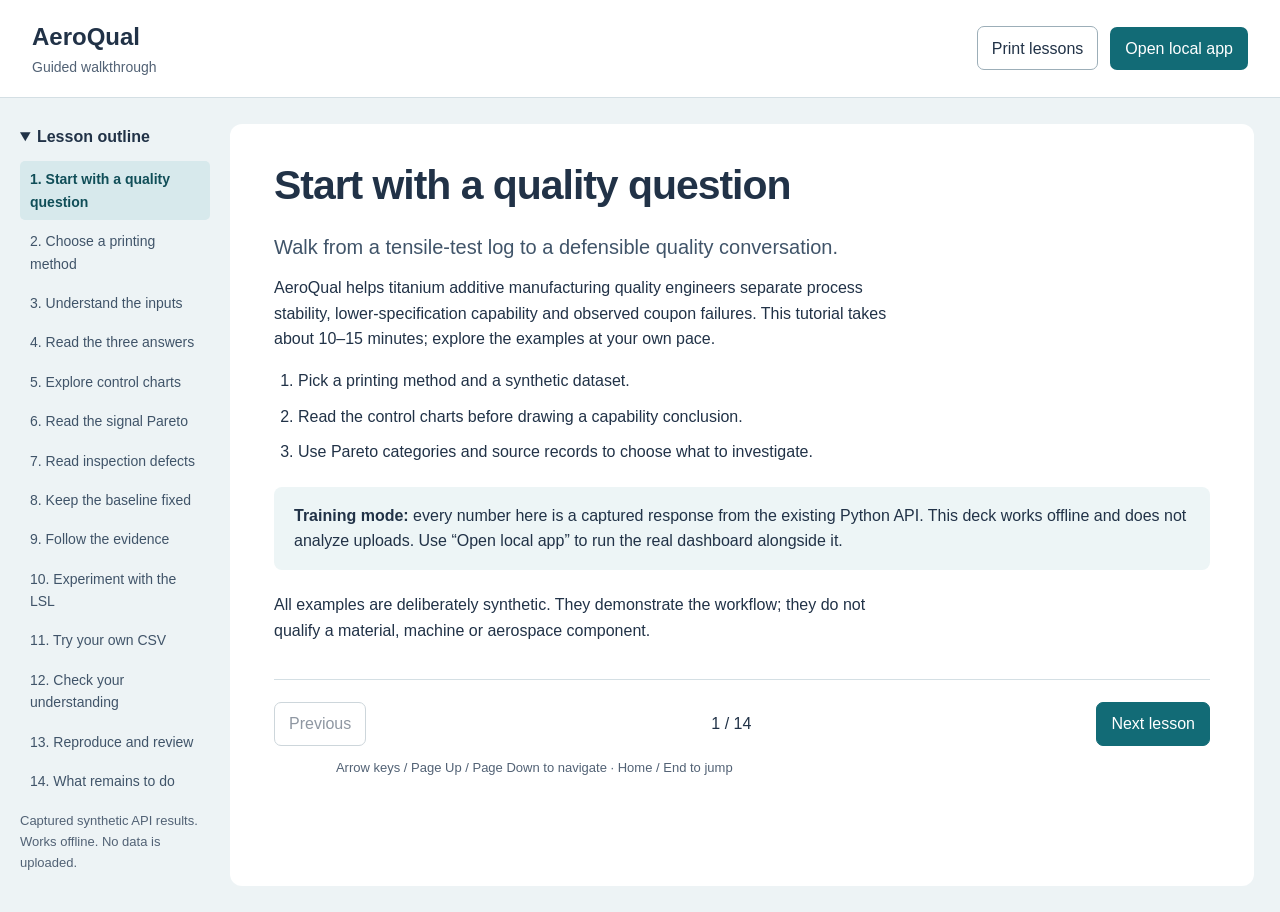
==== demo/slidedeck/index.html @ 6b4bc034 "Add multi-process Pareto investigations and interactive AeroQual walkthrough" ====
<!doctype html>
<html lang="en"><head><meta charset="utf-8"><meta name="viewport" content="width=device-width,initial-scale=1"><meta name="description" content="An interactive, offline AeroQual tutorial using captured synthetic API results."><link rel="icon" href="data:,"><title>AeroQual — guided walkthrough</title><style>:root{font-family:Inter,Segoe UI,Arial,sans-serif;color:#213247;background:#edf3f5;font-size:16px;line-height:1.6;--teal:#126b76;--muted:#526275;--line:#d4dfe4}*{box-sizing:border-box}body{margin:0}::selection{background:#c4e5e8;color:#16333e}a{color:var(--teal);text-underline-offset:3px}button,select{font:inherit;min-height:44px;border:1px solid #9caeb8;border-radius:7px;background:#fff;color:#213247;padding:8px 14px;cursor:pointer}button:hover,a.primary:hover{background:#e6f2f3}button:disabled{opacity:.5;cursor:default}button.primary,a.primary{background:var(--teal);color:#fff;border-color:var(--teal);text-decoration:none}button.primary:hover,a.primary:hover{background:#0e5360}:focus-visible{outline:3px solid #a95117;outline-offset:4px}header{display:flex;justify-content:space-between;align-items:center;padding:18px 32px;background:#fff;border-bottom:1px solid var(--line);gap:20px}.brand{font-size:24px;font-weight:750;text-decoration:none;color:#213247}.brand span{font-size:14px;font-weight:500;display:block;color:var(--muted)}.header-actions{display:flex;align-items:center;gap:12px}.header-actions a{padding:9px 15px;border-radius:7px}.shell{display:grid;grid-template-columns:230px minmax(0,1fr);max-width:1440px;margin:auto}aside{padding:26px 20px}aside summary{font-weight:700;margin-bottom:12px;cursor:pointer}nav{display:grid;gap:3px}nav a{font-size:14px;padding:7px 10px;text-decoration:none;color:#405469;border-radius:5px}nav a[aria-current=step]{background:#d7e9ec;color:#104e58;font-weight:700}main{background:white;margin:26px 26px 26px 0;padding:38px 44px;border-radius:12px;min-width:0;min-height:76vh}h1{font-size:clamp(28px,3.2vw,43px);line-height:1.16;letter-spacing:-.025em;margin:0 0 22px;max-width:25ch;text-wrap:balance}h2{font-size:22px;line-height:1.35;margin:30px 0 10px}p{max-width:72ch;margin:12px 0}.lead{font-size:20px;color:#405469;max-width:62ch}.small{font-size:13px;color:var(--muted)}.note{background:#edf5f6;padding:16px 20px;border-radius:8px;margin:22px 0}.controls{display:flex;gap:18px;flex-wrap:wrap;align-items:end;margin:24px 0}label{display:grid;gap:5px;font-size:14px;font-weight:650}select{max-width:100%;font-weight:400}.split{display:grid;grid-template-columns:minmax(0,1fr) minmax(0,1fr);gap:32px}.table-wrap{overflow:auto;max-width:100%;margin:20px 0}table{border-collapse:collapse;width:100%;font-size:14px;font-variant-numeric:tabular-nums}th,td{text-align:left;padding:10px 12px;border-bottom:1px solid var(--line);vertical-align:top}th{background:#f0f5f6;font-weight:650}code{background:#edf3f5;padding:2px 5px;border-radius:3px;font-size:.9em}pre{overflow:auto;background:#edf3f5;padding:16px;font-size:13px}li{margin:10px 0;max-width:70ch}ol,ul{padding-left:24px}.plot{overflow:auto;margin:20px 0}.plot svg{display:block;width:100%;min-width:500px;height:auto}.plot text{fill:#405469;font-size:12px}.bar{display:grid;grid-template-columns:minmax(170px,1fr) 2fr auto;gap:15px;align-items:center;width:100%;text-align:left;margin:8px 0;border:1px solid var(--line);padding:13px}.bar[aria-pressed=true]{background:#e2f1f3;border-color:var(--teal)}.bar-track{height:16px;background:#edf3f5}.bar-fill{display:block;height:100%;background:var(--teal)}.bar small{font-variant-numeric:tabular-nums}.quiz button{display:block;margin:10px 0;text-align:left;width:100%;max-width:650px}.feedback{min-height:28px;color:#104e58;font-weight:600}.result-row{font-variant-numeric:tabular-nums}.result-row strong{font-size:20px}footer{display:flex;justify-content:space-between;align-items:center;border-top:1px solid var(--line);padding-top:22px;margin-top:36px;gap:12px}.shortcuts{text-align:center}.skip{position:absolute;left:12px;top:-100px;background:#fff;padding:10px;z-index:5}.skip:focus{top:10px}#print-root{display:none}details>summary{cursor:pointer}details p{margin:12px 0}.point-buttons{display:flex;gap:5px;flex-wrap:wrap}.point-buttons button{font-size:12px;padding:5px;min-height:32px}progress{accent-color:var(--teal);width:100%;height:7px}button:active{transform:translateY(1px)}@media(max-width:850px){.shell{grid-template-columns:1fr}aside{padding:14px 20px}aside .small{display:none}nav{grid-template-columns:repeat(2,minmax(0,1fr))}main{margin:0 12px 20px;padding:26px 22px;min-height:65vh}.split{grid-template-columns:1fr;gap:12px}header{padding:14px 18px}.header-actions{gap:8px}.header-actions button{display:none}.bar{grid-template-columns:1fr auto}.bar-track{grid-column:1/-1;grid-row:2}.controls{display:grid}select{width:100%}.shortcuts{display:none}}@media(prefers-reduced-motion:reduce){*{scroll-behavior:auto!important}}@media print{body{background:#fff;font-size:11pt}body>header,.shell{display:none}#print-root{display:block}.print-lesson{break-after:page;padding:16px}.print-lesson:last-child{break-after:auto}.print-lesson button,.print-lesson select,.print-lesson .controls{display:none}.plot svg{min-width:0}.table-wrap,.plot{overflow:visible}.bar{break-inside:avoid}.small{font-size:9pt}h1{font-size:26pt}a{color:inherit}.note{background:#f2f2f2}table{font-size:10pt}}
.split>section{min-width:0}.plot{max-width:100%}
.plot svg{min-width:340px}
</style></head>
<body><a class="skip" href="#lesson">Skip to lesson</a>
<header><a class="brand" href="#1">AeroQual <span>Guided walkthrough</span></a><div class="header-actions"><button id="print" type="button">Print lessons</button><a class="primary" href="http://127.0.0.1:8001/dashboard/" target="_blank" rel="noopener">Open local app</a></div></header>
<div class="shell"><aside><details open><summary>Lesson outline</summary><nav aria-label="Lessons" id="outline"></nav></details><p class="small">Captured synthetic API results.<br>Works offline. No data is uploaded.</p></aside>
<main id="lesson" tabindex="-1"><div id="content"></div><footer><button id="previous" type="button">Previous</button><span id="position" aria-live="polite"></span><button class="primary" id="next" type="button">Next lesson</button></footer><p class="small shortcuts">Arrow keys / Page Up / Page Down to navigate · Home / End to jump</p></main></div>
<div id="print-root"></div><noscript>This interactive walkthrough requires JavaScript. The written walkthrough is in demo/README.md.</noscript>
<script type="application/json" id="deck-data">{"captured_at": "2026-10-22T22:35:55.113273+00:00", "revision": "3fa4c7c", "provenance": "Local working tree, including uncommitted candidate changes; synthetic data only; not a deployment.", "source_hashes": {"app/qc.py": "69725976dbe03f5cf3c3e7275a5296b4094a0d181ae76a0095c511d03b060209", "app/app.py": "35116d357f778949ed93ef45a61abc83d8e757721b8080e8a3c640b2a883998b", "app/signals.py": "acc8b84bf01e53503761fdc1f9d351d6ae9c9fd09b98cad20a336b620e516a8c", "app/inspection.py": "39b577ccd9baaab6bb3fa0da436458e09a4cc1b2c2b93c19c33e3a646bb013cd", "app/investigation.py": "31aa1aab9a68d8e371c37162a050e5b476db5f4b4dc57e44b797ad10322af25a", "app/pareto_view.py": "4d86cd672a30558ddb10ff9bcbba0a836e4fa8aae9546c456d32034fc1f80b3d", "app/profiles/__init__.py": "5e55041cd31e1cf738f6d349fde290a323cdc41c99e4896bf212940896ca829f", "app/profiles/ebpbf.py": "2ecf1469031588313794df6f24b16c47749c16da796fe5240bd879d368c679ef", "app/profiles/laser_ded.py": "fcfd11b255fd287776d0eef0502e3d774a80609b0029e9ac92eeb363dbba293a", "app/profiles/lpbf.py": "fce42798c60dc2ae50feb4f98ca46942d7880e47a2bde33dcc34d1ceb2de7aa2", "app/profiles/waam.py": "68b3c1d97c8bb0f5f278a5b73d808eb91a111c1f484c7e2c0e0f3e090d74b041", "data/stable_capable.csv": "9aa9c11546d18954f385bacbe28ed0547955d4dd8f28c4ad760bddf8c4a1fc14", "data/stable_incapable.csv": "89c300192693f5139ffdbac50e8b2341636c170c89073c842f6530425e1ce0a3", "data/unstable_shift.csv": "ec6fd70c2bcf9d8fcbe6e8a1496648d11432ddf8b1df36643a08295f4aa143b5", "data/lpbf_inspection_demo.csv": "e874083de5e7b023445764961b2447de105d65ca8105e4d7478c17d07c5bd5c5", "data/waam_stable_capable.csv": "936e99d287fe917a8cc3ed14415d5148bbb45190f0197cd70a59265b756a86f4", "data/waam_stable_incapable.csv": "d748acc9edbc8f8b05618547a1be5a3c8c09ad97a4a0f2b30eadd18482426476", "data/waam_unstable_shift.csv": "b4343f543ffadcc125889d7381634fcfdeb61c753dd6d4099e2f5bc299f9ce2d", "data/waam_inspection_demo.csv": "9c5996857ad8ac47f53365d6e70f713be978044fef35030e9ef20ff2eef74e7b", "data/ebpbf_stable_capable.csv": "f3468db802a16b7a22106544a59dc25461dffc42c509dd1d52d2cab5df1e7f25", "data/ebpbf_stable_incapable.csv": "b6d4f6e275015da28f6d01f34a89f3e0930e0813ab18b7c271c265b1ca490d38", "data/ebpbf_unstable_shift.csv": "134e6be0d1e1a4f7acc4f493397d0ea81ef55307d42dd90cefaa2430ae6e17a9", "data/ebpbf_inspection_demo.csv": "d30600992cbcdb72dc1a4afa4918acb356f12773b6ac090e0a8d4fa0e65a8466", "data/laser_ded_stable_capable.csv": "75db9d3cc81399cf26ed339151447079bbd8a16298bcac9fc42aab04a83a1462", "data/laser_ded_stable_incapable.csv": "a85e9111a3b59953f83f4361c62bcdbdb149867d0f44d8d2046a8949a1f57f4a", "data/laser_ded_unstable_shift.csv": "1a27b00a3e37109890c4c929961bf4cffb757181f83a512a4b1f66e4800f6237", "data/laser_ded_inspection_demo.csv": "1ff7987313c513e065a43c6f689f5dc7d5b4cc84b9769c0db4d79a3f7946b86f"}, "cases": [{"process": "lpbf", "dataset": "stable_capable", "csv": "build_id,build_date,uts_mpa,chamber_oxygen_ppm,powder_reuse_count,laser_power_w\nB001,2026-09-01,959.944,38.754,0,200.108\nB001,2026-09-01,958.441,38.754,0,200.108\nB001,2026-09-01,942.436,38.754,0,200.108\nB002,2026-09-02,948.571,37.188,1,200.913\nB002,2026-09-02,936.384,37.188,1,200.913\nB002,2026-09-02,939.818,37.188,1,200.913\nB003,2026-09-03,938.860,34.454,2,195.817\nB003,2026-09-03,947.396,34.454,2,195.817\nB003,2026-09-03,977.504,34.454,2,195.817\nB004,2026-09-04,959.435,36.731,3,197.441\nB004,2026-09-04,937.792,36.731,3,197.441\nB004,2026-09-04,934.438,36.731,3,197.441\nB005,2026-09-05,940.457,44.751,4,198.398\nB005,2026-09-05,961.355,44.751,4,198.398\nB005,2026-09-05,950.553,44.751,4,198.398\nB006,2026-09-06,936.871,43.848,5,202.927\nB006,2026-09-06,953.744,43.848,5,202.927\nB006,2026-09-06,947.610,43.848,5,202.927\nB007,2026-09-07,940.405,38.774,0,199.215\nB007,2026-09-07,962.635,38.774,0,199.215\nB007,2026-09-07,970.447,38.774,0,199.215\nB008,2026-09-08,936.686,42.144,1,202.905\nB008,2026-09-08,945.500,42.144,1,202.905\nB008,2026-09-08,960.675,42.144,1,202.905\nB009,2026-09-09,957.499,37.013,2,198.740\nB009,2026-09-09,954.553,37.013,2,198.740\nB009,2026-09-09,954.439,37.013,2,198.740\nB010,2026-09-10,927.302,35.355,3,196.939\nB010,2026-09-10,935.380,35.355,3,196.939\nB010,2026-09-10,967.644,35.355,3,196.939\nB011,2026-09-11,954.239,41.502,4,199.803\nB011,2026-09-11,950.316,41.502,4,199.803\nB011,2026-09-11,935.378,41.502,4,199.803\nB012,2026-09-12,958.569,40.980,5,201.268\nB012,2026-09-12,934.446,40.980,5,201.268\nB012,2026-09-12,942.453,40.980,5,201.268\nB013,2026-09-13,951.306,38.668,0,198.786\nB013,2026-09-13,950.097,38.668,0,198.786\nB013,2026-09-13,956.966,38.668,0,198.786\nB014,2026-09-14,961.082,46.303,1,199.883\nB014,2026-09-14,965.077,46.303,1,199.883\nB014,2026-09-14,948.148,46.303,1,199.883\nB015,2026-09-15,940.920,39.571,2,202.118\nB015,2026-09-15,952.250,39.571,2,202.118\nB015,2026-09-15,953.196,39.571,2,202.118\nB016,2026-09-16,951.407,41.651,3,199.698\nB016,2026-09-16,953.416,41.651,3,199.698\nB016,2026-09-16,948.567,41.651,3,199.698\nB017,2026-09-17,973.813,38.003,4,203.373\nB017,2026-09-17,947.017,38.003,4,203.373\nB017,2026-09-17,942.091,38.003,4,203.373\nB018,2026-09-18,964.658,33.167,5,198.842\nB018,2026-09-18,953.385,33.167,5,198.842\nB018,2026-09-18,957.571,33.167,5,198.842\nB019,2026-09-19,950.608,39.931,0,204.250\nB019,2026-09-19,937.289,39.931,0,204.250\nB019,2026-09-19,945.365,39.931,0,204.250\nB020,2026-09-20,930.238,41.926,1,200.804\nB020,2026-09-20,953.210,41.926,1,200.804\nB020,2026-09-20,936.586,41.926,1,200.804\nB021,2026-09-21,967.418,39.206,2,201.270\nB021,2026-09-21,948.731,39.206,2,201.270\nB021,2026-09-21,955.852,39.206,2,201.270\nB022,2026-09-22,956.775,41.447,3,199.418\nB022,2026-09-22,966.556,41.447,3,199.418\nB022,2026-09-22,943.671,41.447,3,199.418\nB023,2026-09-23,952.559,38.138,4,201.896\nB023,2026-09-23,951.424,38.138,4,201.896\nB023,2026-09-23,957.122,38.138,4,201.896\nB024,2026-09-24,950.153,38.497,5,202.561\nB024,2026-09-24,932.590,38.497,5,202.561\nB024,2026-09-24,953.823,38.497,5,202.561\nB025,2026-09-25,942.546,43.933,0,199.948\nB025,2026-09-25,959.790,43.933,0,199.948\nB025,2026-09-25,954.218,43.933,0,199.948\nB026,2026-09-26,949.846,37.093,1,198.500\nB026,2026-09-26,956.678,37.093,1,198.500\nB026,2026-09-26,946.680,37.093,1,198.500\nB027,2026-09-27,943.546,40.228,2,198.736\nB027,2026-09-27,964.107,40.228,2,198.736\nB027,2026-09-27,935.545,40.228,2,198.736\nB028,2026-09-28,939.689,47.072,3,198.026\nB028,2026-09-28,940.308,47.072,3,198.026\nB028,2026-09-28,954.976,47.072,3,198.026\nB029,2026-09-29,955.711,42.306,4,198.831\nB029,2026-09-29,950.274,42.306,4,198.831\nB029,2026-09-29,948.576,42.306,4,198.831\nB030,2026-09-30,949.475,36.907,5,200.894\nB030,2026-09-30,944.981,36.907,5,200.894\nB030,2026-09-30,963.145,36.907,5,200.894\n", "sha256": "9aa9c11546d18954f385bacbe28ed0547955d4dd8f28c4ad760bddf8c4a1fc14", "result": {"n_builds": 30, "n_per_build": 3, "builds": [{"build_id": "B001", "order": "2026-09-01", "mean": 953.607, "s": 9.703513951141575, "flagged": false, "reason": ""}, {"build_id": "B002", "order": "2026-09-02", "mean": 941.591, "s": 6.283978755533769, "flagged": false, "reason": ""}, {"build_id": "B003", "order": "2026-09-03", "mean": 954.5866666666667, "s": 20.300713025244608, "flagged": false, "reason": ""}, {"build_id": "B004", "order": "2026-09-04", "mean": 943.8883333333333, "s": 13.567846635827351, "flagged": false, "reason": ""}, {"build_id": "B005", "order": "2026-09-05", "mean": 950.7883333333333, "s": 10.450987385569565, "flagged": false, "reason": ""}, {"build_id": "B006", "order": "2026-09-06", "mean": 946.0749999999999, "s": 8.540591372967118, "flagged": false, "reason": ""}, {"build_id": "B007", "order": "2026-09-07", "mean": 957.8290000000001, "s": 15.586971097682861, "flagged": false, "reason": ""}, {"build_id": "B008", "order": "2026-09-08", "mean": 947.6203333333333, "s": 12.13424453080335, "flagged": false, "reason": ""}, {"build_id": "B009", "order": "2026-09-09", "mean": 955.497, "s": 1.734719573879381, "flagged": false, "reason": ""}, {"build_id": "B010", "order": "2026-09-10", "mean": 943.442, "s": 21.345166291223872, "flagged": false, "reason": ""}, {"build_id": "B011", "order": "2026-09-11", "mean": 946.6443333333333, "s": 9.952144609747867, "flagged": false, "reason": ""}, {"build_id": "B012", "order": "2026-09-12", "mean": 945.156, "s": 12.286555212914578, "flagged": false, "reason": ""}, {"build_id": "B013", "order": "2026-09-13", "mean": 952.7896666666667, "s": 3.6669797290595105, "flagged": false, "reason": ""}, {"build_id": "B014", "order": "2026-09-14", "mean": 958.1023333333333, "s": 8.84909997306695, "flagged": false, "reason": ""}, {"build_id": "B015", "order": "2026-09-15", "mean": 948.7886666666667, "s": 6.830861243894009, "flagged": false, "reason": ""}, {"build_id": "B016", "order": "2026-09-16", "mean": 951.1300000000001, "s": 2.436338851637851, "flagged": false, "reason": ""}, {"build_id": "B017", "order": "2026-09-17", "mean": 954.3070000000001, "s": 17.071303289438628, "flagged": false, "reason": ""}, {"build_id": "B018", "order": "2026-09-18", "mean": 958.538, "s": 5.69837248694752, "flagged": false, "reason": ""}, {"build_id": "B019", "order": "2026-09-19", "mean": 944.4206666666665, "s": 6.70952787708145, "flagged": false, "reason": ""}, {"build_id": "B020", "order": "2026-09-20", "mean": 940.0113333333334, "s": 11.862878121827485, "flagged": false, "reason": ""}, {"build_id": "B021", "order": "2026-09-21", "mean": 957.3336666666668, "s": 9.431197926739365, "flagged": false, "reason": ""}, {"build_id": "B022", "order": "2026-09-22", "mean": 955.6673333333333, "s": 11.482639083996933, "flagged": false, "reason": ""}, {"build_id": "B023", "order": "2026-09-23", "mean": 953.7016666666667, "s": 3.015968556423188, "flagged": false, "reason": ""}, {"build_id": "B024", "order": "2026-09-24", "mean": 945.5219999999999, "s": 11.348774955914832, "flagged": false, "reason": ""}, {"build_id": "B025", "order": "2026-09-25", "mean": 952.1846666666667, "s": 8.799983939379237, "flagged": false, "reason": ""}, {"build_id": "B026", "order": "2026-09-26", "mean": 951.0679999999999, "s": 5.109790993768754, "flagged": false, "reason": ""}, {"build_id": "B027", "order": "2026-09-27", "mean": 947.7326666666667, "s": 14.734079351399366, "flagged": false, "reason": ""}, {"build_id": "B028", "order": "2026-09-28", "mean": 944.991, "s": 8.652800644877964, "flagged": false, "reason": ""}, {"build_id": "B029", "order": "2026-09-29", "mean": 951.5203333333334, "s": 3.72720623702709, "flagged": false, "reason": ""}, {"build_id": "B030", "order": "2026-09-30", "mean": 952.5336666666667, "s": 9.460407249866817, "flagged": false, "reason": ""}], "xbar": {"center": 950.2355888888889, "lcl": 931.2924276158299, "ucl": 969.1787501619478}, "s_chart": {"center": 9.692521431829427, "lcl": 0.0, "ucl": 24.892038914075666}, "sigma_short": 10.936839260303094, "sigma_total": 10.292446230773237, "cpk": 1.683472027406637, "ppk": 1.7888714257173952, "n_coupons": 90, "n_failures": 0, "failure_rate": 0.0, "shapiro_p": 0.8058380444312406, "verdict": "capable", "reason": "Cpk 1.68 is at or above the target 1.33.", "signal_pareto": {"total_signals": 0, "flagged_builds": 0, "denominator": "signal occurrences", "categories": []}, "profile": {"name": "lpbf", "label": "Laser powder bed fusion (LPBF)", "value_label": "Ultimate tensile strength", "value_unit": "MPa", "parameters": [{"column": "chamber_oxygen_ppm", "label": "Chamber oxygen", "unit": "ppm"}, {"column": "powder_reuse_count", "label": "Powder reuse count", "unit": "times"}, {"column": "laser_power_w", "label": "Laser power", "unit": "W"}]}, "parameters": {"columns": ["chamber_oxygen_ppm", "powder_reuse_count", "laser_power_w"], "usual_range": {"chamber_oxygen_ppm": {"min": 33.167, "max": 47.072}, "powder_reuse_count": {"min": 0.0, "max": 5.0}, "laser_power_w": {"min": 195.817, "max": 204.25}}, "flagged_builds": []}, "investigation_actions": [{"id": "monitor", "priority": 1, "title": "Continue monitoring under comparable conditions", "evidence": "Lower-side Cpk 1.683 meets configured target 1.33; no implemented chart signal.", "action": "Retain process and test traceability and continue build-level monitoring. This statistical assessment does not qualify or release aerospace hardware.", "build_ids": []}], "inspection_pareto": {"provided": false, "total_coupons": 90, "inspected_coupons": 0, "unrecorded_coupons": 90, "no_defect_coupons": 0, "defective_coupons": 0, "coverage_percent": 0.0, "denominator": "coupons with a recorded primary defect", "categories": []}, "investigation_view": {"start_date": null, "end_date": null, "window_builds": 30, "full_builds": 30, "signal_pareto": {"total_signals": 0, "flagged_builds": 0, "denominator": "signal occurrences", "categories": []}, "inspection_pareto": {"provided": false, "total_coupons": 90, "inspected_coupons": 0, "unrecorded_coupons": 90, "no_defect_coupons": 0, "defective_coupons": 0, "coverage_percent": 0.0, "denominator": "coupons with a recorded primary defect", "categories": []}, "selection": null, "builds": [], "context": [], "actions": [{"id": "monitor", "priority": 1, "title": "Continue monitoring under comparable conditions", "evidence": "Lower-side Cpk 1.683 meets configured target 1.33; no implemented chart signal.", "action": "Retain process and test traceability and continue build-level monitoring. This statistical assessment does not qualify or release aerospace hardware.", "build_ids": []}], "filtered": false, "limits_source": "full input log; unchanged", "window_build_ids": ["B001", "B002", "B003", "B004", "B005", "B006", "B007", "B008", "B009", "B010", "B011", "B012", "B013", "B014", "B015", "B016", "B017", "B018", "B019", "B020", "B021", "B022", "B023", "B024", "B025", "B026", "B027", "B028", "B029", "B030"]}, "histogram": [{"lower": 927.302, "upper": 933.57725, "count": 3}, {"lower": 933.57725, "upper": 939.8525, "count": 14}, {"lower": 939.8525, "upper": 946.12775, "count": 13}, {"lower": 946.12775, "upper": 952.403, "count": 21}, {"lower": 952.403, "upper": 958.67825, "count": 22}, {"lower": 958.67825, "upper": 964.9535000000001, "count": 10}, {"lower": 964.9535000000001, "upper": 971.22875, "count": 5}, {"lower": 971.22875, "upper": 977.504, "count": 2}]}}, {"process": "lpbf", "dataset": "stable_incapable", "csv": "build_id,build_date,uts_mpa,chamber_oxygen_ppm,powder_reuse_count,laser_power_w\nB001,2026-09-01,914.944,38.754,0,200.108\nB001,2026-09-01,913.441,38.754,0,200.108\nB001,2026-09-01,897.436,38.754,0,200.108\nB002,2026-09-02,903.571,37.188,1,200.913\nB002,2026-09-02,891.384,37.188,1,200.913\nB002,2026-09-02,894.818,37.188,1,200.913\nB003,2026-09-03,893.860,34.454,2,195.817\nB003,2026-09-03,902.396,34.454,2,195.817\nB003,2026-09-03,932.504,34.454,2,195.817\nB004,2026-09-04,914.435,36.731,3,197.441\nB004,2026-09-04,892.792,36.731,3,197.441\nB004,2026-09-04,889.438,36.731,3,197.441\nB005,2026-09-05,895.457,44.751,4,198.398\nB005,2026-09-05,916.355,44.751,4,198.398\nB005,2026-09-05,905.553,44.751,4,198.398\nB006,2026-09-06,891.871,43.848,5,202.927\nB006,2026-09-06,908.744,43.848,5,202.927\nB006,2026-09-06,902.610,43.848,5,202.927\nB007,2026-09-07,895.405,38.774,0,199.215\nB007,2026-09-07,917.635,38.774,0,199.215\nB007,2026-09-07,925.447,38.774,0,199.215\nB008,2026-09-08,891.686,42.144,1,202.905\nB008,2026-09-08,900.500,42.144,1,202.905\nB008,2026-09-08,915.675,42.144,1,202.905\nB009,2026-09-09,912.499,37.013,2,198.740\nB009,2026-09-09,909.553,37.013,2,198.740\nB009,2026-09-09,909.439,37.013,2,198.740\nB010,2026-09-10,882.302,35.355,3,196.939\nB010,2026-09-10,890.380,35.355,3,196.939\nB010,2026-09-10,922.644,35.355,3,196.939\nB011,2026-09-11,909.239,41.502,4,199.803\nB011,2026-09-11,905.316,41.502,4,199.803\nB011,2026-09-11,890.378,41.502,4,199.803\nB012,2026-09-12,913.569,40.980,5,201.268\nB012,2026-09-12,889.446,40.980,5,201.268\nB012,2026-09-12,897.453,40.980,5,201.268\nB013,2026-09-13,906.306,38.668,0,198.786\nB013,2026-09-13,905.097,38.668,0,198.786\nB013,2026-09-13,911.966,38.668,0,198.786\nB014,2026-09-14,916.082,46.303,1,199.883\nB014,2026-09-14,920.077,46.303,1,199.883\nB014,2026-09-14,903.148,46.303,1,199.883\nB015,2026-09-15,895.920,39.571,2,202.118\nB015,2026-09-15,907.250,39.571,2,202.118\nB015,2026-09-15,908.196,39.571,2,202.118\nB016,2026-09-16,906.407,41.651,3,199.698\nB016,2026-09-16,908.416,41.651,3,199.698\nB016,2026-09-16,903.567,41.651,3,199.698\nB017,2026-09-17,928.813,38.003,4,203.373\nB017,2026-09-17,902.017,38.003,4,203.373\nB017,2026-09-17,897.091,38.003,4,203.373\nB018,2026-09-18,919.658,33.167,5,198.842\nB018,2026-09-18,908.385,33.167,5,198.842\nB018,2026-09-18,912.571,33.167,5,198.842\nB019,2026-09-19,905.608,39.931,0,204.250\nB019,2026-09-19,892.289,39.931,0,204.250\nB019,2026-09-19,900.365,39.931,0,204.250\nB020,2026-09-20,885.238,41.926,1,200.804\nB020,2026-09-20,908.210,41.926,1,200.804\nB020,2026-09-20,891.586,41.926,1,200.804\nB021,2026-09-21,922.418,39.206,2,201.270\nB021,2026-09-21,903.731,39.206,2,201.270\nB021,2026-09-21,910.852,39.206,2,201.270\nB022,2026-09-22,911.775,41.447,3,199.418\nB022,2026-09-22,921.556,41.447,3,199.418\nB022,2026-09-22,898.671,41.447,3,199.418\nB023,2026-09-23,907.559,38.138,4,201.896\nB023,2026-09-23,906.424,38.138,4,201.896\nB023,2026-09-23,912.122,38.138,4,201.896\nB024,2026-09-24,905.153,38.497,5,202.561\nB024,2026-09-24,887.590,38.497,5,202.561\nB024,2026-09-24,908.823,38.497,5,202.561\nB025,2026-09-25,897.546,43.933,0,199.948\nB025,2026-09-25,914.790,43.933,0,199.948\nB025,2026-09-25,909.218,43.933,0,199.948\nB026,2026-09-26,904.846,37.093,1,198.500\nB026,2026-09-26,911.678,37.093,1,198.500\nB026,2026-09-26,901.680,37.093,1,198.500\nB027,2026-09-27,898.546,40.228,2,198.736\nB027,2026-09-27,919.107,40.228,2,198.736\nB027,2026-09-27,890.545,40.228,2,198.736\nB028,2026-09-28,894.689,47.072,3,198.026\nB028,2026-09-28,895.308,47.072,3,198.026\nB028,2026-09-28,909.976,47.072,3,198.026\nB029,2026-09-29,910.711,42.306,4,198.831\nB029,2026-09-29,905.274,42.306,4,198.831\nB029,2026-09-29,903.576,42.306,4,198.831\nB030,2026-09-30,904.475,36.907,5,200.894\nB030,2026-09-30,899.981,36.907,5,200.894\nB030,2026-09-30,918.145,36.907,5,200.894\n", "sha256": "89c300192693f5139ffdbac50e8b2341636c170c89073c842f6530425e1ce0a3", "result": {"n_builds": 30, "n_per_build": 3, "builds": [{"build_id": "B001", "order": "2026-09-01", "mean": 908.607, "s": 9.703513951141575, "flagged": false, "reason": ""}, {"build_id": "B002", "order": "2026-09-02", "mean": 896.591, "s": 6.283978755533769, "flagged": false, "reason": ""}, {"build_id": "B003", "order": "2026-09-03", "mean": 909.5866666666667, "s": 20.300713025244608, "flagged": false, "reason": ""}, {"build_id": "B004", "order": "2026-09-04", "mean": 898.8883333333333, "s": 13.567846635827351, "flagged": false, "reason": ""}, {"build_id": "B005", "order": "2026-09-05", "mean": 905.7883333333333, "s": 10.450987385569565, "flagged": false, "reason": ""}, {"build_id": "B006", "order": "2026-09-06", "mean": 901.0749999999999, "s": 8.540591372967118, "flagged": false, "reason": ""}, {"build_id": "B007", "order": "2026-09-07", "mean": 912.8290000000001, "s": 15.586971097682861, "flagged": false, "reason": ""}, {"build_id": "B008", "order": "2026-09-08", "mean": 902.6203333333333, "s": 12.13424453080335, "flagged": false, "reason": ""}, {"build_id": "B009", "order": "2026-09-09", "mean": 910.497, "s": 1.734719573879381, "flagged": false, "reason": ""}, {"build_id": "B010", "order": "2026-09-10", "mean": 898.442, "s": 21.345166291223872, "flagged": false, "reason": ""}, {"build_id": "B011", "order": "2026-09-11", "mean": 901.6443333333333, "s": 9.952144609747867, "flagged": false, "reason": ""}, {"build_id": "B012", "order": "2026-09-12", "mean": 900.156, "s": 12.286555212914578, "flagged": false, "reason": ""}, {"build_id": "B013", "order": "2026-09-13", "mean": 907.7896666666667, "s": 3.6669797290595105, "flagged": false, "reason": ""}, {"build_id": "B014", "order": "2026-09-14", "mean": 913.1023333333333, "s": 8.84909997306695, "flagged": false, "reason": ""}, {"build_id": "B015", "order": "2026-09-15", "mean": 903.7886666666667, "s": 6.830861243894009, "flagged": false, "reason": ""}, {"build_id": "B016", "order": "2026-09-16", "mean": 906.1300000000001, "s": 2.436338851637851, "flagged": false, "reason": ""}, {"build_id": "B017", "order": "2026-09-17", "mean": 909.3070000000001, "s": 17.071303289438628, "flagged": false, "reason": ""}, {"build_id": "B018", "order": "2026-09-18", "mean": 913.538, "s": 5.69837248694752, "flagged": false, "reason": ""}, {"build_id": "B019", "order": "2026-09-19", "mean": 899.4206666666665, "s": 6.70952787708145, "flagged": false, "reason": ""}, {"build_id": "B020", "order": "2026-09-20", "mean": 895.0113333333334, "s": 11.862878121827485, "flagged": false, "reason": ""}, {"build_id": "B021", "order": "2026-09-21", "mean": 912.3336666666668, "s": 9.431197926739365, "flagged": false, "reason": ""}, {"build_id": "B022", "order": "2026-09-22", "mean": 910.6673333333333, "s": 11.482639083996933, "flagged": false, "reason": ""}, {"build_id": "B023", "order": "2026-09-23", "mean": 908.7016666666667, "s": 3.015968556423188, "flagged": false, "reason": ""}, {"build_id": "B024", "order": "2026-09-24", "mean": 900.5219999999999, "s": 11.348774955914832, "flagged": false, "reason": ""}, {"build_id": "B025", "order": "2026-09-25", "mean": 907.1846666666667, "s": 8.799983939379237, "flagged": false, "reason": ""}, {"build_id": "B026", "order": "2026-09-26", "mean": 906.0679999999999, "s": 5.109790993768754, "flagged": false, "reason": ""}, {"build_id": "B027", "order": "2026-09-27", "mean": 902.7326666666667, "s": 14.734079351399366, "flagged": false, "reason": ""}, {"build_id": "B028", "order": "2026-09-28", "mean": 899.991, "s": 8.652800644877964, "flagged": false, "reason": ""}, {"build_id": "B029", "order": "2026-09-29", "mean": 906.5203333333334, "s": 3.72720623702709, "flagged": false, "reason": ""}, {"build_id": "B030", "order": "2026-09-30", "mean": 907.5336666666667, "s": 9.460407249866817, "flagged": false, "reason": ""}], "xbar": {"center": 905.2355888888889, "lcl": 886.2924276158299, "ucl": 924.1787501619478}, "s_chart": {"center": 9.692521431829427, "lcl": 0.0, "ucl": 24.892038914075666}, "sigma_short": 10.936839260303094, "sigma_total": 10.292446230773237, "cpk": 0.3119606023055329, "ppk": 0.3314919394732296, "n_coupons": 90, "n_failures": 17, "failure_rate": 0.18888888888888888, "shapiro_p": 0.8058380444312406, "verdict": "not capable", "reason": "Cpk 0.31 is below the target 1.33.", "signal_pareto": {"total_signals": 0, "flagged_builds": 0, "denominator": "signal occurrences", "categories": []}, "profile": {"name": "lpbf", "label": "Laser powder bed fusion (LPBF)", "value_label": "Ultimate tensile strength", "value_unit": "MPa", "parameters": [{"column": "chamber_oxygen_ppm", "label": "Chamber oxygen", "unit": "ppm"}, {"column": "powder_reuse_count", "label": "Powder reuse count", "unit": "times"}, {"column": "laser_power_w", "label": "Laser power", "unit": "W"}]}, "parameters": {"columns": ["chamber_oxygen_ppm", "powder_reuse_count", "laser_power_w"], "usual_range": {"chamber_oxygen_ppm": {"min": 33.167, "max": 47.072}, "powder_reuse_count": {"min": 0.0, "max": 5.0}, "laser_power_w": {"min": 195.817, "max": 204.25}}, "flagged_builds": []}, "investigation_actions": [{"id": "coupon_failures", "priority": 1, "title": "Review below-specification coupon results", "evidence": "17 of 90 measured coupons are below the entered LSL.", "action": "Trace the failing coupons to their tensile-test reports and build travelers. Verify units, specimen preparation and customer acceptance requirements with the responsible quality engineer.", "build_ids": []}, {"id": "capability_gap", "priority": 2, "title": "Plan a controlled capability-improvement study", "evidence": "No implemented chart signal; lower-side Cpk 0.312 is below configured target 1.33.", "action": "Verify the customer LSL and measurement system, then use qualified engineering trials to study centering and within-build variation. Reassess stability and capability after changes; do not lower the customer requirement to obtain a pass.", "build_ids": []}, {"id": "process_records", "priority": 3, "title": "Compare available Laser powder bed fusion (LPBF) records", "evidence": "Usable recorded context: Chamber oxygen (ppm), Powder reuse count (times), Laser power (W).", "action": "Compare source records with build chronology and, where available, unflagged-build observed ranges. Those ranges are descriptive, not approved operating windows. Verify any proposed setting change through a qualified engineering study.", "build_ids": []}], "inspection_pareto": {"provided": false, "total_coupons": 90, "inspected_coupons": 0, "unrecorded_coupons": 90, "no_defect_coupons": 0, "defective_coupons": 0, "coverage_percent": 0.0, "denominator": "coupons with a recorded primary defect", "categories": []}, "investigation_view": {"start_date": null, "end_date": null, "window_builds": 30, "full_builds": 30, "signal_pareto": {"total_signals": 0, "flagged_builds": 0, "denominator": "signal occurrences", "categories": []}, "inspection_pareto": {"provided": false, "total_coupons": 90, "inspected_coupons": 0, "unrecorded_coupons": 90, "no_defect_coupons": 0, "defective_coupons": 0, "coverage_percent": 0.0, "denominator": "coupons with a recorded primary defect", "categories": []}, "selection": null, "builds": [], "context": [], "actions": [{"id": "coupon_failures", "priority": 1, "title": "Review below-specification coupon results", "evidence": "17 of 90 measured coupons are below the entered LSL.", "action": "Trace the failing coupons to their tensile-test reports and build travelers. Verify units, specimen preparation and customer acceptance requirements with the responsible quality engineer.", "build_ids": []}, {"id": "capability_gap", "priority": 2, "title": "Plan a controlled capability-improvement study", "evidence": "No implemented chart signal; lower-side Cpk 0.312 is below configured target 1.33.", "action": "Verify the customer LSL and measurement system, then use qualified engineering trials to study centering and within-build variation. Reassess stability and capability after changes; do not lower the customer requirement to obtain a pass.", "build_ids": []}, {"id": "process_records", "priority": 3, "title": "Compare available Laser powder bed fusion (LPBF) records", "evidence": "Usable recorded context: Chamber oxygen (ppm), Powder reuse count (times), Laser power (W).", "action": "Compare source records with build chronology and, where available, unflagged-build observed ranges. Those ranges are descriptive, not approved operating windows. Verify any proposed setting change through a qualified engineering study.", "build_ids": []}], "filtered": false, "limits_source": "full input log; unchanged", "window_build_ids": ["B001", "B002", "B003", "B004", "B005", "B006", "B007", "B008", "B009", "B010", "B011", "B012", "B013", "B014", "B015", "B016", "B017", "B018", "B019", "B020", "B021", "B022", "B023", "B024", "B025", "B026", "B027", "B028", "B029", "B030"]}, "histogram": [{"lower": 882.302, "upper": 888.57725, "count": 3}, {"lower": 888.57725, "upper": 894.8525, "count": 14}, {"lower": 894.8525, "upper": 901.12775, "count": 13}, {"lower": 901.12775, "upper": 907.403, "count": 21}, {"lower": 907.403, "upper": 913.67825, "count": 22}, {"lower": 913.67825, "upper": 919.9535000000001, "count": 10}, {"lower": 919.9535000000001, "upper": 926.22875, "count": 5}, {"lower": 926.22875, "upper": 932.504, "count": 2}]}}, {"process": "lpbf", "dataset": "unstable_shift", "csv": "build_id,build_date,uts_mpa,chamber_oxygen_ppm,powder_reuse_count,laser_power_w\nB001,2026-09-01,959.944,38.754,0,200.108\nB001,2026-09-01,958.441,38.754,0,200.108\nB001,2026-09-01,942.436,38.754,0,200.108\nB002,2026-09-02,948.571,37.188,1,200.913\nB002,2026-09-02,936.384,37.188,1,200.913\nB002,2026-09-02,939.818,37.188,1,200.913\nB003,2026-09-03,938.860,34.454,2,195.817\nB003,2026-09-03,947.396,34.454,2,195.817\nB003,2026-09-03,977.504,34.454,2,195.817\nB004,2026-09-04,959.435,36.731,3,197.441\nB004,2026-09-04,937.792,36.731,3,197.441\nB004,2026-09-04,934.438,36.731,3,197.441\nB005,2026-09-05,940.457,44.751,4,198.398\nB005,2026-09-05,961.355,44.751,4,198.398\nB005,2026-09-05,950.553,44.751,4,198.398\nB006,2026-09-06,936.871,43.848,5,202.927\nB006,2026-09-06,953.744,43.848,5,202.927\nB006,2026-09-06,947.610,43.848,5,202.927\nB007,2026-09-07,940.405,38.774,0,199.215\nB007,2026-09-07,962.635,38.774,0,199.215\nB007,2026-09-07,970.447,38.774,0,199.215\nB008,2026-09-08,936.686,42.144,1,202.905\nB008,2026-09-08,945.500,42.144,1,202.905\nB008,2026-09-08,960.675,42.144,1,202.905\nB009,2026-09-09,957.499,37.013,2,198.740\nB009,2026-09-09,954.553,37.013,2,198.740\nB009,2026-09-09,954.439,37.013,2,198.740\nB010,2026-09-10,927.302,35.355,3,196.939\nB010,2026-09-10,935.380,35.355,3,196.939\nB010,2026-09-10,967.644,35.355,3,196.939\nB011,2026-09-11,954.239,41.502,4,199.803\nB011,2026-09-11,950.316,41.502,4,199.803\nB011,2026-09-11,935.378,41.502,4,199.803\nB012,2026-09-12,958.569,40.980,5,201.268\nB012,2026-09-12,934.446,40.980,5,201.268\nB012,2026-09-12,942.453,40.980,5,201.268\nB013,2026-09-13,951.306,38.668,0,198.786\nB013,2026-09-13,950.097,38.668,0,198.786\nB013,2026-09-13,956.966,38.668,0,198.786\nB014,2026-09-14,961.082,46.303,1,199.883\nB014,2026-09-14,965.077,46.303,1,199.883\nB014,2026-09-14,948.148,46.303,1,199.883\nB015,2026-09-15,940.920,39.571,2,202.118\nB015,2026-09-15,952.250,39.571,2,202.118\nB015,2026-09-15,953.196,39.571,2,202.118\nB016,2026-09-16,951.407,41.651,3,199.698\nB016,2026-09-16,953.416,41.651,3,199.698\nB016,2026-09-16,948.567,41.651,3,199.698\nB017,2026-09-17,973.813,38.003,4,203.373\nB017,2026-09-17,947.017,38.003,4,203.373\nB017,2026-09-17,942.091,38.003,4,203.373\nB018,2026-09-18,964.658,33.167,5,198.842\nB018,2026-09-18,953.385,33.167,5,198.842\nB018,2026-09-18,957.571,33.167,5,198.842\nB019,2026-09-19,950.608,39.931,0,204.250\nB019,2026-09-19,937.289,39.931,0,204.250\nB019,2026-09-19,945.365,39.931,0,204.250\nB020,2026-09-20,895.238,141.926,1,200.804\nB020,2026-09-20,918.210,141.926,1,200.804\nB020,2026-09-20,901.586,141.926,1,200.804\nB021,2026-09-21,932.418,139.206,2,201.270\nB021,2026-09-21,913.731,139.206,2,201.270\nB021,2026-09-21,920.852,139.206,2,201.270\nB022,2026-09-22,921.775,141.447,3,199.418\nB022,2026-09-22,931.556,141.447,3,199.418\nB022,2026-09-22,908.671,141.447,3,199.418\nB023,2026-09-23,917.559,138.138,4,201.896\nB023,2026-09-23,916.424,138.138,4,201.896\nB023,2026-09-23,922.122,138.138,4,201.896\nB024,2026-09-24,915.153,138.497,5,202.561\nB024,2026-09-24,897.590,138.497,5,202.561\nB024,2026-09-24,918.823,138.497,5,202.561\nB025,2026-09-25,907.546,143.933,0,199.948\nB025,2026-09-25,924.790,143.933,0,199.948\nB025,2026-09-25,919.218,143.933,0,199.948\nB026,2026-09-26,914.846,137.093,1,198.500\nB026,2026-09-26,921.678,137.093,1,198.500\nB026,2026-09-26,911.680,137.093,1,198.500\nB027,2026-09-27,908.546,140.228,2,198.736\nB027,2026-09-27,929.107,140.228,2,198.736\nB027,2026-09-27,900.545,140.228,2,198.736\nB028,2026-09-28,904.689,147.072,3,198.026\nB028,2026-09-28,905.308,147.072,3,198.026\nB028,2026-09-28,919.976,147.072,3,198.026\nB029,2026-09-29,920.711,142.306,4,198.831\nB029,2026-09-29,915.274,142.306,4,198.831\nB029,2026-09-29,913.576,142.306,4,198.831\nB030,2026-09-30,914.475,136.907,5,200.894\nB030,2026-09-30,909.981,136.907,5,200.894\nB030,2026-09-30,928.145,136.907,5,200.894\n", "sha256": "ec6fd70c2bcf9d8fcbe6e8a1496648d11432ddf8b1df36643a08295f4aa143b5", "result": {"n_builds": 30, "n_per_build": 3, "builds": [{"build_id": "B001", "order": "2026-09-01", "mean": 953.607, "s": 9.703513951141575, "flagged": false, "reason": ""}, {"build_id": "B002", "order": "2026-09-02", "mean": 941.591, "s": 6.283978755533769, "flagged": false, "reason": ""}, {"build_id": "B003", "order": "2026-09-03", "mean": 954.5866666666667, "s": 20.300713025244608, "flagged": false, "reason": ""}, {"build_id": "B004", "order": "2026-09-04", "mean": 943.8883333333333, "s": 13.567846635827351, "flagged": false, "reason": ""}, {"build_id": "B005", "order": "2026-09-05", "mean": 950.7883333333333, "s": 10.450987385569565, "flagged": false, "reason": ""}, {"build_id": "B006", "order": "2026-09-06", "mean": 946.0749999999999, "s": 8.540591372967118, "flagged": false, "reason": ""}, {"build_id": "B007", "order": "2026-09-07", "mean": 957.8290000000001, "s": 15.586971097682861, "flagged": true, "reason": "mean above the X-bar upper limit"}, {"build_id": "B008", "order": "2026-09-08", "mean": 947.6203333333333, "s": 12.13424453080335, "flagged": false, "reason": ""}, {"build_id": "B009", "order": "2026-09-09", "mean": 955.497, "s": 1.734719573879381, "flagged": false, "reason": ""}, {"build_id": "B010", "order": "2026-09-10", "mean": 943.442, "s": 21.345166291223872, "flagged": false, "reason": ""}, {"build_id": "B011", "order": "2026-09-11", "mean": 946.6443333333333, "s": 9.952144609747867, "flagged": false, "reason": ""}, {"build_id": "B012", "order": "2026-09-12", "mean": 945.156, "s": 12.286555212914578, "flagged": false, "reason": ""}, {"build_id": "B013", "order": "2026-09-13", "mean": 952.7896666666667, "s": 3.6669797290595105, "flagged": false, "reason": ""}, {"build_id": "B014", "order": "2026-09-14", "mean": 958.1023333333333, "s": 8.84909997306695, "flagged": true, "reason": "mean above the X-bar upper limit"}, {"build_id": "B015", "order": "2026-09-15", "mean": 948.7886666666667, "s": 6.830861243894009, "flagged": false, "reason": ""}, {"build_id": "B016", "order": "2026-09-16", "mean": 951.1300000000001, "s": 2.436338851637851, "flagged": false, "reason": ""}, {"build_id": "B017", "order": "2026-09-17", "mean": 954.3070000000001, "s": 17.071303289438628, "flagged": false, "reason": ""}, {"build_id": "B018", "order": "2026-09-18", "mean": 958.538, "s": 5.69837248694752, "flagged": true, "reason": "mean above the X-bar upper limit"}, {"build_id": "B019", "order": "2026-09-19", "mean": 944.4206666666665, "s": 6.70952787708145, "flagged": false, "reason": ""}, {"build_id": "B020", "order": "2026-09-20", "mean": 905.0113333333334, "s": 11.862878121827485, "flagged": true, "reason": "mean below the X-bar lower limit"}, {"build_id": "B021", "order": "2026-09-21", "mean": 922.3336666666668, "s": 9.431197926739365, "flagged": false, "reason": ""}, {"build_id": "B022", "order": "2026-09-22", "mean": 920.6673333333333, "s": 11.482639083996933, "flagged": false, "reason": ""}, {"build_id": "B023", "order": "2026-09-23", "mean": 918.7016666666667, "s": 3.015968556423188, "flagged": false, "reason": ""}, {"build_id": "B024", "order": "2026-09-24", "mean": 910.5219999999999, "s": 11.348774955914832, "flagged": true, "reason": "mean below the X-bar lower limit"}, {"build_id": "B025", "order": "2026-09-25", "mean": 917.1846666666667, "s": 8.799983939379237, "flagged": true, "reason": "mean below the X-bar lower limit"}, {"build_id": "B026", "order": "2026-09-26", "mean": 916.0679999999999, "s": 5.109790993768754, "flagged": true, "reason": "mean below the X-bar lower limit"}, {"build_id": "B027", "order": "2026-09-27", "mean": 912.7326666666667, "s": 14.734079351399366, "flagged": true, "reason": "mean below the X-bar lower limit"}, {"build_id": "B028", "order": "2026-09-28", "mean": 909.991, "s": 8.652800644877964, "flagged": true, "reason": "mean below the X-bar lower limit"}, {"build_id": "B029", "order": "2026-09-29", "mean": 916.5203333333334, "s": 3.72720623702709, "flagged": true, "reason": "mean below the X-bar lower limit"}, {"build_id": "B030", "order": "2026-09-30", "mean": 917.5336666666667, "s": 9.460407249866817, "flagged": true, "reason": "mean below the X-bar lower limit"}], "xbar": {"center": 937.4022555555555, "lcl": 918.4590942824965, "ucl": 956.3454168286145}, "s_chart": {"center": 9.692521431829427, "lcl": 0.0, "ucl": 24.892038914075666}, "sigma_short": 10.936839260303094, "sigma_total": 19.858755839572513, "cpk": 1.2923372876555803, "ppk": 0.7117306491588054, "n_coupons": 90, "n_failures": 0, "failure_rate": 0.0, "shapiro_p": 0.030362371185109545, "verdict": "not assessable", "reason": "Not assessable: process is unstable, builds out of control: B007, B014, B018, B020, B024, B025, B026, B027, B028, B029, B030.", "signal_pareto": {"total_signals": 11, "flagged_builds": 11, "denominator": "signal occurrences", "categories": [{"category": "mean_low", "label": "Mean below X-bar LCL", "count": 8, "percent": 72.72727272727273, "cumulative_percent": 72.72727272727273, "build_ids": ["B020", "B024", "B025", "B026", "B027", "B028", "B029", "B030"]}, {"category": "mean_high", "label": "Mean above X-bar UCL", "count": 3, "percent": 27.272727272727273, "cumulative_percent": 100.0, "build_ids": ["B007", "B014", "B018"]}]}, "profile": {"name": "lpbf", "label": "Laser powder bed fusion (LPBF)", "value_label": "Ultimate tensile strength", "value_unit": "MPa", "parameters": [{"column": "chamber_oxygen_ppm", "label": "Chamber oxygen", "unit": "ppm"}, {"column": "powder_reuse_count", "label": "Powder reuse count", "unit": "times"}, {"column": "laser_power_w", "label": "Laser power", "unit": "W"}]}, "parameters": {"columns": ["chamber_oxygen_ppm", "powder_reuse_count", "laser_power_w"], "usual_range": {"chamber_oxygen_ppm": {"min": 34.454, "max": 141.447}, "powder_reuse_count": {"min": 0.0, "max": 5.0}, "laser_power_w": {"min": 195.817, "max": 204.25}}, "flagged_builds": [{"build_id": "B007", "values": {"chamber_oxygen_ppm": 38.774, "powder_reuse_count": 0.0, "laser_power_w": 199.215}}, {"build_id": "B014", "values": {"chamber_oxygen_ppm": 46.303, "powder_reuse_count": 1.0, "laser_power_w": 199.883}}, {"build_id": "B018", "values": {"chamber_oxygen_ppm": 33.167, "powder_reuse_count": 5.0, "laser_power_w": 198.842}}, {"build_id": "B020", "values": {"chamber_oxygen_ppm": 141.926, "powder_reuse_count": 1.0, "laser_power_w": 200.804}}, {"build_id": "B024", "values": {"chamber_oxygen_ppm": 138.497, "powder_reuse_count": 5.0, "laser_power_w": 202.561}}, {"build_id": "B025", "values": {"chamber_oxygen_ppm": 143.933, "powder_reuse_count": 0.0, "laser_power_w": 199.948}}, {"build_id": "B026", "values": {"chamber_oxygen_ppm": 137.093, "powder_reuse_count": 1.0, "laser_power_w": 198.5}}, {"build_id": "B027", "values": {"chamber_oxygen_ppm": 140.228, "powder_reuse_count": 2.0, "laser_power_w": 198.736}}, {"build_id": "B028", "values": {"chamber_oxygen_ppm": 147.072, "powder_reuse_count": 3.0, "laser_power_w": 198.02599999999998}}, {"build_id": "B029", "values": {"chamber_oxygen_ppm": 142.306, "powder_reuse_count": 4.0, "laser_power_w": 198.831}}, {"build_id": "B030", "values": {"chamber_oxygen_ppm": 136.907, "powder_reuse_count": 5.0, "laser_power_w": 200.894}}]}, "investigation_actions": [{"id": "unstable", "priority": 1, "title": "Investigate chart signals before interpreting capability", "evidence": "11 chart signals on 11 builds; capability conclusion is withheld.", "action": "Review build chronology, test conditions, material lots, orientation and post-processing around the affected builds. The signal Pareto prioritizes review frequency, not cause or severity.", "build_ids": []}, {"id": "mean_low", "priority": 2, "title": "Review Mean below X-bar LCL", "evidence": "8 signal occurrences (72.7% of all signals).", "action": "Compare the affected build means with earlier and later builds. Check test records and process changes; a low chart mean is separate from a coupon failing the LSL.", "build_ids": ["B020", "B024", "B025", "B026", "B027", "B028", "B029", "B030"]}, {"id": "mean_high", "priority": 3, "title": "Review Mean above X-bar UCL", "evidence": "3 signal occurrences (27.3% of all signals).", "action": "Check whether test conditions, coupon population or process records changed. This is a statistical shift; there is no upper strength specification in this analysis.", "build_ids": ["B007", "B014", "B018"]}, {"id": "baseline", "priority": 4, "title": "Review the control-limit baseline", "evidence": "Current limits use the entire uploaded log, including signaled builds.", "action": "After engineering investigation, collect or designate a justified stable qualification baseline before prospective monitoring. Full-log limits can also flag builds before a planted shift; do not simply delete points to obtain a passing result.", "build_ids": []}, {"id": "normality", "priority": 5, "title": "Review the strength distribution and test population", "evidence": "Pooled Shapiro-Wilk p = 0.03036 is below diagnostic threshold 0.05; this does not change the backend verdict.", "action": "Inspect the distribution and whether mixed conditions or a process shift explain it. Review suitability of normal-based indices with a statistician; a pooled diagnostic does not prove a within-build distribution or cause.", "build_ids": []}, {"id": "process_records", "priority": 6, "title": "Compare available Laser powder bed fusion (LPBF) records", "evidence": "Usable recorded context: Chamber oxygen (ppm), Powder reuse count (times), Laser power (W).", "action": "Compare source records with build chronology and, where available, unflagged-build observed ranges. Those ranges are descriptive, not approved operating windows. Verify any proposed setting change through a qualified engineering study.", "build_ids": []}], "inspection_pareto": {"provided": false, "total_coupons": 90, "inspected_coupons": 0, "unrecorded_coupons": 90, "no_defect_coupons": 0, "defective_coupons": 0, "coverage_percent": 0.0, "denominator": "coupons with a recorded primary defect", "categories": []}, "investigation_view": {"start_date": null, "end_date": null, "window_builds": 30, "full_builds": 30, "signal_pareto": {"total_signals": 11, "flagged_builds": 11, "denominator": "signal occurrences", "categories": [{"category": "mean_low", "label": "Mean below X-bar LCL", "count": 8, "percent": 72.72727272727273, "cumulative_percent": 72.72727272727273, "build_ids": ["B020", "B024", "B025", "B026", "B027", "B028", "B029", "B030"]}, {"category": "mean_high", "label": "Mean above X-bar UCL", "count": 3, "percent": 27.272727272727273, "cumulative_percent": 100.0, "build_ids": ["B007", "B014", "B018"]}]}, "inspection_pareto": {"provided": false, "total_coupons": 90, "inspected_coupons": 0, "unrecorded_coupons": 90, "no_defect_coupons": 0, "defective_coupons": 0, "coverage_percent": 0.0, "denominator": "coupons with a recorded primary defect", "categories": []}, "selection": null, "builds": [{"build_id": "B007", "order": "2026-09-07", "mean": 957.8290000000001, "s": 15.586971097682861, "flagged": true, "reason": "mean above the X-bar upper limit"}, {"build_id": "B014", "order": "2026-09-14", "mean": 958.1023333333333, "s": 8.84909997306695, "flagged": true, "reason": "mean above the X-bar upper limit"}, {"build_id": "B018", "order": "2026-09-18", "mean": 958.538, "s": 5.69837248694752, "flagged": true, "reason": "mean above the X-bar upper limit"}, {"build_id": "B020", "order": "2026-09-20", "mean": 905.0113333333334, "s": 11.862878121827485, "flagged": true, "reason": "mean below the X-bar lower limit"}, {"build_id": "B024", "order": "2026-09-24", "mean": 910.5219999999999, "s": 11.348774955914832, "flagged": true, "reason": "mean below the X-bar lower limit"}, {"build_id": "B025", "order": "2026-09-25", "mean": 917.1846666666667, "s": 8.799983939379237, "flagged": true, "reason": "mean below the X-bar lower limit"}, {"build_id": "B026", "order": "2026-09-26", "mean": 916.0679999999999, "s": 5.109790993768754, "flagged": true, "reason": "mean below the X-bar lower limit"}, {"build_id": "B027", "order": "2026-09-27", "mean": 912.7326666666667, "s": 14.734079351399366, "flagged": true, "reason": "mean below the X-bar lower limit"}, {"build_id": "B028", "order": "2026-09-28", "mean": 909.991, "s": 8.652800644877964, "flagged": true, "reason": "mean below the X-bar lower limit"}, {"build_id": "B029", "order": "2026-09-29", "mean": 916.5203333333334, "s": 3.72720623702709, "flagged": true, "reason": "mean below the X-bar lower limit"}, {"build_id": "B030", "order": "2026-09-30", "mean": 917.5336666666667, "s": 9.460407249866817, "flagged": true, "reason": "mean below the X-bar lower limit"}], "context": [{"build_id": "B007", "values": {"chamber_oxygen_ppm": 38.774, "powder_reuse_count": 0.0, "laser_power_w": 199.215}, "coupons": [{"row": 19, "build_id": "B007", "uts_mpa": 940.405, "category": null, "label": null}, {"row": 20, "build_id": "B007", "uts_mpa": 962.635, "category": null, "label": null}, {"row": 21, "build_id": "B007", "uts_mpa": 970.447, "category": null, "label": null}]}, {"build_id": "B014", "values": {"chamber_oxygen_ppm": 46.303, "powder_reuse_count": 1.0, "laser_power_w": 199.883}, "coupons": [{"row": 40, "build_id": "B014", "uts_mpa": 961.082, "category": null, "label": null}, {"row": 41, "build_id": "B014", "uts_mpa": 965.077, "category": null, "label": null}, {"row": 42, "build_id": "B014", "uts_mpa": 948.148, "category": null, "label": null}]}, {"build_id": "B018", "values": {"chamber_oxygen_ppm": 33.167, "powder_reuse_count": 5.0, "laser_power_w": 198.842}, "coupons": [{"row": 52, "build_id": "B018", "uts_mpa": 964.658, "category": null, "label": null}, {"row": 53, "build_id": "B018", "uts_mpa": 953.385, "category": null, "label": null}, {"row": 54, "build_id": "B018", "uts_mpa": 957.571, "category": null, "label": null}]}, {"build_id": "B020", "values": {"chamber_oxygen_ppm": 141.926, "powder_reuse_count": 1.0, "laser_power_w": 200.804}, "coupons": [{"row": 58, "build_id": "B020", "uts_mpa": 895.238, "category": null, "label": null}, {"row": 59, "build_id": "B020", "uts_mpa": 918.21, "category": null, "label": null}, {"row": 60, "build_id": "B020", "uts_mpa": 901.586, "category": null, "label": null}]}, {"build_id": "B024", "values": {"chamber_oxygen_ppm": 138.497, "powder_reuse_count": 5.0, "laser_power_w": 202.561}, "coupons": [{"row": 70, "build_id": "B024", "uts_mpa": 915.153, "category": null, "label": null}, {"row": 71, "build_id": "B024", "uts_mpa": 897.59, "category": null, "label": null}, {"row": 72, "build_id": "B024", "uts_mpa": 918.823, "category": null, "label": null}]}, {"build_id": "B025", "values": {"chamber_oxygen_ppm": 143.933, "powder_reuse_count": 0.0, "laser_power_w": 199.948}, "coupons": [{"row": 73, "build_id": "B025", "uts_mpa": 907.546, "category": null, "label": null}, {"row": 74, "build_id": "B025", "uts_mpa": 924.79, "category": null, "label": null}, {"row": 75, "build_id": "B025", "uts_mpa": 919.218, "category": null, "label": null}]}, {"build_id": "B026", "values": {"chamber_oxygen_ppm": 137.093, "powder_reuse_count": 1.0, "laser_power_w": 198.5}, "coupons": [{"row": 76, "build_id": "B026", "uts_mpa": 914.846, "category": null, "label": null}, {"row": 77, "build_id": "B026", "uts_mpa": 921.678, "category": null, "label": null}, {"row": 78, "build_id": "B026", "uts_mpa": 911.68, "category": null, "label": null}]}, {"build_id": "B027", "values": {"chamber_oxygen_ppm": 140.228, "powder_reuse_count": 2.0, "laser_power_w": 198.736}, "coupons": [{"row": 79, "build_id": "B027", "uts_mpa": 908.546, "category": null, "label": null}, {"row": 80, "build_id": "B027", "uts_mpa": 929.107, "category": null, "label": null}, {"row": 81, "build_id": "B027", "uts_mpa": 900.545, "category": null, "label": null}]}, {"build_id": "B028", "values": {"chamber_oxygen_ppm": 147.072, "powder_reuse_count": 3.0, "laser_power_w": 198.02599999999998}, "coupons": [{"row": 82, "build_id": "B028", "uts_mpa": 904.689, "category": null, "label": null}, {"row": 83, "build_id": "B028", "uts_mpa": 905.308, "category": null, "label": null}, {"row": 84, "build_id": "B028", "uts_mpa": 919.976, "category": null, "label": null}]}, {"build_id": "B029", "values": {"chamber_oxygen_ppm": 142.306, "powder_reuse_count": 4.0, "laser_power_w": 198.831}, "coupons": [{"row": 85, "build_id": "B029", "uts_mpa": 920.711, "category": null, "label": null}, {"row": 86, "build_id": "B029", "uts_mpa": 915.274, "category": null, "label": null}, {"row": 87, "build_id": "B029", "uts_mpa": 913.576, "category": null, "label": null}]}, {"build_id": "B030", "values": {"chamber_oxygen_ppm": 136.907, "powder_reuse_count": 5.0, "laser_power_w": 200.894}, "coupons": [{"row": 88, "build_id": "B030", "uts_mpa": 914.475, "category": null, "label": null}, {"row": 89, "build_id": "B030", "uts_mpa": 909.981, "category": null, "label": null}, {"row": 90, "build_id": "B030", "uts_mpa": 928.145, "category": null, "label": null}]}], "actions": [{"id": "unstable", "priority": 1, "title": "Investigate chart signals before interpreting capability", "evidence": "11 chart signals on 11 builds; capability conclusion is withheld.", "action": "Review build chronology, test conditions, material lots, orientation and post-processing around the affected builds. The signal Pareto prioritizes review frequency, not cause or severity.", "build_ids": []}, {"id": "mean_low", "priority": 2, "title": "Review Mean below X-bar LCL", "evidence": "8 signal occurrences (72.7% of all signals).", "action": "Compare the affected build means with earlier and later builds. Check test records and process changes; a low chart mean is separate from a coupon failing the LSL.", "build_ids": ["B020", "B024", "B025", "B026", "B027", "B028", "B029", "B030"]}, {"id": "mean_high", "priority": 3, "title": "Review Mean above X-bar UCL", "evidence": "3 signal occurrences (27.3% of all signals).", "action": "Check whether test conditions, coupon population or process records changed. This is a statistical shift; there is no upper strength specification in this analysis.", "build_ids": ["B007", "B014", "B018"]}, {"id": "baseline", "priority": 4, "title": "Review the control-limit baseline", "evidence": "Current limits use the entire uploaded log, including signaled builds.", "action": "After engineering investigation, collect or designate a justified stable qualification baseline before prospective monitoring. Full-log limits can also flag builds before a planted shift; do not simply delete points to obtain a passing result.", "build_ids": []}, {"id": "normality", "priority": 5, "title": "Review the strength distribution and test population", "evidence": "Pooled Shapiro-Wilk p = 0.03036 is below diagnostic threshold 0.05; this does not change the backend verdict.", "action": "Inspect the distribution and whether mixed conditions or a process shift explain it. Review suitability of normal-based indices with a statistician; a pooled diagnostic does not prove a within-build distribution or cause.", "build_ids": []}, {"id": "process_records", "priority": 6, "title": "Compare available Laser powder bed fusion (LPBF) records", "evidence": "Usable recorded context: Chamber oxygen (ppm), Powder reuse count (times), Laser power (W).", "action": "Compare source records with build chronology and, where available, unflagged-build observed ranges. Those ranges are descriptive, not approved operating windows. Verify any proposed setting change through a qualified engineering study.", "build_ids": []}], "filtered": false, "limits_source": "full input log; unchanged", "window_build_ids": ["B001", "B002", "B003", "B004", "B005", "B006", "B007", "B008", "B009", "B010", "B011", "B012", "B013", "B014", "B015", "B016", "B017", "B018", "B019", "B020", "B021", "B022", "B023", "B024", "B025", "B026", "B027", "B028", "B029", "B030"]}, "histogram": [{"lower": 895.238, "upper": 905.52125, "count": 6}, {"lower": 905.52125, "upper": 915.8045000000001, "count": 11}, {"lower": 915.8045000000001, "upper": 926.08775, "count": 12}, {"lower": 926.08775, "upper": 936.3710000000001, "count": 9}, {"lower": 936.3710000000001, "upper": 946.65425, "count": 15}, {"lower": 946.65425, "upper": 956.9375, "count": 20}, {"lower": 956.9375, "upper": 967.2207500000001, "count": 13}, {"lower": 967.2207500000001, "upper": 977.504, "count": 4}]}}, {"process": "lpbf", "dataset": "lpbf_inspection_demo", "csv": "build_id,build_date,uts_mpa,chamber_oxygen_ppm,powder_reuse_count,laser_power_w,primary_defect\nB001,2026-09-01,959.944,38.754,0,200.108,none\nB001,2026-09-01,958.441,38.754,0,200.108,Porosity\nB001,2026-09-01,942.436,38.754,0,200.108,none\nB002,2026-09-02,948.571,37.188,1,200.913,Porosity\nB002,2026-09-02,936.384,37.188,1,200.913,none\nB002,2026-09-02,939.818,37.188,1,200.913,none\nB003,2026-09-03,938.860,34.454,2,195.817,Porosity\nB003,2026-09-03,947.396,34.454,2,195.817,none\nB003,2026-09-03,977.504,34.454,2,195.817,Porosity\nB004,2026-09-04,959.435,36.731,3,197.441,Porosity\nB004,2026-09-04,937.792,36.731,3,197.441,none\nB004,2026-09-04,934.438,36.731,3,197.441,\nB005,2026-09-05,940.457,44.751,4,198.398,Porosity\nB005,2026-09-05,961.355,44.751,4,198.398,none\nB005,2026-09-05,950.553,44.751,4,198.398,Dimensional deviation\nB006,2026-09-06,936.871,43.848,5,202.927,none\nB006,2026-09-06,953.744,43.848,5,202.927,\nB006,2026-09-06,947.610,43.848,5,202.927,Cracking\nB007,2026-09-07,940.405,38.774,0,199.215,Porosity\nB007,2026-09-07,962.635,38.774,0,199.215,none\nB007,2026-09-07,970.447,38.774,0,199.215,none\nB008,2026-09-08,936.686,42.144,1,202.905,Lack of fusion\nB008,2026-09-08,945.500,42.144,1,202.905,Porosity\nB008,2026-09-08,960.675,42.144,1,202.905,none\nB009,2026-09-09,957.499,37.013,2,198.740,none\nB009,2026-09-09,954.553,37.013,2,198.740,none\nB009,2026-09-09,954.439,37.013,2,198.740,Lack of fusion\nB010,2026-09-10,927.302,35.355,3,196.939,none\nB010,2026-09-10,935.380,35.355,3,196.939,Lack of fusion\nB010,2026-09-10,967.644,35.355,3,196.939,Lack of fusion\nB011,2026-09-11,954.239,41.502,4,199.803,none\nB011,2026-09-11,950.316,41.502,4,199.803,Porosity\nB011,2026-09-11,935.378,41.502,4,199.803,none\nB012,2026-09-12,958.569,40.980,5,201.268,Lack of fusion\nB012,2026-09-12,934.446,40.980,5,201.268,none\nB012,2026-09-12,942.453,40.980,5,201.268,Porosity\nB013,2026-09-13,951.306,38.668,0,198.786,\nB013,2026-09-13,950.097,38.668,0,198.786,Porosity\nB013,2026-09-13,956.966,38.668,0,198.786,none\nB014,2026-09-14,961.082,46.303,1,199.883,Dimensional deviation\nB014,2026-09-14,965.077,46.303,1,199.883,Lack of fusion\nB014,2026-09-14,948.148,46.303,1,199.883,Porosity\nB015,2026-09-15,940.920,39.571,2,202.118,Lack of fusion\nB015,2026-09-15,952.250,39.571,2,202.118,Lack of fusion\nB015,2026-09-15,953.196,39.571,2,202.118,Cracking\nB016,2026-09-16,951.407,41.651,3,199.698,Porosity\nB016,2026-09-16,953.416,41.651,3,199.698,none\nB016,2026-09-16,948.567,41.651,3,199.698,Porosity\nB017,2026-09-17,973.813,38.003,4,203.373,Porosity\nB017,2026-09-17,947.017,38.003,4,203.373,none\nB017,2026-09-17,942.091,38.003,4,203.373,Porosity\nB018,2026-09-18,964.658,33.167,5,198.842,none\nB018,2026-09-18,953.385,33.167,5,198.842,none\nB018,2026-09-18,957.571,33.167,5,198.842,none\nB019,2026-09-19,950.608,39.931,0,204.250,none\nB019,2026-09-19,937.289,39.931,0,204.250,none\nB019,2026-09-19,945.365,39.931,0,204.250,none\nB020,2026-09-20,895.238,141.926,1,200.804,none\nB020,2026-09-20,918.210,141.926,1,200.804,Lack of fusion\nB020,2026-09-20,901.586,141.926,1,200.804,none\nB021,2026-09-21,932.418,139.206,2,201.270,none\nB021,2026-09-21,913.731,139.206,2,201.270,none\nB021,2026-09-21,920.852,139.206,2,201.270,Porosity\nB022,2026-09-22,921.775,141.447,3,199.418,none\nB022,2026-09-22,931.556,141.447,3,199.418,Porosity\nB022,2026-09-22,908.671,141.447,3,199.418,none\nB023,2026-09-23,917.559,138.138,4,201.896,none\nB023,2026-09-23,916.424,138.138,4,201.896,none\nB023,2026-09-23,922.122,138.138,4,201.896,none\nB024,2026-09-24,915.153,138.497,5,202.561,none\nB024,2026-09-24,897.590,138.497,5,202.561,none\nB024,2026-09-24,918.823,138.497,5,202.561,none\nB025,2026-09-25,907.546,143.933,0,199.948,Porosity\nB025,2026-09-25,924.790,143.933,0,199.948,none\nB025,2026-09-25,919.218,143.933,0,199.948,\nB026,2026-09-26,914.846,137.093,1,198.500,none\nB026,2026-09-26,921.678,137.093,1,198.500,none\nB026,2026-09-26,911.680,137.093,1,198.500,Cracking\nB027,2026-09-27,908.546,140.228,2,198.736,Lack of fusion\nB027,2026-09-27,929.107,140.228,2,198.736,none\nB027,2026-09-27,900.545,140.228,2,198.736,none\nB028,2026-09-28,904.689,147.072,3,198.026,Porosity\nB028,2026-09-28,905.308,147.072,3,198.026,none\nB028,2026-09-28,919.976,147.072,3,198.026,Cracking\nB029,2026-09-29,920.711,142.306,4,198.831,\nB029,2026-09-29,915.274,142.306,4,198.831,Cracking\nB029,2026-09-29,913.576,142.306,4,198.831,Lack of fusion\nB030,2026-09-30,914.475,136.907,5,200.894,Lack of fusion\nB030,2026-09-30,909.981,136.907,5,200.894,none\nB030,2026-09-30,928.145,136.907,5,200.894,\n", "sha256": "e874083de5e7b023445764961b2447de105d65ca8105e4d7478c17d07c5bd5c5", "result": {"n_builds": 30, "n_per_build": 3, "builds": [{"build_id": "B001", "order": "2026-09-01", "mean": 953.607, "s": 9.703513951141575, "flagged": false, "reason": ""}, {"build_id": "B002", "order": "2026-09-02", "mean": 941.591, "s": 6.283978755533769, "flagged": false, "reason": ""}, {"build_id": "B003", "order": "2026-09-03", "mean": 954.5866666666667, "s": 20.300713025244608, "flagged": false, "reason": ""}, {"build_id": "B004", "order": "2026-09-04", "mean": 943.8883333333333, "s": 13.567846635827351, "flagged": false, "reason": ""}, {"build_id": "B005", "order": "2026-09-05", "mean": 950.7883333333333, "s": 10.450987385569565, "flagged": false, "reason": ""}, {"build_id": "B006", "order": "2026-09-06", "mean": 946.0749999999999, "s": 8.540591372967118, "flagged": false, "reason": ""}, {"build_id": "B007", "order": "2026-09-07", "mean": 957.8290000000001, "s": 15.586971097682861, "flagged": true, "reason": "mean above the X-bar upper limit"}, {"build_id": "B008", "order": "2026-09-08", "mean": 947.6203333333333, "s": 12.13424453080335, "flagged": false, "reason": ""}, {"build_id": "B009", "order": "2026-09-09", "mean": 955.497, "s": 1.734719573879381, "flagged": false, "reason": ""}, {"build_id": "B010", "order": "2026-09-10", "mean": 943.442, "s": 21.345166291223872, "flagged": false, "reason": ""}, {"build_id": "B011", "order": "2026-09-11", "mean": 946.6443333333333, "s": 9.952144609747867, "flagged": false, "reason": ""}, {"build_id": "B012", "order": "2026-09-12", "mean": 945.156, "s": 12.286555212914578, "flagged": false, "reason": ""}, {"build_id": "B013", "order": "2026-09-13", "mean": 952.7896666666667, "s": 3.6669797290595105, "flagged": false, "reason": ""}, {"build_id": "B014", "order": "2026-09-14", "mean": 958.1023333333333, "s": 8.84909997306695, "flagged": true, "reason": "mean above the X-bar upper limit"}, {"build_id": "B015", "order": "2026-09-15", "mean": 948.7886666666667, "s": 6.830861243894009, "flagged": false, "reason": ""}, {"build_id": "B016", "order": "2026-09-16", "mean": 951.1300000000001, "s": 2.436338851637851, "flagged": false, "reason": ""}, {"build_id": "B017", "order": "2026-09-17", "mean": 954.3070000000001, "s": 17.071303289438628, "flagged": false, "reason": ""}, {"build_id": "B018", "order": "2026-09-18", "mean": 958.538, "s": 5.69837248694752, "flagged": true, "reason": "mean above the X-bar upper limit"}, {"build_id": "B019", "order": "2026-09-19", "mean": 944.4206666666665, "s": 6.70952787708145, "flagged": false, "reason": ""}, {"build_id": "B020", "order": "2026-09-20", "mean": 905.0113333333334, "s": 11.862878121827485, "flagged": true, "reason": "mean below the X-bar lower limit"}, {"build_id": "B021", "order": "2026-09-21", "mean": 922.3336666666668, "s": 9.431197926739365, "flagged": false, "reason": ""}, {"build_id": "B022", "order": "2026-09-22", "mean": 920.6673333333333, "s": 11.482639083996933, "flagged": false, "reason": ""}, {"build_id": "B023", "order": "2026-09-23", "mean": 918.7016666666667, "s": 3.015968556423188, "flagged": false, "reason": ""}, {"build_id": "B024", "order": "2026-09-24", "mean": 910.5219999999999, "s": 11.348774955914832, "flagged": true, "reason": "mean below the X-bar lower limit"}, {"build_id": "B025", "order": "2026-09-25", "mean": 917.1846666666667, "s": 8.799983939379237, "flagged": true, "reason": "mean below the X-bar lower limit"}, {"build_id": "B026", "order": "2026-09-26", "mean": 916.0679999999999, "s": 5.109790993768754, "flagged": true, "reason": "mean below the X-bar lower limit"}, {"build_id": "B027", "order": "2026-09-27", "mean": 912.7326666666667, "s": 14.734079351399366, "flagged": true, "reason": "mean below the X-bar lower limit"}, {"build_id": "B028", "order": "2026-09-28", "mean": 909.991, "s": 8.652800644877964, "flagged": true, "reason": "mean below the X-bar lower limit"}, {"build_id": "B029", "order": "2026-09-29", "mean": 916.5203333333334, "s": 3.72720623702709, "flagged": true, "reason": "mean below the X-bar lower limit"}, {"build_id": "B030", "order": "2026-09-30", "mean": 917.5336666666667, "s": 9.460407249866817, "flagged": true, "reason": "mean below the X-bar lower limit"}], "xbar": {"center": 937.4022555555555, "lcl": 918.4590942824965, "ucl": 956.3454168286145}, "s_chart": {"center": 9.692521431829427, "lcl": 0.0, "ucl": 24.892038914075666}, "sigma_short": 10.936839260303094, "sigma_total": 19.858755839572513, "cpk": 1.2923372876555803, "ppk": 0.7117306491588054, "n_coupons": 90, "n_failures": 0, "failure_rate": 0.0, "shapiro_p": 0.030362371185109545, "verdict": "not assessable", "reason": "Not assessable: process is unstable, builds out of control: B007, B014, B018, B020, B024, B025, B026, B027, B028, B029, B030.", "signal_pareto": {"total_signals": 11, "flagged_builds": 11, "denominator": "signal occurrences", "categories": [{"category": "mean_low", "label": "Mean below X-bar LCL", "count": 8, "percent": 72.72727272727273, "cumulative_percent": 72.72727272727273, "build_ids": ["B020", "B024", "B025", "B026", "B027", "B028", "B029", "B030"]}, {"category": "mean_high", "label": "Mean above X-bar UCL", "count": 3, "percent": 27.272727272727273, "cumulative_percent": 100.0, "build_ids": ["B007", "B014", "B018"]}]}, "profile": {"name": "lpbf", "label": "Laser powder bed fusion (LPBF)", "value_label": "Ultimate tensile strength", "value_unit": "MPa", "parameters": [{"column": "chamber_oxygen_ppm", "label": "Chamber oxygen", "unit": "ppm"}, {"column": "powder_reuse_count", "label": "Powder reuse count", "unit": "times"}, {"column": "laser_power_w", "label": "Laser power", "unit": "W"}]}, "parameters": {"columns": ["chamber_oxygen_ppm", "powder_reuse_count", "laser_power_w"], "usual_range": {"chamber_oxygen_ppm": {"min": 34.454, "max": 141.447}, "powder_reuse_count": {"min": 0.0, "max": 5.0}, "laser_power_w": {"min": 195.817, "max": 204.25}}, "flagged_builds": [{"build_id": "B007", "values": {"chamber_oxygen_ppm": 38.774, "powder_reuse_count": 0.0, "laser_power_w": 199.215}}, {"build_id": "B014", "values": {"chamber_oxygen_ppm": 46.303, "powder_reuse_count": 1.0, "laser_power_w": 199.883}}, {"build_id": "B018", "values": {"chamber_oxygen_ppm": 33.167, "powder_reuse_count": 5.0, "laser_power_w": 198.842}}, {"build_id": "B020", "values": {"chamber_oxygen_ppm": 141.926, "powder_reuse_count": 1.0, "laser_power_w": 200.804}}, {"build_id": "B024", "values": {"chamber_oxygen_ppm": 138.497, "powder_reuse_count": 5.0, "laser_power_w": 202.561}}, {"build_id": "B025", "values": {"chamber_oxygen_ppm": 143.933, "powder_reuse_count": 0.0, "laser_power_w": 199.948}}, {"build_id": "B026", "values": {"chamber_oxygen_ppm": 137.093, "powder_reuse_count": 1.0, "laser_power_w": 198.5}}, {"build_id": "B027", "values": {"chamber_oxygen_ppm": 140.228, "powder_reuse_count": 2.0, "laser_power_w": 198.736}}, {"build_id": "B028", "values": {"chamber_oxygen_ppm": 147.072, "powder_reuse_count": 3.0, "laser_power_w": 198.02599999999998}}, {"build_id": "B029", "values": {"chamber_oxygen_ppm": 142.306, "powder_reuse_count": 4.0, "laser_power_w": 198.831}}, {"build_id": "B030", "values": {"chamber_oxygen_ppm": 136.907, "powder_reuse_count": 5.0, "laser_power_w": 200.894}}]}, "investigation_actions": [{"id": "unstable", "priority": 1, "title": "Investigate chart signals before interpreting capability", "evidence": "11 chart signals on 11 builds; capability conclusion is withheld.", "action": "Review build chronology, test conditions, material lots, orientation and post-processing around the affected builds. The signal Pareto prioritizes review frequency, not cause or severity.", "build_ids": []}, {"id": "mean_low", "priority": 2, "title": "Review Mean below X-bar LCL", "evidence": "8 signal occurrences (72.7% of all signals).", "action": "Compare the affected build means with earlier and later builds. Check test records and process changes; a low chart mean is separate from a coupon failing the LSL.", "build_ids": ["B020", "B024", "B025", "B026", "B027", "B028", "B029", "B030"]}, {"id": "mean_high", "priority": 3, "title": "Review Mean above X-bar UCL", "evidence": "3 signal occurrences (27.3% of all signals).", "action": "Check whether test conditions, coupon population or process records changed. This is a statistical shift; there is no upper strength specification in this analysis.", "build_ids": ["B007", "B014", "B018"]}, {"id": "baseline", "priority": 4, "title": "Review the control-limit baseline", "evidence": "Current limits use the entire uploaded log, including signaled builds.", "action": "After engineering investigation, collect or designate a justified stable qualification baseline before prospective monitoring. Full-log limits can also flag builds before a planted shift; do not simply delete points to obtain a passing result.", "build_ids": []}, {"id": "normality", "priority": 5, "title": "Review the strength distribution and test population", "evidence": "Pooled Shapiro-Wilk p = 0.03036 is below diagnostic threshold 0.05; this does not change the backend verdict.", "action": "Inspect the distribution and whether mixed conditions or a process shift explain it. Review suitability of normal-based indices with a statistician; a pooled diagnostic does not prove a within-build distribution or cause.", "build_ids": []}, {"id": "process_records", "priority": 6, "title": "Compare available Laser powder bed fusion (LPBF) records", "evidence": "Usable recorded context: Chamber oxygen (ppm), Powder reuse count (times), Laser power (W).", "action": "Compare source records with build chronology and, where available, unflagged-build observed ranges. Those ranges are descriptive, not approved operating windows. Verify any proposed setting change through a qualified engineering study.", "build_ids": []}], "inspection_pareto": {"provided": true, "total_coupons": 90, "inspected_coupons": 84, "unrecorded_coupons": 6, "no_defect_coupons": 45, "defective_coupons": 39, "coverage_percent": 93.33333333333333, "denominator": "coupons with a recorded primary defect", "categories": [{"category": "porosity", "label": "Porosity", "count": 20, "percent": 51.282051282051285, "cumulative_percent": 51.282051282051285, "build_ids": ["B001", "B002", "B003", "B004", "B005", "B007", "B008", "B011", "B012", "B013", "B014", "B016", "B017", "B021", "B022", "B025", "B028"], "coupon_rows": [2, 4, 7, 9, 10, 13, 19, 23, 32, 36, 38, 42, 46, 48, 49, 51, 63, 65, 73, 82]}, {"category": "lack of fusion", "label": "Lack of fusion", "count": 12, "percent": 30.76923076923077, "cumulative_percent": 82.05128205128206, "build_ids": ["B008", "B009", "B010", "B012", "B014", "B015", "B020", "B027", "B029", "B030"], "coupon_rows": [22, 27, 29, 30, 34, 41, 43, 44, 59, 79, 87, 88]}, {"category": "cracking", "label": "Cracking", "count": 5, "percent": 12.820512820512821, "cumulative_percent": 94.87179487179488, "build_ids": ["B006", "B015", "B026", "B028", "B029"], "coupon_rows": [18, 45, 78, 84, 86]}, {"category": "dimensional deviation", "label": "Dimensional deviation", "count": 2, "percent": 5.128205128205129, "cumulative_percent": 100.0, "build_ids": ["B005", "B014"], "coupon_rows": [15, 40]}]}, "investigation_view": {"start_date": null, "end_date": null, "window_builds": 30, "full_builds": 30, "signal_pareto": {"total_signals": 11, "flagged_builds": 11, "denominator": "signal occurrences", "categories": [{"category": "mean_low", "label": "Mean below X-bar LCL", "count": 8, "percent": 72.72727272727273, "cumulative_percent": 72.72727272727273, "build_ids": ["B020", "B024", "B025", "B026", "B027", "B028", "B029", "B030"]}, {"category": "mean_high", "label": "Mean above X-bar UCL", "count": 3, "percent": 27.272727272727273, "cumulative_percent": 100.0, "build_ids": ["B007", "B014", "B018"]}]}, "inspection_pareto": {"provided": true, "total_coupons": 90, "inspected_coupons": 84, "unrecorded_coupons": 6, "no_defect_coupons": 45, "defective_coupons": 39, "coverage_percent": 93.33333333333333, "denominator": "coupons with a recorded primary defect", "categories": [{"category": "porosity", "label": "Porosity", "count": 20, "percent": 51.282051282051285, "cumulative_percent": 51.282051282051285, "build_ids": ["B001", "B002", "B003", "B004", "B005", "B007", "B008", "B011", "B012", "B013", "B014", "B016", "B017", "B021", "B022", "B025", "B028"], "coupon_rows": [2, 4, 7, 9, 10, 13, 19, 23, 32, 36, 38, 42, 46, 48, 49, 51, 63, 65, 73, 82]}, {"category": "lack of fusion", "label": "Lack of fusion", "count": 12, "percent": 30.76923076923077, "cumulative_percent": 82.05128205128206, "build_ids": ["B008", "B009", "B010", "B012", "B014", "B015", "B020", "B027", "B029", "B030"], "coupon_rows": [22, 27, 29, 30, 34, 41, 43, 44, 59, 79, 87, 88]}, {"category": "cracking", "label": "Cracking", "count": 5, "percent": 12.820512820512821, "cumulative_percent": 94.87179487179488, "build_ids": ["B006", "B015", "B026", "B028", "B029"], "coupon_rows": [18, 45, 78, 84, 86]}, {"category": "dimensional deviation", "label": "Dimensional deviation", "count": 2, "percent": 5.128205128205129, "cumulative_percent": 100.0, "build_ids": ["B005", "B014"], "coupon_rows": [15, 40]}]}, "selection": null, "builds": [{"build_id": "B007", "order": "2026-09-07", "mean": 957.8290000000001, "s": 15.586971097682861, "flagged": true, "reason": "mean above the X-bar upper limit"}, {"build_id": "B014", "order": "2026-09-14", "mean": 958.1023333333333, "s": 8.84909997306695, "flagged": true, "reason": "mean above the X-bar upper limit"}, {"build_id": "B018", "order": "2026-09-18", "mean": 958.538, "s": 5.69837248694752, "flagged": true, "reason": "mean above the X-bar upper limit"}, {"build_id": "B020", "order": "2026-09-20", "mean": 905.0113333333334, "s": 11.862878121827485, "flagged": true, "reason": "mean below the X-bar lower limit"}, {"build_id": "B024", "order": "2026-09-24", "mean": 910.5219999999999, "s": 11.348774955914832, "flagged": true, "reason": "mean below the X-bar lower limit"}, {"build_id": "B025", "order": "2026-09-25", "mean": 917.1846666666667, "s": 8.799983939379237, "flagged": true, "reason": "mean below the X-bar lower limit"}, {"build_id": "B026", "order": "2026-09-26", "mean": 916.0679999999999, "s": 5.109790993768754, "flagged": true, "reason": "mean below the X-bar lower limit"}, {"build_id": "B027", "order": "2026-09-27", "mean": 912.7326666666667, "s": 14.734079351399366, "flagged": true, "reason": "mean below the X-bar lower limit"}, {"build_id": "B028", "order": "2026-09-28", "mean": 909.991, "s": 8.652800644877964, "flagged": true, "reason": "mean below the X-bar lower limit"}, {"build_id": "B029", "order": "2026-09-29", "mean": 916.5203333333334, "s": 3.72720623702709, "flagged": true, "reason": "mean below the X-bar lower limit"}, {"build_id": "B030", "order": "2026-09-30", "mean": 917.5336666666667, "s": 9.460407249866817, "flagged": true, "reason": "mean below the X-bar lower limit"}], "context": [{"build_id": "B007", "values": {"chamber_oxygen_ppm": 38.774, "powder_reuse_count": 0.0, "laser_power_w": 199.215}, "coupons": [{"row": 19, "build_id": "B007", "uts_mpa": 940.405, "category": "porosity", "label": "Porosity"}, {"row": 20, "build_id": "B007", "uts_mpa": 962.635, "category": "none", "label": "none"}, {"row": 21, "build_id": "B007", "uts_mpa": 970.447, "category": "none", "label": "none"}]}, {"build_id": "B014", "values": {"chamber_oxygen_ppm": 46.303, "powder_reuse_count": 1.0, "laser_power_w": 199.883}, "coupons": [{"row": 40, "build_id": "B014", "uts_mpa": 961.082, "category": "dimensional deviation", "label": "Dimensional deviation"}, {"row": 41, "build_id": "B014", "uts_mpa": 965.077, "category": "lack of fusion", "label": "Lack of fusion"}, {"row": 42, "build_id": "B014", "uts_mpa": 948.148, "category": "porosity", "label": "Porosity"}]}, {"build_id": "B018", "values": {"chamber_oxygen_ppm": 33.167, "powder_reuse_count": 5.0, "laser_power_w": 198.842}, "coupons": [{"row": 52, "build_id": "B018", "uts_mpa": 964.658, "category": "none", "label": "none"}, {"row": 53, "build_id": "B018", "uts_mpa": 953.385, "category": "none", "label": "none"}, {"row": 54, "build_id": "B018", "uts_mpa": 957.571, "category": "none", "label": "none"}]}, {"build_id": "B020", "values": {"chamber_oxygen_ppm": 141.926, "powder_reuse_count": 1.0, "laser_power_w": 200.804}, "coupons": [{"row": 58, "build_id": "B020", "uts_mpa": 895.238, "category": "none", "label": "none"}, {"row": 59, "build_id": "B020", "uts_mpa": 918.21, "category": "lack of fusion", "label": "Lack of fusion"}, {"row": 60, "build_id": "B020", "uts_mpa": 901.586, "category": "none", "label": "none"}]}, {"build_id": "B024", "values": {"chamber_oxygen_ppm": 138.497, "powder_reuse_count": 5.0, "laser_power_w": 202.561}, "coupons": [{"row": 70, "build_id": "B024", "uts_mpa": 915.153, "category": "none", "label": "none"}, {"row": 71, "build_id": "B024", "uts_mpa": 897.59, "category": "none", "label": "none"}, {"row": 72, "build_id": "B024", "uts_mpa": 918.823, "category": "none", "label": "none"}]}, {"build_id": "B025", "values": {"chamber_oxygen_ppm": 143.933, "powder_reuse_count": 0.0, "laser_power_w": 199.948}, "coupons": [{"row": 73, "build_id": "B025", "uts_mpa": 907.546, "category": "porosity", "label": "Porosity"}, {"row": 74, "build_id": "B025", "uts_mpa": 924.79, "category": "none", "label": "none"}, {"row": 75, "build_id": "B025", "uts_mpa": 919.218, "category": null, "label": null}]}, {"build_id": "B026", "values": {"chamber_oxygen_ppm": 137.093, "powder_reuse_count": 1.0, "laser_power_w": 198.5}, "coupons": [{"row": 76, "build_id": "B026", "uts_mpa": 914.846, "category": "none", "label": "none"}, {"row": 77, "build_id": "B026", "uts_mpa": 921.678, "category": "none", "label": "none"}, {"row": 78, "build_id": "B026", "uts_mpa": 911.68, "category": "cracking", "label": "Cracking"}]}, {"build_id": "B027", "values": {"chamber_oxygen_ppm": 140.228, "powder_reuse_count": 2.0, "laser_power_w": 198.736}, "coupons": [{"row": 79, "build_id": "B027", "uts_mpa": 908.546, "category": "lack of fusion", "label": "Lack of fusion"}, {"row": 80, "build_id": "B027", "uts_mpa": 929.107, "category": "none", "label": "none"}, {"row": 81, "build_id": "B027", "uts_mpa": 900.545, "category": "none", "label": "none"}]}, {"build_id": "B028", "values": {"chamber_oxygen_ppm": 147.072, "powder_reuse_count": 3.0, "laser_power_w": 198.02599999999998}, "coupons": [{"row": 82, "build_id": "B028", "uts_mpa": 904.689, "category": "porosity", "label": "Porosity"}, {"row": 83, "build_id": "B028", "uts_mpa": 905.308, "category": "none", "label": "none"}, {"row": 84, "build_id": "B028", "uts_mpa": 919.976, "category": "cracking", "label": "Cracking"}]}, {"build_id": "B029", "values": {"chamber_oxygen_ppm": 142.306, "powder_reuse_count": 4.0, "laser_power_w": 198.831}, "coupons": [{"row": 85, "build_id": "B029", "uts_mpa": 920.711, "category": null, "label": null}, {"row": 86, "build_id": "B029", "uts_mpa": 915.274, "category": "cracking", "label": "Cracking"}, {"row": 87, "build_id": "B029", "uts_mpa": 913.576, "category": "lack of fusion", "label": "Lack of fusion"}]}, {"build_id": "B030", "values": {"chamber_oxygen_ppm": 136.907, "powder_reuse_count": 5.0, "laser_power_w": 200.894}, "coupons": [{"row": 88, "build_id": "B030", "uts_mpa": 914.475, "category": "lack of fusion", "label": "Lack of fusion"}, {"row": 89, "build_id": "B030", "uts_mpa": 909.981, "category": "none", "label": "none"}, {"row": 90, "build_id": "B030", "uts_mpa": 928.145, "category": null, "label": null}]}], "actions": [{"id": "unstable", "priority": 1, "title": "Investigate chart signals before interpreting capability", "evidence": "11 chart signals on 11 builds; capability conclusion is withheld.", "action": "Review build chronology, test conditions, material lots, orientation and post-processing around the affected builds. The signal Pareto prioritizes review frequency, not cause or severity.", "build_ids": []}, {"id": "mean_low", "priority": 2, "title": "Review Mean below X-bar LCL", "evidence": "8 signal occurrences (72.7% of all signals).", "action": "Compare the affected build means with earlier and later builds. Check test records and process changes; a low chart mean is separate from a coupon failing the LSL.", "build_ids": ["B020", "B024", "B025", "B026", "B027", "B028", "B029", "B030"]}, {"id": "mean_high", "priority": 3, "title": "Review Mean above X-bar UCL", "evidence": "3 signal occurrences (27.3% of all signals).", "action": "Check whether test conditions, coupon population or process records changed. This is a statistical shift; there is no upper strength specification in this analysis.", "build_ids": ["B007", "B014", "B018"]}, {"id": "baseline", "priority": 4, "title": "Review the control-limit baseline", "evidence": "Current limits use the entire uploaded log, including signaled builds.", "action": "After engineering investigation, collect or designate a justified stable qualification baseline before prospective monitoring. Full-log limits can also flag builds before a planted shift; do not simply delete points to obtain a passing result.", "build_ids": []}, {"id": "normality", "priority": 5, "title": "Review the strength distribution and test population", "evidence": "Pooled Shapiro-Wilk p = 0.03036 is below diagnostic threshold 0.05; this does not change the backend verdict.", "action": "Inspect the distribution and whether mixed conditions or a process shift explain it. Review suitability of normal-based indices with a statistician; a pooled diagnostic does not prove a within-build distribution or cause.", "build_ids": []}, {"id": "process_records", "priority": 6, "title": "Compare available Laser powder bed fusion (LPBF) records", "evidence": "Usable recorded context: Chamber oxygen (ppm), Powder reuse count (times), Laser power (W).", "action": "Compare source records with build chronology and, where available, unflagged-build observed ranges. Those ranges are descriptive, not approved operating windows. Verify any proposed setting change through a qualified engineering study.", "build_ids": []}, {"id": "inspection_review", "priority": 7, "title": "Review recorded inspection category: Porosity", "evidence": "20 coupons (51.3% of recorded primary defects in this date view).", "action": "Trace these data rows to their original inspection reports, method, coverage and acceptance criteria. Confirm the primary classification with the responsible engineer. A recorded category is not a diagnosis of cause, a complete defect inventory or a printer-setting prescription.", "build_ids": ["B001", "B002", "B003", "B004", "B005", "B007", "B008", "B011", "B012", "B013", "B014", "B016", "B017", "B021", "B022", "B025", "B028"]}], "filtered": false, "limits_source": "full input log; unchanged", "window_build_ids": ["B001", "B002", "B003", "B004", "B005", "B006", "B007", "B008", "B009", "B010", "B011", "B012", "B013", "B014", "B015", "B016", "B017", "B018", "B019", "B020", "B021", "B022", "B023", "B024", "B025", "B026", "B027", "B028", "B029", "B030"]}, "histogram": [{"lower": 895.238, "upper": 905.52125, "count": 6}, {"lower": 905.52125, "upper": 915.8045000000001, "count": 11}, {"lower": 915.8045000000001, "upper": 926.08775, "count": 12}, {"lower": 926.08775, "upper": 936.3710000000001, "count": 9}, {"lower": 936.3710000000001, "upper": 946.65425, "count": 15}, {"lower": 946.65425, "upper": 956.9375, "count": 20}, {"lower": 956.9375, "upper": 967.2207500000001, "count": 13}, {"lower": 967.2207500000001, "upper": 977.504, "count": 4}]}}, {"process": "waam", "dataset": "waam_stable_capable", "csv": "process_type,build_id,build_date,uts_mpa,arc_current_a,arc_voltage_v,wire_feed_rate_m_min,travel_speed_mm_s,shielding_gas_flow_l_min\nwaam,W001,2026-10-01,947.592,123.609,11.804,1.42,3.896,18.400\nwaam,W001,2026-10-01,955.792,123.609,11.804,1.42,3.896,18.400\nwaam,W001,2026-10-01,945.670,123.609,11.804,1.42,3.896,18.400\nwaam,W002,2026-10-02,949.693,126.091,12.389,1.517,3.957,17.256\nwaam,W002,2026-10-02,955.502,126.091,12.389,1.517,3.957,17.256\nwaam,W002,2026-10-02,943.366,126.091,12.389,1.517,3.957,17.256\nwaam,W003,2026-10-03,958.718,124.709,12.178,1.536,4.044,18.519\nwaam,W003,2026-10-03,968.545,124.709,12.178,1.536,4.044,18.519\nwaam,W003,2026-10-03,982.516,124.709,12.178,1.536,4.044,18.519\nwaam,W004,2026-10-04,966.427,122.106,11.657,1.462,3.884,17.336\nwaam,W004,2026-10-04,960.274,122.106,11.657,1.462,3.884,17.336\nwaam,W004,2026-10-04,984.711,122.106,11.657,1.462,3.884,17.336\nwaam,W005,2026-10-05,970.389,128.993,11.846,1.57,4.02,17.993\nwaam,W005,2026-10-05,974.848,128.993,11.846,1.57,4.02,17.993\nwaam,W005,2026-10-05,958.544,128.993,11.846,1.57,4.02,17.993\nwaam,W006,2026-10-06,971.865,122.588,11.744,1.483,3.874,17.332\nwaam,W006,2026-10-06,958.371,122.588,11.744,1.483,3.874,17.332\nwaam,W006,2026-10-06,953.215,122.588,11.744,1.483,3.874,17.332\nwaam,W007,2026-10-07,958.884,121.23,11.687,1.45,3.983,18.310\nwaam,W007,2026-10-07,948.399,121.23,11.687,1.45,3.983,18.310\nwaam,W007,2026-10-07,956.993,121.23,11.687,1.45,3.983,18.310\nwaam,W008,2026-10-08,947.321,128.259,12.268,1.519,4.069,18.225\nwaam,W008,2026-10-08,951.035,128.259,12.268,1.519,4.069,18.225\nwaam,W008,2026-10-08,961.509,128.259,12.268,1.519,4.069,18.225\nwaam,W009,2026-10-09,966.556,123.737,11.621,1.504,3.82,17.975\nwaam,W009,2026-10-09,954.099,123.737,11.621,1.504,3.82,17.975\nwaam,W009,2026-10-09,954.721,123.737,11.621,1.504,3.82,17.975\nwaam,W010,2026-10-10,979.726,128.08,12.101,1.432,3.845,17.242\nwaam,W010,2026-10-10,976.615,128.08,12.101,1.432,3.845,17.242\nwaam,W010,2026-10-10,951.796,128.08,12.101,1.432,3.845,17.242\nwaam,W011,2026-10-11,963.959,128.206,11.961,1.426,3.839,17.301\nwaam,W011,2026-10-11,963.172,128.206,11.961,1.426,3.839,17.301\nwaam,W011,2026-10-11,952.182,128.206,11.961,1.426,3.839,17.301\nwaam,W012,2026-10-12,950.341,126.997,11.8,1.443,4.005,17.433\nwaam,W012,2026-10-12,961.847,126.997,11.8,1.443,4.005,17.433\nwaam,W012,2026-10-12,965.436,126.997,11.8,1.443,4.005,17.433\nwaam,W013,2026-10-13,943.649,123.688,11.756,1.488,4.001,17.577\nwaam,W013,2026-10-13,956.258,123.688,11.756,1.488,4.001,17.577\nwaam,W013,2026-10-13,950.776,123.688,11.756,1.488,4.001,17.577\nwaam,W014,2026-10-14,965.186,121.252,11.935,1.553,4.098,18.460\nwaam,W014,2026-10-14,971.681,121.252,11.935,1.553,4.098,18.460\nwaam,W014,2026-10-14,949.822,121.252,11.935,1.553,4.098,18.460\nwaam,W015,2026-10-15,945.735,123.13,12.243,1.525,4.09,18.688\nwaam,W015,2026-10-15,954.429,123.13,12.243,1.525,4.09,18.688\nwaam,W015,2026-10-15,967.263,123.13,12.243,1.525,4.09,18.688\nwaam,W016,2026-10-16,961.492,121.283,11.895,1.536,4.027,17.755\nwaam,W016,2026-10-16,977.459,121.283,11.895,1.536,4.027,17.755\nwaam,W016,2026-10-16,981.163,121.283,11.895,1.536,4.027,17.755\nwaam,W017,2026-10-17,978.236,127.119,11.657,1.518,4.105,17.978\nwaam,W017,2026-10-17,981.683,127.119,11.657,1.518,4.105,17.978\nwaam,W017,2026-10-17,947.302,127.119,11.657,1.518,4.105,17.978\nwaam,W018,2026-10-18,952.815,125.083,11.674,1.501,4.099,17.332\nwaam,W018,2026-10-18,951.293,125.083,11.674,1.501,4.099,17.332\nwaam,W018,2026-10-18,976.104,125.083,11.674,1.501,4.099,17.332\nwaam,W019,2026-10-19,969.094,121.347,11.905,1.569,3.887,18.307\nwaam,W019,2026-10-19,965.584,121.347,11.905,1.569,3.887,18.307\nwaam,W019,2026-10-19,949.735,121.347,11.905,1.569,3.887,18.307\nwaam,W020,2026-10-20,946.718,124.664,11.835,1.531,4.088,17.965\nwaam,W020,2026-10-20,964.764,124.664,11.835,1.531,4.088,17.965\nwaam,W020,2026-10-20,975.457,124.664,11.835,1.531,4.088,17.965\nwaam,W021,2026-10-21,959.429,124.577,12.072,1.483,3.938,18.788\nwaam,W021,2026-10-21,952.326,124.577,12.072,1.483,3.938,18.788\nwaam,W021,2026-10-21,958.440,124.577,12.072,1.483,3.938,18.788\nwaam,W022,2026-10-22,941.386,124.646,12.38,1.575,4.035,18.157\nwaam,W022,2026-10-22,975.865,124.646,12.38,1.575,4.035,18.157\nwaam,W022,2026-10-22,940.441,124.646,12.38,1.575,4.035,18.157\nwaam,W023,2026-10-23,952.295,123.941,12.244,1.516,4.051,18.314\nwaam,W023,2026-10-23,942.249,123.941,12.244,1.516,4.051,18.314\nwaam,W023,2026-10-23,958.256,123.941,12.244,1.516,4.051,18.314\nwaam,W024,2026-10-24,986.547,121.309,12.132,1.567,4.056,17.622\nwaam,W024,2026-10-24,955.580,121.309,12.132,1.567,4.056,17.622\nwaam,W024,2026-10-24,975.112,121.309,12.132,1.567,4.056,17.622\nwaam,W025,2026-10-25,965.159,121.06,12.056,1.447,4.183,17.880\nwaam,W025,2026-10-25,964.597,121.06,12.056,1.447,4.183,17.880\nwaam,W025,2026-10-25,968.171,121.06,12.056,1.447,4.183,17.880\nwaam,W026,2026-10-26,943.557,123.692,12.122,1.51,3.873,18.791\nwaam,W026,2026-10-26,956.788,123.692,12.122,1.51,3.873,18.791\nwaam,W026,2026-10-26,969.992,123.692,12.122,1.51,3.873,18.791\nwaam,W027,2026-10-27,936.263,128.559,12.237,1.551,4.2,18.155\nwaam,W027,2026-10-27,971.289,128.559,12.237,1.551,4.2,18.155\nwaam,W027,2026-10-27,965.054,128.559,12.237,1.551,4.2,18.155\nwaam,W028,2026-10-28,972.300,121.911,11.828,1.503,4.135,17.966\nwaam,W028,2026-10-28,950.620,121.911,11.828,1.503,4.135,17.966\nwaam,W028,2026-10-28,972.982,121.911,11.828,1.503,4.135,17.966\nwaam,W029,2026-10-29,959.373,122.123,12.15,1.462,3.899,18.093\nwaam,W029,2026-10-29,948.167,122.123,12.15,1.462,3.899,18.093\nwaam,W029,2026-10-29,957.199,122.123,12.15,1.462,3.899,18.093\nwaam,W030,2026-10-30,964.593,123.271,12.149,1.492,3.917,18.698\nwaam,W030,2026-10-30,962.951,123.271,12.149,1.492,3.917,18.698\nwaam,W030,2026-10-30,969.386,123.271,12.149,1.492,3.917,18.698\n", "sha256": "936e99d287fe917a8cc3ed14415d5148bbb45190f0197cd70a59265b756a86f4", "result": {"n_builds": 30, "n_per_build": 3, "builds": [{"build_id": "W001", "order": "2026-10-01", "mean": 949.6846666666667, "s": 5.375701008550765, "flagged": false, "reason": ""}, {"build_id": "W002", "order": "2026-10-02", "mean": 949.5203333333333, "s": 6.069842200035596, "flagged": false, "reason": ""}, {"build_id": "W003", "order": "2026-10-03", "mean": 969.9263333333333, "s": 11.958982495736542, "flagged": false, "reason": ""}, {"build_id": "W004", "order": "2026-10-04", "mean": 970.4706666666667, "s": 12.710435568198795, "flagged": false, "reason": ""}, {"build_id": "W005", "order": "2026-10-05", "mean": 967.927, "s": 8.426220208373403, "flagged": false, "reason": ""}, {"build_id": "W006", "order": "2026-10-06", "mean": 961.1503333333334, "s": 9.63063576994438, "flagged": false, "reason": ""}, {"build_id": "W007", "order": "2026-10-07", "mean": 954.7586666666666, "s": 5.5882009925675895, "flagged": false, "reason": ""}, {"build_id": "W008", "order": "2026-10-08", "mean": 953.2883333333333, "s": 7.3575110827870045, "flagged": false, "reason": ""}, {"build_id": "W009", "order": "2026-10-09", "mean": 958.4586666666668, "s": 7.019389313418519, "flagged": false, "reason": ""}, {"build_id": "W010", "order": "2026-10-10", "mean": 969.379, "s": 15.306567120030493, "flagged": false, "reason": ""}, {"build_id": "W011", "order": "2026-10-11", "mean": 959.7710000000001, "s": 6.584036224080126, "flagged": false, "reason": ""}, {"build_id": "W012", "order": "2026-10-12", "mean": 959.208, "s": 7.885936659649204, "flagged": false, "reason": ""}, {"build_id": "W013", "order": "2026-10-13", "mean": 950.2276666666667, "s": 6.322358921584028, "flagged": false, "reason": ""}, {"build_id": "W014", "order": "2026-10-14", "mean": 962.2296666666667, "s": 11.22536860567769, "flagged": false, "reason": ""}, {"build_id": "W015", "order": "2026-10-15", "mean": 955.8090000000001, "s": 10.83014293534488, "flagged": false, "reason": ""}, {"build_id": "W016", "order": "2026-10-16", "mean": 973.3713333333334, "s": 10.453172931379855, "flagged": false, "reason": ""}, {"build_id": "W017", "order": "2026-10-17", "mean": 969.0736666666667, "s": 18.93342426327927, "flagged": false, "reason": ""}, {"build_id": "W018", "order": "2026-10-18", "mean": 960.0706666666666, "s": 13.90611212141383, "flagged": false, "reason": ""}, {"build_id": "W019", "order": "2026-10-19", "mean": 961.471, "s": 10.314082460403329, "flagged": false, "reason": ""}, {"build_id": "W020", "order": "2026-10-20", "mean": 962.313, "s": 14.525428771640463, "flagged": false, "reason": ""}, {"build_id": "W021", "order": "2026-10-21", "mean": 956.7316666666667, "s": 3.8473308063296834, "flagged": false, "reason": ""}, {"build_id": "W022", "order": "2026-10-22", "mean": 952.564, "s": 20.184789000631138, "flagged": false, "reason": ""}, {"build_id": "W023", "order": "2026-10-23", "mean": 950.9333333333334, "s": 8.089908178300481, "flagged": false, "reason": ""}, {"build_id": "W024", "order": "2026-10-24", "mean": 972.413, "s": 15.658934286853585, "flagged": false, "reason": ""}, {"build_id": "W025", "order": "2026-10-25", "mean": 965.9756666666667, "s": 1.9218681883348936, "flagged": false, "reason": ""}, {"build_id": "W026", "order": "2026-10-26", "mean": 956.779, "s": 13.217502298089427, "flagged": false, "reason": ""}, {"build_id": "W027", "order": "2026-10-27", "mean": 957.5353333333333, "s": 18.684296356387918, "flagged": false, "reason": ""}, {"build_id": "W028", "order": "2026-10-28", "mean": 965.3006666666666, "s": 12.71840246781541, "flagged": false, "reason": ""}, {"build_id": "W029", "order": "2026-10-29", "mean": 954.913, "s": 5.94247053000683, "flagged": false, "reason": ""}, {"build_id": "W030", "order": "2026-10-30", "mean": 965.6433333333333, "s": 3.3436067850949898, "flagged": false, "reason": ""}], "xbar": {"center": 960.5632666666666, "lcl": 940.7564505774665, "ucl": 980.3700827558666}, "s_chart": {"center": 10.134421951731335, "lcl": 0.0, "ucl": 26.026914396674666}, "sigma_short": 11.435470600889083, "sigma_total": 11.556566505185005, "cpk": 1.9111082512444262, "ppk": 1.8910826336193287, "n_coupons": 90, "n_failures": 0, "failure_rate": 0.0, "shapiro_p": 0.3090378457361912, "verdict": "capable", "reason": "Cpk 1.91 is at or above the target 1.33.", "signal_pareto": {"total_signals": 0, "flagged_builds": 0, "denominator": "signal occurrences", "categories": []}, "profile": {"name": "waam", "label": "Wire arc additive manufacturing (WAAM)", "value_label": "Ultimate tensile strength", "value_unit": "MPa", "parameters": [{"column": "arc_current_a", "label": "Arc current", "unit": "A"}, {"column": "arc_voltage_v", "label": "Arc voltage", "unit": "V"}, {"column": "wire_feed_rate_m_min", "label": "Wire feed rate", "unit": "m/min"}, {"column": "travel_speed_mm_s", "label": "Travel speed", "unit": "mm/s"}, {"column": "shielding_gas_flow_l_min", "label": "Shielding gas flow", "unit": "L/min"}]}, "parameters": {"columns": ["arc_current_a", "arc_voltage_v", "wire_feed_rate_m_min", "travel_speed_mm_s", "shielding_gas_flow_l_min"], "usual_range": {"arc_current_a": {"min": 121.06, "max": 128.993}, "arc_voltage_v": {"min": 11.621, "max": 12.389000000000001}, "wire_feed_rate_m_min": {"min": 1.42, "max": 1.575}, "travel_speed_mm_s": {"min": 3.82, "max": 4.2}, "shielding_gas_flow_l_min": {"min": 17.242, "max": 18.791}}, "flagged_builds": []}, "investigation_actions": [{"id": "monitor", "priority": 1, "title": "Continue monitoring under comparable conditions", "evidence": "Lower-side Cpk 1.911 meets configured target 1.33; no implemented chart signal.", "action": "Retain process and test traceability and continue build-level monitoring. This statistical assessment does not qualify or release aerospace hardware.", "build_ids": []}], "inspection_pareto": {"provided": false, "total_coupons": 90, "inspected_coupons": 0, "unrecorded_coupons": 90, "no_defect_coupons": 0, "defective_coupons": 0, "coverage_percent": 0.0, "denominator": "coupons with a recorded primary defect", "categories": []}, "investigation_view": {"start_date": null, "end_date": null, "window_builds": 30, "full_builds": 30, "signal_pareto": {"total_signals": 0, "flagged_builds": 0, "denominator": "signal occurrences", "categories": []}, "inspection_pareto": {"provided": false, "total_coupons": 90, "inspected_coupons": 0, "unrecorded_coupons": 90, "no_defect_coupons": 0, "defective_coupons": 0, "coverage_percent": 0.0, "denominator": "coupons with a recorded primary defect", "categories": []}, "selection": null, "builds": [], "context": [], "actions": [{"id": "monitor", "priority": 1, "title": "Continue monitoring under comparable conditions", "evidence": "Lower-side Cpk 1.911 meets configured target 1.33; no implemented chart signal.", "action": "Retain process and test traceability and continue build-level monitoring. This statistical assessment does not qualify or release aerospace hardware.", "build_ids": []}], "filtered": false, "limits_source": "full input log; unchanged", "window_build_ids": ["W001", "W002", "W003", "W004", "W005", "W006", "W007", "W008", "W009", "W010", "W011", "W012", "W013", "W014", "W015", "W016", "W017", "W018", "W019", "W020", "W021", "W022", "W023", "W024", "W025", "W026", "W027", "W028", "W029", "W030"]}, "histogram": [{"lower": 936.263, "upper": 942.5485, "count": 4}, {"lower": 942.5485, "upper": 948.8340000000001, "count": 11}, {"lower": 948.8340000000001, "upper": 955.1195, "count": 17}, {"lower": 955.1195, "upper": 961.405, "count": 16}, {"lower": 961.405, "upper": 967.6905, "count": 17}, {"lower": 967.6905, "upper": 973.976, "count": 11}, {"lower": 973.976, "upper": 980.2615000000001, "count": 9}, {"lower": 980.2615000000001, "upper": 986.547, "count": 5}]}}, {"process": "waam", "dataset": "waam_stable_incapable", "csv": "process_type,build_id,build_date,uts_mpa,arc_current_a,arc_voltage_v,wire_feed_rate_m_min,travel_speed_mm_s,shielding_gas_flow_l_min\nwaam,W001,2026-10-01,892.592,123.609,11.804,1.42,3.896,18.400\nwaam,W001,2026-10-01,900.792,123.609,11.804,1.42,3.896,18.400\nwaam,W001,2026-10-01,890.670,123.609,11.804,1.42,3.896,18.400\nwaam,W002,2026-10-02,894.693,126.091,12.389,1.517,3.957,17.256\nwaam,W002,2026-10-02,900.502,126.091,12.389,1.517,3.957,17.256\nwaam,W002,2026-10-02,888.366,126.091,12.389,1.517,3.957,17.256\nwaam,W003,2026-10-03,903.718,124.709,12.178,1.536,4.044,18.519\nwaam,W003,2026-10-03,913.545,124.709,12.178,1.536,4.044,18.519\nwaam,W003,2026-10-03,927.516,124.709,12.178,1.536,4.044,18.519\nwaam,W004,2026-10-04,911.427,122.106,11.657,1.462,3.884,17.336\nwaam,W004,2026-10-04,905.274,122.106,11.657,1.462,3.884,17.336\nwaam,W004,2026-10-04,929.711,122.106,11.657,1.462,3.884,17.336\nwaam,W005,2026-10-05,915.389,128.993,11.846,1.57,4.02,17.993\nwaam,W005,2026-10-05,919.848,128.993,11.846,1.57,4.02,17.993\nwaam,W005,2026-10-05,903.544,128.993,11.846,1.57,4.02,17.993\nwaam,W006,2026-10-06,916.865,122.588,11.744,1.483,3.874,17.332\nwaam,W006,2026-10-06,903.371,122.588,11.744,1.483,3.874,17.332\nwaam,W006,2026-10-06,898.215,122.588,11.744,1.483,3.874,17.332\nwaam,W007,2026-10-07,903.884,121.23,11.687,1.45,3.983,18.310\nwaam,W007,2026-10-07,893.399,121.23,11.687,1.45,3.983,18.310\nwaam,W007,2026-10-07,901.993,121.23,11.687,1.45,3.983,18.310\nwaam,W008,2026-10-08,892.321,128.259,12.268,1.519,4.069,18.225\nwaam,W008,2026-10-08,896.035,128.259,12.268,1.519,4.069,18.225\nwaam,W008,2026-10-08,906.509,128.259,12.268,1.519,4.069,18.225\nwaam,W009,2026-10-09,911.556,123.737,11.621,1.504,3.82,17.975\nwaam,W009,2026-10-09,899.099,123.737,11.621,1.504,3.82,17.975\nwaam,W009,2026-10-09,899.721,123.737,11.621,1.504,3.82,17.975\nwaam,W010,2026-10-10,924.726,128.08,12.101,1.432,3.845,17.242\nwaam,W010,2026-10-10,921.615,128.08,12.101,1.432,3.845,17.242\nwaam,W010,2026-10-10,896.796,128.08,12.101,1.432,3.845,17.242\nwaam,W011,2026-10-11,908.959,128.206,11.961,1.426,3.839,17.301\nwaam,W011,2026-10-11,908.172,128.206,11.961,1.426,3.839,17.301\nwaam,W011,2026-10-11,897.182,128.206,11.961,1.426,3.839,17.301\nwaam,W012,2026-10-12,895.341,126.997,11.8,1.443,4.005,17.433\nwaam,W012,2026-10-12,906.847,126.997,11.8,1.443,4.005,17.433\nwaam,W012,2026-10-12,910.436,126.997,11.8,1.443,4.005,17.433\nwaam,W013,2026-10-13,888.649,123.688,11.756,1.488,4.001,17.577\nwaam,W013,2026-10-13,901.258,123.688,11.756,1.488,4.001,17.577\nwaam,W013,2026-10-13,895.776,123.688,11.756,1.488,4.001,17.577\nwaam,W014,2026-10-14,910.186,121.252,11.935,1.553,4.098,18.460\nwaam,W014,2026-10-14,916.681,121.252,11.935,1.553,4.098,18.460\nwaam,W014,2026-10-14,894.822,121.252,11.935,1.553,4.098,18.460\nwaam,W015,2026-10-15,890.735,123.13,12.243,1.525,4.09,18.688\nwaam,W015,2026-10-15,899.429,123.13,12.243,1.525,4.09,18.688\nwaam,W015,2026-10-15,912.263,123.13,12.243,1.525,4.09,18.688\nwaam,W016,2026-10-16,906.492,121.283,11.895,1.536,4.027,17.755\nwaam,W016,2026-10-16,922.459,121.283,11.895,1.536,4.027,17.755\nwaam,W016,2026-10-16,926.163,121.283,11.895,1.536,4.027,17.755\nwaam,W017,2026-10-17,923.236,127.119,11.657,1.518,4.105,17.978\nwaam,W017,2026-10-17,926.683,127.119,11.657,1.518,4.105,17.978\nwaam,W017,2026-10-17,892.302,127.119,11.657,1.518,4.105,17.978\nwaam,W018,2026-10-18,897.815,125.083,11.674,1.501,4.099,17.332\nwaam,W018,2026-10-18,896.293,125.083,11.674,1.501,4.099,17.332\nwaam,W018,2026-10-18,921.104,125.083,11.674,1.501,4.099,17.332\nwaam,W019,2026-10-19,914.094,121.347,11.905,1.569,3.887,18.307\nwaam,W019,2026-10-19,910.584,121.347,11.905,1.569,3.887,18.307\nwaam,W019,2026-10-19,894.735,121.347,11.905,1.569,3.887,18.307\nwaam,W020,2026-10-20,891.718,124.664,11.835,1.531,4.088,17.965\nwaam,W020,2026-10-20,909.764,124.664,11.835,1.531,4.088,17.965\nwaam,W020,2026-10-20,920.457,124.664,11.835,1.531,4.088,17.965\nwaam,W021,2026-10-21,904.429,124.577,12.072,1.483,3.938,18.788\nwaam,W021,2026-10-21,897.326,124.577,12.072,1.483,3.938,18.788\nwaam,W021,2026-10-21,903.440,124.577,12.072,1.483,3.938,18.788\nwaam,W022,2026-10-22,886.386,124.646,12.38,1.575,4.035,18.157\nwaam,W022,2026-10-22,920.865,124.646,12.38,1.575,4.035,18.157\nwaam,W022,2026-10-22,885.441,124.646,12.38,1.575,4.035,18.157\nwaam,W023,2026-10-23,897.295,123.941,12.244,1.516,4.051,18.314\nwaam,W023,2026-10-23,887.249,123.941,12.244,1.516,4.051,18.314\nwaam,W023,2026-10-23,903.256,123.941,12.244,1.516,4.051,18.314\nwaam,W024,2026-10-24,931.547,121.309,12.132,1.567,4.056,17.622\nwaam,W024,2026-10-24,900.580,121.309,12.132,1.567,4.056,17.622\nwaam,W024,2026-10-24,920.112,121.309,12.132,1.567,4.056,17.622\nwaam,W025,2026-10-25,910.159,121.06,12.056,1.447,4.183,17.880\nwaam,W025,2026-10-25,909.597,121.06,12.056,1.447,4.183,17.880\nwaam,W025,2026-10-25,913.171,121.06,12.056,1.447,4.183,17.880\nwaam,W026,2026-10-26,888.557,123.692,12.122,1.51,3.873,18.791\nwaam,W026,2026-10-26,901.788,123.692,12.122,1.51,3.873,18.791\nwaam,W026,2026-10-26,914.992,123.692,12.122,1.51,3.873,18.791\nwaam,W027,2026-10-27,881.263,128.559,12.237,1.551,4.2,18.155\nwaam,W027,2026-10-27,916.289,128.559,12.237,1.551,4.2,18.155\nwaam,W027,2026-10-27,910.054,128.559,12.237,1.551,4.2,18.155\nwaam,W028,2026-10-28,917.300,121.911,11.828,1.503,4.135,17.966\nwaam,W028,2026-10-28,895.620,121.911,11.828,1.503,4.135,17.966\nwaam,W028,2026-10-28,917.982,121.911,11.828,1.503,4.135,17.966\nwaam,W029,2026-10-29,904.373,122.123,12.15,1.462,3.899,18.093\nwaam,W029,2026-10-29,893.167,122.123,12.15,1.462,3.899,18.093\nwaam,W029,2026-10-29,902.199,122.123,12.15,1.462,3.899,18.093\nwaam,W030,2026-10-30,909.593,123.271,12.149,1.492,3.917,18.698\nwaam,W030,2026-10-30,907.951,123.271,12.149,1.492,3.917,18.698\nwaam,W030,2026-10-30,914.386,123.271,12.149,1.492,3.917,18.698\n", "sha256": "d748acc9edbc8f8b05618547a1be5a3c8c09ad97a4a0f2b30eadd18482426476", "result": {"n_builds": 30, "n_per_build": 3, "builds": [{"build_id": "W001", "order": "2026-10-01", "mean": 894.6846666666667, "s": 5.375701008550765, "flagged": false, "reason": ""}, {"build_id": "W002", "order": "2026-10-02", "mean": 894.5203333333333, "s": 6.069842200035596, "flagged": false, "reason": ""}, {"build_id": "W003", "order": "2026-10-03", "mean": 914.9263333333333, "s": 11.958982495736542, "flagged": false, "reason": ""}, {"build_id": "W004", "order": "2026-10-04", "mean": 915.4706666666667, "s": 12.710435568198795, "flagged": false, "reason": ""}, {"build_id": "W005", "order": "2026-10-05", "mean": 912.927, "s": 8.426220208373403, "flagged": false, "reason": ""}, {"build_id": "W006", "order": "2026-10-06", "mean": 906.1503333333334, "s": 9.63063576994438, "flagged": false, "reason": ""}, {"build_id": "W007", "order": "2026-10-07", "mean": 899.7586666666666, "s": 5.5882009925675895, "flagged": false, "reason": ""}, {"build_id": "W008", "order": "2026-10-08", "mean": 898.2883333333333, "s": 7.3575110827870045, "flagged": false, "reason": ""}, {"build_id": "W009", "order": "2026-10-09", "mean": 903.4586666666668, "s": 7.019389313418519, "flagged": false, "reason": ""}, {"build_id": "W010", "order": "2026-10-10", "mean": 914.379, "s": 15.306567120030493, "flagged": false, "reason": ""}, {"build_id": "W011", "order": "2026-10-11", "mean": 904.7710000000001, "s": 6.584036224080126, "flagged": false, "reason": ""}, {"build_id": "W012", "order": "2026-10-12", "mean": 904.208, "s": 7.885936659649204, "flagged": false, "reason": ""}, {"build_id": "W013", "order": "2026-10-13", "mean": 895.2276666666667, "s": 6.322358921584028, "flagged": false, "reason": ""}, {"build_id": "W014", "order": "2026-10-14", "mean": 907.2296666666667, "s": 11.22536860567769, "flagged": false, "reason": ""}, {"build_id": "W015", "order": "2026-10-15", "mean": 900.8090000000001, "s": 10.83014293534488, "flagged": false, "reason": ""}, {"build_id": "W016", "order": "2026-10-16", "mean": 918.3713333333334, "s": 10.453172931379855, "flagged": false, "reason": ""}, {"build_id": "W017", "order": "2026-10-17", "mean": 914.0736666666667, "s": 18.93342426327927, "flagged": false, "reason": ""}, {"build_id": "W018", "order": "2026-10-18", "mean": 905.0706666666666, "s": 13.90611212141383, "flagged": false, "reason": ""}, {"build_id": "W019", "order": "2026-10-19", "mean": 906.471, "s": 10.314082460403329, "flagged": false, "reason": ""}, {"build_id": "W020", "order": "2026-10-20", "mean": 907.313, "s": 14.525428771640463, "flagged": false, "reason": ""}, {"build_id": "W021", "order": "2026-10-21", "mean": 901.7316666666667, "s": 3.8473308063296834, "flagged": false, "reason": ""}, {"build_id": "W022", "order": "2026-10-22", "mean": 897.564, "s": 20.184789000631138, "flagged": false, "reason": ""}, {"build_id": "W023", "order": "2026-10-23", "mean": 895.9333333333334, "s": 8.089908178300481, "flagged": false, "reason": ""}, {"build_id": "W024", "order": "2026-10-24", "mean": 917.413, "s": 15.658934286853585, "flagged": false, "reason": ""}, {"build_id": "W025", "order": "2026-10-25", "mean": 910.9756666666667, "s": 1.9218681883348936, "flagged": false, "reason": ""}, {"build_id": "W026", "order": "2026-10-26", "mean": 901.779, "s": 13.217502298089427, "flagged": false, "reason": ""}, {"build_id": "W027", "order": "2026-10-27", "mean": 902.5353333333333, "s": 18.684296356387918, "flagged": false, "reason": ""}, {"build_id": "W028", "order": "2026-10-28", "mean": 910.3006666666666, "s": 12.71840246781541, "flagged": false, "reason": ""}, {"build_id": "W029", "order": "2026-10-29", "mean": 899.913, "s": 5.94247053000683, "flagged": false, "reason": ""}, {"build_id": "W030", "order": "2026-10-30", "mean": 910.6433333333333, "s": 3.3436067850949898, "flagged": false, "reason": ""}], "xbar": {"center": 905.5632666666666, "lcl": 885.7564505774665, "ucl": 925.3700827558666}, "s_chart": {"center": 10.134421951731335, "lcl": 0.0, "ucl": 26.026914396674666}, "sigma_short": 11.435470600889083, "sigma_total": 11.556566505185005, "cpk": 0.30790939977713666, "ppk": 0.304682959883376, "n_coupons": 90, "n_failures": 18, "failure_rate": 0.2, "shapiro_p": 0.3090378457361912, "verdict": "not capable", "reason": "Cpk 0.31 is below the target 1.33.", "signal_pareto": {"total_signals": 0, "flagged_builds": 0, "denominator": "signal occurrences", "categories": []}, "profile": {"name": "waam", "label": "Wire arc additive manufacturing (WAAM)", "value_label": "Ultimate tensile strength", "value_unit": "MPa", "parameters": [{"column": "arc_current_a", "label": "Arc current", "unit": "A"}, {"column": "arc_voltage_v", "label": "Arc voltage", "unit": "V"}, {"column": "wire_feed_rate_m_min", "label": "Wire feed rate", "unit": "m/min"}, {"column": "travel_speed_mm_s", "label": "Travel speed", "unit": "mm/s"}, {"column": "shielding_gas_flow_l_min", "label": "Shielding gas flow", "unit": "L/min"}]}, "parameters": {"columns": ["arc_current_a", "arc_voltage_v", "wire_feed_rate_m_min", "travel_speed_mm_s", "shielding_gas_flow_l_min"], "usual_range": {"arc_current_a": {"min": 121.06, "max": 128.993}, "arc_voltage_v": {"min": 11.621, "max": 12.389000000000001}, "wire_feed_rate_m_min": {"min": 1.42, "max": 1.575}, "travel_speed_mm_s": {"min": 3.82, "max": 4.2}, "shielding_gas_flow_l_min": {"min": 17.242, "max": 18.791}}, "flagged_builds": []}, "investigation_actions": [{"id": "coupon_failures", "priority": 1, "title": "Review below-specification coupon results", "evidence": "18 of 90 measured coupons are below the entered LSL.", "action": "Trace the failing coupons to their tensile-test reports and build travelers. Verify units, specimen preparation and customer acceptance requirements with the responsible quality engineer.", "build_ids": []}, {"id": "capability_gap", "priority": 2, "title": "Plan a controlled capability-improvement study", "evidence": "No implemented chart signal; lower-side Cpk 0.308 is below configured target 1.33.", "action": "Verify the customer LSL and measurement system, then use qualified engineering trials to study centering and within-build variation. Reassess stability and capability after changes; do not lower the customer requirement to obtain a pass.", "build_ids": []}, {"id": "process_records", "priority": 3, "title": "Compare available Wire arc additive manufacturing (WAAM) records", "evidence": "Usable recorded context: Arc current (A), Arc voltage (V), Wire feed rate (m/min), Travel speed (mm/s), Shielding gas flow (L/min).", "action": "Compare source records with build chronology and, where available, unflagged-build observed ranges. Those ranges are descriptive, not approved operating windows. Verify any proposed setting change through a qualified engineering study.", "build_ids": []}], "inspection_pareto": {"provided": false, "total_coupons": 90, "inspected_coupons": 0, "unrecorded_coupons": 90, "no_defect_coupons": 0, "defective_coupons": 0, "coverage_percent": 0.0, "denominator": "coupons with a recorded primary defect", "categories": []}, "investigation_view": {"start_date": null, "end_date": null, "window_builds": 30, "full_builds": 30, "signal_pareto": {"total_signals": 0, "flagged_builds": 0, "denominator": "signal occurrences", "categories": []}, "inspection_pareto": {"provided": false, "total_coupons": 90, "inspected_coupons": 0, "unrecorded_coupons": 90, "no_defect_coupons": 0, "defective_coupons": 0, "coverage_percent": 0.0, "denominator": "coupons with a recorded primary defect", "categories": []}, "selection": null, "builds": [], "context": [], "actions": [{"id": "coupon_failures", "priority": 1, "title": "Review below-specification coupon results", "evidence": "18 of 90 measured coupons are below the entered LSL.", "action": "Trace the failing coupons to their tensile-test reports and build travelers. Verify units, specimen preparation and customer acceptance requirements with the responsible quality engineer.", "build_ids": []}, {"id": "capability_gap", "priority": 2, "title": "Plan a controlled capability-improvement study", "evidence": "No implemented chart signal; lower-side Cpk 0.308 is below configured target 1.33.", "action": "Verify the customer LSL and measurement system, then use qualified engineering trials to study centering and within-build variation. Reassess stability and capability after changes; do not lower the customer requirement to obtain a pass.", "build_ids": []}, {"id": "process_records", "priority": 3, "title": "Compare available Wire arc additive manufacturing (WAAM) records", "evidence": "Usable recorded context: Arc current (A), Arc voltage (V), Wire feed rate (m/min), Travel speed (mm/s), Shielding gas flow (L/min).", "action": "Compare source records with build chronology and, where available, unflagged-build observed ranges. Those ranges are descriptive, not approved operating windows. Verify any proposed setting change through a qualified engineering study.", "build_ids": []}], "filtered": false, "limits_source": "full input log; unchanged", "window_build_ids": ["W001", "W002", "W003", "W004", "W005", "W006", "W007", "W008", "W009", "W010", "W011", "W012", "W013", "W014", "W015", "W016", "W017", "W018", "W019", "W020", "W021", "W022", "W023", "W024", "W025", "W026", "W027", "W028", "W029", "W030"]}, "histogram": [{"lower": 881.263, "upper": 887.5485, "count": 4}, {"lower": 887.5485, "upper": 893.8340000000001, "count": 11}, {"lower": 893.8340000000001, "upper": 900.1195, "count": 17}, {"lower": 900.1195, "upper": 906.405, "count": 16}, {"lower": 906.405, "upper": 912.6905, "count": 17}, {"lower": 912.6905, "upper": 918.976, "count": 11}, {"lower": 918.976, "upper": 925.2615000000001, "count": 9}, {"lower": 925.2615000000001, "upper": 931.547, "count": 5}]}}, {"process": "waam", "dataset": "waam_unstable_shift", "csv": "process_type,build_id,build_date,uts_mpa,arc_current_a,arc_voltage_v,wire_feed_rate_m_min,travel_speed_mm_s,shielding_gas_flow_l_min\nwaam,W001,2026-10-01,947.592,123.609,11.804,1.42,3.896,18.400\nwaam,W001,2026-10-01,955.792,123.609,11.804,1.42,3.896,18.400\nwaam,W001,2026-10-01,945.670,123.609,11.804,1.42,3.896,18.400\nwaam,W002,2026-10-02,949.693,126.091,12.389,1.517,3.957,17.256\nwaam,W002,2026-10-02,955.502,126.091,12.389,1.517,3.957,17.256\nwaam,W002,2026-10-02,943.366,126.091,12.389,1.517,3.957,17.256\nwaam,W003,2026-10-03,958.718,124.709,12.178,1.536,4.044,18.519\nwaam,W003,2026-10-03,968.545,124.709,12.178,1.536,4.044,18.519\nwaam,W003,2026-10-03,982.516,124.709,12.178,1.536,4.044,18.519\nwaam,W004,2026-10-04,966.427,122.106,11.657,1.462,3.884,17.336\nwaam,W004,2026-10-04,960.274,122.106,11.657,1.462,3.884,17.336\nwaam,W004,2026-10-04,984.711,122.106,11.657,1.462,3.884,17.336\nwaam,W005,2026-10-05,970.389,128.993,11.846,1.57,4.02,17.993\nwaam,W005,2026-10-05,974.848,128.993,11.846,1.57,4.02,17.993\nwaam,W005,2026-10-05,958.544,128.993,11.846,1.57,4.02,17.993\nwaam,W006,2026-10-06,971.865,122.588,11.744,1.483,3.874,17.332\nwaam,W006,2026-10-06,958.371,122.588,11.744,1.483,3.874,17.332\nwaam,W006,2026-10-06,953.215,122.588,11.744,1.483,3.874,17.332\nwaam,W007,2026-10-07,958.884,121.23,11.687,1.45,3.983,18.310\nwaam,W007,2026-10-07,948.399,121.23,11.687,1.45,3.983,18.310\nwaam,W007,2026-10-07,956.993,121.23,11.687,1.45,3.983,18.310\nwaam,W008,2026-10-08,947.321,128.259,12.268,1.519,4.069,18.225\nwaam,W008,2026-10-08,951.035,128.259,12.268,1.519,4.069,18.225\nwaam,W008,2026-10-08,961.509,128.259,12.268,1.519,4.069,18.225\nwaam,W009,2026-10-09,966.556,123.737,11.621,1.504,3.82,17.975\nwaam,W009,2026-10-09,954.099,123.737,11.621,1.504,3.82,17.975\nwaam,W009,2026-10-09,954.721,123.737,11.621,1.504,3.82,17.975\nwaam,W010,2026-10-10,979.726,128.08,12.101,1.432,3.845,17.242\nwaam,W010,2026-10-10,976.615,128.08,12.101,1.432,3.845,17.242\nwaam,W010,2026-10-10,951.796,128.08,12.101,1.432,3.845,17.242\nwaam,W011,2026-10-11,963.959,128.206,11.961,1.426,3.839,17.301\nwaam,W011,2026-10-11,963.172,128.206,11.961,1.426,3.839,17.301\nwaam,W011,2026-10-11,952.182,128.206,11.961,1.426,3.839,17.301\nwaam,W012,2026-10-12,950.341,126.997,11.8,1.443,4.005,17.433\nwaam,W012,2026-10-12,961.847,126.997,11.8,1.443,4.005,17.433\nwaam,W012,2026-10-12,965.436,126.997,11.8,1.443,4.005,17.433\nwaam,W013,2026-10-13,943.649,123.688,11.756,1.488,4.001,17.577\nwaam,W013,2026-10-13,956.258,123.688,11.756,1.488,4.001,17.577\nwaam,W013,2026-10-13,950.776,123.688,11.756,1.488,4.001,17.577\nwaam,W014,2026-10-14,965.186,121.252,11.935,1.553,4.098,18.460\nwaam,W014,2026-10-14,971.681,121.252,11.935,1.553,4.098,18.460\nwaam,W014,2026-10-14,949.822,121.252,11.935,1.553,4.098,18.460\nwaam,W015,2026-10-15,945.735,123.13,12.243,1.525,4.09,18.688\nwaam,W015,2026-10-15,954.429,123.13,12.243,1.525,4.09,18.688\nwaam,W015,2026-10-15,967.263,123.13,12.243,1.525,4.09,18.688\nwaam,W016,2026-10-16,961.492,121.283,11.895,1.536,4.027,17.755\nwaam,W016,2026-10-16,977.459,121.283,11.895,1.536,4.027,17.755\nwaam,W016,2026-10-16,981.163,121.283,11.895,1.536,4.027,17.755\nwaam,W017,2026-10-17,978.236,127.119,11.657,1.518,4.105,17.978\nwaam,W017,2026-10-17,981.683,127.119,11.657,1.518,4.105,17.978\nwaam,W017,2026-10-17,947.302,127.119,11.657,1.518,4.105,17.978\nwaam,W018,2026-10-18,952.815,125.083,11.674,1.501,4.099,17.332\nwaam,W018,2026-10-18,951.293,125.083,11.674,1.501,4.099,17.332\nwaam,W018,2026-10-18,976.104,125.083,11.674,1.501,4.099,17.332\nwaam,W019,2026-10-19,969.094,121.347,11.905,1.569,3.887,18.307\nwaam,W019,2026-10-19,965.584,121.347,11.905,1.569,3.887,18.307\nwaam,W019,2026-10-19,949.735,121.347,11.905,1.569,3.887,18.307\nwaam,W020,2026-10-20,896.718,124.664,11.835,1.531,4.088,12.965\nwaam,W020,2026-10-20,914.764,124.664,11.835,1.531,4.088,12.965\nwaam,W020,2026-10-20,925.457,124.664,11.835,1.531,4.088,12.965\nwaam,W021,2026-10-21,909.429,124.577,12.072,1.483,3.938,13.788\nwaam,W021,2026-10-21,902.326,124.577,12.072,1.483,3.938,13.788\nwaam,W021,2026-10-21,908.440,124.577,12.072,1.483,3.938,13.788\nwaam,W022,2026-10-22,891.386,124.646,12.38,1.575,4.035,13.157\nwaam,W022,2026-10-22,925.865,124.646,12.38,1.575,4.035,13.157\nwaam,W022,2026-10-22,890.441,124.646,12.38,1.575,4.035,13.157\nwaam,W023,2026-10-23,902.295,123.941,12.244,1.516,4.051,13.314\nwaam,W023,2026-10-23,892.249,123.941,12.244,1.516,4.051,13.314\nwaam,W023,2026-10-23,908.256,123.941,12.244,1.516,4.051,13.314\nwaam,W024,2026-10-24,936.547,121.309,12.132,1.567,4.056,12.622\nwaam,W024,2026-10-24,905.580,121.309,12.132,1.567,4.056,12.622\nwaam,W024,2026-10-24,925.112,121.309,12.132,1.567,4.056,12.622\nwaam,W025,2026-10-25,915.159,121.06,12.056,1.447,4.183,12.880\nwaam,W025,2026-10-25,914.597,121.06,12.056,1.447,4.183,12.880\nwaam,W025,2026-10-25,918.171,121.06,12.056,1.447,4.183,12.880\nwaam,W026,2026-10-26,893.557,123.692,12.122,1.51,3.873,13.791\nwaam,W026,2026-10-26,906.788,123.692,12.122,1.51,3.873,13.791\nwaam,W026,2026-10-26,919.992,123.692,12.122,1.51,3.873,13.791\nwaam,W027,2026-10-27,886.263,128.559,12.237,1.551,4.2,13.155\nwaam,W027,2026-10-27,921.289,128.559,12.237,1.551,4.2,13.155\nwaam,W027,2026-10-27,915.054,128.559,12.237,1.551,4.2,13.155\nwaam,W028,2026-10-28,922.300,121.911,11.828,1.503,4.135,12.966\nwaam,W028,2026-10-28,900.620,121.911,11.828,1.503,4.135,12.966\nwaam,W028,2026-10-28,922.982,121.911,11.828,1.503,4.135,12.966\nwaam,W029,2026-10-29,909.373,122.123,12.15,1.462,3.899,13.093\nwaam,W029,2026-10-29,898.167,122.123,12.15,1.462,3.899,13.093\nwaam,W029,2026-10-29,907.199,122.123,12.15,1.462,3.899,13.093\nwaam,W030,2026-10-30,914.593,123.271,12.149,1.492,3.917,13.698\nwaam,W030,2026-10-30,912.951,123.271,12.149,1.492,3.917,13.698\nwaam,W030,2026-10-30,919.386,123.271,12.149,1.492,3.917,13.698\n", "sha256": "b4343f543ffadcc125889d7381634fcfdeb61c753dd6d4099e2f5bc299f9ce2d", "result": {"n_builds": 30, "n_per_build": 3, "builds": [{"build_id": "W001", "order": "2026-10-01", "mean": 949.6846666666667, "s": 5.375701008550765, "flagged": false, "reason": ""}, {"build_id": "W002", "order": "2026-10-02", "mean": 949.5203333333333, "s": 6.069842200035596, "flagged": false, "reason": ""}, {"build_id": "W003", "order": "2026-10-03", "mean": 969.9263333333333, "s": 11.958982495736542, "flagged": true, "reason": "mean above the X-bar upper limit"}, {"build_id": "W004", "order": "2026-10-04", "mean": 970.4706666666667, "s": 12.710435568198795, "flagged": true, "reason": "mean above the X-bar upper limit"}, {"build_id": "W005", "order": "2026-10-05", "mean": 967.927, "s": 8.426220208373403, "flagged": true, "reason": "mean above the X-bar upper limit"}, {"build_id": "W006", "order": "2026-10-06", "mean": 961.1503333333334, "s": 9.63063576994438, "flagged": false, "reason": ""}, {"build_id": "W007", "order": "2026-10-07", "mean": 954.7586666666666, "s": 5.5882009925675895, "flagged": false, "reason": ""}, {"build_id": "W008", "order": "2026-10-08", "mean": 953.2883333333333, "s": 7.3575110827870045, "flagged": false, "reason": ""}, {"build_id": "W009", "order": "2026-10-09", "mean": 958.4586666666668, "s": 7.019389313418519, "flagged": false, "reason": ""}, {"build_id": "W010", "order": "2026-10-10", "mean": 969.379, "s": 15.306567120030493, "flagged": true, "reason": "mean above the X-bar upper limit"}, {"build_id": "W011", "order": "2026-10-11", "mean": 959.7710000000001, "s": 6.584036224080126, "flagged": false, "reason": ""}, {"build_id": "W012", "order": "2026-10-12", "mean": 959.208, "s": 7.885936659649204, "flagged": false, "reason": ""}, {"build_id": "W013", "order": "2026-10-13", "mean": 950.2276666666667, "s": 6.322358921584028, "flagged": false, "reason": ""}, {"build_id": "W014", "order": "2026-10-14", "mean": 962.2296666666667, "s": 11.22536860567769, "flagged": true, "reason": "mean above the X-bar upper limit"}, {"build_id": "W015", "order": "2026-10-15", "mean": 955.8090000000001, "s": 10.83014293534488, "flagged": false, "reason": ""}, {"build_id": "W016", "order": "2026-10-16", "mean": 973.3713333333334, "s": 10.453172931379855, "flagged": true, "reason": "mean above the X-bar upper limit"}, {"build_id": "W017", "order": "2026-10-17", "mean": 969.0736666666667, "s": 18.93342426327927, "flagged": true, "reason": "mean above the X-bar upper limit"}, {"build_id": "W018", "order": "2026-10-18", "mean": 960.0706666666666, "s": 13.90611212141383, "flagged": false, "reason": ""}, {"build_id": "W019", "order": "2026-10-19", "mean": 961.471, "s": 10.314082460403329, "flagged": false, "reason": ""}, {"build_id": "W020", "order": "2026-10-20", "mean": 912.313, "s": 14.525428771640463, "flagged": true, "reason": "mean below the X-bar lower limit"}, {"build_id": "W021", "order": "2026-10-21", "mean": 906.7316666666667, "s": 3.8473308063296834, "flagged": true, "reason": "mean below the X-bar lower limit"}, {"build_id": "W022", "order": "2026-10-22", "mean": 902.564, "s": 20.184789000631138, "flagged": true, "reason": "mean below the X-bar lower limit"}, {"build_id": "W023", "order": "2026-10-23", "mean": 900.9333333333334, "s": 8.089908178300481, "flagged": true, "reason": "mean below the X-bar lower limit"}, {"build_id": "W024", "order": "2026-10-24", "mean": 922.413, "s": 15.658934286853585, "flagged": true, "reason": "mean below the X-bar lower limit"}, {"build_id": "W025", "order": "2026-10-25", "mean": 915.9756666666667, "s": 1.9218681883348936, "flagged": true, "reason": "mean below the X-bar lower limit"}, {"build_id": "W026", "order": "2026-10-26", "mean": 906.779, "s": 13.217502298089427, "flagged": true, "reason": "mean below the X-bar lower limit"}, {"build_id": "W027", "order": "2026-10-27", "mean": 907.5353333333333, "s": 18.684296356387918, "flagged": true, "reason": "mean below the X-bar lower limit"}, {"build_id": "W028", "order": "2026-10-28", "mean": 915.3006666666666, "s": 12.71840246781541, "flagged": true, "reason": "mean below the X-bar lower limit"}, {"build_id": "W029", "order": "2026-10-29", "mean": 904.913, "s": 5.94247053000683, "flagged": true, "reason": "mean below the X-bar lower limit"}, {"build_id": "W030", "order": "2026-10-30", "mean": 915.6433333333333, "s": 3.3436067850949898, "flagged": true, "reason": "mean below the X-bar lower limit"}], "xbar": {"center": 942.2299333333333, "lcl": 922.4231172441332, "ucl": 962.0367494225334}, "s_chart": {"center": 10.134421951731335, "lcl": 0.0, "ucl": 26.026914396674666}, "sigma_short": 11.435470600889083, "sigma_total": 27.1625374895629, "cpk": 1.3767086340886652, "ppk": 0.5795964797898725, "n_coupons": 90, "n_failures": 5, "failure_rate": 0.05555555555555555, "shapiro_p": 0.00010396944104064196, "verdict": "not assessable", "reason": "Not assessable: process is unstable, builds out of control: W003, W004, W005, W010, W014, W016, W017, W020, W021, W022, W023, W024, W025, W026, W027, W028, W029, W030.", "signal_pareto": {"total_signals": 18, "flagged_builds": 18, "denominator": "signal occurrences", "categories": [{"category": "mean_low", "label": "Mean below X-bar LCL", "count": 11, "percent": 61.111111111111114, "cumulative_percent": 61.111111111111114, "build_ids": ["W020", "W021", "W022", "W023", "W024", "W025", "W026", "W027", "W028", "W029", "W030"]}, {"category": "mean_high", "label": "Mean above X-bar UCL", "count": 7, "percent": 38.888888888888886, "cumulative_percent": 100.0, "build_ids": ["W003", "W004", "W005", "W010", "W014", "W016", "W017"]}]}, "profile": {"name": "waam", "label": "Wire arc additive manufacturing (WAAM)", "value_label": "Ultimate tensile strength", "value_unit": "MPa", "parameters": [{"column": "arc_current_a", "label": "Arc current", "unit": "A"}, {"column": "arc_voltage_v", "label": "Arc voltage", "unit": "V"}, {"column": "wire_feed_rate_m_min", "label": "Wire feed rate", "unit": "m/min"}, {"column": "travel_speed_mm_s", "label": "Travel speed", "unit": "mm/s"}, {"column": "shielding_gas_flow_l_min", "label": "Shielding gas flow", "unit": "L/min"}]}, "parameters": {"columns": ["arc_current_a", "arc_voltage_v", "wire_feed_rate_m_min", "travel_speed_mm_s", "shielding_gas_flow_l_min"], "usual_range": {"arc_current_a": {"min": 121.23, "max": 128.259}, "arc_voltage_v": {"min": 11.621, "max": 12.389000000000001}, "wire_feed_rate_m_min": {"min": 1.42, "max": 1.569}, "travel_speed_mm_s": {"min": 3.82, "max": 4.099}, "shielding_gas_flow_l_min": {"min": 17.256, "max": 18.688}}, "flagged_builds": [{"build_id": "W003", "values": {"arc_current_a": 124.709, "arc_voltage_v": 12.178000000000003, "wire_feed_rate_m_min": 1.5360000000000003, "travel_speed_mm_s": 4.044, "shielding_gas_flow_l_min": 18.519}}, {"build_id": "W004", "values": {"arc_current_a": 122.106, "arc_voltage_v": 11.657000000000002, "wire_feed_rate_m_min": 1.462, "travel_speed_mm_s": 3.884, "shielding_gas_flow_l_min": 17.336}}, {"build_id": "W005", "values": {"arc_current_a": 128.993, "arc_voltage_v": 11.845999999999998, "wire_feed_rate_m_min": 1.57, "travel_speed_mm_s": 4.02, "shielding_gas_flow_l_min": 17.993}}, {"build_id": "W010", "values": {"arc_current_a": 128.08, "arc_voltage_v": 12.101, "wire_feed_rate_m_min": 1.4319999999999997, "travel_speed_mm_s": 3.845, "shielding_gas_flow_l_min": 17.242}}, {"build_id": "W014", "values": {"arc_current_a": 121.252, "arc_voltage_v": 11.935, "wire_feed_rate_m_min": 1.553, "travel_speed_mm_s": 4.098, "shielding_gas_flow_l_min": 18.46}}, {"build_id": "W016", "values": {"arc_current_a": 121.283, "arc_voltage_v": 11.895000000000001, "wire_feed_rate_m_min": 1.5360000000000003, "travel_speed_mm_s": 4.027, "shielding_gas_flow_l_min": 17.755}}, {"build_id": "W017", "values": {"arc_current_a": 127.11899999999999, "arc_voltage_v": 11.657000000000002, "wire_feed_rate_m_min": 1.518, "travel_speed_mm_s": 4.105, "shielding_gas_flow_l_min": 17.978}}, {"build_id": "W020", "values": {"arc_current_a": 124.664, "arc_voltage_v": 11.835, "wire_feed_rate_m_min": 1.531, "travel_speed_mm_s": 4.088, "shielding_gas_flow_l_min": 12.964999999999998}}, {"build_id": "W021", "values": {"arc_current_a": 124.577, "arc_voltage_v": 12.071999999999997, "wire_feed_rate_m_min": 1.4829999999999999, "travel_speed_mm_s": 3.938, "shielding_gas_flow_l_min": 13.788000000000002}}, {"build_id": "W022", "values": {"arc_current_a": 124.646, "arc_voltage_v": 12.38, "wire_feed_rate_m_min": 1.575, "travel_speed_mm_s": 4.035, "shielding_gas_flow_l_min": 13.157000000000002}}, {"build_id": "W023", "values": {"arc_current_a": 123.94099999999999, "arc_voltage_v": 12.244, "wire_feed_rate_m_min": 1.516, "travel_speed_mm_s": 4.051, "shielding_gas_flow_l_min": 13.314}}, {"build_id": "W024", "values": {"arc_current_a": 121.30900000000001, "arc_voltage_v": 12.132, "wire_feed_rate_m_min": 1.567, "travel_speed_mm_s": 4.056, "shielding_gas_flow_l_min": 12.622}}, {"build_id": "W025", "values": {"arc_current_a": 121.06, "arc_voltage_v": 12.056, "wire_feed_rate_m_min": 1.447, "travel_speed_mm_s": 4.183, "shielding_gas_flow_l_min": 12.88}}, {"build_id": "W026", "values": {"arc_current_a": 123.692, "arc_voltage_v": 12.122, "wire_feed_rate_m_min": 1.51, "travel_speed_mm_s": 3.8729999999999998, "shielding_gas_flow_l_min": 13.791000000000002}}, {"build_id": "W027", "values": {"arc_current_a": 128.559, "arc_voltage_v": 12.237, "wire_feed_rate_m_min": 1.551, "travel_speed_mm_s": 4.2, "shielding_gas_flow_l_min": 13.155}}, {"build_id": "W028", "values": {"arc_current_a": 121.911, "arc_voltage_v": 11.827999999999998, "wire_feed_rate_m_min": 1.503, "travel_speed_mm_s": 4.135, "shielding_gas_flow_l_min": 12.966}}, {"build_id": "W029", "values": {"arc_current_a": 122.123, "arc_voltage_v": 12.15, "wire_feed_rate_m_min": 1.462, "travel_speed_mm_s": 3.8989999999999996, "shielding_gas_flow_l_min": 13.092999999999998}}, {"build_id": "W030", "values": {"arc_current_a": 123.271, "arc_voltage_v": 12.149, "wire_feed_rate_m_min": 1.492, "travel_speed_mm_s": 3.917, "shielding_gas_flow_l_min": 13.698}}]}, "investigation_actions": [{"id": "coupon_failures", "priority": 1, "title": "Review below-specification coupon results", "evidence": "5 of 90 measured coupons are below the entered LSL.", "action": "Trace the failing coupons to their tensile-test reports and build travelers. Verify units, specimen preparation and customer acceptance requirements with the responsible quality engineer.", "build_ids": []}, {"id": "unstable", "priority": 2, "title": "Investigate chart signals before interpreting capability", "evidence": "18 chart signals on 18 builds; capability conclusion is withheld.", "action": "Review build chronology, test conditions, material lots, orientation and post-processing around the affected builds. The signal Pareto prioritizes review frequency, not cause or severity.", "build_ids": []}, {"id": "mean_low", "priority": 3, "title": "Review Mean below X-bar LCL", "evidence": "11 signal occurrences (61.1% of all signals).", "action": "Compare the affected build means with earlier and later builds. Check test records and process changes; a low chart mean is separate from a coupon failing the LSL.", "build_ids": ["W020", "W021", "W022", "W023", "W024", "W025", "W026", "W027", "W028", "W029", "W030"]}, {"id": "mean_high", "priority": 4, "title": "Review Mean above X-bar UCL", "evidence": "7 signal occurrences (38.9% of all signals).", "action": "Check whether test conditions, coupon population or process records changed. This is a statistical shift; there is no upper strength specification in this analysis.", "build_ids": ["W003", "W004", "W005", "W010", "W014", "W016", "W017"]}, {"id": "baseline", "priority": 5, "title": "Review the control-limit baseline", "evidence": "Current limits use the entire uploaded log, including signaled builds.", "action": "After engineering investigation, collect or designate a justified stable qualification baseline before prospective monitoring. Full-log limits can also flag builds before a planted shift; do not simply delete points to obtain a passing result.", "build_ids": []}, {"id": "normality", "priority": 6, "title": "Review the strength distribution and test population", "evidence": "Pooled Shapiro-Wilk p = 0.000104 is below diagnostic threshold 0.05; this does not change the backend verdict.", "action": "Inspect the distribution and whether mixed conditions or a process shift explain it. Review suitability of normal-based indices with a statistician; a pooled diagnostic does not prove a within-build distribution or cause.", "build_ids": []}, {"id": "process_records", "priority": 7, "title": "Compare available Wire arc additive manufacturing (WAAM) records", "evidence": "Usable recorded context: Arc current (A), Arc voltage (V), Wire feed rate (m/min), Travel speed (mm/s), Shielding gas flow (L/min).", "action": "Compare source records with build chronology and, where available, unflagged-build observed ranges. Those ranges are descriptive, not approved operating windows. Verify any proposed setting change through a qualified engineering study.", "build_ids": []}], "inspection_pareto": {"provided": false, "total_coupons": 90, "inspected_coupons": 0, "unrecorded_coupons": 90, "no_defect_coupons": 0, "defective_coupons": 0, "coverage_percent": 0.0, "denominator": "coupons with a recorded primary defect", "categories": []}, "investigation_view": {"start_date": null, "end_date": null, "window_builds": 30, "full_builds": 30, "signal_pareto": {"total_signals": 18, "flagged_builds": 18, "denominator": "signal occurrences", "categories": [{"category": "mean_low", "label": "Mean below X-bar LCL", "count": 11, "percent": 61.111111111111114, "cumulative_percent": 61.111111111111114, "build_ids": ["W020", "W021", "W022", "W023", "W024", "W025", "W026", "W027", "W028", "W029", "W030"]}, {"category": "mean_high", "label": "Mean above X-bar UCL", "count": 7, "percent": 38.888888888888886, "cumulative_percent": 100.0, "build_ids": ["W003", "W004", "W005", "W010", "W014", "W016", "W017"]}]}, "inspection_pareto": {"provided": false, "total_coupons": 90, "inspected_coupons": 0, "unrecorded_coupons": 90, "no_defect_coupons": 0, "defective_coupons": 0, "coverage_percent": 0.0, "denominator": "coupons with a recorded primary defect", "categories": []}, "selection": null, "builds": [{"build_id": "W003", "order": "2026-10-03", "mean": 969.9263333333333, "s": 11.958982495736542, "flagged": true, "reason": "mean above the X-bar upper limit"}, {"build_id": "W004", "order": "2026-10-04", "mean": 970.4706666666667, "s": 12.710435568198795, "flagged": true, "reason": "mean above the X-bar upper limit"}, {"build_id": "W005", "order": "2026-10-05", "mean": 967.927, "s": 8.426220208373403, "flagged": true, "reason": "mean above the X-bar upper limit"}, {"build_id": "W010", "order": "2026-10-10", "mean": 969.379, "s": 15.306567120030493, "flagged": true, "reason": "mean above the X-bar upper limit"}, {"build_id": "W014", "order": "2026-10-14", "mean": 962.2296666666667, "s": 11.22536860567769, "flagged": true, "reason": "mean above the X-bar upper limit"}, {"build_id": "W016", "order": "2026-10-16", "mean": 973.3713333333334, "s": 10.453172931379855, "flagged": true, "reason": "mean above the X-bar upper limit"}, {"build_id": "W017", "order": "2026-10-17", "mean": 969.0736666666667, "s": 18.93342426327927, "flagged": true, "reason": "mean above the X-bar upper limit"}, {"build_id": "W020", "order": "2026-10-20", "mean": 912.313, "s": 14.525428771640463, "flagged": true, "reason": "mean below the X-bar lower limit"}, {"build_id": "W021", "order": "2026-10-21", "mean": 906.7316666666667, "s": 3.8473308063296834, "flagged": true, "reason": "mean below the X-bar lower limit"}, {"build_id": "W022", "order": "2026-10-22", "mean": 902.564, "s": 20.184789000631138, "flagged": true, "reason": "mean below the X-bar lower limit"}, {"build_id": "W023", "order": "2026-10-23", "mean": 900.9333333333334, "s": 8.089908178300481, "flagged": true, "reason": "mean below the X-bar lower limit"}, {"build_id": "W024", "order": "2026-10-24", "mean": 922.413, "s": 15.658934286853585, "flagged": true, "reason": "mean below the X-bar lower limit"}, {"build_id": "W025", "order": "2026-10-25", "mean": 915.9756666666667, "s": 1.9218681883348936, "flagged": true, "reason": "mean below the X-bar lower limit"}, {"build_id": "W026", "order": "2026-10-26", "mean": 906.779, "s": 13.217502298089427, "flagged": true, "reason": "mean below the X-bar lower limit"}, {"build_id": "W027", "order": "2026-10-27", "mean": 907.5353333333333, "s": 18.684296356387918, "flagged": true, "reason": "mean below the X-bar lower limit"}, {"build_id": "W028", "order": "2026-10-28", "mean": 915.3006666666666, "s": 12.71840246781541, "flagged": true, "reason": "mean below the X-bar lower limit"}, {"build_id": "W029", "order": "2026-10-29", "mean": 904.913, "s": 5.94247053000683, "flagged": true, "reason": "mean below the X-bar lower limit"}, {"build_id": "W030", "order": "2026-10-30", "mean": 915.6433333333333, "s": 3.3436067850949898, "flagged": true, "reason": "mean below the X-bar lower limit"}], "context": [{"build_id": "W003", "values": {"arc_current_a": 124.709, "arc_voltage_v": 12.178000000000003, "wire_feed_rate_m_min": 1.5360000000000003, "travel_speed_mm_s": 4.044, "shielding_gas_flow_l_min": 18.519}, "coupons": [{"row": 7, "build_id": "W003", "uts_mpa": 958.718, "category": null, "label": null}, {"row": 8, "build_id": "W003", "uts_mpa": 968.545, "category": null, "label": null}, {"row": 9, "build_id": "W003", "uts_mpa": 982.516, "category": null, "label": null}]}, {"build_id": "W004", "values": {"arc_current_a": 122.106, "arc_voltage_v": 11.657000000000002, "wire_feed_rate_m_min": 1.462, "travel_speed_mm_s": 3.884, "shielding_gas_flow_l_min": 17.336}, "coupons": [{"row": 10, "build_id": "W004", "uts_mpa": 966.427, "category": null, "label": null}, {"row": 11, "build_id": "W004", "uts_mpa": 960.274, "category": null, "label": null}, {"row": 12, "build_id": "W004", "uts_mpa": 984.711, "category": null, "label": null}]}, {"build_id": "W005", "values": {"arc_current_a": 128.993, "arc_voltage_v": 11.845999999999998, "wire_feed_rate_m_min": 1.57, "travel_speed_mm_s": 4.02, "shielding_gas_flow_l_min": 17.993}, "coupons": [{"row": 13, "build_id": "W005", "uts_mpa": 970.389, "category": null, "label": null}, {"row": 14, "build_id": "W005", "uts_mpa": 974.848, "category": null, "label": null}, {"row": 15, "build_id": "W005", "uts_mpa": 958.544, "category": null, "label": null}]}, {"build_id": "W010", "values": {"arc_current_a": 128.08, "arc_voltage_v": 12.101, "wire_feed_rate_m_min": 1.4319999999999997, "travel_speed_mm_s": 3.845, "shielding_gas_flow_l_min": 17.242}, "coupons": [{"row": 28, "build_id": "W010", "uts_mpa": 979.726, "category": null, "label": null}, {"row": 29, "build_id": "W010", "uts_mpa": 976.615, "category": null, "label": null}, {"row": 30, "build_id": "W010", "uts_mpa": 951.796, "category": null, "label": null}]}, {"build_id": "W014", "values": {"arc_current_a": 121.252, "arc_voltage_v": 11.935, "wire_feed_rate_m_min": 1.553, "travel_speed_mm_s": 4.098, "shielding_gas_flow_l_min": 18.46}, "coupons": [{"row": 40, "build_id": "W014", "uts_mpa": 965.186, "category": null, "label": null}, {"row": 41, "build_id": "W014", "uts_mpa": 971.681, "category": null, "label": null}, {"row": 42, "build_id": "W014", "uts_mpa": 949.822, "category": null, "label": null}]}, {"build_id": "W016", "values": {"arc_current_a": 121.283, "arc_voltage_v": 11.895000000000001, "wire_feed_rate_m_min": 1.5360000000000003, "travel_speed_mm_s": 4.027, "shielding_gas_flow_l_min": 17.755}, "coupons": [{"row": 46, "build_id": "W016", "uts_mpa": 961.492, "category": null, "label": null}, {"row": 47, "build_id": "W016", "uts_mpa": 977.459, "category": null, "label": null}, {"row": 48, "build_id": "W016", "uts_mpa": 981.163, "category": null, "label": null}]}, {"build_id": "W017", "values": {"arc_current_a": 127.11899999999999, "arc_voltage_v": 11.657000000000002, "wire_feed_rate_m_min": 1.518, "travel_speed_mm_s": 4.105, "shielding_gas_flow_l_min": 17.978}, "coupons": [{"row": 49, "build_id": "W017", "uts_mpa": 978.236, "category": null, "label": null}, {"row": 50, "build_id": "W017", "uts_mpa": 981.683, "category": null, "label": null}, {"row": 51, "build_id": "W017", "uts_mpa": 947.302, "category": null, "label": null}]}, {"build_id": "W020", "values": {"arc_current_a": 124.664, "arc_voltage_v": 11.835, "wire_feed_rate_m_min": 1.531, "travel_speed_mm_s": 4.088, "shielding_gas_flow_l_min": 12.964999999999998}, "coupons": [{"row": 58, "build_id": "W020", "uts_mpa": 896.718, "category": null, "label": null}, {"row": 59, "build_id": "W020", "uts_mpa": 914.764, "category": null, "label": null}, {"row": 60, "build_id": "W020", "uts_mpa": 925.457, "category": null, "label": null}]}, {"build_id": "W021", "values": {"arc_current_a": 124.577, "arc_voltage_v": 12.071999999999997, "wire_feed_rate_m_min": 1.4829999999999999, "travel_speed_mm_s": 3.938, "shielding_gas_flow_l_min": 13.788000000000002}, "coupons": [{"row": 61, "build_id": "W021", "uts_mpa": 909.429, "category": null, "label": null}, {"row": 62, "build_id": "W021", "uts_mpa": 902.326, "category": null, "label": null}, {"row": 63, "build_id": "W021", "uts_mpa": 908.44, "category": null, "label": null}]}, {"build_id": "W022", "values": {"arc_current_a": 124.646, "arc_voltage_v": 12.38, "wire_feed_rate_m_min": 1.575, "travel_speed_mm_s": 4.035, "shielding_gas_flow_l_min": 13.157000000000002}, "coupons": [{"row": 64, "build_id": "W022", "uts_mpa": 891.386, "category": null, "label": null}, {"row": 65, "build_id": "W022", "uts_mpa": 925.865, "category": null, "label": null}, {"row": 66, "build_id": "W022", "uts_mpa": 890.441, "category": null, "label": null}]}, {"build_id": "W023", "values": {"arc_current_a": 123.94099999999999, "arc_voltage_v": 12.244, "wire_feed_rate_m_min": 1.516, "travel_speed_mm_s": 4.051, "shielding_gas_flow_l_min": 13.314}, "coupons": [{"row": 67, "build_id": "W023", "uts_mpa": 902.295, "category": null, "label": null}, {"row": 68, "build_id": "W023", "uts_mpa": 892.249, "category": null, "label": null}, {"row": 69, "build_id": "W023", "uts_mpa": 908.256, "category": null, "label": null}]}, {"build_id": "W024", "values": {"arc_current_a": 121.30900000000001, "arc_voltage_v": 12.132, "wire_feed_rate_m_min": 1.567, "travel_speed_mm_s": 4.056, "shielding_gas_flow_l_min": 12.622}, "coupons": [{"row": 70, "build_id": "W024", "uts_mpa": 936.547, "category": null, "label": null}, {"row": 71, "build_id": "W024", "uts_mpa": 905.58, "category": null, "label": null}, {"row": 72, "build_id": "W024", "uts_mpa": 925.112, "category": null, "label": null}]}, {"build_id": "W025", "values": {"arc_current_a": 121.06, "arc_voltage_v": 12.056, "wire_feed_rate_m_min": 1.447, "travel_speed_mm_s": 4.183, "shielding_gas_flow_l_min": 12.88}, "coupons": [{"row": 73, "build_id": "W025", "uts_mpa": 915.159, "category": null, "label": null}, {"row": 74, "build_id": "W025", "uts_mpa": 914.597, "category": null, "label": null}, {"row": 75, "build_id": "W025", "uts_mpa": 918.171, "category": null, "label": null}]}, {"build_id": "W026", "values": {"arc_current_a": 123.692, "arc_voltage_v": 12.122, "wire_feed_rate_m_min": 1.51, "travel_speed_mm_s": 3.8729999999999998, "shielding_gas_flow_l_min": 13.791000000000002}, "coupons": [{"row": 76, "build_id": "W026", "uts_mpa": 893.557, "category": null, "label": null}, {"row": 77, "build_id": "W026", "uts_mpa": 906.788, "category": null, "label": null}, {"row": 78, "build_id": "W026", "uts_mpa": 919.992, "category": null, "label": null}]}, {"build_id": "W027", "values": {"arc_current_a": 128.559, "arc_voltage_v": 12.237, "wire_feed_rate_m_min": 1.551, "travel_speed_mm_s": 4.2, "shielding_gas_flow_l_min": 13.155}, "coupons": [{"row": 79, "build_id": "W027", "uts_mpa": 886.263, "category": null, "label": null}, {"row": 80, "build_id": "W027", "uts_mpa": 921.289, "category": null, "label": null}, {"row": 81, "build_id": "W027", "uts_mpa": 915.054, "category": null, "label": null}]}, {"build_id": "W028", "values": {"arc_current_a": 121.911, "arc_voltage_v": 11.827999999999998, "wire_feed_rate_m_min": 1.503, "travel_speed_mm_s": 4.135, "shielding_gas_flow_l_min": 12.966}, "coupons": [{"row": 82, "build_id": "W028", "uts_mpa": 922.3, "category": null, "label": null}, {"row": 83, "build_id": "W028", "uts_mpa": 900.62, "category": null, "label": null}, {"row": 84, "build_id": "W028", "uts_mpa": 922.982, "category": null, "label": null}]}, {"build_id": "W029", "values": {"arc_current_a": 122.123, "arc_voltage_v": 12.15, "wire_feed_rate_m_min": 1.462, "travel_speed_mm_s": 3.8989999999999996, "shielding_gas_flow_l_min": 13.092999999999998}, "coupons": [{"row": 85, "build_id": "W029", "uts_mpa": 909.373, "category": null, "label": null}, {"row": 86, "build_id": "W029", "uts_mpa": 898.167, "category": null, "label": null}, {"row": 87, "build_id": "W029", "uts_mpa": 907.199, "category": null, "label": null}]}, {"build_id": "W030", "values": {"arc_current_a": 123.271, "arc_voltage_v": 12.149, "wire_feed_rate_m_min": 1.492, "travel_speed_mm_s": 3.917, "shielding_gas_flow_l_min": 13.698}, "coupons": [{"row": 88, "build_id": "W030", "uts_mpa": 914.593, "category": null, "label": null}, {"row": 89, "build_id": "W030", "uts_mpa": 912.951, "category": null, "label": null}, {"row": 90, "build_id": "W030", "uts_mpa": 919.386, "category": null, "label": null}]}], "actions": [{"id": "coupon_failures", "priority": 1, "title": "Review below-specification coupon results", "evidence": "5 of 90 measured coupons are below the entered LSL.", "action": "Trace the failing coupons to their tensile-test reports and build travelers. Verify units, specimen preparation and customer acceptance requirements with the responsible quality engineer.", "build_ids": []}, {"id": "unstable", "priority": 2, "title": "Investigate chart signals before interpreting capability", "evidence": "18 chart signals on 18 builds; capability conclusion is withheld.", "action": "Review build chronology, test conditions, material lots, orientation and post-processing around the affected builds. The signal Pareto prioritizes review frequency, not cause or severity.", "build_ids": []}, {"id": "mean_low", "priority": 3, "title": "Review Mean below X-bar LCL", "evidence": "11 signal occurrences (61.1% of all signals).", "action": "Compare the affected build means with earlier and later builds. Check test records and process changes; a low chart mean is separate from a coupon failing the LSL.", "build_ids": ["W020", "W021", "W022", "W023", "W024", "W025", "W026", "W027", "W028", "W029", "W030"]}, {"id": "mean_high", "priority": 4, "title": "Review Mean above X-bar UCL", "evidence": "7 signal occurrences (38.9% of all signals).", "action": "Check whether test conditions, coupon population or process records changed. This is a statistical shift; there is no upper strength specification in this analysis.", "build_ids": ["W003", "W004", "W005", "W010", "W014", "W016", "W017"]}, {"id": "baseline", "priority": 5, "title": "Review the control-limit baseline", "evidence": "Current limits use the entire uploaded log, including signaled builds.", "action": "After engineering investigation, collect or designate a justified stable qualification baseline before prospective monitoring. Full-log limits can also flag builds before a planted shift; do not simply delete points to obtain a passing result.", "build_ids": []}, {"id": "normality", "priority": 6, "title": "Review the strength distribution and test population", "evidence": "Pooled Shapiro-Wilk p = 0.000104 is below diagnostic threshold 0.05; this does not change the backend verdict.", "action": "Inspect the distribution and whether mixed conditions or a process shift explain it. Review suitability of normal-based indices with a statistician; a pooled diagnostic does not prove a within-build distribution or cause.", "build_ids": []}, {"id": "process_records", "priority": 7, "title": "Compare available Wire arc additive manufacturing (WAAM) records", "evidence": "Usable recorded context: Arc current (A), Arc voltage (V), Wire feed rate (m/min), Travel speed (mm/s), Shielding gas flow (L/min).", "action": "Compare source records with build chronology and, where available, unflagged-build observed ranges. Those ranges are descriptive, not approved operating windows. Verify any proposed setting change through a qualified engineering study.", "build_ids": []}], "filtered": false, "limits_source": "full input log; unchanged", "window_build_ids": ["W001", "W002", "W003", "W004", "W005", "W006", "W007", "W008", "W009", "W010", "W011", "W012", "W013", "W014", "W015", "W016", "W017", "W018", "W019", "W020", "W021", "W022", "W023", "W024", "W025", "W026", "W027", "W028", "W029", "W030"]}, "histogram": [{"lower": 886.263, "upper": 898.5690000000001, "count": 7}, {"lower": 898.5690000000001, "upper": 910.875, "count": 10}, {"lower": 910.875, "upper": 923.181, "count": 12}, {"lower": 923.181, "upper": 935.4870000000001, "count": 3}, {"lower": 935.4870000000001, "upper": 947.793, "count": 8}, {"lower": 947.793, "upper": 960.099, "count": 23}, {"lower": 960.099, "upper": 972.405, "count": 17}, {"lower": 972.405, "upper": 984.711, "count": 10}]}}, {"process": "waam", "dataset": "waam_inspection_demo", "csv": "process_type,build_id,build_date,uts_mpa,arc_current_a,arc_voltage_v,wire_feed_rate_m_min,travel_speed_mm_s,shielding_gas_flow_l_min,primary_defect\nwaam,W001,2026-10-01,947.592,123.609,11.804,1.42,3.896,18.400,none\nwaam,W001,2026-10-01,955.792,123.609,11.804,1.42,3.896,18.400,none\nwaam,W001,2026-10-01,945.670,123.609,11.804,1.42,3.896,18.400,Cracking\nwaam,W002,2026-10-02,949.693,126.091,12.389,1.517,3.957,17.256,Lack of fusion\nwaam,W002,2026-10-02,955.502,126.091,12.389,1.517,3.957,17.256,Lack of fusion\nwaam,W002,2026-10-02,943.366,126.091,12.389,1.517,3.957,17.256,Porosity\nwaam,W003,2026-10-03,958.718,124.709,12.178,1.536,4.044,18.519,none\nwaam,W003,2026-10-03,968.545,124.709,12.178,1.536,4.044,18.519,none\nwaam,W003,2026-10-03,982.516,124.709,12.178,1.536,4.044,18.519,none\nwaam,W004,2026-10-04,966.427,122.106,11.657,1.462,3.884,17.336,Lack of fusion\nwaam,W004,2026-10-04,960.274,122.106,11.657,1.462,3.884,17.336,Porosity\nwaam,W004,2026-10-04,984.711,122.106,11.657,1.462,3.884,17.336,\nwaam,W005,2026-10-05,970.389,128.993,11.846,1.57,4.02,17.993,none\nwaam,W005,2026-10-05,974.848,128.993,11.846,1.57,4.02,17.993,none\nwaam,W005,2026-10-05,958.544,128.993,11.846,1.57,4.02,17.993,none\nwaam,W006,2026-10-06,971.865,122.588,11.744,1.483,3.874,17.332,none\nwaam,W006,2026-10-06,958.371,122.588,11.744,1.483,3.874,17.332,none\nwaam,W006,2026-10-06,953.215,122.588,11.744,1.483,3.874,17.332,none\nwaam,W007,2026-10-07,958.884,121.23,11.687,1.45,3.983,18.310,none\nwaam,W007,2026-10-07,948.399,121.23,11.687,1.45,3.983,18.310,none\nwaam,W007,2026-10-07,956.993,121.23,11.687,1.45,3.983,18.310,\nwaam,W008,2026-10-08,947.321,128.259,12.268,1.519,4.069,18.225,Porosity\nwaam,W008,2026-10-08,951.035,128.259,12.268,1.519,4.069,18.225,none\nwaam,W008,2026-10-08,961.509,128.259,12.268,1.519,4.069,18.225,none\nwaam,W009,2026-10-09,966.556,123.737,11.621,1.504,3.82,17.975,none\nwaam,W009,2026-10-09,954.099,123.737,11.621,1.504,3.82,17.975,Lack of fusion\nwaam,W009,2026-10-09,954.721,123.737,11.621,1.504,3.82,17.975,none\nwaam,W010,2026-10-10,979.726,128.08,12.101,1.432,3.845,17.242,none\nwaam,W010,2026-10-10,976.615,128.08,12.101,1.432,3.845,17.242,Porosity\nwaam,W010,2026-10-10,951.796,128.08,12.101,1.432,3.845,17.242,none\nwaam,W011,2026-10-11,963.959,128.206,11.961,1.426,3.839,17.301,\nwaam,W011,2026-10-11,963.172,128.206,11.961,1.426,3.839,17.301,Porosity\nwaam,W011,2026-10-11,952.182,128.206,11.961,1.426,3.839,17.301,\nwaam,W012,2026-10-12,950.341,126.997,11.8,1.443,4.005,17.433,none\nwaam,W012,2026-10-12,961.847,126.997,11.8,1.443,4.005,17.433,Lack of fusion\nwaam,W012,2026-10-12,965.436,126.997,11.8,1.443,4.005,17.433,none\nwaam,W013,2026-10-13,943.649,123.688,11.756,1.488,4.001,17.577,none\nwaam,W013,2026-10-13,956.258,123.688,11.756,1.488,4.001,17.577,Lack of fusion\nwaam,W013,2026-10-13,950.776,123.688,11.756,1.488,4.001,17.577,none\nwaam,W014,2026-10-14,965.186,121.252,11.935,1.553,4.098,18.460,Porosity\nwaam,W014,2026-10-14,971.681,121.252,11.935,1.553,4.098,18.460,Lack of fusion\nwaam,W014,2026-10-14,949.822,121.252,11.935,1.553,4.098,18.460,\nwaam,W015,2026-10-15,945.735,123.13,12.243,1.525,4.09,18.688,none\nwaam,W015,2026-10-15,954.429,123.13,12.243,1.525,4.09,18.688,none\nwaam,W015,2026-10-15,967.263,123.13,12.243,1.525,4.09,18.688,Porosity\nwaam,W016,2026-10-16,961.492,121.283,11.895,1.536,4.027,17.755,none\nwaam,W016,2026-10-16,977.459,121.283,11.895,1.536,4.027,17.755,Cracking\nwaam,W016,2026-10-16,981.163,121.283,11.895,1.536,4.027,17.755,Lack of fusion\nwaam,W017,2026-10-17,978.236,127.119,11.657,1.518,4.105,17.978,Lack of fusion\nwaam,W017,2026-10-17,981.683,127.119,11.657,1.518,4.105,17.978,none\nwaam,W017,2026-10-17,947.302,127.119,11.657,1.518,4.105,17.978,none\nwaam,W018,2026-10-18,952.815,125.083,11.674,1.501,4.099,17.332,Porosity\nwaam,W018,2026-10-18,951.293,125.083,11.674,1.501,4.099,17.332,Cracking\nwaam,W018,2026-10-18,976.104,125.083,11.674,1.501,4.099,17.332,none\nwaam,W019,2026-10-19,969.094,121.347,11.905,1.569,3.887,18.307,none\nwaam,W019,2026-10-19,965.584,121.347,11.905,1.569,3.887,18.307,Porosity\nwaam,W019,2026-10-19,949.735,121.347,11.905,1.569,3.887,18.307,Porosity\nwaam,W020,2026-10-20,896.718,124.664,11.835,1.531,4.088,12.965,none\nwaam,W020,2026-10-20,914.764,124.664,11.835,1.531,4.088,12.965,none\nwaam,W020,2026-10-20,925.457,124.664,11.835,1.531,4.088,12.965,Lack of fusion\nwaam,W021,2026-10-21,909.429,124.577,12.072,1.483,3.938,13.788,none\nwaam,W021,2026-10-21,902.326,124.577,12.072,1.483,3.938,13.788,none\nwaam,W021,2026-10-21,908.440,124.577,12.072,1.483,3.938,13.788,none\nwaam,W022,2026-10-22,891.386,124.646,12.38,1.575,4.035,13.157,Porosity\nwaam,W022,2026-10-22,925.865,124.646,12.38,1.575,4.035,13.157,Porosity\nwaam,W022,2026-10-22,890.441,124.646,12.38,1.575,4.035,13.157,Dimensional deviation\nwaam,W023,2026-10-23,902.295,123.941,12.244,1.516,4.051,13.314,Porosity\nwaam,W023,2026-10-23,892.249,123.941,12.244,1.516,4.051,13.314,Porosity\nwaam,W023,2026-10-23,908.256,123.941,12.244,1.516,4.051,13.314,none\nwaam,W024,2026-10-24,936.547,121.309,12.132,1.567,4.056,12.622,Porosity\nwaam,W024,2026-10-24,905.580,121.309,12.132,1.567,4.056,12.622,Porosity\nwaam,W024,2026-10-24,925.112,121.309,12.132,1.567,4.056,12.622,Porosity\nwaam,W025,2026-10-25,915.159,121.06,12.056,1.447,4.183,12.880,Lack of fusion\nwaam,W025,2026-10-25,914.597,121.06,12.056,1.447,4.183,12.880,none\nwaam,W025,2026-10-25,918.171,121.06,12.056,1.447,4.183,12.880,Porosity\nwaam,W026,2026-10-26,893.557,123.692,12.122,1.51,3.873,13.791,none\nwaam,W026,2026-10-26,906.788,123.692,12.122,1.51,3.873,13.791,none\nwaam,W026,2026-10-26,919.992,123.692,12.122,1.51,3.873,13.791,\nwaam,W027,2026-10-27,886.263,128.559,12.237,1.551,4.2,13.155,none\nwaam,W027,2026-10-27,921.289,128.559,12.237,1.551,4.2,13.155,none\nwaam,W027,2026-10-27,915.054,128.559,12.237,1.551,4.2,13.155,Dimensional deviation\nwaam,W028,2026-10-28,922.300,121.911,11.828,1.503,4.135,12.966,Porosity\nwaam,W028,2026-10-28,900.620,121.911,11.828,1.503,4.135,12.966,none\nwaam,W028,2026-10-28,922.982,121.911,11.828,1.503,4.135,12.966,none\nwaam,W029,2026-10-29,909.373,122.123,12.15,1.462,3.899,13.093,Cracking\nwaam,W029,2026-10-29,898.167,122.123,12.15,1.462,3.899,13.093,none\nwaam,W029,2026-10-29,907.199,122.123,12.15,1.462,3.899,13.093,Porosity\nwaam,W030,2026-10-30,914.593,123.271,12.149,1.492,3.917,13.698,none\nwaam,W030,2026-10-30,912.951,123.271,12.149,1.492,3.917,13.698,Lack of fusion\nwaam,W030,2026-10-30,919.386,123.271,12.149,1.492,3.917,13.698,Cracking\n", "sha256": "9c5996857ad8ac47f53365d6e70f713be978044fef35030e9ef20ff2eef74e7b", "result": {"n_builds": 30, "n_per_build": 3, "builds": [{"build_id": "W001", "order": "2026-10-01", "mean": 949.6846666666667, "s": 5.375701008550765, "flagged": false, "reason": ""}, {"build_id": "W002", "order": "2026-10-02", "mean": 949.5203333333333, "s": 6.069842200035596, "flagged": false, "reason": ""}, {"build_id": "W003", "order": "2026-10-03", "mean": 969.9263333333333, "s": 11.958982495736542, "flagged": true, "reason": "mean above the X-bar upper limit"}, {"build_id": "W004", "order": "2026-10-04", "mean": 970.4706666666667, "s": 12.710435568198795, "flagged": true, "reason": "mean above the X-bar upper limit"}, {"build_id": "W005", "order": "2026-10-05", "mean": 967.927, "s": 8.426220208373403, "flagged": true, "reason": "mean above the X-bar upper limit"}, {"build_id": "W006", "order": "2026-10-06", "mean": 961.1503333333334, "s": 9.63063576994438, "flagged": false, "reason": ""}, {"build_id": "W007", "order": "2026-10-07", "mean": 954.7586666666666, "s": 5.5882009925675895, "flagged": false, "reason": ""}, {"build_id": "W008", "order": "2026-10-08", "mean": 953.2883333333333, "s": 7.3575110827870045, "flagged": false, "reason": ""}, {"build_id": "W009", "order": "2026-10-09", "mean": 958.4586666666668, "s": 7.019389313418519, "flagged": false, "reason": ""}, {"build_id": "W010", "order": "2026-10-10", "mean": 969.379, "s": 15.306567120030493, "flagged": true, "reason": "mean above the X-bar upper limit"}, {"build_id": "W011", "order": "2026-10-11", "mean": 959.7710000000001, "s": 6.584036224080126, "flagged": false, "reason": ""}, {"build_id": "W012", "order": "2026-10-12", "mean": 959.208, "s": 7.885936659649204, "flagged": false, "reason": ""}, {"build_id": "W013", "order": "2026-10-13", "mean": 950.2276666666667, "s": 6.322358921584028, "flagged": false, "reason": ""}, {"build_id": "W014", "order": "2026-10-14", "mean": 962.2296666666667, "s": 11.22536860567769, "flagged": true, "reason": "mean above the X-bar upper limit"}, {"build_id": "W015", "order": "2026-10-15", "mean": 955.8090000000001, "s": 10.83014293534488, "flagged": false, "reason": ""}, {"build_id": "W016", "order": "2026-10-16", "mean": 973.3713333333334, "s": 10.453172931379855, "flagged": true, "reason": "mean above the X-bar upper limit"}, {"build_id": "W017", "order": "2026-10-17", "mean": 969.0736666666667, "s": 18.93342426327927, "flagged": true, "reason": "mean above the X-bar upper limit"}, {"build_id": "W018", "order": "2026-10-18", "mean": 960.0706666666666, "s": 13.90611212141383, "flagged": false, "reason": ""}, {"build_id": "W019", "order": "2026-10-19", "mean": 961.471, "s": 10.314082460403329, "flagged": false, "reason": ""}, {"build_id": "W020", "order": "2026-10-20", "mean": 912.313, "s": 14.525428771640463, "flagged": true, "reason": "mean below the X-bar lower limit"}, {"build_id": "W021", "order": "2026-10-21", "mean": 906.7316666666667, "s": 3.8473308063296834, "flagged": true, "reason": "mean below the X-bar lower limit"}, {"build_id": "W022", "order": "2026-10-22", "mean": 902.564, "s": 20.184789000631138, "flagged": true, "reason": "mean below the X-bar lower limit"}, {"build_id": "W023", "order": "2026-10-23", "mean": 900.9333333333334, "s": 8.089908178300481, "flagged": true, "reason": "mean below the X-bar lower limit"}, {"build_id": "W024", "order": "2026-10-24", "mean": 922.413, "s": 15.658934286853585, "flagged": true, "reason": "mean below the X-bar lower limit"}, {"build_id": "W025", "order": "2026-10-25", "mean": 915.9756666666667, "s": 1.9218681883348936, "flagged": true, "reason": "mean below the X-bar lower limit"}, {"build_id": "W026", "order": "2026-10-26", "mean": 906.779, "s": 13.217502298089427, "flagged": true, "reason": "mean below the X-bar lower limit"}, {"build_id": "W027", "order": "2026-10-27", "mean": 907.5353333333333, "s": 18.684296356387918, "flagged": true, "reason": "mean below the X-bar lower limit"}, {"build_id": "W028", "order": "2026-10-28", "mean": 915.3006666666666, "s": 12.71840246781541, "flagged": true, "reason": "mean below the X-bar lower limit"}, {"build_id": "W029", "order": "2026-10-29", "mean": 904.913, "s": 5.94247053000683, "flagged": true, "reason": "mean below the X-bar lower limit"}, {"build_id": "W030", "order": "2026-10-30", "mean": 915.6433333333333, "s": 3.3436067850949898, "flagged": true, "reason": "mean below the X-bar lower limit"}], "xbar": {"center": 942.2299333333333, "lcl": 922.4231172441332, "ucl": 962.0367494225334}, "s_chart": {"center": 10.134421951731335, "lcl": 0.0, "ucl": 26.026914396674666}, "sigma_short": 11.435470600889083, "sigma_total": 27.1625374895629, "cpk": 1.3767086340886652, "ppk": 0.5795964797898725, "n_coupons": 90, "n_failures": 5, "failure_rate": 0.05555555555555555, "shapiro_p": 0.00010396944104064196, "verdict": "not assessable", "reason": "Not assessable: process is unstable, builds out of control: W003, W004, W005, W010, W014, W016, W017, W020, W021, W022, W023, W024, W025, W026, W027, W028, W029, W030.", "signal_pareto": {"total_signals": 18, "flagged_builds": 18, "denominator": "signal occurrences", "categories": [{"category": "mean_low", "label": "Mean below X-bar LCL", "count": 11, "percent": 61.111111111111114, "cumulative_percent": 61.111111111111114, "build_ids": ["W020", "W021", "W022", "W023", "W024", "W025", "W026", "W027", "W028", "W029", "W030"]}, {"category": "mean_high", "label": "Mean above X-bar UCL", "count": 7, "percent": 38.888888888888886, "cumulative_percent": 100.0, "build_ids": ["W003", "W004", "W005", "W010", "W014", "W016", "W017"]}]}, "profile": {"name": "waam", "label": "Wire arc additive manufacturing (WAAM)", "value_label": "Ultimate tensile strength", "value_unit": "MPa", "parameters": [{"column": "arc_current_a", "label": "Arc current", "unit": "A"}, {"column": "arc_voltage_v", "label": "Arc voltage", "unit": "V"}, {"column": "wire_feed_rate_m_min", "label": "Wire feed rate", "unit": "m/min"}, {"column": "travel_speed_mm_s", "label": "Travel speed", "unit": "mm/s"}, {"column": "shielding_gas_flow_l_min", "label": "Shielding gas flow", "unit": "L/min"}]}, "parameters": {"columns": ["arc_current_a", "arc_voltage_v", "wire_feed_rate_m_min", "travel_speed_mm_s", "shielding_gas_flow_l_min"], "usual_range": {"arc_current_a": {"min": 121.23, "max": 128.259}, "arc_voltage_v": {"min": 11.621, "max": 12.389000000000001}, "wire_feed_rate_m_min": {"min": 1.42, "max": 1.569}, "travel_speed_mm_s": {"min": 3.82, "max": 4.099}, "shielding_gas_flow_l_min": {"min": 17.256, "max": 18.688}}, "flagged_builds": [{"build_id": "W003", "values": {"arc_current_a": 124.709, "arc_voltage_v": 12.178000000000003, "wire_feed_rate_m_min": 1.5360000000000003, "travel_speed_mm_s": 4.044, "shielding_gas_flow_l_min": 18.519}}, {"build_id": "W004", "values": {"arc_current_a": 122.106, "arc_voltage_v": 11.657000000000002, "wire_feed_rate_m_min": 1.462, "travel_speed_mm_s": 3.884, "shielding_gas_flow_l_min": 17.336}}, {"build_id": "W005", "values": {"arc_current_a": 128.993, "arc_voltage_v": 11.845999999999998, "wire_feed_rate_m_min": 1.57, "travel_speed_mm_s": 4.02, "shielding_gas_flow_l_min": 17.993}}, {"build_id": "W010", "values": {"arc_current_a": 128.08, "arc_voltage_v": 12.101, "wire_feed_rate_m_min": 1.4319999999999997, "travel_speed_mm_s": 3.845, "shielding_gas_flow_l_min": 17.242}}, {"build_id": "W014", "values": {"arc_current_a": 121.252, "arc_voltage_v": 11.935, "wire_feed_rate_m_min": 1.553, "travel_speed_mm_s": 4.098, "shielding_gas_flow_l_min": 18.46}}, {"build_id": "W016", "values": {"arc_current_a": 121.283, "arc_voltage_v": 11.895000000000001, "wire_feed_rate_m_min": 1.5360000000000003, "travel_speed_mm_s": 4.027, "shielding_gas_flow_l_min": 17.755}}, {"build_id": "W017", "values": {"arc_current_a": 127.11899999999999, "arc_voltage_v": 11.657000000000002, "wire_feed_rate_m_min": 1.518, "travel_speed_mm_s": 4.105, "shielding_gas_flow_l_min": 17.978}}, {"build_id": "W020", "values": {"arc_current_a": 124.664, "arc_voltage_v": 11.835, "wire_feed_rate_m_min": 1.531, "travel_speed_mm_s": 4.088, "shielding_gas_flow_l_min": 12.964999999999998}}, {"build_id": "W021", "values": {"arc_current_a": 124.577, "arc_voltage_v": 12.071999999999997, "wire_feed_rate_m_min": 1.4829999999999999, "travel_speed_mm_s": 3.938, "shielding_gas_flow_l_min": 13.788000000000002}}, {"build_id": "W022", "values": {"arc_current_a": 124.646, "arc_voltage_v": 12.38, "wire_feed_rate_m_min": 1.575, "travel_speed_mm_s": 4.035, "shielding_gas_flow_l_min": 13.157000000000002}}, {"build_id": "W023", "values": {"arc_current_a": 123.94099999999999, "arc_voltage_v": 12.244, "wire_feed_rate_m_min": 1.516, "travel_speed_mm_s": 4.051, "shielding_gas_flow_l_min": 13.314}}, {"build_id": "W024", "values": {"arc_current_a": 121.30900000000001, "arc_voltage_v": 12.132, "wire_feed_rate_m_min": 1.567, "travel_speed_mm_s": 4.056, "shielding_gas_flow_l_min": 12.622}}, {"build_id": "W025", "values": {"arc_current_a": 121.06, "arc_voltage_v": 12.056, "wire_feed_rate_m_min": 1.447, "travel_speed_mm_s": 4.183, "shielding_gas_flow_l_min": 12.88}}, {"build_id": "W026", "values": {"arc_current_a": 123.692, "arc_voltage_v": 12.122, "wire_feed_rate_m_min": 1.51, "travel_speed_mm_s": 3.8729999999999998, "shielding_gas_flow_l_min": 13.791000000000002}}, {"build_id": "W027", "values": {"arc_current_a": 128.559, "arc_voltage_v": 12.237, "wire_feed_rate_m_min": 1.551, "travel_speed_mm_s": 4.2, "shielding_gas_flow_l_min": 13.155}}, {"build_id": "W028", "values": {"arc_current_a": 121.911, "arc_voltage_v": 11.827999999999998, "wire_feed_rate_m_min": 1.503, "travel_speed_mm_s": 4.135, "shielding_gas_flow_l_min": 12.966}}, {"build_id": "W029", "values": {"arc_current_a": 122.123, "arc_voltage_v": 12.15, "wire_feed_rate_m_min": 1.462, "travel_speed_mm_s": 3.8989999999999996, "shielding_gas_flow_l_min": 13.092999999999998}}, {"build_id": "W030", "values": {"arc_current_a": 123.271, "arc_voltage_v": 12.149, "wire_feed_rate_m_min": 1.492, "travel_speed_mm_s": 3.917, "shielding_gas_flow_l_min": 13.698}}]}, "investigation_actions": [{"id": "coupon_failures", "priority": 1, "title": "Review below-specification coupon results", "evidence": "5 of 90 measured coupons are below the entered LSL.", "action": "Trace the failing coupons to their tensile-test reports and build travelers. Verify units, specimen preparation and customer acceptance requirements with the responsible quality engineer.", "build_ids": []}, {"id": "unstable", "priority": 2, "title": "Investigate chart signals before interpreting capability", "evidence": "18 chart signals on 18 builds; capability conclusion is withheld.", "action": "Review build chronology, test conditions, material lots, orientation and post-processing around the affected builds. The signal Pareto prioritizes review frequency, not cause or severity.", "build_ids": []}, {"id": "mean_low", "priority": 3, "title": "Review Mean below X-bar LCL", "evidence": "11 signal occurrences (61.1% of all signals).", "action": "Compare the affected build means with earlier and later builds. Check test records and process changes; a low chart mean is separate from a coupon failing the LSL.", "build_ids": ["W020", "W021", "W022", "W023", "W024", "W025", "W026", "W027", "W028", "W029", "W030"]}, {"id": "mean_high", "priority": 4, "title": "Review Mean above X-bar UCL", "evidence": "7 signal occurrences (38.9% of all signals).", "action": "Check whether test conditions, coupon population or process records changed. This is a statistical shift; there is no upper strength specification in this analysis.", "build_ids": ["W003", "W004", "W005", "W010", "W014", "W016", "W017"]}, {"id": "baseline", "priority": 5, "title": "Review the control-limit baseline", "evidence": "Current limits use the entire uploaded log, including signaled builds.", "action": "After engineering investigation, collect or designate a justified stable qualification baseline before prospective monitoring. Full-log limits can also flag builds before a planted shift; do not simply delete points to obtain a passing result.", "build_ids": []}, {"id": "normality", "priority": 6, "title": "Review the strength distribution and test population", "evidence": "Pooled Shapiro-Wilk p = 0.000104 is below diagnostic threshold 0.05; this does not change the backend verdict.", "action": "Inspect the distribution and whether mixed conditions or a process shift explain it. Review suitability of normal-based indices with a statistician; a pooled diagnostic does not prove a within-build distribution or cause.", "build_ids": []}, {"id": "process_records", "priority": 7, "title": "Compare available Wire arc additive manufacturing (WAAM) records", "evidence": "Usable recorded context: Arc current (A), Arc voltage (V), Wire feed rate (m/min), Travel speed (mm/s), Shielding gas flow (L/min).", "action": "Compare source records with build chronology and, where available, unflagged-build observed ranges. Those ranges are descriptive, not approved operating windows. Verify any proposed setting change through a qualified engineering study.", "build_ids": []}], "inspection_pareto": {"provided": true, "total_coupons": 90, "inspected_coupons": 84, "unrecorded_coupons": 6, "no_defect_coupons": 45, "defective_coupons": 39, "coverage_percent": 93.33333333333333, "denominator": "coupons with a recorded primary defect", "categories": [{"category": "porosity", "label": "Porosity", "count": 20, "percent": 51.282051282051285, "cumulative_percent": 51.282051282051285, "build_ids": ["W002", "W004", "W008", "W010", "W011", "W014", "W015", "W018", "W019", "W022", "W023", "W024", "W025", "W028", "W029"], "coupon_rows": [6, 11, 22, 29, 32, 40, 45, 52, 56, 57, 64, 65, 67, 68, 70, 71, 72, 75, 82, 87]}, {"category": "lack of fusion", "label": "Lack of fusion", "count": 12, "percent": 30.76923076923077, "cumulative_percent": 82.05128205128206, "build_ids": ["W002", "W004", "W009", "W012", "W013", "W014", "W016", "W017", "W020", "W025", "W030"], "coupon_rows": [4, 5, 10, 26, 35, 38, 41, 48, 49, 60, 73, 89]}, {"category": "cracking", "label": "Cracking", "count": 5, "percent": 12.820512820512821, "cumulative_percent": 94.87179487179488, "build_ids": ["W001", "W016", "W018", "W029", "W030"], "coupon_rows": [3, 47, 53, 85, 90]}, {"category": "dimensional deviation", "label": "Dimensional deviation", "count": 2, "percent": 5.128205128205129, "cumulative_percent": 100.0, "build_ids": ["W022", "W027"], "coupon_rows": [66, 81]}]}, "investigation_view": {"start_date": null, "end_date": null, "window_builds": 30, "full_builds": 30, "signal_pareto": {"total_signals": 18, "flagged_builds": 18, "denominator": "signal occurrences", "categories": [{"category": "mean_low", "label": "Mean below X-bar LCL", "count": 11, "percent": 61.111111111111114, "cumulative_percent": 61.111111111111114, "build_ids": ["W020", "W021", "W022", "W023", "W024", "W025", "W026", "W027", "W028", "W029", "W030"]}, {"category": "mean_high", "label": "Mean above X-bar UCL", "count": 7, "percent": 38.888888888888886, "cumulative_percent": 100.0, "build_ids": ["W003", "W004", "W005", "W010", "W014", "W016", "W017"]}]}, "inspection_pareto": {"provided": true, "total_coupons": 90, "inspected_coupons": 84, "unrecorded_coupons": 6, "no_defect_coupons": 45, "defective_coupons": 39, "coverage_percent": 93.33333333333333, "denominator": "coupons with a recorded primary defect", "categories": [{"category": "porosity", "label": "Porosity", "count": 20, "percent": 51.282051282051285, "cumulative_percent": 51.282051282051285, "build_ids": ["W002", "W004", "W008", "W010", "W011", "W014", "W015", "W018", "W019", "W022", "W023", "W024", "W025", "W028", "W029"], "coupon_rows": [6, 11, 22, 29, 32, 40, 45, 52, 56, 57, 64, 65, 67, 68, 70, 71, 72, 75, 82, 87]}, {"category": "lack of fusion", "label": "Lack of fusion", "count": 12, "percent": 30.76923076923077, "cumulative_percent": 82.05128205128206, "build_ids": ["W002", "W004", "W009", "W012", "W013", "W014", "W016", "W017", "W020", "W025", "W030"], "coupon_rows": [4, 5, 10, 26, 35, 38, 41, 48, 49, 60, 73, 89]}, {"category": "cracking", "label": "Cracking", "count": 5, "percent": 12.820512820512821, "cumulative_percent": 94.87179487179488, "build_ids": ["W001", "W016", "W018", "W029", "W030"], "coupon_rows": [3, 47, 53, 85, 90]}, {"category": "dimensional deviation", "label": "Dimensional deviation", "count": 2, "percent": 5.128205128205129, "cumulative_percent": 100.0, "build_ids": ["W022", "W027"], "coupon_rows": [66, 81]}]}, "selection": null, "builds": [{"build_id": "W003", "order": "2026-10-03", "mean": 969.9263333333333, "s": 11.958982495736542, "flagged": true, "reason": "mean above the X-bar upper limit"}, {"build_id": "W004", "order": "2026-10-04", "mean": 970.4706666666667, "s": 12.710435568198795, "flagged": true, "reason": "mean above the X-bar upper limit"}, {"build_id": "W005", "order": "2026-10-05", "mean": 967.927, "s": 8.426220208373403, "flagged": true, "reason": "mean above the X-bar upper limit"}, {"build_id": "W010", "order": "2026-10-10", "mean": 969.379, "s": 15.306567120030493, "flagged": true, "reason": "mean above the X-bar upper limit"}, {"build_id": "W014", "order": "2026-10-14", "mean": 962.2296666666667, "s": 11.22536860567769, "flagged": true, "reason": "mean above the X-bar upper limit"}, {"build_id": "W016", "order": "2026-10-16", "mean": 973.3713333333334, "s": 10.453172931379855, "flagged": true, "reason": "mean above the X-bar upper limit"}, {"build_id": "W017", "order": "2026-10-17", "mean": 969.0736666666667, "s": 18.93342426327927, "flagged": true, "reason": "mean above the X-bar upper limit"}, {"build_id": "W020", "order": "2026-10-20", "mean": 912.313, "s": 14.525428771640463, "flagged": true, "reason": "mean below the X-bar lower limit"}, {"build_id": "W021", "order": "2026-10-21", "mean": 906.7316666666667, "s": 3.8473308063296834, "flagged": true, "reason": "mean below the X-bar lower limit"}, {"build_id": "W022", "order": "2026-10-22", "mean": 902.564, "s": 20.184789000631138, "flagged": true, "reason": "mean below the X-bar lower limit"}, {"build_id": "W023", "order": "2026-10-23", "mean": 900.9333333333334, "s": 8.089908178300481, "flagged": true, "reason": "mean below the X-bar lower limit"}, {"build_id": "W024", "order": "2026-10-24", "mean": 922.413, "s": 15.658934286853585, "flagged": true, "reason": "mean below the X-bar lower limit"}, {"build_id": "W025", "order": "2026-10-25", "mean": 915.9756666666667, "s": 1.9218681883348936, "flagged": true, "reason": "mean below the X-bar lower limit"}, {"build_id": "W026", "order": "2026-10-26", "mean": 906.779, "s": 13.217502298089427, "flagged": true, "reason": "mean below the X-bar lower limit"}, {"build_id": "W027", "order": "2026-10-27", "mean": 907.5353333333333, "s": 18.684296356387918, "flagged": true, "reason": "mean below the X-bar lower limit"}, {"build_id": "W028", "order": "2026-10-28", "mean": 915.3006666666666, "s": 12.71840246781541, "flagged": true, "reason": "mean below the X-bar lower limit"}, {"build_id": "W029", "order": "2026-10-29", "mean": 904.913, "s": 5.94247053000683, "flagged": true, "reason": "mean below the X-bar lower limit"}, {"build_id": "W030", "order": "2026-10-30", "mean": 915.6433333333333, "s": 3.3436067850949898, "flagged": true, "reason": "mean below the X-bar lower limit"}], "context": [{"build_id": "W003", "values": {"arc_current_a": 124.709, "arc_voltage_v": 12.178000000000003, "wire_feed_rate_m_min": 1.5360000000000003, "travel_speed_mm_s": 4.044, "shielding_gas_flow_l_min": 18.519}, "coupons": [{"row": 7, "build_id": "W003", "uts_mpa": 958.718, "category": "none", "label": "none"}, {"row": 8, "build_id": "W003", "uts_mpa": 968.545, "category": "none", "label": "none"}, {"row": 9, "build_id": "W003", "uts_mpa": 982.516, "category": "none", "label": "none"}]}, {"build_id": "W004", "values": {"arc_current_a": 122.106, "arc_voltage_v": 11.657000000000002, "wire_feed_rate_m_min": 1.462, "travel_speed_mm_s": 3.884, "shielding_gas_flow_l_min": 17.336}, "coupons": [{"row": 10, "build_id": "W004", "uts_mpa": 966.427, "category": "lack of fusion", "label": "Lack of fusion"}, {"row": 11, "build_id": "W004", "uts_mpa": 960.274, "category": "porosity", "label": "Porosity"}, {"row": 12, "build_id": "W004", "uts_mpa": 984.711, "category": null, "label": null}]}, {"build_id": "W005", "values": {"arc_current_a": 128.993, "arc_voltage_v": 11.845999999999998, "wire_feed_rate_m_min": 1.57, "travel_speed_mm_s": 4.02, "shielding_gas_flow_l_min": 17.993}, "coupons": [{"row": 13, "build_id": "W005", "uts_mpa": 970.389, "category": "none", "label": "none"}, {"row": 14, "build_id": "W005", "uts_mpa": 974.848, "category": "none", "label": "none"}, {"row": 15, "build_id": "W005", "uts_mpa": 958.544, "category": "none", "label": "none"}]}, {"build_id": "W010", "values": {"arc_current_a": 128.08, "arc_voltage_v": 12.101, "wire_feed_rate_m_min": 1.4319999999999997, "travel_speed_mm_s": 3.845, "shielding_gas_flow_l_min": 17.242}, "coupons": [{"row": 28, "build_id": "W010", "uts_mpa": 979.726, "category": "none", "label": "none"}, {"row": 29, "build_id": "W010", "uts_mpa": 976.615, "category": "porosity", "label": "Porosity"}, {"row": 30, "build_id": "W010", "uts_mpa": 951.796, "category": "none", "label": "none"}]}, {"build_id": "W014", "values": {"arc_current_a": 121.252, "arc_voltage_v": 11.935, "wire_feed_rate_m_min": 1.553, "travel_speed_mm_s": 4.098, "shielding_gas_flow_l_min": 18.46}, "coupons": [{"row": 40, "build_id": "W014", "uts_mpa": 965.186, "category": "porosity", "label": "Porosity"}, {"row": 41, "build_id": "W014", "uts_mpa": 971.681, "category": "lack of fusion", "label": "Lack of fusion"}, {"row": 42, "build_id": "W014", "uts_mpa": 949.822, "category": null, "label": null}]}, {"build_id": "W016", "values": {"arc_current_a": 121.283, "arc_voltage_v": 11.895000000000001, "wire_feed_rate_m_min": 1.5360000000000003, "travel_speed_mm_s": 4.027, "shielding_gas_flow_l_min": 17.755}, "coupons": [{"row": 46, "build_id": "W016", "uts_mpa": 961.492, "category": "none", "label": "none"}, {"row": 47, "build_id": "W016", "uts_mpa": 977.459, "category": "cracking", "label": "Cracking"}, {"row": 48, "build_id": "W016", "uts_mpa": 981.163, "category": "lack of fusion", "label": "Lack of fusion"}]}, {"build_id": "W017", "values": {"arc_current_a": 127.11899999999999, "arc_voltage_v": 11.657000000000002, "wire_feed_rate_m_min": 1.518, "travel_speed_mm_s": 4.105, "shielding_gas_flow_l_min": 17.978}, "coupons": [{"row": 49, "build_id": "W017", "uts_mpa": 978.236, "category": "lack of fusion", "label": "Lack of fusion"}, {"row": 50, "build_id": "W017", "uts_mpa": 981.683, "category": "none", "label": "none"}, {"row": 51, "build_id": "W017", "uts_mpa": 947.302, "category": "none", "label": "none"}]}, {"build_id": "W020", "values": {"arc_current_a": 124.664, "arc_voltage_v": 11.835, "wire_feed_rate_m_min": 1.531, "travel_speed_mm_s": 4.088, "shielding_gas_flow_l_min": 12.964999999999998}, "coupons": [{"row": 58, "build_id": "W020", "uts_mpa": 896.718, "category": "none", "label": "none"}, {"row": 59, "build_id": "W020", "uts_mpa": 914.764, "category": "none", "label": "none"}, {"row": 60, "build_id": "W020", "uts_mpa": 925.457, "category": "lack of fusion", "label": "Lack of fusion"}]}, {"build_id": "W021", "values": {"arc_current_a": 124.577, "arc_voltage_v": 12.071999999999997, "wire_feed_rate_m_min": 1.4829999999999999, "travel_speed_mm_s": 3.938, "shielding_gas_flow_l_min": 13.788000000000002}, "coupons": [{"row": 61, "build_id": "W021", "uts_mpa": 909.429, "category": "none", "label": "none"}, {"row": 62, "build_id": "W021", "uts_mpa": 902.326, "category": "none", "label": "none"}, {"row": 63, "build_id": "W021", "uts_mpa": 908.44, "category": "none", "label": "none"}]}, {"build_id": "W022", "values": {"arc_current_a": 124.646, "arc_voltage_v": 12.38, "wire_feed_rate_m_min": 1.575, "travel_speed_mm_s": 4.035, "shielding_gas_flow_l_min": 13.157000000000002}, "coupons": [{"row": 64, "build_id": "W022", "uts_mpa": 891.386, "category": "porosity", "label": "Porosity"}, {"row": 65, "build_id": "W022", "uts_mpa": 925.865, "category": "porosity", "label": "Porosity"}, {"row": 66, "build_id": "W022", "uts_mpa": 890.441, "category": "dimensional deviation", "label": "Dimensional deviation"}]}, {"build_id": "W023", "values": {"arc_current_a": 123.94099999999999, "arc_voltage_v": 12.244, "wire_feed_rate_m_min": 1.516, "travel_speed_mm_s": 4.051, "shielding_gas_flow_l_min": 13.314}, "coupons": [{"row": 67, "build_id": "W023", "uts_mpa": 902.295, "category": "porosity", "label": "Porosity"}, {"row": 68, "build_id": "W023", "uts_mpa": 892.249, "category": "porosity", "label": "Porosity"}, {"row": 69, "build_id": "W023", "uts_mpa": 908.256, "category": "none", "label": "none"}]}, {"build_id": "W024", "values": {"arc_current_a": 121.30900000000001, "arc_voltage_v": 12.132, "wire_feed_rate_m_min": 1.567, "travel_speed_mm_s": 4.056, "shielding_gas_flow_l_min": 12.622}, "coupons": [{"row": 70, "build_id": "W024", "uts_mpa": 936.547, "category": "porosity", "label": "Porosity"}, {"row": 71, "build_id": "W024", "uts_mpa": 905.58, "category": "porosity", "label": "Porosity"}, {"row": 72, "build_id": "W024", "uts_mpa": 925.112, "category": "porosity", "label": "Porosity"}]}, {"build_id": "W025", "values": {"arc_current_a": 121.06, "arc_voltage_v": 12.056, "wire_feed_rate_m_min": 1.447, "travel_speed_mm_s": 4.183, "shielding_gas_flow_l_min": 12.88}, "coupons": [{"row": 73, "build_id": "W025", "uts_mpa": 915.159, "category": "lack of fusion", "label": "Lack of fusion"}, {"row": 74, "build_id": "W025", "uts_mpa": 914.597, "category": "none", "label": "none"}, {"row": 75, "build_id": "W025", "uts_mpa": 918.171, "category": "porosity", "label": "Porosity"}]}, {"build_id": "W026", "values": {"arc_current_a": 123.692, "arc_voltage_v": 12.122, "wire_feed_rate_m_min": 1.51, "travel_speed_mm_s": 3.8729999999999998, "shielding_gas_flow_l_min": 13.791000000000002}, "coupons": [{"row": 76, "build_id": "W026", "uts_mpa": 893.557, "category": "none", "label": "none"}, {"row": 77, "build_id": "W026", "uts_mpa": 906.788, "category": "none", "label": "none"}, {"row": 78, "build_id": "W026", "uts_mpa": 919.992, "category": null, "label": null}]}, {"build_id": "W027", "values": {"arc_current_a": 128.559, "arc_voltage_v": 12.237, "wire_feed_rate_m_min": 1.551, "travel_speed_mm_s": 4.2, "shielding_gas_flow_l_min": 13.155}, "coupons": [{"row": 79, "build_id": "W027", "uts_mpa": 886.263, "category": "none", "label": "none"}, {"row": 80, "build_id": "W027", "uts_mpa": 921.289, "category": "none", "label": "none"}, {"row": 81, "build_id": "W027", "uts_mpa": 915.054, "category": "dimensional deviation", "label": "Dimensional deviation"}]}, {"build_id": "W028", "values": {"arc_current_a": 121.911, "arc_voltage_v": 11.827999999999998, "wire_feed_rate_m_min": 1.503, "travel_speed_mm_s": 4.135, "shielding_gas_flow_l_min": 12.966}, "coupons": [{"row": 82, "build_id": "W028", "uts_mpa": 922.3, "category": "porosity", "label": "Porosity"}, {"row": 83, "build_id": "W028", "uts_mpa": 900.62, "category": "none", "label": "none"}, {"row": 84, "build_id": "W028", "uts_mpa": 922.982, "category": "none", "label": "none"}]}, {"build_id": "W029", "values": {"arc_current_a": 122.123, "arc_voltage_v": 12.15, "wire_feed_rate_m_min": 1.462, "travel_speed_mm_s": 3.8989999999999996, "shielding_gas_flow_l_min": 13.092999999999998}, "coupons": [{"row": 85, "build_id": "W029", "uts_mpa": 909.373, "category": "cracking", "label": "Cracking"}, {"row": 86, "build_id": "W029", "uts_mpa": 898.167, "category": "none", "label": "none"}, {"row": 87, "build_id": "W029", "uts_mpa": 907.199, "category": "porosity", "label": "Porosity"}]}, {"build_id": "W030", "values": {"arc_current_a": 123.271, "arc_voltage_v": 12.149, "wire_feed_rate_m_min": 1.492, "travel_speed_mm_s": 3.917, "shielding_gas_flow_l_min": 13.698}, "coupons": [{"row": 88, "build_id": "W030", "uts_mpa": 914.593, "category": "none", "label": "none"}, {"row": 89, "build_id": "W030", "uts_mpa": 912.951, "category": "lack of fusion", "label": "Lack of fusion"}, {"row": 90, "build_id": "W030", "uts_mpa": 919.386, "category": "cracking", "label": "Cracking"}]}], "actions": [{"id": "coupon_failures", "priority": 1, "title": "Review below-specification coupon results", "evidence": "5 of 90 measured coupons are below the entered LSL.", "action": "Trace the failing coupons to their tensile-test reports and build travelers. Verify units, specimen preparation and customer acceptance requirements with the responsible quality engineer.", "build_ids": []}, {"id": "unstable", "priority": 2, "title": "Investigate chart signals before interpreting capability", "evidence": "18 chart signals on 18 builds; capability conclusion is withheld.", "action": "Review build chronology, test conditions, material lots, orientation and post-processing around the affected builds. The signal Pareto prioritizes review frequency, not cause or severity.", "build_ids": []}, {"id": "mean_low", "priority": 3, "title": "Review Mean below X-bar LCL", "evidence": "11 signal occurrences (61.1% of all signals).", "action": "Compare the affected build means with earlier and later builds. Check test records and process changes; a low chart mean is separate from a coupon failing the LSL.", "build_ids": ["W020", "W021", "W022", "W023", "W024", "W025", "W026", "W027", "W028", "W029", "W030"]}, {"id": "mean_high", "priority": 4, "title": "Review Mean above X-bar UCL", "evidence": "7 signal occurrences (38.9% of all signals).", "action": "Check whether test conditions, coupon population or process records changed. This is a statistical shift; there is no upper strength specification in this analysis.", "build_ids": ["W003", "W004", "W005", "W010", "W014", "W016", "W017"]}, {"id": "baseline", "priority": 5, "title": "Review the control-limit baseline", "evidence": "Current limits use the entire uploaded log, including signaled builds.", "action": "After engineering investigation, collect or designate a justified stable qualification baseline before prospective monitoring. Full-log limits can also flag builds before a planted shift; do not simply delete points to obtain a passing result.", "build_ids": []}, {"id": "normality", "priority": 6, "title": "Review the strength distribution and test population", "evidence": "Pooled Shapiro-Wilk p = 0.000104 is below diagnostic threshold 0.05; this does not change the backend verdict.", "action": "Inspect the distribution and whether mixed conditions or a process shift explain it. Review suitability of normal-based indices with a statistician; a pooled diagnostic does not prove a within-build distribution or cause.", "build_ids": []}, {"id": "process_records", "priority": 7, "title": "Compare available Wire arc additive manufacturing (WAAM) records", "evidence": "Usable recorded context: Arc current (A), Arc voltage (V), Wire feed rate (m/min), Travel speed (mm/s), Shielding gas flow (L/min).", "action": "Compare source records with build chronology and, where available, unflagged-build observed ranges. Those ranges are descriptive, not approved operating windows. Verify any proposed setting change through a qualified engineering study.", "build_ids": []}, {"id": "inspection_review", "priority": 8, "title": "Review recorded inspection category: Porosity", "evidence": "20 coupons (51.3% of recorded primary defects in this date view).", "action": "Trace these data rows to their original inspection reports, method, coverage and acceptance criteria. Confirm the primary classification with the responsible engineer. A recorded category is not a diagnosis of cause, a complete defect inventory or a printer-setting prescription.", "build_ids": ["W002", "W004", "W008", "W010", "W011", "W014", "W015", "W018", "W019", "W022", "W023", "W024", "W025", "W028", "W029"]}], "filtered": false, "limits_source": "full input log; unchanged", "window_build_ids": ["W001", "W002", "W003", "W004", "W005", "W006", "W007", "W008", "W009", "W010", "W011", "W012", "W013", "W014", "W015", "W016", "W017", "W018", "W019", "W020", "W021", "W022", "W023", "W024", "W025", "W026", "W027", "W028", "W029", "W030"]}, "histogram": [{"lower": 886.263, "upper": 898.5690000000001, "count": 7}, {"lower": 898.5690000000001, "upper": 910.875, "count": 10}, {"lower": 910.875, "upper": 923.181, "count": 12}, {"lower": 923.181, "upper": 935.4870000000001, "count": 3}, {"lower": 935.4870000000001, "upper": 947.793, "count": 8}, {"lower": 947.793, "upper": 960.099, "count": 23}, {"lower": 960.099, "upper": 972.405, "count": 17}, {"lower": 972.405, "upper": 984.711, "count": 10}]}}, {"process": "ebpbf", "dataset": "ebpbf_stable_capable", "csv": "process_type,build_id,build_date,uts_mpa,beam_current_ma,accelerating_voltage_kv,scan_speed_mm_s,preheat_temperature_c,chamber_pressure_pa\nebpbf,E001,2026-10-01,961.339,12.5183,59.5335,977.0438,704.6075,0.0188\nebpbf,E001,2026-10-01,958.430,12.5183,59.5335,977.0438,704.6075,0.0188\nebpbf,E001,2026-10-01,962.706,12.5183,59.5335,977.0438,704.6075,0.0188\nebpbf,E002,2026-10-02,958.286,12.1161,59.1190,961.4273,697.5616,0.0192\nebpbf,E002,2026-10-02,948.559,12.1161,59.1190,961.4273,697.5616,0.0192\nebpbf,E002,2026-10-02,975.695,12.1161,59.1190,961.4273,697.5616,0.0192\nebpbf,E003,2026-10-03,973.459,12.7332,60.3219,1043.1414,698.8244,0.0190\nebpbf,E003,2026-10-03,981.070,12.7332,60.3219,1043.1414,698.8244,0.0190\nebpbf,E003,2026-10-03,979.191,12.7332,60.3219,1043.1414,698.8244,0.0190\nebpbf,E004,2026-10-04,980.959,12.9338,59.0334,986.0801,704.4059,0.0209\nebpbf,E004,2026-10-04,986.625,12.9338,59.0334,986.0801,704.4059,0.0209\nebpbf,E004,2026-10-04,946.059,12.9338,59.0334,986.0801,704.4059,0.0209\nebpbf,E005,2026-10-05,995.390,12.2090,59.6802,1004.1189,693.2833,0.0206\nebpbf,E005,2026-10-05,956.681,12.2090,59.6802,1004.1189,693.2833,0.0206\nebpbf,E005,2026-10-05,973.550,12.2090,59.6802,1004.1189,693.2833,0.0206\nebpbf,E006,2026-10-06,980.350,11.1062,59.4653,966.6195,697.0598,0.0194\nebpbf,E006,2026-10-06,973.969,11.1062,59.4653,966.6195,697.0598,0.0194\nebpbf,E006,2026-10-06,993.411,11.1062,59.4653,966.6195,697.0598,0.0194\nebpbf,E007,2026-10-07,980.611,12.0491,60.3071,1010.5804,701.5564,0.0202\nebpbf,E007,2026-10-07,976.148,12.0491,60.3071,1010.5804,701.5564,0.0202\nebpbf,E007,2026-10-07,980.728,12.0491,60.3071,1010.5804,701.5564,0.0202\nebpbf,E008,2026-10-08,963.003,11.7019,59.3243,1040.8365,704.5667,0.0234\nebpbf,E008,2026-10-08,963.420,11.7019,59.3243,1040.8365,704.5667,0.0234\nebpbf,E008,2026-10-08,983.952,11.7019,59.3243,1040.8365,704.5667,0.0234\nebpbf,E009,2026-10-09,978.284,12.2835,59.2978,978.4212,711.1458,0.0196\nebpbf,E009,2026-10-09,969.816,12.2835,59.2978,978.4212,711.1458,0.0196\nebpbf,E009,2026-10-09,987.676,12.2835,59.2978,978.4212,711.1458,0.0196\nebpbf,E010,2026-10-10,956.877,12.8353,59.9170,978.0988,714.2022,0.0228\nebpbf,E010,2026-10-10,970.871,12.8353,59.9170,978.0988,714.2022,0.0228\nebpbf,E010,2026-10-10,961.973,12.8353,59.9170,978.0988,714.2022,0.0228\nebpbf,E011,2026-10-11,968.596,11.6932,60.3850,955.1854,701.7796,0.0223\nebpbf,E011,2026-10-11,957.734,11.6932,60.3850,955.1854,701.7796,0.0223\nebpbf,E011,2026-10-11,971.009,11.6932,60.3850,955.1854,701.7796,0.0223\nebpbf,E012,2026-10-12,976.584,11.0795,60.7468,971.7304,689.5999,0.0165\nebpbf,E012,2026-10-12,970.154,11.0795,60.7468,971.7304,689.5999,0.0165\nebpbf,E012,2026-10-12,983.054,11.0795,60.7468,971.7304,689.5999,0.0165\nebpbf,E013,2026-10-13,967.286,12.0271,60.3405,957.4577,706.4909,0.0161\nebpbf,E013,2026-10-13,962.742,12.0271,60.3405,957.4577,706.4909,0.0161\nebpbf,E013,2026-10-13,966.183,12.0271,60.3405,957.4577,706.4909,0.0161\nebpbf,E014,2026-10-14,966.892,11.5737,59.2140,968.1128,700.3915,0.0182\nebpbf,E014,2026-10-14,957.443,11.5737,59.2140,968.1128,700.3915,0.0182\nebpbf,E014,2026-10-14,974.283,11.5737,59.2140,968.1128,700.3915,0.0182\nebpbf,E015,2026-10-15,971.526,11.9443,60.2441,1024.2239,708.9567,0.0175\nebpbf,E015,2026-10-15,992.053,11.9443,60.2441,1024.2239,708.9567,0.0175\nebpbf,E015,2026-10-15,959.822,11.9443,60.2441,1024.2239,708.9567,0.0175\nebpbf,E016,2026-10-16,982.348,11.8836,60.2582,977.7419,713.7902,0.0238\nebpbf,E016,2026-10-16,966.155,11.8836,60.2582,977.7419,713.7902,0.0238\nebpbf,E016,2026-10-16,992.527,11.8836,60.2582,977.7419,713.7902,0.0238\nebpbf,E017,2026-10-17,957.484,12.0388,59.1641,951.5502,706.1131,0.0193\nebpbf,E017,2026-10-17,955.027,12.0388,59.1641,951.5502,706.1131,0.0193\nebpbf,E017,2026-10-17,978.680,12.0388,59.1641,951.5502,706.1131,0.0193\nebpbf,E018,2026-10-18,959.249,11.1388,59.2526,956.5878,713.1501,0.0179\nebpbf,E018,2026-10-18,970.224,11.1388,59.2526,956.5878,713.1501,0.0179\nebpbf,E018,2026-10-18,979.808,11.1388,59.2526,956.5878,713.1501,0.0179\nebpbf,E019,2026-10-19,987.862,11.7395,59.9986,967.7790,702.5222,0.0175\nebpbf,E019,2026-10-19,989.933,11.7395,59.9986,967.7790,702.5222,0.0175\nebpbf,E019,2026-10-19,981.935,11.7395,59.9986,967.7790,702.5222,0.0175\nebpbf,E020,2026-10-20,996.244,12.8254,59.6181,956.9716,696.6186,0.0183\nebpbf,E020,2026-10-20,967.108,12.8254,59.6181,956.9716,696.6186,0.0183\nebpbf,E020,2026-10-20,968.814,12.8254,59.6181,956.9716,696.6186,0.0183\nebpbf,E021,2026-10-21,972.938,12.8791,60.5517,969.2022,709.4789,0.0210\nebpbf,E021,2026-10-21,971.522,12.8791,60.5517,969.2022,709.4789,0.0210\nebpbf,E021,2026-10-21,975.315,12.8791,60.5517,969.2022,709.4789,0.0210\nebpbf,E022,2026-10-22,978.459,11.4544,60.3728,1020.7466,708.3895,0.0210\nebpbf,E022,2026-10-22,973.519,11.4544,60.3728,1020.7466,708.3895,0.0210\nebpbf,E022,2026-10-22,986.585,11.4544,60.3728,1020.7466,708.3895,0.0210\nebpbf,E023,2026-10-23,985.763,11.1668,60.8359,1012.3554,706.4571,0.0237\nebpbf,E023,2026-10-23,962.586,11.1668,60.8359,1012.3554,706.4571,0.0237\nebpbf,E023,2026-10-23,975.110,11.1668,60.8359,1012.3554,706.4571,0.0237\nebpbf,E024,2026-10-24,964.575,12.3520,60.5315,1007.8449,710.9238,0.0218\nebpbf,E024,2026-10-24,961.831,12.3520,60.5315,1007.8449,710.9238,0.0218\nebpbf,E024,2026-10-24,951.140,12.3520,60.5315,1007.8449,710.9238,0.0218\nebpbf,E025,2026-10-25,971.123,12.8141,59.3497,1031.7111,711.4179,0.0192\nebpbf,E025,2026-10-25,985.813,12.8141,59.3497,1031.7111,711.4179,0.0192\nebpbf,E025,2026-10-25,983.664,12.8141,59.3497,1031.7111,711.4179,0.0192\nebpbf,E026,2026-10-26,983.069,12.5881,60.6146,1029.6688,713.8238,0.0211\nebpbf,E026,2026-10-26,971.856,12.5881,60.6146,1029.6688,713.8238,0.0211\nebpbf,E026,2026-10-26,973.000,12.5881,60.6146,1029.6688,713.8238,0.0211\nebpbf,E027,2026-10-27,981.532,12.0926,59.9197,1027.8371,692.9377,0.0199\nebpbf,E027,2026-10-27,968.845,12.0926,59.9197,1027.8371,692.9377,0.0199\nebpbf,E027,2026-10-27,981.609,12.0926,59.9197,1027.8371,692.9377,0.0199\nebpbf,E028,2026-10-28,955.805,12.5683,60.1141,984.3819,705.8362,0.0224\nebpbf,E028,2026-10-28,964.106,12.5683,60.1141,984.3819,705.8362,0.0224\nebpbf,E028,2026-10-28,959.243,12.5683,60.1141,984.3819,705.8362,0.0224\nebpbf,E029,2026-10-29,964.187,11.4075,59.0586,982.7521,687.2899,0.0196\nebpbf,E029,2026-10-29,959.598,11.4075,59.0586,982.7521,687.2899,0.0196\nebpbf,E029,2026-10-29,968.265,11.4075,59.0586,982.7521,687.2899,0.0196\nebpbf,E030,2026-10-30,991.014,12.4394,59.1706,1024.2644,693.1580,0.0197\nebpbf,E030,2026-10-30,974.922,12.4394,59.1706,1024.2644,693.1580,0.0197\nebpbf,E030,2026-10-30,966.333,12.4394,59.1706,1024.2644,693.1580,0.0197\n", "sha256": "f3468db802a16b7a22106544a59dc25461dffc42c509dd1d52d2cab5df1e7f25", "result": {"n_builds": 30, "n_per_build": 3, "builds": [{"build_id": "E001", "order": "2026-10-01", "mean": 960.8249999999999, "s": 2.1838477511035714, "flagged": false, "reason": ""}, {"build_id": "E002", "order": "2026-10-02", "mean": 960.8466666666667, "s": 13.748032016741, "flagged": false, "reason": ""}, {"build_id": "E003", "order": "2026-10-03", "mean": 977.9066666666668, "s": 3.964714911987217, "flagged": false, "reason": ""}, {"build_id": "E004", "order": "2026-10-04", "mean": 971.2143333333333, "s": 21.968590881832444, "flagged": false, "reason": ""}, {"build_id": "E005", "order": "2026-10-05", "mean": 975.207, "s": 19.407624970613945, "flagged": false, "reason": ""}, {"build_id": "E006", "order": "2026-10-06", "mean": 982.5766666666667, "s": 9.910417465139043, "flagged": false, "reason": ""}, {"build_id": "E007", "order": "2026-10-07", "mean": 979.1623333333333, "s": 2.6111446404466316, "flagged": false, "reason": ""}, {"build_id": "E008", "order": "2026-10-08", "mean": 970.125, "s": 11.976348316577969, "flagged": false, "reason": ""}, {"build_id": "E009", "order": "2026-10-09", "mean": 978.592, "s": 8.933982762463806, "flagged": false, "reason": ""}, {"build_id": "E010", "order": "2026-10-10", "mean": 963.2403333333333, "s": 7.082556694678354, "flagged": false, "reason": ""}, {"build_id": "E011", "order": "2026-10-11", "mean": 965.7796666666667, "s": 7.071435945643074, "flagged": false, "reason": ""}, {"build_id": "E012", "order": "2026-10-12", "mean": 976.5973333333333, "s": 6.450010335909035, "flagged": false, "reason": ""}, {"build_id": "E013", "order": "2026-10-13", "mean": 965.4036666666666, "s": 2.370127493054591, "flagged": false, "reason": ""}, {"build_id": "E014", "order": "2026-10-14", "mean": 966.206, "s": 8.440932827596741, "flagged": false, "reason": ""}, {"build_id": "E015", "order": "2026-10-15", "mean": 974.467, "s": 16.31552791055196, "flagged": false, "reason": ""}, {"build_id": "E016", "order": "2026-10-16", "mean": 980.3433333333332, "s": 13.299797454598089, "flagged": false, "reason": ""}, {"build_id": "E017", "order": "2026-10-17", "mean": 963.7303333333333, "s": 13.004945687442634, "flagged": false, "reason": ""}, {"build_id": "E018", "order": "2026-10-18", "mean": 969.7603333333333, "s": 10.287339808392362, "flagged": false, "reason": ""}, {"build_id": "E019", "order": "2026-10-19", "mean": 986.5766666666667, "s": 4.151031478239337, "flagged": false, "reason": ""}, {"build_id": "E020", "order": "2026-10-20", "mean": 977.3886666666667, "s": 16.351461871445423, "flagged": false, "reason": ""}, {"build_id": "E021", "order": "2026-10-21", "mean": 973.2583333333333, "s": 1.9166826376146426, "flagged": false, "reason": ""}, {"build_id": "E022", "order": "2026-10-22", "mean": 979.5210000000001, "s": 6.597421617571506, "flagged": false, "reason": ""}, {"build_id": "E023", "order": "2026-10-23", "mean": 974.4863333333333, "s": 11.60107979169759, "flagged": false, "reason": ""}, {"build_id": "E024", "order": "2026-10-24", "mean": 959.1820000000001, "s": 7.098429896815217, "flagged": false, "reason": ""}, {"build_id": "E025", "order": "2026-10-25", "mean": 980.1999999999999, "s": 7.934008885802867, "flagged": false, "reason": ""}, {"build_id": "E026", "order": "2026-10-26", "mean": 975.975, "s": 6.170154860293202, "flagged": false, "reason": ""}, {"build_id": "E027", "order": "2026-10-27", "mean": 977.3286666666667, "s": 7.347171723413936, "flagged": false, "reason": ""}, {"build_id": "E028", "order": "2026-10-28", "mean": 959.718, "s": 4.170835527804945, "flagged": false, "reason": ""}, {"build_id": "E029", "order": "2026-10-29", "mean": 964.0166666666668, "s": 4.33600995540064, "flagged": false, "reason": ""}, {"build_id": "E030", "order": "2026-10-30", "mean": 977.4230000000001, "s": 12.529133689126363, "flagged": false, "reason": ""}], "xbar": {"center": 972.2352666666666, "lcl": 954.6956873241603, "ucl": 989.7748460091728}, "s_chart": {"center": 8.974359993666603, "lcl": 0.0, "ucl": 23.047678538804004}, "sigma_short": 10.126480854868811, "sigma_total": 11.35382977093702, "cpk": 2.542352990921878, "ppk": 2.267524651002773, "n_coupons": 90, "n_failures": 0, "failure_rate": 0.0, "shapiro_p": 0.6008121986447131, "verdict": "capable", "reason": "Cpk 2.54 is at or above the target 1.33.", "signal_pareto": {"total_signals": 0, "flagged_builds": 0, "denominator": "signal occurrences", "categories": []}, "profile": {"name": "ebpbf", "label": "Electron beam powder bed fusion (EB-PBF)", "value_label": "Ultimate tensile strength", "value_unit": "MPa", "parameters": [{"column": "beam_current_ma", "label": "Beam current", "unit": "mA"}, {"column": "accelerating_voltage_kv", "label": "Accelerating voltage", "unit": "kV"}, {"column": "scan_speed_mm_s", "label": "Scan speed", "unit": "mm/s"}, {"column": "preheat_temperature_c", "label": "Preheat temperature", "unit": "deg C"}, {"column": "chamber_pressure_pa", "label": "Chamber pressure", "unit": "Pa"}]}, "parameters": {"columns": ["beam_current_ma", "accelerating_voltage_kv", "scan_speed_mm_s", "preheat_temperature_c", "chamber_pressure_pa"], "usual_range": {"beam_current_ma": {"min": 11.079500000000001, "max": 12.9338}, "accelerating_voltage_kv": {"min": 59.0334, "max": 60.8359}, "scan_speed_mm_s": {"min": 951.5502, "max": 1043.1414}, "preheat_temperature_c": {"min": 687.2899000000001, "max": 714.2022000000001}, "chamber_pressure_pa": {"min": 0.0161, "max": 0.0238}}, "flagged_builds": []}, "investigation_actions": [{"id": "monitor", "priority": 1, "title": "Continue monitoring under comparable conditions", "evidence": "Lower-side Cpk 2.542 meets configured target 1.33; no implemented chart signal.", "action": "Retain process and test traceability and continue build-level monitoring. This statistical assessment does not qualify or release aerospace hardware.", "build_ids": []}], "inspection_pareto": {"provided": false, "total_coupons": 90, "inspected_coupons": 0, "unrecorded_coupons": 90, "no_defect_coupons": 0, "defective_coupons": 0, "coverage_percent": 0.0, "denominator": "coupons with a recorded primary defect", "categories": []}, "investigation_view": {"start_date": null, "end_date": null, "window_builds": 30, "full_builds": 30, "signal_pareto": {"total_signals": 0, "flagged_builds": 0, "denominator": "signal occurrences", "categories": []}, "inspection_pareto": {"provided": false, "total_coupons": 90, "inspected_coupons": 0, "unrecorded_coupons": 90, "no_defect_coupons": 0, "defective_coupons": 0, "coverage_percent": 0.0, "denominator": "coupons with a recorded primary defect", "categories": []}, "selection": null, "builds": [], "context": [], "actions": [{"id": "monitor", "priority": 1, "title": "Continue monitoring under comparable conditions", "evidence": "Lower-side Cpk 2.542 meets configured target 1.33; no implemented chart signal.", "action": "Retain process and test traceability and continue build-level monitoring. This statistical assessment does not qualify or release aerospace hardware.", "build_ids": []}], "filtered": false, "limits_source": "full input log; unchanged", "window_build_ids": ["E001", "E002", "E003", "E004", "E005", "E006", "E007", "E008", "E009", "E010", "E011", "E012", "E013", "E014", "E015", "E016", "E017", "E018", "E019", "E020", "E021", "E022", "E023", "E024", "E025", "E026", "E027", "E028", "E029", "E030"]}, "histogram": [{"lower": 946.059, "upper": 952.332125, "count": 3}, {"lower": 952.332125, "upper": 958.60525, "count": 9}, {"lower": 958.60525, "upper": 964.878375, "count": 15}, {"lower": 964.878375, "upper": 971.1514999999999, "count": 16}, {"lower": 971.1514999999999, "upper": 977.424625, "count": 16}, {"lower": 977.424625, "upper": 983.69775, "count": 17}, {"lower": 983.69775, "upper": 989.970875, "count": 8}, {"lower": 989.970875, "upper": 996.244, "count": 6}]}}, {"process": "ebpbf", "dataset": "ebpbf_stable_incapable", "csv": "process_type,build_id,build_date,uts_mpa,beam_current_ma,accelerating_voltage_kv,scan_speed_mm_s,preheat_temperature_c,chamber_pressure_pa\nebpbf,E001,2026-10-01,896.339,12.5183,59.5335,977.0438,704.6075,0.0188\nebpbf,E001,2026-10-01,893.430,12.5183,59.5335,977.0438,704.6075,0.0188\nebpbf,E001,2026-10-01,897.706,12.5183,59.5335,977.0438,704.6075,0.0188\nebpbf,E002,2026-10-02,893.286,12.1161,59.1190,961.4273,697.5616,0.0192\nebpbf,E002,2026-10-02,883.559,12.1161,59.1190,961.4273,697.5616,0.0192\nebpbf,E002,2026-10-02,910.695,12.1161,59.1190,961.4273,697.5616,0.0192\nebpbf,E003,2026-10-03,908.459,12.7332,60.3219,1043.1414,698.8244,0.0190\nebpbf,E003,2026-10-03,916.070,12.7332,60.3219,1043.1414,698.8244,0.0190\nebpbf,E003,2026-10-03,914.191,12.7332,60.3219,1043.1414,698.8244,0.0190\nebpbf,E004,2026-10-04,915.959,12.9338,59.0334,986.0801,704.4059,0.0209\nebpbf,E004,2026-10-04,921.625,12.9338,59.0334,986.0801,704.4059,0.0209\nebpbf,E004,2026-10-04,881.059,12.9338,59.0334,986.0801,704.4059,0.0209\nebpbf,E005,2026-10-05,930.390,12.2090,59.6802,1004.1189,693.2833,0.0206\nebpbf,E005,2026-10-05,891.681,12.2090,59.6802,1004.1189,693.2833,0.0206\nebpbf,E005,2026-10-05,908.550,12.2090,59.6802,1004.1189,693.2833,0.0206\nebpbf,E006,2026-10-06,915.350,11.1062,59.4653,966.6195,697.0598,0.0194\nebpbf,E006,2026-10-06,908.969,11.1062,59.4653,966.6195,697.0598,0.0194\nebpbf,E006,2026-10-06,928.411,11.1062,59.4653,966.6195,697.0598,0.0194\nebpbf,E007,2026-10-07,915.611,12.0491,60.3071,1010.5804,701.5564,0.0202\nebpbf,E007,2026-10-07,911.148,12.0491,60.3071,1010.5804,701.5564,0.0202\nebpbf,E007,2026-10-07,915.728,12.0491,60.3071,1010.5804,701.5564,0.0202\nebpbf,E008,2026-10-08,898.003,11.7019,59.3243,1040.8365,704.5667,0.0234\nebpbf,E008,2026-10-08,898.420,11.7019,59.3243,1040.8365,704.5667,0.0234\nebpbf,E008,2026-10-08,918.952,11.7019,59.3243,1040.8365,704.5667,0.0234\nebpbf,E009,2026-10-09,913.284,12.2835,59.2978,978.4212,711.1458,0.0196\nebpbf,E009,2026-10-09,904.816,12.2835,59.2978,978.4212,711.1458,0.0196\nebpbf,E009,2026-10-09,922.676,12.2835,59.2978,978.4212,711.1458,0.0196\nebpbf,E010,2026-10-10,891.877,12.8353,59.9170,978.0988,714.2022,0.0228\nebpbf,E010,2026-10-10,905.871,12.8353,59.9170,978.0988,714.2022,0.0228\nebpbf,E010,2026-10-10,896.973,12.8353,59.9170,978.0988,714.2022,0.0228\nebpbf,E011,2026-10-11,903.596,11.6932,60.3850,955.1854,701.7796,0.0223\nebpbf,E011,2026-10-11,892.734,11.6932,60.3850,955.1854,701.7796,0.0223\nebpbf,E011,2026-10-11,906.009,11.6932,60.3850,955.1854,701.7796,0.0223\nebpbf,E012,2026-10-12,911.584,11.0795,60.7468,971.7304,689.5999,0.0165\nebpbf,E012,2026-10-12,905.154,11.0795,60.7468,971.7304,689.5999,0.0165\nebpbf,E012,2026-10-12,918.054,11.0795,60.7468,971.7304,689.5999,0.0165\nebpbf,E013,2026-10-13,902.286,12.0271,60.3405,957.4577,706.4909,0.0161\nebpbf,E013,2026-10-13,897.742,12.0271,60.3405,957.4577,706.4909,0.0161\nebpbf,E013,2026-10-13,901.183,12.0271,60.3405,957.4577,706.4909,0.0161\nebpbf,E014,2026-10-14,901.892,11.5737,59.2140,968.1128,700.3915,0.0182\nebpbf,E014,2026-10-14,892.443,11.5737,59.2140,968.1128,700.3915,0.0182\nebpbf,E014,2026-10-14,909.283,11.5737,59.2140,968.1128,700.3915,0.0182\nebpbf,E015,2026-10-15,906.526,11.9443,60.2441,1024.2239,708.9567,0.0175\nebpbf,E015,2026-10-15,927.053,11.9443,60.2441,1024.2239,708.9567,0.0175\nebpbf,E015,2026-10-15,894.822,11.9443,60.2441,1024.2239,708.9567,0.0175\nebpbf,E016,2026-10-16,917.348,11.8836,60.2582,977.7419,713.7902,0.0238\nebpbf,E016,2026-10-16,901.155,11.8836,60.2582,977.7419,713.7902,0.0238\nebpbf,E016,2026-10-16,927.527,11.8836,60.2582,977.7419,713.7902,0.0238\nebpbf,E017,2026-10-17,892.484,12.0388,59.1641,951.5502,706.1131,0.0193\nebpbf,E017,2026-10-17,890.027,12.0388,59.1641,951.5502,706.1131,0.0193\nebpbf,E017,2026-10-17,913.680,12.0388,59.1641,951.5502,706.1131,0.0193\nebpbf,E018,2026-10-18,894.249,11.1388,59.2526,956.5878,713.1501,0.0179\nebpbf,E018,2026-10-18,905.224,11.1388,59.2526,956.5878,713.1501,0.0179\nebpbf,E018,2026-10-18,914.808,11.1388,59.2526,956.5878,713.1501,0.0179\nebpbf,E019,2026-10-19,922.862,11.7395,59.9986,967.7790,702.5222,0.0175\nebpbf,E019,2026-10-19,924.933,11.7395,59.9986,967.7790,702.5222,0.0175\nebpbf,E019,2026-10-19,916.935,11.7395,59.9986,967.7790,702.5222,0.0175\nebpbf,E020,2026-10-20,931.244,12.8254,59.6181,956.9716,696.6186,0.0183\nebpbf,E020,2026-10-20,902.108,12.8254,59.6181,956.9716,696.6186,0.0183\nebpbf,E020,2026-10-20,903.814,12.8254,59.6181,956.9716,696.6186,0.0183\nebpbf,E021,2026-10-21,907.938,12.8791,60.5517,969.2022,709.4789,0.0210\nebpbf,E021,2026-10-21,906.522,12.8791,60.5517,969.2022,709.4789,0.0210\nebpbf,E021,2026-10-21,910.315,12.8791,60.5517,969.2022,709.4789,0.0210\nebpbf,E022,2026-10-22,913.459,11.4544,60.3728,1020.7466,708.3895,0.0210\nebpbf,E022,2026-10-22,908.519,11.4544,60.3728,1020.7466,708.3895,0.0210\nebpbf,E022,2026-10-22,921.585,11.4544,60.3728,1020.7466,708.3895,0.0210\nebpbf,E023,2026-10-23,920.763,11.1668,60.8359,1012.3554,706.4571,0.0237\nebpbf,E023,2026-10-23,897.586,11.1668,60.8359,1012.3554,706.4571,0.0237\nebpbf,E023,2026-10-23,910.110,11.1668,60.8359,1012.3554,706.4571,0.0237\nebpbf,E024,2026-10-24,899.575,12.3520,60.5315,1007.8449,710.9238,0.0218\nebpbf,E024,2026-10-24,896.831,12.3520,60.5315,1007.8449,710.9238,0.0218\nebpbf,E024,2026-10-24,886.140,12.3520,60.5315,1007.8449,710.9238,0.0218\nebpbf,E025,2026-10-25,906.123,12.8141,59.3497,1031.7111,711.4179,0.0192\nebpbf,E025,2026-10-25,920.813,12.8141,59.3497,1031.7111,711.4179,0.0192\nebpbf,E025,2026-10-25,918.664,12.8141,59.3497,1031.7111,711.4179,0.0192\nebpbf,E026,2026-10-26,918.069,12.5881,60.6146,1029.6688,713.8238,0.0211\nebpbf,E026,2026-10-26,906.856,12.5881,60.6146,1029.6688,713.8238,0.0211\nebpbf,E026,2026-10-26,908.000,12.5881,60.6146,1029.6688,713.8238,0.0211\nebpbf,E027,2026-10-27,916.532,12.0926,59.9197,1027.8371,692.9377,0.0199\nebpbf,E027,2026-10-27,903.845,12.0926,59.9197,1027.8371,692.9377,0.0199\nebpbf,E027,2026-10-27,916.609,12.0926,59.9197,1027.8371,692.9377,0.0199\nebpbf,E028,2026-10-28,890.805,12.5683,60.1141,984.3819,705.8362,0.0224\nebpbf,E028,2026-10-28,899.106,12.5683,60.1141,984.3819,705.8362,0.0224\nebpbf,E028,2026-10-28,894.243,12.5683,60.1141,984.3819,705.8362,0.0224\nebpbf,E029,2026-10-29,899.187,11.4075,59.0586,982.7521,687.2899,0.0196\nebpbf,E029,2026-10-29,894.598,11.4075,59.0586,982.7521,687.2899,0.0196\nebpbf,E029,2026-10-29,903.265,11.4075,59.0586,982.7521,687.2899,0.0196\nebpbf,E030,2026-10-30,926.014,12.4394,59.1706,1024.2644,693.1580,0.0197\nebpbf,E030,2026-10-30,909.922,12.4394,59.1706,1024.2644,693.1580,0.0197\nebpbf,E030,2026-10-30,901.333,12.4394,59.1706,1024.2644,693.1580,0.0197\n", "sha256": "b6d4f6e275015da28f6d01f34a89f3e0930e0813ab18b7c271c265b1ca490d38", "result": {"n_builds": 30, "n_per_build": 3, "builds": [{"build_id": "E001", "order": "2026-10-01", "mean": 895.8249999999999, "s": 2.1838477511035714, "flagged": false, "reason": ""}, {"build_id": "E002", "order": "2026-10-02", "mean": 895.8466666666667, "s": 13.748032016741, "flagged": false, "reason": ""}, {"build_id": "E003", "order": "2026-10-03", "mean": 912.9066666666668, "s": 3.964714911987217, "flagged": false, "reason": ""}, {"build_id": "E004", "order": "2026-10-04", "mean": 906.2143333333333, "s": 21.968590881832444, "flagged": false, "reason": ""}, {"build_id": "E005", "order": "2026-10-05", "mean": 910.207, "s": 19.407624970613945, "flagged": false, "reason": ""}, {"build_id": "E006", "order": "2026-10-06", "mean": 917.5766666666667, "s": 9.910417465139043, "flagged": false, "reason": ""}, {"build_id": "E007", "order": "2026-10-07", "mean": 914.1623333333333, "s": 2.6111446404466316, "flagged": false, "reason": ""}, {"build_id": "E008", "order": "2026-10-08", "mean": 905.125, "s": 11.976348316577969, "flagged": false, "reason": ""}, {"build_id": "E009", "order": "2026-10-09", "mean": 913.592, "s": 8.933982762463806, "flagged": false, "reason": ""}, {"build_id": "E010", "order": "2026-10-10", "mean": 898.2403333333333, "s": 7.082556694678354, "flagged": false, "reason": ""}, {"build_id": "E011", "order": "2026-10-11", "mean": 900.7796666666667, "s": 7.071435945643074, "flagged": false, "reason": ""}, {"build_id": "E012", "order": "2026-10-12", "mean": 911.5973333333333, "s": 6.450010335909035, "flagged": false, "reason": ""}, {"build_id": "E013", "order": "2026-10-13", "mean": 900.4036666666666, "s": 2.370127493054591, "flagged": false, "reason": ""}, {"build_id": "E014", "order": "2026-10-14", "mean": 901.206, "s": 8.440932827596741, "flagged": false, "reason": ""}, {"build_id": "E015", "order": "2026-10-15", "mean": 909.467, "s": 16.31552791055196, "flagged": false, "reason": ""}, {"build_id": "E016", "order": "2026-10-16", "mean": 915.3433333333332, "s": 13.299797454598089, "flagged": false, "reason": ""}, {"build_id": "E017", "order": "2026-10-17", "mean": 898.7303333333333, "s": 13.004945687442634, "flagged": false, "reason": ""}, {"build_id": "E018", "order": "2026-10-18", "mean": 904.7603333333333, "s": 10.287339808392362, "flagged": false, "reason": ""}, {"build_id": "E019", "order": "2026-10-19", "mean": 921.5766666666667, "s": 4.151031478239337, "flagged": false, "reason": ""}, {"build_id": "E020", "order": "2026-10-20", "mean": 912.3886666666667, "s": 16.351461871445423, "flagged": false, "reason": ""}, {"build_id": "E021", "order": "2026-10-21", "mean": 908.2583333333333, "s": 1.9166826376146426, "flagged": false, "reason": ""}, {"build_id": "E022", "order": "2026-10-22", "mean": 914.5210000000001, "s": 6.597421617571506, "flagged": false, "reason": ""}, {"build_id": "E023", "order": "2026-10-23", "mean": 909.4863333333333, "s": 11.60107979169759, "flagged": false, "reason": ""}, {"build_id": "E024", "order": "2026-10-24", "mean": 894.1820000000001, "s": 7.098429896815217, "flagged": false, "reason": ""}, {"build_id": "E025", "order": "2026-10-25", "mean": 915.1999999999999, "s": 7.934008885802867, "flagged": false, "reason": ""}, {"build_id": "E026", "order": "2026-10-26", "mean": 910.975, "s": 6.170154860293202, "flagged": false, "reason": ""}, {"build_id": "E027", "order": "2026-10-27", "mean": 912.3286666666667, "s": 7.347171723413936, "flagged": false, "reason": ""}, {"build_id": "E028", "order": "2026-10-28", "mean": 894.718, "s": 4.170835527804945, "flagged": false, "reason": ""}, {"build_id": "E029", "order": "2026-10-29", "mean": 899.0166666666668, "s": 4.33600995540064, "flagged": false, "reason": ""}, {"build_id": "E030", "order": "2026-10-30", "mean": 912.4230000000001, "s": 12.529133689126363, "flagged": false, "reason": ""}], "xbar": {"center": 907.2352666666666, "lcl": 889.6956873241603, "ucl": 924.7748460091728}, "s_chart": {"center": 8.974359993666603, "lcl": 0.0, "ucl": 23.047678538804004}, "sigma_short": 10.126480854868811, "sigma_total": 11.35382977093702, "cpk": 0.4027482282022275, "ppk": 0.35921114764834133, "n_coupons": 90, "n_failures": 16, "failure_rate": 0.17777777777777778, "shapiro_p": 0.6008121986447131, "verdict": "not capable", "reason": "Cpk 0.40 is below the target 1.33.", "signal_pareto": {"total_signals": 0, "flagged_builds": 0, "denominator": "signal occurrences", "categories": []}, "profile": {"name": "ebpbf", "label": "Electron beam powder bed fusion (EB-PBF)", "value_label": "Ultimate tensile strength", "value_unit": "MPa", "parameters": [{"column": "beam_current_ma", "label": "Beam current", "unit": "mA"}, {"column": "accelerating_voltage_kv", "label": "Accelerating voltage", "unit": "kV"}, {"column": "scan_speed_mm_s", "label": "Scan speed", "unit": "mm/s"}, {"column": "preheat_temperature_c", "label": "Preheat temperature", "unit": "deg C"}, {"column": "chamber_pressure_pa", "label": "Chamber pressure", "unit": "Pa"}]}, "parameters": {"columns": ["beam_current_ma", "accelerating_voltage_kv", "scan_speed_mm_s", "preheat_temperature_c", "chamber_pressure_pa"], "usual_range": {"beam_current_ma": {"min": 11.079500000000001, "max": 12.9338}, "accelerating_voltage_kv": {"min": 59.0334, "max": 60.8359}, "scan_speed_mm_s": {"min": 951.5502, "max": 1043.1414}, "preheat_temperature_c": {"min": 687.2899000000001, "max": 714.2022000000001}, "chamber_pressure_pa": {"min": 0.0161, "max": 0.0238}}, "flagged_builds": []}, "investigation_actions": [{"id": "coupon_failures", "priority": 1, "title": "Review below-specification coupon results", "evidence": "16 of 90 measured coupons are below the entered LSL.", "action": "Trace the failing coupons to their tensile-test reports and build travelers. Verify units, specimen preparation and customer acceptance requirements with the responsible quality engineer.", "build_ids": []}, {"id": "capability_gap", "priority": 2, "title": "Plan a controlled capability-improvement study", "evidence": "No implemented chart signal; lower-side Cpk 0.403 is below configured target 1.33.", "action": "Verify the customer LSL and measurement system, then use qualified engineering trials to study centering and within-build variation. Reassess stability and capability after changes; do not lower the customer requirement to obtain a pass.", "build_ids": []}, {"id": "process_records", "priority": 3, "title": "Compare available Electron beam powder bed fusion (EB-PBF) records", "evidence": "Usable recorded context: Beam current (mA), Accelerating voltage (kV), Scan speed (mm/s), Preheat temperature (deg C), Chamber pressure (Pa).", "action": "Compare source records with build chronology and, where available, unflagged-build observed ranges. Those ranges are descriptive, not approved operating windows. Verify any proposed setting change through a qualified engineering study.", "build_ids": []}], "inspection_pareto": {"provided": false, "total_coupons": 90, "inspected_coupons": 0, "unrecorded_coupons": 90, "no_defect_coupons": 0, "defective_coupons": 0, "coverage_percent": 0.0, "denominator": "coupons with a recorded primary defect", "categories": []}, "investigation_view": {"start_date": null, "end_date": null, "window_builds": 30, "full_builds": 30, "signal_pareto": {"total_signals": 0, "flagged_builds": 0, "denominator": "signal occurrences", "categories": []}, "inspection_pareto": {"provided": false, "total_coupons": 90, "inspected_coupons": 0, "unrecorded_coupons": 90, "no_defect_coupons": 0, "defective_coupons": 0, "coverage_percent": 0.0, "denominator": "coupons with a recorded primary defect", "categories": []}, "selection": null, "builds": [], "context": [], "actions": [{"id": "coupon_failures", "priority": 1, "title": "Review below-specification coupon results", "evidence": "16 of 90 measured coupons are below the entered LSL.", "action": "Trace the failing coupons to their tensile-test reports and build travelers. Verify units, specimen preparation and customer acceptance requirements with the responsible quality engineer.", "build_ids": []}, {"id": "capability_gap", "priority": 2, "title": "Plan a controlled capability-improvement study", "evidence": "No implemented chart signal; lower-side Cpk 0.403 is below configured target 1.33.", "action": "Verify the customer LSL and measurement system, then use qualified engineering trials to study centering and within-build variation. Reassess stability and capability after changes; do not lower the customer requirement to obtain a pass.", "build_ids": []}, {"id": "process_records", "priority": 3, "title": "Compare available Electron beam powder bed fusion (EB-PBF) records", "evidence": "Usable recorded context: Beam current (mA), Accelerating voltage (kV), Scan speed (mm/s), Preheat temperature (deg C), Chamber pressure (Pa).", "action": "Compare source records with build chronology and, where available, unflagged-build observed ranges. Those ranges are descriptive, not approved operating windows. Verify any proposed setting change through a qualified engineering study.", "build_ids": []}], "filtered": false, "limits_source": "full input log; unchanged", "window_build_ids": ["E001", "E002", "E003", "E004", "E005", "E006", "E007", "E008", "E009", "E010", "E011", "E012", "E013", "E014", "E015", "E016", "E017", "E018", "E019", "E020", "E021", "E022", "E023", "E024", "E025", "E026", "E027", "E028", "E029", "E030"]}, "histogram": [{"lower": 881.059, "upper": 887.332125, "count": 3}, {"lower": 887.332125, "upper": 893.60525, "count": 9}, {"lower": 893.60525, "upper": 899.878375, "count": 15}, {"lower": 899.878375, "upper": 906.1514999999999, "count": 16}, {"lower": 906.1514999999999, "upper": 912.424625, "count": 16}, {"lower": 912.424625, "upper": 918.69775, "count": 17}, {"lower": 918.69775, "upper": 924.970875, "count": 8}, {"lower": 924.970875, "upper": 931.244, "count": 6}]}}, {"process": "ebpbf", "dataset": "ebpbf_unstable_shift", "csv": "process_type,build_id,build_date,uts_mpa,beam_current_ma,accelerating_voltage_kv,scan_speed_mm_s,preheat_temperature_c,chamber_pressure_pa\nebpbf,E001,2026-10-01,961.339,12.5183,59.5335,977.0438,704.6075,0.0188\nebpbf,E001,2026-10-01,958.430,12.5183,59.5335,977.0438,704.6075,0.0188\nebpbf,E001,2026-10-01,962.706,12.5183,59.5335,977.0438,704.6075,0.0188\nebpbf,E002,2026-10-02,958.286,12.1161,59.1190,961.4273,697.5616,0.0192\nebpbf,E002,2026-10-02,948.559,12.1161,59.1190,961.4273,697.5616,0.0192\nebpbf,E002,2026-10-02,975.695,12.1161,59.1190,961.4273,697.5616,0.0192\nebpbf,E003,2026-10-03,973.459,12.7332,60.3219,1043.1414,698.8244,0.0190\nebpbf,E003,2026-10-03,981.070,12.7332,60.3219,1043.1414,698.8244,0.0190\nebpbf,E003,2026-10-03,979.191,12.7332,60.3219,1043.1414,698.8244,0.0190\nebpbf,E004,2026-10-04,980.959,12.9338,59.0334,986.0801,704.4059,0.0209\nebpbf,E004,2026-10-04,986.625,12.9338,59.0334,986.0801,704.4059,0.0209\nebpbf,E004,2026-10-04,946.059,12.9338,59.0334,986.0801,704.4059,0.0209\nebpbf,E005,2026-10-05,995.390,12.2090,59.6802,1004.1189,693.2833,0.0206\nebpbf,E005,2026-10-05,956.681,12.2090,59.6802,1004.1189,693.2833,0.0206\nebpbf,E005,2026-10-05,973.550,12.2090,59.6802,1004.1189,693.2833,0.0206\nebpbf,E006,2026-10-06,980.350,11.1062,59.4653,966.6195,697.0598,0.0194\nebpbf,E006,2026-10-06,973.969,11.1062,59.4653,966.6195,697.0598,0.0194\nebpbf,E006,2026-10-06,993.411,11.1062,59.4653,966.6195,697.0598,0.0194\nebpbf,E007,2026-10-07,980.611,12.0491,60.3071,1010.5804,701.5564,0.0202\nebpbf,E007,2026-10-07,976.148,12.0491,60.3071,1010.5804,701.5564,0.0202\nebpbf,E007,2026-10-07,980.728,12.0491,60.3071,1010.5804,701.5564,0.0202\nebpbf,E008,2026-10-08,963.003,11.7019,59.3243,1040.8365,704.5667,0.0234\nebpbf,E008,2026-10-08,963.420,11.7019,59.3243,1040.8365,704.5667,0.0234\nebpbf,E008,2026-10-08,983.952,11.7019,59.3243,1040.8365,704.5667,0.0234\nebpbf,E009,2026-10-09,978.284,12.2835,59.2978,978.4212,711.1458,0.0196\nebpbf,E009,2026-10-09,969.816,12.2835,59.2978,978.4212,711.1458,0.0196\nebpbf,E009,2026-10-09,987.676,12.2835,59.2978,978.4212,711.1458,0.0196\nebpbf,E010,2026-10-10,956.877,12.8353,59.9170,978.0988,714.2022,0.0228\nebpbf,E010,2026-10-10,970.871,12.8353,59.9170,978.0988,714.2022,0.0228\nebpbf,E010,2026-10-10,961.973,12.8353,59.9170,978.0988,714.2022,0.0228\nebpbf,E011,2026-10-11,968.596,11.6932,60.3850,955.1854,701.7796,0.0223\nebpbf,E011,2026-10-11,957.734,11.6932,60.3850,955.1854,701.7796,0.0223\nebpbf,E011,2026-10-11,971.009,11.6932,60.3850,955.1854,701.7796,0.0223\nebpbf,E012,2026-10-12,976.584,11.0795,60.7468,971.7304,689.5999,0.0165\nebpbf,E012,2026-10-12,970.154,11.0795,60.7468,971.7304,689.5999,0.0165\nebpbf,E012,2026-10-12,983.054,11.0795,60.7468,971.7304,689.5999,0.0165\nebpbf,E013,2026-10-13,967.286,12.0271,60.3405,957.4577,706.4909,0.0161\nebpbf,E013,2026-10-13,962.742,12.0271,60.3405,957.4577,706.4909,0.0161\nebpbf,E013,2026-10-13,966.183,12.0271,60.3405,957.4577,706.4909,0.0161\nebpbf,E014,2026-10-14,966.892,11.5737,59.2140,968.1128,700.3915,0.0182\nebpbf,E014,2026-10-14,957.443,11.5737,59.2140,968.1128,700.3915,0.0182\nebpbf,E014,2026-10-14,974.283,11.5737,59.2140,968.1128,700.3915,0.0182\nebpbf,E015,2026-10-15,971.526,11.9443,60.2441,1024.2239,708.9567,0.0175\nebpbf,E015,2026-10-15,992.053,11.9443,60.2441,1024.2239,708.9567,0.0175\nebpbf,E015,2026-10-15,959.822,11.9443,60.2441,1024.2239,708.9567,0.0175\nebpbf,E016,2026-10-16,982.348,11.8836,60.2582,977.7419,713.7902,0.0238\nebpbf,E016,2026-10-16,966.155,11.8836,60.2582,977.7419,713.7902,0.0238\nebpbf,E016,2026-10-16,992.527,11.8836,60.2582,977.7419,713.7902,0.0238\nebpbf,E017,2026-10-17,957.484,12.0388,59.1641,951.5502,706.1131,0.0193\nebpbf,E017,2026-10-17,955.027,12.0388,59.1641,951.5502,706.1131,0.0193\nebpbf,E017,2026-10-17,978.680,12.0388,59.1641,951.5502,706.1131,0.0193\nebpbf,E018,2026-10-18,959.249,11.1388,59.2526,956.5878,713.1501,0.0179\nebpbf,E018,2026-10-18,970.224,11.1388,59.2526,956.5878,713.1501,0.0179\nebpbf,E018,2026-10-18,979.808,11.1388,59.2526,956.5878,713.1501,0.0179\nebpbf,E019,2026-10-19,987.862,11.7395,59.9986,967.7790,702.5222,0.0175\nebpbf,E019,2026-10-19,989.933,11.7395,59.9986,967.7790,702.5222,0.0175\nebpbf,E019,2026-10-19,981.935,11.7395,59.9986,967.7790,702.5222,0.0175\nebpbf,E020,2026-10-20,931.244,12.8254,59.6181,956.9716,616.6186,0.0183\nebpbf,E020,2026-10-20,902.108,12.8254,59.6181,956.9716,616.6186,0.0183\nebpbf,E020,2026-10-20,903.814,12.8254,59.6181,956.9716,616.6186,0.0183\nebpbf,E021,2026-10-21,907.938,12.8791,60.5517,969.2022,629.4789,0.0210\nebpbf,E021,2026-10-21,906.522,12.8791,60.5517,969.2022,629.4789,0.0210\nebpbf,E021,2026-10-21,910.315,12.8791,60.5517,969.2022,629.4789,0.0210\nebpbf,E022,2026-10-22,913.459,11.4544,60.3728,1020.7466,628.3895,0.0210\nebpbf,E022,2026-10-22,908.519,11.4544,60.3728,1020.7466,628.3895,0.0210\nebpbf,E022,2026-10-22,921.585,11.4544,60.3728,1020.7466,628.3895,0.0210\nebpbf,E023,2026-10-23,920.763,11.1668,60.8359,1012.3554,626.4571,0.0237\nebpbf,E023,2026-10-23,897.586,11.1668,60.8359,1012.3554,626.4571,0.0237\nebpbf,E023,2026-10-23,910.110,11.1668,60.8359,1012.3554,626.4571,0.0237\nebpbf,E024,2026-10-24,899.575,12.3520,60.5315,1007.8449,630.9238,0.0218\nebpbf,E024,2026-10-24,896.831,12.3520,60.5315,1007.8449,630.9238,0.0218\nebpbf,E024,2026-10-24,886.140,12.3520,60.5315,1007.8449,630.9238,0.0218\nebpbf,E025,2026-10-25,906.123,12.8141,59.3497,1031.7111,631.4179,0.0192\nebpbf,E025,2026-10-25,920.813,12.8141,59.3497,1031.7111,631.4179,0.0192\nebpbf,E025,2026-10-25,918.664,12.8141,59.3497,1031.7111,631.4179,0.0192\nebpbf,E026,2026-10-26,918.069,12.5881,60.6146,1029.6688,633.8238,0.0211\nebpbf,E026,2026-10-26,906.856,12.5881,60.6146,1029.6688,633.8238,0.0211\nebpbf,E026,2026-10-26,908.000,12.5881,60.6146,1029.6688,633.8238,0.0211\nebpbf,E027,2026-10-27,916.532,12.0926,59.9197,1027.8371,612.9377,0.0199\nebpbf,E027,2026-10-27,903.845,12.0926,59.9197,1027.8371,612.9377,0.0199\nebpbf,E027,2026-10-27,916.609,12.0926,59.9197,1027.8371,612.9377,0.0199\nebpbf,E028,2026-10-28,890.805,12.5683,60.1141,984.3819,625.8362,0.0224\nebpbf,E028,2026-10-28,899.106,12.5683,60.1141,984.3819,625.8362,0.0224\nebpbf,E028,2026-10-28,894.243,12.5683,60.1141,984.3819,625.8362,0.0224\nebpbf,E029,2026-10-29,899.187,11.4075,59.0586,982.7521,607.2899,0.0196\nebpbf,E029,2026-10-29,894.598,11.4075,59.0586,982.7521,607.2899,0.0196\nebpbf,E029,2026-10-29,903.265,11.4075,59.0586,982.7521,607.2899,0.0196\nebpbf,E030,2026-10-30,926.014,12.4394,59.1706,1024.2644,613.1580,0.0197\nebpbf,E030,2026-10-30,909.922,12.4394,59.1706,1024.2644,613.1580,0.0197\nebpbf,E030,2026-10-30,901.333,12.4394,59.1706,1024.2644,613.1580,0.0197\n", "sha256": "134e6be0d1e1a4f7acc4f493397d0ea81ef55307d42dd90cefaa2430ae6e17a9", "result": {"n_builds": 30, "n_per_build": 3, "builds": [{"build_id": "E001", "order": "2026-10-01", "mean": 960.8249999999999, "s": 2.1838477511035714, "flagged": false, "reason": ""}, {"build_id": "E002", "order": "2026-10-02", "mean": 960.8466666666667, "s": 13.748032016741, "flagged": false, "reason": ""}, {"build_id": "E003", "order": "2026-10-03", "mean": 977.9066666666668, "s": 3.964714911987217, "flagged": true, "reason": "mean above the X-bar upper limit"}, {"build_id": "E004", "order": "2026-10-04", "mean": 971.2143333333333, "s": 21.968590881832444, "flagged": true, "reason": "mean above the X-bar upper limit"}, {"build_id": "E005", "order": "2026-10-05", "mean": 975.207, "s": 19.407624970613945, "flagged": true, "reason": "mean above the X-bar upper limit"}, {"build_id": "E006", "order": "2026-10-06", "mean": 982.5766666666667, "s": 9.910417465139043, "flagged": true, "reason": "mean above the X-bar upper limit"}, {"build_id": "E007", "order": "2026-10-07", "mean": 979.1623333333333, "s": 2.6111446404466316, "flagged": true, "reason": "mean above the X-bar upper limit"}, {"build_id": "E008", "order": "2026-10-08", "mean": 970.125, "s": 11.976348316577969, "flagged": true, "reason": "mean above the X-bar upper limit"}, {"build_id": "E009", "order": "2026-10-09", "mean": 978.592, "s": 8.933982762463806, "flagged": true, "reason": "mean above the X-bar upper limit"}, {"build_id": "E010", "order": "2026-10-10", "mean": 963.2403333333333, "s": 7.082556694678354, "flagged": false, "reason": ""}, {"build_id": "E011", "order": "2026-10-11", "mean": 965.7796666666667, "s": 7.071435945643074, "flagged": false, "reason": ""}, {"build_id": "E012", "order": "2026-10-12", "mean": 976.5973333333333, "s": 6.450010335909035, "flagged": true, "reason": "mean above the X-bar upper limit"}, {"build_id": "E013", "order": "2026-10-13", "mean": 965.4036666666666, "s": 2.370127493054591, "flagged": false, "reason": ""}, {"build_id": "E014", "order": "2026-10-14", "mean": 966.206, "s": 8.440932827596741, "flagged": true, "reason": "mean above the X-bar upper limit"}, {"build_id": "E015", "order": "2026-10-15", "mean": 974.467, "s": 16.31552791055196, "flagged": true, "reason": "mean above the X-bar upper limit"}, {"build_id": "E016", "order": "2026-10-16", "mean": 980.3433333333332, "s": 13.299797454598089, "flagged": true, "reason": "mean above the X-bar upper limit"}, {"build_id": "E017", "order": "2026-10-17", "mean": 963.7303333333333, "s": 13.004945687442634, "flagged": false, "reason": ""}, {"build_id": "E018", "order": "2026-10-18", "mean": 969.7603333333333, "s": 10.287339808392362, "flagged": true, "reason": "mean above the X-bar upper limit"}, {"build_id": "E019", "order": "2026-10-19", "mean": 986.5766666666667, "s": 4.151031478239337, "flagged": true, "reason": "mean above the X-bar upper limit"}, {"build_id": "E020", "order": "2026-10-20", "mean": 912.3886666666667, "s": 16.351461871445423, "flagged": true, "reason": "mean below the X-bar lower limit"}, {"build_id": "E021", "order": "2026-10-21", "mean": 908.2583333333333, "s": 1.9166826376146426, "flagged": true, "reason": "mean below the X-bar lower limit"}, {"build_id": "E022", "order": "2026-10-22", "mean": 914.5210000000001, "s": 6.597421617571506, "flagged": true, "reason": "mean below the X-bar lower limit"}, {"build_id": "E023", "order": "2026-10-23", "mean": 909.4863333333333, "s": 11.60107979169759, "flagged": true, "reason": "mean below the X-bar lower limit"}, {"build_id": "E024", "order": "2026-10-24", "mean": 894.1820000000001, "s": 7.098429896815217, "flagged": true, "reason": "mean below the X-bar lower limit"}, {"build_id": "E025", "order": "2026-10-25", "mean": 915.1999999999999, "s": 7.934008885802867, "flagged": true, "reason": "mean below the X-bar lower limit"}, {"build_id": "E026", "order": "2026-10-26", "mean": 910.975, "s": 6.170154860293202, "flagged": true, "reason": "mean below the X-bar lower limit"}, {"build_id": "E027", "order": "2026-10-27", "mean": 912.3286666666667, "s": 7.347171723413936, "flagged": true, "reason": "mean below the X-bar lower limit"}, {"build_id": "E028", "order": "2026-10-28", "mean": 894.718, "s": 4.170835527804945, "flagged": true, "reason": "mean below the X-bar lower limit"}, {"build_id": "E029", "order": "2026-10-29", "mean": 899.0166666666668, "s": 4.33600995540064, "flagged": true, "reason": "mean below the X-bar lower limit"}, {"build_id": "E030", "order": "2026-10-30", "mean": 912.4230000000001, "s": 12.529133689126363, "flagged": true, "reason": "mean below the X-bar lower limit"}], "xbar": {"center": 948.4019333333332, "lcl": 930.8623539908269, "ucl": 965.9415126758395}, "s_chart": {"center": 8.974359993666603, "lcl": 0.0, "ucl": 23.047678538804004}, "sigma_short": 10.126480854868811, "sigma_total": 33.22559002470667, "cpk": 1.7578312445913382, "ppk": 0.5357510410261421, "n_coupons": 90, "n_failures": 4, "failure_rate": 0.044444444444444446, "shapiro_p": 5.721625665382e-07, "verdict": "not assessable", "reason": "Not assessable: process is unstable, builds out of control: E003, E004, E005, E006, E007, E008, E009, E012, E014, E015, E016, E018, E019, E020, E021, E022, E023, E024, E025, E026, E027, E028, E029, E030.", "signal_pareto": {"total_signals": 24, "flagged_builds": 24, "denominator": "signal occurrences", "categories": [{"category": "mean_high", "label": "Mean above X-bar UCL", "count": 13, "percent": 54.166666666666664, "cumulative_percent": 54.166666666666664, "build_ids": ["E003", "E004", "E005", "E006", "E007", "E008", "E009", "E012", "E014", "E015", "E016", "E018", "E019"]}, {"category": "mean_low", "label": "Mean below X-bar LCL", "count": 11, "percent": 45.833333333333336, "cumulative_percent": 100.0, "build_ids": ["E020", "E021", "E022", "E023", "E024", "E025", "E026", "E027", "E028", "E029", "E030"]}]}, "profile": {"name": "ebpbf", "label": "Electron beam powder bed fusion (EB-PBF)", "value_label": "Ultimate tensile strength", "value_unit": "MPa", "parameters": [{"column": "beam_current_ma", "label": "Beam current", "unit": "mA"}, {"column": "accelerating_voltage_kv", "label": "Accelerating voltage", "unit": "kV"}, {"column": "scan_speed_mm_s", "label": "Scan speed", "unit": "mm/s"}, {"column": "preheat_temperature_c", "label": "Preheat temperature", "unit": "deg C"}, {"column": "chamber_pressure_pa", "label": "Chamber pressure", "unit": "Pa"}]}, "parameters": {"columns": ["beam_current_ma", "accelerating_voltage_kv", "scan_speed_mm_s", "preheat_temperature_c", "chamber_pressure_pa"], "usual_range": {"beam_current_ma": {"min": 11.6932, "max": 12.835299999999998}, "accelerating_voltage_kv": {"min": 59.119, "max": 60.385}, "scan_speed_mm_s": {"min": 951.5502, "max": 978.0988000000001}, "preheat_temperature_c": {"min": 697.5616, "max": 714.2022000000001}, "chamber_pressure_pa": {"min": 0.0161, "max": 0.0228}}, "flagged_builds": [{"build_id": "E003", "values": {"beam_current_ma": 12.733200000000002, "accelerating_voltage_kv": 60.3219, "scan_speed_mm_s": 1043.1414, "preheat_temperature_c": 698.8244, "chamber_pressure_pa": 0.019}}, {"build_id": "E004", "values": {"beam_current_ma": 12.9338, "accelerating_voltage_kv": 59.0334, "scan_speed_mm_s": 986.0801, "preheat_temperature_c": 704.4059000000001, "chamber_pressure_pa": 0.0209}}, {"build_id": "E005", "values": {"beam_current_ma": 12.208999999999998, "accelerating_voltage_kv": 59.68019999999999, "scan_speed_mm_s": 1004.1189, "preheat_temperature_c": 693.2833, "chamber_pressure_pa": 0.0206}}, {"build_id": "E006", "values": {"beam_current_ma": 11.1062, "accelerating_voltage_kv": 59.46529999999999, "scan_speed_mm_s": 966.6195000000001, "preheat_temperature_c": 697.0598, "chamber_pressure_pa": 0.0194}}, {"build_id": "E007", "values": {"beam_current_ma": 12.049100000000001, "accelerating_voltage_kv": 60.3071, "scan_speed_mm_s": 1010.5804000000002, "preheat_temperature_c": 701.5564, "chamber_pressure_pa": 0.0202}}, {"build_id": "E008", "values": {"beam_current_ma": 11.7019, "accelerating_voltage_kv": 59.3243, "scan_speed_mm_s": 1040.8365, "preheat_temperature_c": 704.5667, "chamber_pressure_pa": 0.0234}}, {"build_id": "E009", "values": {"beam_current_ma": 12.283499999999998, "accelerating_voltage_kv": 59.2978, "scan_speed_mm_s": 978.4212000000001, "preheat_temperature_c": 711.1457999999999, "chamber_pressure_pa": 0.0196}}, {"build_id": "E012", "values": {"beam_current_ma": 11.079500000000001, "accelerating_voltage_kv": 60.7468, "scan_speed_mm_s": 971.7304, "preheat_temperature_c": 689.5999, "chamber_pressure_pa": 0.0165}}, {"build_id": "E014", "values": {"beam_current_ma": 11.5737, "accelerating_voltage_kv": 59.214, "scan_speed_mm_s": 968.1128, "preheat_temperature_c": 700.3915000000001, "chamber_pressure_pa": 0.0182}}, {"build_id": "E015", "values": {"beam_current_ma": 11.9443, "accelerating_voltage_kv": 60.2441, "scan_speed_mm_s": 1024.2239, "preheat_temperature_c": 708.9567000000001, "chamber_pressure_pa": 0.0175}}, {"build_id": "E016", "values": {"beam_current_ma": 11.8836, "accelerating_voltage_kv": 60.25820000000001, "scan_speed_mm_s": 977.7419, "preheat_temperature_c": 713.7902, "chamber_pressure_pa": 0.0238}}, {"build_id": "E018", "values": {"beam_current_ma": 11.138799999999998, "accelerating_voltage_kv": 59.2526, "scan_speed_mm_s": 956.5877999999999, "preheat_temperature_c": 713.1501, "chamber_pressure_pa": 0.0179}}, {"build_id": "E019", "values": {"beam_current_ma": 11.7395, "accelerating_voltage_kv": 59.9986, "scan_speed_mm_s": 967.779, "preheat_temperature_c": 702.5222, "chamber_pressure_pa": 0.0175}}, {"build_id": "E020", "values": {"beam_current_ma": 12.8254, "accelerating_voltage_kv": 59.6181, "scan_speed_mm_s": 956.9716, "preheat_temperature_c": 616.6186, "chamber_pressure_pa": 0.0183}}, {"build_id": "E021", "values": {"beam_current_ma": 12.8791, "accelerating_voltage_kv": 60.551700000000004, "scan_speed_mm_s": 969.2022000000001, "preheat_temperature_c": 629.4789, "chamber_pressure_pa": 0.021}}, {"build_id": "E022", "values": {"beam_current_ma": 11.4544, "accelerating_voltage_kv": 60.372800000000005, "scan_speed_mm_s": 1020.7466, "preheat_temperature_c": 628.3895, "chamber_pressure_pa": 0.021}}, {"build_id": "E023", "values": {"beam_current_ma": 11.1668, "accelerating_voltage_kv": 60.8359, "scan_speed_mm_s": 1012.3554, "preheat_temperature_c": 626.4571, "chamber_pressure_pa": 0.0237}}, {"build_id": "E024", "values": {"beam_current_ma": 12.351999999999999, "accelerating_voltage_kv": 60.5315, "scan_speed_mm_s": 1007.8449, "preheat_temperature_c": 630.9238, "chamber_pressure_pa": 0.0218}}, {"build_id": "E025", "values": {"beam_current_ma": 12.814100000000002, "accelerating_voltage_kv": 59.349700000000006, "scan_speed_mm_s": 1031.7111, "preheat_temperature_c": 631.4179, "chamber_pressure_pa": 0.0192}}, {"build_id": "E026", "values": {"beam_current_ma": 12.588100000000003, "accelerating_voltage_kv": 60.6146, "scan_speed_mm_s": 1029.6688, "preheat_temperature_c": 633.8238, "chamber_pressure_pa": 0.021099999999999997}}, {"build_id": "E027", "values": {"beam_current_ma": 12.0926, "accelerating_voltage_kv": 59.9197, "scan_speed_mm_s": 1027.8371, "preheat_temperature_c": 612.9377, "chamber_pressure_pa": 0.0199}}, {"build_id": "E028", "values": {"beam_current_ma": 12.5683, "accelerating_voltage_kv": 60.1141, "scan_speed_mm_s": 984.3819, "preheat_temperature_c": 625.8362, "chamber_pressure_pa": 0.0224}}, {"build_id": "E029", "values": {"beam_current_ma": 11.4075, "accelerating_voltage_kv": 59.05859999999999, "scan_speed_mm_s": 982.7521, "preheat_temperature_c": 607.2899, "chamber_pressure_pa": 0.0196}}, {"build_id": "E030", "values": {"beam_current_ma": 12.4394, "accelerating_voltage_kv": 59.1706, "scan_speed_mm_s": 1024.2644, "preheat_temperature_c": 613.158, "chamber_pressure_pa": 0.0197}}]}, "investigation_actions": [{"id": "coupon_failures", "priority": 1, "title": "Review below-specification coupon results", "evidence": "4 of 90 measured coupons are below the entered LSL.", "action": "Trace the failing coupons to their tensile-test reports and build travelers. Verify units, specimen preparation and customer acceptance requirements with the responsible quality engineer.", "build_ids": []}, {"id": "unstable", "priority": 2, "title": "Investigate chart signals before interpreting capability", "evidence": "24 chart signals on 24 builds; capability conclusion is withheld.", "action": "Review build chronology, test conditions, material lots, orientation and post-processing around the affected builds. The signal Pareto prioritizes review frequency, not cause or severity.", "build_ids": []}, {"id": "mean_high", "priority": 3, "title": "Review Mean above X-bar UCL", "evidence": "13 signal occurrences (54.2% of all signals).", "action": "Check whether test conditions, coupon population or process records changed. This is a statistical shift; there is no upper strength specification in this analysis.", "build_ids": ["E003", "E004", "E005", "E006", "E007", "E008", "E009", "E012", "E014", "E015", "E016", "E018", "E019"]}, {"id": "mean_low", "priority": 4, "title": "Review Mean below X-bar LCL", "evidence": "11 signal occurrences (45.8% of all signals).", "action": "Compare the affected build means with earlier and later builds. Check test records and process changes; a low chart mean is separate from a coupon failing the LSL.", "build_ids": ["E020", "E021", "E022", "E023", "E024", "E025", "E026", "E027", "E028", "E029", "E030"]}, {"id": "baseline", "priority": 5, "title": "Review the control-limit baseline", "evidence": "Current limits use the entire uploaded log, including signaled builds.", "action": "After engineering investigation, collect or designate a justified stable qualification baseline before prospective monitoring. Full-log limits can also flag builds before a planted shift; do not simply delete points to obtain a passing result.", "build_ids": []}, {"id": "normality", "priority": 6, "title": "Review the strength distribution and test population", "evidence": "Pooled Shapiro-Wilk p = 5.722e-07 is below diagnostic threshold 0.05; this does not change the backend verdict.", "action": "Inspect the distribution and whether mixed conditions or a process shift explain it. Review suitability of normal-based indices with a statistician; a pooled diagnostic does not prove a within-build distribution or cause.", "build_ids": []}, {"id": "process_records", "priority": 7, "title": "Compare available Electron beam powder bed fusion (EB-PBF) records", "evidence": "Usable recorded context: Beam current (mA), Accelerating voltage (kV), Scan speed (mm/s), Preheat temperature (deg C), Chamber pressure (Pa).", "action": "Compare source records with build chronology and, where available, unflagged-build observed ranges. Those ranges are descriptive, not approved operating windows. Verify any proposed setting change through a qualified engineering study.", "build_ids": []}], "inspection_pareto": {"provided": false, "total_coupons": 90, "inspected_coupons": 0, "unrecorded_coupons": 90, "no_defect_coupons": 0, "defective_coupons": 0, "coverage_percent": 0.0, "denominator": "coupons with a recorded primary defect", "categories": []}, "investigation_view": {"start_date": null, "end_date": null, "window_builds": 30, "full_builds": 30, "signal_pareto": {"total_signals": 24, "flagged_builds": 24, "denominator": "signal occurrences", "categories": [{"category": "mean_high", "label": "Mean above X-bar UCL", "count": 13, "percent": 54.166666666666664, "cumulative_percent": 54.166666666666664, "build_ids": ["E003", "E004", "E005", "E006", "E007", "E008", "E009", "E012", "E014", "E015", "E016", "E018", "E019"]}, {"category": "mean_low", "label": "Mean below X-bar LCL", "count": 11, "percent": 45.833333333333336, "cumulative_percent": 100.0, "build_ids": ["E020", "E021", "E022", "E023", "E024", "E025", "E026", "E027", "E028", "E029", "E030"]}]}, "inspection_pareto": {"provided": false, "total_coupons": 90, "inspected_coupons": 0, "unrecorded_coupons": 90, "no_defect_coupons": 0, "defective_coupons": 0, "coverage_percent": 0.0, "denominator": "coupons with a recorded primary defect", "categories": []}, "selection": null, "builds": [{"build_id": "E003", "order": "2026-10-03", "mean": 977.9066666666668, "s": 3.964714911987217, "flagged": true, "reason": "mean above the X-bar upper limit"}, {"build_id": "E004", "order": "2026-10-04", "mean": 971.2143333333333, "s": 21.968590881832444, "flagged": true, "reason": "mean above the X-bar upper limit"}, {"build_id": "E005", "order": "2026-10-05", "mean": 975.207, "s": 19.407624970613945, "flagged": true, "reason": "mean above the X-bar upper limit"}, {"build_id": "E006", "order": "2026-10-06", "mean": 982.5766666666667, "s": 9.910417465139043, "flagged": true, "reason": "mean above the X-bar upper limit"}, {"build_id": "E007", "order": "2026-10-07", "mean": 979.1623333333333, "s": 2.6111446404466316, "flagged": true, "reason": "mean above the X-bar upper limit"}, {"build_id": "E008", "order": "2026-10-08", "mean": 970.125, "s": 11.976348316577969, "flagged": true, "reason": "mean above the X-bar upper limit"}, {"build_id": "E009", "order": "2026-10-09", "mean": 978.592, "s": 8.933982762463806, "flagged": true, "reason": "mean above the X-bar upper limit"}, {"build_id": "E012", "order": "2026-10-12", "mean": 976.5973333333333, "s": 6.450010335909035, "flagged": true, "reason": "mean above the X-bar upper limit"}, {"build_id": "E014", "order": "2026-10-14", "mean": 966.206, "s": 8.440932827596741, "flagged": true, "reason": "mean above the X-bar upper limit"}, {"build_id": "E015", "order": "2026-10-15", "mean": 974.467, "s": 16.31552791055196, "flagged": true, "reason": "mean above the X-bar upper limit"}, {"build_id": "E016", "order": "2026-10-16", "mean": 980.3433333333332, "s": 13.299797454598089, "flagged": true, "reason": "mean above the X-bar upper limit"}, {"build_id": "E018", "order": "2026-10-18", "mean": 969.7603333333333, "s": 10.287339808392362, "flagged": true, "reason": "mean above the X-bar upper limit"}, {"build_id": "E019", "order": "2026-10-19", "mean": 986.5766666666667, "s": 4.151031478239337, "flagged": true, "reason": "mean above the X-bar upper limit"}, {"build_id": "E020", "order": "2026-10-20", "mean": 912.3886666666667, "s": 16.351461871445423, "flagged": true, "reason": "mean below the X-bar lower limit"}, {"build_id": "E021", "order": "2026-10-21", "mean": 908.2583333333333, "s": 1.9166826376146426, "flagged": true, "reason": "mean below the X-bar lower limit"}, {"build_id": "E022", "order": "2026-10-22", "mean": 914.5210000000001, "s": 6.597421617571506, "flagged": true, "reason": "mean below the X-bar lower limit"}, {"build_id": "E023", "order": "2026-10-23", "mean": 909.4863333333333, "s": 11.60107979169759, "flagged": true, "reason": "mean below the X-bar lower limit"}, {"build_id": "E024", "order": "2026-10-24", "mean": 894.1820000000001, "s": 7.098429896815217, "flagged": true, "reason": "mean below the X-bar lower limit"}, {"build_id": "E025", "order": "2026-10-25", "mean": 915.1999999999999, "s": 7.934008885802867, "flagged": true, "reason": "mean below the X-bar lower limit"}, {"build_id": "E026", "order": "2026-10-26", "mean": 910.975, "s": 6.170154860293202, "flagged": true, "reason": "mean below the X-bar lower limit"}, {"build_id": "E027", "order": "2026-10-27", "mean": 912.3286666666667, "s": 7.347171723413936, "flagged": true, "reason": "mean below the X-bar lower limit"}, {"build_id": "E028", "order": "2026-10-28", "mean": 894.718, "s": 4.170835527804945, "flagged": true, "reason": "mean below the X-bar lower limit"}, {"build_id": "E029", "order": "2026-10-29", "mean": 899.0166666666668, "s": 4.33600995540064, "flagged": true, "reason": "mean below the X-bar lower limit"}, {"build_id": "E030", "order": "2026-10-30", "mean": 912.4230000000001, "s": 12.529133689126363, "flagged": true, "reason": "mean below the X-bar lower limit"}], "context": [{"build_id": "E003", "values": {"beam_current_ma": 12.733200000000002, "accelerating_voltage_kv": 60.3219, "scan_speed_mm_s": 1043.1414, "preheat_temperature_c": 698.8244, "chamber_pressure_pa": 0.019}, "coupons": [{"row": 7, "build_id": "E003", "uts_mpa": 973.459, "category": null, "label": null}, {"row": 8, "build_id": "E003", "uts_mpa": 981.07, "category": null, "label": null}, {"row": 9, "build_id": "E003", "uts_mpa": 979.191, "category": null, "label": null}]}, {"build_id": "E004", "values": {"beam_current_ma": 12.9338, "accelerating_voltage_kv": 59.0334, "scan_speed_mm_s": 986.0801, "preheat_temperature_c": 704.4059000000001, "chamber_pressure_pa": 0.0209}, "coupons": [{"row": 10, "build_id": "E004", "uts_mpa": 980.959, "category": null, "label": null}, {"row": 11, "build_id": "E004", "uts_mpa": 986.625, "category": null, "label": null}, {"row": 12, "build_id": "E004", "uts_mpa": 946.059, "category": null, "label": null}]}, {"build_id": "E005", "values": {"beam_current_ma": 12.208999999999998, "accelerating_voltage_kv": 59.68019999999999, "scan_speed_mm_s": 1004.1189, "preheat_temperature_c": 693.2833, "chamber_pressure_pa": 0.0206}, "coupons": [{"row": 13, "build_id": "E005", "uts_mpa": 995.39, "category": null, "label": null}, {"row": 14, "build_id": "E005", "uts_mpa": 956.681, "category": null, "label": null}, {"row": 15, "build_id": "E005", "uts_mpa": 973.55, "category": null, "label": null}]}, {"build_id": "E006", "values": {"beam_current_ma": 11.1062, "accelerating_voltage_kv": 59.46529999999999, "scan_speed_mm_s": 966.6195000000001, "preheat_temperature_c": 697.0598, "chamber_pressure_pa": 0.0194}, "coupons": [{"row": 16, "build_id": "E006", "uts_mpa": 980.35, "category": null, "label": null}, {"row": 17, "build_id": "E006", "uts_mpa": 973.969, "category": null, "label": null}, {"row": 18, "build_id": "E006", "uts_mpa": 993.411, "category": null, "label": null}]}, {"build_id": "E007", "values": {"beam_current_ma": 12.049100000000001, "accelerating_voltage_kv": 60.3071, "scan_speed_mm_s": 1010.5804000000002, "preheat_temperature_c": 701.5564, "chamber_pressure_pa": 0.0202}, "coupons": [{"row": 19, "build_id": "E007", "uts_mpa": 980.611, "category": null, "label": null}, {"row": 20, "build_id": "E007", "uts_mpa": 976.148, "category": null, "label": null}, {"row": 21, "build_id": "E007", "uts_mpa": 980.728, "category": null, "label": null}]}, {"build_id": "E008", "values": {"beam_current_ma": 11.7019, "accelerating_voltage_kv": 59.3243, "scan_speed_mm_s": 1040.8365, "preheat_temperature_c": 704.5667, "chamber_pressure_pa": 0.0234}, "coupons": [{"row": 22, "build_id": "E008", "uts_mpa": 963.003, "category": null, "label": null}, {"row": 23, "build_id": "E008", "uts_mpa": 963.42, "category": null, "label": null}, {"row": 24, "build_id": "E008", "uts_mpa": 983.952, "category": null, "label": null}]}, {"build_id": "E009", "values": {"beam_current_ma": 12.283499999999998, "accelerating_voltage_kv": 59.2978, "scan_speed_mm_s": 978.4212000000001, "preheat_temperature_c": 711.1457999999999, "chamber_pressure_pa": 0.0196}, "coupons": [{"row": 25, "build_id": "E009", "uts_mpa": 978.284, "category": null, "label": null}, {"row": 26, "build_id": "E009", "uts_mpa": 969.816, "category": null, "label": null}, {"row": 27, "build_id": "E009", "uts_mpa": 987.676, "category": null, "label": null}]}, {"build_id": "E012", "values": {"beam_current_ma": 11.079500000000001, "accelerating_voltage_kv": 60.7468, "scan_speed_mm_s": 971.7304, "preheat_temperature_c": 689.5999, "chamber_pressure_pa": 0.0165}, "coupons": [{"row": 34, "build_id": "E012", "uts_mpa": 976.584, "category": null, "label": null}, {"row": 35, "build_id": "E012", "uts_mpa": 970.154, "category": null, "label": null}, {"row": 36, "build_id": "E012", "uts_mpa": 983.054, "category": null, "label": null}]}, {"build_id": "E014", "values": {"beam_current_ma": 11.5737, "accelerating_voltage_kv": 59.214, "scan_speed_mm_s": 968.1128, "preheat_temperature_c": 700.3915000000001, "chamber_pressure_pa": 0.0182}, "coupons": [{"row": 40, "build_id": "E014", "uts_mpa": 966.892, "category": null, "label": null}, {"row": 41, "build_id": "E014", "uts_mpa": 957.443, "category": null, "label": null}, {"row": 42, "build_id": "E014", "uts_mpa": 974.283, "category": null, "label": null}]}, {"build_id": "E015", "values": {"beam_current_ma": 11.9443, "accelerating_voltage_kv": 60.2441, "scan_speed_mm_s": 1024.2239, "preheat_temperature_c": 708.9567000000001, "chamber_pressure_pa": 0.0175}, "coupons": [{"row": 43, "build_id": "E015", "uts_mpa": 971.526, "category": null, "label": null}, {"row": 44, "build_id": "E015", "uts_mpa": 992.053, "category": null, "label": null}, {"row": 45, "build_id": "E015", "uts_mpa": 959.822, "category": null, "label": null}]}, {"build_id": "E016", "values": {"beam_current_ma": 11.8836, "accelerating_voltage_kv": 60.25820000000001, "scan_speed_mm_s": 977.7419, "preheat_temperature_c": 713.7902, "chamber_pressure_pa": 0.0238}, "coupons": [{"row": 46, "build_id": "E016", "uts_mpa": 982.348, "category": null, "label": null}, {"row": 47, "build_id": "E016", "uts_mpa": 966.155, "category": null, "label": null}, {"row": 48, "build_id": "E016", "uts_mpa": 992.527, "category": null, "label": null}]}, {"build_id": "E018", "values": {"beam_current_ma": 11.138799999999998, "accelerating_voltage_kv": 59.2526, "scan_speed_mm_s": 956.5877999999999, "preheat_temperature_c": 713.1501, "chamber_pressure_pa": 0.0179}, "coupons": [{"row": 52, "build_id": "E018", "uts_mpa": 959.249, "category": null, "label": null}, {"row": 53, "build_id": "E018", "uts_mpa": 970.224, "category": null, "label": null}, {"row": 54, "build_id": "E018", "uts_mpa": 979.808, "category": null, "label": null}]}, {"build_id": "E019", "values": {"beam_current_ma": 11.7395, "accelerating_voltage_kv": 59.9986, "scan_speed_mm_s": 967.779, "preheat_temperature_c": 702.5222, "chamber_pressure_pa": 0.0175}, "coupons": [{"row": 55, "build_id": "E019", "uts_mpa": 987.862, "category": null, "label": null}, {"row": 56, "build_id": "E019", "uts_mpa": 989.933, "category": null, "label": null}, {"row": 57, "build_id": "E019", "uts_mpa": 981.935, "category": null, "label": null}]}, {"build_id": "E020", "values": {"beam_current_ma": 12.8254, "accelerating_voltage_kv": 59.6181, "scan_speed_mm_s": 956.9716, "preheat_temperature_c": 616.6186, "chamber_pressure_pa": 0.0183}, "coupons": [{"row": 58, "build_id": "E020", "uts_mpa": 931.244, "category": null, "label": null}, {"row": 59, "build_id": "E020", "uts_mpa": 902.108, "category": null, "label": null}, {"row": 60, "build_id": "E020", "uts_mpa": 903.814, "category": null, "label": null}]}, {"build_id": "E021", "values": {"beam_current_ma": 12.8791, "accelerating_voltage_kv": 60.551700000000004, "scan_speed_mm_s": 969.2022000000001, "preheat_temperature_c": 629.4789, "chamber_pressure_pa": 0.021}, "coupons": [{"row": 61, "build_id": "E021", "uts_mpa": 907.938, "category": null, "label": null}, {"row": 62, "build_id": "E021", "uts_mpa": 906.522, "category": null, "label": null}, {"row": 63, "build_id": "E021", "uts_mpa": 910.315, "category": null, "label": null}]}, {"build_id": "E022", "values": {"beam_current_ma": 11.4544, "accelerating_voltage_kv": 60.372800000000005, "scan_speed_mm_s": 1020.7466, "preheat_temperature_c": 628.3895, "chamber_pressure_pa": 0.021}, "coupons": [{"row": 64, "build_id": "E022", "uts_mpa": 913.459, "category": null, "label": null}, {"row": 65, "build_id": "E022", "uts_mpa": 908.519, "category": null, "label": null}, {"row": 66, "build_id": "E022", "uts_mpa": 921.585, "category": null, "label": null}]}, {"build_id": "E023", "values": {"beam_current_ma": 11.1668, "accelerating_voltage_kv": 60.8359, "scan_speed_mm_s": 1012.3554, "preheat_temperature_c": 626.4571, "chamber_pressure_pa": 0.0237}, "coupons": [{"row": 67, "build_id": "E023", "uts_mpa": 920.763, "category": null, "label": null}, {"row": 68, "build_id": "E023", "uts_mpa": 897.586, "category": null, "label": null}, {"row": 69, "build_id": "E023", "uts_mpa": 910.11, "category": null, "label": null}]}, {"build_id": "E024", "values": {"beam_current_ma": 12.351999999999999, "accelerating_voltage_kv": 60.5315, "scan_speed_mm_s": 1007.8449, "preheat_temperature_c": 630.9238, "chamber_pressure_pa": 0.0218}, "coupons": [{"row": 70, "build_id": "E024", "uts_mpa": 899.575, "category": null, "label": null}, {"row": 71, "build_id": "E024", "uts_mpa": 896.831, "category": null, "label": null}, {"row": 72, "build_id": "E024", "uts_mpa": 886.14, "category": null, "label": null}]}, {"build_id": "E025", "values": {"beam_current_ma": 12.814100000000002, "accelerating_voltage_kv": 59.349700000000006, "scan_speed_mm_s": 1031.7111, "preheat_temperature_c": 631.4179, "chamber_pressure_pa": 0.0192}, "coupons": [{"row": 73, "build_id": "E025", "uts_mpa": 906.123, "category": null, "label": null}, {"row": 74, "build_id": "E025", "uts_mpa": 920.813, "category": null, "label": null}, {"row": 75, "build_id": "E025", "uts_mpa": 918.664, "category": null, "label": null}]}, {"build_id": "E026", "values": {"beam_current_ma": 12.588100000000003, "accelerating_voltage_kv": 60.6146, "scan_speed_mm_s": 1029.6688, "preheat_temperature_c": 633.8238, "chamber_pressure_pa": 0.021099999999999997}, "coupons": [{"row": 76, "build_id": "E026", "uts_mpa": 918.069, "category": null, "label": null}, {"row": 77, "build_id": "E026", "uts_mpa": 906.856, "category": null, "label": null}, {"row": 78, "build_id": "E026", "uts_mpa": 908.0, "category": null, "label": null}]}, {"build_id": "E027", "values": {"beam_current_ma": 12.0926, "accelerating_voltage_kv": 59.9197, "scan_speed_mm_s": 1027.8371, "preheat_temperature_c": 612.9377, "chamber_pressure_pa": 0.0199}, "coupons": [{"row": 79, "build_id": "E027", "uts_mpa": 916.532, "category": null, "label": null}, {"row": 80, "build_id": "E027", "uts_mpa": 903.845, "category": null, "label": null}, {"row": 81, "build_id": "E027", "uts_mpa": 916.609, "category": null, "label": null}]}, {"build_id": "E028", "values": {"beam_current_ma": 12.5683, "accelerating_voltage_kv": 60.1141, "scan_speed_mm_s": 984.3819, "preheat_temperature_c": 625.8362, "chamber_pressure_pa": 0.0224}, "coupons": [{"row": 82, "build_id": "E028", "uts_mpa": 890.805, "category": null, "label": null}, {"row": 83, "build_id": "E028", "uts_mpa": 899.106, "category": null, "label": null}, {"row": 84, "build_id": "E028", "uts_mpa": 894.243, "category": null, "label": null}]}, {"build_id": "E029", "values": {"beam_current_ma": 11.4075, "accelerating_voltage_kv": 59.05859999999999, "scan_speed_mm_s": 982.7521, "preheat_temperature_c": 607.2899, "chamber_pressure_pa": 0.0196}, "coupons": [{"row": 85, "build_id": "E029", "uts_mpa": 899.187, "category": null, "label": null}, {"row": 86, "build_id": "E029", "uts_mpa": 894.598, "category": null, "label": null}, {"row": 87, "build_id": "E029", "uts_mpa": 903.265, "category": null, "label": null}]}, {"build_id": "E030", "values": {"beam_current_ma": 12.4394, "accelerating_voltage_kv": 59.1706, "scan_speed_mm_s": 1024.2644, "preheat_temperature_c": 613.158, "chamber_pressure_pa": 0.0197}, "coupons": [{"row": 88, "build_id": "E030", "uts_mpa": 926.014, "category": null, "label": null}, {"row": 89, "build_id": "E030", "uts_mpa": 909.922, "category": null, "label": null}, {"row": 90, "build_id": "E030", "uts_mpa": 901.333, "category": null, "label": null}]}], "actions": [{"id": "coupon_failures", "priority": 1, "title": "Review below-specification coupon results", "evidence": "4 of 90 measured coupons are below the entered LSL.", "action": "Trace the failing coupons to their tensile-test reports and build travelers. Verify units, specimen preparation and customer acceptance requirements with the responsible quality engineer.", "build_ids": []}, {"id": "unstable", "priority": 2, "title": "Investigate chart signals before interpreting capability", "evidence": "24 chart signals on 24 builds; capability conclusion is withheld.", "action": "Review build chronology, test conditions, material lots, orientation and post-processing around the affected builds. The signal Pareto prioritizes review frequency, not cause or severity.", "build_ids": []}, {"id": "mean_high", "priority": 3, "title": "Review Mean above X-bar UCL", "evidence": "13 signal occurrences (54.2% of all signals).", "action": "Check whether test conditions, coupon population or process records changed. This is a statistical shift; there is no upper strength specification in this analysis.", "build_ids": ["E003", "E004", "E005", "E006", "E007", "E008", "E009", "E012", "E014", "E015", "E016", "E018", "E019"]}, {"id": "mean_low", "priority": 4, "title": "Review Mean below X-bar LCL", "evidence": "11 signal occurrences (45.8% of all signals).", "action": "Compare the affected build means with earlier and later builds. Check test records and process changes; a low chart mean is separate from a coupon failing the LSL.", "build_ids": ["E020", "E021", "E022", "E023", "E024", "E025", "E026", "E027", "E028", "E029", "E030"]}, {"id": "baseline", "priority": 5, "title": "Review the control-limit baseline", "evidence": "Current limits use the entire uploaded log, including signaled builds.", "action": "After engineering investigation, collect or designate a justified stable qualification baseline before prospective monitoring. Full-log limits can also flag builds before a planted shift; do not simply delete points to obtain a passing result.", "build_ids": []}, {"id": "normality", "priority": 6, "title": "Review the strength distribution and test population", "evidence": "Pooled Shapiro-Wilk p = 5.722e-07 is below diagnostic threshold 0.05; this does not change the backend verdict.", "action": "Inspect the distribution and whether mixed conditions or a process shift explain it. Review suitability of normal-based indices with a statistician; a pooled diagnostic does not prove a within-build distribution or cause.", "build_ids": []}, {"id": "process_records", "priority": 7, "title": "Compare available Electron beam powder bed fusion (EB-PBF) records", "evidence": "Usable recorded context: Beam current (mA), Accelerating voltage (kV), Scan speed (mm/s), Preheat temperature (deg C), Chamber pressure (Pa).", "action": "Compare source records with build chronology and, where available, unflagged-build observed ranges. Those ranges are descriptive, not approved operating windows. Verify any proposed setting change through a qualified engineering study.", "build_ids": []}], "filtered": false, "limits_source": "full input log; unchanged", "window_build_ids": ["E001", "E002", "E003", "E004", "E005", "E006", "E007", "E008", "E009", "E010", "E011", "E012", "E013", "E014", "E015", "E016", "E017", "E018", "E019", "E020", "E021", "E022", "E023", "E024", "E025", "E026", "E027", "E028", "E029", "E030"]}, "histogram": [{"lower": 886.14, "upper": 899.79625, "count": 9}, {"lower": 899.79625, "upper": 913.4525, "count": 14}, {"lower": 913.4525, "upper": 927.10875, "count": 9}, {"lower": 927.10875, "upper": 940.765, "count": 1}, {"lower": 940.765, "upper": 954.42125, "count": 2}, {"lower": 954.42125, "upper": 968.0775, "count": 20}, {"lower": 968.0775, "upper": 981.73375, "count": 23}, {"lower": 981.73375, "upper": 995.39, "count": 12}]}}, {"process": "ebpbf", "dataset": "ebpbf_inspection_demo", "csv": "process_type,build_id,build_date,uts_mpa,beam_current_ma,accelerating_voltage_kv,scan_speed_mm_s,preheat_temperature_c,chamber_pressure_pa,primary_defect\nebpbf,E001,2026-10-01,961.339,12.5183,59.5335,977.0438,704.6075,0.0188,Porosity\nebpbf,E001,2026-10-01,958.430,12.5183,59.5335,977.0438,704.6075,0.0188,none\nebpbf,E001,2026-10-01,962.706,12.5183,59.5335,977.0438,704.6075,0.0188,none\nebpbf,E002,2026-10-02,958.286,12.1161,59.1190,961.4273,697.5616,0.0192,Cracking\nebpbf,E002,2026-10-02,948.559,12.1161,59.1190,961.4273,697.5616,0.0192,none\nebpbf,E002,2026-10-02,975.695,12.1161,59.1190,961.4273,697.5616,0.0192,none\nebpbf,E003,2026-10-03,973.459,12.7332,60.3219,1043.1414,698.8244,0.0190,none\nebpbf,E003,2026-10-03,981.070,12.7332,60.3219,1043.1414,698.8244,0.0190,Porosity\nebpbf,E003,2026-10-03,979.191,12.7332,60.3219,1043.1414,698.8244,0.0190,none\nebpbf,E004,2026-10-04,980.959,12.9338,59.0334,986.0801,704.4059,0.0209,none\nebpbf,E004,2026-10-04,986.625,12.9338,59.0334,986.0801,704.4059,0.0209,none\nebpbf,E004,2026-10-04,946.059,12.9338,59.0334,986.0801,704.4059,0.0209,\nebpbf,E005,2026-10-05,995.390,12.2090,59.6802,1004.1189,693.2833,0.0206,none\nebpbf,E005,2026-10-05,956.681,12.2090,59.6802,1004.1189,693.2833,0.0206,Lack of fusion\nebpbf,E005,2026-10-05,973.550,12.2090,59.6802,1004.1189,693.2833,0.0206,none\nebpbf,E006,2026-10-06,980.350,11.1062,59.4653,966.6195,697.0598,0.0194,Porosity\nebpbf,E006,2026-10-06,973.969,11.1062,59.4653,966.6195,697.0598,0.0194,none\nebpbf,E006,2026-10-06,993.411,11.1062,59.4653,966.6195,697.0598,0.0194,\nebpbf,E007,2026-10-07,980.611,12.0491,60.3071,1010.5804,701.5564,0.0202,none\nebpbf,E007,2026-10-07,976.148,12.0491,60.3071,1010.5804,701.5564,0.0202,Lack of fusion\nebpbf,E007,2026-10-07,980.728,12.0491,60.3071,1010.5804,701.5564,0.0202,Porosity\nebpbf,E008,2026-10-08,963.003,11.7019,59.3243,1040.8365,704.5667,0.0234,none\nebpbf,E008,2026-10-08,963.420,11.7019,59.3243,1040.8365,704.5667,0.0234,Lack of fusion\nebpbf,E008,2026-10-08,983.952,11.7019,59.3243,1040.8365,704.5667,0.0234,Porosity\nebpbf,E009,2026-10-09,978.284,12.2835,59.2978,978.4212,711.1458,0.0196,Lack of fusion\nebpbf,E009,2026-10-09,969.816,12.2835,59.2978,978.4212,711.1458,0.0196,\nebpbf,E009,2026-10-09,987.676,12.2835,59.2978,978.4212,711.1458,0.0196,none\nebpbf,E010,2026-10-10,956.877,12.8353,59.9170,978.0988,714.2022,0.0228,Lack of fusion\nebpbf,E010,2026-10-10,970.871,12.8353,59.9170,978.0988,714.2022,0.0228,none\nebpbf,E010,2026-10-10,961.973,12.8353,59.9170,978.0988,714.2022,0.0228,none\nebpbf,E011,2026-10-11,968.596,11.6932,60.3850,955.1854,701.7796,0.0223,Porosity\nebpbf,E011,2026-10-11,957.734,11.6932,60.3850,955.1854,701.7796,0.0223,\nebpbf,E011,2026-10-11,971.009,11.6932,60.3850,955.1854,701.7796,0.0223,Porosity\nebpbf,E012,2026-10-12,976.584,11.0795,60.7468,971.7304,689.5999,0.0165,Porosity\nebpbf,E012,2026-10-12,970.154,11.0795,60.7468,971.7304,689.5999,0.0165,none\nebpbf,E012,2026-10-12,983.054,11.0795,60.7468,971.7304,689.5999,0.0165,Porosity\nebpbf,E013,2026-10-13,967.286,12.0271,60.3405,957.4577,706.4909,0.0161,Porosity\nebpbf,E013,2026-10-13,962.742,12.0271,60.3405,957.4577,706.4909,0.0161,none\nebpbf,E013,2026-10-13,966.183,12.0271,60.3405,957.4577,706.4909,0.0161,Lack of fusion\nebpbf,E014,2026-10-14,966.892,11.5737,59.2140,968.1128,700.3915,0.0182,none\nebpbf,E014,2026-10-14,957.443,11.5737,59.2140,968.1128,700.3915,0.0182,Lack of fusion\nebpbf,E014,2026-10-14,974.283,11.5737,59.2140,968.1128,700.3915,0.0182,none\nebpbf,E015,2026-10-15,971.526,11.9443,60.2441,1024.2239,708.9567,0.0175,Dimensional deviation\nebpbf,E015,2026-10-15,992.053,11.9443,60.2441,1024.2239,708.9567,0.0175,none\nebpbf,E015,2026-10-15,959.822,11.9443,60.2441,1024.2239,708.9567,0.0175,Lack of fusion\nebpbf,E016,2026-10-16,982.348,11.8836,60.2582,977.7419,713.7902,0.0238,Porosity\nebpbf,E016,2026-10-16,966.155,11.8836,60.2582,977.7419,713.7902,0.0238,Lack of fusion\nebpbf,E016,2026-10-16,992.527,11.8836,60.2582,977.7419,713.7902,0.0238,Porosity\nebpbf,E017,2026-10-17,957.484,12.0388,59.1641,951.5502,706.1131,0.0193,none\nebpbf,E017,2026-10-17,955.027,12.0388,59.1641,951.5502,706.1131,0.0193,Porosity\nebpbf,E017,2026-10-17,978.680,12.0388,59.1641,951.5502,706.1131,0.0193,none\nebpbf,E018,2026-10-18,959.249,11.1388,59.2526,956.5878,713.1501,0.0179,none\nebpbf,E018,2026-10-18,970.224,11.1388,59.2526,956.5878,713.1501,0.0179,Lack of fusion\nebpbf,E018,2026-10-18,979.808,11.1388,59.2526,956.5878,713.1501,0.0179,none\nebpbf,E019,2026-10-19,987.862,11.7395,59.9986,967.7790,702.5222,0.0175,Porosity\nebpbf,E019,2026-10-19,989.933,11.7395,59.9986,967.7790,702.5222,0.0175,Cracking\nebpbf,E019,2026-10-19,981.935,11.7395,59.9986,967.7790,702.5222,0.0175,Porosity\nebpbf,E020,2026-10-20,931.244,12.8254,59.6181,956.9716,616.6186,0.0183,none\nebpbf,E020,2026-10-20,902.108,12.8254,59.6181,956.9716,616.6186,0.0183,\nebpbf,E020,2026-10-20,903.814,12.8254,59.6181,956.9716,616.6186,0.0183,Lack of fusion\nebpbf,E021,2026-10-21,907.938,12.8791,60.5517,969.2022,629.4789,0.0210,Porosity\nebpbf,E021,2026-10-21,906.522,12.8791,60.5517,969.2022,629.4789,0.0210,none\nebpbf,E021,2026-10-21,910.315,12.8791,60.5517,969.2022,629.4789,0.0210,Dimensional deviation\nebpbf,E022,2026-10-22,913.459,11.4544,60.3728,1020.7466,628.3895,0.0210,none\nebpbf,E022,2026-10-22,908.519,11.4544,60.3728,1020.7466,628.3895,0.0210,none\nebpbf,E022,2026-10-22,921.585,11.4544,60.3728,1020.7466,628.3895,0.0210,Lack of fusion\nebpbf,E023,2026-10-23,920.763,11.1668,60.8359,1012.3554,626.4571,0.0237,none\nebpbf,E023,2026-10-23,897.586,11.1668,60.8359,1012.3554,626.4571,0.0237,Cracking\nebpbf,E023,2026-10-23,910.110,11.1668,60.8359,1012.3554,626.4571,0.0237,none\nebpbf,E024,2026-10-24,899.575,12.3520,60.5315,1007.8449,630.9238,0.0218,Porosity\nebpbf,E024,2026-10-24,896.831,12.3520,60.5315,1007.8449,630.9238,0.0218,Porosity\nebpbf,E024,2026-10-24,886.140,12.3520,60.5315,1007.8449,630.9238,0.0218,none\nebpbf,E025,2026-10-25,906.123,12.8141,59.3497,1031.7111,631.4179,0.0192,none\nebpbf,E025,2026-10-25,920.813,12.8141,59.3497,1031.7111,631.4179,0.0192,Cracking\nebpbf,E025,2026-10-25,918.664,12.8141,59.3497,1031.7111,631.4179,0.0192,Cracking\nebpbf,E026,2026-10-26,918.069,12.5881,60.6146,1029.6688,633.8238,0.0211,Porosity\nebpbf,E026,2026-10-26,906.856,12.5881,60.6146,1029.6688,633.8238,0.0211,none\nebpbf,E026,2026-10-26,908.000,12.5881,60.6146,1029.6688,633.8238,0.0211,none\nebpbf,E027,2026-10-27,916.532,12.0926,59.9197,1027.8371,612.9377,0.0199,Porosity\nebpbf,E027,2026-10-27,903.845,12.0926,59.9197,1027.8371,612.9377,0.0199,none\nebpbf,E027,2026-10-27,916.609,12.0926,59.9197,1027.8371,612.9377,0.0199,none\nebpbf,E028,2026-10-28,890.805,12.5683,60.1141,984.3819,625.8362,0.0224,\nebpbf,E028,2026-10-28,899.106,12.5683,60.1141,984.3819,625.8362,0.0224,none\nebpbf,E028,2026-10-28,894.243,12.5683,60.1141,984.3819,625.8362,0.0224,none\nebpbf,E029,2026-10-29,899.187,11.4075,59.0586,982.7521,607.2899,0.0196,none\nebpbf,E029,2026-10-29,894.598,11.4075,59.0586,982.7521,607.2899,0.0196,none\nebpbf,E029,2026-10-29,903.265,11.4075,59.0586,982.7521,607.2899,0.0196,none\nebpbf,E030,2026-10-30,926.014,12.4394,59.1706,1024.2644,613.1580,0.0197,none\nebpbf,E030,2026-10-30,909.922,12.4394,59.1706,1024.2644,613.1580,0.0197,none\nebpbf,E030,2026-10-30,901.333,12.4394,59.1706,1024.2644,613.1580,0.0197,none\n", "sha256": "d30600992cbcdb72dc1a4afa4918acb356f12773b6ac090e0a8d4fa0e65a8466", "result": {"n_builds": 30, "n_per_build": 3, "builds": [{"build_id": "E001", "order": "2026-10-01", "mean": 960.8249999999999, "s": 2.1838477511035714, "flagged": false, "reason": ""}, {"build_id": "E002", "order": "2026-10-02", "mean": 960.8466666666667, "s": 13.748032016741, "flagged": false, "reason": ""}, {"build_id": "E003", "order": "2026-10-03", "mean": 977.9066666666668, "s": 3.964714911987217, "flagged": true, "reason": "mean above the X-bar upper limit"}, {"build_id": "E004", "order": "2026-10-04", "mean": 971.2143333333333, "s": 21.968590881832444, "flagged": true, "reason": "mean above the X-bar upper limit"}, {"build_id": "E005", "order": "2026-10-05", "mean": 975.207, "s": 19.407624970613945, "flagged": true, "reason": "mean above the X-bar upper limit"}, {"build_id": "E006", "order": "2026-10-06", "mean": 982.5766666666667, "s": 9.910417465139043, "flagged": true, "reason": "mean above the X-bar upper limit"}, {"build_id": "E007", "order": "2026-10-07", "mean": 979.1623333333333, "s": 2.6111446404466316, "flagged": true, "reason": "mean above the X-bar upper limit"}, {"build_id": "E008", "order": "2026-10-08", "mean": 970.125, "s": 11.976348316577969, "flagged": true, "reason": "mean above the X-bar upper limit"}, {"build_id": "E009", "order": "2026-10-09", "mean": 978.592, "s": 8.933982762463806, "flagged": true, "reason": "mean above the X-bar upper limit"}, {"build_id": "E010", "order": "2026-10-10", "mean": 963.2403333333333, "s": 7.082556694678354, "flagged": false, "reason": ""}, {"build_id": "E011", "order": "2026-10-11", "mean": 965.7796666666667, "s": 7.071435945643074, "flagged": false, "reason": ""}, {"build_id": "E012", "order": "2026-10-12", "mean": 976.5973333333333, "s": 6.450010335909035, "flagged": true, "reason": "mean above the X-bar upper limit"}, {"build_id": "E013", "order": "2026-10-13", "mean": 965.4036666666666, "s": 2.370127493054591, "flagged": false, "reason": ""}, {"build_id": "E014", "order": "2026-10-14", "mean": 966.206, "s": 8.440932827596741, "flagged": true, "reason": "mean above the X-bar upper limit"}, {"build_id": "E015", "order": "2026-10-15", "mean": 974.467, "s": 16.31552791055196, "flagged": true, "reason": "mean above the X-bar upper limit"}, {"build_id": "E016", "order": "2026-10-16", "mean": 980.3433333333332, "s": 13.299797454598089, "flagged": true, "reason": "mean above the X-bar upper limit"}, {"build_id": "E017", "order": "2026-10-17", "mean": 963.7303333333333, "s": 13.004945687442634, "flagged": false, "reason": ""}, {"build_id": "E018", "order": "2026-10-18", "mean": 969.7603333333333, "s": 10.287339808392362, "flagged": true, "reason": "mean above the X-bar upper limit"}, {"build_id": "E019", "order": "2026-10-19", "mean": 986.5766666666667, "s": 4.151031478239337, "flagged": true, "reason": "mean above the X-bar upper limit"}, {"build_id": "E020", "order": "2026-10-20", "mean": 912.3886666666667, "s": 16.351461871445423, "flagged": true, "reason": "mean below the X-bar lower limit"}, {"build_id": "E021", "order": "2026-10-21", "mean": 908.2583333333333, "s": 1.9166826376146426, "flagged": true, "reason": "mean below the X-bar lower limit"}, {"build_id": "E022", "order": "2026-10-22", "mean": 914.5210000000001, "s": 6.597421617571506, "flagged": true, "reason": "mean below the X-bar lower limit"}, {"build_id": "E023", "order": "2026-10-23", "mean": 909.4863333333333, "s": 11.60107979169759, "flagged": true, "reason": "mean below the X-bar lower limit"}, {"build_id": "E024", "order": "2026-10-24", "mean": 894.1820000000001, "s": 7.098429896815217, "flagged": true, "reason": "mean below the X-bar lower limit"}, {"build_id": "E025", "order": "2026-10-25", "mean": 915.1999999999999, "s": 7.934008885802867, "flagged": true, "reason": "mean below the X-bar lower limit"}, {"build_id": "E026", "order": "2026-10-26", "mean": 910.975, "s": 6.170154860293202, "flagged": true, "reason": "mean below the X-bar lower limit"}, {"build_id": "E027", "order": "2026-10-27", "mean": 912.3286666666667, "s": 7.347171723413936, "flagged": true, "reason": "mean below the X-bar lower limit"}, {"build_id": "E028", "order": "2026-10-28", "mean": 894.718, "s": 4.170835527804945, "flagged": true, "reason": "mean below the X-bar lower limit"}, {"build_id": "E029", "order": "2026-10-29", "mean": 899.0166666666668, "s": 4.33600995540064, "flagged": true, "reason": "mean below the X-bar lower limit"}, {"build_id": "E030", "order": "2026-10-30", "mean": 912.4230000000001, "s": 12.529133689126363, "flagged": true, "reason": "mean below the X-bar lower limit"}], "xbar": {"center": 948.4019333333332, "lcl": 930.8623539908269, "ucl": 965.9415126758395}, "s_chart": {"center": 8.974359993666603, "lcl": 0.0, "ucl": 23.047678538804004}, "sigma_short": 10.126480854868811, "sigma_total": 33.22559002470667, "cpk": 1.7578312445913382, "ppk": 0.5357510410261421, "n_coupons": 90, "n_failures": 4, "failure_rate": 0.044444444444444446, "shapiro_p": 5.721625665382e-07, "verdict": "not assessable", "reason": "Not assessable: process is unstable, builds out of control: E003, E004, E005, E006, E007, E008, E009, E012, E014, E015, E016, E018, E019, E020, E021, E022, E023, E024, E025, E026, E027, E028, E029, E030.", "signal_pareto": {"total_signals": 24, "flagged_builds": 24, "denominator": "signal occurrences", "categories": [{"category": "mean_high", "label": "Mean above X-bar UCL", "count": 13, "percent": 54.166666666666664, "cumulative_percent": 54.166666666666664, "build_ids": ["E003", "E004", "E005", "E006", "E007", "E008", "E009", "E012", "E014", "E015", "E016", "E018", "E019"]}, {"category": "mean_low", "label": "Mean below X-bar LCL", "count": 11, "percent": 45.833333333333336, "cumulative_percent": 100.0, "build_ids": ["E020", "E021", "E022", "E023", "E024", "E025", "E026", "E027", "E028", "E029", "E030"]}]}, "profile": {"name": "ebpbf", "label": "Electron beam powder bed fusion (EB-PBF)", "value_label": "Ultimate tensile strength", "value_unit": "MPa", "parameters": [{"column": "beam_current_ma", "label": "Beam current", "unit": "mA"}, {"column": "accelerating_voltage_kv", "label": "Accelerating voltage", "unit": "kV"}, {"column": "scan_speed_mm_s", "label": "Scan speed", "unit": "mm/s"}, {"column": "preheat_temperature_c", "label": "Preheat temperature", "unit": "deg C"}, {"column": "chamber_pressure_pa", "label": "Chamber pressure", "unit": "Pa"}]}, "parameters": {"columns": ["beam_current_ma", "accelerating_voltage_kv", "scan_speed_mm_s", "preheat_temperature_c", "chamber_pressure_pa"], "usual_range": {"beam_current_ma": {"min": 11.6932, "max": 12.835299999999998}, "accelerating_voltage_kv": {"min": 59.119, "max": 60.385}, "scan_speed_mm_s": {"min": 951.5502, "max": 978.0988000000001}, "preheat_temperature_c": {"min": 697.5616, "max": 714.2022000000001}, "chamber_pressure_pa": {"min": 0.0161, "max": 0.0228}}, "flagged_builds": [{"build_id": "E003", "values": {"beam_current_ma": 12.733200000000002, "accelerating_voltage_kv": 60.3219, "scan_speed_mm_s": 1043.1414, "preheat_temperature_c": 698.8244, "chamber_pressure_pa": 0.019}}, {"build_id": "E004", "values": {"beam_current_ma": 12.9338, "accelerating_voltage_kv": 59.0334, "scan_speed_mm_s": 986.0801, "preheat_temperature_c": 704.4059000000001, "chamber_pressure_pa": 0.0209}}, {"build_id": "E005", "values": {"beam_current_ma": 12.208999999999998, "accelerating_voltage_kv": 59.68019999999999, "scan_speed_mm_s": 1004.1189, "preheat_temperature_c": 693.2833, "chamber_pressure_pa": 0.0206}}, {"build_id": "E006", "values": {"beam_current_ma": 11.1062, "accelerating_voltage_kv": 59.46529999999999, "scan_speed_mm_s": 966.6195000000001, "preheat_temperature_c": 697.0598, "chamber_pressure_pa": 0.0194}}, {"build_id": "E007", "values": {"beam_current_ma": 12.049100000000001, "accelerating_voltage_kv": 60.3071, "scan_speed_mm_s": 1010.5804000000002, "preheat_temperature_c": 701.5564, "chamber_pressure_pa": 0.0202}}, {"build_id": "E008", "values": {"beam_current_ma": 11.7019, "accelerating_voltage_kv": 59.3243, "scan_speed_mm_s": 1040.8365, "preheat_temperature_c": 704.5667, "chamber_pressure_pa": 0.0234}}, {"build_id": "E009", "values": {"beam_current_ma": 12.283499999999998, "accelerating_voltage_kv": 59.2978, "scan_speed_mm_s": 978.4212000000001, "preheat_temperature_c": 711.1457999999999, "chamber_pressure_pa": 0.0196}}, {"build_id": "E012", "values": {"beam_current_ma": 11.079500000000001, "accelerating_voltage_kv": 60.7468, "scan_speed_mm_s": 971.7304, "preheat_temperature_c": 689.5999, "chamber_pressure_pa": 0.0165}}, {"build_id": "E014", "values": {"beam_current_ma": 11.5737, "accelerating_voltage_kv": 59.214, "scan_speed_mm_s": 968.1128, "preheat_temperature_c": 700.3915000000001, "chamber_pressure_pa": 0.0182}}, {"build_id": "E015", "values": {"beam_current_ma": 11.9443, "accelerating_voltage_kv": 60.2441, "scan_speed_mm_s": 1024.2239, "preheat_temperature_c": 708.9567000000001, "chamber_pressure_pa": 0.0175}}, {"build_id": "E016", "values": {"beam_current_ma": 11.8836, "accelerating_voltage_kv": 60.25820000000001, "scan_speed_mm_s": 977.7419, "preheat_temperature_c": 713.7902, "chamber_pressure_pa": 0.0238}}, {"build_id": "E018", "values": {"beam_current_ma": 11.138799999999998, "accelerating_voltage_kv": 59.2526, "scan_speed_mm_s": 956.5877999999999, "preheat_temperature_c": 713.1501, "chamber_pressure_pa": 0.0179}}, {"build_id": "E019", "values": {"beam_current_ma": 11.7395, "accelerating_voltage_kv": 59.9986, "scan_speed_mm_s": 967.779, "preheat_temperature_c": 702.5222, "chamber_pressure_pa": 0.0175}}, {"build_id": "E020", "values": {"beam_current_ma": 12.8254, "accelerating_voltage_kv": 59.6181, "scan_speed_mm_s": 956.9716, "preheat_temperature_c": 616.6186, "chamber_pressure_pa": 0.0183}}, {"build_id": "E021", "values": {"beam_current_ma": 12.8791, "accelerating_voltage_kv": 60.551700000000004, "scan_speed_mm_s": 969.2022000000001, "preheat_temperature_c": 629.4789, "chamber_pressure_pa": 0.021}}, {"build_id": "E022", "values": {"beam_current_ma": 11.4544, "accelerating_voltage_kv": 60.372800000000005, "scan_speed_mm_s": 1020.7466, "preheat_temperature_c": 628.3895, "chamber_pressure_pa": 0.021}}, {"build_id": "E023", "values": {"beam_current_ma": 11.1668, "accelerating_voltage_kv": 60.8359, "scan_speed_mm_s": 1012.3554, "preheat_temperature_c": 626.4571, "chamber_pressure_pa": 0.0237}}, {"build_id": "E024", "values": {"beam_current_ma": 12.351999999999999, "accelerating_voltage_kv": 60.5315, "scan_speed_mm_s": 1007.8449, "preheat_temperature_c": 630.9238, "chamber_pressure_pa": 0.0218}}, {"build_id": "E025", "values": {"beam_current_ma": 12.814100000000002, "accelerating_voltage_kv": 59.349700000000006, "scan_speed_mm_s": 1031.7111, "preheat_temperature_c": 631.4179, "chamber_pressure_pa": 0.0192}}, {"build_id": "E026", "values": {"beam_current_ma": 12.588100000000003, "accelerating_voltage_kv": 60.6146, "scan_speed_mm_s": 1029.6688, "preheat_temperature_c": 633.8238, "chamber_pressure_pa": 0.021099999999999997}}, {"build_id": "E027", "values": {"beam_current_ma": 12.0926, "accelerating_voltage_kv": 59.9197, "scan_speed_mm_s": 1027.8371, "preheat_temperature_c": 612.9377, "chamber_pressure_pa": 0.0199}}, {"build_id": "E028", "values": {"beam_current_ma": 12.5683, "accelerating_voltage_kv": 60.1141, "scan_speed_mm_s": 984.3819, "preheat_temperature_c": 625.8362, "chamber_pressure_pa": 0.0224}}, {"build_id": "E029", "values": {"beam_current_ma": 11.4075, "accelerating_voltage_kv": 59.05859999999999, "scan_speed_mm_s": 982.7521, "preheat_temperature_c": 607.2899, "chamber_pressure_pa": 0.0196}}, {"build_id": "E030", "values": {"beam_current_ma": 12.4394, "accelerating_voltage_kv": 59.1706, "scan_speed_mm_s": 1024.2644, "preheat_temperature_c": 613.158, "chamber_pressure_pa": 0.0197}}]}, "investigation_actions": [{"id": "coupon_failures", "priority": 1, "title": "Review below-specification coupon results", "evidence": "4 of 90 measured coupons are below the entered LSL.", "action": "Trace the failing coupons to their tensile-test reports and build travelers. Verify units, specimen preparation and customer acceptance requirements with the responsible quality engineer.", "build_ids": []}, {"id": "unstable", "priority": 2, "title": "Investigate chart signals before interpreting capability", "evidence": "24 chart signals on 24 builds; capability conclusion is withheld.", "action": "Review build chronology, test conditions, material lots, orientation and post-processing around the affected builds. The signal Pareto prioritizes review frequency, not cause or severity.", "build_ids": []}, {"id": "mean_high", "priority": 3, "title": "Review Mean above X-bar UCL", "evidence": "13 signal occurrences (54.2% of all signals).", "action": "Check whether test conditions, coupon population or process records changed. This is a statistical shift; there is no upper strength specification in this analysis.", "build_ids": ["E003", "E004", "E005", "E006", "E007", "E008", "E009", "E012", "E014", "E015", "E016", "E018", "E019"]}, {"id": "mean_low", "priority": 4, "title": "Review Mean below X-bar LCL", "evidence": "11 signal occurrences (45.8% of all signals).", "action": "Compare the affected build means with earlier and later builds. Check test records and process changes; a low chart mean is separate from a coupon failing the LSL.", "build_ids": ["E020", "E021", "E022", "E023", "E024", "E025", "E026", "E027", "E028", "E029", "E030"]}, {"id": "baseline", "priority": 5, "title": "Review the control-limit baseline", "evidence": "Current limits use the entire uploaded log, including signaled builds.", "action": "After engineering investigation, collect or designate a justified stable qualification baseline before prospective monitoring. Full-log limits can also flag builds before a planted shift; do not simply delete points to obtain a passing result.", "build_ids": []}, {"id": "normality", "priority": 6, "title": "Review the strength distribution and test population", "evidence": "Pooled Shapiro-Wilk p = 5.722e-07 is below diagnostic threshold 0.05; this does not change the backend verdict.", "action": "Inspect the distribution and whether mixed conditions or a process shift explain it. Review suitability of normal-based indices with a statistician; a pooled diagnostic does not prove a within-build distribution or cause.", "build_ids": []}, {"id": "process_records", "priority": 7, "title": "Compare available Electron beam powder bed fusion (EB-PBF) records", "evidence": "Usable recorded context: Beam current (mA), Accelerating voltage (kV), Scan speed (mm/s), Preheat temperature (deg C), Chamber pressure (Pa).", "action": "Compare source records with build chronology and, where available, unflagged-build observed ranges. Those ranges are descriptive, not approved operating windows. Verify any proposed setting change through a qualified engineering study.", "build_ids": []}], "inspection_pareto": {"provided": true, "total_coupons": 90, "inspected_coupons": 84, "unrecorded_coupons": 6, "no_defect_coupons": 45, "defective_coupons": 39, "coverage_percent": 93.33333333333333, "denominator": "coupons with a recorded primary defect", "categories": [{"category": "porosity", "label": "Porosity", "count": 20, "percent": 51.282051282051285, "cumulative_percent": 51.282051282051285, "build_ids": ["E001", "E003", "E006", "E007", "E008", "E011", "E012", "E013", "E016", "E017", "E019", "E021", "E024", "E026", "E027"], "coupon_rows": [1, 8, 16, 21, 24, 31, 33, 34, 36, 37, 46, 48, 50, 55, 57, 61, 70, 71, 76, 79]}, {"category": "lack of fusion", "label": "Lack of fusion", "count": 12, "percent": 30.76923076923077, "cumulative_percent": 82.05128205128206, "build_ids": ["E005", "E007", "E008", "E009", "E010", "E013", "E014", "E015", "E016", "E018", "E020", "E022"], "coupon_rows": [14, 20, 23, 25, 28, 39, 41, 45, 47, 53, 60, 66]}, {"category": "cracking", "label": "Cracking", "count": 5, "percent": 12.820512820512821, "cumulative_percent": 94.87179487179488, "build_ids": ["E002", "E019", "E023", "E025"], "coupon_rows": [4, 56, 68, 74, 75]}, {"category": "dimensional deviation", "label": "Dimensional deviation", "count": 2, "percent": 5.128205128205129, "cumulative_percent": 100.0, "build_ids": ["E015", "E021"], "coupon_rows": [43, 63]}]}, "investigation_view": {"start_date": null, "end_date": null, "window_builds": 30, "full_builds": 30, "signal_pareto": {"total_signals": 24, "flagged_builds": 24, "denominator": "signal occurrences", "categories": [{"category": "mean_high", "label": "Mean above X-bar UCL", "count": 13, "percent": 54.166666666666664, "cumulative_percent": 54.166666666666664, "build_ids": ["E003", "E004", "E005", "E006", "E007", "E008", "E009", "E012", "E014", "E015", "E016", "E018", "E019"]}, {"category": "mean_low", "label": "Mean below X-bar LCL", "count": 11, "percent": 45.833333333333336, "cumulative_percent": 100.0, "build_ids": ["E020", "E021", "E022", "E023", "E024", "E025", "E026", "E027", "E028", "E029", "E030"]}]}, "inspection_pareto": {"provided": true, "total_coupons": 90, "inspected_coupons": 84, "unrecorded_coupons": 6, "no_defect_coupons": 45, "defective_coupons": 39, "coverage_percent": 93.33333333333333, "denominator": "coupons with a recorded primary defect", "categories": [{"category": "porosity", "label": "Porosity", "count": 20, "percent": 51.282051282051285, "cumulative_percent": 51.282051282051285, "build_ids": ["E001", "E003", "E006", "E007", "E008", "E011", "E012", "E013", "E016", "E017", "E019", "E021", "E024", "E026", "E027"], "coupon_rows": [1, 8, 16, 21, 24, 31, 33, 34, 36, 37, 46, 48, 50, 55, 57, 61, 70, 71, 76, 79]}, {"category": "lack of fusion", "label": "Lack of fusion", "count": 12, "percent": 30.76923076923077, "cumulative_percent": 82.05128205128206, "build_ids": ["E005", "E007", "E008", "E009", "E010", "E013", "E014", "E015", "E016", "E018", "E020", "E022"], "coupon_rows": [14, 20, 23, 25, 28, 39, 41, 45, 47, 53, 60, 66]}, {"category": "cracking", "label": "Cracking", "count": 5, "percent": 12.820512820512821, "cumulative_percent": 94.87179487179488, "build_ids": ["E002", "E019", "E023", "E025"], "coupon_rows": [4, 56, 68, 74, 75]}, {"category": "dimensional deviation", "label": "Dimensional deviation", "count": 2, "percent": 5.128205128205129, "cumulative_percent": 100.0, "build_ids": ["E015", "E021"], "coupon_rows": [43, 63]}]}, "selection": null, "builds": [{"build_id": "E003", "order": "2026-10-03", "mean": 977.9066666666668, "s": 3.964714911987217, "flagged": true, "reason": "mean above the X-bar upper limit"}, {"build_id": "E004", "order": "2026-10-04", "mean": 971.2143333333333, "s": 21.968590881832444, "flagged": true, "reason": "mean above the X-bar upper limit"}, {"build_id": "E005", "order": "2026-10-05", "mean": 975.207, "s": 19.407624970613945, "flagged": true, "reason": "mean above the X-bar upper limit"}, {"build_id": "E006", "order": "2026-10-06", "mean": 982.5766666666667, "s": 9.910417465139043, "flagged": true, "reason": "mean above the X-bar upper limit"}, {"build_id": "E007", "order": "2026-10-07", "mean": 979.1623333333333, "s": 2.6111446404466316, "flagged": true, "reason": "mean above the X-bar upper limit"}, {"build_id": "E008", "order": "2026-10-08", "mean": 970.125, "s": 11.976348316577969, "flagged": true, "reason": "mean above the X-bar upper limit"}, {"build_id": "E009", "order": "2026-10-09", "mean": 978.592, "s": 8.933982762463806, "flagged": true, "reason": "mean above the X-bar upper limit"}, {"build_id": "E012", "order": "2026-10-12", "mean": 976.5973333333333, "s": 6.450010335909035, "flagged": true, "reason": "mean above the X-bar upper limit"}, {"build_id": "E014", "order": "2026-10-14", "mean": 966.206, "s": 8.440932827596741, "flagged": true, "reason": "mean above the X-bar upper limit"}, {"build_id": "E015", "order": "2026-10-15", "mean": 974.467, "s": 16.31552791055196, "flagged": true, "reason": "mean above the X-bar upper limit"}, {"build_id": "E016", "order": "2026-10-16", "mean": 980.3433333333332, "s": 13.299797454598089, "flagged": true, "reason": "mean above the X-bar upper limit"}, {"build_id": "E018", "order": "2026-10-18", "mean": 969.7603333333333, "s": 10.287339808392362, "flagged": true, "reason": "mean above the X-bar upper limit"}, {"build_id": "E019", "order": "2026-10-19", "mean": 986.5766666666667, "s": 4.151031478239337, "flagged": true, "reason": "mean above the X-bar upper limit"}, {"build_id": "E020", "order": "2026-10-20", "mean": 912.3886666666667, "s": 16.351461871445423, "flagged": true, "reason": "mean below the X-bar lower limit"}, {"build_id": "E021", "order": "2026-10-21", "mean": 908.2583333333333, "s": 1.9166826376146426, "flagged": true, "reason": "mean below the X-bar lower limit"}, {"build_id": "E022", "order": "2026-10-22", "mean": 914.5210000000001, "s": 6.597421617571506, "flagged": true, "reason": "mean below the X-bar lower limit"}, {"build_id": "E023", "order": "2026-10-23", "mean": 909.4863333333333, "s": 11.60107979169759, "flagged": true, "reason": "mean below the X-bar lower limit"}, {"build_id": "E024", "order": "2026-10-24", "mean": 894.1820000000001, "s": 7.098429896815217, "flagged": true, "reason": "mean below the X-bar lower limit"}, {"build_id": "E025", "order": "2026-10-25", "mean": 915.1999999999999, "s": 7.934008885802867, "flagged": true, "reason": "mean below the X-bar lower limit"}, {"build_id": "E026", "order": "2026-10-26", "mean": 910.975, "s": 6.170154860293202, "flagged": true, "reason": "mean below the X-bar lower limit"}, {"build_id": "E027", "order": "2026-10-27", "mean": 912.3286666666667, "s": 7.347171723413936, "flagged": true, "reason": "mean below the X-bar lower limit"}, {"build_id": "E028", "order": "2026-10-28", "mean": 894.718, "s": 4.170835527804945, "flagged": true, "reason": "mean below the X-bar lower limit"}, {"build_id": "E029", "order": "2026-10-29", "mean": 899.0166666666668, "s": 4.33600995540064, "flagged": true, "reason": "mean below the X-bar lower limit"}, {"build_id": "E030", "order": "2026-10-30", "mean": 912.4230000000001, "s": 12.529133689126363, "flagged": true, "reason": "mean below the X-bar lower limit"}], "context": [{"build_id": "E003", "values": {"beam_current_ma": 12.733200000000002, "accelerating_voltage_kv": 60.3219, "scan_speed_mm_s": 1043.1414, "preheat_temperature_c": 698.8244, "chamber_pressure_pa": 0.019}, "coupons": [{"row": 7, "build_id": "E003", "uts_mpa": 973.459, "category": "none", "label": "none"}, {"row": 8, "build_id": "E003", "uts_mpa": 981.07, "category": "porosity", "label": "Porosity"}, {"row": 9, "build_id": "E003", "uts_mpa": 979.191, "category": "none", "label": "none"}]}, {"build_id": "E004", "values": {"beam_current_ma": 12.9338, "accelerating_voltage_kv": 59.0334, "scan_speed_mm_s": 986.0801, "preheat_temperature_c": 704.4059000000001, "chamber_pressure_pa": 0.0209}, "coupons": [{"row": 10, "build_id": "E004", "uts_mpa": 980.959, "category": "none", "label": "none"}, {"row": 11, "build_id": "E004", "uts_mpa": 986.625, "category": "none", "label": "none"}, {"row": 12, "build_id": "E004", "uts_mpa": 946.059, "category": null, "label": null}]}, {"build_id": "E005", "values": {"beam_current_ma": 12.208999999999998, "accelerating_voltage_kv": 59.68019999999999, "scan_speed_mm_s": 1004.1189, "preheat_temperature_c": 693.2833, "chamber_pressure_pa": 0.0206}, "coupons": [{"row": 13, "build_id": "E005", "uts_mpa": 995.39, "category": "none", "label": "none"}, {"row": 14, "build_id": "E005", "uts_mpa": 956.681, "category": "lack of fusion", "label": "Lack of fusion"}, {"row": 15, "build_id": "E005", "uts_mpa": 973.55, "category": "none", "label": "none"}]}, {"build_id": "E006", "values": {"beam_current_ma": 11.1062, "accelerating_voltage_kv": 59.46529999999999, "scan_speed_mm_s": 966.6195000000001, "preheat_temperature_c": 697.0598, "chamber_pressure_pa": 0.0194}, "coupons": [{"row": 16, "build_id": "E006", "uts_mpa": 980.35, "category": "porosity", "label": "Porosity"}, {"row": 17, "build_id": "E006", "uts_mpa": 973.969, "category": "none", "label": "none"}, {"row": 18, "build_id": "E006", "uts_mpa": 993.411, "category": null, "label": null}]}, {"build_id": "E007", "values": {"beam_current_ma": 12.049100000000001, "accelerating_voltage_kv": 60.3071, "scan_speed_mm_s": 1010.5804000000002, "preheat_temperature_c": 701.5564, "chamber_pressure_pa": 0.0202}, "coupons": [{"row": 19, "build_id": "E007", "uts_mpa": 980.611, "category": "none", "label": "none"}, {"row": 20, "build_id": "E007", "uts_mpa": 976.148, "category": "lack of fusion", "label": "Lack of fusion"}, {"row": 21, "build_id": "E007", "uts_mpa": 980.728, "category": "porosity", "label": "Porosity"}]}, {"build_id": "E008", "values": {"beam_current_ma": 11.7019, "accelerating_voltage_kv": 59.3243, "scan_speed_mm_s": 1040.8365, "preheat_temperature_c": 704.5667, "chamber_pressure_pa": 0.0234}, "coupons": [{"row": 22, "build_id": "E008", "uts_mpa": 963.003, "category": "none", "label": "none"}, {"row": 23, "build_id": "E008", "uts_mpa": 963.42, "category": "lack of fusion", "label": "Lack of fusion"}, {"row": 24, "build_id": "E008", "uts_mpa": 983.952, "category": "porosity", "label": "Porosity"}]}, {"build_id": "E009", "values": {"beam_current_ma": 12.283499999999998, "accelerating_voltage_kv": 59.2978, "scan_speed_mm_s": 978.4212000000001, "preheat_temperature_c": 711.1457999999999, "chamber_pressure_pa": 0.0196}, "coupons": [{"row": 25, "build_id": "E009", "uts_mpa": 978.284, "category": "lack of fusion", "label": "Lack of fusion"}, {"row": 26, "build_id": "E009", "uts_mpa": 969.816, "category": null, "label": null}, {"row": 27, "build_id": "E009", "uts_mpa": 987.676, "category": "none", "label": "none"}]}, {"build_id": "E012", "values": {"beam_current_ma": 11.079500000000001, "accelerating_voltage_kv": 60.7468, "scan_speed_mm_s": 971.7304, "preheat_temperature_c": 689.5999, "chamber_pressure_pa": 0.0165}, "coupons": [{"row": 34, "build_id": "E012", "uts_mpa": 976.584, "category": "porosity", "label": "Porosity"}, {"row": 35, "build_id": "E012", "uts_mpa": 970.154, "category": "none", "label": "none"}, {"row": 36, "build_id": "E012", "uts_mpa": 983.054, "category": "porosity", "label": "Porosity"}]}, {"build_id": "E014", "values": {"beam_current_ma": 11.5737, "accelerating_voltage_kv": 59.214, "scan_speed_mm_s": 968.1128, "preheat_temperature_c": 700.3915000000001, "chamber_pressure_pa": 0.0182}, "coupons": [{"row": 40, "build_id": "E014", "uts_mpa": 966.892, "category": "none", "label": "none"}, {"row": 41, "build_id": "E014", "uts_mpa": 957.443, "category": "lack of fusion", "label": "Lack of fusion"}, {"row": 42, "build_id": "E014", "uts_mpa": 974.283, "category": "none", "label": "none"}]}, {"build_id": "E015", "values": {"beam_current_ma": 11.9443, "accelerating_voltage_kv": 60.2441, "scan_speed_mm_s": 1024.2239, "preheat_temperature_c": 708.9567000000001, "chamber_pressure_pa": 0.0175}, "coupons": [{"row": 43, "build_id": "E015", "uts_mpa": 971.526, "category": "dimensional deviation", "label": "Dimensional deviation"}, {"row": 44, "build_id": "E015", "uts_mpa": 992.053, "category": "none", "label": "none"}, {"row": 45, "build_id": "E015", "uts_mpa": 959.822, "category": "lack of fusion", "label": "Lack of fusion"}]}, {"build_id": "E016", "values": {"beam_current_ma": 11.8836, "accelerating_voltage_kv": 60.25820000000001, "scan_speed_mm_s": 977.7419, "preheat_temperature_c": 713.7902, "chamber_pressure_pa": 0.0238}, "coupons": [{"row": 46, "build_id": "E016", "uts_mpa": 982.348, "category": "porosity", "label": "Porosity"}, {"row": 47, "build_id": "E016", "uts_mpa": 966.155, "category": "lack of fusion", "label": "Lack of fusion"}, {"row": 48, "build_id": "E016", "uts_mpa": 992.527, "category": "porosity", "label": "Porosity"}]}, {"build_id": "E018", "values": {"beam_current_ma": 11.138799999999998, "accelerating_voltage_kv": 59.2526, "scan_speed_mm_s": 956.5877999999999, "preheat_temperature_c": 713.1501, "chamber_pressure_pa": 0.0179}, "coupons": [{"row": 52, "build_id": "E018", "uts_mpa": 959.249, "category": "none", "label": "none"}, {"row": 53, "build_id": "E018", "uts_mpa": 970.224, "category": "lack of fusion", "label": "Lack of fusion"}, {"row": 54, "build_id": "E018", "uts_mpa": 979.808, "category": "none", "label": "none"}]}, {"build_id": "E019", "values": {"beam_current_ma": 11.7395, "accelerating_voltage_kv": 59.9986, "scan_speed_mm_s": 967.779, "preheat_temperature_c": 702.5222, "chamber_pressure_pa": 0.0175}, "coupons": [{"row": 55, "build_id": "E019", "uts_mpa": 987.862, "category": "porosity", "label": "Porosity"}, {"row": 56, "build_id": "E019", "uts_mpa": 989.933, "category": "cracking", "label": "Cracking"}, {"row": 57, "build_id": "E019", "uts_mpa": 981.935, "category": "porosity", "label": "Porosity"}]}, {"build_id": "E020", "values": {"beam_current_ma": 12.8254, "accelerating_voltage_kv": 59.6181, "scan_speed_mm_s": 956.9716, "preheat_temperature_c": 616.6186, "chamber_pressure_pa": 0.0183}, "coupons": [{"row": 58, "build_id": "E020", "uts_mpa": 931.244, "category": "none", "label": "none"}, {"row": 59, "build_id": "E020", "uts_mpa": 902.108, "category": null, "label": null}, {"row": 60, "build_id": "E020", "uts_mpa": 903.814, "category": "lack of fusion", "label": "Lack of fusion"}]}, {"build_id": "E021", "values": {"beam_current_ma": 12.8791, "accelerating_voltage_kv": 60.551700000000004, "scan_speed_mm_s": 969.2022000000001, "preheat_temperature_c": 629.4789, "chamber_pressure_pa": 0.021}, "coupons": [{"row": 61, "build_id": "E021", "uts_mpa": 907.938, "category": "porosity", "label": "Porosity"}, {"row": 62, "build_id": "E021", "uts_mpa": 906.522, "category": "none", "label": "none"}, {"row": 63, "build_id": "E021", "uts_mpa": 910.315, "category": "dimensional deviation", "label": "Dimensional deviation"}]}, {"build_id": "E022", "values": {"beam_current_ma": 11.4544, "accelerating_voltage_kv": 60.372800000000005, "scan_speed_mm_s": 1020.7466, "preheat_temperature_c": 628.3895, "chamber_pressure_pa": 0.021}, "coupons": [{"row": 64, "build_id": "E022", "uts_mpa": 913.459, "category": "none", "label": "none"}, {"row": 65, "build_id": "E022", "uts_mpa": 908.519, "category": "none", "label": "none"}, {"row": 66, "build_id": "E022", "uts_mpa": 921.585, "category": "lack of fusion", "label": "Lack of fusion"}]}, {"build_id": "E023", "values": {"beam_current_ma": 11.1668, "accelerating_voltage_kv": 60.8359, "scan_speed_mm_s": 1012.3554, "preheat_temperature_c": 626.4571, "chamber_pressure_pa": 0.0237}, "coupons": [{"row": 67, "build_id": "E023", "uts_mpa": 920.763, "category": "none", "label": "none"}, {"row": 68, "build_id": "E023", "uts_mpa": 897.586, "category": "cracking", "label": "Cracking"}, {"row": 69, "build_id": "E023", "uts_mpa": 910.11, "category": "none", "label": "none"}]}, {"build_id": "E024", "values": {"beam_current_ma": 12.351999999999999, "accelerating_voltage_kv": 60.5315, "scan_speed_mm_s": 1007.8449, "preheat_temperature_c": 630.9238, "chamber_pressure_pa": 0.0218}, "coupons": [{"row": 70, "build_id": "E024", "uts_mpa": 899.575, "category": "porosity", "label": "Porosity"}, {"row": 71, "build_id": "E024", "uts_mpa": 896.831, "category": "porosity", "label": "Porosity"}, {"row": 72, "build_id": "E024", "uts_mpa": 886.14, "category": "none", "label": "none"}]}, {"build_id": "E025", "values": {"beam_current_ma": 12.814100000000002, "accelerating_voltage_kv": 59.349700000000006, "scan_speed_mm_s": 1031.7111, "preheat_temperature_c": 631.4179, "chamber_pressure_pa": 0.0192}, "coupons": [{"row": 73, "build_id": "E025", "uts_mpa": 906.123, "category": "none", "label": "none"}, {"row": 74, "build_id": "E025", "uts_mpa": 920.813, "category": "cracking", "label": "Cracking"}, {"row": 75, "build_id": "E025", "uts_mpa": 918.664, "category": "cracking", "label": "Cracking"}]}, {"build_id": "E026", "values": {"beam_current_ma": 12.588100000000003, "accelerating_voltage_kv": 60.6146, "scan_speed_mm_s": 1029.6688, "preheat_temperature_c": 633.8238, "chamber_pressure_pa": 0.021099999999999997}, "coupons": [{"row": 76, "build_id": "E026", "uts_mpa": 918.069, "category": "porosity", "label": "Porosity"}, {"row": 77, "build_id": "E026", "uts_mpa": 906.856, "category": "none", "label": "none"}, {"row": 78, "build_id": "E026", "uts_mpa": 908.0, "category": "none", "label": "none"}]}, {"build_id": "E027", "values": {"beam_current_ma": 12.0926, "accelerating_voltage_kv": 59.9197, "scan_speed_mm_s": 1027.8371, "preheat_temperature_c": 612.9377, "chamber_pressure_pa": 0.0199}, "coupons": [{"row": 79, "build_id": "E027", "uts_mpa": 916.532, "category": "porosity", "label": "Porosity"}, {"row": 80, "build_id": "E027", "uts_mpa": 903.845, "category": "none", "label": "none"}, {"row": 81, "build_id": "E027", "uts_mpa": 916.609, "category": "none", "label": "none"}]}, {"build_id": "E028", "values": {"beam_current_ma": 12.5683, "accelerating_voltage_kv": 60.1141, "scan_speed_mm_s": 984.3819, "preheat_temperature_c": 625.8362, "chamber_pressure_pa": 0.0224}, "coupons": [{"row": 82, "build_id": "E028", "uts_mpa": 890.805, "category": null, "label": null}, {"row": 83, "build_id": "E028", "uts_mpa": 899.106, "category": "none", "label": "none"}, {"row": 84, "build_id": "E028", "uts_mpa": 894.243, "category": "none", "label": "none"}]}, {"build_id": "E029", "values": {"beam_current_ma": 11.4075, "accelerating_voltage_kv": 59.05859999999999, "scan_speed_mm_s": 982.7521, "preheat_temperature_c": 607.2899, "chamber_pressure_pa": 0.0196}, "coupons": [{"row": 85, "build_id": "E029", "uts_mpa": 899.187, "category": "none", "label": "none"}, {"row": 86, "build_id": "E029", "uts_mpa": 894.598, "category": "none", "label": "none"}, {"row": 87, "build_id": "E029", "uts_mpa": 903.265, "category": "none", "label": "none"}]}, {"build_id": "E030", "values": {"beam_current_ma": 12.4394, "accelerating_voltage_kv": 59.1706, "scan_speed_mm_s": 1024.2644, "preheat_temperature_c": 613.158, "chamber_pressure_pa": 0.0197}, "coupons": [{"row": 88, "build_id": "E030", "uts_mpa": 926.014, "category": "none", "label": "none"}, {"row": 89, "build_id": "E030", "uts_mpa": 909.922, "category": "none", "label": "none"}, {"row": 90, "build_id": "E030", "uts_mpa": 901.333, "category": "none", "label": "none"}]}], "actions": [{"id": "coupon_failures", "priority": 1, "title": "Review below-specification coupon results", "evidence": "4 of 90 measured coupons are below the entered LSL.", "action": "Trace the failing coupons to their tensile-test reports and build travelers. Verify units, specimen preparation and customer acceptance requirements with the responsible quality engineer.", "build_ids": []}, {"id": "unstable", "priority": 2, "title": "Investigate chart signals before interpreting capability", "evidence": "24 chart signals on 24 builds; capability conclusion is withheld.", "action": "Review build chronology, test conditions, material lots, orientation and post-processing around the affected builds. The signal Pareto prioritizes review frequency, not cause or severity.", "build_ids": []}, {"id": "mean_high", "priority": 3, "title": "Review Mean above X-bar UCL", "evidence": "13 signal occurrences (54.2% of all signals).", "action": "Check whether test conditions, coupon population or process records changed. This is a statistical shift; there is no upper strength specification in this analysis.", "build_ids": ["E003", "E004", "E005", "E006", "E007", "E008", "E009", "E012", "E014", "E015", "E016", "E018", "E019"]}, {"id": "mean_low", "priority": 4, "title": "Review Mean below X-bar LCL", "evidence": "11 signal occurrences (45.8% of all signals).", "action": "Compare the affected build means with earlier and later builds. Check test records and process changes; a low chart mean is separate from a coupon failing the LSL.", "build_ids": ["E020", "E021", "E022", "E023", "E024", "E025", "E026", "E027", "E028", "E029", "E030"]}, {"id": "baseline", "priority": 5, "title": "Review the control-limit baseline", "evidence": "Current limits use the entire uploaded log, including signaled builds.", "action": "After engineering investigation, collect or designate a justified stable qualification baseline before prospective monitoring. Full-log limits can also flag builds before a planted shift; do not simply delete points to obtain a passing result.", "build_ids": []}, {"id": "normality", "priority": 6, "title": "Review the strength distribution and test population", "evidence": "Pooled Shapiro-Wilk p = 5.722e-07 is below diagnostic threshold 0.05; this does not change the backend verdict.", "action": "Inspect the distribution and whether mixed conditions or a process shift explain it. Review suitability of normal-based indices with a statistician; a pooled diagnostic does not prove a within-build distribution or cause.", "build_ids": []}, {"id": "process_records", "priority": 7, "title": "Compare available Electron beam powder bed fusion (EB-PBF) records", "evidence": "Usable recorded context: Beam current (mA), Accelerating voltage (kV), Scan speed (mm/s), Preheat temperature (deg C), Chamber pressure (Pa).", "action": "Compare source records with build chronology and, where available, unflagged-build observed ranges. Those ranges are descriptive, not approved operating windows. Verify any proposed setting change through a qualified engineering study.", "build_ids": []}, {"id": "inspection_review", "priority": 8, "title": "Review recorded inspection category: Porosity", "evidence": "20 coupons (51.3% of recorded primary defects in this date view).", "action": "Trace these data rows to their original inspection reports, method, coverage and acceptance criteria. Confirm the primary classification with the responsible engineer. A recorded category is not a diagnosis of cause, a complete defect inventory or a printer-setting prescription.", "build_ids": ["E001", "E003", "E006", "E007", "E008", "E011", "E012", "E013", "E016", "E017", "E019", "E021", "E024", "E026", "E027"]}], "filtered": false, "limits_source": "full input log; unchanged", "window_build_ids": ["E001", "E002", "E003", "E004", "E005", "E006", "E007", "E008", "E009", "E010", "E011", "E012", "E013", "E014", "E015", "E016", "E017", "E018", "E019", "E020", "E021", "E022", "E023", "E024", "E025", "E026", "E027", "E028", "E029", "E030"]}, "histogram": [{"lower": 886.14, "upper": 899.79625, "count": 9}, {"lower": 899.79625, "upper": 913.4525, "count": 14}, {"lower": 913.4525, "upper": 927.10875, "count": 9}, {"lower": 927.10875, "upper": 940.765, "count": 1}, {"lower": 940.765, "upper": 954.42125, "count": 2}, {"lower": 954.42125, "upper": 968.0775, "count": 20}, {"lower": 968.0775, "upper": 981.73375, "count": 23}, {"lower": 981.73375, "upper": 995.39, "count": 12}]}}, {"process": "laser_ded", "dataset": "laser_ded_stable_capable", "csv": "process_type,build_id,build_date,uts_mpa,laser_power_w,powder_feed_rate_g_min,travel_speed_mm_s,shielding_gas_flow_l_min,standoff_distance_mm\nlaser_ded,D001,2026-10-01,964.817,1013.9652,5.8621,7.7402,20.4672,12.0278\nlaser_ded,D001,2026-10-01,964.769,1013.9652,5.8621,7.7402,20.4672,12.0278\nlaser_ded,D001,2026-10-01,944.011,1013.9652,5.8621,7.7402,20.4672,12.0278\nlaser_ded,D002,2026-10-02,976.452,971.5201,6.1397,8.2069,20.9389,12.1026\nlaser_ded,D002,2026-10-02,971.903,971.5201,6.1397,8.2069,20.9389,12.1026\nlaser_ded,D002,2026-10-02,962.510,971.5201,6.1397,8.2069,20.9389,12.1026\nlaser_ded,D003,2026-10-03,939.260,1032.2986,5.7724,7.9789,20.6599,11.8361\nlaser_ded,D003,2026-10-03,971.269,1032.2986,5.7724,7.9789,20.6599,11.8361\nlaser_ded,D003,2026-10-03,974.282,1032.2986,5.7724,7.9789,20.6599,11.8361\nlaser_ded,D004,2026-10-04,944.289,974.9639,5.9820,7.7023,20.5766,11.7254\nlaser_ded,D004,2026-10-04,933.235,974.9639,5.9820,7.7023,20.5766,11.7254\nlaser_ded,D004,2026-10-04,976.258,974.9639,5.9820,7.7023,20.5766,11.7254\nlaser_ded,D005,2026-10-05,947.552,969.8809,5.9463,7.8015,19.4189,12.1357\nlaser_ded,D005,2026-10-05,993.251,969.8809,5.9463,7.8015,19.4189,12.1357\nlaser_ded,D005,2026-10-05,985.608,969.8809,5.9463,7.8015,19.4189,12.1357\nlaser_ded,D006,2026-10-06,986.522,1028.4404,6.2730,7.9279,19.5560,11.5708\nlaser_ded,D006,2026-10-06,953.793,1028.4404,6.2730,7.9279,19.5560,11.5708\nlaser_ded,D006,2026-10-06,974.431,1028.4404,6.2730,7.9279,19.5560,11.5708\nlaser_ded,D007,2026-10-07,976.787,963.7641,6.1738,8.1064,20.0491,11.6247\nlaser_ded,D007,2026-10-07,951.120,963.7641,6.1738,8.1064,20.0491,11.6247\nlaser_ded,D007,2026-10-07,968.943,963.7641,6.1738,8.1064,20.0491,11.6247\nlaser_ded,D008,2026-10-08,940.348,995.6671,6.2961,7.6570,19.5579,12.3247\nlaser_ded,D008,2026-10-08,989.744,995.6671,6.2961,7.6570,19.5579,12.3247\nlaser_ded,D008,2026-10-08,960.104,995.6671,6.2961,7.6570,19.5579,12.3247\nlaser_ded,D009,2026-10-09,983.608,1004.0742,5.9262,8.2701,20.9579,12.1353\nlaser_ded,D009,2026-10-09,961.347,1004.0742,5.9262,8.2701,20.9579,12.1353\nlaser_ded,D009,2026-10-09,969.510,1004.0742,5.9262,8.2701,20.9579,12.1353\nlaser_ded,D010,2026-10-10,955.952,1027.7488,5.7542,8.3567,20.4921,11.9790\nlaser_ded,D010,2026-10-10,954.216,1027.7488,5.7542,8.3567,20.4921,11.9790\nlaser_ded,D010,2026-10-10,953.680,1027.7488,5.7542,8.3567,20.4921,11.9790\nlaser_ded,D011,2026-10-11,946.016,982.3295,5.8425,7.6467,20.3140,11.8096\nlaser_ded,D011,2026-10-11,957.369,982.3295,5.8425,7.6467,20.3140,11.8096\nlaser_ded,D011,2026-10-11,956.559,982.3295,5.8425,7.6467,20.3140,11.8096\nlaser_ded,D012,2026-10-12,971.741,998.4686,5.8589,8.3478,19.4466,11.5439\nlaser_ded,D012,2026-10-12,933.564,998.4686,5.8589,8.3478,19.4466,11.5439\nlaser_ded,D012,2026-10-12,945.295,998.4686,5.8589,8.3478,19.4466,11.5439\nlaser_ded,D013,2026-10-13,981.818,969.3699,5.9379,8.2530,20.4896,11.7832\nlaser_ded,D013,2026-10-13,954.879,969.3699,5.9379,8.2530,20.4896,11.7832\nlaser_ded,D013,2026-10-13,961.113,969.3699,5.9379,8.2530,20.4896,11.7832\nlaser_ded,D014,2026-10-14,954.224,976.8581,5.9583,7.6773,20.5962,12.3417\nlaser_ded,D014,2026-10-14,983.345,976.8581,5.9583,7.6773,20.5962,12.3417\nlaser_ded,D014,2026-10-14,985.167,976.8581,5.9583,7.6773,20.5962,12.3417\nlaser_ded,D015,2026-10-15,955.168,980.0320,6.2763,8.1108,19.5141,11.8014\nlaser_ded,D015,2026-10-15,939.294,980.0320,6.2763,8.1108,19.5141,11.8014\nlaser_ded,D015,2026-10-15,950.792,980.0320,6.2763,8.1108,19.5141,11.8014\nlaser_ded,D016,2026-10-16,951.468,1006.8932,6.2984,7.7823,19.3026,11.7254\nlaser_ded,D016,2026-10-16,960.308,1006.8932,6.2984,7.7823,19.3026,11.7254\nlaser_ded,D016,2026-10-16,966.480,1006.8932,6.2984,7.7823,19.3026,11.7254\nlaser_ded,D017,2026-10-17,967.460,970.3214,6.1723,7.8799,20.3932,11.7057\nlaser_ded,D017,2026-10-17,959.854,970.3214,6.1723,7.8799,20.3932,11.7057\nlaser_ded,D017,2026-10-17,965.512,970.3214,6.1723,7.8799,20.3932,11.7057\nlaser_ded,D018,2026-10-18,986.122,1029.5388,5.7675,8.3587,19.8546,12.1226\nlaser_ded,D018,2026-10-18,949.627,1029.5388,5.7675,8.3587,19.8546,12.1226\nlaser_ded,D018,2026-10-18,968.119,1029.5388,5.7675,8.3587,19.8546,12.1226\nlaser_ded,D019,2026-10-19,968.581,1033.9899,5.9602,7.8832,19.5032,12.2738\nlaser_ded,D019,2026-10-19,990.045,1033.9899,5.9602,7.8832,19.5032,12.2738\nlaser_ded,D019,2026-10-19,964.272,1033.9899,5.9602,7.8832,19.5032,12.2738\nlaser_ded,D020,2026-10-20,947.146,984.0880,5.9995,7.9888,20.0104,11.5747\nlaser_ded,D020,2026-10-20,974.000,984.0880,5.9995,7.9888,20.0104,11.5747\nlaser_ded,D020,2026-10-20,950.796,984.0880,5.9995,7.9888,20.0104,11.5747\nlaser_ded,D021,2026-10-21,963.738,995.5925,5.8759,8.1407,19.9498,12.4302\nlaser_ded,D021,2026-10-21,941.295,995.5925,5.8759,8.1407,19.9498,12.4302\nlaser_ded,D021,2026-10-21,974.645,995.5925,5.8759,8.1407,19.9498,12.4302\nlaser_ded,D022,2026-10-22,966.114,1038.8136,5.9887,8.1470,19.0052,11.7740\nlaser_ded,D022,2026-10-22,929.595,1038.8136,5.9887,8.1470,19.0052,11.7740\nlaser_ded,D022,2026-10-22,947.336,1038.8136,5.9887,8.1470,19.0052,11.7740\nlaser_ded,D023,2026-10-23,946.080,995.1427,6.0316,8.1427,19.7841,12.1548\nlaser_ded,D023,2026-10-23,963.606,995.1427,6.0316,8.1427,19.7841,12.1548\nlaser_ded,D023,2026-10-23,954.471,995.1427,6.0316,8.1427,19.7841,12.1548\nlaser_ded,D024,2026-10-24,958.895,1029.7186,6.2370,8.2656,19.2197,12.0833\nlaser_ded,D024,2026-10-24,947.535,1029.7186,6.2370,8.2656,19.2197,12.0833\nlaser_ded,D024,2026-10-24,951.666,1029.7186,6.2370,8.2656,19.2197,12.0833\nlaser_ded,D025,2026-10-25,952.506,987.1454,6.2832,8.0159,20.0440,12.2455\nlaser_ded,D025,2026-10-25,948.009,987.1454,6.2832,8.0159,20.0440,12.2455\nlaser_ded,D025,2026-10-25,965.611,987.1454,6.2832,8.0159,20.0440,12.2455\nlaser_ded,D026,2026-10-26,962.805,994.3746,5.8127,7.9129,19.4030,12.4524\nlaser_ded,D026,2026-10-26,971.301,994.3746,5.8127,7.9129,19.4030,12.4524\nlaser_ded,D026,2026-10-26,955.283,994.3746,5.8127,7.9129,19.4030,12.4524\nlaser_ded,D027,2026-10-27,974.500,985.7150,6.2423,7.6710,19.2226,12.1308\nlaser_ded,D027,2026-10-27,959.862,985.7150,6.2423,7.6710,19.2226,12.1308\nlaser_ded,D027,2026-10-27,984.563,985.7150,6.2423,7.6710,19.2226,12.1308\nlaser_ded,D028,2026-10-28,963.991,1003.2886,6.2095,7.7749,20.3432,12.1153\nlaser_ded,D028,2026-10-28,938.732,1003.2886,6.2095,7.7749,20.3432,12.1153\nlaser_ded,D028,2026-10-28,980.853,1003.2886,6.2095,7.7749,20.3432,12.1153\nlaser_ded,D029,2026-10-29,922.331,986.4956,6.0540,7.6159,19.1684,11.8796\nlaser_ded,D029,2026-10-29,984.265,986.4956,6.0540,7.6159,19.1684,11.8796\nlaser_ded,D029,2026-10-29,967.735,986.4956,6.0540,7.6159,19.1684,11.8796\nlaser_ded,D030,2026-10-30,935.570,982.6047,6.0854,7.7655,19.9031,12.3490\nlaser_ded,D030,2026-10-30,941.863,982.6047,6.0854,7.7655,19.9031,12.3490\nlaser_ded,D030,2026-10-30,956.173,982.6047,6.0854,7.7655,19.9031,12.3490\n", "sha256": "75db9d3cc81399cf26ed339151447079bbd8a16298bcac9fc42aab04a83a1462", "result": {"n_builds": 30, "n_per_build": 3, "builds": [{"build_id": "D001", "order": "2026-10-01", "mean": 957.8656666666666, "s": 11.998517297288622, "flagged": false, "reason": ""}, {"build_id": "D002", "order": "2026-10-02", "mean": 970.2883333333333, "s": 7.1098665482084265, "flagged": false, "reason": ""}, {"build_id": "D003", "order": "2026-10-03", "mean": 961.6036666666668, "s": 19.408738298337028, "flagged": false, "reason": ""}, {"build_id": "D004", "order": "2026-10-04", "mean": 951.2606666666667, "s": 22.342733367547815, "flagged": false, "reason": ""}, {"build_id": "D005", "order": "2026-10-05", "mean": 975.4703333333333, "s": 24.478130327566554, "flagged": false, "reason": ""}, {"build_id": "D006", "order": "2026-10-06", "mean": 971.582, "s": 16.5494550061324, "flagged": false, "reason": ""}, {"build_id": "D007", "order": "2026-10-07", "mean": 965.6166666666667, "s": 13.152835904599975, "flagged": false, "reason": ""}, {"build_id": "D008", "order": "2026-10-08", "mean": 963.3986666666666, "s": 24.862267099629786, "flagged": false, "reason": ""}, {"build_id": "D009", "order": "2026-10-09", "mean": 971.4883333333333, "s": 11.261588801467267, "flagged": false, "reason": ""}, {"build_id": "D010", "order": "2026-10-10", "mean": 954.616, "s": 1.1876430440162216, "flagged": false, "reason": ""}, {"build_id": "D011", "order": "2026-10-11", "mean": 953.3146666666667, "s": 6.333792413186086, "flagged": false, "reason": ""}, {"build_id": "D012", "order": "2026-10-12", "mean": 950.1999999999999, "s": 19.555436609802378, "flagged": false, "reason": ""}, {"build_id": "D013", "order": "2026-10-13", "mean": 965.9366666666666, "s": 14.102420016909639, "flagged": false, "reason": ""}, {"build_id": "D014", "order": "2026-10-14", "mean": 974.2453333333333, "s": 17.362899018693128, "flagged": false, "reason": ""}, {"build_id": "D015", "order": "2026-10-15", "mean": 948.418, "s": 8.198955787171942, "flagged": false, "reason": ""}, {"build_id": "D016", "order": "2026-10-16", "mean": 959.4186666666666, "s": 7.54541061396493, "flagged": false, "reason": ""}, {"build_id": "D017", "order": "2026-10-17", "mean": 964.2753333333334, "s": 3.9509261361525296, "flagged": false, "reason": ""}, {"build_id": "D018", "order": "2026-10-18", "mean": 967.956, "s": 18.24804600498363, "flagged": false, "reason": ""}, {"build_id": "D019", "order": "2026-10-19", "mean": 974.2993333333334, "s": 13.805302761378773, "flagged": false, "reason": ""}, {"build_id": "D020", "order": "2026-10-20", "mean": 957.314, "s": 14.565286540264147, "flagged": false, "reason": ""}, {"build_id": "D021", "order": "2026-10-21", "mean": 959.8926666666666, "s": 17.00428082376124, "flagged": false, "reason": ""}, {"build_id": "D022", "order": "2026-10-22", "mean": 947.6816666666667, "s": 18.261953738122696, "flagged": false, "reason": ""}, {"build_id": "D023", "order": "2026-10-23", "mean": 954.719, "s": 8.765631580211384, "flagged": false, "reason": ""}, {"build_id": "D024", "order": "2026-10-24", "mean": 952.6986666666667, "s": 5.74997394196991, "flagged": false, "reason": ""}, {"build_id": "D025", "order": "2026-10-25", "mean": 955.3753333333334, "s": 9.1450755236539, "flagged": false, "reason": ""}, {"build_id": "D026", "order": "2026-10-26", "mean": 963.1296666666667, "s": 8.013933948650552, "flagged": false, "reason": ""}, {"build_id": "D027", "order": "2026-10-27", "mean": 972.975, "s": 12.42091256711841, "flagged": false, "reason": ""}, {"build_id": "D028", "order": "2026-10-28", "mean": 961.192, "s": 21.199539169519678, "flagged": false, "reason": ""}, {"build_id": "D029", "order": "2026-10-29", "mean": 958.1103333333334, "s": 32.06915566916804, "flagged": false, "reason": ""}, {"build_id": "D030", "order": "2026-10-30", "mean": 944.5353333333334, "s": 10.55826341465931, "flagged": false, "reason": ""}], "xbar": {"center": 960.9626000000001, "lcl": 933.652392437493, "ucl": 988.2728075625072}, "s_chart": {"center": 13.973632399137879, "lcl": 0.0, "ucl": 35.88665796580824}, "sigma_short": 15.767555687838067, "sigma_total": 15.447469526819676, "cpk": 1.3944795102447567, "ppk": 1.4233744429894433, "n_coupons": 90, "n_failures": 0, "failure_rate": 0.0, "shapiro_p": 0.7164250704913966, "verdict": "capable", "reason": "Cpk 1.39 is at or above the target 1.33.", "signal_pareto": {"total_signals": 0, "flagged_builds": 0, "denominator": "signal occurrences", "categories": []}, "profile": {"name": "laser_ded", "label": "Powder-fed laser directed energy deposition (laser DED)", "value_label": "Ultimate tensile strength", "value_unit": "MPa", "parameters": [{"column": "laser_power_w", "label": "Laser power", "unit": "W"}, {"column": "powder_feed_rate_g_min", "label": "Powder feed rate", "unit": "g/min"}, {"column": "travel_speed_mm_s", "label": "Travel speed", "unit": "mm/s"}, {"column": "shielding_gas_flow_l_min", "label": "Shielding gas flow", "unit": "L/min"}, {"column": "standoff_distance_mm", "label": "Standoff distance", "unit": "mm"}]}, "parameters": {"columns": ["laser_power_w", "powder_feed_rate_g_min", "travel_speed_mm_s", "shielding_gas_flow_l_min", "standoff_distance_mm"], "usual_range": {"laser_power_w": {"min": 963.7641, "max": 1038.8136}, "powder_feed_rate_g_min": {"min": 5.7542, "max": 6.2984}, "travel_speed_mm_s": {"min": 7.6159, "max": 8.3587}, "shielding_gas_flow_l_min": {"min": 19.0052, "max": 20.9579}, "standoff_distance_mm": {"min": 11.5439, "max": 12.452400000000003}}, "flagged_builds": []}, "investigation_actions": [{"id": "monitor", "priority": 1, "title": "Continue monitoring under comparable conditions", "evidence": "Lower-side Cpk 1.394 meets configured target 1.33; no implemented chart signal.", "action": "Retain process and test traceability and continue build-level monitoring. This statistical assessment does not qualify or release aerospace hardware.", "build_ids": []}], "inspection_pareto": {"provided": false, "total_coupons": 90, "inspected_coupons": 0, "unrecorded_coupons": 90, "no_defect_coupons": 0, "defective_coupons": 0, "coverage_percent": 0.0, "denominator": "coupons with a recorded primary defect", "categories": []}, "investigation_view": {"start_date": null, "end_date": null, "window_builds": 30, "full_builds": 30, "signal_pareto": {"total_signals": 0, "flagged_builds": 0, "denominator": "signal occurrences", "categories": []}, "inspection_pareto": {"provided": false, "total_coupons": 90, "inspected_coupons": 0, "unrecorded_coupons": 90, "no_defect_coupons": 0, "defective_coupons": 0, "coverage_percent": 0.0, "denominator": "coupons with a recorded primary defect", "categories": []}, "selection": null, "builds": [], "context": [], "actions": [{"id": "monitor", "priority": 1, "title": "Continue monitoring under comparable conditions", "evidence": "Lower-side Cpk 1.394 meets configured target 1.33; no implemented chart signal.", "action": "Retain process and test traceability and continue build-level monitoring. This statistical assessment does not qualify or release aerospace hardware.", "build_ids": []}], "filtered": false, "limits_source": "full input log; unchanged", "window_build_ids": ["D001", "D002", "D003", "D004", "D005", "D006", "D007", "D008", "D009", "D010", "D011", "D012", "D013", "D014", "D015", "D016", "D017", "D018", "D019", "D020", "D021", "D022", "D023", "D024", "D025", "D026", "D027", "D028", "D029", "D030"]}, "histogram": [{"lower": 922.331, "upper": 931.196, "count": 2}, {"lower": 931.196, "upper": 940.061, "count": 6}, {"lower": 940.061, "upper": 948.926, "count": 13}, {"lower": 948.926, "upper": 957.7909999999999, "count": 19}, {"lower": 957.7909999999999, "upper": 966.656, "count": 19}, {"lower": 966.656, "upper": 975.521, "count": 15}, {"lower": 975.521, "upper": 984.386, "count": 8}, {"lower": 984.386, "upper": 993.251, "count": 8}]}}, {"process": "laser_ded", "dataset": "laser_ded_stable_incapable", "csv": "process_type,build_id,build_date,uts_mpa,laser_power_w,powder_feed_rate_g_min,travel_speed_mm_s,shielding_gas_flow_l_min,standoff_distance_mm\nlaser_ded,D001,2026-10-01,909.817,1013.9652,5.8621,7.7402,20.4672,12.0278\nlaser_ded,D001,2026-10-01,909.769,1013.9652,5.8621,7.7402,20.4672,12.0278\nlaser_ded,D001,2026-10-01,889.011,1013.9652,5.8621,7.7402,20.4672,12.0278\nlaser_ded,D002,2026-10-02,921.452,971.5201,6.1397,8.2069,20.9389,12.1026\nlaser_ded,D002,2026-10-02,916.903,971.5201,6.1397,8.2069,20.9389,12.1026\nlaser_ded,D002,2026-10-02,907.510,971.5201,6.1397,8.2069,20.9389,12.1026\nlaser_ded,D003,2026-10-03,884.260,1032.2986,5.7724,7.9789,20.6599,11.8361\nlaser_ded,D003,2026-10-03,916.269,1032.2986,5.7724,7.9789,20.6599,11.8361\nlaser_ded,D003,2026-10-03,919.282,1032.2986,5.7724,7.9789,20.6599,11.8361\nlaser_ded,D004,2026-10-04,889.289,974.9639,5.9820,7.7023,20.5766,11.7254\nlaser_ded,D004,2026-10-04,878.235,974.9639,5.9820,7.7023,20.5766,11.7254\nlaser_ded,D004,2026-10-04,921.258,974.9639,5.9820,7.7023,20.5766,11.7254\nlaser_ded,D005,2026-10-05,892.552,969.8809,5.9463,7.8015,19.4189,12.1357\nlaser_ded,D005,2026-10-05,938.251,969.8809,5.9463,7.8015,19.4189,12.1357\nlaser_ded,D005,2026-10-05,930.608,969.8809,5.9463,7.8015,19.4189,12.1357\nlaser_ded,D006,2026-10-06,931.522,1028.4404,6.2730,7.9279,19.5560,11.5708\nlaser_ded,D006,2026-10-06,898.793,1028.4404,6.2730,7.9279,19.5560,11.5708\nlaser_ded,D006,2026-10-06,919.431,1028.4404,6.2730,7.9279,19.5560,11.5708\nlaser_ded,D007,2026-10-07,921.787,963.7641,6.1738,8.1064,20.0491,11.6247\nlaser_ded,D007,2026-10-07,896.120,963.7641,6.1738,8.1064,20.0491,11.6247\nlaser_ded,D007,2026-10-07,913.943,963.7641,6.1738,8.1064,20.0491,11.6247\nlaser_ded,D008,2026-10-08,885.348,995.6671,6.2961,7.6570,19.5579,12.3247\nlaser_ded,D008,2026-10-08,934.744,995.6671,6.2961,7.6570,19.5579,12.3247\nlaser_ded,D008,2026-10-08,905.104,995.6671,6.2961,7.6570,19.5579,12.3247\nlaser_ded,D009,2026-10-09,928.608,1004.0742,5.9262,8.2701,20.9579,12.1353\nlaser_ded,D009,2026-10-09,906.347,1004.0742,5.9262,8.2701,20.9579,12.1353\nlaser_ded,D009,2026-10-09,914.510,1004.0742,5.9262,8.2701,20.9579,12.1353\nlaser_ded,D010,2026-10-10,900.952,1027.7488,5.7542,8.3567,20.4921,11.9790\nlaser_ded,D010,2026-10-10,899.216,1027.7488,5.7542,8.3567,20.4921,11.9790\nlaser_ded,D010,2026-10-10,898.680,1027.7488,5.7542,8.3567,20.4921,11.9790\nlaser_ded,D011,2026-10-11,891.016,982.3295,5.8425,7.6467,20.3140,11.8096\nlaser_ded,D011,2026-10-11,902.369,982.3295,5.8425,7.6467,20.3140,11.8096\nlaser_ded,D011,2026-10-11,901.559,982.3295,5.8425,7.6467,20.3140,11.8096\nlaser_ded,D012,2026-10-12,916.741,998.4686,5.8589,8.3478,19.4466,11.5439\nlaser_ded,D012,2026-10-12,878.564,998.4686,5.8589,8.3478,19.4466,11.5439\nlaser_ded,D012,2026-10-12,890.295,998.4686,5.8589,8.3478,19.4466,11.5439\nlaser_ded,D013,2026-10-13,926.818,969.3699,5.9379,8.2530,20.4896,11.7832\nlaser_ded,D013,2026-10-13,899.879,969.3699,5.9379,8.2530,20.4896,11.7832\nlaser_ded,D013,2026-10-13,906.113,969.3699,5.9379,8.2530,20.4896,11.7832\nlaser_ded,D014,2026-10-14,899.224,976.8581,5.9583,7.6773,20.5962,12.3417\nlaser_ded,D014,2026-10-14,928.345,976.8581,5.9583,7.6773,20.5962,12.3417\nlaser_ded,D014,2026-10-14,930.167,976.8581,5.9583,7.6773,20.5962,12.3417\nlaser_ded,D015,2026-10-15,900.168,980.0320,6.2763,8.1108,19.5141,11.8014\nlaser_ded,D015,2026-10-15,884.294,980.0320,6.2763,8.1108,19.5141,11.8014\nlaser_ded,D015,2026-10-15,895.792,980.0320,6.2763,8.1108,19.5141,11.8014\nlaser_ded,D016,2026-10-16,896.468,1006.8932,6.2984,7.7823,19.3026,11.7254\nlaser_ded,D016,2026-10-16,905.308,1006.8932,6.2984,7.7823,19.3026,11.7254\nlaser_ded,D016,2026-10-16,911.480,1006.8932,6.2984,7.7823,19.3026,11.7254\nlaser_ded,D017,2026-10-17,912.460,970.3214,6.1723,7.8799,20.3932,11.7057\nlaser_ded,D017,2026-10-17,904.854,970.3214,6.1723,7.8799,20.3932,11.7057\nlaser_ded,D017,2026-10-17,910.512,970.3214,6.1723,7.8799,20.3932,11.7057\nlaser_ded,D018,2026-10-18,931.122,1029.5388,5.7675,8.3587,19.8546,12.1226\nlaser_ded,D018,2026-10-18,894.627,1029.5388,5.7675,8.3587,19.8546,12.1226\nlaser_ded,D018,2026-10-18,913.119,1029.5388,5.7675,8.3587,19.8546,12.1226\nlaser_ded,D019,2026-10-19,913.581,1033.9899,5.9602,7.8832,19.5032,12.2738\nlaser_ded,D019,2026-10-19,935.045,1033.9899,5.9602,7.8832,19.5032,12.2738\nlaser_ded,D019,2026-10-19,909.272,1033.9899,5.9602,7.8832,19.5032,12.2738\nlaser_ded,D020,2026-10-20,892.146,984.0880,5.9995,7.9888,20.0104,11.5747\nlaser_ded,D020,2026-10-20,919.000,984.0880,5.9995,7.9888,20.0104,11.5747\nlaser_ded,D020,2026-10-20,895.796,984.0880,5.9995,7.9888,20.0104,11.5747\nlaser_ded,D021,2026-10-21,908.738,995.5925,5.8759,8.1407,19.9498,12.4302\nlaser_ded,D021,2026-10-21,886.295,995.5925,5.8759,8.1407,19.9498,12.4302\nlaser_ded,D021,2026-10-21,919.645,995.5925,5.8759,8.1407,19.9498,12.4302\nlaser_ded,D022,2026-10-22,911.114,1038.8136,5.9887,8.1470,19.0052,11.7740\nlaser_ded,D022,2026-10-22,874.595,1038.8136,5.9887,8.1470,19.0052,11.7740\nlaser_ded,D022,2026-10-22,892.336,1038.8136,5.9887,8.1470,19.0052,11.7740\nlaser_ded,D023,2026-10-23,891.080,995.1427,6.0316,8.1427,19.7841,12.1548\nlaser_ded,D023,2026-10-23,908.606,995.1427,6.0316,8.1427,19.7841,12.1548\nlaser_ded,D023,2026-10-23,899.471,995.1427,6.0316,8.1427,19.7841,12.1548\nlaser_ded,D024,2026-10-24,903.895,1029.7186,6.2370,8.2656,19.2197,12.0833\nlaser_ded,D024,2026-10-24,892.535,1029.7186,6.2370,8.2656,19.2197,12.0833\nlaser_ded,D024,2026-10-24,896.666,1029.7186,6.2370,8.2656,19.2197,12.0833\nlaser_ded,D025,2026-10-25,897.506,987.1454,6.2832,8.0159,20.0440,12.2455\nlaser_ded,D025,2026-10-25,893.009,987.1454,6.2832,8.0159,20.0440,12.2455\nlaser_ded,D025,2026-10-25,910.611,987.1454,6.2832,8.0159,20.0440,12.2455\nlaser_ded,D026,2026-10-26,907.805,994.3746,5.8127,7.9129,19.4030,12.4524\nlaser_ded,D026,2026-10-26,916.301,994.3746,5.8127,7.9129,19.4030,12.4524\nlaser_ded,D026,2026-10-26,900.283,994.3746,5.8127,7.9129,19.4030,12.4524\nlaser_ded,D027,2026-10-27,919.500,985.7150,6.2423,7.6710,19.2226,12.1308\nlaser_ded,D027,2026-10-27,904.862,985.7150,6.2423,7.6710,19.2226,12.1308\nlaser_ded,D027,2026-10-27,929.563,985.7150,6.2423,7.6710,19.2226,12.1308\nlaser_ded,D028,2026-10-28,908.991,1003.2886,6.2095,7.7749,20.3432,12.1153\nlaser_ded,D028,2026-10-28,883.732,1003.2886,6.2095,7.7749,20.3432,12.1153\nlaser_ded,D028,2026-10-28,925.853,1003.2886,6.2095,7.7749,20.3432,12.1153\nlaser_ded,D029,2026-10-29,867.331,986.4956,6.0540,7.6159,19.1684,11.8796\nlaser_ded,D029,2026-10-29,929.265,986.4956,6.0540,7.6159,19.1684,11.8796\nlaser_ded,D029,2026-10-29,912.735,986.4956,6.0540,7.6159,19.1684,11.8796\nlaser_ded,D030,2026-10-30,880.570,982.6047,6.0854,7.7655,19.9031,12.3490\nlaser_ded,D030,2026-10-30,886.863,982.6047,6.0854,7.7655,19.9031,12.3490\nlaser_ded,D030,2026-10-30,901.173,982.6047,6.0854,7.7655,19.9031,12.3490\n", "sha256": "a85e9111a3b59953f83f4361c62bcdbdb149867d0f44d8d2046a8949a1f57f4a", "result": {"n_builds": 30, "n_per_build": 3, "builds": [{"build_id": "D001", "order": "2026-10-01", "mean": 902.8656666666666, "s": 11.998517297288622, "flagged": false, "reason": ""}, {"build_id": "D002", "order": "2026-10-02", "mean": 915.2883333333333, "s": 7.1098665482084265, "flagged": false, "reason": ""}, {"build_id": "D003", "order": "2026-10-03", "mean": 906.6036666666668, "s": 19.408738298337028, "flagged": false, "reason": ""}, {"build_id": "D004", "order": "2026-10-04", "mean": 896.2606666666667, "s": 22.342733367547815, "flagged": false, "reason": ""}, {"build_id": "D005", "order": "2026-10-05", "mean": 920.4703333333333, "s": 24.478130327566554, "flagged": false, "reason": ""}, {"build_id": "D006", "order": "2026-10-06", "mean": 916.582, "s": 16.5494550061324, "flagged": false, "reason": ""}, {"build_id": "D007", "order": "2026-10-07", "mean": 910.6166666666667, "s": 13.152835904599975, "flagged": false, "reason": ""}, {"build_id": "D008", "order": "2026-10-08", "mean": 908.3986666666666, "s": 24.862267099629786, "flagged": false, "reason": ""}, {"build_id": "D009", "order": "2026-10-09", "mean": 916.4883333333333, "s": 11.261588801467267, "flagged": false, "reason": ""}, {"build_id": "D010", "order": "2026-10-10", "mean": 899.616, "s": 1.1876430440162216, "flagged": false, "reason": ""}, {"build_id": "D011", "order": "2026-10-11", "mean": 898.3146666666667, "s": 6.333792413186086, "flagged": false, "reason": ""}, {"build_id": "D012", "order": "2026-10-12", "mean": 895.1999999999999, "s": 19.555436609802378, "flagged": false, "reason": ""}, {"build_id": "D013", "order": "2026-10-13", "mean": 910.9366666666666, "s": 14.102420016909639, "flagged": false, "reason": ""}, {"build_id": "D014", "order": "2026-10-14", "mean": 919.2453333333333, "s": 17.362899018693128, "flagged": false, "reason": ""}, {"build_id": "D015", "order": "2026-10-15", "mean": 893.418, "s": 8.198955787171942, "flagged": false, "reason": ""}, {"build_id": "D016", "order": "2026-10-16", "mean": 904.4186666666666, "s": 7.54541061396493, "flagged": false, "reason": ""}, {"build_id": "D017", "order": "2026-10-17", "mean": 909.2753333333334, "s": 3.9509261361525296, "flagged": false, "reason": ""}, {"build_id": "D018", "order": "2026-10-18", "mean": 912.956, "s": 18.24804600498363, "flagged": false, "reason": ""}, {"build_id": "D019", "order": "2026-10-19", "mean": 919.2993333333334, "s": 13.805302761378773, "flagged": false, "reason": ""}, {"build_id": "D020", "order": "2026-10-20", "mean": 902.314, "s": 14.565286540264147, "flagged": false, "reason": ""}, {"build_id": "D021", "order": "2026-10-21", "mean": 904.8926666666666, "s": 17.00428082376124, "flagged": false, "reason": ""}, {"build_id": "D022", "order": "2026-10-22", "mean": 892.6816666666667, "s": 18.261953738122696, "flagged": false, "reason": ""}, {"build_id": "D023", "order": "2026-10-23", "mean": 899.719, "s": 8.765631580211384, "flagged": false, "reason": ""}, {"build_id": "D024", "order": "2026-10-24", "mean": 897.6986666666667, "s": 5.74997394196991, "flagged": false, "reason": ""}, {"build_id": "D025", "order": "2026-10-25", "mean": 900.3753333333334, "s": 9.1450755236539, "flagged": false, "reason": ""}, {"build_id": "D026", "order": "2026-10-26", "mean": 908.1296666666667, "s": 8.013933948650552, "flagged": false, "reason": ""}, {"build_id": "D027", "order": "2026-10-27", "mean": 917.975, "s": 12.42091256711841, "flagged": false, "reason": ""}, {"build_id": "D028", "order": "2026-10-28", "mean": 906.192, "s": 21.199539169519678, "flagged": false, "reason": ""}, {"build_id": "D029", "order": "2026-10-29", "mean": 903.1103333333334, "s": 32.06915566916804, "flagged": false, "reason": ""}, {"build_id": "D030", "order": "2026-10-30", "mean": 889.5353333333334, "s": 10.55826341465931, "flagged": false, "reason": ""}], "xbar": {"center": 905.9626000000001, "lcl": 878.652392437493, "ucl": 933.2728075625072}, "s_chart": {"center": 13.973632399137879, "lcl": 0.0, "ucl": 35.88665796580824}, "sigma_short": 15.767555687838067, "sigma_total": 15.447469526819676, "cpk": 0.2317543741303291, "ppk": 0.23655654368863793, "n_coupons": 90, "n_failures": 22, "failure_rate": 0.24444444444444444, "shapiro_p": 0.7164250704913966, "verdict": "not capable", "reason": "Cpk 0.23 is below the target 1.33.", "signal_pareto": {"total_signals": 0, "flagged_builds": 0, "denominator": "signal occurrences", "categories": []}, "profile": {"name": "laser_ded", "label": "Powder-fed laser directed energy deposition (laser DED)", "value_label": "Ultimate tensile strength", "value_unit": "MPa", "parameters": [{"column": "laser_power_w", "label": "Laser power", "unit": "W"}, {"column": "powder_feed_rate_g_min", "label": "Powder feed rate", "unit": "g/min"}, {"column": "travel_speed_mm_s", "label": "Travel speed", "unit": "mm/s"}, {"column": "shielding_gas_flow_l_min", "label": "Shielding gas flow", "unit": "L/min"}, {"column": "standoff_distance_mm", "label": "Standoff distance", "unit": "mm"}]}, "parameters": {"columns": ["laser_power_w", "powder_feed_rate_g_min", "travel_speed_mm_s", "shielding_gas_flow_l_min", "standoff_distance_mm"], "usual_range": {"laser_power_w": {"min": 963.7641, "max": 1038.8136}, "powder_feed_rate_g_min": {"min": 5.7542, "max": 6.2984}, "travel_speed_mm_s": {"min": 7.6159, "max": 8.3587}, "shielding_gas_flow_l_min": {"min": 19.0052, "max": 20.9579}, "standoff_distance_mm": {"min": 11.5439, "max": 12.452400000000003}}, "flagged_builds": []}, "investigation_actions": [{"id": "coupon_failures", "priority": 1, "title": "Review below-specification coupon results", "evidence": "22 of 90 measured coupons are below the entered LSL.", "action": "Trace the failing coupons to their tensile-test reports and build travelers. Verify units, specimen preparation and customer acceptance requirements with the responsible quality engineer.", "build_ids": []}, {"id": "capability_gap", "priority": 2, "title": "Plan a controlled capability-improvement study", "evidence": "No implemented chart signal; lower-side Cpk 0.232 is below configured target 1.33.", "action": "Verify the customer LSL and measurement system, then use qualified engineering trials to study centering and within-build variation. Reassess stability and capability after changes; do not lower the customer requirement to obtain a pass.", "build_ids": []}, {"id": "process_records", "priority": 3, "title": "Compare available Powder-fed laser directed energy deposition (laser DED) records", "evidence": "Usable recorded context: Laser power (W), Powder feed rate (g/min), Travel speed (mm/s), Shielding gas flow (L/min), Standoff distance (mm).", "action": "Compare source records with build chronology and, where available, unflagged-build observed ranges. Those ranges are descriptive, not approved operating windows. Verify any proposed setting change through a qualified engineering study.", "build_ids": []}], "inspection_pareto": {"provided": false, "total_coupons": 90, "inspected_coupons": 0, "unrecorded_coupons": 90, "no_defect_coupons": 0, "defective_coupons": 0, "coverage_percent": 0.0, "denominator": "coupons with a recorded primary defect", "categories": []}, "investigation_view": {"start_date": null, "end_date": null, "window_builds": 30, "full_builds": 30, "signal_pareto": {"total_signals": 0, "flagged_builds": 0, "denominator": "signal occurrences", "categories": []}, "inspection_pareto": {"provided": false, "total_coupons": 90, "inspected_coupons": 0, "unrecorded_coupons": 90, "no_defect_coupons": 0, "defective_coupons": 0, "coverage_percent": 0.0, "denominator": "coupons with a recorded primary defect", "categories": []}, "selection": null, "builds": [], "context": [], "actions": [{"id": "coupon_failures", "priority": 1, "title": "Review below-specification coupon results", "evidence": "22 of 90 measured coupons are below the entered LSL.", "action": "Trace the failing coupons to their tensile-test reports and build travelers. Verify units, specimen preparation and customer acceptance requirements with the responsible quality engineer.", "build_ids": []}, {"id": "capability_gap", "priority": 2, "title": "Plan a controlled capability-improvement study", "evidence": "No implemented chart signal; lower-side Cpk 0.232 is below configured target 1.33.", "action": "Verify the customer LSL and measurement system, then use qualified engineering trials to study centering and within-build variation. Reassess stability and capability after changes; do not lower the customer requirement to obtain a pass.", "build_ids": []}, {"id": "process_records", "priority": 3, "title": "Compare available Powder-fed laser directed energy deposition (laser DED) records", "evidence": "Usable recorded context: Laser power (W), Powder feed rate (g/min), Travel speed (mm/s), Shielding gas flow (L/min), Standoff distance (mm).", "action": "Compare source records with build chronology and, where available, unflagged-build observed ranges. Those ranges are descriptive, not approved operating windows. Verify any proposed setting change through a qualified engineering study.", "build_ids": []}], "filtered": false, "limits_source": "full input log; unchanged", "window_build_ids": ["D001", "D002", "D003", "D004", "D005", "D006", "D007", "D008", "D009", "D010", "D011", "D012", "D013", "D014", "D015", "D016", "D017", "D018", "D019", "D020", "D021", "D022", "D023", "D024", "D025", "D026", "D027", "D028", "D029", "D030"]}, "histogram": [{"lower": 867.331, "upper": 876.196, "count": 2}, {"lower": 876.196, "upper": 885.061, "count": 6}, {"lower": 885.061, "upper": 893.926, "count": 13}, {"lower": 893.926, "upper": 902.7909999999999, "count": 19}, {"lower": 902.7909999999999, "upper": 911.656, "count": 19}, {"lower": 911.656, "upper": 920.521, "count": 15}, {"lower": 920.521, "upper": 929.386, "count": 8}, {"lower": 929.386, "upper": 938.251, "count": 8}]}}, {"process": "laser_ded", "dataset": "laser_ded_unstable_shift", "csv": "process_type,build_id,build_date,uts_mpa,laser_power_w,powder_feed_rate_g_min,travel_speed_mm_s,shielding_gas_flow_l_min,standoff_distance_mm\nlaser_ded,D001,2026-10-01,964.817,1013.9652,5.8621,7.7402,20.4672,12.0278\nlaser_ded,D001,2026-10-01,964.769,1013.9652,5.8621,7.7402,20.4672,12.0278\nlaser_ded,D001,2026-10-01,944.011,1013.9652,5.8621,7.7402,20.4672,12.0278\nlaser_ded,D002,2026-10-02,976.452,971.5201,6.1397,8.2069,20.9389,12.1026\nlaser_ded,D002,2026-10-02,971.903,971.5201,6.1397,8.2069,20.9389,12.1026\nlaser_ded,D002,2026-10-02,962.510,971.5201,6.1397,8.2069,20.9389,12.1026\nlaser_ded,D003,2026-10-03,939.260,1032.2986,5.7724,7.9789,20.6599,11.8361\nlaser_ded,D003,2026-10-03,971.269,1032.2986,5.7724,7.9789,20.6599,11.8361\nlaser_ded,D003,2026-10-03,974.282,1032.2986,5.7724,7.9789,20.6599,11.8361\nlaser_ded,D004,2026-10-04,944.289,974.9639,5.9820,7.7023,20.5766,11.7254\nlaser_ded,D004,2026-10-04,933.235,974.9639,5.9820,7.7023,20.5766,11.7254\nlaser_ded,D004,2026-10-04,976.258,974.9639,5.9820,7.7023,20.5766,11.7254\nlaser_ded,D005,2026-10-05,947.552,969.8809,5.9463,7.8015,19.4189,12.1357\nlaser_ded,D005,2026-10-05,993.251,969.8809,5.9463,7.8015,19.4189,12.1357\nlaser_ded,D005,2026-10-05,985.608,969.8809,5.9463,7.8015,19.4189,12.1357\nlaser_ded,D006,2026-10-06,986.522,1028.4404,6.2730,7.9279,19.5560,11.5708\nlaser_ded,D006,2026-10-06,953.793,1028.4404,6.2730,7.9279,19.5560,11.5708\nlaser_ded,D006,2026-10-06,974.431,1028.4404,6.2730,7.9279,19.5560,11.5708\nlaser_ded,D007,2026-10-07,976.787,963.7641,6.1738,8.1064,20.0491,11.6247\nlaser_ded,D007,2026-10-07,951.120,963.7641,6.1738,8.1064,20.0491,11.6247\nlaser_ded,D007,2026-10-07,968.943,963.7641,6.1738,8.1064,20.0491,11.6247\nlaser_ded,D008,2026-10-08,940.348,995.6671,6.2961,7.6570,19.5579,12.3247\nlaser_ded,D008,2026-10-08,989.744,995.6671,6.2961,7.6570,19.5579,12.3247\nlaser_ded,D008,2026-10-08,960.104,995.6671,6.2961,7.6570,19.5579,12.3247\nlaser_ded,D009,2026-10-09,983.608,1004.0742,5.9262,8.2701,20.9579,12.1353\nlaser_ded,D009,2026-10-09,961.347,1004.0742,5.9262,8.2701,20.9579,12.1353\nlaser_ded,D009,2026-10-09,969.510,1004.0742,5.9262,8.2701,20.9579,12.1353\nlaser_ded,D010,2026-10-10,955.952,1027.7488,5.7542,8.3567,20.4921,11.9790\nlaser_ded,D010,2026-10-10,954.216,1027.7488,5.7542,8.3567,20.4921,11.9790\nlaser_ded,D010,2026-10-10,953.680,1027.7488,5.7542,8.3567,20.4921,11.9790\nlaser_ded,D011,2026-10-11,946.016,982.3295,5.8425,7.6467,20.3140,11.8096\nlaser_ded,D011,2026-10-11,957.369,982.3295,5.8425,7.6467,20.3140,11.8096\nlaser_ded,D011,2026-10-11,956.559,982.3295,5.8425,7.6467,20.3140,11.8096\nlaser_ded,D012,2026-10-12,971.741,998.4686,5.8589,8.3478,19.4466,11.5439\nlaser_ded,D012,2026-10-12,933.564,998.4686,5.8589,8.3478,19.4466,11.5439\nlaser_ded,D012,2026-10-12,945.295,998.4686,5.8589,8.3478,19.4466,11.5439\nlaser_ded,D013,2026-10-13,981.818,969.3699,5.9379,8.2530,20.4896,11.7832\nlaser_ded,D013,2026-10-13,954.879,969.3699,5.9379,8.2530,20.4896,11.7832\nlaser_ded,D013,2026-10-13,961.113,969.3699,5.9379,8.2530,20.4896,11.7832\nlaser_ded,D014,2026-10-14,954.224,976.8581,5.9583,7.6773,20.5962,12.3417\nlaser_ded,D014,2026-10-14,983.345,976.8581,5.9583,7.6773,20.5962,12.3417\nlaser_ded,D014,2026-10-14,985.167,976.8581,5.9583,7.6773,20.5962,12.3417\nlaser_ded,D015,2026-10-15,955.168,980.0320,6.2763,8.1108,19.5141,11.8014\nlaser_ded,D015,2026-10-15,939.294,980.0320,6.2763,8.1108,19.5141,11.8014\nlaser_ded,D015,2026-10-15,950.792,980.0320,6.2763,8.1108,19.5141,11.8014\nlaser_ded,D016,2026-10-16,951.468,1006.8932,6.2984,7.7823,19.3026,11.7254\nlaser_ded,D016,2026-10-16,960.308,1006.8932,6.2984,7.7823,19.3026,11.7254\nlaser_ded,D016,2026-10-16,966.480,1006.8932,6.2984,7.7823,19.3026,11.7254\nlaser_ded,D017,2026-10-17,967.460,970.3214,6.1723,7.8799,20.3932,11.7057\nlaser_ded,D017,2026-10-17,959.854,970.3214,6.1723,7.8799,20.3932,11.7057\nlaser_ded,D017,2026-10-17,965.512,970.3214,6.1723,7.8799,20.3932,11.7057\nlaser_ded,D018,2026-10-18,986.122,1029.5388,5.7675,8.3587,19.8546,12.1226\nlaser_ded,D018,2026-10-18,949.627,1029.5388,5.7675,8.3587,19.8546,12.1226\nlaser_ded,D018,2026-10-18,968.119,1029.5388,5.7675,8.3587,19.8546,12.1226\nlaser_ded,D019,2026-10-19,968.581,1033.9899,5.9602,7.8832,19.5032,12.2738\nlaser_ded,D019,2026-10-19,990.045,1033.9899,5.9602,7.8832,19.5032,12.2738\nlaser_ded,D019,2026-10-19,964.272,1033.9899,5.9602,7.8832,19.5032,12.2738\nlaser_ded,D020,2026-10-20,892.146,984.0880,4.9995,7.9888,20.0104,11.5747\nlaser_ded,D020,2026-10-20,919.000,984.0880,4.9995,7.9888,20.0104,11.5747\nlaser_ded,D020,2026-10-20,895.796,984.0880,4.9995,7.9888,20.0104,11.5747\nlaser_ded,D021,2026-10-21,908.738,995.5925,4.8759,8.1407,19.9498,12.4302\nlaser_ded,D021,2026-10-21,886.295,995.5925,4.8759,8.1407,19.9498,12.4302\nlaser_ded,D021,2026-10-21,919.645,995.5925,4.8759,8.1407,19.9498,12.4302\nlaser_ded,D022,2026-10-22,911.114,1038.8136,4.9887,8.1470,19.0052,11.7740\nlaser_ded,D022,2026-10-22,874.595,1038.8136,4.9887,8.1470,19.0052,11.7740\nlaser_ded,D022,2026-10-22,892.336,1038.8136,4.9887,8.1470,19.0052,11.7740\nlaser_ded,D023,2026-10-23,891.080,995.1427,5.0316,8.1427,19.7841,12.1548\nlaser_ded,D023,2026-10-23,908.606,995.1427,5.0316,8.1427,19.7841,12.1548\nlaser_ded,D023,2026-10-23,899.471,995.1427,5.0316,8.1427,19.7841,12.1548\nlaser_ded,D024,2026-10-24,843.895,1029.7186,5.2370,8.2656,19.2197,12.0833\nlaser_ded,D024,2026-10-24,892.535,1029.7186,5.2370,8.2656,19.2197,12.0833\nlaser_ded,D024,2026-10-24,956.666,1029.7186,5.2370,8.2656,19.2197,12.0833\nlaser_ded,D025,2026-10-25,897.506,987.1454,5.2832,8.0159,20.0440,12.2455\nlaser_ded,D025,2026-10-25,893.009,987.1454,5.2832,8.0159,20.0440,12.2455\nlaser_ded,D025,2026-10-25,910.611,987.1454,5.2832,8.0159,20.0440,12.2455\nlaser_ded,D026,2026-10-26,907.805,994.3746,4.8127,7.9129,19.4030,12.4524\nlaser_ded,D026,2026-10-26,916.301,994.3746,4.8127,7.9129,19.4030,12.4524\nlaser_ded,D026,2026-10-26,900.283,994.3746,4.8127,7.9129,19.4030,12.4524\nlaser_ded,D027,2026-10-27,919.500,985.7150,5.2423,7.6710,19.2226,12.1308\nlaser_ded,D027,2026-10-27,904.862,985.7150,5.2423,7.6710,19.2226,12.1308\nlaser_ded,D027,2026-10-27,929.563,985.7150,5.2423,7.6710,19.2226,12.1308\nlaser_ded,D028,2026-10-28,908.991,1003.2886,5.2095,7.7749,20.3432,12.1153\nlaser_ded,D028,2026-10-28,883.732,1003.2886,5.2095,7.7749,20.3432,12.1153\nlaser_ded,D028,2026-10-28,925.853,1003.2886,5.2095,7.7749,20.3432,12.1153\nlaser_ded,D029,2026-10-29,867.331,986.4956,5.0540,7.6159,19.1684,11.8796\nlaser_ded,D029,2026-10-29,929.265,986.4956,5.0540,7.6159,19.1684,11.8796\nlaser_ded,D029,2026-10-29,912.735,986.4956,5.0540,7.6159,19.1684,11.8796\nlaser_ded,D030,2026-10-30,880.570,982.6047,5.0854,7.7655,19.9031,12.3490\nlaser_ded,D030,2026-10-30,886.863,982.6047,5.0854,7.7655,19.9031,12.3490\nlaser_ded,D030,2026-10-30,901.173,982.6047,5.0854,7.7655,19.9031,12.3490\n", "sha256": "1a27b00a3e37109890c4c929961bf4cffb757181f83a512a4b1f66e4800f6237", "result": {"n_builds": 30, "n_per_build": 3, "builds": [{"build_id": "D001", "order": "2026-10-01", "mean": 957.8656666666666, "s": 11.998517297288622, "flagged": false, "reason": ""}, {"build_id": "D002", "order": "2026-10-02", "mean": 970.2883333333333, "s": 7.1098665482084265, "flagged": false, "reason": ""}, {"build_id": "D003", "order": "2026-10-03", "mean": 961.6036666666668, "s": 19.408738298337028, "flagged": false, "reason": ""}, {"build_id": "D004", "order": "2026-10-04", "mean": 951.2606666666667, "s": 22.342733367547815, "flagged": false, "reason": ""}, {"build_id": "D005", "order": "2026-10-05", "mean": 975.4703333333333, "s": 24.478130327566554, "flagged": true, "reason": "mean above the X-bar upper limit"}, {"build_id": "D006", "order": "2026-10-06", "mean": 971.582, "s": 16.5494550061324, "flagged": true, "reason": "mean above the X-bar upper limit"}, {"build_id": "D007", "order": "2026-10-07", "mean": 965.6166666666667, "s": 13.152835904599975, "flagged": false, "reason": ""}, {"build_id": "D008", "order": "2026-10-08", "mean": 963.3986666666666, "s": 24.862267099629786, "flagged": false, "reason": ""}, {"build_id": "D009", "order": "2026-10-09", "mean": 971.4883333333333, "s": 11.261588801467267, "flagged": true, "reason": "mean above the X-bar upper limit"}, {"build_id": "D010", "order": "2026-10-10", "mean": 954.616, "s": 1.1876430440162216, "flagged": false, "reason": ""}, {"build_id": "D011", "order": "2026-10-11", "mean": 953.3146666666667, "s": 6.333792413186086, "flagged": false, "reason": ""}, {"build_id": "D012", "order": "2026-10-12", "mean": 950.1999999999999, "s": 19.555436609802378, "flagged": false, "reason": ""}, {"build_id": "D013", "order": "2026-10-13", "mean": 965.9366666666666, "s": 14.102420016909639, "flagged": false, "reason": ""}, {"build_id": "D014", "order": "2026-10-14", "mean": 974.2453333333333, "s": 17.362899018693128, "flagged": true, "reason": "mean above the X-bar upper limit"}, {"build_id": "D015", "order": "2026-10-15", "mean": 948.418, "s": 8.198955787171942, "flagged": false, "reason": ""}, {"build_id": "D016", "order": "2026-10-16", "mean": 959.4186666666666, "s": 7.54541061396493, "flagged": false, "reason": ""}, {"build_id": "D017", "order": "2026-10-17", "mean": 964.2753333333334, "s": 3.9509261361525296, "flagged": false, "reason": ""}, {"build_id": "D018", "order": "2026-10-18", "mean": 967.956, "s": 18.24804600498363, "flagged": false, "reason": ""}, {"build_id": "D019", "order": "2026-10-19", "mean": 974.2993333333334, "s": 13.805302761378773, "flagged": true, "reason": "mean above the X-bar upper limit"}, {"build_id": "D020", "order": "2026-10-20", "mean": 902.314, "s": 14.565286540264147, "flagged": true, "reason": "mean below the X-bar lower limit"}, {"build_id": "D021", "order": "2026-10-21", "mean": 904.8926666666666, "s": 17.00428082376124, "flagged": true, "reason": "mean below the X-bar lower limit"}, {"build_id": "D022", "order": "2026-10-22", "mean": 892.6816666666667, "s": 18.261953738122696, "flagged": true, "reason": "mean below the X-bar lower limit"}, {"build_id": "D023", "order": "2026-10-23", "mean": 899.719, "s": 8.765631580211384, "flagged": true, "reason": "mean below the X-bar lower limit"}, {"build_id": "D024", "order": "2026-10-24", "mean": 897.6986666666667, "s": 56.562551218393075, "flagged": true, "reason": "mean below the X-bar lower limit; s above the S chart upper limit"}, {"build_id": "D025", "order": "2026-10-25", "mean": 900.3753333333334, "s": 9.1450755236539, "flagged": true, "reason": "mean below the X-bar lower limit"}, {"build_id": "D026", "order": "2026-10-26", "mean": 908.1296666666667, "s": 8.013933948650552, "flagged": true, "reason": "mean below the X-bar lower limit"}, {"build_id": "D027", "order": "2026-10-27", "mean": 917.975, "s": 12.42091256711841, "flagged": false, "reason": ""}, {"build_id": "D028", "order": "2026-10-28", "mean": 906.192, "s": 21.199539169519678, "flagged": true, "reason": "mean below the X-bar lower limit"}, {"build_id": "D029", "order": "2026-10-29", "mean": 903.1103333333334, "s": 32.06915566916804, "flagged": true, "reason": "mean below the X-bar lower limit"}, {"build_id": "D030", "order": "2026-10-30", "mean": 889.5353333333334, "s": 10.55826341465931, "flagged": true, "reason": "mean below the X-bar lower limit"}], "xbar": {"center": 940.7959333333333, "lcl": 910.1754387183566, "ucl": 971.41642794831}, "s_chart": {"center": 15.667384975018651, "lcl": 0.0, "ucl": 40.23650184556352}, "sigma_short": 17.67875080867629, "sigma_total": 34.34311536842557, "cpk": 0.8634835841240136, "ppk": 0.44449406954925685, "n_coupons": 90, "n_failures": 12, "failure_rate": 0.13333333333333333, "shapiro_p": 0.0005182620606633805, "verdict": "not assessable", "reason": "Not assessable: process is unstable, builds out of control: D005, D006, D009, D014, D019, D020, D021, D022, D023, D024, D025, D026, D028, D029, D030.", "signal_pareto": {"total_signals": 16, "flagged_builds": 15, "denominator": "signal occurrences", "categories": [{"category": "mean_low", "label": "Mean below X-bar LCL", "count": 10, "percent": 62.5, "cumulative_percent": 62.5, "build_ids": ["D020", "D021", "D022", "D023", "D024", "D025", "D026", "D028", "D029", "D030"]}, {"category": "mean_high", "label": "Mean above X-bar UCL", "count": 5, "percent": 31.25, "cumulative_percent": 93.75, "build_ids": ["D005", "D006", "D009", "D014", "D019"]}, {"category": "spread_high", "label": "S above UCL", "count": 1, "percent": 6.25, "cumulative_percent": 100.0, "build_ids": ["D024"]}]}, "profile": {"name": "laser_ded", "label": "Powder-fed laser directed energy deposition (laser DED)", "value_label": "Ultimate tensile strength", "value_unit": "MPa", "parameters": [{"column": "laser_power_w", "label": "Laser power", "unit": "W"}, {"column": "powder_feed_rate_g_min", "label": "Powder feed rate", "unit": "g/min"}, {"column": "travel_speed_mm_s", "label": "Travel speed", "unit": "mm/s"}, {"column": "shielding_gas_flow_l_min", "label": "Shielding gas flow", "unit": "L/min"}, {"column": "standoff_distance_mm", "label": "Standoff distance", "unit": "mm"}]}, "parameters": {"columns": ["laser_power_w", "powder_feed_rate_g_min", "travel_speed_mm_s", "shielding_gas_flow_l_min", "standoff_distance_mm"], "usual_range": {"laser_power_w": {"min": 963.7641, "max": 1032.2986}, "powder_feed_rate_g_min": {"min": 5.2423, "max": 6.2984}, "travel_speed_mm_s": {"min": 7.6467, "max": 8.3587}, "shielding_gas_flow_l_min": {"min": 19.2226, "max": 20.9389}, "standoff_distance_mm": {"min": 11.5439, "max": 12.3247}}, "flagged_builds": [{"build_id": "D005", "values": {"laser_power_w": 969.8809, "powder_feed_rate_g_min": 5.9463, "travel_speed_mm_s": 7.8015, "shielding_gas_flow_l_min": 19.4189, "standoff_distance_mm": 12.1357}}, {"build_id": "D006", "values": {"laser_power_w": 1028.4404, "powder_feed_rate_g_min": 6.273, "travel_speed_mm_s": 7.9279, "shielding_gas_flow_l_min": 19.556, "standoff_distance_mm": 11.5708}}, {"build_id": "D009", "values": {"laser_power_w": 1004.0742, "powder_feed_rate_g_min": 5.926199999999999, "travel_speed_mm_s": 8.2701, "shielding_gas_flow_l_min": 20.9579, "standoff_distance_mm": 12.1353}}, {"build_id": "D014", "values": {"laser_power_w": 976.8581, "powder_feed_rate_g_min": 5.9583, "travel_speed_mm_s": 7.6773, "shielding_gas_flow_l_min": 20.5962, "standoff_distance_mm": 12.341699999999998}}, {"build_id": "D019", "values": {"laser_power_w": 1033.9899, "powder_feed_rate_g_min": 5.9602, "travel_speed_mm_s": 7.8831999999999995, "shielding_gas_flow_l_min": 19.5032, "standoff_distance_mm": 12.2738}}, {"build_id": "D020", "values": {"laser_power_w": 984.0880000000001, "powder_feed_rate_g_min": 4.9995, "travel_speed_mm_s": 7.9888, "shielding_gas_flow_l_min": 20.0104, "standoff_distance_mm": 11.5747}}, {"build_id": "D021", "values": {"laser_power_w": 995.5925000000001, "powder_feed_rate_g_min": 4.8759, "travel_speed_mm_s": 8.1407, "shielding_gas_flow_l_min": 19.9498, "standoff_distance_mm": 12.4302}}, {"build_id": "D022", "values": {"laser_power_w": 1038.8136, "powder_feed_rate_g_min": 4.9887, "travel_speed_mm_s": 8.147, "shielding_gas_flow_l_min": 19.0052, "standoff_distance_mm": 11.774}}, {"build_id": "D023", "values": {"laser_power_w": 995.1427, "powder_feed_rate_g_min": 5.0316, "travel_speed_mm_s": 8.1427, "shielding_gas_flow_l_min": 19.7841, "standoff_distance_mm": 12.1548}}, {"build_id": "D024", "values": {"laser_power_w": 1029.7186, "powder_feed_rate_g_min": 5.237, "travel_speed_mm_s": 8.2656, "shielding_gas_flow_l_min": 19.2197, "standoff_distance_mm": 12.0833}}, {"build_id": "D025", "values": {"laser_power_w": 987.1454, "powder_feed_rate_g_min": 5.2832, "travel_speed_mm_s": 8.0159, "shielding_gas_flow_l_min": 20.044, "standoff_distance_mm": 12.2455}}, {"build_id": "D026", "values": {"laser_power_w": 994.3746, "powder_feed_rate_g_min": 4.8127, "travel_speed_mm_s": 7.9129, "shielding_gas_flow_l_min": 19.403, "standoff_distance_mm": 12.452400000000003}}, {"build_id": "D028", "values": {"laser_power_w": 1003.2886, "powder_feed_rate_g_min": 5.2095, "travel_speed_mm_s": 7.7749, "shielding_gas_flow_l_min": 20.3432, "standoff_distance_mm": 12.1153}}, {"build_id": "D029", "values": {"laser_power_w": 986.4955999999999, "powder_feed_rate_g_min": 5.054, "travel_speed_mm_s": 7.6159, "shielding_gas_flow_l_min": 19.1684, "standoff_distance_mm": 11.879600000000002}}, {"build_id": "D030", "values": {"laser_power_w": 982.6047, "powder_feed_rate_g_min": 5.0854, "travel_speed_mm_s": 7.7655, "shielding_gas_flow_l_min": 19.9031, "standoff_distance_mm": 12.348999999999998}}]}, "investigation_actions": [{"id": "coupon_failures", "priority": 1, "title": "Review below-specification coupon results", "evidence": "12 of 90 measured coupons are below the entered LSL.", "action": "Trace the failing coupons to their tensile-test reports and build travelers. Verify units, specimen preparation and customer acceptance requirements with the responsible quality engineer.", "build_ids": []}, {"id": "unstable", "priority": 2, "title": "Investigate chart signals before interpreting capability", "evidence": "16 chart signals on 15 builds; capability conclusion is withheld.", "action": "Review build chronology, test conditions, material lots, orientation and post-processing around the affected builds. The signal Pareto prioritizes review frequency, not cause or severity.", "build_ids": []}, {"id": "mean_low", "priority": 3, "title": "Review Mean below X-bar LCL", "evidence": "10 signal occurrences (62.5% of all signals).", "action": "Compare the affected build means with earlier and later builds. Check test records and process changes; a low chart mean is separate from a coupon failing the LSL.", "build_ids": ["D020", "D021", "D022", "D023", "D024", "D025", "D026", "D028", "D029", "D030"]}, {"id": "mean_high", "priority": 4, "title": "Review Mean above X-bar UCL", "evidence": "5 signal occurrences (31.2% of all signals).", "action": "Check whether test conditions, coupon population or process records changed. This is a statistical shift; there is no upper strength specification in this analysis.", "build_ids": ["D005", "D006", "D009", "D014", "D019"]}, {"id": "spread_high", "priority": 5, "title": "Review S above UCL", "evidence": "1 signal occurrences (6.2% of all signals).", "action": "Check individual coupons, sampling locations, specimen preparation, test repeatability and consistency within each build. A spread signal does not identify its physical cause.", "build_ids": ["D024"]}, {"id": "baseline", "priority": 6, "title": "Review the control-limit baseline", "evidence": "Current limits use the entire uploaded log, including signaled builds.", "action": "After engineering investigation, collect or designate a justified stable qualification baseline before prospective monitoring. Full-log limits can also flag builds before a planted shift; do not simply delete points to obtain a passing result.", "build_ids": []}, {"id": "normality", "priority": 7, "title": "Review the strength distribution and test population", "evidence": "Pooled Shapiro-Wilk p = 0.0005183 is below diagnostic threshold 0.05; this does not change the backend verdict.", "action": "Inspect the distribution and whether mixed conditions or a process shift explain it. Review suitability of normal-based indices with a statistician; a pooled diagnostic does not prove a within-build distribution or cause.", "build_ids": []}, {"id": "process_records", "priority": 8, "title": "Compare available Powder-fed laser directed energy deposition (laser DED) records", "evidence": "Usable recorded context: Laser power (W), Powder feed rate (g/min), Travel speed (mm/s), Shielding gas flow (L/min), Standoff distance (mm).", "action": "Compare source records with build chronology and, where available, unflagged-build observed ranges. Those ranges are descriptive, not approved operating windows. Verify any proposed setting change through a qualified engineering study.", "build_ids": []}], "inspection_pareto": {"provided": false, "total_coupons": 90, "inspected_coupons": 0, "unrecorded_coupons": 90, "no_defect_coupons": 0, "defective_coupons": 0, "coverage_percent": 0.0, "denominator": "coupons with a recorded primary defect", "categories": []}, "investigation_view": {"start_date": null, "end_date": null, "window_builds": 30, "full_builds": 30, "signal_pareto": {"total_signals": 16, "flagged_builds": 15, "denominator": "signal occurrences", "categories": [{"category": "mean_low", "label": "Mean below X-bar LCL", "count": 10, "percent": 62.5, "cumulative_percent": 62.5, "build_ids": ["D020", "D021", "D022", "D023", "D024", "D025", "D026", "D028", "D029", "D030"]}, {"category": "mean_high", "label": "Mean above X-bar UCL", "count": 5, "percent": 31.25, "cumulative_percent": 93.75, "build_ids": ["D005", "D006", "D009", "D014", "D019"]}, {"category": "spread_high", "label": "S above UCL", "count": 1, "percent": 6.25, "cumulative_percent": 100.0, "build_ids": ["D024"]}]}, "inspection_pareto": {"provided": false, "total_coupons": 90, "inspected_coupons": 0, "unrecorded_coupons": 90, "no_defect_coupons": 0, "defective_coupons": 0, "coverage_percent": 0.0, "denominator": "coupons with a recorded primary defect", "categories": []}, "selection": null, "builds": [{"build_id": "D005", "order": "2026-10-05", "mean": 975.4703333333333, "s": 24.478130327566554, "flagged": true, "reason": "mean above the X-bar upper limit"}, {"build_id": "D006", "order": "2026-10-06", "mean": 971.582, "s": 16.5494550061324, "flagged": true, "reason": "mean above the X-bar upper limit"}, {"build_id": "D009", "order": "2026-10-09", "mean": 971.4883333333333, "s": 11.261588801467267, "flagged": true, "reason": "mean above the X-bar upper limit"}, {"build_id": "D014", "order": "2026-10-14", "mean": 974.2453333333333, "s": 17.362899018693128, "flagged": true, "reason": "mean above the X-bar upper limit"}, {"build_id": "D019", "order": "2026-10-19", "mean": 974.2993333333334, "s": 13.805302761378773, "flagged": true, "reason": "mean above the X-bar upper limit"}, {"build_id": "D020", "order": "2026-10-20", "mean": 902.314, "s": 14.565286540264147, "flagged": true, "reason": "mean below the X-bar lower limit"}, {"build_id": "D021", "order": "2026-10-21", "mean": 904.8926666666666, "s": 17.00428082376124, "flagged": true, "reason": "mean below the X-bar lower limit"}, {"build_id": "D022", "order": "2026-10-22", "mean": 892.6816666666667, "s": 18.261953738122696, "flagged": true, "reason": "mean below the X-bar lower limit"}, {"build_id": "D023", "order": "2026-10-23", "mean": 899.719, "s": 8.765631580211384, "flagged": true, "reason": "mean below the X-bar lower limit"}, {"build_id": "D024", "order": "2026-10-24", "mean": 897.6986666666667, "s": 56.562551218393075, "flagged": true, "reason": "mean below the X-bar lower limit; s above the S chart upper limit"}, {"build_id": "D025", "order": "2026-10-25", "mean": 900.3753333333334, "s": 9.1450755236539, "flagged": true, "reason": "mean below the X-bar lower limit"}, {"build_id": "D026", "order": "2026-10-26", "mean": 908.1296666666667, "s": 8.013933948650552, "flagged": true, "reason": "mean below the X-bar lower limit"}, {"build_id": "D028", "order": "2026-10-28", "mean": 906.192, "s": 21.199539169519678, "flagged": true, "reason": "mean below the X-bar lower limit"}, {"build_id": "D029", "order": "2026-10-29", "mean": 903.1103333333334, "s": 32.06915566916804, "flagged": true, "reason": "mean below the X-bar lower limit"}, {"build_id": "D030", "order": "2026-10-30", "mean": 889.5353333333334, "s": 10.55826341465931, "flagged": true, "reason": "mean below the X-bar lower limit"}], "context": [{"build_id": "D005", "values": {"laser_power_w": 969.8809, "powder_feed_rate_g_min": 5.9463, "travel_speed_mm_s": 7.8015, "shielding_gas_flow_l_min": 19.4189, "standoff_distance_mm": 12.1357}, "coupons": [{"row": 13, "build_id": "D005", "uts_mpa": 947.552, "category": null, "label": null}, {"row": 14, "build_id": "D005", "uts_mpa": 993.251, "category": null, "label": null}, {"row": 15, "build_id": "D005", "uts_mpa": 985.608, "category": null, "label": null}]}, {"build_id": "D006", "values": {"laser_power_w": 1028.4404, "powder_feed_rate_g_min": 6.273, "travel_speed_mm_s": 7.9279, "shielding_gas_flow_l_min": 19.556, "standoff_distance_mm": 11.5708}, "coupons": [{"row": 16, "build_id": "D006", "uts_mpa": 986.522, "category": null, "label": null}, {"row": 17, "build_id": "D006", "uts_mpa": 953.793, "category": null, "label": null}, {"row": 18, "build_id": "D006", "uts_mpa": 974.431, "category": null, "label": null}]}, {"build_id": "D009", "values": {"laser_power_w": 1004.0742, "powder_feed_rate_g_min": 5.926199999999999, "travel_speed_mm_s": 8.2701, "shielding_gas_flow_l_min": 20.9579, "standoff_distance_mm": 12.1353}, "coupons": [{"row": 25, "build_id": "D009", "uts_mpa": 983.608, "category": null, "label": null}, {"row": 26, "build_id": "D009", "uts_mpa": 961.347, "category": null, "label": null}, {"row": 27, "build_id": "D009", "uts_mpa": 969.51, "category": null, "label": null}]}, {"build_id": "D014", "values": {"laser_power_w": 976.8581, "powder_feed_rate_g_min": 5.9583, "travel_speed_mm_s": 7.6773, "shielding_gas_flow_l_min": 20.5962, "standoff_distance_mm": 12.341699999999998}, "coupons": [{"row": 40, "build_id": "D014", "uts_mpa": 954.224, "category": null, "label": null}, {"row": 41, "build_id": "D014", "uts_mpa": 983.345, "category": null, "label": null}, {"row": 42, "build_id": "D014", "uts_mpa": 985.167, "category": null, "label": null}]}, {"build_id": "D019", "values": {"laser_power_w": 1033.9899, "powder_feed_rate_g_min": 5.9602, "travel_speed_mm_s": 7.8831999999999995, "shielding_gas_flow_l_min": 19.5032, "standoff_distance_mm": 12.2738}, "coupons": [{"row": 55, "build_id": "D019", "uts_mpa": 968.581, "category": null, "label": null}, {"row": 56, "build_id": "D019", "uts_mpa": 990.045, "category": null, "label": null}, {"row": 57, "build_id": "D019", "uts_mpa": 964.272, "category": null, "label": null}]}, {"build_id": "D020", "values": {"laser_power_w": 984.0880000000001, "powder_feed_rate_g_min": 4.9995, "travel_speed_mm_s": 7.9888, "shielding_gas_flow_l_min": 20.0104, "standoff_distance_mm": 11.5747}, "coupons": [{"row": 58, "build_id": "D020", "uts_mpa": 892.146, "category": null, "label": null}, {"row": 59, "build_id": "D020", "uts_mpa": 919.0, "category": null, "label": null}, {"row": 60, "build_id": "D020", "uts_mpa": 895.796, "category": null, "label": null}]}, {"build_id": "D021", "values": {"laser_power_w": 995.5925000000001, "powder_feed_rate_g_min": 4.8759, "travel_speed_mm_s": 8.1407, "shielding_gas_flow_l_min": 19.9498, "standoff_distance_mm": 12.4302}, "coupons": [{"row": 61, "build_id": "D021", "uts_mpa": 908.738, "category": null, "label": null}, {"row": 62, "build_id": "D021", "uts_mpa": 886.295, "category": null, "label": null}, {"row": 63, "build_id": "D021", "uts_mpa": 919.645, "category": null, "label": null}]}, {"build_id": "D022", "values": {"laser_power_w": 1038.8136, "powder_feed_rate_g_min": 4.9887, "travel_speed_mm_s": 8.147, "shielding_gas_flow_l_min": 19.0052, "standoff_distance_mm": 11.774}, "coupons": [{"row": 64, "build_id": "D022", "uts_mpa": 911.114, "category": null, "label": null}, {"row": 65, "build_id": "D022", "uts_mpa": 874.595, "category": null, "label": null}, {"row": 66, "build_id": "D022", "uts_mpa": 892.336, "category": null, "label": null}]}, {"build_id": "D023", "values": {"laser_power_w": 995.1427, "powder_feed_rate_g_min": 5.0316, "travel_speed_mm_s": 8.1427, "shielding_gas_flow_l_min": 19.7841, "standoff_distance_mm": 12.1548}, "coupons": [{"row": 67, "build_id": "D023", "uts_mpa": 891.08, "category": null, "label": null}, {"row": 68, "build_id": "D023", "uts_mpa": 908.606, "category": null, "label": null}, {"row": 69, "build_id": "D023", "uts_mpa": 899.471, "category": null, "label": null}]}, {"build_id": "D024", "values": {"laser_power_w": 1029.7186, "powder_feed_rate_g_min": 5.237, "travel_speed_mm_s": 8.2656, "shielding_gas_flow_l_min": 19.2197, "standoff_distance_mm": 12.0833}, "coupons": [{"row": 70, "build_id": "D024", "uts_mpa": 843.895, "category": null, "label": null}, {"row": 71, "build_id": "D024", "uts_mpa": 892.535, "category": null, "label": null}, {"row": 72, "build_id": "D024", "uts_mpa": 956.666, "category": null, "label": null}]}, {"build_id": "D025", "values": {"laser_power_w": 987.1454, "powder_feed_rate_g_min": 5.2832, "travel_speed_mm_s": 8.0159, "shielding_gas_flow_l_min": 20.044, "standoff_distance_mm": 12.2455}, "coupons": [{"row": 73, "build_id": "D025", "uts_mpa": 897.506, "category": null, "label": null}, {"row": 74, "build_id": "D025", "uts_mpa": 893.009, "category": null, "label": null}, {"row": 75, "build_id": "D025", "uts_mpa": 910.611, "category": null, "label": null}]}, {"build_id": "D026", "values": {"laser_power_w": 994.3746, "powder_feed_rate_g_min": 4.8127, "travel_speed_mm_s": 7.9129, "shielding_gas_flow_l_min": 19.403, "standoff_distance_mm": 12.452400000000003}, "coupons": [{"row": 76, "build_id": "D026", "uts_mpa": 907.805, "category": null, "label": null}, {"row": 77, "build_id": "D026", "uts_mpa": 916.301, "category": null, "label": null}, {"row": 78, "build_id": "D026", "uts_mpa": 900.283, "category": null, "label": null}]}, {"build_id": "D028", "values": {"laser_power_w": 1003.2886, "powder_feed_rate_g_min": 5.2095, "travel_speed_mm_s": 7.7749, "shielding_gas_flow_l_min": 20.3432, "standoff_distance_mm": 12.1153}, "coupons": [{"row": 82, "build_id": "D028", "uts_mpa": 908.991, "category": null, "label": null}, {"row": 83, "build_id": "D028", "uts_mpa": 883.732, "category": null, "label": null}, {"row": 84, "build_id": "D028", "uts_mpa": 925.853, "category": null, "label": null}]}, {"build_id": "D029", "values": {"laser_power_w": 986.4955999999999, "powder_feed_rate_g_min": 5.054, "travel_speed_mm_s": 7.6159, "shielding_gas_flow_l_min": 19.1684, "standoff_distance_mm": 11.879600000000002}, "coupons": [{"row": 85, "build_id": "D029", "uts_mpa": 867.331, "category": null, "label": null}, {"row": 86, "build_id": "D029", "uts_mpa": 929.265, "category": null, "label": null}, {"row": 87, "build_id": "D029", "uts_mpa": 912.735, "category": null, "label": null}]}, {"build_id": "D030", "values": {"laser_power_w": 982.6047, "powder_feed_rate_g_min": 5.0854, "travel_speed_mm_s": 7.7655, "shielding_gas_flow_l_min": 19.9031, "standoff_distance_mm": 12.348999999999998}, "coupons": [{"row": 88, "build_id": "D030", "uts_mpa": 880.57, "category": null, "label": null}, {"row": 89, "build_id": "D030", "uts_mpa": 886.863, "category": null, "label": null}, {"row": 90, "build_id": "D030", "uts_mpa": 901.173, "category": null, "label": null}]}], "actions": [{"id": "coupon_failures", "priority": 1, "title": "Review below-specification coupon results", "evidence": "12 of 90 measured coupons are below the entered LSL.", "action": "Trace the failing coupons to their tensile-test reports and build travelers. Verify units, specimen preparation and customer acceptance requirements with the responsible quality engineer.", "build_ids": []}, {"id": "unstable", "priority": 2, "title": "Investigate chart signals before interpreting capability", "evidence": "16 chart signals on 15 builds; capability conclusion is withheld.", "action": "Review build chronology, test conditions, material lots, orientation and post-processing around the affected builds. The signal Pareto prioritizes review frequency, not cause or severity.", "build_ids": []}, {"id": "mean_low", "priority": 3, "title": "Review Mean below X-bar LCL", "evidence": "10 signal occurrences (62.5% of all signals).", "action": "Compare the affected build means with earlier and later builds. Check test records and process changes; a low chart mean is separate from a coupon failing the LSL.", "build_ids": ["D020", "D021", "D022", "D023", "D024", "D025", "D026", "D028", "D029", "D030"]}, {"id": "mean_high", "priority": 4, "title": "Review Mean above X-bar UCL", "evidence": "5 signal occurrences (31.2% of all signals).", "action": "Check whether test conditions, coupon population or process records changed. This is a statistical shift; there is no upper strength specification in this analysis.", "build_ids": ["D005", "D006", "D009", "D014", "D019"]}, {"id": "spread_high", "priority": 5, "title": "Review S above UCL", "evidence": "1 signal occurrences (6.2% of all signals).", "action": "Check individual coupons, sampling locations, specimen preparation, test repeatability and consistency within each build. A spread signal does not identify its physical cause.", "build_ids": ["D024"]}, {"id": "baseline", "priority": 6, "title": "Review the control-limit baseline", "evidence": "Current limits use the entire uploaded log, including signaled builds.", "action": "After engineering investigation, collect or designate a justified stable qualification baseline before prospective monitoring. Full-log limits can also flag builds before a planted shift; do not simply delete points to obtain a passing result.", "build_ids": []}, {"id": "normality", "priority": 7, "title": "Review the strength distribution and test population", "evidence": "Pooled Shapiro-Wilk p = 0.0005183 is below diagnostic threshold 0.05; this does not change the backend verdict.", "action": "Inspect the distribution and whether mixed conditions or a process shift explain it. Review suitability of normal-based indices with a statistician; a pooled diagnostic does not prove a within-build distribution or cause.", "build_ids": []}, {"id": "process_records", "priority": 8, "title": "Compare available Powder-fed laser directed energy deposition (laser DED) records", "evidence": "Usable recorded context: Laser power (W), Powder feed rate (g/min), Travel speed (mm/s), Shielding gas flow (L/min), Standoff distance (mm).", "action": "Compare source records with build chronology and, where available, unflagged-build observed ranges. Those ranges are descriptive, not approved operating windows. Verify any proposed setting change through a qualified engineering study.", "build_ids": []}], "filtered": false, "limits_source": "full input log; unchanged", "window_build_ids": ["D001", "D002", "D003", "D004", "D005", "D006", "D007", "D008", "D009", "D010", "D011", "D012", "D013", "D014", "D015", "D016", "D017", "D018", "D019", "D020", "D021", "D022", "D023", "D024", "D025", "D026", "D027", "D028", "D029", "D030"]}, "histogram": [{"lower": 843.895, "upper": 862.5645, "count": 1}, {"lower": 862.5645, "upper": 881.2339999999999, "count": 3}, {"lower": 881.2339999999999, "upper": 899.9035, "count": 11}, {"lower": 899.9035, "upper": 918.573, "count": 11}, {"lower": 918.573, "upper": 937.2425, "count": 8}, {"lower": 937.2425, "upper": 955.912, "count": 18}, {"lower": 955.912, "upper": 974.5815, "count": 25}, {"lower": 974.5815, "upper": 993.251, "count": 13}]}}, {"process": "laser_ded", "dataset": "laser_ded_inspection_demo", "csv": "process_type,build_id,build_date,uts_mpa,laser_power_w,powder_feed_rate_g_min,travel_speed_mm_s,shielding_gas_flow_l_min,standoff_distance_mm,primary_defect\nlaser_ded,D001,2026-10-01,964.817,1013.9652,5.8621,7.7402,20.4672,12.0278,Porosity\nlaser_ded,D001,2026-10-01,964.769,1013.9652,5.8621,7.7402,20.4672,12.0278,none\nlaser_ded,D001,2026-10-01,944.011,1013.9652,5.8621,7.7402,20.4672,12.0278,Porosity\nlaser_ded,D002,2026-10-02,976.452,971.5201,6.1397,8.2069,20.9389,12.1026,none\nlaser_ded,D002,2026-10-02,971.903,971.5201,6.1397,8.2069,20.9389,12.1026,Porosity\nlaser_ded,D002,2026-10-02,962.510,971.5201,6.1397,8.2069,20.9389,12.1026,none\nlaser_ded,D003,2026-10-03,939.260,1032.2986,5.7724,7.9789,20.6599,11.8361,Porosity\nlaser_ded,D003,2026-10-03,971.269,1032.2986,5.7724,7.9789,20.6599,11.8361,none\nlaser_ded,D003,2026-10-03,974.282,1032.2986,5.7724,7.9789,20.6599,11.8361,Cracking\nlaser_ded,D004,2026-10-04,944.289,974.9639,5.9820,7.7023,20.5766,11.7254,none\nlaser_ded,D004,2026-10-04,933.235,974.9639,5.9820,7.7023,20.5766,11.7254,\nlaser_ded,D004,2026-10-04,976.258,974.9639,5.9820,7.7023,20.5766,11.7254,Lack of fusion\nlaser_ded,D005,2026-10-05,947.552,969.8809,5.9463,7.8015,19.4189,12.1357,Lack of fusion\nlaser_ded,D005,2026-10-05,993.251,969.8809,5.9463,7.8015,19.4189,12.1357,none\nlaser_ded,D005,2026-10-05,985.608,969.8809,5.9463,7.8015,19.4189,12.1357,none\nlaser_ded,D006,2026-10-06,986.522,1028.4404,6.2730,7.9279,19.5560,11.5708,none\nlaser_ded,D006,2026-10-06,953.793,1028.4404,6.2730,7.9279,19.5560,11.5708,none\nlaser_ded,D006,2026-10-06,974.431,1028.4404,6.2730,7.9279,19.5560,11.5708,none\nlaser_ded,D007,2026-10-07,976.787,963.7641,6.1738,8.1064,20.0491,11.6247,Porosity\nlaser_ded,D007,2026-10-07,951.120,963.7641,6.1738,8.1064,20.0491,11.6247,Lack of fusion\nlaser_ded,D007,2026-10-07,968.943,963.7641,6.1738,8.1064,20.0491,11.6247,Cracking\nlaser_ded,D008,2026-10-08,940.348,995.6671,6.2961,7.6570,19.5579,12.3247,Lack of fusion\nlaser_ded,D008,2026-10-08,989.744,995.6671,6.2961,7.6570,19.5579,12.3247,Porosity\nlaser_ded,D008,2026-10-08,960.104,995.6671,6.2961,7.6570,19.5579,12.3247,Dimensional deviation\nlaser_ded,D009,2026-10-09,983.608,1004.0742,5.9262,8.2701,20.9579,12.1353,Porosity\nlaser_ded,D009,2026-10-09,961.347,1004.0742,5.9262,8.2701,20.9579,12.1353,none\nlaser_ded,D009,2026-10-09,969.510,1004.0742,5.9262,8.2701,20.9579,12.1353,none\nlaser_ded,D010,2026-10-10,955.952,1027.7488,5.7542,8.3567,20.4921,11.9790,Lack of fusion\nlaser_ded,D010,2026-10-10,954.216,1027.7488,5.7542,8.3567,20.4921,11.9790,Porosity\nlaser_ded,D010,2026-10-10,953.680,1027.7488,5.7542,8.3567,20.4921,11.9790,Porosity\nlaser_ded,D011,2026-10-11,946.016,982.3295,5.8425,7.6467,20.3140,11.8096,none\nlaser_ded,D011,2026-10-11,957.369,982.3295,5.8425,7.6467,20.3140,11.8096,none\nlaser_ded,D011,2026-10-11,956.559,982.3295,5.8425,7.6467,20.3140,11.8096,Lack of fusion\nlaser_ded,D012,2026-10-12,971.741,998.4686,5.8589,8.3478,19.4466,11.5439,none\nlaser_ded,D012,2026-10-12,933.564,998.4686,5.8589,8.3478,19.4466,11.5439,Lack of fusion\nlaser_ded,D012,2026-10-12,945.295,998.4686,5.8589,8.3478,19.4466,11.5439,Cracking\nlaser_ded,D013,2026-10-13,981.818,969.3699,5.9379,8.2530,20.4896,11.7832,none\nlaser_ded,D013,2026-10-13,954.879,969.3699,5.9379,8.2530,20.4896,11.7832,none\nlaser_ded,D013,2026-10-13,961.113,969.3699,5.9379,8.2530,20.4896,11.7832,none\nlaser_ded,D014,2026-10-14,954.224,976.8581,5.9583,7.6773,20.5962,12.3417,\nlaser_ded,D014,2026-10-14,983.345,976.8581,5.9583,7.6773,20.5962,12.3417,\nlaser_ded,D014,2026-10-14,985.167,976.8581,5.9583,7.6773,20.5962,12.3417,none\nlaser_ded,D015,2026-10-15,955.168,980.0320,6.2763,8.1108,19.5141,11.8014,none\nlaser_ded,D015,2026-10-15,939.294,980.0320,6.2763,8.1108,19.5141,11.8014,none\nlaser_ded,D015,2026-10-15,950.792,980.0320,6.2763,8.1108,19.5141,11.8014,none\nlaser_ded,D016,2026-10-16,951.468,1006.8932,6.2984,7.7823,19.3026,11.7254,none\nlaser_ded,D016,2026-10-16,960.308,1006.8932,6.2984,7.7823,19.3026,11.7254,Porosity\nlaser_ded,D016,2026-10-16,966.480,1006.8932,6.2984,7.7823,19.3026,11.7254,Porosity\nlaser_ded,D017,2026-10-17,967.460,970.3214,6.1723,7.8799,20.3932,11.7057,Lack of fusion\nlaser_ded,D017,2026-10-17,959.854,970.3214,6.1723,7.8799,20.3932,11.7057,none\nlaser_ded,D017,2026-10-17,965.512,970.3214,6.1723,7.8799,20.3932,11.7057,none\nlaser_ded,D018,2026-10-18,986.122,1029.5388,5.7675,8.3587,19.8546,12.1226,Porosity\nlaser_ded,D018,2026-10-18,949.627,1029.5388,5.7675,8.3587,19.8546,12.1226,none\nlaser_ded,D018,2026-10-18,968.119,1029.5388,5.7675,8.3587,19.8546,12.1226,Dimensional deviation\nlaser_ded,D019,2026-10-19,968.581,1033.9899,5.9602,7.8832,19.5032,12.2738,none\nlaser_ded,D019,2026-10-19,990.045,1033.9899,5.9602,7.8832,19.5032,12.2738,none\nlaser_ded,D019,2026-10-19,964.272,1033.9899,5.9602,7.8832,19.5032,12.2738,none\nlaser_ded,D020,2026-10-20,892.146,984.0880,4.9995,7.9888,20.0104,11.5747,none\nlaser_ded,D020,2026-10-20,919.000,984.0880,4.9995,7.9888,20.0104,11.5747,Cracking\nlaser_ded,D020,2026-10-20,895.796,984.0880,4.9995,7.9888,20.0104,11.5747,none\nlaser_ded,D021,2026-10-21,908.738,995.5925,4.8759,8.1407,19.9498,12.4302,Lack of fusion\nlaser_ded,D021,2026-10-21,886.295,995.5925,4.8759,8.1407,19.9498,12.4302,none\nlaser_ded,D021,2026-10-21,919.645,995.5925,4.8759,8.1407,19.9498,12.4302,none\nlaser_ded,D022,2026-10-22,911.114,1038.8136,4.9887,8.1470,19.0052,11.7740,none\nlaser_ded,D022,2026-10-22,874.595,1038.8136,4.9887,8.1470,19.0052,11.7740,none\nlaser_ded,D022,2026-10-22,892.336,1038.8136,4.9887,8.1470,19.0052,11.7740,Porosity\nlaser_ded,D023,2026-10-23,891.080,995.1427,5.0316,8.1427,19.7841,12.1548,Lack of fusion\nlaser_ded,D023,2026-10-23,908.606,995.1427,5.0316,8.1427,19.7841,12.1548,Porosity\nlaser_ded,D023,2026-10-23,899.471,995.1427,5.0316,8.1427,19.7841,12.1548,none\nlaser_ded,D024,2026-10-24,843.895,1029.7186,5.2370,8.2656,19.2197,12.0833,\nlaser_ded,D024,2026-10-24,892.535,1029.7186,5.2370,8.2656,19.2197,12.0833,Porosity\nlaser_ded,D024,2026-10-24,956.666,1029.7186,5.2370,8.2656,19.2197,12.0833,none\nlaser_ded,D025,2026-10-25,897.506,987.1454,5.2832,8.0159,20.0440,12.2455,none\nlaser_ded,D025,2026-10-25,893.009,987.1454,5.2832,8.0159,20.0440,12.2455,Porosity\nlaser_ded,D025,2026-10-25,910.611,987.1454,5.2832,8.0159,20.0440,12.2455,Lack of fusion\nlaser_ded,D026,2026-10-26,907.805,994.3746,4.8127,7.9129,19.4030,12.4524,Porosity\nlaser_ded,D026,2026-10-26,916.301,994.3746,4.8127,7.9129,19.4030,12.4524,none\nlaser_ded,D026,2026-10-26,900.283,994.3746,4.8127,7.9129,19.4030,12.4524,none\nlaser_ded,D027,2026-10-27,919.500,985.7150,5.2423,7.6710,19.2226,12.1308,Porosity\nlaser_ded,D027,2026-10-27,904.862,985.7150,5.2423,7.6710,19.2226,12.1308,none\nlaser_ded,D027,2026-10-27,929.563,985.7150,5.2423,7.6710,19.2226,12.1308,none\nlaser_ded,D028,2026-10-28,908.991,1003.2886,5.2095,7.7749,20.3432,12.1153,none\nlaser_ded,D028,2026-10-28,883.732,1003.2886,5.2095,7.7749,20.3432,12.1153,Lack of fusion\nlaser_ded,D028,2026-10-28,925.853,1003.2886,5.2095,7.7749,20.3432,12.1153,none\nlaser_ded,D029,2026-10-29,867.331,986.4956,5.0540,7.6159,19.1684,11.8796,none\nlaser_ded,D029,2026-10-29,929.265,986.4956,5.0540,7.6159,19.1684,11.8796,\nlaser_ded,D029,2026-10-29,912.735,986.4956,5.0540,7.6159,19.1684,11.8796,Porosity\nlaser_ded,D030,2026-10-30,880.570,982.6047,5.0854,7.7655,19.9031,12.3490,Cracking\nlaser_ded,D030,2026-10-30,886.863,982.6047,5.0854,7.7655,19.9031,12.3490,Porosity\nlaser_ded,D030,2026-10-30,901.173,982.6047,5.0854,7.7655,19.9031,12.3490,\n", "sha256": "1ff7987313c513e065a43c6f689f5dc7d5b4cc84b9769c0db4d79a3f7946b86f", "result": {"n_builds": 30, "n_per_build": 3, "builds": [{"build_id": "D001", "order": "2026-10-01", "mean": 957.8656666666666, "s": 11.998517297288622, "flagged": false, "reason": ""}, {"build_id": "D002", "order": "2026-10-02", "mean": 970.2883333333333, "s": 7.1098665482084265, "flagged": false, "reason": ""}, {"build_id": "D003", "order": "2026-10-03", "mean": 961.6036666666668, "s": 19.408738298337028, "flagged": false, "reason": ""}, {"build_id": "D004", "order": "2026-10-04", "mean": 951.2606666666667, "s": 22.342733367547815, "flagged": false, "reason": ""}, {"build_id": "D005", "order": "2026-10-05", "mean": 975.4703333333333, "s": 24.478130327566554, "flagged": true, "reason": "mean above the X-bar upper limit"}, {"build_id": "D006", "order": "2026-10-06", "mean": 971.582, "s": 16.5494550061324, "flagged": true, "reason": "mean above the X-bar upper limit"}, {"build_id": "D007", "order": "2026-10-07", "mean": 965.6166666666667, "s": 13.152835904599975, "flagged": false, "reason": ""}, {"build_id": "D008", "order": "2026-10-08", "mean": 963.3986666666666, "s": 24.862267099629786, "flagged": false, "reason": ""}, {"build_id": "D009", "order": "2026-10-09", "mean": 971.4883333333333, "s": 11.261588801467267, "flagged": true, "reason": "mean above the X-bar upper limit"}, {"build_id": "D010", "order": "2026-10-10", "mean": 954.616, "s": 1.1876430440162216, "flagged": false, "reason": ""}, {"build_id": "D011", "order": "2026-10-11", "mean": 953.3146666666667, "s": 6.333792413186086, "flagged": false, "reason": ""}, {"build_id": "D012", "order": "2026-10-12", "mean": 950.1999999999999, "s": 19.555436609802378, "flagged": false, "reason": ""}, {"build_id": "D013", "order": "2026-10-13", "mean": 965.9366666666666, "s": 14.102420016909639, "flagged": false, "reason": ""}, {"build_id": "D014", "order": "2026-10-14", "mean": 974.2453333333333, "s": 17.362899018693128, "flagged": true, "reason": "mean above the X-bar upper limit"}, {"build_id": "D015", "order": "2026-10-15", "mean": 948.418, "s": 8.198955787171942, "flagged": false, "reason": ""}, {"build_id": "D016", "order": "2026-10-16", "mean": 959.4186666666666, "s": 7.54541061396493, "flagged": false, "reason": ""}, {"build_id": "D017", "order": "2026-10-17", "mean": 964.2753333333334, "s": 3.9509261361525296, "flagged": false, "reason": ""}, {"build_id": "D018", "order": "2026-10-18", "mean": 967.956, "s": 18.24804600498363, "flagged": false, "reason": ""}, {"build_id": "D019", "order": "2026-10-19", "mean": 974.2993333333334, "s": 13.805302761378773, "flagged": true, "reason": "mean above the X-bar upper limit"}, {"build_id": "D020", "order": "2026-10-20", "mean": 902.314, "s": 14.565286540264147, "flagged": true, "reason": "mean below the X-bar lower limit"}, {"build_id": "D021", "order": "2026-10-21", "mean": 904.8926666666666, "s": 17.00428082376124, "flagged": true, "reason": "mean below the X-bar lower limit"}, {"build_id": "D022", "order": "2026-10-22", "mean": 892.6816666666667, "s": 18.261953738122696, "flagged": true, "reason": "mean below the X-bar lower limit"}, {"build_id": "D023", "order": "2026-10-23", "mean": 899.719, "s": 8.765631580211384, "flagged": true, "reason": "mean below the X-bar lower limit"}, {"build_id": "D024", "order": "2026-10-24", "mean": 897.6986666666667, "s": 56.562551218393075, "flagged": true, "reason": "mean below the X-bar lower limit; s above the S chart upper limit"}, {"build_id": "D025", "order": "2026-10-25", "mean": 900.3753333333334, "s": 9.1450755236539, "flagged": true, "reason": "mean below the X-bar lower limit"}, {"build_id": "D026", "order": "2026-10-26", "mean": 908.1296666666667, "s": 8.013933948650552, "flagged": true, "reason": "mean below the X-bar lower limit"}, {"build_id": "D027", "order": "2026-10-27", "mean": 917.975, "s": 12.42091256711841, "flagged": false, "reason": ""}, {"build_id": "D028", "order": "2026-10-28", "mean": 906.192, "s": 21.199539169519678, "flagged": true, "reason": "mean below the X-bar lower limit"}, {"build_id": "D029", "order": "2026-10-29", "mean": 903.1103333333334, "s": 32.06915566916804, "flagged": true, "reason": "mean below the X-bar lower limit"}, {"build_id": "D030", "order": "2026-10-30", "mean": 889.5353333333334, "s": 10.55826341465931, "flagged": true, "reason": "mean below the X-bar lower limit"}], "xbar": {"center": 940.7959333333333, "lcl": 910.1754387183566, "ucl": 971.41642794831}, "s_chart": {"center": 15.667384975018651, "lcl": 0.0, "ucl": 40.23650184556352}, "sigma_short": 17.67875080867629, "sigma_total": 34.34311536842557, "cpk": 0.8634835841240136, "ppk": 0.44449406954925685, "n_coupons": 90, "n_failures": 12, "failure_rate": 0.13333333333333333, "shapiro_p": 0.0005182620606633805, "verdict": "not assessable", "reason": "Not assessable: process is unstable, builds out of control: D005, D006, D009, D014, D019, D020, D021, D022, D023, D024, D025, D026, D028, D029, D030.", "signal_pareto": {"total_signals": 16, "flagged_builds": 15, "denominator": "signal occurrences", "categories": [{"category": "mean_low", "label": "Mean below X-bar LCL", "count": 10, "percent": 62.5, "cumulative_percent": 62.5, "build_ids": ["D020", "D021", "D022", "D023", "D024", "D025", "D026", "D028", "D029", "D030"]}, {"category": "mean_high", "label": "Mean above X-bar UCL", "count": 5, "percent": 31.25, "cumulative_percent": 93.75, "build_ids": ["D005", "D006", "D009", "D014", "D019"]}, {"category": "spread_high", "label": "S above UCL", "count": 1, "percent": 6.25, "cumulative_percent": 100.0, "build_ids": ["D024"]}]}, "profile": {"name": "laser_ded", "label": "Powder-fed laser directed energy deposition (laser DED)", "value_label": "Ultimate tensile strength", "value_unit": "MPa", "parameters": [{"column": "laser_power_w", "label": "Laser power", "unit": "W"}, {"column": "powder_feed_rate_g_min", "label": "Powder feed rate", "unit": "g/min"}, {"column": "travel_speed_mm_s", "label": "Travel speed", "unit": "mm/s"}, {"column": "shielding_gas_flow_l_min", "label": "Shielding gas flow", "unit": "L/min"}, {"column": "standoff_distance_mm", "label": "Standoff distance", "unit": "mm"}]}, "parameters": {"columns": ["laser_power_w", "powder_feed_rate_g_min", "travel_speed_mm_s", "shielding_gas_flow_l_min", "standoff_distance_mm"], "usual_range": {"laser_power_w": {"min": 963.7641, "max": 1032.2986}, "powder_feed_rate_g_min": {"min": 5.2423, "max": 6.2984}, "travel_speed_mm_s": {"min": 7.6467, "max": 8.3587}, "shielding_gas_flow_l_min": {"min": 19.2226, "max": 20.9389}, "standoff_distance_mm": {"min": 11.5439, "max": 12.3247}}, "flagged_builds": [{"build_id": "D005", "values": {"laser_power_w": 969.8809, "powder_feed_rate_g_min": 5.9463, "travel_speed_mm_s": 7.8015, "shielding_gas_flow_l_min": 19.4189, "standoff_distance_mm": 12.1357}}, {"build_id": "D006", "values": {"laser_power_w": 1028.4404, "powder_feed_rate_g_min": 6.273, "travel_speed_mm_s": 7.9279, "shielding_gas_flow_l_min": 19.556, "standoff_distance_mm": 11.5708}}, {"build_id": "D009", "values": {"laser_power_w": 1004.0742, "powder_feed_rate_g_min": 5.926199999999999, "travel_speed_mm_s": 8.2701, "shielding_gas_flow_l_min": 20.9579, "standoff_distance_mm": 12.1353}}, {"build_id": "D014", "values": {"laser_power_w": 976.8581, "powder_feed_rate_g_min": 5.9583, "travel_speed_mm_s": 7.6773, "shielding_gas_flow_l_min": 20.5962, "standoff_distance_mm": 12.341699999999998}}, {"build_id": "D019", "values": {"laser_power_w": 1033.9899, "powder_feed_rate_g_min": 5.9602, "travel_speed_mm_s": 7.8831999999999995, "shielding_gas_flow_l_min": 19.5032, "standoff_distance_mm": 12.2738}}, {"build_id": "D020", "values": {"laser_power_w": 984.0880000000001, "powder_feed_rate_g_min": 4.9995, "travel_speed_mm_s": 7.9888, "shielding_gas_flow_l_min": 20.0104, "standoff_distance_mm": 11.5747}}, {"build_id": "D021", "values": {"laser_power_w": 995.5925000000001, "powder_feed_rate_g_min": 4.8759, "travel_speed_mm_s": 8.1407, "shielding_gas_flow_l_min": 19.9498, "standoff_distance_mm": 12.4302}}, {"build_id": "D022", "values": {"laser_power_w": 1038.8136, "powder_feed_rate_g_min": 4.9887, "travel_speed_mm_s": 8.147, "shielding_gas_flow_l_min": 19.0052, "standoff_distance_mm": 11.774}}, {"build_id": "D023", "values": {"laser_power_w": 995.1427, "powder_feed_rate_g_min": 5.0316, "travel_speed_mm_s": 8.1427, "shielding_gas_flow_l_min": 19.7841, "standoff_distance_mm": 12.1548}}, {"build_id": "D024", "values": {"laser_power_w": 1029.7186, "powder_feed_rate_g_min": 5.237, "travel_speed_mm_s": 8.2656, "shielding_gas_flow_l_min": 19.2197, "standoff_distance_mm": 12.0833}}, {"build_id": "D025", "values": {"laser_power_w": 987.1454, "powder_feed_rate_g_min": 5.2832, "travel_speed_mm_s": 8.0159, "shielding_gas_flow_l_min": 20.044, "standoff_distance_mm": 12.2455}}, {"build_id": "D026", "values": {"laser_power_w": 994.3746, "powder_feed_rate_g_min": 4.8127, "travel_speed_mm_s": 7.9129, "shielding_gas_flow_l_min": 19.403, "standoff_distance_mm": 12.452400000000003}}, {"build_id": "D028", "values": {"laser_power_w": 1003.2886, "powder_feed_rate_g_min": 5.2095, "travel_speed_mm_s": 7.7749, "shielding_gas_flow_l_min": 20.3432, "standoff_distance_mm": 12.1153}}, {"build_id": "D029", "values": {"laser_power_w": 986.4955999999999, "powder_feed_rate_g_min": 5.054, "travel_speed_mm_s": 7.6159, "shielding_gas_flow_l_min": 19.1684, "standoff_distance_mm": 11.879600000000002}}, {"build_id": "D030", "values": {"laser_power_w": 982.6047, "powder_feed_rate_g_min": 5.0854, "travel_speed_mm_s": 7.7655, "shielding_gas_flow_l_min": 19.9031, "standoff_distance_mm": 12.348999999999998}}]}, "investigation_actions": [{"id": "coupon_failures", "priority": 1, "title": "Review below-specification coupon results", "evidence": "12 of 90 measured coupons are below the entered LSL.", "action": "Trace the failing coupons to their tensile-test reports and build travelers. Verify units, specimen preparation and customer acceptance requirements with the responsible quality engineer.", "build_ids": []}, {"id": "unstable", "priority": 2, "title": "Investigate chart signals before interpreting capability", "evidence": "16 chart signals on 15 builds; capability conclusion is withheld.", "action": "Review build chronology, test conditions, material lots, orientation and post-processing around the affected builds. The signal Pareto prioritizes review frequency, not cause or severity.", "build_ids": []}, {"id": "mean_low", "priority": 3, "title": "Review Mean below X-bar LCL", "evidence": "10 signal occurrences (62.5% of all signals).", "action": "Compare the affected build means with earlier and later builds. Check test records and process changes; a low chart mean is separate from a coupon failing the LSL.", "build_ids": ["D020", "D021", "D022", "D023", "D024", "D025", "D026", "D028", "D029", "D030"]}, {"id": "mean_high", "priority": 4, "title": "Review Mean above X-bar UCL", "evidence": "5 signal occurrences (31.2% of all signals).", "action": "Check whether test conditions, coupon population or process records changed. This is a statistical shift; there is no upper strength specification in this analysis.", "build_ids": ["D005", "D006", "D009", "D014", "D019"]}, {"id": "spread_high", "priority": 5, "title": "Review S above UCL", "evidence": "1 signal occurrences (6.2% of all signals).", "action": "Check individual coupons, sampling locations, specimen preparation, test repeatability and consistency within each build. A spread signal does not identify its physical cause.", "build_ids": ["D024"]}, {"id": "baseline", "priority": 6, "title": "Review the control-limit baseline", "evidence": "Current limits use the entire uploaded log, including signaled builds.", "action": "After engineering investigation, collect or designate a justified stable qualification baseline before prospective monitoring. Full-log limits can also flag builds before a planted shift; do not simply delete points to obtain a passing result.", "build_ids": []}, {"id": "normality", "priority": 7, "title": "Review the strength distribution and test population", "evidence": "Pooled Shapiro-Wilk p = 0.0005183 is below diagnostic threshold 0.05; this does not change the backend verdict.", "action": "Inspect the distribution and whether mixed conditions or a process shift explain it. Review suitability of normal-based indices with a statistician; a pooled diagnostic does not prove a within-build distribution or cause.", "build_ids": []}, {"id": "process_records", "priority": 8, "title": "Compare available Powder-fed laser directed energy deposition (laser DED) records", "evidence": "Usable recorded context: Laser power (W), Powder feed rate (g/min), Travel speed (mm/s), Shielding gas flow (L/min), Standoff distance (mm).", "action": "Compare source records with build chronology and, where available, unflagged-build observed ranges. Those ranges are descriptive, not approved operating windows. Verify any proposed setting change through a qualified engineering study.", "build_ids": []}], "inspection_pareto": {"provided": true, "total_coupons": 90, "inspected_coupons": 84, "unrecorded_coupons": 6, "no_defect_coupons": 45, "defective_coupons": 39, "coverage_percent": 93.33333333333333, "denominator": "coupons with a recorded primary defect", "categories": [{"category": "porosity", "label": "Porosity", "count": 20, "percent": 51.282051282051285, "cumulative_percent": 51.282051282051285, "build_ids": ["D001", "D002", "D003", "D007", "D008", "D009", "D010", "D016", "D018", "D022", "D023", "D024", "D025", "D026", "D027", "D029", "D030"], "coupon_rows": [1, 3, 5, 7, 19, 23, 25, 29, 30, 47, 48, 52, 66, 68, 71, 74, 76, 79, 87, 89]}, {"category": "lack of fusion", "label": "Lack of fusion", "count": 12, "percent": 30.76923076923077, "cumulative_percent": 82.05128205128206, "build_ids": ["D004", "D005", "D007", "D008", "D010", "D011", "D012", "D017", "D021", "D023", "D025", "D028"], "coupon_rows": [12, 13, 20, 22, 28, 33, 35, 49, 61, 67, 75, 83]}, {"category": "cracking", "label": "Cracking", "count": 5, "percent": 12.820512820512821, "cumulative_percent": 94.87179487179488, "build_ids": ["D003", "D007", "D012", "D020", "D030"], "coupon_rows": [9, 21, 36, 59, 88]}, {"category": "dimensional deviation", "label": "Dimensional deviation", "count": 2, "percent": 5.128205128205129, "cumulative_percent": 100.0, "build_ids": ["D008", "D018"], "coupon_rows": [24, 54]}]}, "investigation_view": {"start_date": null, "end_date": null, "window_builds": 30, "full_builds": 30, "signal_pareto": {"total_signals": 16, "flagged_builds": 15, "denominator": "signal occurrences", "categories": [{"category": "mean_low", "label": "Mean below X-bar LCL", "count": 10, "percent": 62.5, "cumulative_percent": 62.5, "build_ids": ["D020", "D021", "D022", "D023", "D024", "D025", "D026", "D028", "D029", "D030"]}, {"category": "mean_high", "label": "Mean above X-bar UCL", "count": 5, "percent": 31.25, "cumulative_percent": 93.75, "build_ids": ["D005", "D006", "D009", "D014", "D019"]}, {"category": "spread_high", "label": "S above UCL", "count": 1, "percent": 6.25, "cumulative_percent": 100.0, "build_ids": ["D024"]}]}, "inspection_pareto": {"provided": true, "total_coupons": 90, "inspected_coupons": 84, "unrecorded_coupons": 6, "no_defect_coupons": 45, "defective_coupons": 39, "coverage_percent": 93.33333333333333, "denominator": "coupons with a recorded primary defect", "categories": [{"category": "porosity", "label": "Porosity", "count": 20, "percent": 51.282051282051285, "cumulative_percent": 51.282051282051285, "build_ids": ["D001", "D002", "D003", "D007", "D008", "D009", "D010", "D016", "D018", "D022", "D023", "D024", "D025", "D026", "D027", "D029", "D030"], "coupon_rows": [1, 3, 5, 7, 19, 23, 25, 29, 30, 47, 48, 52, 66, 68, 71, 74, 76, 79, 87, 89]}, {"category": "lack of fusion", "label": "Lack of fusion", "count": 12, "percent": 30.76923076923077, "cumulative_percent": 82.05128205128206, "build_ids": ["D004", "D005", "D007", "D008", "D010", "D011", "D012", "D017", "D021", "D023", "D025", "D028"], "coupon_rows": [12, 13, 20, 22, 28, 33, 35, 49, 61, 67, 75, 83]}, {"category": "cracking", "label": "Cracking", "count": 5, "percent": 12.820512820512821, "cumulative_percent": 94.87179487179488, "build_ids": ["D003", "D007", "D012", "D020", "D030"], "coupon_rows": [9, 21, 36, 59, 88]}, {"category": "dimensional deviation", "label": "Dimensional deviation", "count": 2, "percent": 5.128205128205129, "cumulative_percent": 100.0, "build_ids": ["D008", "D018"], "coupon_rows": [24, 54]}]}, "selection": null, "builds": [{"build_id": "D005", "order": "2026-10-05", "mean": 975.4703333333333, "s": 24.478130327566554, "flagged": true, "reason": "mean above the X-bar upper limit"}, {"build_id": "D006", "order": "2026-10-06", "mean": 971.582, "s": 16.5494550061324, "flagged": true, "reason": "mean above the X-bar upper limit"}, {"build_id": "D009", "order": "2026-10-09", "mean": 971.4883333333333, "s": 11.261588801467267, "flagged": true, "reason": "mean above the X-bar upper limit"}, {"build_id": "D014", "order": "2026-10-14", "mean": 974.2453333333333, "s": 17.362899018693128, "flagged": true, "reason": "mean above the X-bar upper limit"}, {"build_id": "D019", "order": "2026-10-19", "mean": 974.2993333333334, "s": 13.805302761378773, "flagged": true, "reason": "mean above the X-bar upper limit"}, {"build_id": "D020", "order": "2026-10-20", "mean": 902.314, "s": 14.565286540264147, "flagged": true, "reason": "mean below the X-bar lower limit"}, {"build_id": "D021", "order": "2026-10-21", "mean": 904.8926666666666, "s": 17.00428082376124, "flagged": true, "reason": "mean below the X-bar lower limit"}, {"build_id": "D022", "order": "2026-10-22", "mean": 892.6816666666667, "s": 18.261953738122696, "flagged": true, "reason": "mean below the X-bar lower limit"}, {"build_id": "D023", "order": "2026-10-23", "mean": 899.719, "s": 8.765631580211384, "flagged": true, "reason": "mean below the X-bar lower limit"}, {"build_id": "D024", "order": "2026-10-24", "mean": 897.6986666666667, "s": 56.562551218393075, "flagged": true, "reason": "mean below the X-bar lower limit; s above the S chart upper limit"}, {"build_id": "D025", "order": "2026-10-25", "mean": 900.3753333333334, "s": 9.1450755236539, "flagged": true, "reason": "mean below the X-bar lower limit"}, {"build_id": "D026", "order": "2026-10-26", "mean": 908.1296666666667, "s": 8.013933948650552, "flagged": true, "reason": "mean below the X-bar lower limit"}, {"build_id": "D028", "order": "2026-10-28", "mean": 906.192, "s": 21.199539169519678, "flagged": true, "reason": "mean below the X-bar lower limit"}, {"build_id": "D029", "order": "2026-10-29", "mean": 903.1103333333334, "s": 32.06915566916804, "flagged": true, "reason": "mean below the X-bar lower limit"}, {"build_id": "D030", "order": "2026-10-30", "mean": 889.5353333333334, "s": 10.55826341465931, "flagged": true, "reason": "mean below the X-bar lower limit"}], "context": [{"build_id": "D005", "values": {"laser_power_w": 969.8809, "powder_feed_rate_g_min": 5.9463, "travel_speed_mm_s": 7.8015, "shielding_gas_flow_l_min": 19.4189, "standoff_distance_mm": 12.1357}, "coupons": [{"row": 13, "build_id": "D005", "uts_mpa": 947.552, "category": "lack of fusion", "label": "Lack of fusion"}, {"row": 14, "build_id": "D005", "uts_mpa": 993.251, "category": "none", "label": "none"}, {"row": 15, "build_id": "D005", "uts_mpa": 985.608, "category": "none", "label": "none"}]}, {"build_id": "D006", "values": {"laser_power_w": 1028.4404, "powder_feed_rate_g_min": 6.273, "travel_speed_mm_s": 7.9279, "shielding_gas_flow_l_min": 19.556, "standoff_distance_mm": 11.5708}, "coupons": [{"row": 16, "build_id": "D006", "uts_mpa": 986.522, "category": "none", "label": "none"}, {"row": 17, "build_id": "D006", "uts_mpa": 953.793, "category": "none", "label": "none"}, {"row": 18, "build_id": "D006", "uts_mpa": 974.431, "category": "none", "label": "none"}]}, {"build_id": "D009", "values": {"laser_power_w": 1004.0742, "powder_feed_rate_g_min": 5.926199999999999, "travel_speed_mm_s": 8.2701, "shielding_gas_flow_l_min": 20.9579, "standoff_distance_mm": 12.1353}, "coupons": [{"row": 25, "build_id": "D009", "uts_mpa": 983.608, "category": "porosity", "label": "Porosity"}, {"row": 26, "build_id": "D009", "uts_mpa": 961.347, "category": "none", "label": "none"}, {"row": 27, "build_id": "D009", "uts_mpa": 969.51, "category": "none", "label": "none"}]}, {"build_id": "D014", "values": {"laser_power_w": 976.8581, "powder_feed_rate_g_min": 5.9583, "travel_speed_mm_s": 7.6773, "shielding_gas_flow_l_min": 20.5962, "standoff_distance_mm": 12.341699999999998}, "coupons": [{"row": 40, "build_id": "D014", "uts_mpa": 954.224, "category": null, "label": null}, {"row": 41, "build_id": "D014", "uts_mpa": 983.345, "category": null, "label": null}, {"row": 42, "build_id": "D014", "uts_mpa": 985.167, "category": "none", "label": "none"}]}, {"build_id": "D019", "values": {"laser_power_w": 1033.9899, "powder_feed_rate_g_min": 5.9602, "travel_speed_mm_s": 7.8831999999999995, "shielding_gas_flow_l_min": 19.5032, "standoff_distance_mm": 12.2738}, "coupons": [{"row": 55, "build_id": "D019", "uts_mpa": 968.581, "category": "none", "label": "none"}, {"row": 56, "build_id": "D019", "uts_mpa": 990.045, "category": "none", "label": "none"}, {"row": 57, "build_id": "D019", "uts_mpa": 964.272, "category": "none", "label": "none"}]}, {"build_id": "D020", "values": {"laser_power_w": 984.0880000000001, "powder_feed_rate_g_min": 4.9995, "travel_speed_mm_s": 7.9888, "shielding_gas_flow_l_min": 20.0104, "standoff_distance_mm": 11.5747}, "coupons": [{"row": 58, "build_id": "D020", "uts_mpa": 892.146, "category": "none", "label": "none"}, {"row": 59, "build_id": "D020", "uts_mpa": 919.0, "category": "cracking", "label": "Cracking"}, {"row": 60, "build_id": "D020", "uts_mpa": 895.796, "category": "none", "label": "none"}]}, {"build_id": "D021", "values": {"laser_power_w": 995.5925000000001, "powder_feed_rate_g_min": 4.8759, "travel_speed_mm_s": 8.1407, "shielding_gas_flow_l_min": 19.9498, "standoff_distance_mm": 12.4302}, "coupons": [{"row": 61, "build_id": "D021", "uts_mpa": 908.738, "category": "lack of fusion", "label": "Lack of fusion"}, {"row": 62, "build_id": "D021", "uts_mpa": 886.295, "category": "none", "label": "none"}, {"row": 63, "build_id": "D021", "uts_mpa": 919.645, "category": "none", "label": "none"}]}, {"build_id": "D022", "values": {"laser_power_w": 1038.8136, "powder_feed_rate_g_min": 4.9887, "travel_speed_mm_s": 8.147, "shielding_gas_flow_l_min": 19.0052, "standoff_distance_mm": 11.774}, "coupons": [{"row": 64, "build_id": "D022", "uts_mpa": 911.114, "category": "none", "label": "none"}, {"row": 65, "build_id": "D022", "uts_mpa": 874.595, "category": "none", "label": "none"}, {"row": 66, "build_id": "D022", "uts_mpa": 892.336, "category": "porosity", "label": "Porosity"}]}, {"build_id": "D023", "values": {"laser_power_w": 995.1427, "powder_feed_rate_g_min": 5.0316, "travel_speed_mm_s": 8.1427, "shielding_gas_flow_l_min": 19.7841, "standoff_distance_mm": 12.1548}, "coupons": [{"row": 67, "build_id": "D023", "uts_mpa": 891.08, "category": "lack of fusion", "label": "Lack of fusion"}, {"row": 68, "build_id": "D023", "uts_mpa": 908.606, "category": "porosity", "label": "Porosity"}, {"row": 69, "build_id": "D023", "uts_mpa": 899.471, "category": "none", "label": "none"}]}, {"build_id": "D024", "values": {"laser_power_w": 1029.7186, "powder_feed_rate_g_min": 5.237, "travel_speed_mm_s": 8.2656, "shielding_gas_flow_l_min": 19.2197, "standoff_distance_mm": 12.0833}, "coupons": [{"row": 70, "build_id": "D024", "uts_mpa": 843.895, "category": null, "label": null}, {"row": 71, "build_id": "D024", "uts_mpa": 892.535, "category": "porosity", "label": "Porosity"}, {"row": 72, "build_id": "D024", "uts_mpa": 956.666, "category": "none", "label": "none"}]}, {"build_id": "D025", "values": {"laser_power_w": 987.1454, "powder_feed_rate_g_min": 5.2832, "travel_speed_mm_s": 8.0159, "shielding_gas_flow_l_min": 20.044, "standoff_distance_mm": 12.2455}, "coupons": [{"row": 73, "build_id": "D025", "uts_mpa": 897.506, "category": "none", "label": "none"}, {"row": 74, "build_id": "D025", "uts_mpa": 893.009, "category": "porosity", "label": "Porosity"}, {"row": 75, "build_id": "D025", "uts_mpa": 910.611, "category": "lack of fusion", "label": "Lack of fusion"}]}, {"build_id": "D026", "values": {"laser_power_w": 994.3746, "powder_feed_rate_g_min": 4.8127, "travel_speed_mm_s": 7.9129, "shielding_gas_flow_l_min": 19.403, "standoff_distance_mm": 12.452400000000003}, "coupons": [{"row": 76, "build_id": "D026", "uts_mpa": 907.805, "category": "porosity", "label": "Porosity"}, {"row": 77, "build_id": "D026", "uts_mpa": 916.301, "category": "none", "label": "none"}, {"row": 78, "build_id": "D026", "uts_mpa": 900.283, "category": "none", "label": "none"}]}, {"build_id": "D028", "values": {"laser_power_w": 1003.2886, "powder_feed_rate_g_min": 5.2095, "travel_speed_mm_s": 7.7749, "shielding_gas_flow_l_min": 20.3432, "standoff_distance_mm": 12.1153}, "coupons": [{"row": 82, "build_id": "D028", "uts_mpa": 908.991, "category": "none", "label": "none"}, {"row": 83, "build_id": "D028", "uts_mpa": 883.732, "category": "lack of fusion", "label": "Lack of fusion"}, {"row": 84, "build_id": "D028", "uts_mpa": 925.853, "category": "none", "label": "none"}]}, {"build_id": "D029", "values": {"laser_power_w": 986.4955999999999, "powder_feed_rate_g_min": 5.054, "travel_speed_mm_s": 7.6159, "shielding_gas_flow_l_min": 19.1684, "standoff_distance_mm": 11.879600000000002}, "coupons": [{"row": 85, "build_id": "D029", "uts_mpa": 867.331, "category": "none", "label": "none"}, {"row": 86, "build_id": "D029", "uts_mpa": 929.265, "category": null, "label": null}, {"row": 87, "build_id": "D029", "uts_mpa": 912.735, "category": "porosity", "label": "Porosity"}]}, {"build_id": "D030", "values": {"laser_power_w": 982.6047, "powder_feed_rate_g_min": 5.0854, "travel_speed_mm_s": 7.7655, "shielding_gas_flow_l_min": 19.9031, "standoff_distance_mm": 12.348999999999998}, "coupons": [{"row": 88, "build_id": "D030", "uts_mpa": 880.57, "category": "cracking", "label": "Cracking"}, {"row": 89, "build_id": "D030", "uts_mpa": 886.863, "category": "porosity", "label": "Porosity"}, {"row": 90, "build_id": "D030", "uts_mpa": 901.173, "category": null, "label": null}]}], "actions": [{"id": "coupon_failures", "priority": 1, "title": "Review below-specification coupon results", "evidence": "12 of 90 measured coupons are below the entered LSL.", "action": "Trace the failing coupons to their tensile-test reports and build travelers. Verify units, specimen preparation and customer acceptance requirements with the responsible quality engineer.", "build_ids": []}, {"id": "unstable", "priority": 2, "title": "Investigate chart signals before interpreting capability", "evidence": "16 chart signals on 15 builds; capability conclusion is withheld.", "action": "Review build chronology, test conditions, material lots, orientation and post-processing around the affected builds. The signal Pareto prioritizes review frequency, not cause or severity.", "build_ids": []}, {"id": "mean_low", "priority": 3, "title": "Review Mean below X-bar LCL", "evidence": "10 signal occurrences (62.5% of all signals).", "action": "Compare the affected build means with earlier and later builds. Check test records and process changes; a low chart mean is separate from a coupon failing the LSL.", "build_ids": ["D020", "D021", "D022", "D023", "D024", "D025", "D026", "D028", "D029", "D030"]}, {"id": "mean_high", "priority": 4, "title": "Review Mean above X-bar UCL", "evidence": "5 signal occurrences (31.2% of all signals).", "action": "Check whether test conditions, coupon population or process records changed. This is a statistical shift; there is no upper strength specification in this analysis.", "build_ids": ["D005", "D006", "D009", "D014", "D019"]}, {"id": "spread_high", "priority": 5, "title": "Review S above UCL", "evidence": "1 signal occurrences (6.2% of all signals).", "action": "Check individual coupons, sampling locations, specimen preparation, test repeatability and consistency within each build. A spread signal does not identify its physical cause.", "build_ids": ["D024"]}, {"id": "baseline", "priority": 6, "title": "Review the control-limit baseline", "evidence": "Current limits use the entire uploaded log, including signaled builds.", "action": "After engineering investigation, collect or designate a justified stable qualification baseline before prospective monitoring. Full-log limits can also flag builds before a planted shift; do not simply delete points to obtain a passing result.", "build_ids": []}, {"id": "normality", "priority": 7, "title": "Review the strength distribution and test population", "evidence": "Pooled Shapiro-Wilk p = 0.0005183 is below diagnostic threshold 0.05; this does not change the backend verdict.", "action": "Inspect the distribution and whether mixed conditions or a process shift explain it. Review suitability of normal-based indices with a statistician; a pooled diagnostic does not prove a within-build distribution or cause.", "build_ids": []}, {"id": "process_records", "priority": 8, "title": "Compare available Powder-fed laser directed energy deposition (laser DED) records", "evidence": "Usable recorded context: Laser power (W), Powder feed rate (g/min), Travel speed (mm/s), Shielding gas flow (L/min), Standoff distance (mm).", "action": "Compare source records with build chronology and, where available, unflagged-build observed ranges. Those ranges are descriptive, not approved operating windows. Verify any proposed setting change through a qualified engineering study.", "build_ids": []}, {"id": "inspection_review", "priority": 9, "title": "Review recorded inspection category: Porosity", "evidence": "20 coupons (51.3% of recorded primary defects in this date view).", "action": "Trace these data rows to their original inspection reports, method, coverage and acceptance criteria. Confirm the primary classification with the responsible engineer. A recorded category is not a diagnosis of cause, a complete defect inventory or a printer-setting prescription.", "build_ids": ["D001", "D002", "D003", "D007", "D008", "D009", "D010", "D016", "D018", "D022", "D023", "D024", "D025", "D026", "D027", "D029", "D030"]}], "filtered": false, "limits_source": "full input log; unchanged", "window_build_ids": ["D001", "D002", "D003", "D004", "D005", "D006", "D007", "D008", "D009", "D010", "D011", "D012", "D013", "D014", "D015", "D016", "D017", "D018", "D019", "D020", "D021", "D022", "D023", "D024", "D025", "D026", "D027", "D028", "D029", "D030"]}, "histogram": [{"lower": 843.895, "upper": 862.5645, "count": 1}, {"lower": 862.5645, "upper": 881.2339999999999, "count": 3}, {"lower": 881.2339999999999, "upper": 899.9035, "count": 11}, {"lower": 899.9035, "upper": 918.573, "count": 11}, {"lower": 918.573, "upper": 937.2425, "count": 8}, {"lower": 937.2425, "upper": 955.912, "count": 18}, {"lower": 955.912, "upper": 974.5815, "count": 25}, {"lower": 974.5815, "upper": 993.251, "count": 13}]}}], "experiments": {"lpbf": {"895": {"n_builds": 30, "n_per_build": 3, "builds": [{"build_id": "B001", "order": "2026-09-01", "mean": 953.607, "s": 9.703513951141575, "flagged": false, "reason": ""}, {"build_id": "B002", "order": "2026-09-02", "mean": 941.591, "s": 6.283978755533769, "flagged": false, "reason": ""}, {"build_id": "B003", "order": "2026-09-03", "mean": 954.5866666666667, "s": 20.300713025244608, "flagged": false, "reason": ""}, {"build_id": "B004", "order": "2026-09-04", "mean": 943.8883333333333, "s": 13.567846635827351, "flagged": false, "reason": ""}, {"build_id": "B005", "order": "2026-09-05", "mean": 950.7883333333333, "s": 10.450987385569565, "flagged": false, "reason": ""}, {"build_id": "B006", "order": "2026-09-06", "mean": 946.0749999999999, "s": 8.540591372967118, "flagged": false, "reason": ""}, {"build_id": "B007", "order": "2026-09-07", "mean": 957.8290000000001, "s": 15.586971097682861, "flagged": false, "reason": ""}, {"build_id": "B008", "order": "2026-09-08", "mean": 947.6203333333333, "s": 12.13424453080335, "flagged": false, "reason": ""}, {"build_id": "B009", "order": "2026-09-09", "mean": 955.497, "s": 1.734719573879381, "flagged": false, "reason": ""}, {"build_id": "B010", "order": "2026-09-10", "mean": 943.442, "s": 21.345166291223872, "flagged": false, "reason": ""}, {"build_id": "B011", "order": "2026-09-11", "mean": 946.6443333333333, "s": 9.952144609747867, "flagged": false, "reason": ""}, {"build_id": "B012", "order": "2026-09-12", "mean": 945.156, "s": 12.286555212914578, "flagged": false, "reason": ""}, {"build_id": "B013", "order": "2026-09-13", "mean": 952.7896666666667, "s": 3.6669797290595105, "flagged": false, "reason": ""}, {"build_id": "B014", "order": "2026-09-14", "mean": 958.1023333333333, "s": 8.84909997306695, "flagged": false, "reason": ""}, {"build_id": "B015", "order": "2026-09-15", "mean": 948.7886666666667, "s": 6.830861243894009, "flagged": false, "reason": ""}, {"build_id": "B016", "order": "2026-09-16", "mean": 951.1300000000001, "s": 2.436338851637851, "flagged": false, "reason": ""}, {"build_id": "B017", "order": "2026-09-17", "mean": 954.3070000000001, "s": 17.071303289438628, "flagged": false, "reason": ""}, {"build_id": "B018", "order": "2026-09-18", "mean": 958.538, "s": 5.69837248694752, "flagged": false, "reason": ""}, {"build_id": "B019", "order": "2026-09-19", "mean": 944.4206666666665, "s": 6.70952787708145, "flagged": false, "reason": ""}, {"build_id": "B020", "order": "2026-09-20", "mean": 940.0113333333334, "s": 11.862878121827485, "flagged": false, "reason": ""}, {"build_id": "B021", "order": "2026-09-21", "mean": 957.3336666666668, "s": 9.431197926739365, "flagged": false, "reason": ""}, {"build_id": "B022", "order": "2026-09-22", "mean": 955.6673333333333, "s": 11.482639083996933, "flagged": false, "reason": ""}, {"build_id": "B023", "order": "2026-09-23", "mean": 953.7016666666667, "s": 3.015968556423188, "flagged": false, "reason": ""}, {"build_id": "B024", "order": "2026-09-24", "mean": 945.5219999999999, "s": 11.348774955914832, "flagged": false, "reason": ""}, {"build_id": "B025", "order": "2026-09-25", "mean": 952.1846666666667, "s": 8.799983939379237, "flagged": false, "reason": ""}, {"build_id": "B026", "order": "2026-09-26", "mean": 951.0679999999999, "s": 5.109790993768754, "flagged": false, "reason": ""}, {"build_id": "B027", "order": "2026-09-27", "mean": 947.7326666666667, "s": 14.734079351399366, "flagged": false, "reason": ""}, {"build_id": "B028", "order": "2026-09-28", "mean": 944.991, "s": 8.652800644877964, "flagged": false, "reason": ""}, {"build_id": "B029", "order": "2026-09-29", "mean": 951.5203333333334, "s": 3.72720623702709, "flagged": false, "reason": ""}, {"build_id": "B030", "order": "2026-09-30", "mean": 952.5336666666667, "s": 9.460407249866817, "flagged": false, "reason": ""}], "xbar": {"center": 950.2355888888889, "lcl": 931.2924276158299, "ucl": 969.1787501619478}, "s_chart": {"center": 9.692521431829427, "lcl": 0.0, "ucl": 24.892038914075666}, "sigma_short": 10.936839260303094, "sigma_total": 10.292446230773237, "cpk": 1.683472027406637, "ppk": 1.7888714257173952, "n_coupons": 90, "n_failures": 0, "failure_rate": 0.0, "shapiro_p": 0.8058380444312406, "verdict": "capable", "reason": "Cpk 1.68 is at or above the target 1.33.", "signal_pareto": {"total_signals": 0, "flagged_builds": 0, "denominator": "signal occurrences", "categories": []}, "profile": {"name": "lpbf", "label": "Laser powder bed fusion (LPBF)", "value_label": "Ultimate tensile strength", "value_unit": "MPa", "parameters": [{"column": "chamber_oxygen_ppm", "label": "Chamber oxygen", "unit": "ppm"}, {"column": "powder_reuse_count", "label": "Powder reuse count", "unit": "times"}, {"column": "laser_power_w", "label": "Laser power", "unit": "W"}]}, "parameters": {"columns": ["chamber_oxygen_ppm", "powder_reuse_count", "laser_power_w"], "usual_range": {"chamber_oxygen_ppm": {"min": 33.167, "max": 47.072}, "powder_reuse_count": {"min": 0.0, "max": 5.0}, "laser_power_w": {"min": 195.817, "max": 204.25}}, "flagged_builds": []}, "investigation_actions": [{"id": "monitor", "priority": 1, "title": "Continue monitoring under comparable conditions", "evidence": "Lower-side Cpk 1.683 meets configured target 1.33; no implemented chart signal.", "action": "Retain process and test traceability and continue build-level monitoring. This statistical assessment does not qualify or release aerospace hardware.", "build_ids": []}], "inspection_pareto": {"provided": false, "total_coupons": 90, "inspected_coupons": 0, "unrecorded_coupons": 90, "no_defect_coupons": 0, "defective_coupons": 0, "coverage_percent": 0.0, "denominator": "coupons with a recorded primary defect", "categories": []}, "investigation_view": {"start_date": null, "end_date": null, "window_builds": 30, "full_builds": 30, "signal_pareto": {"total_signals": 0, "flagged_builds": 0, "denominator": "signal occurrences", "categories": []}, "inspection_pareto": {"provided": false, "total_coupons": 90, "inspected_coupons": 0, "unrecorded_coupons": 90, "no_defect_coupons": 0, "defective_coupons": 0, "coverage_percent": 0.0, "denominator": "coupons with a recorded primary defect", "categories": []}, "selection": null, "builds": [], "context": [], "actions": [{"id": "monitor", "priority": 1, "title": "Continue monitoring under comparable conditions", "evidence": "Lower-side Cpk 1.683 meets configured target 1.33; no implemented chart signal.", "action": "Retain process and test traceability and continue build-level monitoring. This statistical assessment does not qualify or release aerospace hardware.", "build_ids": []}], "filtered": false, "limits_source": "full input log; unchanged", "window_build_ids": ["B001", "B002", "B003", "B004", "B005", "B006", "B007", "B008", "B009", "B010", "B011", "B012", "B013", "B014", "B015", "B016", "B017", "B018", "B019", "B020", "B021", "B022", "B023", "B024", "B025", "B026", "B027", "B028", "B029", "B030"]}, "histogram": [{"lower": 927.302, "upper": 933.57725, "count": 3}, {"lower": 933.57725, "upper": 939.8525, "count": 14}, {"lower": 939.8525, "upper": 946.12775, "count": 13}, {"lower": 946.12775, "upper": 952.403, "count": 21}, {"lower": 952.403, "upper": 958.67825, "count": 22}, {"lower": 958.67825, "upper": 964.9535000000001, "count": 10}, {"lower": 964.9535000000001, "upper": 971.22875, "count": 5}, {"lower": 971.22875, "upper": 977.504, "count": 2}]}, "925": {"n_builds": 30, "n_per_build": 3, "builds": [{"build_id": "B001", "order": "2026-09-01", "mean": 953.607, "s": 9.703513951141575, "flagged": false, "reason": ""}, {"build_id": "B002", "order": "2026-09-02", "mean": 941.591, "s": 6.283978755533769, "flagged": false, "reason": ""}, {"build_id": "B003", "order": "2026-09-03", "mean": 954.5866666666667, "s": 20.300713025244608, "flagged": false, "reason": ""}, {"build_id": "B004", "order": "2026-09-04", "mean": 943.8883333333333, "s": 13.567846635827351, "flagged": false, "reason": ""}, {"build_id": "B005", "order": "2026-09-05", "mean": 950.7883333333333, "s": 10.450987385569565, "flagged": false, "reason": ""}, {"build_id": "B006", "order": "2026-09-06", "mean": 946.0749999999999, "s": 8.540591372967118, "flagged": false, "reason": ""}, {"build_id": "B007", "order": "2026-09-07", "mean": 957.8290000000001, "s": 15.586971097682861, "flagged": false, "reason": ""}, {"build_id": "B008", "order": "2026-09-08", "mean": 947.6203333333333, "s": 12.13424453080335, "flagged": false, "reason": ""}, {"build_id": "B009", "order": "2026-09-09", "mean": 955.497, "s": 1.734719573879381, "flagged": false, "reason": ""}, {"build_id": "B010", "order": "2026-09-10", "mean": 943.442, "s": 21.345166291223872, "flagged": false, "reason": ""}, {"build_id": "B011", "order": "2026-09-11", "mean": 946.6443333333333, "s": 9.952144609747867, "flagged": false, "reason": ""}, {"build_id": "B012", "order": "2026-09-12", "mean": 945.156, "s": 12.286555212914578, "flagged": false, "reason": ""}, {"build_id": "B013", "order": "2026-09-13", "mean": 952.7896666666667, "s": 3.6669797290595105, "flagged": false, "reason": ""}, {"build_id": "B014", "order": "2026-09-14", "mean": 958.1023333333333, "s": 8.84909997306695, "flagged": false, "reason": ""}, {"build_id": "B015", "order": "2026-09-15", "mean": 948.7886666666667, "s": 6.830861243894009, "flagged": false, "reason": ""}, {"build_id": "B016", "order": "2026-09-16", "mean": 951.1300000000001, "s": 2.436338851637851, "flagged": false, "reason": ""}, {"build_id": "B017", "order": "2026-09-17", "mean": 954.3070000000001, "s": 17.071303289438628, "flagged": false, "reason": ""}, {"build_id": "B018", "order": "2026-09-18", "mean": 958.538, "s": 5.69837248694752, "flagged": false, "reason": ""}, {"build_id": "B019", "order": "2026-09-19", "mean": 944.4206666666665, "s": 6.70952787708145, "flagged": false, "reason": ""}, {"build_id": "B020", "order": "2026-09-20", "mean": 940.0113333333334, "s": 11.862878121827485, "flagged": false, "reason": ""}, {"build_id": "B021", "order": "2026-09-21", "mean": 957.3336666666668, "s": 9.431197926739365, "flagged": false, "reason": ""}, {"build_id": "B022", "order": "2026-09-22", "mean": 955.6673333333333, "s": 11.482639083996933, "flagged": false, "reason": ""}, {"build_id": "B023", "order": "2026-09-23", "mean": 953.7016666666667, "s": 3.015968556423188, "flagged": false, "reason": ""}, {"build_id": "B024", "order": "2026-09-24", "mean": 945.5219999999999, "s": 11.348774955914832, "flagged": false, "reason": ""}, {"build_id": "B025", "order": "2026-09-25", "mean": 952.1846666666667, "s": 8.799983939379237, "flagged": false, "reason": ""}, {"build_id": "B026", "order": "2026-09-26", "mean": 951.0679999999999, "s": 5.109790993768754, "flagged": false, "reason": ""}, {"build_id": "B027", "order": "2026-09-27", "mean": 947.7326666666667, "s": 14.734079351399366, "flagged": false, "reason": ""}, {"build_id": "B028", "order": "2026-09-28", "mean": 944.991, "s": 8.652800644877964, "flagged": false, "reason": ""}, {"build_id": "B029", "order": "2026-09-29", "mean": 951.5203333333334, "s": 3.72720623702709, "flagged": false, "reason": ""}, {"build_id": "B030", "order": "2026-09-30", "mean": 952.5336666666667, "s": 9.460407249866817, "flagged": false, "reason": ""}], "xbar": {"center": 950.2355888888889, "lcl": 931.2924276158299, "ucl": 969.1787501619478}, "s_chart": {"center": 9.692521431829427, "lcl": 0.0, "ucl": 24.892038914075666}, "sigma_short": 10.936839260303094, "sigma_total": 10.292446230773237, "cpk": 0.7691310773392342, "ppk": 0.8172851015546182, "n_coupons": 90, "n_failures": 0, "failure_rate": 0.0, "shapiro_p": 0.8058380444312406, "verdict": "not capable", "reason": "Cpk 0.77 is below the target 1.33.", "signal_pareto": {"total_signals": 0, "flagged_builds": 0, "denominator": "signal occurrences", "categories": []}, "profile": {"name": "lpbf", "label": "Laser powder bed fusion (LPBF)", "value_label": "Ultimate tensile strength", "value_unit": "MPa", "parameters": [{"column": "chamber_oxygen_ppm", "label": "Chamber oxygen", "unit": "ppm"}, {"column": "powder_reuse_count", "label": "Powder reuse count", "unit": "times"}, {"column": "laser_power_w", "label": "Laser power", "unit": "W"}]}, "parameters": {"columns": ["chamber_oxygen_ppm", "powder_reuse_count", "laser_power_w"], "usual_range": {"chamber_oxygen_ppm": {"min": 33.167, "max": 47.072}, "powder_reuse_count": {"min": 0.0, "max": 5.0}, "laser_power_w": {"min": 195.817, "max": 204.25}}, "flagged_builds": []}, "investigation_actions": [{"id": "capability_gap", "priority": 1, "title": "Plan a controlled capability-improvement study", "evidence": "No implemented chart signal; lower-side Cpk 0.769 is below configured target 1.33.", "action": "Verify the customer LSL and measurement system, then use qualified engineering trials to study centering and within-build variation. Reassess stability and capability after changes; do not lower the customer requirement to obtain a pass.", "build_ids": []}, {"id": "process_records", "priority": 2, "title": "Compare available Laser powder bed fusion (LPBF) records", "evidence": "Usable recorded context: Chamber oxygen (ppm), Powder reuse count (times), Laser power (W).", "action": "Compare source records with build chronology and, where available, unflagged-build observed ranges. Those ranges are descriptive, not approved operating windows. Verify any proposed setting change through a qualified engineering study.", "build_ids": []}], "inspection_pareto": {"provided": false, "total_coupons": 90, "inspected_coupons": 0, "unrecorded_coupons": 90, "no_defect_coupons": 0, "defective_coupons": 0, "coverage_percent": 0.0, "denominator": "coupons with a recorded primary defect", "categories": []}, "investigation_view": {"start_date": null, "end_date": null, "window_builds": 30, "full_builds": 30, "signal_pareto": {"total_signals": 0, "flagged_builds": 0, "denominator": "signal occurrences", "categories": []}, "inspection_pareto": {"provided": false, "total_coupons": 90, "inspected_coupons": 0, "unrecorded_coupons": 90, "no_defect_coupons": 0, "defective_coupons": 0, "coverage_percent": 0.0, "denominator": "coupons with a recorded primary defect", "categories": []}, "selection": null, "builds": [], "context": [], "actions": [{"id": "capability_gap", "priority": 1, "title": "Plan a controlled capability-improvement study", "evidence": "No implemented chart signal; lower-side Cpk 0.769 is below configured target 1.33.", "action": "Verify the customer LSL and measurement system, then use qualified engineering trials to study centering and within-build variation. Reassess stability and capability after changes; do not lower the customer requirement to obtain a pass.", "build_ids": []}, {"id": "process_records", "priority": 2, "title": "Compare available Laser powder bed fusion (LPBF) records", "evidence": "Usable recorded context: Chamber oxygen (ppm), Powder reuse count (times), Laser power (W).", "action": "Compare source records with build chronology and, where available, unflagged-build observed ranges. Those ranges are descriptive, not approved operating windows. Verify any proposed setting change through a qualified engineering study.", "build_ids": []}], "filtered": false, "limits_source": "full input log; unchanged", "window_build_ids": ["B001", "B002", "B003", "B004", "B005", "B006", "B007", "B008", "B009", "B010", "B011", "B012", "B013", "B014", "B015", "B016", "B017", "B018", "B019", "B020", "B021", "B022", "B023", "B024", "B025", "B026", "B027", "B028", "B029", "B030"]}, "histogram": [{"lower": 927.302, "upper": 933.57725, "count": 3}, {"lower": 933.57725, "upper": 939.8525, "count": 14}, {"lower": 939.8525, "upper": 946.12775, "count": 13}, {"lower": 946.12775, "upper": 952.403, "count": 21}, {"lower": 952.403, "upper": 958.67825, "count": 22}, {"lower": 958.67825, "upper": 964.9535000000001, "count": 10}, {"lower": 964.9535000000001, "upper": 971.22875, "count": 5}, {"lower": 971.22875, "upper": 977.504, "count": 2}]}, "980": {"n_builds": 30, "n_per_build": 3, "builds": [{"build_id": "B001", "order": "2026-09-01", "mean": 953.607, "s": 9.703513951141575, "flagged": false, "reason": ""}, {"build_id": "B002", "order": "2026-09-02", "mean": 941.591, "s": 6.283978755533769, "flagged": false, "reason": ""}, {"build_id": "B003", "order": "2026-09-03", "mean": 954.5866666666667, "s": 20.300713025244608, "flagged": false, "reason": ""}, {"build_id": "B004", "order": "2026-09-04", "mean": 943.8883333333333, "s": 13.567846635827351, "flagged": false, "reason": ""}, {"build_id": "B005", "order": "2026-09-05", "mean": 950.7883333333333, "s": 10.450987385569565, "flagged": false, "reason": ""}, {"build_id": "B006", "order": "2026-09-06", "mean": 946.0749999999999, "s": 8.540591372967118, "flagged": false, "reason": ""}, {"build_id": "B007", "order": "2026-09-07", "mean": 957.8290000000001, "s": 15.586971097682861, "flagged": false, "reason": ""}, {"build_id": "B008", "order": "2026-09-08", "mean": 947.6203333333333, "s": 12.13424453080335, "flagged": false, "reason": ""}, {"build_id": "B009", "order": "2026-09-09", "mean": 955.497, "s": 1.734719573879381, "flagged": false, "reason": ""}, {"build_id": "B010", "order": "2026-09-10", "mean": 943.442, "s": 21.345166291223872, "flagged": false, "reason": ""}, {"build_id": "B011", "order": "2026-09-11", "mean": 946.6443333333333, "s": 9.952144609747867, "flagged": false, "reason": ""}, {"build_id": "B012", "order": "2026-09-12", "mean": 945.156, "s": 12.286555212914578, "flagged": false, "reason": ""}, {"build_id": "B013", "order": "2026-09-13", "mean": 952.7896666666667, "s": 3.6669797290595105, "flagged": false, "reason": ""}, {"build_id": "B014", "order": "2026-09-14", "mean": 958.1023333333333, "s": 8.84909997306695, "flagged": false, "reason": ""}, {"build_id": "B015", "order": "2026-09-15", "mean": 948.7886666666667, "s": 6.830861243894009, "flagged": false, "reason": ""}, {"build_id": "B016", "order": "2026-09-16", "mean": 951.1300000000001, "s": 2.436338851637851, "flagged": false, "reason": ""}, {"build_id": "B017", "order": "2026-09-17", "mean": 954.3070000000001, "s": 17.071303289438628, "flagged": false, "reason": ""}, {"build_id": "B018", "order": "2026-09-18", "mean": 958.538, "s": 5.69837248694752, "flagged": false, "reason": ""}, {"build_id": "B019", "order": "2026-09-19", "mean": 944.4206666666665, "s": 6.70952787708145, "flagged": false, "reason": ""}, {"build_id": "B020", "order": "2026-09-20", "mean": 940.0113333333334, "s": 11.862878121827485, "flagged": false, "reason": ""}, {"build_id": "B021", "order": "2026-09-21", "mean": 957.3336666666668, "s": 9.431197926739365, "flagged": false, "reason": ""}, {"build_id": "B022", "order": "2026-09-22", "mean": 955.6673333333333, "s": 11.482639083996933, "flagged": false, "reason": ""}, {"build_id": "B023", "order": "2026-09-23", "mean": 953.7016666666667, "s": 3.015968556423188, "flagged": false, "reason": ""}, {"build_id": "B024", "order": "2026-09-24", "mean": 945.5219999999999, "s": 11.348774955914832, "flagged": false, "reason": ""}, {"build_id": "B025", "order": "2026-09-25", "mean": 952.1846666666667, "s": 8.799983939379237, "flagged": false, "reason": ""}, {"build_id": "B026", "order": "2026-09-26", "mean": 951.0679999999999, "s": 5.109790993768754, "flagged": false, "reason": ""}, {"build_id": "B027", "order": "2026-09-27", "mean": 947.7326666666667, "s": 14.734079351399366, "flagged": false, "reason": ""}, {"build_id": "B028", "order": "2026-09-28", "mean": 944.991, "s": 8.652800644877964, "flagged": false, "reason": ""}, {"build_id": "B029", "order": "2026-09-29", "mean": 951.5203333333334, "s": 3.72720623702709, "flagged": false, "reason": ""}, {"build_id": "B030", "order": "2026-09-30", "mean": 952.5336666666667, "s": 9.460407249866817, "flagged": false, "reason": ""}], "xbar": {"center": 950.2355888888889, "lcl": 931.2924276158299, "ucl": 969.1787501619478}, "s_chart": {"center": 9.692521431829427, "lcl": 0.0, "ucl": 24.892038914075666}, "sigma_short": 10.936839260303094, "sigma_total": 10.292446230773237, "cpk": -0.9071606644510041, "ppk": -0.9639564927438066, "n_coupons": 90, "n_failures": 90, "failure_rate": 1.0, "shapiro_p": 0.8058380444312406, "verdict": "not capable", "reason": "Cpk -0.91 is below the target 1.33.", "signal_pareto": {"total_signals": 0, "flagged_builds": 0, "denominator": "signal occurrences", "categories": []}, "profile": {"name": "lpbf", "label": "Laser powder bed fusion (LPBF)", "value_label": "Ultimate tensile strength", "value_unit": "MPa", "parameters": [{"column": "chamber_oxygen_ppm", "label": "Chamber oxygen", "unit": "ppm"}, {"column": "powder_reuse_count", "label": "Powder reuse count", "unit": "times"}, {"column": "laser_power_w", "label": "Laser power", "unit": "W"}]}, "parameters": {"columns": ["chamber_oxygen_ppm", "powder_reuse_count", "laser_power_w"], "usual_range": {"chamber_oxygen_ppm": {"min": 33.167, "max": 47.072}, "powder_reuse_count": {"min": 0.0, "max": 5.0}, "laser_power_w": {"min": 195.817, "max": 204.25}}, "flagged_builds": []}, "investigation_actions": [{"id": "coupon_failures", "priority": 1, "title": "Review below-specification coupon results", "evidence": "90 of 90 measured coupons are below the entered LSL.", "action": "Trace the failing coupons to their tensile-test reports and build travelers. Verify units, specimen preparation and customer acceptance requirements with the responsible quality engineer.", "build_ids": []}, {"id": "capability_gap", "priority": 2, "title": "Plan a controlled capability-improvement study", "evidence": "No implemented chart signal; lower-side Cpk -0.907 is below configured target 1.33.", "action": "Verify the customer LSL and measurement system, then use qualified engineering trials to study centering and within-build variation. Reassess stability and capability after changes; do not lower the customer requirement to obtain a pass.", "build_ids": []}, {"id": "process_records", "priority": 3, "title": "Compare available Laser powder bed fusion (LPBF) records", "evidence": "Usable recorded context: Chamber oxygen (ppm), Powder reuse count (times), Laser power (W).", "action": "Compare source records with build chronology and, where available, unflagged-build observed ranges. Those ranges are descriptive, not approved operating windows. Verify any proposed setting change through a qualified engineering study.", "build_ids": []}], "inspection_pareto": {"provided": false, "total_coupons": 90, "inspected_coupons": 0, "unrecorded_coupons": 90, "no_defect_coupons": 0, "defective_coupons": 0, "coverage_percent": 0.0, "denominator": "coupons with a recorded primary defect", "categories": []}, "investigation_view": {"start_date": null, "end_date": null, "window_builds": 30, "full_builds": 30, "signal_pareto": {"total_signals": 0, "flagged_builds": 0, "denominator": "signal occurrences", "categories": []}, "inspection_pareto": {"provided": false, "total_coupons": 90, "inspected_coupons": 0, "unrecorded_coupons": 90, "no_defect_coupons": 0, "defective_coupons": 0, "coverage_percent": 0.0, "denominator": "coupons with a recorded primary defect", "categories": []}, "selection": null, "builds": [], "context": [], "actions": [{"id": "coupon_failures", "priority": 1, "title": "Review below-specification coupon results", "evidence": "90 of 90 measured coupons are below the entered LSL.", "action": "Trace the failing coupons to their tensile-test reports and build travelers. Verify units, specimen preparation and customer acceptance requirements with the responsible quality engineer.", "build_ids": []}, {"id": "capability_gap", "priority": 2, "title": "Plan a controlled capability-improvement study", "evidence": "No implemented chart signal; lower-side Cpk -0.907 is below configured target 1.33.", "action": "Verify the customer LSL and measurement system, then use qualified engineering trials to study centering and within-build variation. Reassess stability and capability after changes; do not lower the customer requirement to obtain a pass.", "build_ids": []}, {"id": "process_records", "priority": 3, "title": "Compare available Laser powder bed fusion (LPBF) records", "evidence": "Usable recorded context: Chamber oxygen (ppm), Powder reuse count (times), Laser power (W).", "action": "Compare source records with build chronology and, where available, unflagged-build observed ranges. Those ranges are descriptive, not approved operating windows. Verify any proposed setting change through a qualified engineering study.", "build_ids": []}], "filtered": false, "limits_source": "full input log; unchanged", "window_build_ids": ["B001", "B002", "B003", "B004", "B005", "B006", "B007", "B008", "B009", "B010", "B011", "B012", "B013", "B014", "B015", "B016", "B017", "B018", "B019", "B020", "B021", "B022", "B023", "B024", "B025", "B026", "B027", "B028", "B029", "B030"]}, "histogram": [{"lower": 927.302, "upper": 933.57725, "count": 3}, {"lower": 933.57725, "upper": 939.8525, "count": 14}, {"lower": 939.8525, "upper": 946.12775, "count": 13}, {"lower": 946.12775, "upper": 952.403, "count": 21}, {"lower": 952.403, "upper": 958.67825, "count": 22}, {"lower": 958.67825, "upper": 964.9535000000001, "count": 10}, {"lower": 964.9535000000001, "upper": 971.22875, "count": 5}, {"lower": 971.22875, "upper": 977.504, "count": 2}]}}, "waam": {"895": {"n_builds": 30, "n_per_build": 3, "builds": [{"build_id": "W001", "order": "2026-10-01", "mean": 949.6846666666667, "s": 5.375701008550765, "flagged": false, "reason": ""}, {"build_id": "W002", "order": "2026-10-02", "mean": 949.5203333333333, "s": 6.069842200035596, "flagged": false, "reason": ""}, {"build_id": "W003", "order": "2026-10-03", "mean": 969.9263333333333, "s": 11.958982495736542, "flagged": false, "reason": ""}, {"build_id": "W004", "order": "2026-10-04", "mean": 970.4706666666667, "s": 12.710435568198795, "flagged": false, "reason": ""}, {"build_id": "W005", "order": "2026-10-05", "mean": 967.927, "s": 8.426220208373403, "flagged": false, "reason": ""}, {"build_id": "W006", "order": "2026-10-06", "mean": 961.1503333333334, "s": 9.63063576994438, "flagged": false, "reason": ""}, {"build_id": "W007", "order": "2026-10-07", "mean": 954.7586666666666, "s": 5.5882009925675895, "flagged": false, "reason": ""}, {"build_id": "W008", "order": "2026-10-08", "mean": 953.2883333333333, "s": 7.3575110827870045, "flagged": false, "reason": ""}, {"build_id": "W009", "order": "2026-10-09", "mean": 958.4586666666668, "s": 7.019389313418519, "flagged": false, "reason": ""}, {"build_id": "W010", "order": "2026-10-10", "mean": 969.379, "s": 15.306567120030493, "flagged": false, "reason": ""}, {"build_id": "W011", "order": "2026-10-11", "mean": 959.7710000000001, "s": 6.584036224080126, "flagged": false, "reason": ""}, {"build_id": "W012", "order": "2026-10-12", "mean": 959.208, "s": 7.885936659649204, "flagged": false, "reason": ""}, {"build_id": "W013", "order": "2026-10-13", "mean": 950.2276666666667, "s": 6.322358921584028, "flagged": false, "reason": ""}, {"build_id": "W014", "order": "2026-10-14", "mean": 962.2296666666667, "s": 11.22536860567769, "flagged": false, "reason": ""}, {"build_id": "W015", "order": "2026-10-15", "mean": 955.8090000000001, "s": 10.83014293534488, "flagged": false, "reason": ""}, {"build_id": "W016", "order": "2026-10-16", "mean": 973.3713333333334, "s": 10.453172931379855, "flagged": false, "reason": ""}, {"build_id": "W017", "order": "2026-10-17", "mean": 969.0736666666667, "s": 18.93342426327927, "flagged": false, "reason": ""}, {"build_id": "W018", "order": "2026-10-18", "mean": 960.0706666666666, "s": 13.90611212141383, "flagged": false, "reason": ""}, {"build_id": "W019", "order": "2026-10-19", "mean": 961.471, "s": 10.314082460403329, "flagged": false, "reason": ""}, {"build_id": "W020", "order": "2026-10-20", "mean": 962.313, "s": 14.525428771640463, "flagged": false, "reason": ""}, {"build_id": "W021", "order": "2026-10-21", "mean": 956.7316666666667, "s": 3.8473308063296834, "flagged": false, "reason": ""}, {"build_id": "W022", "order": "2026-10-22", "mean": 952.564, "s": 20.184789000631138, "flagged": false, "reason": ""}, {"build_id": "W023", "order": "2026-10-23", "mean": 950.9333333333334, "s": 8.089908178300481, "flagged": false, "reason": ""}, {"build_id": "W024", "order": "2026-10-24", "mean": 972.413, "s": 15.658934286853585, "flagged": false, "reason": ""}, {"build_id": "W025", "order": "2026-10-25", "mean": 965.9756666666667, "s": 1.9218681883348936, "flagged": false, "reason": ""}, {"build_id": "W026", "order": "2026-10-26", "mean": 956.779, "s": 13.217502298089427, "flagged": false, "reason": ""}, {"build_id": "W027", "order": "2026-10-27", "mean": 957.5353333333333, "s": 18.684296356387918, "flagged": false, "reason": ""}, {"build_id": "W028", "order": "2026-10-28", "mean": 965.3006666666666, "s": 12.71840246781541, "flagged": false, "reason": ""}, {"build_id": "W029", "order": "2026-10-29", "mean": 954.913, "s": 5.94247053000683, "flagged": false, "reason": ""}, {"build_id": "W030", "order": "2026-10-30", "mean": 965.6433333333333, "s": 3.3436067850949898, "flagged": false, "reason": ""}], "xbar": {"center": 960.5632666666666, "lcl": 940.7564505774665, "ucl": 980.3700827558666}, "s_chart": {"center": 10.134421951731335, "lcl": 0.0, "ucl": 26.026914396674666}, "sigma_short": 11.435470600889083, "sigma_total": 11.556566505185005, "cpk": 1.9111082512444262, "ppk": 1.8910826336193287, "n_coupons": 90, "n_failures": 0, "failure_rate": 0.0, "shapiro_p": 0.3090378457361912, "verdict": "capable", "reason": "Cpk 1.91 is at or above the target 1.33.", "signal_pareto": {"total_signals": 0, "flagged_builds": 0, "denominator": "signal occurrences", "categories": []}, "profile": {"name": "waam", "label": "Wire arc additive manufacturing (WAAM)", "value_label": "Ultimate tensile strength", "value_unit": "MPa", "parameters": [{"column": "arc_current_a", "label": "Arc current", "unit": "A"}, {"column": "arc_voltage_v", "label": "Arc voltage", "unit": "V"}, {"column": "wire_feed_rate_m_min", "label": "Wire feed rate", "unit": "m/min"}, {"column": "travel_speed_mm_s", "label": "Travel speed", "unit": "mm/s"}, {"column": "shielding_gas_flow_l_min", "label": "Shielding gas flow", "unit": "L/min"}]}, "parameters": {"columns": ["arc_current_a", "arc_voltage_v", "wire_feed_rate_m_min", "travel_speed_mm_s", "shielding_gas_flow_l_min"], "usual_range": {"arc_current_a": {"min": 121.06, "max": 128.993}, "arc_voltage_v": {"min": 11.621, "max": 12.389000000000001}, "wire_feed_rate_m_min": {"min": 1.42, "max": 1.575}, "travel_speed_mm_s": {"min": 3.82, "max": 4.2}, "shielding_gas_flow_l_min": {"min": 17.242, "max": 18.791}}, "flagged_builds": []}, "investigation_actions": [{"id": "monitor", "priority": 1, "title": "Continue monitoring under comparable conditions", "evidence": "Lower-side Cpk 1.911 meets configured target 1.33; no implemented chart signal.", "action": "Retain process and test traceability and continue build-level monitoring. This statistical assessment does not qualify or release aerospace hardware.", "build_ids": []}], "inspection_pareto": {"provided": false, "total_coupons": 90, "inspected_coupons": 0, "unrecorded_coupons": 90, "no_defect_coupons": 0, "defective_coupons": 0, "coverage_percent": 0.0, "denominator": "coupons with a recorded primary defect", "categories": []}, "investigation_view": {"start_date": null, "end_date": null, "window_builds": 30, "full_builds": 30, "signal_pareto": {"total_signals": 0, "flagged_builds": 0, "denominator": "signal occurrences", "categories": []}, "inspection_pareto": {"provided": false, "total_coupons": 90, "inspected_coupons": 0, "unrecorded_coupons": 90, "no_defect_coupons": 0, "defective_coupons": 0, "coverage_percent": 0.0, "denominator": "coupons with a recorded primary defect", "categories": []}, "selection": null, "builds": [], "context": [], "actions": [{"id": "monitor", "priority": 1, "title": "Continue monitoring under comparable conditions", "evidence": "Lower-side Cpk 1.911 meets configured target 1.33; no implemented chart signal.", "action": "Retain process and test traceability and continue build-level monitoring. This statistical assessment does not qualify or release aerospace hardware.", "build_ids": []}], "filtered": false, "limits_source": "full input log; unchanged", "window_build_ids": ["W001", "W002", "W003", "W004", "W005", "W006", "W007", "W008", "W009", "W010", "W011", "W012", "W013", "W014", "W015", "W016", "W017", "W018", "W019", "W020", "W021", "W022", "W023", "W024", "W025", "W026", "W027", "W028", "W029", "W030"]}, "histogram": [{"lower": 936.263, "upper": 942.5485, "count": 4}, {"lower": 942.5485, "upper": 948.8340000000001, "count": 11}, {"lower": 948.8340000000001, "upper": 955.1195, "count": 17}, {"lower": 955.1195, "upper": 961.405, "count": 16}, {"lower": 961.405, "upper": 967.6905, "count": 17}, {"lower": 967.6905, "upper": 973.976, "count": 11}, {"lower": 973.976, "upper": 980.2615000000001, "count": 9}, {"lower": 980.2615000000001, "upper": 986.547, "count": 5}]}, "925": {"n_builds": 30, "n_per_build": 3, "builds": [{"build_id": "W001", "order": "2026-10-01", "mean": 949.6846666666667, "s": 5.375701008550765, "flagged": false, "reason": ""}, {"build_id": "W002", "order": "2026-10-02", "mean": 949.5203333333333, "s": 6.069842200035596, "flagged": false, "reason": ""}, {"build_id": "W003", "order": "2026-10-03", "mean": 969.9263333333333, "s": 11.958982495736542, "flagged": false, "reason": ""}, {"build_id": "W004", "order": "2026-10-04", "mean": 970.4706666666667, "s": 12.710435568198795, "flagged": false, "reason": ""}, {"build_id": "W005", "order": "2026-10-05", "mean": 967.927, "s": 8.426220208373403, "flagged": false, "reason": ""}, {"build_id": "W006", "order": "2026-10-06", "mean": 961.1503333333334, "s": 9.63063576994438, "flagged": false, "reason": ""}, {"build_id": "W007", "order": "2026-10-07", "mean": 954.7586666666666, "s": 5.5882009925675895, "flagged": false, "reason": ""}, {"build_id": "W008", "order": "2026-10-08", "mean": 953.2883333333333, "s": 7.3575110827870045, "flagged": false, "reason": ""}, {"build_id": "W009", "order": "2026-10-09", "mean": 958.4586666666668, "s": 7.019389313418519, "flagged": false, "reason": ""}, {"build_id": "W010", "order": "2026-10-10", "mean": 969.379, "s": 15.306567120030493, "flagged": false, "reason": ""}, {"build_id": "W011", "order": "2026-10-11", "mean": 959.7710000000001, "s": 6.584036224080126, "flagged": false, "reason": ""}, {"build_id": "W012", "order": "2026-10-12", "mean": 959.208, "s": 7.885936659649204, "flagged": false, "reason": ""}, {"build_id": "W013", "order": "2026-10-13", "mean": 950.2276666666667, "s": 6.322358921584028, "flagged": false, "reason": ""}, {"build_id": "W014", "order": "2026-10-14", "mean": 962.2296666666667, "s": 11.22536860567769, "flagged": false, "reason": ""}, {"build_id": "W015", "order": "2026-10-15", "mean": 955.8090000000001, "s": 10.83014293534488, "flagged": false, "reason": ""}, {"build_id": "W016", "order": "2026-10-16", "mean": 973.3713333333334, "s": 10.453172931379855, "flagged": false, "reason": ""}, {"build_id": "W017", "order": "2026-10-17", "mean": 969.0736666666667, "s": 18.93342426327927, "flagged": false, "reason": ""}, {"build_id": "W018", "order": "2026-10-18", "mean": 960.0706666666666, "s": 13.90611212141383, "flagged": false, "reason": ""}, {"build_id": "W019", "order": "2026-10-19", "mean": 961.471, "s": 10.314082460403329, "flagged": false, "reason": ""}, {"build_id": "W020", "order": "2026-10-20", "mean": 962.313, "s": 14.525428771640463, "flagged": false, "reason": ""}, {"build_id": "W021", "order": "2026-10-21", "mean": 956.7316666666667, "s": 3.8473308063296834, "flagged": false, "reason": ""}, {"build_id": "W022", "order": "2026-10-22", "mean": 952.564, "s": 20.184789000631138, "flagged": false, "reason": ""}, {"build_id": "W023", "order": "2026-10-23", "mean": 950.9333333333334, "s": 8.089908178300481, "flagged": false, "reason": ""}, {"build_id": "W024", "order": "2026-10-24", "mean": 972.413, "s": 15.658934286853585, "flagged": false, "reason": ""}, {"build_id": "W025", "order": "2026-10-25", "mean": 965.9756666666667, "s": 1.9218681883348936, "flagged": false, "reason": ""}, {"build_id": "W026", "order": "2026-10-26", "mean": 956.779, "s": 13.217502298089427, "flagged": false, "reason": ""}, {"build_id": "W027", "order": "2026-10-27", "mean": 957.5353333333333, "s": 18.684296356387918, "flagged": false, "reason": ""}, {"build_id": "W028", "order": "2026-10-28", "mean": 965.3006666666666, "s": 12.71840246781541, "flagged": false, "reason": ""}, {"build_id": "W029", "order": "2026-10-29", "mean": 954.913, "s": 5.94247053000683, "flagged": false, "reason": ""}, {"build_id": "W030", "order": "2026-10-30", "mean": 965.6433333333333, "s": 3.3436067850949898, "flagged": false, "reason": ""}], "xbar": {"center": 960.5632666666666, "lcl": 940.7564505774665, "ucl": 980.3700827558666}, "s_chart": {"center": 10.134421951731335, "lcl": 0.0, "ucl": 26.026914396674666}, "sigma_short": 11.435470600889083, "sigma_total": 11.556566505185005, "cpk": 1.0366361504440864, "ppk": 1.0257737206724455, "n_coupons": 90, "n_failures": 0, "failure_rate": 0.0, "shapiro_p": 0.3090378457361912, "verdict": "not capable", "reason": "Cpk 1.04 is below the target 1.33.", "signal_pareto": {"total_signals": 0, "flagged_builds": 0, "denominator": "signal occurrences", "categories": []}, "profile": {"name": "waam", "label": "Wire arc additive manufacturing (WAAM)", "value_label": "Ultimate tensile strength", "value_unit": "MPa", "parameters": [{"column": "arc_current_a", "label": "Arc current", "unit": "A"}, {"column": "arc_voltage_v", "label": "Arc voltage", "unit": "V"}, {"column": "wire_feed_rate_m_min", "label": "Wire feed rate", "unit": "m/min"}, {"column": "travel_speed_mm_s", "label": "Travel speed", "unit": "mm/s"}, {"column": "shielding_gas_flow_l_min", "label": "Shielding gas flow", "unit": "L/min"}]}, "parameters": {"columns": ["arc_current_a", "arc_voltage_v", "wire_feed_rate_m_min", "travel_speed_mm_s", "shielding_gas_flow_l_min"], "usual_range": {"arc_current_a": {"min": 121.06, "max": 128.993}, "arc_voltage_v": {"min": 11.621, "max": 12.389000000000001}, "wire_feed_rate_m_min": {"min": 1.42, "max": 1.575}, "travel_speed_mm_s": {"min": 3.82, "max": 4.2}, "shielding_gas_flow_l_min": {"min": 17.242, "max": 18.791}}, "flagged_builds": []}, "investigation_actions": [{"id": "capability_gap", "priority": 1, "title": "Plan a controlled capability-improvement study", "evidence": "No implemented chart signal; lower-side Cpk 1.037 is below configured target 1.33.", "action": "Verify the customer LSL and measurement system, then use qualified engineering trials to study centering and within-build variation. Reassess stability and capability after changes; do not lower the customer requirement to obtain a pass.", "build_ids": []}, {"id": "process_records", "priority": 2, "title": "Compare available Wire arc additive manufacturing (WAAM) records", "evidence": "Usable recorded context: Arc current (A), Arc voltage (V), Wire feed rate (m/min), Travel speed (mm/s), Shielding gas flow (L/min).", "action": "Compare source records with build chronology and, where available, unflagged-build observed ranges. Those ranges are descriptive, not approved operating windows. Verify any proposed setting change through a qualified engineering study.", "build_ids": []}], "inspection_pareto": {"provided": false, "total_coupons": 90, "inspected_coupons": 0, "unrecorded_coupons": 90, "no_defect_coupons": 0, "defective_coupons": 0, "coverage_percent": 0.0, "denominator": "coupons with a recorded primary defect", "categories": []}, "investigation_view": {"start_date": null, "end_date": null, "window_builds": 30, "full_builds": 30, "signal_pareto": {"total_signals": 0, "flagged_builds": 0, "denominator": "signal occurrences", "categories": []}, "inspection_pareto": {"provided": false, "total_coupons": 90, "inspected_coupons": 0, "unrecorded_coupons": 90, "no_defect_coupons": 0, "defective_coupons": 0, "coverage_percent": 0.0, "denominator": "coupons with a recorded primary defect", "categories": []}, "selection": null, "builds": [], "context": [], "actions": [{"id": "capability_gap", "priority": 1, "title": "Plan a controlled capability-improvement study", "evidence": "No implemented chart signal; lower-side Cpk 1.037 is below configured target 1.33.", "action": "Verify the customer LSL and measurement system, then use qualified engineering trials to study centering and within-build variation. Reassess stability and capability after changes; do not lower the customer requirement to obtain a pass.", "build_ids": []}, {"id": "process_records", "priority": 2, "title": "Compare available Wire arc additive manufacturing (WAAM) records", "evidence": "Usable recorded context: Arc current (A), Arc voltage (V), Wire feed rate (m/min), Travel speed (mm/s), Shielding gas flow (L/min).", "action": "Compare source records with build chronology and, where available, unflagged-build observed ranges. Those ranges are descriptive, not approved operating windows. Verify any proposed setting change through a qualified engineering study.", "build_ids": []}], "filtered": false, "limits_source": "full input log; unchanged", "window_build_ids": ["W001", "W002", "W003", "W004", "W005", "W006", "W007", "W008", "W009", "W010", "W011", "W012", "W013", "W014", "W015", "W016", "W017", "W018", "W019", "W020", "W021", "W022", "W023", "W024", "W025", "W026", "W027", "W028", "W029", "W030"]}, "histogram": [{"lower": 936.263, "upper": 942.5485, "count": 4}, {"lower": 942.5485, "upper": 948.8340000000001, "count": 11}, {"lower": 948.8340000000001, "upper": 955.1195, "count": 17}, {"lower": 955.1195, "upper": 961.405, "count": 16}, {"lower": 961.405, "upper": 967.6905, "count": 17}, {"lower": 967.6905, "upper": 973.976, "count": 11}, {"lower": 973.976, "upper": 980.2615000000001, "count": 9}, {"lower": 980.2615000000001, "upper": 986.547, "count": 5}]}, "980": {"n_builds": 30, "n_per_build": 3, "builds": [{"build_id": "W001", "order": "2026-10-01", "mean": 949.6846666666667, "s": 5.375701008550765, "flagged": false, "reason": ""}, {"build_id": "W002", "order": "2026-10-02", "mean": 949.5203333333333, "s": 6.069842200035596, "flagged": false, "reason": ""}, {"build_id": "W003", "order": "2026-10-03", "mean": 969.9263333333333, "s": 11.958982495736542, "flagged": false, "reason": ""}, {"build_id": "W004", "order": "2026-10-04", "mean": 970.4706666666667, "s": 12.710435568198795, "flagged": false, "reason": ""}, {"build_id": "W005", "order": "2026-10-05", "mean": 967.927, "s": 8.426220208373403, "flagged": false, "reason": ""}, {"build_id": "W006", "order": "2026-10-06", "mean": 961.1503333333334, "s": 9.63063576994438, "flagged": false, "reason": ""}, {"build_id": "W007", "order": "2026-10-07", "mean": 954.7586666666666, "s": 5.5882009925675895, "flagged": false, "reason": ""}, {"build_id": "W008", "order": "2026-10-08", "mean": 953.2883333333333, "s": 7.3575110827870045, "flagged": false, "reason": ""}, {"build_id": "W009", "order": "2026-10-09", "mean": 958.4586666666668, "s": 7.019389313418519, "flagged": false, "reason": ""}, {"build_id": "W010", "order": "2026-10-10", "mean": 969.379, "s": 15.306567120030493, "flagged": false, "reason": ""}, {"build_id": "W011", "order": "2026-10-11", "mean": 959.7710000000001, "s": 6.584036224080126, "flagged": false, "reason": ""}, {"build_id": "W012", "order": "2026-10-12", "mean": 959.208, "s": 7.885936659649204, "flagged": false, "reason": ""}, {"build_id": "W013", "order": "2026-10-13", "mean": 950.2276666666667, "s": 6.322358921584028, "flagged": false, "reason": ""}, {"build_id": "W014", "order": "2026-10-14", "mean": 962.2296666666667, "s": 11.22536860567769, "flagged": false, "reason": ""}, {"build_id": "W015", "order": "2026-10-15", "mean": 955.8090000000001, "s": 10.83014293534488, "flagged": false, "reason": ""}, {"build_id": "W016", "order": "2026-10-16", "mean": 973.3713333333334, "s": 10.453172931379855, "flagged": false, "reason": ""}, {"build_id": "W017", "order": "2026-10-17", "mean": 969.0736666666667, "s": 18.93342426327927, "flagged": false, "reason": ""}, {"build_id": "W018", "order": "2026-10-18", "mean": 960.0706666666666, "s": 13.90611212141383, "flagged": false, "reason": ""}, {"build_id": "W019", "order": "2026-10-19", "mean": 961.471, "s": 10.314082460403329, "flagged": false, "reason": ""}, {"build_id": "W020", "order": "2026-10-20", "mean": 962.313, "s": 14.525428771640463, "flagged": false, "reason": ""}, {"build_id": "W021", "order": "2026-10-21", "mean": 956.7316666666667, "s": 3.8473308063296834, "flagged": false, "reason": ""}, {"build_id": "W022", "order": "2026-10-22", "mean": 952.564, "s": 20.184789000631138, "flagged": false, "reason": ""}, {"build_id": "W023", "order": "2026-10-23", "mean": 950.9333333333334, "s": 8.089908178300481, "flagged": false, "reason": ""}, {"build_id": "W024", "order": "2026-10-24", "mean": 972.413, "s": 15.658934286853585, "flagged": false, "reason": ""}, {"build_id": "W025", "order": "2026-10-25", "mean": 965.9756666666667, "s": 1.9218681883348936, "flagged": false, "reason": ""}, {"build_id": "W026", "order": "2026-10-26", "mean": 956.779, "s": 13.217502298089427, "flagged": false, "reason": ""}, {"build_id": "W027", "order": "2026-10-27", "mean": 957.5353333333333, "s": 18.684296356387918, "flagged": false, "reason": ""}, {"build_id": "W028", "order": "2026-10-28", "mean": 965.3006666666666, "s": 12.71840246781541, "flagged": false, "reason": ""}, {"build_id": "W029", "order": "2026-10-29", "mean": 954.913, "s": 5.94247053000683, "flagged": false, "reason": ""}, {"build_id": "W030", "order": "2026-10-30", "mean": 965.6433333333333, "s": 3.3436067850949898, "flagged": false, "reason": ""}], "xbar": {"center": 960.5632666666666, "lcl": 940.7564505774665, "ucl": 980.3700827558666}, "s_chart": {"center": 10.134421951731335, "lcl": 0.0, "ucl": 26.026914396674666}, "sigma_short": 11.435470600889083, "sigma_total": 11.556566505185005, "cpk": -0.566562701023203, "ppk": -0.5606259530635074, "n_coupons": 90, "n_failures": 85, "failure_rate": 0.9444444444444444, "shapiro_p": 0.3090378457361912, "verdict": "not capable", "reason": "Cpk -0.57 is below the target 1.33.", "signal_pareto": {"total_signals": 0, "flagged_builds": 0, "denominator": "signal occurrences", "categories": []}, "profile": {"name": "waam", "label": "Wire arc additive manufacturing (WAAM)", "value_label": "Ultimate tensile strength", "value_unit": "MPa", "parameters": [{"column": "arc_current_a", "label": "Arc current", "unit": "A"}, {"column": "arc_voltage_v", "label": "Arc voltage", "unit": "V"}, {"column": "wire_feed_rate_m_min", "label": "Wire feed rate", "unit": "m/min"}, {"column": "travel_speed_mm_s", "label": "Travel speed", "unit": "mm/s"}, {"column": "shielding_gas_flow_l_min", "label": "Shielding gas flow", "unit": "L/min"}]}, "parameters": {"columns": ["arc_current_a", "arc_voltage_v", "wire_feed_rate_m_min", "travel_speed_mm_s", "shielding_gas_flow_l_min"], "usual_range": {"arc_current_a": {"min": 121.06, "max": 128.993}, "arc_voltage_v": {"min": 11.621, "max": 12.389000000000001}, "wire_feed_rate_m_min": {"min": 1.42, "max": 1.575}, "travel_speed_mm_s": {"min": 3.82, "max": 4.2}, "shielding_gas_flow_l_min": {"min": 17.242, "max": 18.791}}, "flagged_builds": []}, "investigation_actions": [{"id": "coupon_failures", "priority": 1, "title": "Review below-specification coupon results", "evidence": "85 of 90 measured coupons are below the entered LSL.", "action": "Trace the failing coupons to their tensile-test reports and build travelers. Verify units, specimen preparation and customer acceptance requirements with the responsible quality engineer.", "build_ids": []}, {"id": "capability_gap", "priority": 2, "title": "Plan a controlled capability-improvement study", "evidence": "No implemented chart signal; lower-side Cpk -0.567 is below configured target 1.33.", "action": "Verify the customer LSL and measurement system, then use qualified engineering trials to study centering and within-build variation. Reassess stability and capability after changes; do not lower the customer requirement to obtain a pass.", "build_ids": []}, {"id": "process_records", "priority": 3, "title": "Compare available Wire arc additive manufacturing (WAAM) records", "evidence": "Usable recorded context: Arc current (A), Arc voltage (V), Wire feed rate (m/min), Travel speed (mm/s), Shielding gas flow (L/min).", "action": "Compare source records with build chronology and, where available, unflagged-build observed ranges. Those ranges are descriptive, not approved operating windows. Verify any proposed setting change through a qualified engineering study.", "build_ids": []}], "inspection_pareto": {"provided": false, "total_coupons": 90, "inspected_coupons": 0, "unrecorded_coupons": 90, "no_defect_coupons": 0, "defective_coupons": 0, "coverage_percent": 0.0, "denominator": "coupons with a recorded primary defect", "categories": []}, "investigation_view": {"start_date": null, "end_date": null, "window_builds": 30, "full_builds": 30, "signal_pareto": {"total_signals": 0, "flagged_builds": 0, "denominator": "signal occurrences", "categories": []}, "inspection_pareto": {"provided": false, "total_coupons": 90, "inspected_coupons": 0, "unrecorded_coupons": 90, "no_defect_coupons": 0, "defective_coupons": 0, "coverage_percent": 0.0, "denominator": "coupons with a recorded primary defect", "categories": []}, "selection": null, "builds": [], "context": [], "actions": [{"id": "coupon_failures", "priority": 1, "title": "Review below-specification coupon results", "evidence": "85 of 90 measured coupons are below the entered LSL.", "action": "Trace the failing coupons to their tensile-test reports and build travelers. Verify units, specimen preparation and customer acceptance requirements with the responsible quality engineer.", "build_ids": []}, {"id": "capability_gap", "priority": 2, "title": "Plan a controlled capability-improvement study", "evidence": "No implemented chart signal; lower-side Cpk -0.567 is below configured target 1.33.", "action": "Verify the customer LSL and measurement system, then use qualified engineering trials to study centering and within-build variation. Reassess stability and capability after changes; do not lower the customer requirement to obtain a pass.", "build_ids": []}, {"id": "process_records", "priority": 3, "title": "Compare available Wire arc additive manufacturing (WAAM) records", "evidence": "Usable recorded context: Arc current (A), Arc voltage (V), Wire feed rate (m/min), Travel speed (mm/s), Shielding gas flow (L/min).", "action": "Compare source records with build chronology and, where available, unflagged-build observed ranges. Those ranges are descriptive, not approved operating windows. Verify any proposed setting change through a qualified engineering study.", "build_ids": []}], "filtered": false, "limits_source": "full input log; unchanged", "window_build_ids": ["W001", "W002", "W003", "W004", "W005", "W006", "W007", "W008", "W009", "W010", "W011", "W012", "W013", "W014", "W015", "W016", "W017", "W018", "W019", "W020", "W021", "W022", "W023", "W024", "W025", "W026", "W027", "W028", "W029", "W030"]}, "histogram": [{"lower": 936.263, "upper": 942.5485, "count": 4}, {"lower": 942.5485, "upper": 948.8340000000001, "count": 11}, {"lower": 948.8340000000001, "upper": 955.1195, "count": 17}, {"lower": 955.1195, "upper": 961.405, "count": 16}, {"lower": 961.405, "upper": 967.6905, "count": 17}, {"lower": 967.6905, "upper": 973.976, "count": 11}, {"lower": 973.976, "upper": 980.2615000000001, "count": 9}, {"lower": 980.2615000000001, "upper": 986.547, "count": 5}]}}, "ebpbf": {"895": {"n_builds": 30, "n_per_build": 3, "builds": [{"build_id": "E001", "order": "2026-10-01", "mean": 960.8249999999999, "s": 2.1838477511035714, "flagged": false, "reason": ""}, {"build_id": "E002", "order": "2026-10-02", "mean": 960.8466666666667, "s": 13.748032016741, "flagged": false, "reason": ""}, {"build_id": "E003", "order": "2026-10-03", "mean": 977.9066666666668, "s": 3.964714911987217, "flagged": false, "reason": ""}, {"build_id": "E004", "order": "2026-10-04", "mean": 971.2143333333333, "s": 21.968590881832444, "flagged": false, "reason": ""}, {"build_id": "E005", "order": "2026-10-05", "mean": 975.207, "s": 19.407624970613945, "flagged": false, "reason": ""}, {"build_id": "E006", "order": "2026-10-06", "mean": 982.5766666666667, "s": 9.910417465139043, "flagged": false, "reason": ""}, {"build_id": "E007", "order": "2026-10-07", "mean": 979.1623333333333, "s": 2.6111446404466316, "flagged": false, "reason": ""}, {"build_id": "E008", "order": "2026-10-08", "mean": 970.125, "s": 11.976348316577969, "flagged": false, "reason": ""}, {"build_id": "E009", "order": "2026-10-09", "mean": 978.592, "s": 8.933982762463806, "flagged": false, "reason": ""}, {"build_id": "E010", "order": "2026-10-10", "mean": 963.2403333333333, "s": 7.082556694678354, "flagged": false, "reason": ""}, {"build_id": "E011", "order": "2026-10-11", "mean": 965.7796666666667, "s": 7.071435945643074, "flagged": false, "reason": ""}, {"build_id": "E012", "order": "2026-10-12", "mean": 976.5973333333333, "s": 6.450010335909035, "flagged": false, "reason": ""}, {"build_id": "E013", "order": "2026-10-13", "mean": 965.4036666666666, "s": 2.370127493054591, "flagged": false, "reason": ""}, {"build_id": "E014", "order": "2026-10-14", "mean": 966.206, "s": 8.440932827596741, "flagged": false, "reason": ""}, {"build_id": "E015", "order": "2026-10-15", "mean": 974.467, "s": 16.31552791055196, "flagged": false, "reason": ""}, {"build_id": "E016", "order": "2026-10-16", "mean": 980.3433333333332, "s": 13.299797454598089, "flagged": false, "reason": ""}, {"build_id": "E017", "order": "2026-10-17", "mean": 963.7303333333333, "s": 13.004945687442634, "flagged": false, "reason": ""}, {"build_id": "E018", "order": "2026-10-18", "mean": 969.7603333333333, "s": 10.287339808392362, "flagged": false, "reason": ""}, {"build_id": "E019", "order": "2026-10-19", "mean": 986.5766666666667, "s": 4.151031478239337, "flagged": false, "reason": ""}, {"build_id": "E020", "order": "2026-10-20", "mean": 977.3886666666667, "s": 16.351461871445423, "flagged": false, "reason": ""}, {"build_id": "E021", "order": "2026-10-21", "mean": 973.2583333333333, "s": 1.9166826376146426, "flagged": false, "reason": ""}, {"build_id": "E022", "order": "2026-10-22", "mean": 979.5210000000001, "s": 6.597421617571506, "flagged": false, "reason": ""}, {"build_id": "E023", "order": "2026-10-23", "mean": 974.4863333333333, "s": 11.60107979169759, "flagged": false, "reason": ""}, {"build_id": "E024", "order": "2026-10-24", "mean": 959.1820000000001, "s": 7.098429896815217, "flagged": false, "reason": ""}, {"build_id": "E025", "order": "2026-10-25", "mean": 980.1999999999999, "s": 7.934008885802867, "flagged": false, "reason": ""}, {"build_id": "E026", "order": "2026-10-26", "mean": 975.975, "s": 6.170154860293202, "flagged": false, "reason": ""}, {"build_id": "E027", "order": "2026-10-27", "mean": 977.3286666666667, "s": 7.347171723413936, "flagged": false, "reason": ""}, {"build_id": "E028", "order": "2026-10-28", "mean": 959.718, "s": 4.170835527804945, "flagged": false, "reason": ""}, {"build_id": "E029", "order": "2026-10-29", "mean": 964.0166666666668, "s": 4.33600995540064, "flagged": false, "reason": ""}, {"build_id": "E030", "order": "2026-10-30", "mean": 977.4230000000001, "s": 12.529133689126363, "flagged": false, "reason": ""}], "xbar": {"center": 972.2352666666666, "lcl": 954.6956873241603, "ucl": 989.7748460091728}, "s_chart": {"center": 8.974359993666603, "lcl": 0.0, "ucl": 23.047678538804004}, "sigma_short": 10.126480854868811, "sigma_total": 11.35382977093702, "cpk": 2.542352990921878, "ppk": 2.267524651002773, "n_coupons": 90, "n_failures": 0, "failure_rate": 0.0, "shapiro_p": 0.6008121986447131, "verdict": "capable", "reason": "Cpk 2.54 is at or above the target 1.33.", "signal_pareto": {"total_signals": 0, "flagged_builds": 0, "denominator": "signal occurrences", "categories": []}, "profile": {"name": "ebpbf", "label": "Electron beam powder bed fusion (EB-PBF)", "value_label": "Ultimate tensile strength", "value_unit": "MPa", "parameters": [{"column": "beam_current_ma", "label": "Beam current", "unit": "mA"}, {"column": "accelerating_voltage_kv", "label": "Accelerating voltage", "unit": "kV"}, {"column": "scan_speed_mm_s", "label": "Scan speed", "unit": "mm/s"}, {"column": "preheat_temperature_c", "label": "Preheat temperature", "unit": "deg C"}, {"column": "chamber_pressure_pa", "label": "Chamber pressure", "unit": "Pa"}]}, "parameters": {"columns": ["beam_current_ma", "accelerating_voltage_kv", "scan_speed_mm_s", "preheat_temperature_c", "chamber_pressure_pa"], "usual_range": {"beam_current_ma": {"min": 11.079500000000001, "max": 12.9338}, "accelerating_voltage_kv": {"min": 59.0334, "max": 60.8359}, "scan_speed_mm_s": {"min": 951.5502, "max": 1043.1414}, "preheat_temperature_c": {"min": 687.2899000000001, "max": 714.2022000000001}, "chamber_pressure_pa": {"min": 0.0161, "max": 0.0238}}, "flagged_builds": []}, "investigation_actions": [{"id": "monitor", "priority": 1, "title": "Continue monitoring under comparable conditions", "evidence": "Lower-side Cpk 2.542 meets configured target 1.33; no implemented chart signal.", "action": "Retain process and test traceability and continue build-level monitoring. This statistical assessment does not qualify or release aerospace hardware.", "build_ids": []}], "inspection_pareto": {"provided": false, "total_coupons": 90, "inspected_coupons": 0, "unrecorded_coupons": 90, "no_defect_coupons": 0, "defective_coupons": 0, "coverage_percent": 0.0, "denominator": "coupons with a recorded primary defect", "categories": []}, "investigation_view": {"start_date": null, "end_date": null, "window_builds": 30, "full_builds": 30, "signal_pareto": {"total_signals": 0, "flagged_builds": 0, "denominator": "signal occurrences", "categories": []}, "inspection_pareto": {"provided": false, "total_coupons": 90, "inspected_coupons": 0, "unrecorded_coupons": 90, "no_defect_coupons": 0, "defective_coupons": 0, "coverage_percent": 0.0, "denominator": "coupons with a recorded primary defect", "categories": []}, "selection": null, "builds": [], "context": [], "actions": [{"id": "monitor", "priority": 1, "title": "Continue monitoring under comparable conditions", "evidence": "Lower-side Cpk 2.542 meets configured target 1.33; no implemented chart signal.", "action": "Retain process and test traceability and continue build-level monitoring. This statistical assessment does not qualify or release aerospace hardware.", "build_ids": []}], "filtered": false, "limits_source": "full input log; unchanged", "window_build_ids": ["E001", "E002", "E003", "E004", "E005", "E006", "E007", "E008", "E009", "E010", "E011", "E012", "E013", "E014", "E015", "E016", "E017", "E018", "E019", "E020", "E021", "E022", "E023", "E024", "E025", "E026", "E027", "E028", "E029", "E030"]}, "histogram": [{"lower": 946.059, "upper": 952.332125, "count": 3}, {"lower": 952.332125, "upper": 958.60525, "count": 9}, {"lower": 958.60525, "upper": 964.878375, "count": 15}, {"lower": 964.878375, "upper": 971.1514999999999, "count": 16}, {"lower": 971.1514999999999, "upper": 977.424625, "count": 16}, {"lower": 977.424625, "upper": 983.69775, "count": 17}, {"lower": 983.69775, "upper": 989.970875, "count": 8}, {"lower": 989.970875, "upper": 996.244, "count": 6}]}, "925": {"n_builds": 30, "n_per_build": 3, "builds": [{"build_id": "E001", "order": "2026-10-01", "mean": 960.8249999999999, "s": 2.1838477511035714, "flagged": false, "reason": ""}, {"build_id": "E002", "order": "2026-10-02", "mean": 960.8466666666667, "s": 13.748032016741, "flagged": false, "reason": ""}, {"build_id": "E003", "order": "2026-10-03", "mean": 977.9066666666668, "s": 3.964714911987217, "flagged": false, "reason": ""}, {"build_id": "E004", "order": "2026-10-04", "mean": 971.2143333333333, "s": 21.968590881832444, "flagged": false, "reason": ""}, {"build_id": "E005", "order": "2026-10-05", "mean": 975.207, "s": 19.407624970613945, "flagged": false, "reason": ""}, {"build_id": "E006", "order": "2026-10-06", "mean": 982.5766666666667, "s": 9.910417465139043, "flagged": false, "reason": ""}, {"build_id": "E007", "order": "2026-10-07", "mean": 979.1623333333333, "s": 2.6111446404466316, "flagged": false, "reason": ""}, {"build_id": "E008", "order": "2026-10-08", "mean": 970.125, "s": 11.976348316577969, "flagged": false, "reason": ""}, {"build_id": "E009", "order": "2026-10-09", "mean": 978.592, "s": 8.933982762463806, "flagged": false, "reason": ""}, {"build_id": "E010", "order": "2026-10-10", "mean": 963.2403333333333, "s": 7.082556694678354, "flagged": false, "reason": ""}, {"build_id": "E011", "order": "2026-10-11", "mean": 965.7796666666667, "s": 7.071435945643074, "flagged": false, "reason": ""}, {"build_id": "E012", "order": "2026-10-12", "mean": 976.5973333333333, "s": 6.450010335909035, "flagged": false, "reason": ""}, {"build_id": "E013", "order": "2026-10-13", "mean": 965.4036666666666, "s": 2.370127493054591, "flagged": false, "reason": ""}, {"build_id": "E014", "order": "2026-10-14", "mean": 966.206, "s": 8.440932827596741, "flagged": false, "reason": ""}, {"build_id": "E015", "order": "2026-10-15", "mean": 974.467, "s": 16.31552791055196, "flagged": false, "reason": ""}, {"build_id": "E016", "order": "2026-10-16", "mean": 980.3433333333332, "s": 13.299797454598089, "flagged": false, "reason": ""}, {"build_id": "E017", "order": "2026-10-17", "mean": 963.7303333333333, "s": 13.004945687442634, "flagged": false, "reason": ""}, {"build_id": "E018", "order": "2026-10-18", "mean": 969.7603333333333, "s": 10.287339808392362, "flagged": false, "reason": ""}, {"build_id": "E019", "order": "2026-10-19", "mean": 986.5766666666667, "s": 4.151031478239337, "flagged": false, "reason": ""}, {"build_id": "E020", "order": "2026-10-20", "mean": 977.3886666666667, "s": 16.351461871445423, "flagged": false, "reason": ""}, {"build_id": "E021", "order": "2026-10-21", "mean": 973.2583333333333, "s": 1.9166826376146426, "flagged": false, "reason": ""}, {"build_id": "E022", "order": "2026-10-22", "mean": 979.5210000000001, "s": 6.597421617571506, "flagged": false, "reason": ""}, {"build_id": "E023", "order": "2026-10-23", "mean": 974.4863333333333, "s": 11.60107979169759, "flagged": false, "reason": ""}, {"build_id": "E024", "order": "2026-10-24", "mean": 959.1820000000001, "s": 7.098429896815217, "flagged": false, "reason": ""}, {"build_id": "E025", "order": "2026-10-25", "mean": 980.1999999999999, "s": 7.934008885802867, "flagged": false, "reason": ""}, {"build_id": "E026", "order": "2026-10-26", "mean": 975.975, "s": 6.170154860293202, "flagged": false, "reason": ""}, {"build_id": "E027", "order": "2026-10-27", "mean": 977.3286666666667, "s": 7.347171723413936, "flagged": false, "reason": ""}, {"build_id": "E028", "order": "2026-10-28", "mean": 959.718, "s": 4.170835527804945, "flagged": false, "reason": ""}, {"build_id": "E029", "order": "2026-10-29", "mean": 964.0166666666668, "s": 4.33600995540064, "flagged": false, "reason": ""}, {"build_id": "E030", "order": "2026-10-30", "mean": 977.4230000000001, "s": 12.529133689126363, "flagged": false, "reason": ""}], "xbar": {"center": 972.2352666666666, "lcl": 954.6956873241603, "ucl": 989.7748460091728}, "s_chart": {"center": 8.974359993666603, "lcl": 0.0, "ucl": 23.047678538804004}, "sigma_short": 10.126480854868811, "sigma_total": 11.35382977093702, "cpk": 1.5548431004358854, "ppk": 1.3867645725314968, "n_coupons": 90, "n_failures": 0, "failure_rate": 0.0, "shapiro_p": 0.6008121986447131, "verdict": "capable", "reason": "Cpk 1.55 is at or above the target 1.33.", "signal_pareto": {"total_signals": 0, "flagged_builds": 0, "denominator": "signal occurrences", "categories": []}, "profile": {"name": "ebpbf", "label": "Electron beam powder bed fusion (EB-PBF)", "value_label": "Ultimate tensile strength", "value_unit": "MPa", "parameters": [{"column": "beam_current_ma", "label": "Beam current", "unit": "mA"}, {"column": "accelerating_voltage_kv", "label": "Accelerating voltage", "unit": "kV"}, {"column": "scan_speed_mm_s", "label": "Scan speed", "unit": "mm/s"}, {"column": "preheat_temperature_c", "label": "Preheat temperature", "unit": "deg C"}, {"column": "chamber_pressure_pa", "label": "Chamber pressure", "unit": "Pa"}]}, "parameters": {"columns": ["beam_current_ma", "accelerating_voltage_kv", "scan_speed_mm_s", "preheat_temperature_c", "chamber_pressure_pa"], "usual_range": {"beam_current_ma": {"min": 11.079500000000001, "max": 12.9338}, "accelerating_voltage_kv": {"min": 59.0334, "max": 60.8359}, "scan_speed_mm_s": {"min": 951.5502, "max": 1043.1414}, "preheat_temperature_c": {"min": 687.2899000000001, "max": 714.2022000000001}, "chamber_pressure_pa": {"min": 0.0161, "max": 0.0238}}, "flagged_builds": []}, "investigation_actions": [{"id": "monitor", "priority": 1, "title": "Continue monitoring under comparable conditions", "evidence": "Lower-side Cpk 1.555 meets configured target 1.33; no implemented chart signal.", "action": "Retain process and test traceability and continue build-level monitoring. This statistical assessment does not qualify or release aerospace hardware.", "build_ids": []}], "inspection_pareto": {"provided": false, "total_coupons": 90, "inspected_coupons": 0, "unrecorded_coupons": 90, "no_defect_coupons": 0, "defective_coupons": 0, "coverage_percent": 0.0, "denominator": "coupons with a recorded primary defect", "categories": []}, "investigation_view": {"start_date": null, "end_date": null, "window_builds": 30, "full_builds": 30, "signal_pareto": {"total_signals": 0, "flagged_builds": 0, "denominator": "signal occurrences", "categories": []}, "inspection_pareto": {"provided": false, "total_coupons": 90, "inspected_coupons": 0, "unrecorded_coupons": 90, "no_defect_coupons": 0, "defective_coupons": 0, "coverage_percent": 0.0, "denominator": "coupons with a recorded primary defect", "categories": []}, "selection": null, "builds": [], "context": [], "actions": [{"id": "monitor", "priority": 1, "title": "Continue monitoring under comparable conditions", "evidence": "Lower-side Cpk 1.555 meets configured target 1.33; no implemented chart signal.", "action": "Retain process and test traceability and continue build-level monitoring. This statistical assessment does not qualify or release aerospace hardware.", "build_ids": []}], "filtered": false, "limits_source": "full input log; unchanged", "window_build_ids": ["E001", "E002", "E003", "E004", "E005", "E006", "E007", "E008", "E009", "E010", "E011", "E012", "E013", "E014", "E015", "E016", "E017", "E018", "E019", "E020", "E021", "E022", "E023", "E024", "E025", "E026", "E027", "E028", "E029", "E030"]}, "histogram": [{"lower": 946.059, "upper": 952.332125, "count": 3}, {"lower": 952.332125, "upper": 958.60525, "count": 9}, {"lower": 958.60525, "upper": 964.878375, "count": 15}, {"lower": 964.878375, "upper": 971.1514999999999, "count": 16}, {"lower": 971.1514999999999, "upper": 977.424625, "count": 16}, {"lower": 977.424625, "upper": 983.69775, "count": 17}, {"lower": 983.69775, "upper": 989.970875, "count": 8}, {"lower": 989.970875, "upper": 996.244, "count": 6}]}, "980": {"n_builds": 30, "n_per_build": 3, "builds": [{"build_id": "E001", "order": "2026-10-01", "mean": 960.8249999999999, "s": 2.1838477511035714, "flagged": false, "reason": ""}, {"build_id": "E002", "order": "2026-10-02", "mean": 960.8466666666667, "s": 13.748032016741, "flagged": false, "reason": ""}, {"build_id": "E003", "order": "2026-10-03", "mean": 977.9066666666668, "s": 3.964714911987217, "flagged": false, "reason": ""}, {"build_id": "E004", "order": "2026-10-04", "mean": 971.2143333333333, "s": 21.968590881832444, "flagged": false, "reason": ""}, {"build_id": "E005", "order": "2026-10-05", "mean": 975.207, "s": 19.407624970613945, "flagged": false, "reason": ""}, {"build_id": "E006", "order": "2026-10-06", "mean": 982.5766666666667, "s": 9.910417465139043, "flagged": false, "reason": ""}, {"build_id": "E007", "order": "2026-10-07", "mean": 979.1623333333333, "s": 2.6111446404466316, "flagged": false, "reason": ""}, {"build_id": "E008", "order": "2026-10-08", "mean": 970.125, "s": 11.976348316577969, "flagged": false, "reason": ""}, {"build_id": "E009", "order": "2026-10-09", "mean": 978.592, "s": 8.933982762463806, "flagged": false, "reason": ""}, {"build_id": "E010", "order": "2026-10-10", "mean": 963.2403333333333, "s": 7.082556694678354, "flagged": false, "reason": ""}, {"build_id": "E011", "order": "2026-10-11", "mean": 965.7796666666667, "s": 7.071435945643074, "flagged": false, "reason": ""}, {"build_id": "E012", "order": "2026-10-12", "mean": 976.5973333333333, "s": 6.450010335909035, "flagged": false, "reason": ""}, {"build_id": "E013", "order": "2026-10-13", "mean": 965.4036666666666, "s": 2.370127493054591, "flagged": false, "reason": ""}, {"build_id": "E014", "order": "2026-10-14", "mean": 966.206, "s": 8.440932827596741, "flagged": false, "reason": ""}, {"build_id": "E015", "order": "2026-10-15", "mean": 974.467, "s": 16.31552791055196, "flagged": false, "reason": ""}, {"build_id": "E016", "order": "2026-10-16", "mean": 980.3433333333332, "s": 13.299797454598089, "flagged": false, "reason": ""}, {"build_id": "E017", "order": "2026-10-17", "mean": 963.7303333333333, "s": 13.004945687442634, "flagged": false, "reason": ""}, {"build_id": "E018", "order": "2026-10-18", "mean": 969.7603333333333, "s": 10.287339808392362, "flagged": false, "reason": ""}, {"build_id": "E019", "order": "2026-10-19", "mean": 986.5766666666667, "s": 4.151031478239337, "flagged": false, "reason": ""}, {"build_id": "E020", "order": "2026-10-20", "mean": 977.3886666666667, "s": 16.351461871445423, "flagged": false, "reason": ""}, {"build_id": "E021", "order": "2026-10-21", "mean": 973.2583333333333, "s": 1.9166826376146426, "flagged": false, "reason": ""}, {"build_id": "E022", "order": "2026-10-22", "mean": 979.5210000000001, "s": 6.597421617571506, "flagged": false, "reason": ""}, {"build_id": "E023", "order": "2026-10-23", "mean": 974.4863333333333, "s": 11.60107979169759, "flagged": false, "reason": ""}, {"build_id": "E024", "order": "2026-10-24", "mean": 959.1820000000001, "s": 7.098429896815217, "flagged": false, "reason": ""}, {"build_id": "E025", "order": "2026-10-25", "mean": 980.1999999999999, "s": 7.934008885802867, "flagged": false, "reason": ""}, {"build_id": "E026", "order": "2026-10-26", "mean": 975.975, "s": 6.170154860293202, "flagged": false, "reason": ""}, {"build_id": "E027", "order": "2026-10-27", "mean": 977.3286666666667, "s": 7.347171723413936, "flagged": false, "reason": ""}, {"build_id": "E028", "order": "2026-10-28", "mean": 959.718, "s": 4.170835527804945, "flagged": false, "reason": ""}, {"build_id": "E029", "order": "2026-10-29", "mean": 964.0166666666668, "s": 4.33600995540064, "flagged": false, "reason": ""}, {"build_id": "E030", "order": "2026-10-30", "mean": 977.4230000000001, "s": 12.529133689126363, "flagged": false, "reason": ""}], "xbar": {"center": 972.2352666666666, "lcl": 954.6956873241603, "ucl": 989.7748460091728}, "s_chart": {"center": 8.974359993666603, "lcl": 0.0, "ucl": 23.047678538804004}, "sigma_short": 10.126480854868811, "sigma_total": 11.35382977093702, "cpk": -0.2555916987884342, "ppk": -0.22796223799917598, "n_coupons": 90, "n_failures": 64, "failure_rate": 0.7111111111111111, "shapiro_p": 0.6008121986447131, "verdict": "not capable", "reason": "Cpk -0.26 is below the target 1.33.", "signal_pareto": {"total_signals": 0, "flagged_builds": 0, "denominator": "signal occurrences", "categories": []}, "profile": {"name": "ebpbf", "label": "Electron beam powder bed fusion (EB-PBF)", "value_label": "Ultimate tensile strength", "value_unit": "MPa", "parameters": [{"column": "beam_current_ma", "label": "Beam current", "unit": "mA"}, {"column": "accelerating_voltage_kv", "label": "Accelerating voltage", "unit": "kV"}, {"column": "scan_speed_mm_s", "label": "Scan speed", "unit": "mm/s"}, {"column": "preheat_temperature_c", "label": "Preheat temperature", "unit": "deg C"}, {"column": "chamber_pressure_pa", "label": "Chamber pressure", "unit": "Pa"}]}, "parameters": {"columns": ["beam_current_ma", "accelerating_voltage_kv", "scan_speed_mm_s", "preheat_temperature_c", "chamber_pressure_pa"], "usual_range": {"beam_current_ma": {"min": 11.079500000000001, "max": 12.9338}, "accelerating_voltage_kv": {"min": 59.0334, "max": 60.8359}, "scan_speed_mm_s": {"min": 951.5502, "max": 1043.1414}, "preheat_temperature_c": {"min": 687.2899000000001, "max": 714.2022000000001}, "chamber_pressure_pa": {"min": 0.0161, "max": 0.0238}}, "flagged_builds": []}, "investigation_actions": [{"id": "coupon_failures", "priority": 1, "title": "Review below-specification coupon results", "evidence": "64 of 90 measured coupons are below the entered LSL.", "action": "Trace the failing coupons to their tensile-test reports and build travelers. Verify units, specimen preparation and customer acceptance requirements with the responsible quality engineer.", "build_ids": []}, {"id": "capability_gap", "priority": 2, "title": "Plan a controlled capability-improvement study", "evidence": "No implemented chart signal; lower-side Cpk -0.256 is below configured target 1.33.", "action": "Verify the customer LSL and measurement system, then use qualified engineering trials to study centering and within-build variation. Reassess stability and capability after changes; do not lower the customer requirement to obtain a pass.", "build_ids": []}, {"id": "process_records", "priority": 3, "title": "Compare available Electron beam powder bed fusion (EB-PBF) records", "evidence": "Usable recorded context: Beam current (mA), Accelerating voltage (kV), Scan speed (mm/s), Preheat temperature (deg C), Chamber pressure (Pa).", "action": "Compare source records with build chronology and, where available, unflagged-build observed ranges. Those ranges are descriptive, not approved operating windows. Verify any proposed setting change through a qualified engineering study.", "build_ids": []}], "inspection_pareto": {"provided": false, "total_coupons": 90, "inspected_coupons": 0, "unrecorded_coupons": 90, "no_defect_coupons": 0, "defective_coupons": 0, "coverage_percent": 0.0, "denominator": "coupons with a recorded primary defect", "categories": []}, "investigation_view": {"start_date": null, "end_date": null, "window_builds": 30, "full_builds": 30, "signal_pareto": {"total_signals": 0, "flagged_builds": 0, "denominator": "signal occurrences", "categories": []}, "inspection_pareto": {"provided": false, "total_coupons": 90, "inspected_coupons": 0, "unrecorded_coupons": 90, "no_defect_coupons": 0, "defective_coupons": 0, "coverage_percent": 0.0, "denominator": "coupons with a recorded primary defect", "categories": []}, "selection": null, "builds": [], "context": [], "actions": [{"id": "coupon_failures", "priority": 1, "title": "Review below-specification coupon results", "evidence": "64 of 90 measured coupons are below the entered LSL.", "action": "Trace the failing coupons to their tensile-test reports and build travelers. Verify units, specimen preparation and customer acceptance requirements with the responsible quality engineer.", "build_ids": []}, {"id": "capability_gap", "priority": 2, "title": "Plan a controlled capability-improvement study", "evidence": "No implemented chart signal; lower-side Cpk -0.256 is below configured target 1.33.", "action": "Verify the customer LSL and measurement system, then use qualified engineering trials to study centering and within-build variation. Reassess stability and capability after changes; do not lower the customer requirement to obtain a pass.", "build_ids": []}, {"id": "process_records", "priority": 3, "title": "Compare available Electron beam powder bed fusion (EB-PBF) records", "evidence": "Usable recorded context: Beam current (mA), Accelerating voltage (kV), Scan speed (mm/s), Preheat temperature (deg C), Chamber pressure (Pa).", "action": "Compare source records with build chronology and, where available, unflagged-build observed ranges. Those ranges are descriptive, not approved operating windows. Verify any proposed setting change through a qualified engineering study.", "build_ids": []}], "filtered": false, "limits_source": "full input log; unchanged", "window_build_ids": ["E001", "E002", "E003", "E004", "E005", "E006", "E007", "E008", "E009", "E010", "E011", "E012", "E013", "E014", "E015", "E016", "E017", "E018", "E019", "E020", "E021", "E022", "E023", "E024", "E025", "E026", "E027", "E028", "E029", "E030"]}, "histogram": [{"lower": 946.059, "upper": 952.332125, "count": 3}, {"lower": 952.332125, "upper": 958.60525, "count": 9}, {"lower": 958.60525, "upper": 964.878375, "count": 15}, {"lower": 964.878375, "upper": 971.1514999999999, "count": 16}, {"lower": 971.1514999999999, "upper": 977.424625, "count": 16}, {"lower": 977.424625, "upper": 983.69775, "count": 17}, {"lower": 983.69775, "upper": 989.970875, "count": 8}, {"lower": 989.970875, "upper": 996.244, "count": 6}]}}, "laser_ded": {"895": {"n_builds": 30, "n_per_build": 3, "builds": [{"build_id": "D001", "order": "2026-10-01", "mean": 957.8656666666666, "s": 11.998517297288622, "flagged": false, "reason": ""}, {"build_id": "D002", "order": "2026-10-02", "mean": 970.2883333333333, "s": 7.1098665482084265, "flagged": false, "reason": ""}, {"build_id": "D003", "order": "2026-10-03", "mean": 961.6036666666668, "s": 19.408738298337028, "flagged": false, "reason": ""}, {"build_id": "D004", "order": "2026-10-04", "mean": 951.2606666666667, "s": 22.342733367547815, "flagged": false, "reason": ""}, {"build_id": "D005", "order": "2026-10-05", "mean": 975.4703333333333, "s": 24.478130327566554, "flagged": false, "reason": ""}, {"build_id": "D006", "order": "2026-10-06", "mean": 971.582, "s": 16.5494550061324, "flagged": false, "reason": ""}, {"build_id": "D007", "order": "2026-10-07", "mean": 965.6166666666667, "s": 13.152835904599975, "flagged": false, "reason": ""}, {"build_id": "D008", "order": "2026-10-08", "mean": 963.3986666666666, "s": 24.862267099629786, "flagged": false, "reason": ""}, {"build_id": "D009", "order": "2026-10-09", "mean": 971.4883333333333, "s": 11.261588801467267, "flagged": false, "reason": ""}, {"build_id": "D010", "order": "2026-10-10", "mean": 954.616, "s": 1.1876430440162216, "flagged": false, "reason": ""}, {"build_id": "D011", "order": "2026-10-11", "mean": 953.3146666666667, "s": 6.333792413186086, "flagged": false, "reason": ""}, {"build_id": "D012", "order": "2026-10-12", "mean": 950.1999999999999, "s": 19.555436609802378, "flagged": false, "reason": ""}, {"build_id": "D013", "order": "2026-10-13", "mean": 965.9366666666666, "s": 14.102420016909639, "flagged": false, "reason": ""}, {"build_id": "D014", "order": "2026-10-14", "mean": 974.2453333333333, "s": 17.362899018693128, "flagged": false, "reason": ""}, {"build_id": "D015", "order": "2026-10-15", "mean": 948.418, "s": 8.198955787171942, "flagged": false, "reason": ""}, {"build_id": "D016", "order": "2026-10-16", "mean": 959.4186666666666, "s": 7.54541061396493, "flagged": false, "reason": ""}, {"build_id": "D017", "order": "2026-10-17", "mean": 964.2753333333334, "s": 3.9509261361525296, "flagged": false, "reason": ""}, {"build_id": "D018", "order": "2026-10-18", "mean": 967.956, "s": 18.24804600498363, "flagged": false, "reason": ""}, {"build_id": "D019", "order": "2026-10-19", "mean": 974.2993333333334, "s": 13.805302761378773, "flagged": false, "reason": ""}, {"build_id": "D020", "order": "2026-10-20", "mean": 957.314, "s": 14.565286540264147, "flagged": false, "reason": ""}, {"build_id": "D021", "order": "2026-10-21", "mean": 959.8926666666666, "s": 17.00428082376124, "flagged": false, "reason": ""}, {"build_id": "D022", "order": "2026-10-22", "mean": 947.6816666666667, "s": 18.261953738122696, "flagged": false, "reason": ""}, {"build_id": "D023", "order": "2026-10-23", "mean": 954.719, "s": 8.765631580211384, "flagged": false, "reason": ""}, {"build_id": "D024", "order": "2026-10-24", "mean": 952.6986666666667, "s": 5.74997394196991, "flagged": false, "reason": ""}, {"build_id": "D025", "order": "2026-10-25", "mean": 955.3753333333334, "s": 9.1450755236539, "flagged": false, "reason": ""}, {"build_id": "D026", "order": "2026-10-26", "mean": 963.1296666666667, "s": 8.013933948650552, "flagged": false, "reason": ""}, {"build_id": "D027", "order": "2026-10-27", "mean": 972.975, "s": 12.42091256711841, "flagged": false, "reason": ""}, {"build_id": "D028", "order": "2026-10-28", "mean": 961.192, "s": 21.199539169519678, "flagged": false, "reason": ""}, {"build_id": "D029", "order": "2026-10-29", "mean": 958.1103333333334, "s": 32.06915566916804, "flagged": false, "reason": ""}, {"build_id": "D030", "order": "2026-10-30", "mean": 944.5353333333334, "s": 10.55826341465931, "flagged": false, "reason": ""}], "xbar": {"center": 960.9626000000001, "lcl": 933.652392437493, "ucl": 988.2728075625072}, "s_chart": {"center": 13.973632399137879, "lcl": 0.0, "ucl": 35.88665796580824}, "sigma_short": 15.767555687838067, "sigma_total": 15.447469526819676, "cpk": 1.3944795102447567, "ppk": 1.4233744429894433, "n_coupons": 90, "n_failures": 0, "failure_rate": 0.0, "shapiro_p": 0.7164250704913966, "verdict": "capable", "reason": "Cpk 1.39 is at or above the target 1.33.", "signal_pareto": {"total_signals": 0, "flagged_builds": 0, "denominator": "signal occurrences", "categories": []}, "profile": {"name": "laser_ded", "label": "Powder-fed laser directed energy deposition (laser DED)", "value_label": "Ultimate tensile strength", "value_unit": "MPa", "parameters": [{"column": "laser_power_w", "label": "Laser power", "unit": "W"}, {"column": "powder_feed_rate_g_min", "label": "Powder feed rate", "unit": "g/min"}, {"column": "travel_speed_mm_s", "label": "Travel speed", "unit": "mm/s"}, {"column": "shielding_gas_flow_l_min", "label": "Shielding gas flow", "unit": "L/min"}, {"column": "standoff_distance_mm", "label": "Standoff distance", "unit": "mm"}]}, "parameters": {"columns": ["laser_power_w", "powder_feed_rate_g_min", "travel_speed_mm_s", "shielding_gas_flow_l_min", "standoff_distance_mm"], "usual_range": {"laser_power_w": {"min": 963.7641, "max": 1038.8136}, "powder_feed_rate_g_min": {"min": 5.7542, "max": 6.2984}, "travel_speed_mm_s": {"min": 7.6159, "max": 8.3587}, "shielding_gas_flow_l_min": {"min": 19.0052, "max": 20.9579}, "standoff_distance_mm": {"min": 11.5439, "max": 12.452400000000003}}, "flagged_builds": []}, "investigation_actions": [{"id": "monitor", "priority": 1, "title": "Continue monitoring under comparable conditions", "evidence": "Lower-side Cpk 1.394 meets configured target 1.33; no implemented chart signal.", "action": "Retain process and test traceability and continue build-level monitoring. This statistical assessment does not qualify or release aerospace hardware.", "build_ids": []}], "inspection_pareto": {"provided": false, "total_coupons": 90, "inspected_coupons": 0, "unrecorded_coupons": 90, "no_defect_coupons": 0, "defective_coupons": 0, "coverage_percent": 0.0, "denominator": "coupons with a recorded primary defect", "categories": []}, "investigation_view": {"start_date": null, "end_date": null, "window_builds": 30, "full_builds": 30, "signal_pareto": {"total_signals": 0, "flagged_builds": 0, "denominator": "signal occurrences", "categories": []}, "inspection_pareto": {"provided": false, "total_coupons": 90, "inspected_coupons": 0, "unrecorded_coupons": 90, "no_defect_coupons": 0, "defective_coupons": 0, "coverage_percent": 0.0, "denominator": "coupons with a recorded primary defect", "categories": []}, "selection": null, "builds": [], "context": [], "actions": [{"id": "monitor", "priority": 1, "title": "Continue monitoring under comparable conditions", "evidence": "Lower-side Cpk 1.394 meets configured target 1.33; no implemented chart signal.", "action": "Retain process and test traceability and continue build-level monitoring. This statistical assessment does not qualify or release aerospace hardware.", "build_ids": []}], "filtered": false, "limits_source": "full input log; unchanged", "window_build_ids": ["D001", "D002", "D003", "D004", "D005", "D006", "D007", "D008", "D009", "D010", "D011", "D012", "D013", "D014", "D015", "D016", "D017", "D018", "D019", "D020", "D021", "D022", "D023", "D024", "D025", "D026", "D027", "D028", "D029", "D030"]}, "histogram": [{"lower": 922.331, "upper": 931.196, "count": 2}, {"lower": 931.196, "upper": 940.061, "count": 6}, {"lower": 940.061, "upper": 948.926, "count": 13}, {"lower": 948.926, "upper": 957.7909999999999, "count": 19}, {"lower": 957.7909999999999, "upper": 966.656, "count": 19}, {"lower": 966.656, "upper": 975.521, "count": 15}, {"lower": 975.521, "upper": 984.386, "count": 8}, {"lower": 984.386, "upper": 993.251, "count": 8}]}, "925": {"n_builds": 30, "n_per_build": 3, "builds": [{"build_id": "D001", "order": "2026-10-01", "mean": 957.8656666666666, "s": 11.998517297288622, "flagged": false, "reason": ""}, {"build_id": "D002", "order": "2026-10-02", "mean": 970.2883333333333, "s": 7.1098665482084265, "flagged": false, "reason": ""}, {"build_id": "D003", "order": "2026-10-03", "mean": 961.6036666666668, "s": 19.408738298337028, "flagged": false, "reason": ""}, {"build_id": "D004", "order": "2026-10-04", "mean": 951.2606666666667, "s": 22.342733367547815, "flagged": false, "reason": ""}, {"build_id": "D005", "order": "2026-10-05", "mean": 975.4703333333333, "s": 24.478130327566554, "flagged": false, "reason": ""}, {"build_id": "D006", "order": "2026-10-06", "mean": 971.582, "s": 16.5494550061324, "flagged": false, "reason": ""}, {"build_id": "D007", "order": "2026-10-07", "mean": 965.6166666666667, "s": 13.152835904599975, "flagged": false, "reason": ""}, {"build_id": "D008", "order": "2026-10-08", "mean": 963.3986666666666, "s": 24.862267099629786, "flagged": false, "reason": ""}, {"build_id": "D009", "order": "2026-10-09", "mean": 971.4883333333333, "s": 11.261588801467267, "flagged": false, "reason": ""}, {"build_id": "D010", "order": "2026-10-10", "mean": 954.616, "s": 1.1876430440162216, "flagged": false, "reason": ""}, {"build_id": "D011", "order": "2026-10-11", "mean": 953.3146666666667, "s": 6.333792413186086, "flagged": false, "reason": ""}, {"build_id": "D012", "order": "2026-10-12", "mean": 950.1999999999999, "s": 19.555436609802378, "flagged": false, "reason": ""}, {"build_id": "D013", "order": "2026-10-13", "mean": 965.9366666666666, "s": 14.102420016909639, "flagged": false, "reason": ""}, {"build_id": "D014", "order": "2026-10-14", "mean": 974.2453333333333, "s": 17.362899018693128, "flagged": false, "reason": ""}, {"build_id": "D015", "order": "2026-10-15", "mean": 948.418, "s": 8.198955787171942, "flagged": false, "reason": ""}, {"build_id": "D016", "order": "2026-10-16", "mean": 959.4186666666666, "s": 7.54541061396493, "flagged": false, "reason": ""}, {"build_id": "D017", "order": "2026-10-17", "mean": 964.2753333333334, "s": 3.9509261361525296, "flagged": false, "reason": ""}, {"build_id": "D018", "order": "2026-10-18", "mean": 967.956, "s": 18.24804600498363, "flagged": false, "reason": ""}, {"build_id": "D019", "order": "2026-10-19", "mean": 974.2993333333334, "s": 13.805302761378773, "flagged": false, "reason": ""}, {"build_id": "D020", "order": "2026-10-20", "mean": 957.314, "s": 14.565286540264147, "flagged": false, "reason": ""}, {"build_id": "D021", "order": "2026-10-21", "mean": 959.8926666666666, "s": 17.00428082376124, "flagged": false, "reason": ""}, {"build_id": "D022", "order": "2026-10-22", "mean": 947.6816666666667, "s": 18.261953738122696, "flagged": false, "reason": ""}, {"build_id": "D023", "order": "2026-10-23", "mean": 954.719, "s": 8.765631580211384, "flagged": false, "reason": ""}, {"build_id": "D024", "order": "2026-10-24", "mean": 952.6986666666667, "s": 5.74997394196991, "flagged": false, "reason": ""}, {"build_id": "D025", "order": "2026-10-25", "mean": 955.3753333333334, "s": 9.1450755236539, "flagged": false, "reason": ""}, {"build_id": "D026", "order": "2026-10-26", "mean": 963.1296666666667, "s": 8.013933948650552, "flagged": false, "reason": ""}, {"build_id": "D027", "order": "2026-10-27", "mean": 972.975, "s": 12.42091256711841, "flagged": false, "reason": ""}, {"build_id": "D028", "order": "2026-10-28", "mean": 961.192, "s": 21.199539169519678, "flagged": false, "reason": ""}, {"build_id": "D029", "order": "2026-10-29", "mean": 958.1103333333334, "s": 32.06915566916804, "flagged": false, "reason": ""}, {"build_id": "D030", "order": "2026-10-30", "mean": 944.5353333333334, "s": 10.55826341465931, "flagged": false, "reason": ""}], "xbar": {"center": 960.9626000000001, "lcl": 933.652392437493, "ucl": 988.2728075625072}, "s_chart": {"center": 13.973632399137879, "lcl": 0.0, "ucl": 35.88665796580824}, "sigma_short": 15.767555687838067, "sigma_total": 15.447469526819676, "cpk": 0.7602657996368871, "ppk": 0.776019225189004, "n_coupons": 90, "n_failures": 1, "failure_rate": 0.011111111111111112, "shapiro_p": 0.7164250704913966, "verdict": "not capable", "reason": "Cpk 0.76 is below the target 1.33.", "signal_pareto": {"total_signals": 0, "flagged_builds": 0, "denominator": "signal occurrences", "categories": []}, "profile": {"name": "laser_ded", "label": "Powder-fed laser directed energy deposition (laser DED)", "value_label": "Ultimate tensile strength", "value_unit": "MPa", "parameters": [{"column": "laser_power_w", "label": "Laser power", "unit": "W"}, {"column": "powder_feed_rate_g_min", "label": "Powder feed rate", "unit": "g/min"}, {"column": "travel_speed_mm_s", "label": "Travel speed", "unit": "mm/s"}, {"column": "shielding_gas_flow_l_min", "label": "Shielding gas flow", "unit": "L/min"}, {"column": "standoff_distance_mm", "label": "Standoff distance", "unit": "mm"}]}, "parameters": {"columns": ["laser_power_w", "powder_feed_rate_g_min", "travel_speed_mm_s", "shielding_gas_flow_l_min", "standoff_distance_mm"], "usual_range": {"laser_power_w": {"min": 963.7641, "max": 1038.8136}, "powder_feed_rate_g_min": {"min": 5.7542, "max": 6.2984}, "travel_speed_mm_s": {"min": 7.6159, "max": 8.3587}, "shielding_gas_flow_l_min": {"min": 19.0052, "max": 20.9579}, "standoff_distance_mm": {"min": 11.5439, "max": 12.452400000000003}}, "flagged_builds": []}, "investigation_actions": [{"id": "coupon_failures", "priority": 1, "title": "Review below-specification coupon results", "evidence": "1 of 90 measured coupons are below the entered LSL.", "action": "Trace the failing coupons to their tensile-test reports and build travelers. Verify units, specimen preparation and customer acceptance requirements with the responsible quality engineer.", "build_ids": []}, {"id": "capability_gap", "priority": 2, "title": "Plan a controlled capability-improvement study", "evidence": "No implemented chart signal; lower-side Cpk 0.760 is below configured target 1.33.", "action": "Verify the customer LSL and measurement system, then use qualified engineering trials to study centering and within-build variation. Reassess stability and capability after changes; do not lower the customer requirement to obtain a pass.", "build_ids": []}, {"id": "process_records", "priority": 3, "title": "Compare available Powder-fed laser directed energy deposition (laser DED) records", "evidence": "Usable recorded context: Laser power (W), Powder feed rate (g/min), Travel speed (mm/s), Shielding gas flow (L/min), Standoff distance (mm).", "action": "Compare source records with build chronology and, where available, unflagged-build observed ranges. Those ranges are descriptive, not approved operating windows. Verify any proposed setting change through a qualified engineering study.", "build_ids": []}], "inspection_pareto": {"provided": false, "total_coupons": 90, "inspected_coupons": 0, "unrecorded_coupons": 90, "no_defect_coupons": 0, "defective_coupons": 0, "coverage_percent": 0.0, "denominator": "coupons with a recorded primary defect", "categories": []}, "investigation_view": {"start_date": null, "end_date": null, "window_builds": 30, "full_builds": 30, "signal_pareto": {"total_signals": 0, "flagged_builds": 0, "denominator": "signal occurrences", "categories": []}, "inspection_pareto": {"provided": false, "total_coupons": 90, "inspected_coupons": 0, "unrecorded_coupons": 90, "no_defect_coupons": 0, "defective_coupons": 0, "coverage_percent": 0.0, "denominator": "coupons with a recorded primary defect", "categories": []}, "selection": null, "builds": [], "context": [], "actions": [{"id": "coupon_failures", "priority": 1, "title": "Review below-specification coupon results", "evidence": "1 of 90 measured coupons are below the entered LSL.", "action": "Trace the failing coupons to their tensile-test reports and build travelers. Verify units, specimen preparation and customer acceptance requirements with the responsible quality engineer.", "build_ids": []}, {"id": "capability_gap", "priority": 2, "title": "Plan a controlled capability-improvement study", "evidence": "No implemented chart signal; lower-side Cpk 0.760 is below configured target 1.33.", "action": "Verify the customer LSL and measurement system, then use qualified engineering trials to study centering and within-build variation. Reassess stability and capability after changes; do not lower the customer requirement to obtain a pass.", "build_ids": []}, {"id": "process_records", "priority": 3, "title": "Compare available Powder-fed laser directed energy deposition (laser DED) records", "evidence": "Usable recorded context: Laser power (W), Powder feed rate (g/min), Travel speed (mm/s), Shielding gas flow (L/min), Standoff distance (mm).", "action": "Compare source records with build chronology and, where available, unflagged-build observed ranges. Those ranges are descriptive, not approved operating windows. Verify any proposed setting change through a qualified engineering study.", "build_ids": []}], "filtered": false, "limits_source": "full input log; unchanged", "window_build_ids": ["D001", "D002", "D003", "D004", "D005", "D006", "D007", "D008", "D009", "D010", "D011", "D012", "D013", "D014", "D015", "D016", "D017", "D018", "D019", "D020", "D021", "D022", "D023", "D024", "D025", "D026", "D027", "D028", "D029", "D030"]}, "histogram": [{"lower": 922.331, "upper": 931.196, "count": 2}, {"lower": 931.196, "upper": 940.061, "count": 6}, {"lower": 940.061, "upper": 948.926, "count": 13}, {"lower": 948.926, "upper": 957.7909999999999, "count": 19}, {"lower": 957.7909999999999, "upper": 966.656, "count": 19}, {"lower": 966.656, "upper": 975.521, "count": 15}, {"lower": 975.521, "upper": 984.386, "count": 8}, {"lower": 984.386, "upper": 993.251, "count": 8}]}, "980": {"n_builds": 30, "n_per_build": 3, "builds": [{"build_id": "D001", "order": "2026-10-01", "mean": 957.8656666666666, "s": 11.998517297288622, "flagged": false, "reason": ""}, {"build_id": "D002", "order": "2026-10-02", "mean": 970.2883333333333, "s": 7.1098665482084265, "flagged": false, "reason": ""}, {"build_id": "D003", "order": "2026-10-03", "mean": 961.6036666666668, "s": 19.408738298337028, "flagged": false, "reason": ""}, {"build_id": "D004", "order": "2026-10-04", "mean": 951.2606666666667, "s": 22.342733367547815, "flagged": false, "reason": ""}, {"build_id": "D005", "order": "2026-10-05", "mean": 975.4703333333333, "s": 24.478130327566554, "flagged": false, "reason": ""}, {"build_id": "D006", "order": "2026-10-06", "mean": 971.582, "s": 16.5494550061324, "flagged": false, "reason": ""}, {"build_id": "D007", "order": "2026-10-07", "mean": 965.6166666666667, "s": 13.152835904599975, "flagged": false, "reason": ""}, {"build_id": "D008", "order": "2026-10-08", "mean": 963.3986666666666, "s": 24.862267099629786, "flagged": false, "reason": ""}, {"build_id": "D009", "order": "2026-10-09", "mean": 971.4883333333333, "s": 11.261588801467267, "flagged": false, "reason": ""}, {"build_id": "D010", "order": "2026-10-10", "mean": 954.616, "s": 1.1876430440162216, "flagged": false, "reason": ""}, {"build_id": "D011", "order": "2026-10-11", "mean": 953.3146666666667, "s": 6.333792413186086, "flagged": false, "reason": ""}, {"build_id": "D012", "order": "2026-10-12", "mean": 950.1999999999999, "s": 19.555436609802378, "flagged": false, "reason": ""}, {"build_id": "D013", "order": "2026-10-13", "mean": 965.9366666666666, "s": 14.102420016909639, "flagged": false, "reason": ""}, {"build_id": "D014", "order": "2026-10-14", "mean": 974.2453333333333, "s": 17.362899018693128, "flagged": false, "reason": ""}, {"build_id": "D015", "order": "2026-10-15", "mean": 948.418, "s": 8.198955787171942, "flagged": false, "reason": ""}, {"build_id": "D016", "order": "2026-10-16", "mean": 959.4186666666666, "s": 7.54541061396493, "flagged": false, "reason": ""}, {"build_id": "D017", "order": "2026-10-17", "mean": 964.2753333333334, "s": 3.9509261361525296, "flagged": false, "reason": ""}, {"build_id": "D018", "order": "2026-10-18", "mean": 967.956, "s": 18.24804600498363, "flagged": false, "reason": ""}, {"build_id": "D019", "order": "2026-10-19", "mean": 974.2993333333334, "s": 13.805302761378773, "flagged": false, "reason": ""}, {"build_id": "D020", "order": "2026-10-20", "mean": 957.314, "s": 14.565286540264147, "flagged": false, "reason": ""}, {"build_id": "D021", "order": "2026-10-21", "mean": 959.8926666666666, "s": 17.00428082376124, "flagged": false, "reason": ""}, {"build_id": "D022", "order": "2026-10-22", "mean": 947.6816666666667, "s": 18.261953738122696, "flagged": false, "reason": ""}, {"build_id": "D023", "order": "2026-10-23", "mean": 954.719, "s": 8.765631580211384, "flagged": false, "reason": ""}, {"build_id": "D024", "order": "2026-10-24", "mean": 952.6986666666667, "s": 5.74997394196991, "flagged": false, "reason": ""}, {"build_id": "D025", "order": "2026-10-25", "mean": 955.3753333333334, "s": 9.1450755236539, "flagged": false, "reason": ""}, {"build_id": "D026", "order": "2026-10-26", "mean": 963.1296666666667, "s": 8.013933948650552, "flagged": false, "reason": ""}, {"build_id": "D027", "order": "2026-10-27", "mean": 972.975, "s": 12.42091256711841, "flagged": false, "reason": ""}, {"build_id": "D028", "order": "2026-10-28", "mean": 961.192, "s": 21.199539169519678, "flagged": false, "reason": ""}, {"build_id": "D029", "order": "2026-10-29", "mean": 958.1103333333334, "s": 32.06915566916804, "flagged": false, "reason": ""}, {"build_id": "D030", "order": "2026-10-30", "mean": 944.5353333333334, "s": 10.55826341465931, "flagged": false, "reason": ""}], "xbar": {"center": 960.9626000000001, "lcl": 933.652392437493, "ucl": 988.2728075625072}, "s_chart": {"center": 13.973632399137879, "lcl": 0.0, "ucl": 35.88665796580824}, "sigma_short": 15.767555687838067, "sigma_total": 15.447469526819676, "cpk": -0.4024593364775405, "ppk": -0.4107986741118013, "n_coupons": 90, "n_failures": 77, "failure_rate": 0.8555555555555555, "shapiro_p": 0.7164250704913966, "verdict": "not capable", "reason": "Cpk -0.40 is below the target 1.33.", "signal_pareto": {"total_signals": 0, "flagged_builds": 0, "denominator": "signal occurrences", "categories": []}, "profile": {"name": "laser_ded", "label": "Powder-fed laser directed energy deposition (laser DED)", "value_label": "Ultimate tensile strength", "value_unit": "MPa", "parameters": [{"column": "laser_power_w", "label": "Laser power", "unit": "W"}, {"column": "powder_feed_rate_g_min", "label": "Powder feed rate", "unit": "g/min"}, {"column": "travel_speed_mm_s", "label": "Travel speed", "unit": "mm/s"}, {"column": "shielding_gas_flow_l_min", "label": "Shielding gas flow", "unit": "L/min"}, {"column": "standoff_distance_mm", "label": "Standoff distance", "unit": "mm"}]}, "parameters": {"columns": ["laser_power_w", "powder_feed_rate_g_min", "travel_speed_mm_s", "shielding_gas_flow_l_min", "standoff_distance_mm"], "usual_range": {"laser_power_w": {"min": 963.7641, "max": 1038.8136}, "powder_feed_rate_g_min": {"min": 5.7542, "max": 6.2984}, "travel_speed_mm_s": {"min": 7.6159, "max": 8.3587}, "shielding_gas_flow_l_min": {"min": 19.0052, "max": 20.9579}, "standoff_distance_mm": {"min": 11.5439, "max": 12.452400000000003}}, "flagged_builds": []}, "investigation_actions": [{"id": "coupon_failures", "priority": 1, "title": "Review below-specification coupon results", "evidence": "77 of 90 measured coupons are below the entered LSL.", "action": "Trace the failing coupons to their tensile-test reports and build travelers. Verify units, specimen preparation and customer acceptance requirements with the responsible quality engineer.", "build_ids": []}, {"id": "capability_gap", "priority": 2, "title": "Plan a controlled capability-improvement study", "evidence": "No implemented chart signal; lower-side Cpk -0.402 is below configured target 1.33.", "action": "Verify the customer LSL and measurement system, then use qualified engineering trials to study centering and within-build variation. Reassess stability and capability after changes; do not lower the customer requirement to obtain a pass.", "build_ids": []}, {"id": "process_records", "priority": 3, "title": "Compare available Powder-fed laser directed energy deposition (laser DED) records", "evidence": "Usable recorded context: Laser power (W), Powder feed rate (g/min), Travel speed (mm/s), Shielding gas flow (L/min), Standoff distance (mm).", "action": "Compare source records with build chronology and, where available, unflagged-build observed ranges. Those ranges are descriptive, not approved operating windows. Verify any proposed setting change through a qualified engineering study.", "build_ids": []}], "inspection_pareto": {"provided": false, "total_coupons": 90, "inspected_coupons": 0, "unrecorded_coupons": 90, "no_defect_coupons": 0, "defective_coupons": 0, "coverage_percent": 0.0, "denominator": "coupons with a recorded primary defect", "categories": []}, "investigation_view": {"start_date": null, "end_date": null, "window_builds": 30, "full_builds": 30, "signal_pareto": {"total_signals": 0, "flagged_builds": 0, "denominator": "signal occurrences", "categories": []}, "inspection_pareto": {"provided": false, "total_coupons": 90, "inspected_coupons": 0, "unrecorded_coupons": 90, "no_defect_coupons": 0, "defective_coupons": 0, "coverage_percent": 0.0, "denominator": "coupons with a recorded primary defect", "categories": []}, "selection": null, "builds": [], "context": [], "actions": [{"id": "coupon_failures", "priority": 1, "title": "Review below-specification coupon results", "evidence": "77 of 90 measured coupons are below the entered LSL.", "action": "Trace the failing coupons to their tensile-test reports and build travelers. Verify units, specimen preparation and customer acceptance requirements with the responsible quality engineer.", "build_ids": []}, {"id": "capability_gap", "priority": 2, "title": "Plan a controlled capability-improvement study", "evidence": "No implemented chart signal; lower-side Cpk -0.402 is below configured target 1.33.", "action": "Verify the customer LSL and measurement system, then use qualified engineering trials to study centering and within-build variation. Reassess stability and capability after changes; do not lower the customer requirement to obtain a pass.", "build_ids": []}, {"id": "process_records", "priority": 3, "title": "Compare available Powder-fed laser directed energy deposition (laser DED) records", "evidence": "Usable recorded context: Laser power (W), Powder feed rate (g/min), Travel speed (mm/s), Shielding gas flow (L/min), Standoff distance (mm).", "action": "Compare source records with build chronology and, where available, unflagged-build observed ranges. Those ranges are descriptive, not approved operating windows. Verify any proposed setting change through a qualified engineering study.", "build_ids": []}], "filtered": false, "limits_source": "full input log; unchanged", "window_build_ids": ["D001", "D002", "D003", "D004", "D005", "D006", "D007", "D008", "D009", "D010", "D011", "D012", "D013", "D014", "D015", "D016", "D017", "D018", "D019", "D020", "D021", "D022", "D023", "D024", "D025", "D026", "D027", "D028", "D029", "D030"]}, "histogram": [{"lower": 922.331, "upper": 931.196, "count": 2}, {"lower": 931.196, "upper": 940.061, "count": 6}, {"lower": 940.061, "upper": 948.926, "count": 13}, {"lower": 948.926, "upper": 957.7909999999999, "count": 19}, {"lower": 957.7909999999999, "upper": 966.656, "count": 19}, {"lower": 966.656, "upper": 975.521, "count": 15}, {"lower": 975.521, "upper": 984.386, "count": 8}, {"lower": 984.386, "upper": 993.251, "count": 8}]}}}, "views": {"all": {"n_builds": 30, "n_per_build": 3, "builds": [{"build_id": "D001", "order": "2026-10-01", "mean": 957.8656666666666, "s": 11.998517297288622, "flagged": false, "reason": ""}, {"build_id": "D002", "order": "2026-10-02", "mean": 970.2883333333333, "s": 7.1098665482084265, "flagged": false, "reason": ""}, {"build_id": "D003", "order": "2026-10-03", "mean": 961.6036666666668, "s": 19.408738298337028, "flagged": false, "reason": ""}, {"build_id": "D004", "order": "2026-10-04", "mean": 951.2606666666667, "s": 22.342733367547815, "flagged": false, "reason": ""}, {"build_id": "D005", "order": "2026-10-05", "mean": 975.4703333333333, "s": 24.478130327566554, "flagged": true, "reason": "mean above the X-bar upper limit"}, {"build_id": "D006", "order": "2026-10-06", "mean": 971.582, "s": 16.5494550061324, "flagged": true, "reason": "mean above the X-bar upper limit"}, {"build_id": "D007", "order": "2026-10-07", "mean": 965.6166666666667, "s": 13.152835904599975, "flagged": false, "reason": ""}, {"build_id": "D008", "order": "2026-10-08", "mean": 963.3986666666666, "s": 24.862267099629786, "flagged": false, "reason": ""}, {"build_id": "D009", "order": "2026-10-09", "mean": 971.4883333333333, "s": 11.261588801467267, "flagged": true, "reason": "mean above the X-bar upper limit"}, {"build_id": "D010", "order": "2026-10-10", "mean": 954.616, "s": 1.1876430440162216, "flagged": false, "reason": ""}, {"build_id": "D011", "order": "2026-10-11", "mean": 953.3146666666667, "s": 6.333792413186086, "flagged": false, "reason": ""}, {"build_id": "D012", "order": "2026-10-12", "mean": 950.1999999999999, "s": 19.555436609802378, "flagged": false, "reason": ""}, {"build_id": "D013", "order": "2026-10-13", "mean": 965.9366666666666, "s": 14.102420016909639, "flagged": false, "reason": ""}, {"build_id": "D014", "order": "2026-10-14", "mean": 974.2453333333333, "s": 17.362899018693128, "flagged": true, "reason": "mean above the X-bar upper limit"}, {"build_id": "D015", "order": "2026-10-15", "mean": 948.418, "s": 8.198955787171942, "flagged": false, "reason": ""}, {"build_id": "D016", "order": "2026-10-16", "mean": 959.4186666666666, "s": 7.54541061396493, "flagged": false, "reason": ""}, {"build_id": "D017", "order": "2026-10-17", "mean": 964.2753333333334, "s": 3.9509261361525296, "flagged": false, "reason": ""}, {"build_id": "D018", "order": "2026-10-18", "mean": 967.956, "s": 18.24804600498363, "flagged": false, "reason": ""}, {"build_id": "D019", "order": "2026-10-19", "mean": 974.2993333333334, "s": 13.805302761378773, "flagged": true, "reason": "mean above the X-bar upper limit"}, {"build_id": "D020", "order": "2026-10-20", "mean": 902.314, "s": 14.565286540264147, "flagged": true, "reason": "mean below the X-bar lower limit"}, {"build_id": "D021", "order": "2026-10-21", "mean": 904.8926666666666, "s": 17.00428082376124, "flagged": true, "reason": "mean below the X-bar lower limit"}, {"build_id": "D022", "order": "2026-10-22", "mean": 892.6816666666667, "s": 18.261953738122696, "flagged": true, "reason": "mean below the X-bar lower limit"}, {"build_id": "D023", "order": "2026-10-23", "mean": 899.719, "s": 8.765631580211384, "flagged": true, "reason": "mean below the X-bar lower limit"}, {"build_id": "D024", "order": "2026-10-24", "mean": 897.6986666666667, "s": 56.562551218393075, "flagged": true, "reason": "mean below the X-bar lower limit; s above the S chart upper limit"}, {"build_id": "D025", "order": "2026-10-25", "mean": 900.3753333333334, "s": 9.1450755236539, "flagged": true, "reason": "mean below the X-bar lower limit"}, {"build_id": "D026", "order": "2026-10-26", "mean": 908.1296666666667, "s": 8.013933948650552, "flagged": true, "reason": "mean below the X-bar lower limit"}, {"build_id": "D027", "order": "2026-10-27", "mean": 917.975, "s": 12.42091256711841, "flagged": false, "reason": ""}, {"build_id": "D028", "order": "2026-10-28", "mean": 906.192, "s": 21.199539169519678, "flagged": true, "reason": "mean below the X-bar lower limit"}, {"build_id": "D029", "order": "2026-10-29", "mean": 903.1103333333334, "s": 32.06915566916804, "flagged": true, "reason": "mean below the X-bar lower limit"}, {"build_id": "D030", "order": "2026-10-30", "mean": 889.5353333333334, "s": 10.55826341465931, "flagged": true, "reason": "mean below the X-bar lower limit"}], "xbar": {"center": 940.7959333333333, "lcl": 910.1754387183566, "ucl": 971.41642794831}, "s_chart": {"center": 15.667384975018651, "lcl": 0.0, "ucl": 40.23650184556352}, "sigma_short": 17.67875080867629, "sigma_total": 34.34311536842557, "cpk": 0.8634835841240136, "ppk": 0.44449406954925685, "n_coupons": 90, "n_failures": 12, "failure_rate": 0.13333333333333333, "shapiro_p": 0.0005182620606633805, "verdict": "not assessable", "reason": "Not assessable: process is unstable, builds out of control: D005, D006, D009, D014, D019, D020, D021, D022, D023, D024, D025, D026, D028, D029, D030.", "signal_pareto": {"total_signals": 16, "flagged_builds": 15, "denominator": "signal occurrences", "categories": [{"category": "mean_low", "label": "Mean below X-bar LCL", "count": 10, "percent": 62.5, "cumulative_percent": 62.5, "build_ids": ["D020", "D021", "D022", "D023", "D024", "D025", "D026", "D028", "D029", "D030"]}, {"category": "mean_high", "label": "Mean above X-bar UCL", "count": 5, "percent": 31.25, "cumulative_percent": 93.75, "build_ids": ["D005", "D006", "D009", "D014", "D019"]}, {"category": "spread_high", "label": "S above UCL", "count": 1, "percent": 6.25, "cumulative_percent": 100.0, "build_ids": ["D024"]}]}, "profile": {"name": "laser_ded", "label": "Powder-fed laser directed energy deposition (laser DED)", "value_label": "Ultimate tensile strength", "value_unit": "MPa", "parameters": [{"column": "laser_power_w", "label": "Laser power", "unit": "W"}, {"column": "powder_feed_rate_g_min", "label": "Powder feed rate", "unit": "g/min"}, {"column": "travel_speed_mm_s", "label": "Travel speed", "unit": "mm/s"}, {"column": "shielding_gas_flow_l_min", "label": "Shielding gas flow", "unit": "L/min"}, {"column": "standoff_distance_mm", "label": "Standoff distance", "unit": "mm"}]}, "parameters": {"columns": ["laser_power_w", "powder_feed_rate_g_min", "travel_speed_mm_s", "shielding_gas_flow_l_min", "standoff_distance_mm"], "usual_range": {"laser_power_w": {"min": 963.7641, "max": 1032.2986}, "powder_feed_rate_g_min": {"min": 5.2423, "max": 6.2984}, "travel_speed_mm_s": {"min": 7.6467, "max": 8.3587}, "shielding_gas_flow_l_min": {"min": 19.2226, "max": 20.9389}, "standoff_distance_mm": {"min": 11.5439, "max": 12.3247}}, "flagged_builds": [{"build_id": "D005", "values": {"laser_power_w": 969.8809, "powder_feed_rate_g_min": 5.9463, "travel_speed_mm_s": 7.8015, "shielding_gas_flow_l_min": 19.4189, "standoff_distance_mm": 12.1357}}, {"build_id": "D006", "values": {"laser_power_w": 1028.4404, "powder_feed_rate_g_min": 6.273, "travel_speed_mm_s": 7.9279, "shielding_gas_flow_l_min": 19.556, "standoff_distance_mm": 11.5708}}, {"build_id": "D009", "values": {"laser_power_w": 1004.0742, "powder_feed_rate_g_min": 5.926199999999999, "travel_speed_mm_s": 8.2701, "shielding_gas_flow_l_min": 20.9579, "standoff_distance_mm": 12.1353}}, {"build_id": "D014", "values": {"laser_power_w": 976.8581, "powder_feed_rate_g_min": 5.9583, "travel_speed_mm_s": 7.6773, "shielding_gas_flow_l_min": 20.5962, "standoff_distance_mm": 12.341699999999998}}, {"build_id": "D019", "values": {"laser_power_w": 1033.9899, "powder_feed_rate_g_min": 5.9602, "travel_speed_mm_s": 7.8831999999999995, "shielding_gas_flow_l_min": 19.5032, "standoff_distance_mm": 12.2738}}, {"build_id": "D020", "values": {"laser_power_w": 984.0880000000001, "powder_feed_rate_g_min": 4.9995, "travel_speed_mm_s": 7.9888, "shielding_gas_flow_l_min": 20.0104, "standoff_distance_mm": 11.5747}}, {"build_id": "D021", "values": {"laser_power_w": 995.5925000000001, "powder_feed_rate_g_min": 4.8759, "travel_speed_mm_s": 8.1407, "shielding_gas_flow_l_min": 19.9498, "standoff_distance_mm": 12.4302}}, {"build_id": "D022", "values": {"laser_power_w": 1038.8136, "powder_feed_rate_g_min": 4.9887, "travel_speed_mm_s": 8.147, "shielding_gas_flow_l_min": 19.0052, "standoff_distance_mm": 11.774}}, {"build_id": "D023", "values": {"laser_power_w": 995.1427, "powder_feed_rate_g_min": 5.0316, "travel_speed_mm_s": 8.1427, "shielding_gas_flow_l_min": 19.7841, "standoff_distance_mm": 12.1548}}, {"build_id": "D024", "values": {"laser_power_w": 1029.7186, "powder_feed_rate_g_min": 5.237, "travel_speed_mm_s": 8.2656, "shielding_gas_flow_l_min": 19.2197, "standoff_distance_mm": 12.0833}}, {"build_id": "D025", "values": {"laser_power_w": 987.1454, "powder_feed_rate_g_min": 5.2832, "travel_speed_mm_s": 8.0159, "shielding_gas_flow_l_min": 20.044, "standoff_distance_mm": 12.2455}}, {"build_id": "D026", "values": {"laser_power_w": 994.3746, "powder_feed_rate_g_min": 4.8127, "travel_speed_mm_s": 7.9129, "shielding_gas_flow_l_min": 19.403, "standoff_distance_mm": 12.452400000000003}}, {"build_id": "D028", "values": {"laser_power_w": 1003.2886, "powder_feed_rate_g_min": 5.2095, "travel_speed_mm_s": 7.7749, "shielding_gas_flow_l_min": 20.3432, "standoff_distance_mm": 12.1153}}, {"build_id": "D029", "values": {"laser_power_w": 986.4955999999999, "powder_feed_rate_g_min": 5.054, "travel_speed_mm_s": 7.6159, "shielding_gas_flow_l_min": 19.1684, "standoff_distance_mm": 11.879600000000002}}, {"build_id": "D030", "values": {"laser_power_w": 982.6047, "powder_feed_rate_g_min": 5.0854, "travel_speed_mm_s": 7.7655, "shielding_gas_flow_l_min": 19.9031, "standoff_distance_mm": 12.348999999999998}}]}, "investigation_actions": [{"id": "coupon_failures", "priority": 1, "title": "Review below-specification coupon results", "evidence": "12 of 90 measured coupons are below the entered LSL.", "action": "Trace the failing coupons to their tensile-test reports and build travelers. Verify units, specimen preparation and customer acceptance requirements with the responsible quality engineer.", "build_ids": []}, {"id": "unstable", "priority": 2, "title": "Investigate chart signals before interpreting capability", "evidence": "16 chart signals on 15 builds; capability conclusion is withheld.", "action": "Review build chronology, test conditions, material lots, orientation and post-processing around the affected builds. The signal Pareto prioritizes review frequency, not cause or severity.", "build_ids": []}, {"id": "mean_low", "priority": 3, "title": "Review Mean below X-bar LCL", "evidence": "10 signal occurrences (62.5% of all signals).", "action": "Compare the affected build means with earlier and later builds. Check test records and process changes; a low chart mean is separate from a coupon failing the LSL.", "build_ids": ["D020", "D021", "D022", "D023", "D024", "D025", "D026", "D028", "D029", "D030"]}, {"id": "mean_high", "priority": 4, "title": "Review Mean above X-bar UCL", "evidence": "5 signal occurrences (31.2% of all signals).", "action": "Check whether test conditions, coupon population or process records changed. This is a statistical shift; there is no upper strength specification in this analysis.", "build_ids": ["D005", "D006", "D009", "D014", "D019"]}, {"id": "spread_high", "priority": 5, "title": "Review S above UCL", "evidence": "1 signal occurrences (6.2% of all signals).", "action": "Check individual coupons, sampling locations, specimen preparation, test repeatability and consistency within each build. A spread signal does not identify its physical cause.", "build_ids": ["D024"]}, {"id": "baseline", "priority": 6, "title": "Review the control-limit baseline", "evidence": "Current limits use the entire uploaded log, including signaled builds.", "action": "After engineering investigation, collect or designate a justified stable qualification baseline before prospective monitoring. Full-log limits can also flag builds before a planted shift; do not simply delete points to obtain a passing result.", "build_ids": []}, {"id": "normality", "priority": 7, "title": "Review the strength distribution and test population", "evidence": "Pooled Shapiro-Wilk p = 0.0005183 is below diagnostic threshold 0.05; this does not change the backend verdict.", "action": "Inspect the distribution and whether mixed conditions or a process shift explain it. Review suitability of normal-based indices with a statistician; a pooled diagnostic does not prove a within-build distribution or cause.", "build_ids": []}, {"id": "process_records", "priority": 8, "title": "Compare available Powder-fed laser directed energy deposition (laser DED) records", "evidence": "Usable recorded context: Laser power (W), Powder feed rate (g/min), Travel speed (mm/s), Shielding gas flow (L/min), Standoff distance (mm).", "action": "Compare source records with build chronology and, where available, unflagged-build observed ranges. Those ranges are descriptive, not approved operating windows. Verify any proposed setting change through a qualified engineering study.", "build_ids": []}], "inspection_pareto": {"provided": true, "total_coupons": 90, "inspected_coupons": 84, "unrecorded_coupons": 6, "no_defect_coupons": 45, "defective_coupons": 39, "coverage_percent": 93.33333333333333, "denominator": "coupons with a recorded primary defect", "categories": [{"category": "porosity", "label": "Porosity", "count": 20, "percent": 51.282051282051285, "cumulative_percent": 51.282051282051285, "build_ids": ["D001", "D002", "D003", "D007", "D008", "D009", "D010", "D016", "D018", "D022", "D023", "D024", "D025", "D026", "D027", "D029", "D030"], "coupon_rows": [1, 3, 5, 7, 19, 23, 25, 29, 30, 47, 48, 52, 66, 68, 71, 74, 76, 79, 87, 89]}, {"category": "lack of fusion", "label": "Lack of fusion", "count": 12, "percent": 30.76923076923077, "cumulative_percent": 82.05128205128206, "build_ids": ["D004", "D005", "D007", "D008", "D010", "D011", "D012", "D017", "D021", "D023", "D025", "D028"], "coupon_rows": [12, 13, 20, 22, 28, 33, 35, 49, 61, 67, 75, 83]}, {"category": "cracking", "label": "Cracking", "count": 5, "percent": 12.820512820512821, "cumulative_percent": 94.87179487179488, "build_ids": ["D003", "D007", "D012", "D020", "D030"], "coupon_rows": [9, 21, 36, 59, 88]}, {"category": "dimensional deviation", "label": "Dimensional deviation", "count": 2, "percent": 5.128205128205129, "cumulative_percent": 100.0, "build_ids": ["D008", "D018"], "coupon_rows": [24, 54]}]}, "investigation_view": {"start_date": null, "end_date": null, "window_builds": 30, "full_builds": 30, "signal_pareto": {"total_signals": 16, "flagged_builds": 15, "denominator": "signal occurrences", "categories": [{"category": "mean_low", "label": "Mean below X-bar LCL", "count": 10, "percent": 62.5, "cumulative_percent": 62.5, "build_ids": ["D020", "D021", "D022", "D023", "D024", "D025", "D026", "D028", "D029", "D030"]}, {"category": "mean_high", "label": "Mean above X-bar UCL", "count": 5, "percent": 31.25, "cumulative_percent": 93.75, "build_ids": ["D005", "D006", "D009", "D014", "D019"]}, {"category": "spread_high", "label": "S above UCL", "count": 1, "percent": 6.25, "cumulative_percent": 100.0, "build_ids": ["D024"]}]}, "inspection_pareto": {"provided": true, "total_coupons": 90, "inspected_coupons": 84, "unrecorded_coupons": 6, "no_defect_coupons": 45, "defective_coupons": 39, "coverage_percent": 93.33333333333333, "denominator": "coupons with a recorded primary defect", "categories": [{"category": "porosity", "label": "Porosity", "count": 20, "percent": 51.282051282051285, "cumulative_percent": 51.282051282051285, "build_ids": ["D001", "D002", "D003", "D007", "D008", "D009", "D010", "D016", "D018", "D022", "D023", "D024", "D025", "D026", "D027", "D029", "D030"], "coupon_rows": [1, 3, 5, 7, 19, 23, 25, 29, 30, 47, 48, 52, 66, 68, 71, 74, 76, 79, 87, 89]}, {"category": "lack of fusion", "label": "Lack of fusion", "count": 12, "percent": 30.76923076923077, "cumulative_percent": 82.05128205128206, "build_ids": ["D004", "D005", "D007", "D008", "D010", "D011", "D012", "D017", "D021", "D023", "D025", "D028"], "coupon_rows": [12, 13, 20, 22, 28, 33, 35, 49, 61, 67, 75, 83]}, {"category": "cracking", "label": "Cracking", "count": 5, "percent": 12.820512820512821, "cumulative_percent": 94.87179487179488, "build_ids": ["D003", "D007", "D012", "D020", "D030"], "coupon_rows": [9, 21, 36, 59, 88]}, {"category": "dimensional deviation", "label": "Dimensional deviation", "count": 2, "percent": 5.128205128205129, "cumulative_percent": 100.0, "build_ids": ["D008", "D018"], "coupon_rows": [24, 54]}]}, "selection": null, "builds": [{"build_id": "D005", "order": "2026-10-05", "mean": 975.4703333333333, "s": 24.478130327566554, "flagged": true, "reason": "mean above the X-bar upper limit"}, {"build_id": "D006", "order": "2026-10-06", "mean": 971.582, "s": 16.5494550061324, "flagged": true, "reason": "mean above the X-bar upper limit"}, {"build_id": "D009", "order": "2026-10-09", "mean": 971.4883333333333, "s": 11.261588801467267, "flagged": true, "reason": "mean above the X-bar upper limit"}, {"build_id": "D014", "order": "2026-10-14", "mean": 974.2453333333333, "s": 17.362899018693128, "flagged": true, "reason": "mean above the X-bar upper limit"}, {"build_id": "D019", "order": "2026-10-19", "mean": 974.2993333333334, "s": 13.805302761378773, "flagged": true, "reason": "mean above the X-bar upper limit"}, {"build_id": "D020", "order": "2026-10-20", "mean": 902.314, "s": 14.565286540264147, "flagged": true, "reason": "mean below the X-bar lower limit"}, {"build_id": "D021", "order": "2026-10-21", "mean": 904.8926666666666, "s": 17.00428082376124, "flagged": true, "reason": "mean below the X-bar lower limit"}, {"build_id": "D022", "order": "2026-10-22", "mean": 892.6816666666667, "s": 18.261953738122696, "flagged": true, "reason": "mean below the X-bar lower limit"}, {"build_id": "D023", "order": "2026-10-23", "mean": 899.719, "s": 8.765631580211384, "flagged": true, "reason": "mean below the X-bar lower limit"}, {"build_id": "D024", "order": "2026-10-24", "mean": 897.6986666666667, "s": 56.562551218393075, "flagged": true, "reason": "mean below the X-bar lower limit; s above the S chart upper limit"}, {"build_id": "D025", "order": "2026-10-25", "mean": 900.3753333333334, "s": 9.1450755236539, "flagged": true, "reason": "mean below the X-bar lower limit"}, {"build_id": "D026", "order": "2026-10-26", "mean": 908.1296666666667, "s": 8.013933948650552, "flagged": true, "reason": "mean below the X-bar lower limit"}, {"build_id": "D028", "order": "2026-10-28", "mean": 906.192, "s": 21.199539169519678, "flagged": true, "reason": "mean below the X-bar lower limit"}, {"build_id": "D029", "order": "2026-10-29", "mean": 903.1103333333334, "s": 32.06915566916804, "flagged": true, "reason": "mean below the X-bar lower limit"}, {"build_id": "D030", "order": "2026-10-30", "mean": 889.5353333333334, "s": 10.55826341465931, "flagged": true, "reason": "mean below the X-bar lower limit"}], "context": [{"build_id": "D005", "values": {"laser_power_w": 969.8809, "powder_feed_rate_g_min": 5.9463, "travel_speed_mm_s": 7.8015, "shielding_gas_flow_l_min": 19.4189, "standoff_distance_mm": 12.1357}, "coupons": [{"row": 13, "build_id": "D005", "uts_mpa": 947.552, "category": "lack of fusion", "label": "Lack of fusion"}, {"row": 14, "build_id": "D005", "uts_mpa": 993.251, "category": "none", "label": "none"}, {"row": 15, "build_id": "D005", "uts_mpa": 985.608, "category": "none", "label": "none"}]}, {"build_id": "D006", "values": {"laser_power_w": 1028.4404, "powder_feed_rate_g_min": 6.273, "travel_speed_mm_s": 7.9279, "shielding_gas_flow_l_min": 19.556, "standoff_distance_mm": 11.5708}, "coupons": [{"row": 16, "build_id": "D006", "uts_mpa": 986.522, "category": "none", "label": "none"}, {"row": 17, "build_id": "D006", "uts_mpa": 953.793, "category": "none", "label": "none"}, {"row": 18, "build_id": "D006", "uts_mpa": 974.431, "category": "none", "label": "none"}]}, {"build_id": "D009", "values": {"laser_power_w": 1004.0742, "powder_feed_rate_g_min": 5.926199999999999, "travel_speed_mm_s": 8.2701, "shielding_gas_flow_l_min": 20.9579, "standoff_distance_mm": 12.1353}, "coupons": [{"row": 25, "build_id": "D009", "uts_mpa": 983.608, "category": "porosity", "label": "Porosity"}, {"row": 26, "build_id": "D009", "uts_mpa": 961.347, "category": "none", "label": "none"}, {"row": 27, "build_id": "D009", "uts_mpa": 969.51, "category": "none", "label": "none"}]}, {"build_id": "D014", "values": {"laser_power_w": 976.8581, "powder_feed_rate_g_min": 5.9583, "travel_speed_mm_s": 7.6773, "shielding_gas_flow_l_min": 20.5962, "standoff_distance_mm": 12.341699999999998}, "coupons": [{"row": 40, "build_id": "D014", "uts_mpa": 954.224, "category": null, "label": null}, {"row": 41, "build_id": "D014", "uts_mpa": 983.345, "category": null, "label": null}, {"row": 42, "build_id": "D014", "uts_mpa": 985.167, "category": "none", "label": "none"}]}, {"build_id": "D019", "values": {"laser_power_w": 1033.9899, "powder_feed_rate_g_min": 5.9602, "travel_speed_mm_s": 7.8831999999999995, "shielding_gas_flow_l_min": 19.5032, "standoff_distance_mm": 12.2738}, "coupons": [{"row": 55, "build_id": "D019", "uts_mpa": 968.581, "category": "none", "label": "none"}, {"row": 56, "build_id": "D019", "uts_mpa": 990.045, "category": "none", "label": "none"}, {"row": 57, "build_id": "D019", "uts_mpa": 964.272, "category": "none", "label": "none"}]}, {"build_id": "D020", "values": {"laser_power_w": 984.0880000000001, "powder_feed_rate_g_min": 4.9995, "travel_speed_mm_s": 7.9888, "shielding_gas_flow_l_min": 20.0104, "standoff_distance_mm": 11.5747}, "coupons": [{"row": 58, "build_id": "D020", "uts_mpa": 892.146, "category": "none", "label": "none"}, {"row": 59, "build_id": "D020", "uts_mpa": 919.0, "category": "cracking", "label": "Cracking"}, {"row": 60, "build_id": "D020", "uts_mpa": 895.796, "category": "none", "label": "none"}]}, {"build_id": "D021", "values": {"laser_power_w": 995.5925000000001, "powder_feed_rate_g_min": 4.8759, "travel_speed_mm_s": 8.1407, "shielding_gas_flow_l_min": 19.9498, "standoff_distance_mm": 12.4302}, "coupons": [{"row": 61, "build_id": "D021", "uts_mpa": 908.738, "category": "lack of fusion", "label": "Lack of fusion"}, {"row": 62, "build_id": "D021", "uts_mpa": 886.295, "category": "none", "label": "none"}, {"row": 63, "build_id": "D021", "uts_mpa": 919.645, "category": "none", "label": "none"}]}, {"build_id": "D022", "values": {"laser_power_w": 1038.8136, "powder_feed_rate_g_min": 4.9887, "travel_speed_mm_s": 8.147, "shielding_gas_flow_l_min": 19.0052, "standoff_distance_mm": 11.774}, "coupons": [{"row": 64, "build_id": "D022", "uts_mpa": 911.114, "category": "none", "label": "none"}, {"row": 65, "build_id": "D022", "uts_mpa": 874.595, "category": "none", "label": "none"}, {"row": 66, "build_id": "D022", "uts_mpa": 892.336, "category": "porosity", "label": "Porosity"}]}, {"build_id": "D023", "values": {"laser_power_w": 995.1427, "powder_feed_rate_g_min": 5.0316, "travel_speed_mm_s": 8.1427, "shielding_gas_flow_l_min": 19.7841, "standoff_distance_mm": 12.1548}, "coupons": [{"row": 67, "build_id": "D023", "uts_mpa": 891.08, "category": "lack of fusion", "label": "Lack of fusion"}, {"row": 68, "build_id": "D023", "uts_mpa": 908.606, "category": "porosity", "label": "Porosity"}, {"row": 69, "build_id": "D023", "uts_mpa": 899.471, "category": "none", "label": "none"}]}, {"build_id": "D024", "values": {"laser_power_w": 1029.7186, "powder_feed_rate_g_min": 5.237, "travel_speed_mm_s": 8.2656, "shielding_gas_flow_l_min": 19.2197, "standoff_distance_mm": 12.0833}, "coupons": [{"row": 70, "build_id": "D024", "uts_mpa": 843.895, "category": null, "label": null}, {"row": 71, "build_id": "D024", "uts_mpa": 892.535, "category": "porosity", "label": "Porosity"}, {"row": 72, "build_id": "D024", "uts_mpa": 956.666, "category": "none", "label": "none"}]}, {"build_id": "D025", "values": {"laser_power_w": 987.1454, "powder_feed_rate_g_min": 5.2832, "travel_speed_mm_s": 8.0159, "shielding_gas_flow_l_min": 20.044, "standoff_distance_mm": 12.2455}, "coupons": [{"row": 73, "build_id": "D025", "uts_mpa": 897.506, "category": "none", "label": "none"}, {"row": 74, "build_id": "D025", "uts_mpa": 893.009, "category": "porosity", "label": "Porosity"}, {"row": 75, "build_id": "D025", "uts_mpa": 910.611, "category": "lack of fusion", "label": "Lack of fusion"}]}, {"build_id": "D026", "values": {"laser_power_w": 994.3746, "powder_feed_rate_g_min": 4.8127, "travel_speed_mm_s": 7.9129, "shielding_gas_flow_l_min": 19.403, "standoff_distance_mm": 12.452400000000003}, "coupons": [{"row": 76, "build_id": "D026", "uts_mpa": 907.805, "category": "porosity", "label": "Porosity"}, {"row": 77, "build_id": "D026", "uts_mpa": 916.301, "category": "none", "label": "none"}, {"row": 78, "build_id": "D026", "uts_mpa": 900.283, "category": "none", "label": "none"}]}, {"build_id": "D028", "values": {"laser_power_w": 1003.2886, "powder_feed_rate_g_min": 5.2095, "travel_speed_mm_s": 7.7749, "shielding_gas_flow_l_min": 20.3432, "standoff_distance_mm": 12.1153}, "coupons": [{"row": 82, "build_id": "D028", "uts_mpa": 908.991, "category": "none", "label": "none"}, {"row": 83, "build_id": "D028", "uts_mpa": 883.732, "category": "lack of fusion", "label": "Lack of fusion"}, {"row": 84, "build_id": "D028", "uts_mpa": 925.853, "category": "none", "label": "none"}]}, {"build_id": "D029", "values": {"laser_power_w": 986.4955999999999, "powder_feed_rate_g_min": 5.054, "travel_speed_mm_s": 7.6159, "shielding_gas_flow_l_min": 19.1684, "standoff_distance_mm": 11.879600000000002}, "coupons": [{"row": 85, "build_id": "D029", "uts_mpa": 867.331, "category": "none", "label": "none"}, {"row": 86, "build_id": "D029", "uts_mpa": 929.265, "category": null, "label": null}, {"row": 87, "build_id": "D029", "uts_mpa": 912.735, "category": "porosity", "label": "Porosity"}]}, {"build_id": "D030", "values": {"laser_power_w": 982.6047, "powder_feed_rate_g_min": 5.0854, "travel_speed_mm_s": 7.7655, "shielding_gas_flow_l_min": 19.9031, "standoff_distance_mm": 12.348999999999998}, "coupons": [{"row": 88, "build_id": "D030", "uts_mpa": 880.57, "category": "cracking", "label": "Cracking"}, {"row": 89, "build_id": "D030", "uts_mpa": 886.863, "category": "porosity", "label": "Porosity"}, {"row": 90, "build_id": "D030", "uts_mpa": 901.173, "category": null, "label": null}]}], "actions": [{"id": "coupon_failures", "priority": 1, "title": "Review below-specification coupon results", "evidence": "12 of 90 measured coupons are below the entered LSL.", "action": "Trace the failing coupons to their tensile-test reports and build travelers. Verify units, specimen preparation and customer acceptance requirements with the responsible quality engineer.", "build_ids": []}, {"id": "unstable", "priority": 2, "title": "Investigate chart signals before interpreting capability", "evidence": "16 chart signals on 15 builds; capability conclusion is withheld.", "action": "Review build chronology, test conditions, material lots, orientation and post-processing around the affected builds. The signal Pareto prioritizes review frequency, not cause or severity.", "build_ids": []}, {"id": "mean_low", "priority": 3, "title": "Review Mean below X-bar LCL", "evidence": "10 signal occurrences (62.5% of all signals).", "action": "Compare the affected build means with earlier and later builds. Check test records and process changes; a low chart mean is separate from a coupon failing the LSL.", "build_ids": ["D020", "D021", "D022", "D023", "D024", "D025", "D026", "D028", "D029", "D030"]}, {"id": "mean_high", "priority": 4, "title": "Review Mean above X-bar UCL", "evidence": "5 signal occurrences (31.2% of all signals).", "action": "Check whether test conditions, coupon population or process records changed. This is a statistical shift; there is no upper strength specification in this analysis.", "build_ids": ["D005", "D006", "D009", "D014", "D019"]}, {"id": "spread_high", "priority": 5, "title": "Review S above UCL", "evidence": "1 signal occurrences (6.2% of all signals).", "action": "Check individual coupons, sampling locations, specimen preparation, test repeatability and consistency within each build. A spread signal does not identify its physical cause.", "build_ids": ["D024"]}, {"id": "baseline", "priority": 6, "title": "Review the control-limit baseline", "evidence": "Current limits use the entire uploaded log, including signaled builds.", "action": "After engineering investigation, collect or designate a justified stable qualification baseline before prospective monitoring. Full-log limits can also flag builds before a planted shift; do not simply delete points to obtain a passing result.", "build_ids": []}, {"id": "normality", "priority": 7, "title": "Review the strength distribution and test population", "evidence": "Pooled Shapiro-Wilk p = 0.0005183 is below diagnostic threshold 0.05; this does not change the backend verdict.", "action": "Inspect the distribution and whether mixed conditions or a process shift explain it. Review suitability of normal-based indices with a statistician; a pooled diagnostic does not prove a within-build distribution or cause.", "build_ids": []}, {"id": "process_records", "priority": 8, "title": "Compare available Powder-fed laser directed energy deposition (laser DED) records", "evidence": "Usable recorded context: Laser power (W), Powder feed rate (g/min), Travel speed (mm/s), Shielding gas flow (L/min), Standoff distance (mm).", "action": "Compare source records with build chronology and, where available, unflagged-build observed ranges. Those ranges are descriptive, not approved operating windows. Verify any proposed setting change through a qualified engineering study.", "build_ids": []}, {"id": "inspection_review", "priority": 9, "title": "Review recorded inspection category: Porosity", "evidence": "20 coupons (51.3% of recorded primary defects in this date view).", "action": "Trace these data rows to their original inspection reports, method, coverage and acceptance criteria. Confirm the primary classification with the responsible engineer. A recorded category is not a diagnosis of cause, a complete defect inventory or a printer-setting prescription.", "build_ids": ["D001", "D002", "D003", "D007", "D008", "D009", "D010", "D016", "D018", "D022", "D023", "D024", "D025", "D026", "D027", "D029", "D030"]}], "filtered": false, "limits_source": "full input log; unchanged", "window_build_ids": ["D001", "D002", "D003", "D004", "D005", "D006", "D007", "D008", "D009", "D010", "D011", "D012", "D013", "D014", "D015", "D016", "D017", "D018", "D019", "D020", "D021", "D022", "D023", "D024", "D025", "D026", "D027", "D028", "D029", "D030"]}, "histogram": [{"lower": 843.895, "upper": 862.5645, "count": 1}, {"lower": 862.5645, "upper": 881.2339999999999, "count": 3}, {"lower": 881.2339999999999, "upper": 899.9035, "count": 11}, {"lower": 899.9035, "upper": 918.573, "count": 11}, {"lower": 918.573, "upper": 937.2425, "count": 8}, {"lower": 937.2425, "upper": 955.912, "count": 18}, {"lower": 955.912, "upper": 974.5815, "count": 25}, {"lower": 974.5815, "upper": 993.251, "count": 13}]}, "single": {"n_builds": 30, "n_per_build": 3, "builds": [{"build_id": "D001", "order": "2026-10-01", "mean": 957.8656666666666, "s": 11.998517297288622, "flagged": false, "reason": ""}, {"build_id": "D002", "order": "2026-10-02", "mean": 970.2883333333333, "s": 7.1098665482084265, "flagged": false, "reason": ""}, {"build_id": "D003", "order": "2026-10-03", "mean": 961.6036666666668, "s": 19.408738298337028, "flagged": false, "reason": ""}, {"build_id": "D004", "order": "2026-10-04", "mean": 951.2606666666667, "s": 22.342733367547815, "flagged": false, "reason": ""}, {"build_id": "D005", "order": "2026-10-05", "mean": 975.4703333333333, "s": 24.478130327566554, "flagged": true, "reason": "mean above the X-bar upper limit"}, {"build_id": "D006", "order": "2026-10-06", "mean": 971.582, "s": 16.5494550061324, "flagged": true, "reason": "mean above the X-bar upper limit"}, {"build_id": "D007", "order": "2026-10-07", "mean": 965.6166666666667, "s": 13.152835904599975, "flagged": false, "reason": ""}, {"build_id": "D008", "order": "2026-10-08", "mean": 963.3986666666666, "s": 24.862267099629786, "flagged": false, "reason": ""}, {"build_id": "D009", "order": "2026-10-09", "mean": 971.4883333333333, "s": 11.261588801467267, "flagged": true, "reason": "mean above the X-bar upper limit"}, {"build_id": "D010", "order": "2026-10-10", "mean": 954.616, "s": 1.1876430440162216, "flagged": false, "reason": ""}, {"build_id": "D011", "order": "2026-10-11", "mean": 953.3146666666667, "s": 6.333792413186086, "flagged": false, "reason": ""}, {"build_id": "D012", "order": "2026-10-12", "mean": 950.1999999999999, "s": 19.555436609802378, "flagged": false, "reason": ""}, {"build_id": "D013", "order": "2026-10-13", "mean": 965.9366666666666, "s": 14.102420016909639, "flagged": false, "reason": ""}, {"build_id": "D014", "order": "2026-10-14", "mean": 974.2453333333333, "s": 17.362899018693128, "flagged": true, "reason": "mean above the X-bar upper limit"}, {"build_id": "D015", "order": "2026-10-15", "mean": 948.418, "s": 8.198955787171942, "flagged": false, "reason": ""}, {"build_id": "D016", "order": "2026-10-16", "mean": 959.4186666666666, "s": 7.54541061396493, "flagged": false, "reason": ""}, {"build_id": "D017", "order": "2026-10-17", "mean": 964.2753333333334, "s": 3.9509261361525296, "flagged": false, "reason": ""}, {"build_id": "D018", "order": "2026-10-18", "mean": 967.956, "s": 18.24804600498363, "flagged": false, "reason": ""}, {"build_id": "D019", "order": "2026-10-19", "mean": 974.2993333333334, "s": 13.805302761378773, "flagged": true, "reason": "mean above the X-bar upper limit"}, {"build_id": "D020", "order": "2026-10-20", "mean": 902.314, "s": 14.565286540264147, "flagged": true, "reason": "mean below the X-bar lower limit"}, {"build_id": "D021", "order": "2026-10-21", "mean": 904.8926666666666, "s": 17.00428082376124, "flagged": true, "reason": "mean below the X-bar lower limit"}, {"build_id": "D022", "order": "2026-10-22", "mean": 892.6816666666667, "s": 18.261953738122696, "flagged": true, "reason": "mean below the X-bar lower limit"}, {"build_id": "D023", "order": "2026-10-23", "mean": 899.719, "s": 8.765631580211384, "flagged": true, "reason": "mean below the X-bar lower limit"}, {"build_id": "D024", "order": "2026-10-24", "mean": 897.6986666666667, "s": 56.562551218393075, "flagged": true, "reason": "mean below the X-bar lower limit; s above the S chart upper limit"}, {"build_id": "D025", "order": "2026-10-25", "mean": 900.3753333333334, "s": 9.1450755236539, "flagged": true, "reason": "mean below the X-bar lower limit"}, {"build_id": "D026", "order": "2026-10-26", "mean": 908.1296666666667, "s": 8.013933948650552, "flagged": true, "reason": "mean below the X-bar lower limit"}, {"build_id": "D027", "order": "2026-10-27", "mean": 917.975, "s": 12.42091256711841, "flagged": false, "reason": ""}, {"build_id": "D028", "order": "2026-10-28", "mean": 906.192, "s": 21.199539169519678, "flagged": true, "reason": "mean below the X-bar lower limit"}, {"build_id": "D029", "order": "2026-10-29", "mean": 903.1103333333334, "s": 32.06915566916804, "flagged": true, "reason": "mean below the X-bar lower limit"}, {"build_id": "D030", "order": "2026-10-30", "mean": 889.5353333333334, "s": 10.55826341465931, "flagged": true, "reason": "mean below the X-bar lower limit"}], "xbar": {"center": 940.7959333333333, "lcl": 910.1754387183566, "ucl": 971.41642794831}, "s_chart": {"center": 15.667384975018651, "lcl": 0.0, "ucl": 40.23650184556352}, "sigma_short": 17.67875080867629, "sigma_total": 34.34311536842557, "cpk": 0.8634835841240136, "ppk": 0.44449406954925685, "n_coupons": 90, "n_failures": 12, "failure_rate": 0.13333333333333333, "shapiro_p": 0.0005182620606633805, "verdict": "not assessable", "reason": "Not assessable: process is unstable, builds out of control: D005, D006, D009, D014, D019, D020, D021, D022, D023, D024, D025, D026, D028, D029, D030.", "signal_pareto": {"total_signals": 16, "flagged_builds": 15, "denominator": "signal occurrences", "categories": [{"category": "mean_low", "label": "Mean below X-bar LCL", "count": 10, "percent": 62.5, "cumulative_percent": 62.5, "build_ids": ["D020", "D021", "D022", "D023", "D024", "D025", "D026", "D028", "D029", "D030"]}, {"category": "mean_high", "label": "Mean above X-bar UCL", "count": 5, "percent": 31.25, "cumulative_percent": 93.75, "build_ids": ["D005", "D006", "D009", "D014", "D019"]}, {"category": "spread_high", "label": "S above UCL", "count": 1, "percent": 6.25, "cumulative_percent": 100.0, "build_ids": ["D024"]}]}, "profile": {"name": "laser_ded", "label": "Powder-fed laser directed energy deposition (laser DED)", "value_label": "Ultimate tensile strength", "value_unit": "MPa", "parameters": [{"column": "laser_power_w", "label": "Laser power", "unit": "W"}, {"column": "powder_feed_rate_g_min", "label": "Powder feed rate", "unit": "g/min"}, {"column": "travel_speed_mm_s", "label": "Travel speed", "unit": "mm/s"}, {"column": "shielding_gas_flow_l_min", "label": "Shielding gas flow", "unit": "L/min"}, {"column": "standoff_distance_mm", "label": "Standoff distance", "unit": "mm"}]}, "parameters": {"columns": ["laser_power_w", "powder_feed_rate_g_min", "travel_speed_mm_s", "shielding_gas_flow_l_min", "standoff_distance_mm"], "usual_range": {"laser_power_w": {"min": 963.7641, "max": 1032.2986}, "powder_feed_rate_g_min": {"min": 5.2423, "max": 6.2984}, "travel_speed_mm_s": {"min": 7.6467, "max": 8.3587}, "shielding_gas_flow_l_min": {"min": 19.2226, "max": 20.9389}, "standoff_distance_mm": {"min": 11.5439, "max": 12.3247}}, "flagged_builds": [{"build_id": "D005", "values": {"laser_power_w": 969.8809, "powder_feed_rate_g_min": 5.9463, "travel_speed_mm_s": 7.8015, "shielding_gas_flow_l_min": 19.4189, "standoff_distance_mm": 12.1357}}, {"build_id": "D006", "values": {"laser_power_w": 1028.4404, "powder_feed_rate_g_min": 6.273, "travel_speed_mm_s": 7.9279, "shielding_gas_flow_l_min": 19.556, "standoff_distance_mm": 11.5708}}, {"build_id": "D009", "values": {"laser_power_w": 1004.0742, "powder_feed_rate_g_min": 5.926199999999999, "travel_speed_mm_s": 8.2701, "shielding_gas_flow_l_min": 20.9579, "standoff_distance_mm": 12.1353}}, {"build_id": "D014", "values": {"laser_power_w": 976.8581, "powder_feed_rate_g_min": 5.9583, "travel_speed_mm_s": 7.6773, "shielding_gas_flow_l_min": 20.5962, "standoff_distance_mm": 12.341699999999998}}, {"build_id": "D019", "values": {"laser_power_w": 1033.9899, "powder_feed_rate_g_min": 5.9602, "travel_speed_mm_s": 7.8831999999999995, "shielding_gas_flow_l_min": 19.5032, "standoff_distance_mm": 12.2738}}, {"build_id": "D020", "values": {"laser_power_w": 984.0880000000001, "powder_feed_rate_g_min": 4.9995, "travel_speed_mm_s": 7.9888, "shielding_gas_flow_l_min": 20.0104, "standoff_distance_mm": 11.5747}}, {"build_id": "D021", "values": {"laser_power_w": 995.5925000000001, "powder_feed_rate_g_min": 4.8759, "travel_speed_mm_s": 8.1407, "shielding_gas_flow_l_min": 19.9498, "standoff_distance_mm": 12.4302}}, {"build_id": "D022", "values": {"laser_power_w": 1038.8136, "powder_feed_rate_g_min": 4.9887, "travel_speed_mm_s": 8.147, "shielding_gas_flow_l_min": 19.0052, "standoff_distance_mm": 11.774}}, {"build_id": "D023", "values": {"laser_power_w": 995.1427, "powder_feed_rate_g_min": 5.0316, "travel_speed_mm_s": 8.1427, "shielding_gas_flow_l_min": 19.7841, "standoff_distance_mm": 12.1548}}, {"build_id": "D024", "values": {"laser_power_w": 1029.7186, "powder_feed_rate_g_min": 5.237, "travel_speed_mm_s": 8.2656, "shielding_gas_flow_l_min": 19.2197, "standoff_distance_mm": 12.0833}}, {"build_id": "D025", "values": {"laser_power_w": 987.1454, "powder_feed_rate_g_min": 5.2832, "travel_speed_mm_s": 8.0159, "shielding_gas_flow_l_min": 20.044, "standoff_distance_mm": 12.2455}}, {"build_id": "D026", "values": {"laser_power_w": 994.3746, "powder_feed_rate_g_min": 4.8127, "travel_speed_mm_s": 7.9129, "shielding_gas_flow_l_min": 19.403, "standoff_distance_mm": 12.452400000000003}}, {"build_id": "D028", "values": {"laser_power_w": 1003.2886, "powder_feed_rate_g_min": 5.2095, "travel_speed_mm_s": 7.7749, "shielding_gas_flow_l_min": 20.3432, "standoff_distance_mm": 12.1153}}, {"build_id": "D029", "values": {"laser_power_w": 986.4955999999999, "powder_feed_rate_g_min": 5.054, "travel_speed_mm_s": 7.6159, "shielding_gas_flow_l_min": 19.1684, "standoff_distance_mm": 11.879600000000002}}, {"build_id": "D030", "values": {"laser_power_w": 982.6047, "powder_feed_rate_g_min": 5.0854, "travel_speed_mm_s": 7.7655, "shielding_gas_flow_l_min": 19.9031, "standoff_distance_mm": 12.348999999999998}}]}, "investigation_actions": [{"id": "coupon_failures", "priority": 1, "title": "Review below-specification coupon results", "evidence": "12 of 90 measured coupons are below the entered LSL.", "action": "Trace the failing coupons to their tensile-test reports and build travelers. Verify units, specimen preparation and customer acceptance requirements with the responsible quality engineer.", "build_ids": []}, {"id": "unstable", "priority": 2, "title": "Investigate chart signals before interpreting capability", "evidence": "16 chart signals on 15 builds; capability conclusion is withheld.", "action": "Review build chronology, test conditions, material lots, orientation and post-processing around the affected builds. The signal Pareto prioritizes review frequency, not cause or severity.", "build_ids": []}, {"id": "mean_low", "priority": 3, "title": "Review Mean below X-bar LCL", "evidence": "10 signal occurrences (62.5% of all signals).", "action": "Compare the affected build means with earlier and later builds. Check test records and process changes; a low chart mean is separate from a coupon failing the LSL.", "build_ids": ["D020", "D021", "D022", "D023", "D024", "D025", "D026", "D028", "D029", "D030"]}, {"id": "mean_high", "priority": 4, "title": "Review Mean above X-bar UCL", "evidence": "5 signal occurrences (31.2% of all signals).", "action": "Check whether test conditions, coupon population or process records changed. This is a statistical shift; there is no upper strength specification in this analysis.", "build_ids": ["D005", "D006", "D009", "D014", "D019"]}, {"id": "spread_high", "priority": 5, "title": "Review S above UCL", "evidence": "1 signal occurrences (6.2% of all signals).", "action": "Check individual coupons, sampling locations, specimen preparation, test repeatability and consistency within each build. A spread signal does not identify its physical cause.", "build_ids": ["D024"]}, {"id": "baseline", "priority": 6, "title": "Review the control-limit baseline", "evidence": "Current limits use the entire uploaded log, including signaled builds.", "action": "After engineering investigation, collect or designate a justified stable qualification baseline before prospective monitoring. Full-log limits can also flag builds before a planted shift; do not simply delete points to obtain a passing result.", "build_ids": []}, {"id": "normality", "priority": 7, "title": "Review the strength distribution and test population", "evidence": "Pooled Shapiro-Wilk p = 0.0005183 is below diagnostic threshold 0.05; this does not change the backend verdict.", "action": "Inspect the distribution and whether mixed conditions or a process shift explain it. Review suitability of normal-based indices with a statistician; a pooled diagnostic does not prove a within-build distribution or cause.", "build_ids": []}, {"id": "process_records", "priority": 8, "title": "Compare available Powder-fed laser directed energy deposition (laser DED) records", "evidence": "Usable recorded context: Laser power (W), Powder feed rate (g/min), Travel speed (mm/s), Shielding gas flow (L/min), Standoff distance (mm).", "action": "Compare source records with build chronology and, where available, unflagged-build observed ranges. Those ranges are descriptive, not approved operating windows. Verify any proposed setting change through a qualified engineering study.", "build_ids": []}], "inspection_pareto": {"provided": true, "total_coupons": 90, "inspected_coupons": 84, "unrecorded_coupons": 6, "no_defect_coupons": 45, "defective_coupons": 39, "coverage_percent": 93.33333333333333, "denominator": "coupons with a recorded primary defect", "categories": [{"category": "porosity", "label": "Porosity", "count": 20, "percent": 51.282051282051285, "cumulative_percent": 51.282051282051285, "build_ids": ["D001", "D002", "D003", "D007", "D008", "D009", "D010", "D016", "D018", "D022", "D023", "D024", "D025", "D026", "D027", "D029", "D030"], "coupon_rows": [1, 3, 5, 7, 19, 23, 25, 29, 30, 47, 48, 52, 66, 68, 71, 74, 76, 79, 87, 89]}, {"category": "lack of fusion", "label": "Lack of fusion", "count": 12, "percent": 30.76923076923077, "cumulative_percent": 82.05128205128206, "build_ids": ["D004", "D005", "D007", "D008", "D010", "D011", "D012", "D017", "D021", "D023", "D025", "D028"], "coupon_rows": [12, 13, 20, 22, 28, 33, 35, 49, 61, 67, 75, 83]}, {"category": "cracking", "label": "Cracking", "count": 5, "percent": 12.820512820512821, "cumulative_percent": 94.87179487179488, "build_ids": ["D003", "D007", "D012", "D020", "D030"], "coupon_rows": [9, 21, 36, 59, 88]}, {"category": "dimensional deviation", "label": "Dimensional deviation", "count": 2, "percent": 5.128205128205129, "cumulative_percent": 100.0, "build_ids": ["D008", "D018"], "coupon_rows": [24, 54]}]}, "investigation_view": {"start_date": "2026-10-24", "end_date": "2026-10-24", "window_builds": 1, "full_builds": 30, "signal_pareto": {"total_signals": 2, "flagged_builds": 1, "denominator": "signal occurrences", "categories": [{"category": "mean_low", "label": "Mean below X-bar LCL", "count": 1, "percent": 50.0, "cumulative_percent": 50.0, "build_ids": ["D024"]}, {"category": "spread_high", "label": "S above UCL", "count": 1, "percent": 50.0, "cumulative_percent": 100.0, "build_ids": ["D024"]}]}, "inspection_pareto": {"provided": true, "total_coupons": 3, "inspected_coupons": 2, "unrecorded_coupons": 1, "no_defect_coupons": 1, "defective_coupons": 1, "coverage_percent": 66.66666666666667, "denominator": "coupons with a recorded primary defect", "categories": [{"category": "porosity", "label": "Porosity", "count": 1, "percent": 100.0, "cumulative_percent": 100.0, "build_ids": ["D024"], "coupon_rows": [71]}]}, "selection": null, "builds": [{"build_id": "D024", "order": "2026-10-24", "mean": 897.6986666666667, "s": 56.562551218393075, "flagged": true, "reason": "mean below the X-bar lower limit; s above the S chart upper limit"}], "context": [{"build_id": "D024", "values": {"laser_power_w": 1029.7186, "powder_feed_rate_g_min": 5.237, "travel_speed_mm_s": 8.2656, "shielding_gas_flow_l_min": 19.2197, "standoff_distance_mm": 12.0833}, "coupons": [{"row": 70, "build_id": "D024", "uts_mpa": 843.895, "category": null, "label": null}, {"row": 71, "build_id": "D024", "uts_mpa": 892.535, "category": "porosity", "label": "Porosity"}, {"row": 72, "build_id": "D024", "uts_mpa": 956.666, "category": "none", "label": "none"}]}], "actions": [{"id": "mean_low", "priority": 1, "title": "Review Mean below X-bar LCL", "evidence": "1 signals (50.0% of signals in this date view); original full-log limits retained.", "action": "Compare the affected build means with earlier and later builds. Check test records and process changes; a low chart mean is separate from a coupon failing the LSL.", "build_ids": ["D024"]}, {"id": "spread_high", "priority": 2, "title": "Review S above UCL", "evidence": "1 signals (50.0% of signals in this date view); original full-log limits retained.", "action": "Check individual coupons, sampling locations, specimen preparation, test repeatability and consistency within each build. A spread signal does not identify its physical cause.", "build_ids": ["D024"]}, {"id": "inspection_review", "priority": 3, "title": "Review recorded inspection category: Porosity", "evidence": "1 coupons (100.0% of recorded primary defects in this date view).", "action": "Trace these data rows to their original inspection reports, method, coverage and acceptance criteria. Confirm the primary classification with the responsible engineer. A recorded category is not a diagnosis of cause, a complete defect inventory or a printer-setting prescription.", "build_ids": ["D024"]}, {"id": "view_records", "priority": 4, "title": "Compare source records for the displayed builds", "evidence": "1 displayed builds for Powder-fed laser directed energy deposition (laser DED).", "action": "Review the coupon details and available recorded process context below. Unflagged-build reference ranges and the capability assessment still describe the full input log. Confirm comparable material, orientation, processing and test conditions before engineering trials.", "build_ids": ["D024"]}], "filtered": true, "limits_source": "full input log; unchanged", "window_build_ids": ["D024"]}, "histogram": [{"lower": 843.895, "upper": 862.5645, "count": 1}, {"lower": 862.5645, "upper": 881.2339999999999, "count": 3}, {"lower": 881.2339999999999, "upper": 899.9035, "count": 11}, {"lower": 899.9035, "upper": 918.573, "count": 11}, {"lower": 918.573, "upper": 937.2425, "count": 8}, {"lower": 937.2425, "upper": 955.912, "count": 18}, {"lower": 955.912, "upper": 974.5815, "count": 25}, {"lower": 974.5815, "upper": 993.251, "count": 13}]}, "range": {"n_builds": 30, "n_per_build": 3, "builds": [{"build_id": "D001", "order": "2026-10-01", "mean": 957.8656666666666, "s": 11.998517297288622, "flagged": false, "reason": ""}, {"build_id": "D002", "order": "2026-10-02", "mean": 970.2883333333333, "s": 7.1098665482084265, "flagged": false, "reason": ""}, {"build_id": "D003", "order": "2026-10-03", "mean": 961.6036666666668, "s": 19.408738298337028, "flagged": false, "reason": ""}, {"build_id": "D004", "order": "2026-10-04", "mean": 951.2606666666667, "s": 22.342733367547815, "flagged": false, "reason": ""}, {"build_id": "D005", "order": "2026-10-05", "mean": 975.4703333333333, "s": 24.478130327566554, "flagged": true, "reason": "mean above the X-bar upper limit"}, {"build_id": "D006", "order": "2026-10-06", "mean": 971.582, "s": 16.5494550061324, "flagged": true, "reason": "mean above the X-bar upper limit"}, {"build_id": "D007", "order": "2026-10-07", "mean": 965.6166666666667, "s": 13.152835904599975, "flagged": false, "reason": ""}, {"build_id": "D008", "order": "2026-10-08", "mean": 963.3986666666666, "s": 24.862267099629786, "flagged": false, "reason": ""}, {"build_id": "D009", "order": "2026-10-09", "mean": 971.4883333333333, "s": 11.261588801467267, "flagged": true, "reason": "mean above the X-bar upper limit"}, {"build_id": "D010", "order": "2026-10-10", "mean": 954.616, "s": 1.1876430440162216, "flagged": false, "reason": ""}, {"build_id": "D011", "order": "2026-10-11", "mean": 953.3146666666667, "s": 6.333792413186086, "flagged": false, "reason": ""}, {"build_id": "D012", "order": "2026-10-12", "mean": 950.1999999999999, "s": 19.555436609802378, "flagged": false, "reason": ""}, {"build_id": "D013", "order": "2026-10-13", "mean": 965.9366666666666, "s": 14.102420016909639, "flagged": false, "reason": ""}, {"build_id": "D014", "order": "2026-10-14", "mean": 974.2453333333333, "s": 17.362899018693128, "flagged": true, "reason": "mean above the X-bar upper limit"}, {"build_id": "D015", "order": "2026-10-15", "mean": 948.418, "s": 8.198955787171942, "flagged": false, "reason": ""}, {"build_id": "D016", "order": "2026-10-16", "mean": 959.4186666666666, "s": 7.54541061396493, "flagged": false, "reason": ""}, {"build_id": "D017", "order": "2026-10-17", "mean": 964.2753333333334, "s": 3.9509261361525296, "flagged": false, "reason": ""}, {"build_id": "D018", "order": "2026-10-18", "mean": 967.956, "s": 18.24804600498363, "flagged": false, "reason": ""}, {"build_id": "D019", "order": "2026-10-19", "mean": 974.2993333333334, "s": 13.805302761378773, "flagged": true, "reason": "mean above the X-bar upper limit"}, {"build_id": "D020", "order": "2026-10-20", "mean": 902.314, "s": 14.565286540264147, "flagged": true, "reason": "mean below the X-bar lower limit"}, {"build_id": "D021", "order": "2026-10-21", "mean": 904.8926666666666, "s": 17.00428082376124, "flagged": true, "reason": "mean below the X-bar lower limit"}, {"build_id": "D022", "order": "2026-10-22", "mean": 892.6816666666667, "s": 18.261953738122696, "flagged": true, "reason": "mean below the X-bar lower limit"}, {"build_id": "D023", "order": "2026-10-23", "mean": 899.719, "s": 8.765631580211384, "flagged": true, "reason": "mean below the X-bar lower limit"}, {"build_id": "D024", "order": "2026-10-24", "mean": 897.6986666666667, "s": 56.562551218393075, "flagged": true, "reason": "mean below the X-bar lower limit; s above the S chart upper limit"}, {"build_id": "D025", "order": "2026-10-25", "mean": 900.3753333333334, "s": 9.1450755236539, "flagged": true, "reason": "mean below the X-bar lower limit"}, {"build_id": "D026", "order": "2026-10-26", "mean": 908.1296666666667, "s": 8.013933948650552, "flagged": true, "reason": "mean below the X-bar lower limit"}, {"build_id": "D027", "order": "2026-10-27", "mean": 917.975, "s": 12.42091256711841, "flagged": false, "reason": ""}, {"build_id": "D028", "order": "2026-10-28", "mean": 906.192, "s": 21.199539169519678, "flagged": true, "reason": "mean below the X-bar lower limit"}, {"build_id": "D029", "order": "2026-10-29", "mean": 903.1103333333334, "s": 32.06915566916804, "flagged": true, "reason": "mean below the X-bar lower limit"}, {"build_id": "D030", "order": "2026-10-30", "mean": 889.5353333333334, "s": 10.55826341465931, "flagged": true, "reason": "mean below the X-bar lower limit"}], "xbar": {"center": 940.7959333333333, "lcl": 910.1754387183566, "ucl": 971.41642794831}, "s_chart": {"center": 15.667384975018651, "lcl": 0.0, "ucl": 40.23650184556352}, "sigma_short": 17.67875080867629, "sigma_total": 34.34311536842557, "cpk": 0.8634835841240136, "ppk": 0.44449406954925685, "n_coupons": 90, "n_failures": 12, "failure_rate": 0.13333333333333333, "shapiro_p": 0.0005182620606633805, "verdict": "not assessable", "reason": "Not assessable: process is unstable, builds out of control: D005, D006, D009, D014, D019, D020, D021, D022, D023, D024, D025, D026, D028, D029, D030.", "signal_pareto": {"total_signals": 16, "flagged_builds": 15, "denominator": "signal occurrences", "categories": [{"category": "mean_low", "label": "Mean below X-bar LCL", "count": 10, "percent": 62.5, "cumulative_percent": 62.5, "build_ids": ["D020", "D021", "D022", "D023", "D024", "D025", "D026", "D028", "D029", "D030"]}, {"category": "mean_high", "label": "Mean above X-bar UCL", "count": 5, "percent": 31.25, "cumulative_percent": 93.75, "build_ids": ["D005", "D006", "D009", "D014", "D019"]}, {"category": "spread_high", "label": "S above UCL", "count": 1, "percent": 6.25, "cumulative_percent": 100.0, "build_ids": ["D024"]}]}, "profile": {"name": "laser_ded", "label": "Powder-fed laser directed energy deposition (laser DED)", "value_label": "Ultimate tensile strength", "value_unit": "MPa", "parameters": [{"column": "laser_power_w", "label": "Laser power", "unit": "W"}, {"column": "powder_feed_rate_g_min", "label": "Powder feed rate", "unit": "g/min"}, {"column": "travel_speed_mm_s", "label": "Travel speed", "unit": "mm/s"}, {"column": "shielding_gas_flow_l_min", "label": "Shielding gas flow", "unit": "L/min"}, {"column": "standoff_distance_mm", "label": "Standoff distance", "unit": "mm"}]}, "parameters": {"columns": ["laser_power_w", "powder_feed_rate_g_min", "travel_speed_mm_s", "shielding_gas_flow_l_min", "standoff_distance_mm"], "usual_range": {"laser_power_w": {"min": 963.7641, "max": 1032.2986}, "powder_feed_rate_g_min": {"min": 5.2423, "max": 6.2984}, "travel_speed_mm_s": {"min": 7.6467, "max": 8.3587}, "shielding_gas_flow_l_min": {"min": 19.2226, "max": 20.9389}, "standoff_distance_mm": {"min": 11.5439, "max": 12.3247}}, "flagged_builds": [{"build_id": "D005", "values": {"laser_power_w": 969.8809, "powder_feed_rate_g_min": 5.9463, "travel_speed_mm_s": 7.8015, "shielding_gas_flow_l_min": 19.4189, "standoff_distance_mm": 12.1357}}, {"build_id": "D006", "values": {"laser_power_w": 1028.4404, "powder_feed_rate_g_min": 6.273, "travel_speed_mm_s": 7.9279, "shielding_gas_flow_l_min": 19.556, "standoff_distance_mm": 11.5708}}, {"build_id": "D009", "values": {"laser_power_w": 1004.0742, "powder_feed_rate_g_min": 5.926199999999999, "travel_speed_mm_s": 8.2701, "shielding_gas_flow_l_min": 20.9579, "standoff_distance_mm": 12.1353}}, {"build_id": "D014", "values": {"laser_power_w": 976.8581, "powder_feed_rate_g_min": 5.9583, "travel_speed_mm_s": 7.6773, "shielding_gas_flow_l_min": 20.5962, "standoff_distance_mm": 12.341699999999998}}, {"build_id": "D019", "values": {"laser_power_w": 1033.9899, "powder_feed_rate_g_min": 5.9602, "travel_speed_mm_s": 7.8831999999999995, "shielding_gas_flow_l_min": 19.5032, "standoff_distance_mm": 12.2738}}, {"build_id": "D020", "values": {"laser_power_w": 984.0880000000001, "powder_feed_rate_g_min": 4.9995, "travel_speed_mm_s": 7.9888, "shielding_gas_flow_l_min": 20.0104, "standoff_distance_mm": 11.5747}}, {"build_id": "D021", "values": {"laser_power_w": 995.5925000000001, "powder_feed_rate_g_min": 4.8759, "travel_speed_mm_s": 8.1407, "shielding_gas_flow_l_min": 19.9498, "standoff_distance_mm": 12.4302}}, {"build_id": "D022", "values": {"laser_power_w": 1038.8136, "powder_feed_rate_g_min": 4.9887, "travel_speed_mm_s": 8.147, "shielding_gas_flow_l_min": 19.0052, "standoff_distance_mm": 11.774}}, {"build_id": "D023", "values": {"laser_power_w": 995.1427, "powder_feed_rate_g_min": 5.0316, "travel_speed_mm_s": 8.1427, "shielding_gas_flow_l_min": 19.7841, "standoff_distance_mm": 12.1548}}, {"build_id": "D024", "values": {"laser_power_w": 1029.7186, "powder_feed_rate_g_min": 5.237, "travel_speed_mm_s": 8.2656, "shielding_gas_flow_l_min": 19.2197, "standoff_distance_mm": 12.0833}}, {"build_id": "D025", "values": {"laser_power_w": 987.1454, "powder_feed_rate_g_min": 5.2832, "travel_speed_mm_s": 8.0159, "shielding_gas_flow_l_min": 20.044, "standoff_distance_mm": 12.2455}}, {"build_id": "D026", "values": {"laser_power_w": 994.3746, "powder_feed_rate_g_min": 4.8127, "travel_speed_mm_s": 7.9129, "shielding_gas_flow_l_min": 19.403, "standoff_distance_mm": 12.452400000000003}}, {"build_id": "D028", "values": {"laser_power_w": 1003.2886, "powder_feed_rate_g_min": 5.2095, "travel_speed_mm_s": 7.7749, "shielding_gas_flow_l_min": 20.3432, "standoff_distance_mm": 12.1153}}, {"build_id": "D029", "values": {"laser_power_w": 986.4955999999999, "powder_feed_rate_g_min": 5.054, "travel_speed_mm_s": 7.6159, "shielding_gas_flow_l_min": 19.1684, "standoff_distance_mm": 11.879600000000002}}, {"build_id": "D030", "values": {"laser_power_w": 982.6047, "powder_feed_rate_g_min": 5.0854, "travel_speed_mm_s": 7.7655, "shielding_gas_flow_l_min": 19.9031, "standoff_distance_mm": 12.348999999999998}}]}, "investigation_actions": [{"id": "coupon_failures", "priority": 1, "title": "Review below-specification coupon results", "evidence": "12 of 90 measured coupons are below the entered LSL.", "action": "Trace the failing coupons to their tensile-test reports and build travelers. Verify units, specimen preparation and customer acceptance requirements with the responsible quality engineer.", "build_ids": []}, {"id": "unstable", "priority": 2, "title": "Investigate chart signals before interpreting capability", "evidence": "16 chart signals on 15 builds; capability conclusion is withheld.", "action": "Review build chronology, test conditions, material lots, orientation and post-processing around the affected builds. The signal Pareto prioritizes review frequency, not cause or severity.", "build_ids": []}, {"id": "mean_low", "priority": 3, "title": "Review Mean below X-bar LCL", "evidence": "10 signal occurrences (62.5% of all signals).", "action": "Compare the affected build means with earlier and later builds. Check test records and process changes; a low chart mean is separate from a coupon failing the LSL.", "build_ids": ["D020", "D021", "D022", "D023", "D024", "D025", "D026", "D028", "D029", "D030"]}, {"id": "mean_high", "priority": 4, "title": "Review Mean above X-bar UCL", "evidence": "5 signal occurrences (31.2% of all signals).", "action": "Check whether test conditions, coupon population or process records changed. This is a statistical shift; there is no upper strength specification in this analysis.", "build_ids": ["D005", "D006", "D009", "D014", "D019"]}, {"id": "spread_high", "priority": 5, "title": "Review S above UCL", "evidence": "1 signal occurrences (6.2% of all signals).", "action": "Check individual coupons, sampling locations, specimen preparation, test repeatability and consistency within each build. A spread signal does not identify its physical cause.", "build_ids": ["D024"]}, {"id": "baseline", "priority": 6, "title": "Review the control-limit baseline", "evidence": "Current limits use the entire uploaded log, including signaled builds.", "action": "After engineering investigation, collect or designate a justified stable qualification baseline before prospective monitoring. Full-log limits can also flag builds before a planted shift; do not simply delete points to obtain a passing result.", "build_ids": []}, {"id": "normality", "priority": 7, "title": "Review the strength distribution and test population", "evidence": "Pooled Shapiro-Wilk p = 0.0005183 is below diagnostic threshold 0.05; this does not change the backend verdict.", "action": "Inspect the distribution and whether mixed conditions or a process shift explain it. Review suitability of normal-based indices with a statistician; a pooled diagnostic does not prove a within-build distribution or cause.", "build_ids": []}, {"id": "process_records", "priority": 8, "title": "Compare available Powder-fed laser directed energy deposition (laser DED) records", "evidence": "Usable recorded context: Laser power (W), Powder feed rate (g/min), Travel speed (mm/s), Shielding gas flow (L/min), Standoff distance (mm).", "action": "Compare source records with build chronology and, where available, unflagged-build observed ranges. Those ranges are descriptive, not approved operating windows. Verify any proposed setting change through a qualified engineering study.", "build_ids": []}], "inspection_pareto": {"provided": true, "total_coupons": 90, "inspected_coupons": 84, "unrecorded_coupons": 6, "no_defect_coupons": 45, "defective_coupons": 39, "coverage_percent": 93.33333333333333, "denominator": "coupons with a recorded primary defect", "categories": [{"category": "porosity", "label": "Porosity", "count": 20, "percent": 51.282051282051285, "cumulative_percent": 51.282051282051285, "build_ids": ["D001", "D002", "D003", "D007", "D008", "D009", "D010", "D016", "D018", "D022", "D023", "D024", "D025", "D026", "D027", "D029", "D030"], "coupon_rows": [1, 3, 5, 7, 19, 23, 25, 29, 30, 47, 48, 52, 66, 68, 71, 74, 76, 79, 87, 89]}, {"category": "lack of fusion", "label": "Lack of fusion", "count": 12, "percent": 30.76923076923077, "cumulative_percent": 82.05128205128206, "build_ids": ["D004", "D005", "D007", "D008", "D010", "D011", "D012", "D017", "D021", "D023", "D025", "D028"], "coupon_rows": [12, 13, 20, 22, 28, 33, 35, 49, 61, 67, 75, 83]}, {"category": "cracking", "label": "Cracking", "count": 5, "percent": 12.820512820512821, "cumulative_percent": 94.87179487179488, "build_ids": ["D003", "D007", "D012", "D020", "D030"], "coupon_rows": [9, 21, 36, 59, 88]}, {"category": "dimensional deviation", "label": "Dimensional deviation", "count": 2, "percent": 5.128205128205129, "cumulative_percent": 100.0, "build_ids": ["D008", "D018"], "coupon_rows": [24, 54]}]}, "investigation_view": {"start_date": "2026-10-20", "end_date": "2026-10-25", "window_builds": 6, "full_builds": 30, "signal_pareto": {"total_signals": 7, "flagged_builds": 6, "denominator": "signal occurrences", "categories": [{"category": "mean_low", "label": "Mean below X-bar LCL", "count": 6, "percent": 85.71428571428571, "cumulative_percent": 85.71428571428571, "build_ids": ["D020", "D021", "D022", "D023", "D024", "D025"]}, {"category": "spread_high", "label": "S above UCL", "count": 1, "percent": 14.285714285714286, "cumulative_percent": 100.0, "build_ids": ["D024"]}]}, "inspection_pareto": {"provided": true, "total_coupons": 18, "inspected_coupons": 17, "unrecorded_coupons": 1, "no_defect_coupons": 9, "defective_coupons": 8, "coverage_percent": 94.44444444444444, "denominator": "coupons with a recorded primary defect", "categories": [{"category": "porosity", "label": "Porosity", "count": 4, "percent": 50.0, "cumulative_percent": 50.0, "build_ids": ["D022", "D023", "D024", "D025"], "coupon_rows": [66, 68, 71, 74]}, {"category": "lack of fusion", "label": "Lack of fusion", "count": 3, "percent": 37.5, "cumulative_percent": 87.5, "build_ids": ["D021", "D023", "D025"], "coupon_rows": [61, 67, 75]}, {"category": "cracking", "label": "Cracking", "count": 1, "percent": 12.5, "cumulative_percent": 100.0, "build_ids": ["D020"], "coupon_rows": [59]}]}, "selection": null, "builds": [{"build_id": "D020", "order": "2026-10-20", "mean": 902.314, "s": 14.565286540264147, "flagged": true, "reason": "mean below the X-bar lower limit"}, {"build_id": "D021", "order": "2026-10-21", "mean": 904.8926666666666, "s": 17.00428082376124, "flagged": true, "reason": "mean below the X-bar lower limit"}, {"build_id": "D022", "order": "2026-10-22", "mean": 892.6816666666667, "s": 18.261953738122696, "flagged": true, "reason": "mean below the X-bar lower limit"}, {"build_id": "D023", "order": "2026-10-23", "mean": 899.719, "s": 8.765631580211384, "flagged": true, "reason": "mean below the X-bar lower limit"}, {"build_id": "D024", "order": "2026-10-24", "mean": 897.6986666666667, "s": 56.562551218393075, "flagged": true, "reason": "mean below the X-bar lower limit; s above the S chart upper limit"}, {"build_id": "D025", "order": "2026-10-25", "mean": 900.3753333333334, "s": 9.1450755236539, "flagged": true, "reason": "mean below the X-bar lower limit"}], "context": [{"build_id": "D020", "values": {"laser_power_w": 984.0880000000001, "powder_feed_rate_g_min": 4.9995, "travel_speed_mm_s": 7.9888, "shielding_gas_flow_l_min": 20.0104, "standoff_distance_mm": 11.5747}, "coupons": [{"row": 58, "build_id": "D020", "uts_mpa": 892.146, "category": "none", "label": "none"}, {"row": 59, "build_id": "D020", "uts_mpa": 919.0, "category": "cracking", "label": "Cracking"}, {"row": 60, "build_id": "D020", "uts_mpa": 895.796, "category": "none", "label": "none"}]}, {"build_id": "D021", "values": {"laser_power_w": 995.5925000000001, "powder_feed_rate_g_min": 4.8759, "travel_speed_mm_s": 8.1407, "shielding_gas_flow_l_min": 19.9498, "standoff_distance_mm": 12.4302}, "coupons": [{"row": 61, "build_id": "D021", "uts_mpa": 908.738, "category": "lack of fusion", "label": "Lack of fusion"}, {"row": 62, "build_id": "D021", "uts_mpa": 886.295, "category": "none", "label": "none"}, {"row": 63, "build_id": "D021", "uts_mpa": 919.645, "category": "none", "label": "none"}]}, {"build_id": "D022", "values": {"laser_power_w": 1038.8136, "powder_feed_rate_g_min": 4.9887, "travel_speed_mm_s": 8.147, "shielding_gas_flow_l_min": 19.0052, "standoff_distance_mm": 11.774}, "coupons": [{"row": 64, "build_id": "D022", "uts_mpa": 911.114, "category": "none", "label": "none"}, {"row": 65, "build_id": "D022", "uts_mpa": 874.595, "category": "none", "label": "none"}, {"row": 66, "build_id": "D022", "uts_mpa": 892.336, "category": "porosity", "label": "Porosity"}]}, {"build_id": "D023", "values": {"laser_power_w": 995.1427, "powder_feed_rate_g_min": 5.0316, "travel_speed_mm_s": 8.1427, "shielding_gas_flow_l_min": 19.7841, "standoff_distance_mm": 12.1548}, "coupons": [{"row": 67, "build_id": "D023", "uts_mpa": 891.08, "category": "lack of fusion", "label": "Lack of fusion"}, {"row": 68, "build_id": "D023", "uts_mpa": 908.606, "category": "porosity", "label": "Porosity"}, {"row": 69, "build_id": "D023", "uts_mpa": 899.471, "category": "none", "label": "none"}]}, {"build_id": "D024", "values": {"laser_power_w": 1029.7186, "powder_feed_rate_g_min": 5.237, "travel_speed_mm_s": 8.2656, "shielding_gas_flow_l_min": 19.2197, "standoff_distance_mm": 12.0833}, "coupons": [{"row": 70, "build_id": "D024", "uts_mpa": 843.895, "category": null, "label": null}, {"row": 71, "build_id": "D024", "uts_mpa": 892.535, "category": "porosity", "label": "Porosity"}, {"row": 72, "build_id": "D024", "uts_mpa": 956.666, "category": "none", "label": "none"}]}, {"build_id": "D025", "values": {"laser_power_w": 987.1454, "powder_feed_rate_g_min": 5.2832, "travel_speed_mm_s": 8.0159, "shielding_gas_flow_l_min": 20.044, "standoff_distance_mm": 12.2455}, "coupons": [{"row": 73, "build_id": "D025", "uts_mpa": 897.506, "category": "none", "label": "none"}, {"row": 74, "build_id": "D025", "uts_mpa": 893.009, "category": "porosity", "label": "Porosity"}, {"row": 75, "build_id": "D025", "uts_mpa": 910.611, "category": "lack of fusion", "label": "Lack of fusion"}]}], "actions": [{"id": "mean_low", "priority": 1, "title": "Review Mean below X-bar LCL", "evidence": "6 signals (85.7% of signals in this date view); original full-log limits retained.", "action": "Compare the affected build means with earlier and later builds. Check test records and process changes; a low chart mean is separate from a coupon failing the LSL.", "build_ids": ["D020", "D021", "D022", "D023", "D024", "D025"]}, {"id": "spread_high", "priority": 2, "title": "Review S above UCL", "evidence": "1 signals (14.3% of signals in this date view); original full-log limits retained.", "action": "Check individual coupons, sampling locations, specimen preparation, test repeatability and consistency within each build. A spread signal does not identify its physical cause.", "build_ids": ["D024"]}, {"id": "inspection_review", "priority": 3, "title": "Review recorded inspection category: Porosity", "evidence": "4 coupons (50.0% of recorded primary defects in this date view).", "action": "Trace these data rows to their original inspection reports, method, coverage and acceptance criteria. Confirm the primary classification with the responsible engineer. A recorded category is not a diagnosis of cause, a complete defect inventory or a printer-setting prescription.", "build_ids": ["D022", "D023", "D024", "D025"]}, {"id": "view_records", "priority": 4, "title": "Compare source records for the displayed builds", "evidence": "6 displayed builds for Powder-fed laser directed energy deposition (laser DED).", "action": "Review the coupon details and available recorded process context below. Unflagged-build reference ranges and the capability assessment still describe the full input log. Confirm comparable material, orientation, processing and test conditions before engineering trials.", "build_ids": ["D020", "D021", "D022", "D023", "D024", "D025"]}], "filtered": true, "limits_source": "full input log; unchanged", "window_build_ids": ["D020", "D021", "D022", "D023", "D024", "D025"]}, "histogram": [{"lower": 843.895, "upper": 862.5645, "count": 1}, {"lower": 862.5645, "upper": 881.2339999999999, "count": 3}, {"lower": 881.2339999999999, "upper": 899.9035, "count": 11}, {"lower": 899.9035, "upper": 918.573, "count": 11}, {"lower": 918.573, "upper": 937.2425, "count": 8}, {"lower": 937.2425, "upper": 955.912, "count": 18}, {"lower": 955.912, "upper": 974.5815, "count": 25}, {"lower": 974.5815, "upper": 993.251, "count": 13}]}, "empty": {"n_builds": 30, "n_per_build": 3, "builds": [{"build_id": "D001", "order": "2026-10-01", "mean": 957.8656666666666, "s": 11.998517297288622, "flagged": false, "reason": ""}, {"build_id": "D002", "order": "2026-10-02", "mean": 970.2883333333333, "s": 7.1098665482084265, "flagged": false, "reason": ""}, {"build_id": "D003", "order": "2026-10-03", "mean": 961.6036666666668, "s": 19.408738298337028, "flagged": false, "reason": ""}, {"build_id": "D004", "order": "2026-10-04", "mean": 951.2606666666667, "s": 22.342733367547815, "flagged": false, "reason": ""}, {"build_id": "D005", "order": "2026-10-05", "mean": 975.4703333333333, "s": 24.478130327566554, "flagged": true, "reason": "mean above the X-bar upper limit"}, {"build_id": "D006", "order": "2026-10-06", "mean": 971.582, "s": 16.5494550061324, "flagged": true, "reason": "mean above the X-bar upper limit"}, {"build_id": "D007", "order": "2026-10-07", "mean": 965.6166666666667, "s": 13.152835904599975, "flagged": false, "reason": ""}, {"build_id": "D008", "order": "2026-10-08", "mean": 963.3986666666666, "s": 24.862267099629786, "flagged": false, "reason": ""}, {"build_id": "D009", "order": "2026-10-09", "mean": 971.4883333333333, "s": 11.261588801467267, "flagged": true, "reason": "mean above the X-bar upper limit"}, {"build_id": "D010", "order": "2026-10-10", "mean": 954.616, "s": 1.1876430440162216, "flagged": false, "reason": ""}, {"build_id": "D011", "order": "2026-10-11", "mean": 953.3146666666667, "s": 6.333792413186086, "flagged": false, "reason": ""}, {"build_id": "D012", "order": "2026-10-12", "mean": 950.1999999999999, "s": 19.555436609802378, "flagged": false, "reason": ""}, {"build_id": "D013", "order": "2026-10-13", "mean": 965.9366666666666, "s": 14.102420016909639, "flagged": false, "reason": ""}, {"build_id": "D014", "order": "2026-10-14", "mean": 974.2453333333333, "s": 17.362899018693128, "flagged": true, "reason": "mean above the X-bar upper limit"}, {"build_id": "D015", "order": "2026-10-15", "mean": 948.418, "s": 8.198955787171942, "flagged": false, "reason": ""}, {"build_id": "D016", "order": "2026-10-16", "mean": 959.4186666666666, "s": 7.54541061396493, "flagged": false, "reason": ""}, {"build_id": "D017", "order": "2026-10-17", "mean": 964.2753333333334, "s": 3.9509261361525296, "flagged": false, "reason": ""}, {"build_id": "D018", "order": "2026-10-18", "mean": 967.956, "s": 18.24804600498363, "flagged": false, "reason": ""}, {"build_id": "D019", "order": "2026-10-19", "mean": 974.2993333333334, "s": 13.805302761378773, "flagged": true, "reason": "mean above the X-bar upper limit"}, {"build_id": "D020", "order": "2026-10-20", "mean": 902.314, "s": 14.565286540264147, "flagged": true, "reason": "mean below the X-bar lower limit"}, {"build_id": "D021", "order": "2026-10-21", "mean": 904.8926666666666, "s": 17.00428082376124, "flagged": true, "reason": "mean below the X-bar lower limit"}, {"build_id": "D022", "order": "2026-10-22", "mean": 892.6816666666667, "s": 18.261953738122696, "flagged": true, "reason": "mean below the X-bar lower limit"}, {"build_id": "D023", "order": "2026-10-23", "mean": 899.719, "s": 8.765631580211384, "flagged": true, "reason": "mean below the X-bar lower limit"}, {"build_id": "D024", "order": "2026-10-24", "mean": 897.6986666666667, "s": 56.562551218393075, "flagged": true, "reason": "mean below the X-bar lower limit; s above the S chart upper limit"}, {"build_id": "D025", "order": "2026-10-25", "mean": 900.3753333333334, "s": 9.1450755236539, "flagged": true, "reason": "mean below the X-bar lower limit"}, {"build_id": "D026", "order": "2026-10-26", "mean": 908.1296666666667, "s": 8.013933948650552, "flagged": true, "reason": "mean below the X-bar lower limit"}, {"build_id": "D027", "order": "2026-10-27", "mean": 917.975, "s": 12.42091256711841, "flagged": false, "reason": ""}, {"build_id": "D028", "order": "2026-10-28", "mean": 906.192, "s": 21.199539169519678, "flagged": true, "reason": "mean below the X-bar lower limit"}, {"build_id": "D029", "order": "2026-10-29", "mean": 903.1103333333334, "s": 32.06915566916804, "flagged": true, "reason": "mean below the X-bar lower limit"}, {"build_id": "D030", "order": "2026-10-30", "mean": 889.5353333333334, "s": 10.55826341465931, "flagged": true, "reason": "mean below the X-bar lower limit"}], "xbar": {"center": 940.7959333333333, "lcl": 910.1754387183566, "ucl": 971.41642794831}, "s_chart": {"center": 15.667384975018651, "lcl": 0.0, "ucl": 40.23650184556352}, "sigma_short": 17.67875080867629, "sigma_total": 34.34311536842557, "cpk": 0.8634835841240136, "ppk": 0.44449406954925685, "n_coupons": 90, "n_failures": 12, "failure_rate": 0.13333333333333333, "shapiro_p": 0.0005182620606633805, "verdict": "not assessable", "reason": "Not assessable: process is unstable, builds out of control: D005, D006, D009, D014, D019, D020, D021, D022, D023, D024, D025, D026, D028, D029, D030.", "signal_pareto": {"total_signals": 16, "flagged_builds": 15, "denominator": "signal occurrences", "categories": [{"category": "mean_low", "label": "Mean below X-bar LCL", "count": 10, "percent": 62.5, "cumulative_percent": 62.5, "build_ids": ["D020", "D021", "D022", "D023", "D024", "D025", "D026", "D028", "D029", "D030"]}, {"category": "mean_high", "label": "Mean above X-bar UCL", "count": 5, "percent": 31.25, "cumulative_percent": 93.75, "build_ids": ["D005", "D006", "D009", "D014", "D019"]}, {"category": "spread_high", "label": "S above UCL", "count": 1, "percent": 6.25, "cumulative_percent": 100.0, "build_ids": ["D024"]}]}, "profile": {"name": "laser_ded", "label": "Powder-fed laser directed energy deposition (laser DED)", "value_label": "Ultimate tensile strength", "value_unit": "MPa", "parameters": [{"column": "laser_power_w", "label": "Laser power", "unit": "W"}, {"column": "powder_feed_rate_g_min", "label": "Powder feed rate", "unit": "g/min"}, {"column": "travel_speed_mm_s", "label": "Travel speed", "unit": "mm/s"}, {"column": "shielding_gas_flow_l_min", "label": "Shielding gas flow", "unit": "L/min"}, {"column": "standoff_distance_mm", "label": "Standoff distance", "unit": "mm"}]}, "parameters": {"columns": ["laser_power_w", "powder_feed_rate_g_min", "travel_speed_mm_s", "shielding_gas_flow_l_min", "standoff_distance_mm"], "usual_range": {"laser_power_w": {"min": 963.7641, "max": 1032.2986}, "powder_feed_rate_g_min": {"min": 5.2423, "max": 6.2984}, "travel_speed_mm_s": {"min": 7.6467, "max": 8.3587}, "shielding_gas_flow_l_min": {"min": 19.2226, "max": 20.9389}, "standoff_distance_mm": {"min": 11.5439, "max": 12.3247}}, "flagged_builds": [{"build_id": "D005", "values": {"laser_power_w": 969.8809, "powder_feed_rate_g_min": 5.9463, "travel_speed_mm_s": 7.8015, "shielding_gas_flow_l_min": 19.4189, "standoff_distance_mm": 12.1357}}, {"build_id": "D006", "values": {"laser_power_w": 1028.4404, "powder_feed_rate_g_min": 6.273, "travel_speed_mm_s": 7.9279, "shielding_gas_flow_l_min": 19.556, "standoff_distance_mm": 11.5708}}, {"build_id": "D009", "values": {"laser_power_w": 1004.0742, "powder_feed_rate_g_min": 5.926199999999999, "travel_speed_mm_s": 8.2701, "shielding_gas_flow_l_min": 20.9579, "standoff_distance_mm": 12.1353}}, {"build_id": "D014", "values": {"laser_power_w": 976.8581, "powder_feed_rate_g_min": 5.9583, "travel_speed_mm_s": 7.6773, "shielding_gas_flow_l_min": 20.5962, "standoff_distance_mm": 12.341699999999998}}, {"build_id": "D019", "values": {"laser_power_w": 1033.9899, "powder_feed_rate_g_min": 5.9602, "travel_speed_mm_s": 7.8831999999999995, "shielding_gas_flow_l_min": 19.5032, "standoff_distance_mm": 12.2738}}, {"build_id": "D020", "values": {"laser_power_w": 984.0880000000001, "powder_feed_rate_g_min": 4.9995, "travel_speed_mm_s": 7.9888, "shielding_gas_flow_l_min": 20.0104, "standoff_distance_mm": 11.5747}}, {"build_id": "D021", "values": {"laser_power_w": 995.5925000000001, "powder_feed_rate_g_min": 4.8759, "travel_speed_mm_s": 8.1407, "shielding_gas_flow_l_min": 19.9498, "standoff_distance_mm": 12.4302}}, {"build_id": "D022", "values": {"laser_power_w": 1038.8136, "powder_feed_rate_g_min": 4.9887, "travel_speed_mm_s": 8.147, "shielding_gas_flow_l_min": 19.0052, "standoff_distance_mm": 11.774}}, {"build_id": "D023", "values": {"laser_power_w": 995.1427, "powder_feed_rate_g_min": 5.0316, "travel_speed_mm_s": 8.1427, "shielding_gas_flow_l_min": 19.7841, "standoff_distance_mm": 12.1548}}, {"build_id": "D024", "values": {"laser_power_w": 1029.7186, "powder_feed_rate_g_min": 5.237, "travel_speed_mm_s": 8.2656, "shielding_gas_flow_l_min": 19.2197, "standoff_distance_mm": 12.0833}}, {"build_id": "D025", "values": {"laser_power_w": 987.1454, "powder_feed_rate_g_min": 5.2832, "travel_speed_mm_s": 8.0159, "shielding_gas_flow_l_min": 20.044, "standoff_distance_mm": 12.2455}}, {"build_id": "D026", "values": {"laser_power_w": 994.3746, "powder_feed_rate_g_min": 4.8127, "travel_speed_mm_s": 7.9129, "shielding_gas_flow_l_min": 19.403, "standoff_distance_mm": 12.452400000000003}}, {"build_id": "D028", "values": {"laser_power_w": 1003.2886, "powder_feed_rate_g_min": 5.2095, "travel_speed_mm_s": 7.7749, "shielding_gas_flow_l_min": 20.3432, "standoff_distance_mm": 12.1153}}, {"build_id": "D029", "values": {"laser_power_w": 986.4955999999999, "powder_feed_rate_g_min": 5.054, "travel_speed_mm_s": 7.6159, "shielding_gas_flow_l_min": 19.1684, "standoff_distance_mm": 11.879600000000002}}, {"build_id": "D030", "values": {"laser_power_w": 982.6047, "powder_feed_rate_g_min": 5.0854, "travel_speed_mm_s": 7.7655, "shielding_gas_flow_l_min": 19.9031, "standoff_distance_mm": 12.348999999999998}}]}, "investigation_actions": [{"id": "coupon_failures", "priority": 1, "title": "Review below-specification coupon results", "evidence": "12 of 90 measured coupons are below the entered LSL.", "action": "Trace the failing coupons to their tensile-test reports and build travelers. Verify units, specimen preparation and customer acceptance requirements with the responsible quality engineer.", "build_ids": []}, {"id": "unstable", "priority": 2, "title": "Investigate chart signals before interpreting capability", "evidence": "16 chart signals on 15 builds; capability conclusion is withheld.", "action": "Review build chronology, test conditions, material lots, orientation and post-processing around the affected builds. The signal Pareto prioritizes review frequency, not cause or severity.", "build_ids": []}, {"id": "mean_low", "priority": 3, "title": "Review Mean below X-bar LCL", "evidence": "10 signal occurrences (62.5% of all signals).", "action": "Compare the affected build means with earlier and later builds. Check test records and process changes; a low chart mean is separate from a coupon failing the LSL.", "build_ids": ["D020", "D021", "D022", "D023", "D024", "D025", "D026", "D028", "D029", "D030"]}, {"id": "mean_high", "priority": 4, "title": "Review Mean above X-bar UCL", "evidence": "5 signal occurrences (31.2% of all signals).", "action": "Check whether test conditions, coupon population or process records changed. This is a statistical shift; there is no upper strength specification in this analysis.", "build_ids": ["D005", "D006", "D009", "D014", "D019"]}, {"id": "spread_high", "priority": 5, "title": "Review S above UCL", "evidence": "1 signal occurrences (6.2% of all signals).", "action": "Check individual coupons, sampling locations, specimen preparation, test repeatability and consistency within each build. A spread signal does not identify its physical cause.", "build_ids": ["D024"]}, {"id": "baseline", "priority": 6, "title": "Review the control-limit baseline", "evidence": "Current limits use the entire uploaded log, including signaled builds.", "action": "After engineering investigation, collect or designate a justified stable qualification baseline before prospective monitoring. Full-log limits can also flag builds before a planted shift; do not simply delete points to obtain a passing result.", "build_ids": []}, {"id": "normality", "priority": 7, "title": "Review the strength distribution and test population", "evidence": "Pooled Shapiro-Wilk p = 0.0005183 is below diagnostic threshold 0.05; this does not change the backend verdict.", "action": "Inspect the distribution and whether mixed conditions or a process shift explain it. Review suitability of normal-based indices with a statistician; a pooled diagnostic does not prove a within-build distribution or cause.", "build_ids": []}, {"id": "process_records", "priority": 8, "title": "Compare available Powder-fed laser directed energy deposition (laser DED) records", "evidence": "Usable recorded context: Laser power (W), Powder feed rate (g/min), Travel speed (mm/s), Shielding gas flow (L/min), Standoff distance (mm).", "action": "Compare source records with build chronology and, where available, unflagged-build observed ranges. Those ranges are descriptive, not approved operating windows. Verify any proposed setting change through a qualified engineering study.", "build_ids": []}], "inspection_pareto": {"provided": true, "total_coupons": 90, "inspected_coupons": 84, "unrecorded_coupons": 6, "no_defect_coupons": 45, "defective_coupons": 39, "coverage_percent": 93.33333333333333, "denominator": "coupons with a recorded primary defect", "categories": [{"category": "porosity", "label": "Porosity", "count": 20, "percent": 51.282051282051285, "cumulative_percent": 51.282051282051285, "build_ids": ["D001", "D002", "D003", "D007", "D008", "D009", "D010", "D016", "D018", "D022", "D023", "D024", "D025", "D026", "D027", "D029", "D030"], "coupon_rows": [1, 3, 5, 7, 19, 23, 25, 29, 30, 47, 48, 52, 66, 68, 71, 74, 76, 79, 87, 89]}, {"category": "lack of fusion", "label": "Lack of fusion", "count": 12, "percent": 30.76923076923077, "cumulative_percent": 82.05128205128206, "build_ids": ["D004", "D005", "D007", "D008", "D010", "D011", "D012", "D017", "D021", "D023", "D025", "D028"], "coupon_rows": [12, 13, 20, 22, 28, 33, 35, 49, 61, 67, 75, 83]}, {"category": "cracking", "label": "Cracking", "count": 5, "percent": 12.820512820512821, "cumulative_percent": 94.87179487179488, "build_ids": ["D003", "D007", "D012", "D020", "D030"], "coupon_rows": [9, 21, 36, 59, 88]}, {"category": "dimensional deviation", "label": "Dimensional deviation", "count": 2, "percent": 5.128205128205129, "cumulative_percent": 100.0, "build_ids": ["D008", "D018"], "coupon_rows": [24, 54]}]}, "investigation_view": {"start_date": "2027-01-01", "end_date": "2027-01-31", "window_builds": 0, "full_builds": 30, "signal_pareto": {"total_signals": 0, "flagged_builds": 0, "denominator": "signal occurrences", "categories": []}, "inspection_pareto": {"provided": true, "total_coupons": 0, "inspected_coupons": 0, "unrecorded_coupons": 0, "no_defect_coupons": 0, "defective_coupons": 0, "coverage_percent": null, "denominator": "coupons with a recorded primary defect", "categories": []}, "selection": null, "builds": [], "context": [], "actions": [{"id": "empty_view", "priority": 1, "title": "No matching evidence in this view", "evidence": "No selected signal or recorded primary-defect category to investigate in the current view.", "action": "Clear the category selection or expand the date range. Absence of evidence in a filtered view does not change the full-log capability verdict or prove defect-free production.", "build_ids": []}], "filtered": true, "limits_source": "full input log; unchanged", "window_build_ids": []}, "histogram": [{"lower": 843.895, "upper": 862.5645, "count": 1}, {"lower": 862.5645, "upper": 881.2339999999999, "count": 3}, {"lower": 881.2339999999999, "upper": 899.9035, "count": 11}, {"lower": 899.9035, "upper": 918.573, "count": 11}, {"lower": 918.573, "upper": 937.2425, "count": 8}, {"lower": 937.2425, "upper": 955.912, "count": 18}, {"lower": 955.912, "upper": 974.5815, "count": 25}, {"lower": 974.5815, "upper": 993.251, "count": 13}]}}}</script><script>'use strict';
const DATA = JSON.parse(document.getElementById('deck-data').textContent);
const titles = ['Start with a quality question','Choose a printing method','Understand the inputs','Read the three answers','Explore control charts','Read the signal Pareto','Read inspection defects','Keep the baseline fixed','Follow the evidence','Experiment with the LSL','Try your own CSV','Check your understanding','Reproduce and review','What remains to do'];
const state = {slide:0,process:'lpbf',scenario:0,lsl:'895',window:'all',category:null,point:0};
const labels = {lpbf:'Laser powder bed fusion (LPBF)',waam:'Wire arc additive manufacturing (WAAM)',ebpbf:'Electron beam powder bed fusion (EB-PBF)',laser_ded:'Powder-fed laser DED'};
const scenarios = ['Stable / capable','Stable / incapable','Unstable shift','Inspection example'];
const esc = value => String(value ?? '').replace(/[&<>"']/g,c=>({'&':'&amp;','<':'&lt;','>':'&gt;','"':'&quot;',"'":'&#39;'}[c]));
const num = (value,digits=3) => value == null ? 'Unavailable' : Number(value).toFixed(digits);
const chosen = () => DATA.cases.filter(c=>c.process===state.process)[state.scenario];
const demo = () => DATA.cases.find(c=>c.dataset==='laser_ded_inspection_demo').result;
const note = text => `<div class="note">${text}</div>`;
const table = (heads,rows) => `<div class="table-wrap"><table><thead><tr>${heads.map(h=>`<th scope="col">${esc(h)}</th>`).join('')}</tr></thead><tbody>${rows.map(row=>`<tr>${row.map(v=>`<td>${esc(v)}</td>`).join('')}</tr>`).join('')}</tbody></table></div>`;
const select = (id,label,options,value) => `<label>${label}<select id="${id}">${options.map(([v,t])=>`<option value="${v}" ${String(v)===String(value)?'selected':''}>${esc(t)}</option>`).join('')}</select></label>`;
const processSelect = () => select('process','Printing method',Object.entries(labels),state.process);
function answers(r){return table(['Question','Captured answer','How to read it'],[
 ['Is the process stable?',r.builds.some(b=>b.flagged)?'Chart signals present':'No chart signals detected','No detected signals is not proof of permanent stability.'],
 ['Is capability assessable?',r.verdict,r.reason],
 ['What was measured below LSL?',`${r.n_failures} / ${r.n_coupons} (${num(r.failure_rate*100,1)}%)`,'Observed sample failures; not a predicted population failure probability.'],
 ['Lower Cpk / Ppk',`${num(r.cpk)} / ${num(r.ppk)}`,'Within-build / overall variation. Diagnostic indices remain visible when a verdict is withheld.']]);}
function chart(r,kind){
 const key=kind==='mean'?'xbar':'s_chart',lim=r[key],vals=r.builds.map(b=>b[kind]);
 const low=Math.min(...vals,lim.lcl),high=Math.max(...vals,lim.ucl),pad=(high-low)*.12||1;
 const y=v=>190-(v-low+pad)/(high-low+2*pad)*160,x=i=>48+i*20;
 return `<div class="plot"><svg viewBox="0 0 700 235" role="img" aria-label="${kind==='mean'?'X-bar build means':'S chart build standard deviations'} in MPa; exact values in point selector below"><rect x="45" y="18" width="595" height="178" fill="#f5f8f9"/>${['lcl','center','ucl'].map(k=>`<line x1="45" x2="640" y1="${y(lim[k])}" y2="${y(lim[k])}" stroke="${k==='center'?'#126b76':'#a55422'}" stroke-dasharray="${k==='center'?'0':'5 4'}"/><text x="645" y="${y(lim[k])+4}">${k.toUpperCase()}</text>`).join('')}<polyline points="${vals.map((v,i)=>`${x(i)},${y(v)}`).join(' ')}" fill="none" stroke="#80979f"/>${r.builds.map((b,i)=>`<circle cx="${x(i)}" cy="${y(b[kind])}" r="${i===state.point?6:3.5}" fill="${b.flagged?'#a55422':'#126b76'}"><title>${esc(b.build_id)}: ${num(b[kind])} MPa</title></circle>`).join('')}<text x="48" y="218">${esc(r.builds[0].build_id)}</text><text x="590" y="218">${esc(r.builds.at(-1).build_id)}</text></svg></div>`;
}
function pareto(p){
 return p.categories.length? p.categories.map((c,i)=>`<button type="button" class="bar" data-category="${i}" aria-pressed="${state.category===i}"><span>${esc(c.label)}</span><span class="bar-track"><span class="bar-fill" style="width:${c.percent}%"></span></span><small>${c.count} · ${num(c.percent,1)}% · cumulative ${num(c.cumulative_percent,1)}%</small></button>`).join(''):'<p>No occurrences in this captured view.</p>';
}
function lesson(i){
 const r=chosen().result,d=demo();
 switch(i){
 case 0:return `<p class="lead">Walk from a tensile-test log to a defensible quality conversation.</p><p>AeroQual helps titanium additive manufacturing quality engineers separate process stability, lower-specification capability and observed coupon failures. This tutorial takes about 10–15 minutes; explore the examples at your own pace.</p><ol><li>Pick a printing method and a synthetic dataset.</li><li>Read the control charts before drawing a capability conclusion.</li><li>Use Pareto categories and source records to choose what to investigate.</li></ol>${note('<strong>Training mode:</strong> every number here is a captured response from the existing Python API. This deck works offline and does not analyze uploads. Use “Open local app” to run the real dashboard alongside it.')}<p>All examples are deliberately synthetic. They demonstrate the workflow; they do not qualify a material, machine or aerospace component.</p>`;
 case 1:return `<p class="lead">The statistical engine stays the same. The recorded process context changes.</p><div class="controls">${processSelect()}${select('scenario','Synthetic scenario',scenarios.map((t,i)=>[i,t]),state.scenario)}<button id="download">Download this CSV</button></div><p><strong>${esc(chosen().dataset)}.csv</strong> · 30 builds × 3 coupons · LSL 895 MPa</p>${answers(r)}<p>In the real app, choose the method first, then choose the built-in scenario and analyze. Compare stable/capable, stable/incapable and unstable before opening the inspection example.</p>${note('A method choice selects relevant parameter labels and investigation context. It does not train a strength predictor or establish a universal strength requirement.')}`;
 case 2:return `<p class="lead">One coupon per row. One build per subgroup.</p>${table(['Input','Meaning','Required?'],[['build_id','Identifier shared by coupons from the same build','Yes'],['build_date','Chronological build order; use ISO YYYY-MM-DD for date filtering','Yes'],['uts_mpa','Measured ultimate tensile strength, MPa','Yes'],['LSL','Customer lower strength specification in MPa','Entered separately'],['Process parameters','Method-specific recorded settings; see the data codebook','Optional context'],['primary_defect','One primary inspection category per coupon','Optional']])}<p>Use equal subgroup sizes, at least two coupons per build and at least two builds for calculation. A capability verdict requires at least 25 builds. The examples contain 30 × 3.</p>${note('Use comparable material, orientation, heat treatment and test conditions. Independence, rational subgroups and suitable distribution assumptions matter. A CSV is not a substitute for a measurement-system study.')}<p><code>none</code> means inspected with no recorded defect; a blank is unrecorded. Neither field establishes whether UTS passes the LSL.</p>`;
 case 3:return `<p class="lead">Stability, capability and conformance answer different questions.</p><div class="controls">${processSelect()}${select('scenario','Scenario',scenarios.map((t,i)=>[i,t]),state.scenario)}</div>${answers(r)}<p>Lower Cpk uses within-build variation; lower Ppk uses overall variation. The default capability threshold is 1.33. There is no upper strength specification in this analysis.</p>${note('When the process is unstable, the app withholds a capability conclusion even though diagnostic indices are displayed. A zero observed failure count does not prove future compliance.')}<p>The pooled Shapiro–Wilk result is a diagnostic, not a causal explanation or a separate automatic pass/fail rule.</p>`;
 case 4:{const b=r.builds[state.point];return `<p class="lead">Read the pattern, then inspect the exact build.</p><div class="controls">${processSelect()}${select('scenario','Scenario',scenarios.map((t,i)=>[i,t]),state.scenario)}${select('point','Inspect build',r.builds.map((b,i)=>[i,b.build_id]),state.point)}</div><div class="split"><section><h2>X-bar: build means</h2>${chart(r,'mean')}</section><section><h2>S: within-build spread</h2>${chart(r,'s')}</section></div>${table(['Build','Date','Mean MPa','S MPa','Signal'],[[b.build_id,b.order,num(b.mean),num(b.s),b.reason||'None detected']])}<p>Teal points have no detected signal; brown points have a signal on at least one chart. Dashed limits are statistical control limits calculated from the full log. They are not customer specifications.</p>${note('This engine flags points outside three-sigma limits. It does not implement every run/trend rule. Full-log limits can flag builds before a planted shift; review the baseline before prospective monitoring.')}`;}
 case 5:{const p=d.signal_pareto,c=p.categories[state.category];return `<p class="lead">Prioritize frequent chart signals, then trace the affected builds.</p><p>Laser DED inspection example: <strong>${p.total_signals} signal occurrences on ${p.flagged_builds} builds.</strong> A build can contribute a mean signal and a spread signal.</p>${pareto(p)}<div aria-live="polite">${c?`<h2>${esc(c.label)}</h2><p>${esc(c.build_ids.join(', '))}</p>`:'<p>Select a category to inspect its build IDs. Use Tab and Enter or Space.</p>'}</div>${note('The denominator is signal occurrences, not builds, coupons or physical defects. Cumulative share describes frequency. An 80% reference is a visual guide, not proof of an 80/20 cause or severity rule.')}<p>Try “S above UCL.” D024 also has a low-mean signal, which explains why 16 signals appear on only 15 builds.</p>`;}
 case 6:{const p=d.inspection_pareto,c=p.categories[state.category];return `<p class="lead">Inspection defects have their own denominator and missing-data story.</p><p>Laser DED inspection example: ${p.inspected_coupons}/${p.total_coupons} recorded inspections (${num(p.coverage_percent,1)}% coverage), ${p.no_defect_coupons} <code>none</code>, ${p.unrecorded_coupons} blanks, ${p.defective_coupons} recorded primary defects.</p>${pareto(p)}<div aria-live="polite">${c?`<p><strong>${esc(c.label)}:</strong> source coupon rows ${esc(c.coupon_rows.join(', '))}. Rows are 1-based data rows, excluding the header.</p>`:'<p>Select a defect to see source row positions.</p>'}</div>${note('Shares use only the 39 coupons with a recorded primary defect. Blanks do not mean “no defect.” One primary category per coupon does not capture multiple defects or severity.')}<p>Defect categories were assigned synthetically for interface testing. Their association with low strength is not evidence of causation.</p>`;}
 case 7:{const v=DATA.views[state.window],p=v.investigation_view;return `<p class="lead">Narrow the investigation without rewriting history.</p><div class="controls">${select('window','Laser DED inspection date view',[['all','All dates'],['single','24 October only'],['range','20–25 October'],['empty','January 2027 (empty)']],state.window)}</div>${table(['Captured view','Value'],[['Builds in window',`${p.window_builds} / ${p.full_builds}`],['Signal occurrences',p.signal_pareto.total_signals],['Flagged builds in window',p.signal_pareto.flagged_builds],['Full-log Cpk / Ppk',`${num(v.cpk)} / ${num(v.ppk)}`],['Full-log verdict',v.verdict],['Full-log coupon failures',`${v.n_failures} / ${v.n_coupons}`]])}${note('The API analyzes all input first. Date windows are inclusive and scope the investigation/Pareto views; full-log limits, indices, verdict and failure totals stay fixed. An empty view does not erase full-log signals.')}<p>In the app, category selection narrows the evidence table and actions without changing the Pareto denominator. “Clear selection” keeps the dates; “Reset view” clears both dates and category.</p>`;}
 case 8:{const b=d.builds.find(b=>b.build_id==='D024'),ctx=d.investigation_view.context.find(c=>c.build_id==='D024');return `<p class="lead">A signal is a reason to investigate, not a machine-setting prescription.</p>${table(['Build','Mean MPa','S MPa','Evidence'],[[b.build_id,num(b.mean),num(b.s),b.reason]])}${table(['Source coupon row','UTS MPa','Inspection label'],ctx.coupons.map(c=>[c.row,num(c.uts_mpa),c.label||'Unrecorded']))}<details><summary>See captured investigation recommendations</summary>${d.investigation_actions.slice(0,6).map(a=>`<h2>${esc(a.title)}</h2><p>${esc(a.evidence)}</p><p>${esc(a.action)}</p>`).join('')}</details>${note('Trace test reports, specimen preparation, material lots, chronology and recorded process changes. Recommendations are deterministic checks linked to evidence. They do not establish root cause or recommend validated setpoints.')}<p>After investigation, validate a corrective action and justify a stable qualification baseline before monitoring future production.</p>`;}
 case 9:{const e=DATA.experiments[state.process][state.lsl];return `<p class="lead">What changes when the customer requirement changes?</p><div class="controls">${processSelect()}${select('lsl','Training LSL (MPa)',[895,925,980].map(v=>[v,v]),state.lsl)}</div><p>Same stable/capable source CSV, unchanged measurements. These three choices are precomputed API responses.</p>${answers(e)}${note('LSL changes capability indices and observed below-specification counts. It does not change the measured build means, spread or statistical control limits. Use the actual customer requirement in practice; do not tune it to obtain a pass.')}<p>Try all three values, then repeat in the live app. Changing the requirement is not improving the manufacturing process.</p>`;}
 case 10:return `<p class="lead">Reproduce the training example, then use a comparable real log.</p><div class="controls">${processSelect()}${select('scenario','CSV to download',scenarios.map((t,i)=>[i,t]),state.scenario)}<button id="download">Download this CSV</button></div><ol><li>Open the local app and select the matching printing method.</li><li>Under <strong>Or upload coupon CSV</strong>, choose the downloaded file. Uploads take precedence over the selected example; use <strong>Clear upload</strong> to return to built-in data.</li><li>Enter LSL <strong>895 MPa</strong>, select <strong>Analyze builds</strong> and compare the result with lesson 2.</li><li>Try a date window, select a Pareto category, clear selection and reset the view.</li><li>For your own data, keep the required columns, units and rational build grouping. Review validation errors before interpreting results.</li></ol><p>The deck never reads your files. Actual CSV analysis runs through the app’s existing FastAPI backend.</p><details><summary>Preview the downloaded schema</summary><pre>${esc(chosen().csv.split('\n').slice(0,4).join('\n'))}</pre></details>`;
 case 11:return `<p class="lead">Check the interpretation before presenting a result.</p>${[
 ['Why can 16 signals occur on 15 builds?',['One build can trigger both mean and spread signals.','There must be a duplicate CSV row.'],0,'D024 has a low-mean signal and a high-S signal. Signal occurrences and unique builds use different denominators.'],
 ['What does a blank primary_defect mean?',['Inspected with no defect.','Inspection result is unrecorded.'],1,'The literal none records no defect. A blank records missing inspection information.'],
 ['What should you conclude from high diagnostic indices on an unstable log?',['Capability is established.','Investigate instability; capability remains not assessable.'],1,'A numerical index does not override the stability gate. Review assumptions and the baseline.']
 ].map((q,i)=>`<section class="quiz"><h2>${q[0]}</h2>${q[1].map((a,j)=>`<button data-quiz="${i}" data-correct="${j===q[2]}" data-feedback="${esc(q[3])}">${esc(a)}</button>`).join('')}<p class="feedback" id="feedback-${i}" aria-live="polite"></p></section>`).join('')}`;
 case 12:return `<p class="lead">Make every displayed number traceable.</p><p>Captured ${esc(DATA.captured_at)}. Source revision at capture: <code>${esc(DATA.revision)}</code>. ${esc(DATA.provenance)}</p>${table(['Evidence','Location in the repository'],[['Statistical known answer and edge cases','tests/ and SPEC.md section 4'],['All 16 synthetic scenario results','demo/check.py; demo/results*.json'],['Dataset variables, units and seeds','data/README.md'],['Complete API and startup instructions','app/README.md; README.md'],['Unchanged 100-point rubric mapping','docs/evaluation.md'],['Open-ended remaining work','docs/remaining-work.md']])}<pre>python demo/check.py --base-url http://127.0.0.1:8001\npython demo/build_slidedeck.py --check\npython -m pytest tests</pre>${note('The deck embeds captured API outputs and exact CSV text, with SHA-256 source hashes. JavaScript controls presentation and chart geometry; it does not recompute QC statistics. Re-capture after API or data changes.')}<p>Use the written walkthrough and dataset codebook alongside these lessons. Independent reproduction and publication of the current candidate remain separate checks.</p>`;
 case 13:return `<p class="lead">The next steps remain open for the team to pick up.</p><ul><li>Have someone who did not write the walkthrough reproduce the documented results and explain the statistical assumptions.</li><li>Review the current changes and choose when to commit and publish them to the public repository.</li><li>Repeat the clean-clone check against the published revision, including the walkthrough and downloadable examples.</li><li>Review the submission description, attach the selected repository/demo links and confirm final Devpost submission.</li></ul>${note('H-06 deployment work is outside this update. Its status and deployment files have been preserved. This tutorial does not claim that the latest candidate is live on Posit Connect.')}<p>Optional future work can include richer inspection models, additional chart rules, validated baseline selection and engineering experiments. Those are separate scope decisions, not prerequisites invented by this walkthrough.</p><p>To keep exploring, return to lesson 2 or open the local app and compare all four printing methods.</p>`;
 }
}
function go(index){state.slide=Math.max(0,Math.min(titles.length-1,index));state.category=null;location.hash=String(state.slide+1);render();document.querySelector('#lesson').focus();window.scrollTo(0,0);}
function render(){
 const i=state.slide;document.getElementById('content').innerHTML=`<h1>${titles[i]}</h1>${lesson(i)}`;
 document.getElementById('outline').innerHTML=titles.map((t,j)=>`<a href="#${j+1}" ${i===j?'aria-current="step"':''}>${j+1}. ${t}</a>`).join('');
 document.getElementById('position').textContent=`${i+1} / ${titles.length}`;
 document.getElementById('previous').disabled=i===0;document.getElementById('next').disabled=i===titles.length-1;
 for(const [id,key] of [['process','process'],['scenario','scenario'],['lsl','lsl'],['window','window'],['point','point']])document.getElementById(id)?.addEventListener('change',e=>{state[key]=['scenario','point'].includes(key)?Number(e.target.value):e.target.value;state.category=null;render();document.getElementById(id)?.focus();});
 document.getElementById('download')?.addEventListener('click',()=>{const c=chosen(),a=document.createElement('a'),url=URL.createObjectURL(new Blob([new TextEncoder().encode(c.csv)],{type:'text/csv;charset=utf-8'}));a.href=url;a.download=c.dataset+'.csv';a.click();setTimeout(()=>URL.revokeObjectURL(url),1000);});
 document.querySelectorAll('[data-category]').forEach(b=>b.addEventListener('click',()=>{state.category=Number(b.dataset.category);render();document.querySelector(`[data-category="${state.category}"]`).focus();}));
 document.querySelectorAll('[data-quiz]').forEach(b=>b.addEventListener('click',()=>{document.getElementById('feedback-'+b.dataset.quiz).textContent=(b.dataset.correct==='true'?'Correct. ':'Try again. ')+b.dataset.feedback;}));
}
document.getElementById('previous').onclick=()=>go(state.slide-1);document.getElementById('next').onclick=()=>go(state.slide+1);
window.addEventListener('hashchange',()=>{const n=Number(location.hash.slice(1));if(Number.isInteger(n)&&n>=1&&n<=titles.length){state.slide=n-1;state.category=null;render();document.querySelector('#lesson').focus();}});
document.addEventListener('keydown',e=>{if(e.target.closest('input,select,textarea,button,a,summary')||e.altKey||e.ctrlKey||e.metaKey)return;const moves={ArrowRight:state.slide+1,ArrowLeft:state.slide-1,PageDown:state.slide+1,PageUp:state.slide-1,Home:0,End:titles.length-1};if(e.key in moves){e.preventDefault();go(moves[e.key]);}});
window.addEventListener('beforeprint',()=>{document.getElementById('print-root').innerHTML=titles.map((t,i)=>`<section class="print-lesson"><h1>${i+1}. ${t}</h1>${lesson(i)}</section>`).join('');document.querySelectorAll('#print-root details').forEach(d=>d.open=true);});
window.addEventListener('afterprint',()=>document.getElementById('print-root').replaceChildren());
document.getElementById('print').onclick=()=>window.print();
const initial=Number(location.hash.slice(1));if(initial>=1&&initial<=titles.length)state.slide=initial-1;
if(window.matchMedia('(max-width:850px)').matches)document.querySelector('aside details').open=false;
render();
</script></body></html>
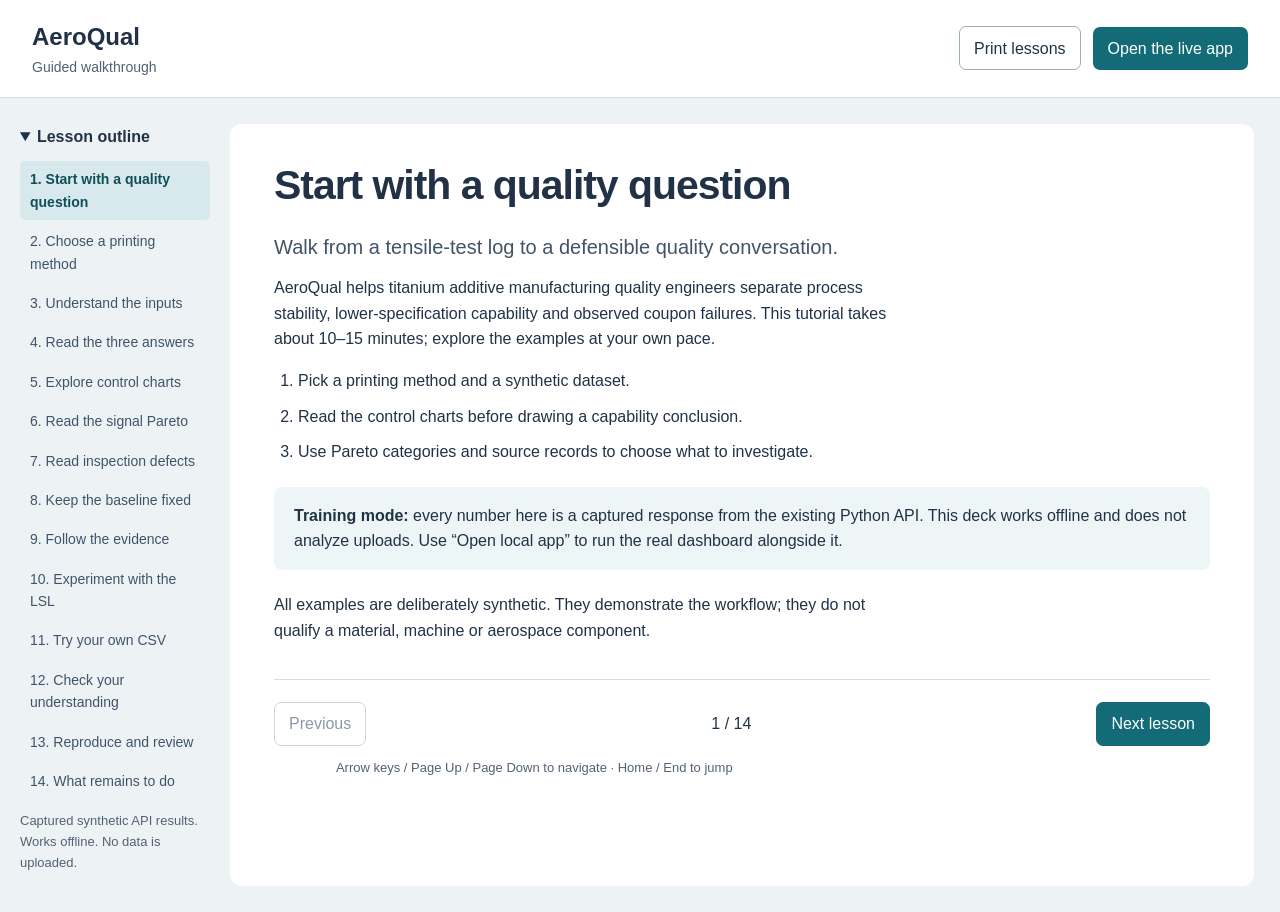
==== commit 42a19910: "Demo site: public landing page with live-app screenshots; tutorial and brief link to the live app Co" ====
--- a/demo/slidedeck/index.html
+++ b/demo/slidedeck/index.html
@@ -4,11 +4,11 @@
 .plot svg{min-width:340px}
 </style></head>
 <body><a class="skip" href="#lesson">Skip to lesson</a>
-<header><a class="brand" href="#1">AeroQual <span>Guided walkthrough</span></a><div class="header-actions"><button id="print" type="button">Print lessons</button><a class="primary" href="http://127.0.0.1:8001/dashboard/" target="_blank" rel="noopener">Open local app</a></div></header>
+<header><a class="brand" href="#1">AeroQual <span>Guided walkthrough</span></a><div class="header-actions"><button id="print" type="button">Print lessons</button><a class="primary" href="https://connect.systems-apps.com/content/0639302d-988d-4820-961e-e3268e78b0b0/dashboard/" target="_blank" rel="noopener">Open the live app</a></div></header>
 <div class="shell"><aside><details open><summary>Lesson outline</summary><nav aria-label="Lessons" id="outline"></nav></details><p class="small">Captured synthetic API results.<br>Works offline. No data is uploaded.</p></aside>
 <main id="lesson" tabindex="-1"><div id="content"></div><footer><button id="previous" type="button">Previous</button><span id="position" aria-live="polite"></span><button class="primary" id="next" type="button">Next lesson</button></footer><p class="small shortcuts">Arrow keys / Page Up / Page Down to navigate · Home / End to jump</p></main></div>
 <div id="print-root"></div><noscript>This interactive walkthrough requires JavaScript. The written walkthrough is in demo/README.md.</noscript>
-<script type="application/json" id="deck-data">{"captured_at": "2026-10-22T22:35:55.113273+00:00", "revision": "3fa4c7c", "provenance": "Local working tree, including uncommitted candidate changes; synthetic data only; not a deployment.", "source_hashes": {"app/qc.py": "69725976dbe03f5cf3c3e7275a5296b4094a0d181ae76a0095c511d03b060209", "app/app.py": "35116d357f778949ed93ef45a61abc83d8e757721b8080e8a3c640b2a883998b", "app/signals.py": "acc8b84bf01e53503761fdc1f9d351d6ae9c9fd09b98cad20a336b620e516a8c", "app/inspection.py": "39b577ccd9baaab6bb3fa0da436458e09a4cc1b2c2b93c19c33e3a646bb013cd", "app/investigation.py": "31aa1aab9a68d8e371c37162a050e5b476db5f4b4dc57e44b797ad10322af25a", "app/pareto_view.py": "4d86cd672a30558ddb10ff9bcbba0a836e4fa8aae9546c456d32034fc1f80b3d", "app/profiles/__init__.py": "5e55041cd31e1cf738f6d349fde290a323cdc41c99e4896bf212940896ca829f", "app/profiles/ebpbf.py": "2ecf1469031588313794df6f24b16c47749c16da796fe5240bd879d368c679ef", "app/profiles/laser_ded.py": "fcfd11b255fd287776d0eef0502e3d774a80609b0029e9ac92eeb363dbba293a", "app/profiles/lpbf.py": "fce42798c60dc2ae50feb4f98ca46942d7880e47a2bde33dcc34d1ceb2de7aa2", "app/profiles/waam.py": "68b3c1d97c8bb0f5f278a5b73d808eb91a111c1f484c7e2c0e0f3e090d74b041", "data/stable_capable.csv": "9aa9c11546d18954f385bacbe28ed0547955d4dd8f28c4ad760bddf8c4a1fc14", "data/stable_incapable.csv": "89c300192693f5139ffdbac50e8b2341636c170c89073c842f6530425e1ce0a3", "data/unstable_shift.csv": "ec6fd70c2bcf9d8fcbe6e8a1496648d11432ddf8b1df36643a08295f4aa143b5", "data/lpbf_inspection_demo.csv": "e874083de5e7b023445764961b2447de105d65ca8105e4d7478c17d07c5bd5c5", "data/waam_stable_capable.csv": "936e99d287fe917a8cc3ed14415d5148bbb45190f0197cd70a59265b756a86f4", "data/waam_stable_incapable.csv": "d748acc9edbc8f8b05618547a1be5a3c8c09ad97a4a0f2b30eadd18482426476", "data/waam_unstable_shift.csv": "b4343f543ffadcc125889d7381634fcfdeb61c753dd6d4099e2f5bc299f9ce2d", "data/waam_inspection_demo.csv": "9c5996857ad8ac47f53365d6e70f713be978044fef35030e9ef20ff2eef74e7b", "data/ebpbf_stable_capable.csv": "f3468db802a16b7a22106544a59dc25461dffc42c509dd1d52d2cab5df1e7f25", "data/ebpbf_stable_incapable.csv": "b6d4f6e275015da28f6d01f34a89f3e0930e0813ab18b7c271c265b1ca490d38", "data/ebpbf_unstable_shift.csv": "134e6be0d1e1a4f7acc4f493397d0ea81ef55307d42dd90cefaa2430ae6e17a9", "data/ebpbf_inspection_demo.csv": "d30600992cbcdb72dc1a4afa4918acb356f12773b6ac090e0a8d4fa0e65a8466", "data/laser_ded_stable_capable.csv": "75db9d3cc81399cf26ed339151447079bbd8a16298bcac9fc42aab04a83a1462", "data/laser_ded_stable_incapable.csv": "a85e9111a3b59953f83f4361c62bcdbdb149867d0f44d8d2046a8949a1f57f4a", "data/laser_ded_unstable_shift.csv": "1a27b00a3e37109890c4c929961bf4cffb757181f83a512a4b1f66e4800f6237", "data/laser_ded_inspection_demo.csv": "1ff7987313c513e065a43c6f689f5dc7d5b4cc84b9769c0db4d79a3f7946b86f"}, "cases": [{"process": "lpbf", "dataset": "stable_capable", "csv": "build_id,build_date,uts_mpa,chamber_oxygen_ppm,powder_reuse_count,laser_power_w\nB001,2026-09-01,959.944,38.754,0,200.108\nB001,2026-09-01,958.441,38.754,0,200.108\nB001,2026-09-01,942.436,38.754,0,200.108\nB002,2026-09-02,948.571,37.188,1,200.913\nB002,2026-09-02,936.384,37.188,1,200.913\nB002,2026-09-02,939.818,37.188,1,200.913\nB003,2026-09-03,938.860,34.454,2,195.817\nB003,2026-09-03,947.396,34.454,2,195.817\nB003,2026-09-03,977.504,34.454,2,195.817\nB004,2026-09-04,959.435,36.731,3,197.441\nB004,2026-09-04,937.792,36.731,3,197.441\nB004,2026-09-04,934.438,36.731,3,197.441\nB005,2026-09-05,940.457,44.751,4,198.398\nB005,2026-09-05,961.355,44.751,4,198.398\nB005,2026-09-05,950.553,44.751,4,198.398\nB006,2026-09-06,936.871,43.848,5,202.927\nB006,2026-09-06,953.744,43.848,5,202.927\nB006,2026-09-06,947.610,43.848,5,202.927\nB007,2026-09-07,940.405,38.774,0,199.215\nB007,2026-09-07,962.635,38.774,0,199.215\nB007,2026-09-07,970.447,38.774,0,199.215\nB008,2026-09-08,936.686,42.144,1,202.905\nB008,2026-09-08,945.500,42.144,1,202.905\nB008,2026-09-08,960.675,42.144,1,202.905\nB009,2026-09-09,957.499,37.013,2,198.740\nB009,2026-09-09,954.553,37.013,2,198.740\nB009,2026-09-09,954.439,37.013,2,198.740\nB010,2026-09-10,927.302,35.355,3,196.939\nB010,2026-09-10,935.380,35.355,3,196.939\nB010,2026-09-10,967.644,35.355,3,196.939\nB011,2026-09-11,954.239,41.502,4,199.803\nB011,2026-09-11,950.316,41.502,4,199.803\nB011,2026-09-11,935.378,41.502,4,199.803\nB012,2026-09-12,958.569,40.980,5,201.268\nB012,2026-09-12,934.446,40.980,5,201.268\nB012,2026-09-12,942.453,40.980,5,201.268\nB013,2026-09-13,951.306,38.668,0,198.786\nB013,2026-09-13,950.097,38.668,0,198.786\nB013,2026-09-13,956.966,38.668,0,198.786\nB014,2026-09-14,961.082,46.303,1,199.883\nB014,2026-09-14,965.077,46.303,1,199.883\nB014,2026-09-14,948.148,46.303,1,199.883\nB015,2026-09-15,940.920,39.571,2,202.118\nB015,2026-09-15,952.250,39.571,2,202.118\nB015,2026-09-15,953.196,39.571,2,202.118\nB016,2026-09-16,951.407,41.651,3,199.698\nB016,2026-09-16,953.416,41.651,3,199.698\nB016,2026-09-16,948.567,41.651,3,199.698\nB017,2026-09-17,973.813,38.003,4,203.373\nB017,2026-09-17,947.017,38.003,4,203.373\nB017,2026-09-17,942.091,38.003,4,203.373\nB018,2026-09-18,964.658,33.167,5,198.842\nB018,2026-09-18,953.385,33.167,5,198.842\nB018,2026-09-18,957.571,33.167,5,198.842\nB019,2026-09-19,950.608,39.931,0,204.250\nB019,2026-09-19,937.289,39.931,0,204.250\nB019,2026-09-19,945.365,39.931,0,204.250\nB020,2026-09-20,930.238,41.926,1,200.804\nB020,2026-09-20,953.210,41.926,1,200.804\nB020,2026-09-20,936.586,41.926,1,200.804\nB021,2026-09-21,967.418,39.206,2,201.270\nB021,2026-09-21,948.731,39.206,2,201.270\nB021,2026-09-21,955.852,39.206,2,201.270\nB022,2026-09-22,956.775,41.447,3,199.418\nB022,2026-09-22,966.556,41.447,3,199.418\nB022,2026-09-22,943.671,41.447,3,199.418\nB023,2026-09-23,952.559,38.138,4,201.896\nB023,2026-09-23,951.424,38.138,4,201.896\nB023,2026-09-23,957.122,38.138,4,201.896\nB024,2026-09-24,950.153,38.497,5,202.561\nB024,2026-09-24,932.590,38.497,5,202.561\nB024,2026-09-24,953.823,38.497,5,202.561\nB025,2026-09-25,942.546,43.933,0,199.948\nB025,2026-09-25,959.790,43.933,0,199.948\nB025,2026-09-25,954.218,43.933,0,199.948\nB026,2026-09-26,949.846,37.093,1,198.500\nB026,2026-09-26,956.678,37.093,1,198.500\nB026,2026-09-26,946.680,37.093,1,198.500\nB027,2026-09-27,943.546,40.228,2,198.736\nB027,2026-09-27,964.107,40.228,2,198.736\nB027,2026-09-27,935.545,40.228,2,198.736\nB028,2026-09-28,939.689,47.072,3,198.026\nB028,2026-09-28,940.308,47.072,3,198.026\nB028,2026-09-28,954.976,47.072,3,198.026\nB029,2026-09-29,955.711,42.306,4,198.831\nB029,2026-09-29,950.274,42.306,4,198.831\nB029,2026-09-29,948.576,42.306,4,198.831\nB030,2026-09-30,949.475,36.907,5,200.894\nB030,2026-09-30,944.981,36.907,5,200.894\nB030,2026-09-30,963.145,36.907,5,200.894\n", "sha256": "9aa9c11546d18954f385bacbe28ed0547955d4dd8f28c4ad760bddf8c4a1fc14", "result": {"n_builds": 30, "n_per_build": 3, "builds": [{"build_id": "B001", "order": "2026-09-01", "mean": 953.607, "s": 9.703513951141575, "flagged": false, "reason": ""}, {"build_id": "B002", "order": "2026-09-02", "mean": 941.591, "s": 6.283978755533769, "flagged": false, "reason": ""}, {"build_id": "B003", "order": "2026-09-03", "mean": 954.5866666666667, "s": 20.300713025244608, "flagged": false, "reason": ""}, {"build_id": "B004", "order": "2026-09-04", "mean": 943.8883333333333, "s": 13.567846635827351, "flagged": false, "reason": ""}, {"build_id": "B005", "order": "2026-09-05", "mean": 950.7883333333333, "s": 10.450987385569565, "flagged": false, "reason": ""}, {"build_id": "B006", "order": "2026-09-06", "mean": 946.0749999999999, "s": 8.540591372967118, "flagged": false, "reason": ""}, {"build_id": "B007", "order": "2026-09-07", "mean": 957.8290000000001, "s": 15.586971097682861, "flagged": false, "reason": ""}, {"build_id": "B008", "order": "2026-09-08", "mean": 947.6203333333333, "s": 12.13424453080335, "flagged": false, "reason": ""}, {"build_id": "B009", "order": "2026-09-09", "mean": 955.497, "s": 1.734719573879381, "flagged": false, "reason": ""}, {"build_id": "B010", "order": "2026-09-10", "mean": 943.442, "s": 21.345166291223872, "flagged": false, "reason": ""}, {"build_id": "B011", "order": "2026-09-11", "mean": 946.6443333333333, "s": 9.952144609747867, "flagged": false, "reason": ""}, {"build_id": "B012", "order": "2026-09-12", "mean": 945.156, "s": 12.286555212914578, "flagged": false, "reason": ""}, {"build_id": "B013", "order": "2026-09-13", "mean": 952.7896666666667, "s": 3.6669797290595105, "flagged": false, "reason": ""}, {"build_id": "B014", "order": "2026-09-14", "mean": 958.1023333333333, "s": 8.84909997306695, "flagged": false, "reason": ""}, {"build_id": "B015", "order": "2026-09-15", "mean": 948.7886666666667, "s": 6.830861243894009, "flagged": false, "reason": ""}, {"build_id": "B016", "order": "2026-09-16", "mean": 951.1300000000001, "s": 2.436338851637851, "flagged": false, "reason": ""}, {"build_id": "B017", "order": "2026-09-17", "mean": 954.3070000000001, "s": 17.071303289438628, "flagged": false, "reason": ""}, {"build_id": "B018", "order": "2026-09-18", "mean": 958.538, "s": 5.69837248694752, "flagged": false, "reason": ""}, {"build_id": "B019", "order": "2026-09-19", "mean": 944.4206666666665, "s": 6.70952787708145, "flagged": false, "reason": ""}, {"build_id": "B020", "order": "2026-09-20", "mean": 940.0113333333334, "s": 11.862878121827485, "flagged": false, "reason": ""}, {"build_id": "B021", "order": "2026-09-21", "mean": 957.3336666666668, "s": 9.431197926739365, "flagged": false, "reason": ""}, {"build_id": "B022", "order": "2026-09-22", "mean": 955.6673333333333, "s": 11.482639083996933, "flagged": false, "reason": ""}, {"build_id": "B023", "order": "2026-09-23", "mean": 953.7016666666667, "s": 3.015968556423188, "flagged": false, "reason": ""}, {"build_id": "B024", "order": "2026-09-24", "mean": 945.5219999999999, "s": 11.348774955914832, "flagged": false, "reason": ""}, {"build_id": "B025", "order": "2026-09-25", "mean": 952.1846666666667, "s": 8.799983939379237, "flagged": false, "reason": ""}, {"build_id": "B026", "order": "2026-09-26", "mean": 951.0679999999999, "s": 5.109790993768754, "flagged": false, "reason": ""}, {"build_id": "B027", "order": "2026-09-27", "mean": 947.7326666666667, "s": 14.734079351399366, "flagged": false, "reason": ""}, {"build_id": "B028", "order": "2026-09-28", "mean": 944.991, "s": 8.652800644877964, "flagged": false, "reason": ""}, {"build_id": "B029", "order": "2026-09-29", "mean": 951.5203333333334, "s": 3.72720623702709, "flagged": false, "reason": ""}, {"build_id": "B030", "order": "2026-09-30", "mean": 952.5336666666667, "s": 9.460407249866817, "flagged": false, "reason": ""}], "xbar": {"center": 950.2355888888889, "lcl": 931.2924276158299, "ucl": 969.1787501619478}, "s_chart": {"center": 9.692521431829427, "lcl": 0.0, "ucl": 24.892038914075666}, "sigma_short": 10.936839260303094, "sigma_total": 10.292446230773237, "cpk": 1.683472027406637, "ppk": 1.7888714257173952, "n_coupons": 90, "n_failures": 0, "failure_rate": 0.0, "shapiro_p": 0.8058380444312406, "verdict": "capable", "reason": "Cpk 1.68 is at or above the target 1.33.", "signal_pareto": {"total_signals": 0, "flagged_builds": 0, "denominator": "signal occurrences", "categories": []}, "profile": {"name": "lpbf", "label": "Laser powder bed fusion (LPBF)", "value_label": "Ultimate tensile strength", "value_unit": "MPa", "parameters": [{"column": "chamber_oxygen_ppm", "label": "Chamber oxygen", "unit": "ppm"}, {"column": "powder_reuse_count", "label": "Powder reuse count", "unit": "times"}, {"column": "laser_power_w", "label": "Laser power", "unit": "W"}]}, "parameters": {"columns": ["chamber_oxygen_ppm", "powder_reuse_count", "laser_power_w"], "usual_range": {"chamber_oxygen_ppm": {"min": 33.167, "max": 47.072}, "powder_reuse_count": {"min": 0.0, "max": 5.0}, "laser_power_w": {"min": 195.817, "max": 204.25}}, "flagged_builds": []}, "investigation_actions": [{"id": "monitor", "priority": 1, "title": "Continue monitoring under comparable conditions", "evidence": "Lower-side Cpk 1.683 meets configured target 1.33; no implemented chart signal.", "action": "Retain process and test traceability and continue build-level monitoring. This statistical assessment does not qualify or release aerospace hardware.", "build_ids": []}], "inspection_pareto": {"provided": false, "total_coupons": 90, "inspected_coupons": 0, "unrecorded_coupons": 90, "no_defect_coupons": 0, "defective_coupons": 0, "coverage_percent": 0.0, "denominator": "coupons with a recorded primary defect", "categories": []}, "investigation_view": {"start_date": null, "end_date": null, "window_builds": 30, "full_builds": 30, "signal_pareto": {"total_signals": 0, "flagged_builds": 0, "denominator": "signal occurrences", "categories": []}, "inspection_pareto": {"provided": false, "total_coupons": 90, "inspected_coupons": 0, "unrecorded_coupons": 90, "no_defect_coupons": 0, "defective_coupons": 0, "coverage_percent": 0.0, "denominator": "coupons with a recorded primary defect", "categories": []}, "selection": null, "builds": [], "context": [], "actions": [{"id": "monitor", "priority": 1, "title": "Continue monitoring under comparable conditions", "evidence": "Lower-side Cpk 1.683 meets configured target 1.33; no implemented chart signal.", "action": "Retain process and test traceability and continue build-level monitoring. This statistical assessment does not qualify or release aerospace hardware.", "build_ids": []}], "filtered": false, "limits_source": "full input log; unchanged", "window_build_ids": ["B001", "B002", "B003", "B004", "B005", "B006", "B007", "B008", "B009", "B010", "B011", "B012", "B013", "B014", "B015", "B016", "B017", "B018", "B019", "B020", "B021", "B022", "B023", "B024", "B025", "B026", "B027", "B028", "B029", "B030"]}, "histogram": [{"lower": 927.302, "upper": 933.57725, "count": 3}, {"lower": 933.57725, "upper": 939.8525, "count": 14}, {"lower": 939.8525, "upper": 946.12775, "count": 13}, {"lower": 946.12775, "upper": 952.403, "count": 21}, {"lower": 952.403, "upper": 958.67825, "count": 22}, {"lower": 958.67825, "upper": 964.9535000000001, "count": 10}, {"lower": 964.9535000000001, "upper": 971.22875, "count": 5}, {"lower": 971.22875, "upper": 977.504, "count": 2}]}}, {"process": "lpbf", "dataset": "stable_incapable", "csv": "build_id,build_date,uts_mpa,chamber_oxygen_ppm,powder_reuse_count,laser_power_w\nB001,2026-09-01,914.944,38.754,0,200.108\nB001,2026-09-01,913.441,38.754,0,200.108\nB001,2026-09-01,897.436,38.754,0,200.108\nB002,2026-09-02,903.571,37.188,1,200.913\nB002,2026-09-02,891.384,37.188,1,200.913\nB002,2026-09-02,894.818,37.188,1,200.913\nB003,2026-09-03,893.860,34.454,2,195.817\nB003,2026-09-03,902.396,34.454,2,195.817\nB003,2026-09-03,932.504,34.454,2,195.817\nB004,2026-09-04,914.435,36.731,3,197.441\nB004,2026-09-04,892.792,36.731,3,197.441\nB004,2026-09-04,889.438,36.731,3,197.441\nB005,2026-09-05,895.457,44.751,4,198.398\nB005,2026-09-05,916.355,44.751,4,198.398\nB005,2026-09-05,905.553,44.751,4,198.398\nB006,2026-09-06,891.871,43.848,5,202.927\nB006,2026-09-06,908.744,43.848,5,202.927\nB006,2026-09-06,902.610,43.848,5,202.927\nB007,2026-09-07,895.405,38.774,0,199.215\nB007,2026-09-07,917.635,38.774,0,199.215\nB007,2026-09-07,925.447,38.774,0,199.215\nB008,2026-09-08,891.686,42.144,1,202.905\nB008,2026-09-08,900.500,42.144,1,202.905\nB008,2026-09-08,915.675,42.144,1,202.905\nB009,2026-09-09,912.499,37.013,2,198.740\nB009,2026-09-09,909.553,37.013,2,198.740\nB009,2026-09-09,909.439,37.013,2,198.740\nB010,2026-09-10,882.302,35.355,3,196.939\nB010,2026-09-10,890.380,35.355,3,196.939\nB010,2026-09-10,922.644,35.355,3,196.939\nB011,2026-09-11,909.239,41.502,4,199.803\nB011,2026-09-11,905.316,41.502,4,199.803\nB011,2026-09-11,890.378,41.502,4,199.803\nB012,2026-09-12,913.569,40.980,5,201.268\nB012,2026-09-12,889.446,40.980,5,201.268\nB012,2026-09-12,897.453,40.980,5,201.268\nB013,2026-09-13,906.306,38.668,0,198.786\nB013,2026-09-13,905.097,38.668,0,198.786\nB013,2026-09-13,911.966,38.668,0,198.786\nB014,2026-09-14,916.082,46.303,1,199.883\nB014,2026-09-14,920.077,46.303,1,199.883\nB014,2026-09-14,903.148,46.303,1,199.883\nB015,2026-09-15,895.920,39.571,2,202.118\nB015,2026-09-15,907.250,39.571,2,202.118\nB015,2026-09-15,908.196,39.571,2,202.118\nB016,2026-09-16,906.407,41.651,3,199.698\nB016,2026-09-16,908.416,41.651,3,199.698\nB016,2026-09-16,903.567,41.651,3,199.698\nB017,2026-09-17,928.813,38.003,4,203.373\nB017,2026-09-17,902.017,38.003,4,203.373\nB017,2026-09-17,897.091,38.003,4,203.373\nB018,2026-09-18,919.658,33.167,5,198.842\nB018,2026-09-18,908.385,33.167,5,198.842\nB018,2026-09-18,912.571,33.167,5,198.842\nB019,2026-09-19,905.608,39.931,0,204.250\nB019,2026-09-19,892.289,39.931,0,204.250\nB019,2026-09-19,900.365,39.931,0,204.250\nB020,2026-09-20,885.238,41.926,1,200.804\nB020,2026-09-20,908.210,41.926,1,200.804\nB020,2026-09-20,891.586,41.926,1,200.804\nB021,2026-09-21,922.418,39.206,2,201.270\nB021,2026-09-21,903.731,39.206,2,201.270\nB021,2026-09-21,910.852,39.206,2,201.270\nB022,2026-09-22,911.775,41.447,3,199.418\nB022,2026-09-22,921.556,41.447,3,199.418\nB022,2026-09-22,898.671,41.447,3,199.418\nB023,2026-09-23,907.559,38.138,4,201.896\nB023,2026-09-23,906.424,38.138,4,201.896\nB023,2026-09-23,912.122,38.138,4,201.896\nB024,2026-09-24,905.153,38.497,5,202.561\nB024,2026-09-24,887.590,38.497,5,202.561\nB024,2026-09-24,908.823,38.497,5,202.561\nB025,2026-09-25,897.546,43.933,0,199.948\nB025,2026-09-25,914.790,43.933,0,199.948\nB025,2026-09-25,909.218,43.933,0,199.948\nB026,2026-09-26,904.846,37.093,1,198.500\nB026,2026-09-26,911.678,37.093,1,198.500\nB026,2026-09-26,901.680,37.093,1,198.500\nB027,2026-09-27,898.546,40.228,2,198.736\nB027,2026-09-27,919.107,40.228,2,198.736\nB027,2026-09-27,890.545,40.228,2,198.736\nB028,2026-09-28,894.689,47.072,3,198.026\nB028,2026-09-28,895.308,47.072,3,198.026\nB028,2026-09-28,909.976,47.072,3,198.026\nB029,2026-09-29,910.711,42.306,4,198.831\nB029,2026-09-29,905.274,42.306,4,198.831\nB029,2026-09-29,903.576,42.306,4,198.831\nB030,2026-09-30,904.475,36.907,5,200.894\nB030,2026-09-30,899.981,36.907,5,200.894\nB030,2026-09-30,918.145,36.907,5,200.894\n", "sha256": "89c300192693f5139ffdbac50e8b2341636c170c89073c842f6530425e1ce0a3", "result": {"n_builds": 30, "n_per_build": 3, "builds": [{"build_id": "B001", "order": "2026-09-01", "mean": 908.607, "s": 9.703513951141575, "flagged": false, "reason": ""}, {"build_id": "B002", "order": "2026-09-02", "mean": 896.591, "s": 6.283978755533769, "flagged": false, "reason": ""}, {"build_id": "B003", "order": "2026-09-03", "mean": 909.5866666666667, "s": 20.300713025244608, "flagged": false, "reason": ""}, {"build_id": "B004", "order": "2026-09-04", "mean": 898.8883333333333, "s": 13.567846635827351, "flagged": false, "reason": ""}, {"build_id": "B005", "order": "2026-09-05", "mean": 905.7883333333333, "s": 10.450987385569565, "flagged": false, "reason": ""}, {"build_id": "B006", "order": "2026-09-06", "mean": 901.0749999999999, "s": 8.540591372967118, "flagged": false, "reason": ""}, {"build_id": "B007", "order": "2026-09-07", "mean": 912.8290000000001, "s": 15.586971097682861, "flagged": false, "reason": ""}, {"build_id": "B008", "order": "2026-09-08", "mean": 902.6203333333333, "s": 12.13424453080335, "flagged": false, "reason": ""}, {"build_id": "B009", "order": "2026-09-09", "mean": 910.497, "s": 1.734719573879381, "flagged": false, "reason": ""}, {"build_id": "B010", "order": "2026-09-10", "mean": 898.442, "s": 21.345166291223872, "flagged": false, "reason": ""}, {"build_id": "B011", "order": "2026-09-11", "mean": 901.6443333333333, "s": 9.952144609747867, "flagged": false, "reason": ""}, {"build_id": "B012", "order": "2026-09-12", "mean": 900.156, "s": 12.286555212914578, "flagged": false, "reason": ""}, {"build_id": "B013", "order": "2026-09-13", "mean": 907.7896666666667, "s": 3.6669797290595105, "flagged": false, "reason": ""}, {"build_id": "B014", "order": "2026-09-14", "mean": 913.1023333333333, "s": 8.84909997306695, "flagged": false, "reason": ""}, {"build_id": "B015", "order": "2026-09-15", "mean": 903.7886666666667, "s": 6.830861243894009, "flagged": false, "reason": ""}, {"build_id": "B016", "order": "2026-09-16", "mean": 906.1300000000001, "s": 2.436338851637851, "flagged": false, "reason": ""}, {"build_id": "B017", "order": "2026-09-17", "mean": 909.3070000000001, "s": 17.071303289438628, "flagged": false, "reason": ""}, {"build_id": "B018", "order": "2026-09-18", "mean": 913.538, "s": 5.69837248694752, "flagged": false, "reason": ""}, {"build_id": "B019", "order": "2026-09-19", "mean": 899.4206666666665, "s": 6.70952787708145, "flagged": false, "reason": ""}, {"build_id": "B020", "order": "2026-09-20", "mean": 895.0113333333334, "s": 11.862878121827485, "flagged": false, "reason": ""}, {"build_id": "B021", "order": "2026-09-21", "mean": 912.3336666666668, "s": 9.431197926739365, "flagged": false, "reason": ""}, {"build_id": "B022", "order": "2026-09-22", "mean": 910.6673333333333, "s": 11.482639083996933, "flagged": false, "reason": ""}, {"build_id": "B023", "order": "2026-09-23", "mean": 908.7016666666667, "s": 3.015968556423188, "flagged": false, "reason": ""}, {"build_id": "B024", "order": "2026-09-24", "mean": 900.5219999999999, "s": 11.348774955914832, "flagged": false, "reason": ""}, {"build_id": "B025", "order": "2026-09-25", "mean": 907.1846666666667, "s": 8.799983939379237, "flagged": false, "reason": ""}, {"build_id": "B026", "order": "2026-09-26", "mean": 906.0679999999999, "s": 5.109790993768754, "flagged": false, "reason": ""}, {"build_id": "B027", "order": "2026-09-27", "mean": 902.7326666666667, "s": 14.734079351399366, "flagged": false, "reason": ""}, {"build_id": "B028", "order": "2026-09-28", "mean": 899.991, "s": 8.652800644877964, "flagged": false, "reason": ""}, {"build_id": "B029", "order": "2026-09-29", "mean": 906.5203333333334, "s": 3.72720623702709, "flagged": false, "reason": ""}, {"build_id": "B030", "order": "2026-09-30", "mean": 907.5336666666667, "s": 9.460407249866817, "flagged": false, "reason": ""}], "xbar": {"center": 905.2355888888889, "lcl": 886.2924276158299, "ucl": 924.1787501619478}, "s_chart": {"center": 9.692521431829427, "lcl": 0.0, "ucl": 24.892038914075666}, "sigma_short": 10.936839260303094, "sigma_total": 10.292446230773237, "cpk": 0.3119606023055329, "ppk": 0.3314919394732296, "n_coupons": 90, "n_failures": 17, "failure_rate": 0.18888888888888888, "shapiro_p": 0.8058380444312406, "verdict": "not capable", "reason": "Cpk 0.31 is below the target 1.33.", "signal_pareto": {"total_signals": 0, "flagged_builds": 0, "denominator": "signal occurrences", "categories": []}, "profile": {"name": "lpbf", "label": "Laser powder bed fusion (LPBF)", "value_label": "Ultimate tensile strength", "value_unit": "MPa", "parameters": [{"column": "chamber_oxygen_ppm", "label": "Chamber oxygen", "unit": "ppm"}, {"column": "powder_reuse_count", "label": "Powder reuse count", "unit": "times"}, {"column": "laser_power_w", "label": "Laser power", "unit": "W"}]}, "parameters": {"columns": ["chamber_oxygen_ppm", "powder_reuse_count", "laser_power_w"], "usual_range": {"chamber_oxygen_ppm": {"min": 33.167, "max": 47.072}, "powder_reuse_count": {"min": 0.0, "max": 5.0}, "laser_power_w": {"min": 195.817, "max": 204.25}}, "flagged_builds": []}, "investigation_actions": [{"id": "coupon_failures", "priority": 1, "title": "Review below-specification coupon results", "evidence": "17 of 90 measured coupons are below the entered LSL.", "action": "Trace the failing coupons to their tensile-test reports and build travelers. Verify units, specimen preparation and customer acceptance requirements with the responsible quality engineer.", "build_ids": []}, {"id": "capability_gap", "priority": 2, "title": "Plan a controlled capability-improvement study", "evidence": "No implemented chart signal; lower-side Cpk 0.312 is below configured target 1.33.", "action": "Verify the customer LSL and measurement system, then use qualified engineering trials to study centering and within-build variation. Reassess stability and capability after changes; do not lower the customer requirement to obtain a pass.", "build_ids": []}, {"id": "process_records", "priority": 3, "title": "Compare available Laser powder bed fusion (LPBF) records", "evidence": "Usable recorded context: Chamber oxygen (ppm), Powder reuse count (times), Laser power (W).", "action": "Compare source records with build chronology and, where available, unflagged-build observed ranges. Those ranges are descriptive, not approved operating windows. Verify any proposed setting change through a qualified engineering study.", "build_ids": []}], "inspection_pareto": {"provided": false, "total_coupons": 90, "inspected_coupons": 0, "unrecorded_coupons": 90, "no_defect_coupons": 0, "defective_coupons": 0, "coverage_percent": 0.0, "denominator": "coupons with a recorded primary defect", "categories": []}, "investigation_view": {"start_date": null, "end_date": null, "window_builds": 30, "full_builds": 30, "signal_pareto": {"total_signals": 0, "flagged_builds": 0, "denominator": "signal occurrences", "categories": []}, "inspection_pareto": {"provided": false, "total_coupons": 90, "inspected_coupons": 0, "unrecorded_coupons": 90, "no_defect_coupons": 0, "defective_coupons": 0, "coverage_percent": 0.0, "denominator": "coupons with a recorded primary defect", "categories": []}, "selection": null, "builds": [], "context": [], "actions": [{"id": "coupon_failures", "priority": 1, "title": "Review below-specification coupon results", "evidence": "17 of 90 measured coupons are below the entered LSL.", "action": "Trace the failing coupons to their tensile-test reports and build travelers. Verify units, specimen preparation and customer acceptance requirements with the responsible quality engineer.", "build_ids": []}, {"id": "capability_gap", "priority": 2, "title": "Plan a controlled capability-improvement study", "evidence": "No implemented chart signal; lower-side Cpk 0.312 is below configured target 1.33.", "action": "Verify the customer LSL and measurement system, then use qualified engineering trials to study centering and within-build variation. Reassess stability and capability after changes; do not lower the customer requirement to obtain a pass.", "build_ids": []}, {"id": "process_records", "priority": 3, "title": "Compare available Laser powder bed fusion (LPBF) records", "evidence": "Usable recorded context: Chamber oxygen (ppm), Powder reuse count (times), Laser power (W).", "action": "Compare source records with build chronology and, where available, unflagged-build observed ranges. Those ranges are descriptive, not approved operating windows. Verify any proposed setting change through a qualified engineering study.", "build_ids": []}], "filtered": false, "limits_source": "full input log; unchanged", "window_build_ids": ["B001", "B002", "B003", "B004", "B005", "B006", "B007", "B008", "B009", "B010", "B011", "B012", "B013", "B014", "B015", "B016", "B017", "B018", "B019", "B020", "B021", "B022", "B023", "B024", "B025", "B026", "B027", "B028", "B029", "B030"]}, "histogram": [{"lower": 882.302, "upper": 888.57725, "count": 3}, {"lower": 888.57725, "upper": 894.8525, "count": 14}, {"lower": 894.8525, "upper": 901.12775, "count": 13}, {"lower": 901.12775, "upper": 907.403, "count": 21}, {"lower": 907.403, "upper": 913.67825, "count": 22}, {"lower": 913.67825, "upper": 919.9535000000001, "count": 10}, {"lower": 919.9535000000001, "upper": 926.22875, "count": 5}, {"lower": 926.22875, "upper": 932.504, "count": 2}]}}, {"process": "lpbf", "dataset": "unstable_shift", "csv": "build_id,build_date,uts_mpa,chamber_oxygen_ppm,powder_reuse_count,laser_power_w\nB001,2026-09-01,959.944,38.754,0,200.108\nB001,2026-09-01,958.441,38.754,0,200.108\nB001,2026-09-01,942.436,38.754,0,200.108\nB002,2026-09-02,948.571,37.188,1,200.913\nB002,2026-09-02,936.384,37.188,1,200.913\nB002,2026-09-02,939.818,37.188,1,200.913\nB003,2026-09-03,938.860,34.454,2,195.817\nB003,2026-09-03,947.396,34.454,2,195.817\nB003,2026-09-03,977.504,34.454,2,195.817\nB004,2026-09-04,959.435,36.731,3,197.441\nB004,2026-09-04,937.792,36.731,3,197.441\nB004,2026-09-04,934.438,36.731,3,197.441\nB005,2026-09-05,940.457,44.751,4,198.398\nB005,2026-09-05,961.355,44.751,4,198.398\nB005,2026-09-05,950.553,44.751,4,198.398\nB006,2026-09-06,936.871,43.848,5,202.927\nB006,2026-09-06,953.744,43.848,5,202.927\nB006,2026-09-06,947.610,43.848,5,202.927\nB007,2026-09-07,940.405,38.774,0,199.215\nB007,2026-09-07,962.635,38.774,0,199.215\nB007,2026-09-07,970.447,38.774,0,199.215\nB008,2026-09-08,936.686,42.144,1,202.905\nB008,2026-09-08,945.500,42.144,1,202.905\nB008,2026-09-08,960.675,42.144,1,202.905\nB009,2026-09-09,957.499,37.013,2,198.740\nB009,2026-09-09,954.553,37.013,2,198.740\nB009,2026-09-09,954.439,37.013,2,198.740\nB010,2026-09-10,927.302,35.355,3,196.939\nB010,2026-09-10,935.380,35.355,3,196.939\nB010,2026-09-10,967.644,35.355,3,196.939\nB011,2026-09-11,954.239,41.502,4,199.803\nB011,2026-09-11,950.316,41.502,4,199.803\nB011,2026-09-11,935.378,41.502,4,199.803\nB012,2026-09-12,958.569,40.980,5,201.268\nB012,2026-09-12,934.446,40.980,5,201.268\nB012,2026-09-12,942.453,40.980,5,201.268\nB013,2026-09-13,951.306,38.668,0,198.786\nB013,2026-09-13,950.097,38.668,0,198.786\nB013,2026-09-13,956.966,38.668,0,198.786\nB014,2026-09-14,961.082,46.303,1,199.883\nB014,2026-09-14,965.077,46.303,1,199.883\nB014,2026-09-14,948.148,46.303,1,199.883\nB015,2026-09-15,940.920,39.571,2,202.118\nB015,2026-09-15,952.250,39.571,2,202.118\nB015,2026-09-15,953.196,39.571,2,202.118\nB016,2026-09-16,951.407,41.651,3,199.698\nB016,2026-09-16,953.416,41.651,3,199.698\nB016,2026-09-16,948.567,41.651,3,199.698\nB017,2026-09-17,973.813,38.003,4,203.373\nB017,2026-09-17,947.017,38.003,4,203.373\nB017,2026-09-17,942.091,38.003,4,203.373\nB018,2026-09-18,964.658,33.167,5,198.842\nB018,2026-09-18,953.385,33.167,5,198.842\nB018,2026-09-18,957.571,33.167,5,198.842\nB019,2026-09-19,950.608,39.931,0,204.250\nB019,2026-09-19,937.289,39.931,0,204.250\nB019,2026-09-19,945.365,39.931,0,204.250\nB020,2026-09-20,895.238,141.926,1,200.804\nB020,2026-09-20,918.210,141.926,1,200.804\nB020,2026-09-20,901.586,141.926,1,200.804\nB021,2026-09-21,932.418,139.206,2,201.270\nB021,2026-09-21,913.731,139.206,2,201.270\nB021,2026-09-21,920.852,139.206,2,201.270\nB022,2026-09-22,921.775,141.447,3,199.418\nB022,2026-09-22,931.556,141.447,3,199.418\nB022,2026-09-22,908.671,141.447,3,199.418\nB023,2026-09-23,917.559,138.138,4,201.896\nB023,2026-09-23,916.424,138.138,4,201.896\nB023,2026-09-23,922.122,138.138,4,201.896\nB024,2026-09-24,915.153,138.497,5,202.561\nB024,2026-09-24,897.590,138.497,5,202.561\nB024,2026-09-24,918.823,138.497,5,202.561\nB025,2026-09-25,907.546,143.933,0,199.948\nB025,2026-09-25,924.790,143.933,0,199.948\nB025,2026-09-25,919.218,143.933,0,199.948\nB026,2026-09-26,914.846,137.093,1,198.500\nB026,2026-09-26,921.678,137.093,1,198.500\nB026,2026-09-26,911.680,137.093,1,198.500\nB027,2026-09-27,908.546,140.228,2,198.736\nB027,2026-09-27,929.107,140.228,2,198.736\nB027,2026-09-27,900.545,140.228,2,198.736\nB028,2026-09-28,904.689,147.072,3,198.026\nB028,2026-09-28,905.308,147.072,3,198.026\nB028,2026-09-28,919.976,147.072,3,198.026\nB029,2026-09-29,920.711,142.306,4,198.831\nB029,2026-09-29,915.274,142.306,4,198.831\nB029,2026-09-29,913.576,142.306,4,198.831\nB030,2026-09-30,914.475,136.907,5,200.894\nB030,2026-09-30,909.981,136.907,5,200.894\nB030,2026-09-30,928.145,136.907,5,200.894\n", "sha256": "ec6fd70c2bcf9d8fcbe6e8a1496648d11432ddf8b1df36643a08295f4aa143b5", "result": {"n_builds": 30, "n_per_build": 3, "builds": [{"build_id": "B001", "order": "2026-09-01", "mean": 953.607, "s": 9.703513951141575, "flagged": false, "reason": ""}, {"build_id": "B002", "order": "2026-09-02", "mean": 941.591, "s": 6.283978755533769, "flagged": false, "reason": ""}, {"build_id": "B003", "order": "2026-09-03", "mean": 954.5866666666667, "s": 20.300713025244608, "flagged": false, "reason": ""}, {"build_id": "B004", "order": "2026-09-04", "mean": 943.8883333333333, "s": 13.567846635827351, "flagged": false, "reason": ""}, {"build_id": "B005", "order": "2026-09-05", "mean": 950.7883333333333, "s": 10.450987385569565, "flagged": false, "reason": ""}, {"build_id": "B006", "order": "2026-09-06", "mean": 946.0749999999999, "s": 8.540591372967118, "flagged": false, "reason": ""}, {"build_id": "B007", "order": "2026-09-07", "mean": 957.8290000000001, "s": 15.586971097682861, "flagged": true, "reason": "mean above the X-bar upper limit"}, {"build_id": "B008", "order": "2026-09-08", "mean": 947.6203333333333, "s": 12.13424453080335, "flagged": false, "reason": ""}, {"build_id": "B009", "order": "2026-09-09", "mean": 955.497, "s": 1.734719573879381, "flagged": false, "reason": ""}, {"build_id": "B010", "order": "2026-09-10", "mean": 943.442, "s": 21.345166291223872, "flagged": false, "reason": ""}, {"build_id": "B011", "order": "2026-09-11", "mean": 946.6443333333333, "s": 9.952144609747867, "flagged": false, "reason": ""}, {"build_id": "B012", "order": "2026-09-12", "mean": 945.156, "s": 12.286555212914578, "flagged": false, "reason": ""}, {"build_id": "B013", "order": "2026-09-13", "mean": 952.7896666666667, "s": 3.6669797290595105, "flagged": false, "reason": ""}, {"build_id": "B014", "order": "2026-09-14", "mean": 958.1023333333333, "s": 8.84909997306695, "flagged": true, "reason": "mean above the X-bar upper limit"}, {"build_id": "B015", "order": "2026-09-15", "mean": 948.7886666666667, "s": 6.830861243894009, "flagged": false, "reason": ""}, {"build_id": "B016", "order": "2026-09-16", "mean": 951.1300000000001, "s": 2.436338851637851, "flagged": false, "reason": ""}, {"build_id": "B017", "order": "2026-09-17", "mean": 954.3070000000001, "s": 17.071303289438628, "flagged": false, "reason": ""}, {"build_id": "B018", "order": "2026-09-18", "mean": 958.538, "s": 5.69837248694752, "flagged": true, "reason": "mean above the X-bar upper limit"}, {"build_id": "B019", "order": "2026-09-19", "mean": 944.4206666666665, "s": 6.70952787708145, "flagged": false, "reason": ""}, {"build_id": "B020", "order": "2026-09-20", "mean": 905.0113333333334, "s": 11.862878121827485, "flagged": true, "reason": "mean below the X-bar lower limit"}, {"build_id": "B021", "order": "2026-09-21", "mean": 922.3336666666668, "s": 9.431197926739365, "flagged": false, "reason": ""}, {"build_id": "B022", "order": "2026-09-22", "mean": 920.6673333333333, "s": 11.482639083996933, "flagged": false, "reason": ""}, {"build_id": "B023", "order": "2026-09-23", "mean": 918.7016666666667, "s": 3.015968556423188, "flagged": false, "reason": ""}, {"build_id": "B024", "order": "2026-09-24", "mean": 910.5219999999999, "s": 11.348774955914832, "flagged": true, "reason": "mean below the X-bar lower limit"}, {"build_id": "B025", "order": "2026-09-25", "mean": 917.1846666666667, "s": 8.799983939379237, "flagged": true, "reason": "mean below the X-bar lower limit"}, {"build_id": "B026", "order": "2026-09-26", "mean": 916.0679999999999, "s": 5.109790993768754, "flagged": true, "reason": "mean below the X-bar lower limit"}, {"build_id": "B027", "order": "2026-09-27", "mean": 912.7326666666667, "s": 14.734079351399366, "flagged": true, "reason": "mean below the X-bar lower limit"}, {"build_id": "B028", "order": "2026-09-28", "mean": 909.991, "s": 8.652800644877964, "flagged": true, "reason": "mean below the X-bar lower limit"}, {"build_id": "B029", "order": "2026-09-29", "mean": 916.5203333333334, "s": 3.72720623702709, "flagged": true, "reason": "mean below the X-bar lower limit"}, {"build_id": "B030", "order": "2026-09-30", "mean": 917.5336666666667, "s": 9.460407249866817, "flagged": true, "reason": "mean below the X-bar lower limit"}], "xbar": {"center": 937.4022555555555, "lcl": 918.4590942824965, "ucl": 956.3454168286145}, "s_chart": {"center": 9.692521431829427, "lcl": 0.0, "ucl": 24.892038914075666}, "sigma_short": 10.936839260303094, "sigma_total": 19.858755839572513, "cpk": 1.2923372876555803, "ppk": 0.7117306491588054, "n_coupons": 90, "n_failures": 0, "failure_rate": 0.0, "shapiro_p": 0.030362371185109545, "verdict": "not assessable", "reason": "Not assessable: process is unstable, builds out of control: B007, B014, B018, B020, B024, B025, B026, B027, B028, B029, B030.", "signal_pareto": {"total_signals": 11, "flagged_builds": 11, "denominator": "signal occurrences", "categories": [{"category": "mean_low", "label": "Mean below X-bar LCL", "count": 8, "percent": 72.72727272727273, "cumulative_percent": 72.72727272727273, "build_ids": ["B020", "B024", "B025", "B026", "B027", "B028", "B029", "B030"]}, {"category": "mean_high", "label": "Mean above X-bar UCL", "count": 3, "percent": 27.272727272727273, "cumulative_percent": 100.0, "build_ids": ["B007", "B014", "B018"]}]}, "profile": {"name": "lpbf", "label": "Laser powder bed fusion (LPBF)", "value_label": "Ultimate tensile strength", "value_unit": "MPa", "parameters": [{"column": "chamber_oxygen_ppm", "label": "Chamber oxygen", "unit": "ppm"}, {"column": "powder_reuse_count", "label": "Powder reuse count", "unit": "times"}, {"column": "laser_power_w", "label": "Laser power", "unit": "W"}]}, "parameters": {"columns": ["chamber_oxygen_ppm", "powder_reuse_count", "laser_power_w"], "usual_range": {"chamber_oxygen_ppm": {"min": 34.454, "max": 141.447}, "powder_reuse_count": {"min": 0.0, "max": 5.0}, "laser_power_w": {"min": 195.817, "max": 204.25}}, "flagged_builds": [{"build_id": "B007", "values": {"chamber_oxygen_ppm": 38.774, "powder_reuse_count": 0.0, "laser_power_w": 199.215}}, {"build_id": "B014", "values": {"chamber_oxygen_ppm": 46.303, "powder_reuse_count": 1.0, "laser_power_w": 199.883}}, {"build_id": "B018", "values": {"chamber_oxygen_ppm": 33.167, "powder_reuse_count": 5.0, "laser_power_w": 198.842}}, {"build_id": "B020", "values": {"chamber_oxygen_ppm": 141.926, "powder_reuse_count": 1.0, "laser_power_w": 200.804}}, {"build_id": "B024", "values": {"chamber_oxygen_ppm": 138.497, "powder_reuse_count": 5.0, "laser_power_w": 202.561}}, {"build_id": "B025", "values": {"chamber_oxygen_ppm": 143.933, "powder_reuse_count": 0.0, "laser_power_w": 199.948}}, {"build_id": "B026", "values": {"chamber_oxygen_ppm": 137.093, "powder_reuse_count": 1.0, "laser_power_w": 198.5}}, {"build_id": "B027", "values": {"chamber_oxygen_ppm": 140.228, "powder_reuse_count": 2.0, "laser_power_w": 198.736}}, {"build_id": "B028", "values": {"chamber_oxygen_ppm": 147.072, "powder_reuse_count": 3.0, "laser_power_w": 198.02599999999998}}, {"build_id": "B029", "values": {"chamber_oxygen_ppm": 142.306, "powder_reuse_count": 4.0, "laser_power_w": 198.831}}, {"build_id": "B030", "values": {"chamber_oxygen_ppm": 136.907, "powder_reuse_count": 5.0, "laser_power_w": 200.894}}]}, "investigation_actions": [{"id": "unstable", "priority": 1, "title": "Investigate chart signals before interpreting capability", "evidence": "11 chart signals on 11 builds; capability conclusion is withheld.", "action": "Review build chronology, test conditions, material lots, orientation and post-processing around the affected builds. The signal Pareto prioritizes review frequency, not cause or severity.", "build_ids": []}, {"id": "mean_low", "priority": 2, "title": "Review Mean below X-bar LCL", "evidence": "8 signal occurrences (72.7% of all signals).", "action": "Compare the affected build means with earlier and later builds. Check test records and process changes; a low chart mean is separate from a coupon failing the LSL.", "build_ids": ["B020", "B024", "B025", "B026", "B027", "B028", "B029", "B030"]}, {"id": "mean_high", "priority": 3, "title": "Review Mean above X-bar UCL", "evidence": "3 signal occurrences (27.3% of all signals).", "action": "Check whether test conditions, coupon population or process records changed. This is a statistical shift; there is no upper strength specification in this analysis.", "build_ids": ["B007", "B014", "B018"]}, {"id": "baseline", "priority": 4, "title": "Review the control-limit baseline", "evidence": "Current limits use the entire uploaded log, including signaled builds.", "action": "After engineering investigation, collect or designate a justified stable qualification baseline before prospective monitoring. Full-log limits can also flag builds before a planted shift; do not simply delete points to obtain a passing result.", "build_ids": []}, {"id": "normality", "priority": 5, "title": "Review the strength distribution and test population", "evidence": "Pooled Shapiro-Wilk p = 0.03036 is below diagnostic threshold 0.05; this does not change the backend verdict.", "action": "Inspect the distribution and whether mixed conditions or a process shift explain it. Review suitability of normal-based indices with a statistician; a pooled diagnostic does not prove a within-build distribution or cause.", "build_ids": []}, {"id": "process_records", "priority": 6, "title": "Compare available Laser powder bed fusion (LPBF) records", "evidence": "Usable recorded context: Chamber oxygen (ppm), Powder reuse count (times), Laser power (W).", "action": "Compare source records with build chronology and, where available, unflagged-build observed ranges. Those ranges are descriptive, not approved operating windows. Verify any proposed setting change through a qualified engineering study.", "build_ids": []}], "inspection_pareto": {"provided": false, "total_coupons": 90, "inspected_coupons": 0, "unrecorded_coupons": 90, "no_defect_coupons": 0, "defective_coupons": 0, "coverage_percent": 0.0, "denominator": "coupons with a recorded primary defect", "categories": []}, "investigation_view": {"start_date": null, "end_date": null, "window_builds": 30, "full_builds": 30, "signal_pareto": {"total_signals": 11, "flagged_builds": 11, "denominator": "signal occurrences", "categories": [{"category": "mean_low", "label": "Mean below X-bar LCL", "count": 8, "percent": 72.72727272727273, "cumulative_percent": 72.72727272727273, "build_ids": ["B020", "B024", "B025", "B026", "B027", "B028", "B029", "B030"]}, {"category": "mean_high", "label": "Mean above X-bar UCL", "count": 3, "percent": 27.272727272727273, "cumulative_percent": 100.0, "build_ids": ["B007", "B014", "B018"]}]}, "inspection_pareto": {"provided": false, "total_coupons": 90, "inspected_coupons": 0, "unrecorded_coupons": 90, "no_defect_coupons": 0, "defective_coupons": 0, "coverage_percent": 0.0, "denominator": "coupons with a recorded primary defect", "categories": []}, "selection": null, "builds": [{"build_id": "B007", "order": "2026-09-07", "mean": 957.8290000000001, "s": 15.586971097682861, "flagged": true, "reason": "mean above the X-bar upper limit"}, {"build_id": "B014", "order": "2026-09-14", "mean": 958.1023333333333, "s": 8.84909997306695, "flagged": true, "reason": "mean above the X-bar upper limit"}, {"build_id": "B018", "order": "2026-09-18", "mean": 958.538, "s": 5.69837248694752, "flagged": true, "reason": "mean above the X-bar upper limit"}, {"build_id": "B020", "order": "2026-09-20", "mean": 905.0113333333334, "s": 11.862878121827485, "flagged": true, "reason": "mean below the X-bar lower limit"}, {"build_id": "B024", "order": "2026-09-24", "mean": 910.5219999999999, "s": 11.348774955914832, "flagged": true, "reason": "mean below the X-bar lower limit"}, {"build_id": "B025", "order": "2026-09-25", "mean": 917.1846666666667, "s": 8.799983939379237, "flagged": true, "reason": "mean below the X-bar lower limit"}, {"build_id": "B026", "order": "2026-09-26", "mean": 916.0679999999999, "s": 5.109790993768754, "flagged": true, "reason": "mean below the X-bar lower limit"}, {"build_id": "B027", "order": "2026-09-27", "mean": 912.7326666666667, "s": 14.734079351399366, "flagged": true, "reason": "mean below the X-bar lower limit"}, {"build_id": "B028", "order": "2026-09-28", "mean": 909.991, "s": 8.652800644877964, "flagged": true, "reason": "mean below the X-bar lower limit"}, {"build_id": "B029", "order": "2026-09-29", "mean": 916.5203333333334, "s": 3.72720623702709, "flagged": true, "reason": "mean below the X-bar lower limit"}, {"build_id": "B030", "order": "2026-09-30", "mean": 917.5336666666667, "s": 9.460407249866817, "flagged": true, "reason": "mean below the X-bar lower limit"}], "context": [{"build_id": "B007", "values": {"chamber_oxygen_ppm": 38.774, "powder_reuse_count": 0.0, "laser_power_w": 199.215}, "coupons": [{"row": 19, "build_id": "B007", "uts_mpa": 940.405, "category": null, "label": null}, {"row": 20, "build_id": "B007", "uts_mpa": 962.635, "category": null, "label": null}, {"row": 21, "build_id": "B007", "uts_mpa": 970.447, "category": null, "label": null}]}, {"build_id": "B014", "values": {"chamber_oxygen_ppm": 46.303, "powder_reuse_count": 1.0, "laser_power_w": 199.883}, "coupons": [{"row": 40, "build_id": "B014", "uts_mpa": 961.082, "category": null, "label": null}, {"row": 41, "build_id": "B014", "uts_mpa": 965.077, "category": null, "label": null}, {"row": 42, "build_id": "B014", "uts_mpa": 948.148, "category": null, "label": null}]}, {"build_id": "B018", "values": {"chamber_oxygen_ppm": 33.167, "powder_reuse_count": 5.0, "laser_power_w": 198.842}, "coupons": [{"row": 52, "build_id": "B018", "uts_mpa": 964.658, "category": null, "label": null}, {"row": 53, "build_id": "B018", "uts_mpa": 953.385, "category": null, "label": null}, {"row": 54, "build_id": "B018", "uts_mpa": 957.571, "category": null, "label": null}]}, {"build_id": "B020", "values": {"chamber_oxygen_ppm": 141.926, "powder_reuse_count": 1.0, "laser_power_w": 200.804}, "coupons": [{"row": 58, "build_id": "B020", "uts_mpa": 895.238, "category": null, "label": null}, {"row": 59, "build_id": "B020", "uts_mpa": 918.21, "category": null, "label": null}, {"row": 60, "build_id": "B020", "uts_mpa": 901.586, "category": null, "label": null}]}, {"build_id": "B024", "values": {"chamber_oxygen_ppm": 138.497, "powder_reuse_count": 5.0, "laser_power_w": 202.561}, "coupons": [{"row": 70, "build_id": "B024", "uts_mpa": 915.153, "category": null, "label": null}, {"row": 71, "build_id": "B024", "uts_mpa": 897.59, "category": null, "label": null}, {"row": 72, "build_id": "B024", "uts_mpa": 918.823, "category": null, "label": null}]}, {"build_id": "B025", "values": {"chamber_oxygen_ppm": 143.933, "powder_reuse_count": 0.0, "laser_power_w": 199.948}, "coupons": [{"row": 73, "build_id": "B025", "uts_mpa": 907.546, "category": null, "label": null}, {"row": 74, "build_id": "B025", "uts_mpa": 924.79, "category": null, "label": null}, {"row": 75, "build_id": "B025", "uts_mpa": 919.218, "category": null, "label": null}]}, {"build_id": "B026", "values": {"chamber_oxygen_ppm": 137.093, "powder_reuse_count": 1.0, "laser_power_w": 198.5}, "coupons": [{"row": 76, "build_id": "B026", "uts_mpa": 914.846, "category": null, "label": null}, {"row": 77, "build_id": "B026", "uts_mpa": 921.678, "category": null, "label": null}, {"row": 78, "build_id": "B026", "uts_mpa": 911.68, "category": null, "label": null}]}, {"build_id": "B027", "values": {"chamber_oxygen_ppm": 140.228, "powder_reuse_count": 2.0, "laser_power_w": 198.736}, "coupons": [{"row": 79, "build_id": "B027", "uts_mpa": 908.546, "category": null, "label": null}, {"row": 80, "build_id": "B027", "uts_mpa": 929.107, "category": null, "label": null}, {"row": 81, "build_id": "B027", "uts_mpa": 900.545, "category": null, "label": null}]}, {"build_id": "B028", "values": {"chamber_oxygen_ppm": 147.072, "powder_reuse_count": 3.0, "laser_power_w": 198.02599999999998}, "coupons": [{"row": 82, "build_id": "B028", "uts_mpa": 904.689, "category": null, "label": null}, {"row": 83, "build_id": "B028", "uts_mpa": 905.308, "category": null, "label": null}, {"row": 84, "build_id": "B028", "uts_mpa": 919.976, "category": null, "label": null}]}, {"build_id": "B029", "values": {"chamber_oxygen_ppm": 142.306, "powder_reuse_count": 4.0, "laser_power_w": 198.831}, "coupons": [{"row": 85, "build_id": "B029", "uts_mpa": 920.711, "category": null, "label": null}, {"row": 86, "build_id": "B029", "uts_mpa": 915.274, "category": null, "label": null}, {"row": 87, "build_id": "B029", "uts_mpa": 913.576, "category": null, "label": null}]}, {"build_id": "B030", "values": {"chamber_oxygen_ppm": 136.907, "powder_reuse_count": 5.0, "laser_power_w": 200.894}, "coupons": [{"row": 88, "build_id": "B030", "uts_mpa": 914.475, "category": null, "label": null}, {"row": 89, "build_id": "B030", "uts_mpa": 909.981, "category": null, "label": null}, {"row": 90, "build_id": "B030", "uts_mpa": 928.145, "category": null, "label": null}]}], "actions": [{"id": "unstable", "priority": 1, "title": "Investigate chart signals before interpreting capability", "evidence": "11 chart signals on 11 builds; capability conclusion is withheld.", "action": "Review build chronology, test conditions, material lots, orientation and post-processing around the affected builds. The signal Pareto prioritizes review frequency, not cause or severity.", "build_ids": []}, {"id": "mean_low", "priority": 2, "title": "Review Mean below X-bar LCL", "evidence": "8 signal occurrences (72.7% of all signals).", "action": "Compare the affected build means with earlier and later builds. Check test records and process changes; a low chart mean is separate from a coupon failing the LSL.", "build_ids": ["B020", "B024", "B025", "B026", "B027", "B028", "B029", "B030"]}, {"id": "mean_high", "priority": 3, "title": "Review Mean above X-bar UCL", "evidence": "3 signal occurrences (27.3% of all signals).", "action": "Check whether test conditions, coupon population or process records changed. This is a statistical shift; there is no upper strength specification in this analysis.", "build_ids": ["B007", "B014", "B018"]}, {"id": "baseline", "priority": 4, "title": "Review the control-limit baseline", "evidence": "Current limits use the entire uploaded log, including signaled builds.", "action": "After engineering investigation, collect or designate a justified stable qualification baseline before prospective monitoring. Full-log limits can also flag builds before a planted shift; do not simply delete points to obtain a passing result.", "build_ids": []}, {"id": "normality", "priority": 5, "title": "Review the strength distribution and test population", "evidence": "Pooled Shapiro-Wilk p = 0.03036 is below diagnostic threshold 0.05; this does not change the backend verdict.", "action": "Inspect the distribution and whether mixed conditions or a process shift explain it. Review suitability of normal-based indices with a statistician; a pooled diagnostic does not prove a within-build distribution or cause.", "build_ids": []}, {"id": "process_records", "priority": 6, "title": "Compare available Laser powder bed fusion (LPBF) records", "evidence": "Usable recorded context: Chamber oxygen (ppm), Powder reuse count (times), Laser power (W).", "action": "Compare source records with build chronology and, where available, unflagged-build observed ranges. Those ranges are descriptive, not approved operating windows. Verify any proposed setting change through a qualified engineering study.", "build_ids": []}], "filtered": false, "limits_source": "full input log; unchanged", "window_build_ids": ["B001", "B002", "B003", "B004", "B005", "B006", "B007", "B008", "B009", "B010", "B011", "B012", "B013", "B014", "B015", "B016", "B017", "B018", "B019", "B020", "B021", "B022", "B023", "B024", "B025", "B026", "B027", "B028", "B029", "B030"]}, "histogram": [{"lower": 895.238, "upper": 905.52125, "count": 6}, {"lower": 905.52125, "upper": 915.8045000000001, "count": 11}, {"lower": 915.8045000000001, "upper": 926.08775, "count": 12}, {"lower": 926.08775, "upper": 936.3710000000001, "count": 9}, {"lower": 936.3710000000001, "upper": 946.65425, "count": 15}, {"lower": 946.65425, "upper": 956.9375, "count": 20}, {"lower": 956.9375, "upper": 967.2207500000001, "count": 13}, {"lower": 967.2207500000001, "upper": 977.504, "count": 4}]}}, {"process": "lpbf", "dataset": "lpbf_inspection_demo", "csv": "build_id,build_date,uts_mpa,chamber_oxygen_ppm,powder_reuse_count,laser_power_w,primary_defect\nB001,2026-09-01,959.944,38.754,0,200.108,none\nB001,2026-09-01,958.441,38.754,0,200.108,Porosity\nB001,2026-09-01,942.436,38.754,0,200.108,none\nB002,2026-09-02,948.571,37.188,1,200.913,Porosity\nB002,2026-09-02,936.384,37.188,1,200.913,none\nB002,2026-09-02,939.818,37.188,1,200.913,none\nB003,2026-09-03,938.860,34.454,2,195.817,Porosity\nB003,2026-09-03,947.396,34.454,2,195.817,none\nB003,2026-09-03,977.504,34.454,2,195.817,Porosity\nB004,2026-09-04,959.435,36.731,3,197.441,Porosity\nB004,2026-09-04,937.792,36.731,3,197.441,none\nB004,2026-09-04,934.438,36.731,3,197.441,\nB005,2026-09-05,940.457,44.751,4,198.398,Porosity\nB005,2026-09-05,961.355,44.751,4,198.398,none\nB005,2026-09-05,950.553,44.751,4,198.398,Dimensional deviation\nB006,2026-09-06,936.871,43.848,5,202.927,none\nB006,2026-09-06,953.744,43.848,5,202.927,\nB006,2026-09-06,947.610,43.848,5,202.927,Cracking\nB007,2026-09-07,940.405,38.774,0,199.215,Porosity\nB007,2026-09-07,962.635,38.774,0,199.215,none\nB007,2026-09-07,970.447,38.774,0,199.215,none\nB008,2026-09-08,936.686,42.144,1,202.905,Lack of fusion\nB008,2026-09-08,945.500,42.144,1,202.905,Porosity\nB008,2026-09-08,960.675,42.144,1,202.905,none\nB009,2026-09-09,957.499,37.013,2,198.740,none\nB009,2026-09-09,954.553,37.013,2,198.740,none\nB009,2026-09-09,954.439,37.013,2,198.740,Lack of fusion\nB010,2026-09-10,927.302,35.355,3,196.939,none\nB010,2026-09-10,935.380,35.355,3,196.939,Lack of fusion\nB010,2026-09-10,967.644,35.355,3,196.939,Lack of fusion\nB011,2026-09-11,954.239,41.502,4,199.803,none\nB011,2026-09-11,950.316,41.502,4,199.803,Porosity\nB011,2026-09-11,935.378,41.502,4,199.803,none\nB012,2026-09-12,958.569,40.980,5,201.268,Lack of fusion\nB012,2026-09-12,934.446,40.980,5,201.268,none\nB012,2026-09-12,942.453,40.980,5,201.268,Porosity\nB013,2026-09-13,951.306,38.668,0,198.786,\nB013,2026-09-13,950.097,38.668,0,198.786,Porosity\nB013,2026-09-13,956.966,38.668,0,198.786,none\nB014,2026-09-14,961.082,46.303,1,199.883,Dimensional deviation\nB014,2026-09-14,965.077,46.303,1,199.883,Lack of fusion\nB014,2026-09-14,948.148,46.303,1,199.883,Porosity\nB015,2026-09-15,940.920,39.571,2,202.118,Lack of fusion\nB015,2026-09-15,952.250,39.571,2,202.118,Lack of fusion\nB015,2026-09-15,953.196,39.571,2,202.118,Cracking\nB016,2026-09-16,951.407,41.651,3,199.698,Porosity\nB016,2026-09-16,953.416,41.651,3,199.698,none\nB016,2026-09-16,948.567,41.651,3,199.698,Porosity\nB017,2026-09-17,973.813,38.003,4,203.373,Porosity\nB017,2026-09-17,947.017,38.003,4,203.373,none\nB017,2026-09-17,942.091,38.003,4,203.373,Porosity\nB018,2026-09-18,964.658,33.167,5,198.842,none\nB018,2026-09-18,953.385,33.167,5,198.842,none\nB018,2026-09-18,957.571,33.167,5,198.842,none\nB019,2026-09-19,950.608,39.931,0,204.250,none\nB019,2026-09-19,937.289,39.931,0,204.250,none\nB019,2026-09-19,945.365,39.931,0,204.250,none\nB020,2026-09-20,895.238,141.926,1,200.804,none\nB020,2026-09-20,918.210,141.926,1,200.804,Lack of fusion\nB020,2026-09-20,901.586,141.926,1,200.804,none\nB021,2026-09-21,932.418,139.206,2,201.270,none\nB021,2026-09-21,913.731,139.206,2,201.270,none\nB021,2026-09-21,920.852,139.206,2,201.270,Porosity\nB022,2026-09-22,921.775,141.447,3,199.418,none\nB022,2026-09-22,931.556,141.447,3,199.418,Porosity\nB022,2026-09-22,908.671,141.447,3,199.418,none\nB023,2026-09-23,917.559,138.138,4,201.896,none\nB023,2026-09-23,916.424,138.138,4,201.896,none\nB023,2026-09-23,922.122,138.138,4,201.896,none\nB024,2026-09-24,915.153,138.497,5,202.561,none\nB024,2026-09-24,897.590,138.497,5,202.561,none\nB024,2026-09-24,918.823,138.497,5,202.561,none\nB025,2026-09-25,907.546,143.933,0,199.948,Porosity\nB025,2026-09-25,924.790,143.933,0,199.948,none\nB025,2026-09-25,919.218,143.933,0,199.948,\nB026,2026-09-26,914.846,137.093,1,198.500,none\nB026,2026-09-26,921.678,137.093,1,198.500,none\nB026,2026-09-26,911.680,137.093,1,198.500,Cracking\nB027,2026-09-27,908.546,140.228,2,198.736,Lack of fusion\nB027,2026-09-27,929.107,140.228,2,198.736,none\nB027,2026-09-27,900.545,140.228,2,198.736,none\nB028,2026-09-28,904.689,147.072,3,198.026,Porosity\nB028,2026-09-28,905.308,147.072,3,198.026,none\nB028,2026-09-28,919.976,147.072,3,198.026,Cracking\nB029,2026-09-29,920.711,142.306,4,198.831,\nB029,2026-09-29,915.274,142.306,4,198.831,Cracking\nB029,2026-09-29,913.576,142.306,4,198.831,Lack of fusion\nB030,2026-09-30,914.475,136.907,5,200.894,Lack of fusion\nB030,2026-09-30,909.981,136.907,5,200.894,none\nB030,2026-09-30,928.145,136.907,5,200.894,\n", "sha256": "e874083de5e7b023445764961b2447de105d65ca8105e4d7478c17d07c5bd5c5", "result": {"n_builds": 30, "n_per_build": 3, "builds": [{"build_id": "B001", "order": "2026-09-01", "mean": 953.607, "s": 9.703513951141575, "flagged": false, "reason": ""}, {"build_id": "B002", "order": "2026-09-02", "mean": 941.591, "s": 6.283978755533769, "flagged": false, "reason": ""}, {"build_id": "B003", "order": "2026-09-03", "mean": 954.5866666666667, "s": 20.300713025244608, "flagged": false, "reason": ""}, {"build_id": "B004", "order": "2026-09-04", "mean": 943.8883333333333, "s": 13.567846635827351, "flagged": false, "reason": ""}, {"build_id": "B005", "order": "2026-09-05", "mean": 950.7883333333333, "s": 10.450987385569565, "flagged": false, "reason": ""}, {"build_id": "B006", "order": "2026-09-06", "mean": 946.0749999999999, "s": 8.540591372967118, "flagged": false, "reason": ""}, {"build_id": "B007", "order": "2026-09-07", "mean": 957.8290000000001, "s": 15.586971097682861, "flagged": true, "reason": "mean above the X-bar upper limit"}, {"build_id": "B008", "order": "2026-09-08", "mean": 947.6203333333333, "s": 12.13424453080335, "flagged": false, "reason": ""}, {"build_id": "B009", "order": "2026-09-09", "mean": 955.497, "s": 1.734719573879381, "flagged": false, "reason": ""}, {"build_id": "B010", "order": "2026-09-10", "mean": 943.442, "s": 21.345166291223872, "flagged": false, "reason": ""}, {"build_id": "B011", "order": "2026-09-11", "mean": 946.6443333333333, "s": 9.952144609747867, "flagged": false, "reason": ""}, {"build_id": "B012", "order": "2026-09-12", "mean": 945.156, "s": 12.286555212914578, "flagged": false, "reason": ""}, {"build_id": "B013", "order": "2026-09-13", "mean": 952.7896666666667, "s": 3.6669797290595105, "flagged": false, "reason": ""}, {"build_id": "B014", "order": "2026-09-14", "mean": 958.1023333333333, "s": 8.84909997306695, "flagged": true, "reason": "mean above the X-bar upper limit"}, {"build_id": "B015", "order": "2026-09-15", "mean": 948.7886666666667, "s": 6.830861243894009, "flagged": false, "reason": ""}, {"build_id": "B016", "order": "2026-09-16", "mean": 951.1300000000001, "s": 2.436338851637851, "flagged": false, "reason": ""}, {"build_id": "B017", "order": "2026-09-17", "mean": 954.3070000000001, "s": 17.071303289438628, "flagged": false, "reason": ""}, {"build_id": "B018", "order": "2026-09-18", "mean": 958.538, "s": 5.69837248694752, "flagged": true, "reason": "mean above the X-bar upper limit"}, {"build_id": "B019", "order": "2026-09-19", "mean": 944.4206666666665, "s": 6.70952787708145, "flagged": false, "reason": ""}, {"build_id": "B020", "order": "2026-09-20", "mean": 905.0113333333334, "s": 11.862878121827485, "flagged": true, "reason": "mean below the X-bar lower limit"}, {"build_id": "B021", "order": "2026-09-21", "mean": 922.3336666666668, "s": 9.431197926739365, "flagged": false, "reason": ""}, {"build_id": "B022", "order": "2026-09-22", "mean": 920.6673333333333, "s": 11.482639083996933, "flagged": false, "reason": ""}, {"build_id": "B023", "order": "2026-09-23", "mean": 918.7016666666667, "s": 3.015968556423188, "flagged": false, "reason": ""}, {"build_id": "B024", "order": "2026-09-24", "mean": 910.5219999999999, "s": 11.348774955914832, "flagged": true, "reason": "mean below the X-bar lower limit"}, {"build_id": "B025", "order": "2026-09-25", "mean": 917.1846666666667, "s": 8.799983939379237, "flagged": true, "reason": "mean below the X-bar lower limit"}, {"build_id": "B026", "order": "2026-09-26", "mean": 916.0679999999999, "s": 5.109790993768754, "flagged": true, "reason": "mean below the X-bar lower limit"}, {"build_id": "B027", "order": "2026-09-27", "mean": 912.7326666666667, "s": 14.734079351399366, "flagged": true, "reason": "mean below the X-bar lower limit"}, {"build_id": "B028", "order": "2026-09-28", "mean": 909.991, "s": 8.652800644877964, "flagged": true, "reason": "mean below the X-bar lower limit"}, {"build_id": "B029", "order": "2026-09-29", "mean": 916.5203333333334, "s": 3.72720623702709, "flagged": true, "reason": "mean below the X-bar lower limit"}, {"build_id": "B030", "order": "2026-09-30", "mean": 917.5336666666667, "s": 9.460407249866817, "flagged": true, "reason": "mean below the X-bar lower limit"}], "xbar": {"center": 937.4022555555555, "lcl": 918.4590942824965, "ucl": 956.3454168286145}, "s_chart": {"center": 9.692521431829427, "lcl": 0.0, "ucl": 24.892038914075666}, "sigma_short": 10.936839260303094, "sigma_total": 19.858755839572513, "cpk": 1.2923372876555803, "ppk": 0.7117306491588054, "n_coupons": 90, "n_failures": 0, "failure_rate": 0.0, "shapiro_p": 0.030362371185109545, "verdict": "not assessable", "reason": "Not assessable: process is unstable, builds out of control: B007, B014, B018, B020, B024, B025, B026, B027, B028, B029, B030.", "signal_pareto": {"total_signals": 11, "flagged_builds": 11, "denominator": "signal occurrences", "categories": [{"category": "mean_low", "label": "Mean below X-bar LCL", "count": 8, "percent": 72.72727272727273, "cumulative_percent": 72.72727272727273, "build_ids": ["B020", "B024", "B025", "B026", "B027", "B028", "B029", "B030"]}, {"category": "mean_high", "label": "Mean above X-bar UCL", "count": 3, "percent": 27.272727272727273, "cumulative_percent": 100.0, "build_ids": ["B007", "B014", "B018"]}]}, "profile": {"name": "lpbf", "label": "Laser powder bed fusion (LPBF)", "value_label": "Ultimate tensile strength", "value_unit": "MPa", "parameters": [{"column": "chamber_oxygen_ppm", "label": "Chamber oxygen", "unit": "ppm"}, {"column": "powder_reuse_count", "label": "Powder reuse count", "unit": "times"}, {"column": "laser_power_w", "label": "Laser power", "unit": "W"}]}, "parameters": {"columns": ["chamber_oxygen_ppm", "powder_reuse_count", "laser_power_w"], "usual_range": {"chamber_oxygen_ppm": {"min": 34.454, "max": 141.447}, "powder_reuse_count": {"min": 0.0, "max": 5.0}, "laser_power_w": {"min": 195.817, "max": 204.25}}, "flagged_builds": [{"build_id": "B007", "values": {"chamber_oxygen_ppm": 38.774, "powder_reuse_count": 0.0, "laser_power_w": 199.215}}, {"build_id": "B014", "values": {"chamber_oxygen_ppm": 46.303, "powder_reuse_count": 1.0, "laser_power_w": 199.883}}, {"build_id": "B018", "values": {"chamber_oxygen_ppm": 33.167, "powder_reuse_count": 5.0, "laser_power_w": 198.842}}, {"build_id": "B020", "values": {"chamber_oxygen_ppm": 141.926, "powder_reuse_count": 1.0, "laser_power_w": 200.804}}, {"build_id": "B024", "values": {"chamber_oxygen_ppm": 138.497, "powder_reuse_count": 5.0, "laser_power_w": 202.561}}, {"build_id": "B025", "values": {"chamber_oxygen_ppm": 143.933, "powder_reuse_count": 0.0, "laser_power_w": 199.948}}, {"build_id": "B026", "values": {"chamber_oxygen_ppm": 137.093, "powder_reuse_count": 1.0, "laser_power_w": 198.5}}, {"build_id": "B027", "values": {"chamber_oxygen_ppm": 140.228, "powder_reuse_count": 2.0, "laser_power_w": 198.736}}, {"build_id": "B028", "values": {"chamber_oxygen_ppm": 147.072, "powder_reuse_count": 3.0, "laser_power_w": 198.02599999999998}}, {"build_id": "B029", "values": {"chamber_oxygen_ppm": 142.306, "powder_reuse_count": 4.0, "laser_power_w": 198.831}}, {"build_id": "B030", "values": {"chamber_oxygen_ppm": 136.907, "powder_reuse_count": 5.0, "laser_power_w": 200.894}}]}, "investigation_actions": [{"id": "unstable", "priority": 1, "title": "Investigate chart signals before interpreting capability", "evidence": "11 chart signals on 11 builds; capability conclusion is withheld.", "action": "Review build chronology, test conditions, material lots, orientation and post-processing around the affected builds. The signal Pareto prioritizes review frequency, not cause or severity.", "build_ids": []}, {"id": "mean_low", "priority": 2, "title": "Review Mean below X-bar LCL", "evidence": "8 signal occurrences (72.7% of all signals).", "action": "Compare the affected build means with earlier and later builds. Check test records and process changes; a low chart mean is separate from a coupon failing the LSL.", "build_ids": ["B020", "B024", "B025", "B026", "B027", "B028", "B029", "B030"]}, {"id": "mean_high", "priority": 3, "title": "Review Mean above X-bar UCL", "evidence": "3 signal occurrences (27.3% of all signals).", "action": "Check whether test conditions, coupon population or process records changed. This is a statistical shift; there is no upper strength specification in this analysis.", "build_ids": ["B007", "B014", "B018"]}, {"id": "baseline", "priority": 4, "title": "Review the control-limit baseline", "evidence": "Current limits use the entire uploaded log, including signaled builds.", "action": "After engineering investigation, collect or designate a justified stable qualification baseline before prospective monitoring. Full-log limits can also flag builds before a planted shift; do not simply delete points to obtain a passing result.", "build_ids": []}, {"id": "normality", "priority": 5, "title": "Review the strength distribution and test population", "evidence": "Pooled Shapiro-Wilk p = 0.03036 is below diagnostic threshold 0.05; this does not change the backend verdict.", "action": "Inspect the distribution and whether mixed conditions or a process shift explain it. Review suitability of normal-based indices with a statistician; a pooled diagnostic does not prove a within-build distribution or cause.", "build_ids": []}, {"id": "process_records", "priority": 6, "title": "Compare available Laser powder bed fusion (LPBF) records", "evidence": "Usable recorded context: Chamber oxygen (ppm), Powder reuse count (times), Laser power (W).", "action": "Compare source records with build chronology and, where available, unflagged-build observed ranges. Those ranges are descriptive, not approved operating windows. Verify any proposed setting change through a qualified engineering study.", "build_ids": []}], "inspection_pareto": {"provided": true, "total_coupons": 90, "inspected_coupons": 84, "unrecorded_coupons": 6, "no_defect_coupons": 45, "defective_coupons": 39, "coverage_percent": 93.33333333333333, "denominator": "coupons with a recorded primary defect", "categories": [{"category": "porosity", "label": "Porosity", "count": 20, "percent": 51.282051282051285, "cumulative_percent": 51.282051282051285, "build_ids": ["B001", "B002", "B003", "B004", "B005", "B007", "B008", "B011", "B012", "B013", "B014", "B016", "B017", "B021", "B022", "B025", "B028"], "coupon_rows": [2, 4, 7, 9, 10, 13, 19, 23, 32, 36, 38, 42, 46, 48, 49, 51, 63, 65, 73, 82]}, {"category": "lack of fusion", "label": "Lack of fusion", "count": 12, "percent": 30.76923076923077, "cumulative_percent": 82.05128205128206, "build_ids": ["B008", "B009", "B010", "B012", "B014", "B015", "B020", "B027", "B029", "B030"], "coupon_rows": [22, 27, 29, 30, 34, 41, 43, 44, 59, 79, 87, 88]}, {"category": "cracking", "label": "Cracking", "count": 5, "percent": 12.820512820512821, "cumulative_percent": 94.87179487179488, "build_ids": ["B006", "B015", "B026", "B028", "B029"], "coupon_rows": [18, 45, 78, 84, 86]}, {"category": "dimensional deviation", "label": "Dimensional deviation", "count": 2, "percent": 5.128205128205129, "cumulative_percent": 100.0, "build_ids": ["B005", "B014"], "coupon_rows": [15, 40]}]}, "investigation_view": {"start_date": null, "end_date": null, "window_builds": 30, "full_builds": 30, "signal_pareto": {"total_signals": 11, "flagged_builds": 11, "denominator": "signal occurrences", "categories": [{"category": "mean_low", "label": "Mean below X-bar LCL", "count": 8, "percent": 72.72727272727273, "cumulative_percent": 72.72727272727273, "build_ids": ["B020", "B024", "B025", "B026", "B027", "B028", "B029", "B030"]}, {"category": "mean_high", "label": "Mean above X-bar UCL", "count": 3, "percent": 27.272727272727273, "cumulative_percent": 100.0, "build_ids": ["B007", "B014", "B018"]}]}, "inspection_pareto": {"provided": true, "total_coupons": 90, "inspected_coupons": 84, "unrecorded_coupons": 6, "no_defect_coupons": 45, "defective_coupons": 39, "coverage_percent": 93.33333333333333, "denominator": "coupons with a recorded primary defect", "categories": [{"category": "porosity", "label": "Porosity", "count": 20, "percent": 51.282051282051285, "cumulative_percent": 51.282051282051285, "build_ids": ["B001", "B002", "B003", "B004", "B005", "B007", "B008", "B011", "B012", "B013", "B014", "B016", "B017", "B021", "B022", "B025", "B028"], "coupon_rows": [2, 4, 7, 9, 10, 13, 19, 23, 32, 36, 38, 42, 46, 48, 49, 51, 63, 65, 73, 82]}, {"category": "lack of fusion", "label": "Lack of fusion", "count": 12, "percent": 30.76923076923077, "cumulative_percent": 82.05128205128206, "build_ids": ["B008", "B009", "B010", "B012", "B014", "B015", "B020", "B027", "B029", "B030"], "coupon_rows": [22, 27, 29, 30, 34, 41, 43, 44, 59, 79, 87, 88]}, {"category": "cracking", "label": "Cracking", "count": 5, "percent": 12.820512820512821, "cumulative_percent": 94.87179487179488, "build_ids": ["B006", "B015", "B026", "B028", "B029"], "coupon_rows": [18, 45, 78, 84, 86]}, {"category": "dimensional deviation", "label": "Dimensional deviation", "count": 2, "percent": 5.128205128205129, "cumulative_percent": 100.0, "build_ids": ["B005", "B014"], "coupon_rows": [15, 40]}]}, "selection": null, "builds": [{"build_id": "B007", "order": "2026-09-07", "mean": 957.8290000000001, "s": 15.586971097682861, "flagged": true, "reason": "mean above the X-bar upper limit"}, {"build_id": "B014", "order": "2026-09-14", "mean": 958.1023333333333, "s": 8.84909997306695, "flagged": true, "reason": "mean above the X-bar upper limit"}, {"build_id": "B018", "order": "2026-09-18", "mean": 958.538, "s": 5.69837248694752, "flagged": true, "reason": "mean above the X-bar upper limit"}, {"build_id": "B020", "order": "2026-09-20", "mean": 905.0113333333334, "s": 11.862878121827485, "flagged": true, "reason": "mean below the X-bar lower limit"}, {"build_id": "B024", "order": "2026-09-24", "mean": 910.5219999999999, "s": 11.348774955914832, "flagged": true, "reason": "mean below the X-bar lower limit"}, {"build_id": "B025", "order": "2026-09-25", "mean": 917.1846666666667, "s": 8.799983939379237, "flagged": true, "reason": "mean below the X-bar lower limit"}, {"build_id": "B026", "order": "2026-09-26", "mean": 916.0679999999999, "s": 5.109790993768754, "flagged": true, "reason": "mean below the X-bar lower limit"}, {"build_id": "B027", "order": "2026-09-27", "mean": 912.7326666666667, "s": 14.734079351399366, "flagged": true, "reason": "mean below the X-bar lower limit"}, {"build_id": "B028", "order": "2026-09-28", "mean": 909.991, "s": 8.652800644877964, "flagged": true, "reason": "mean below the X-bar lower limit"}, {"build_id": "B029", "order": "2026-09-29", "mean": 916.5203333333334, "s": 3.72720623702709, "flagged": true, "reason": "mean below the X-bar lower limit"}, {"build_id": "B030", "order": "2026-09-30", "mean": 917.5336666666667, "s": 9.460407249866817, "flagged": true, "reason": "mean below the X-bar lower limit"}], "context": [{"build_id": "B007", "values": {"chamber_oxygen_ppm": 38.774, "powder_reuse_count": 0.0, "laser_power_w": 199.215}, "coupons": [{"row": 19, "build_id": "B007", "uts_mpa": 940.405, "category": "porosity", "label": "Porosity"}, {"row": 20, "build_id": "B007", "uts_mpa": 962.635, "category": "none", "label": "none"}, {"row": 21, "build_id": "B007", "uts_mpa": 970.447, "category": "none", "label": "none"}]}, {"build_id": "B014", "values": {"chamber_oxygen_ppm": 46.303, "powder_reuse_count": 1.0, "laser_power_w": 199.883}, "coupons": [{"row": 40, "build_id": "B014", "uts_mpa": 961.082, "category": "dimensional deviation", "label": "Dimensional deviation"}, {"row": 41, "build_id": "B014", "uts_mpa": 965.077, "category": "lack of fusion", "label": "Lack of fusion"}, {"row": 42, "build_id": "B014", "uts_mpa": 948.148, "category": "porosity", "label": "Porosity"}]}, {"build_id": "B018", "values": {"chamber_oxygen_ppm": 33.167, "powder_reuse_count": 5.0, "laser_power_w": 198.842}, "coupons": [{"row": 52, "build_id": "B018", "uts_mpa": 964.658, "category": "none", "label": "none"}, {"row": 53, "build_id": "B018", "uts_mpa": 953.385, "category": "none", "label": "none"}, {"row": 54, "build_id": "B018", "uts_mpa": 957.571, "category": "none", "label": "none"}]}, {"build_id": "B020", "values": {"chamber_oxygen_ppm": 141.926, "powder_reuse_count": 1.0, "laser_power_w": 200.804}, "coupons": [{"row": 58, "build_id": "B020", "uts_mpa": 895.238, "category": "none", "label": "none"}, {"row": 59, "build_id": "B020", "uts_mpa": 918.21, "category": "lack of fusion", "label": "Lack of fusion"}, {"row": 60, "build_id": "B020", "uts_mpa": 901.586, "category": "none", "label": "none"}]}, {"build_id": "B024", "values": {"chamber_oxygen_ppm": 138.497, "powder_reuse_count": 5.0, "laser_power_w": 202.561}, "coupons": [{"row": 70, "build_id": "B024", "uts_mpa": 915.153, "category": "none", "label": "none"}, {"row": 71, "build_id": "B024", "uts_mpa": 897.59, "category": "none", "label": "none"}, {"row": 72, "build_id": "B024", "uts_mpa": 918.823, "category": "none", "label": "none"}]}, {"build_id": "B025", "values": {"chamber_oxygen_ppm": 143.933, "powder_reuse_count": 0.0, "laser_power_w": 199.948}, "coupons": [{"row": 73, "build_id": "B025", "uts_mpa": 907.546, "category": "porosity", "label": "Porosity"}, {"row": 74, "build_id": "B025", "uts_mpa": 924.79, "category": "none", "label": "none"}, {"row": 75, "build_id": "B025", "uts_mpa": 919.218, "category": null, "label": null}]}, {"build_id": "B026", "values": {"chamber_oxygen_ppm": 137.093, "powder_reuse_count": 1.0, "laser_power_w": 198.5}, "coupons": [{"row": 76, "build_id": "B026", "uts_mpa": 914.846, "category": "none", "label": "none"}, {"row": 77, "build_id": "B026", "uts_mpa": 921.678, "category": "none", "label": "none"}, {"row": 78, "build_id": "B026", "uts_mpa": 911.68, "category": "cracking", "label": "Cracking"}]}, {"build_id": "B027", "values": {"chamber_oxygen_ppm": 140.228, "powder_reuse_count": 2.0, "laser_power_w": 198.736}, "coupons": [{"row": 79, "build_id": "B027", "uts_mpa": 908.546, "category": "lack of fusion", "label": "Lack of fusion"}, {"row": 80, "build_id": "B027", "uts_mpa": 929.107, "category": "none", "label": "none"}, {"row": 81, "build_id": "B027", "uts_mpa": 900.545, "category": "none", "label": "none"}]}, {"build_id": "B028", "values": {"chamber_oxygen_ppm": 147.072, "powder_reuse_count": 3.0, "laser_power_w": 198.02599999999998}, "coupons": [{"row": 82, "build_id": "B028", "uts_mpa": 904.689, "category": "porosity", "label": "Porosity"}, {"row": 83, "build_id": "B028", "uts_mpa": 905.308, "category": "none", "label": "none"}, {"row": 84, "build_id": "B028", "uts_mpa": 919.976, "category": "cracking", "label": "Cracking"}]}, {"build_id": "B029", "values": {"chamber_oxygen_ppm": 142.306, "powder_reuse_count": 4.0, "laser_power_w": 198.831}, "coupons": [{"row": 85, "build_id": "B029", "uts_mpa": 920.711, "category": null, "label": null}, {"row": 86, "build_id": "B029", "uts_mpa": 915.274, "category": "cracking", "label": "Cracking"}, {"row": 87, "build_id": "B029", "uts_mpa": 913.576, "category": "lack of fusion", "label": "Lack of fusion"}]}, {"build_id": "B030", "values": {"chamber_oxygen_ppm": 136.907, "powder_reuse_count": 5.0, "laser_power_w": 200.894}, "coupons": [{"row": 88, "build_id": "B030", "uts_mpa": 914.475, "category": "lack of fusion", "label": "Lack of fusion"}, {"row": 89, "build_id": "B030", "uts_mpa": 909.981, "category": "none", "label": "none"}, {"row": 90, "build_id": "B030", "uts_mpa": 928.145, "category": null, "label": null}]}], "actions": [{"id": "unstable", "priority": 1, "title": "Investigate chart signals before interpreting capability", "evidence": "11 chart signals on 11 builds; capability conclusion is withheld.", "action": "Review build chronology, test conditions, material lots, orientation and post-processing around the affected builds. The signal Pareto prioritizes review frequency, not cause or severity.", "build_ids": []}, {"id": "mean_low", "priority": 2, "title": "Review Mean below X-bar LCL", "evidence": "8 signal occurrences (72.7% of all signals).", "action": "Compare the affected build means with earlier and later builds. Check test records and process changes; a low chart mean is separate from a coupon failing the LSL.", "build_ids": ["B020", "B024", "B025", "B026", "B027", "B028", "B029", "B030"]}, {"id": "mean_high", "priority": 3, "title": "Review Mean above X-bar UCL", "evidence": "3 signal occurrences (27.3% of all signals).", "action": "Check whether test conditions, coupon population or process records changed. This is a statistical shift; there is no upper strength specification in this analysis.", "build_ids": ["B007", "B014", "B018"]}, {"id": "baseline", "priority": 4, "title": "Review the control-limit baseline", "evidence": "Current limits use the entire uploaded log, including signaled builds.", "action": "After engineering investigation, collect or designate a justified stable qualification baseline before prospective monitoring. Full-log limits can also flag builds before a planted shift; do not simply delete points to obtain a passing result.", "build_ids": []}, {"id": "normality", "priority": 5, "title": "Review the strength distribution and test population", "evidence": "Pooled Shapiro-Wilk p = 0.03036 is below diagnostic threshold 0.05; this does not change the backend verdict.", "action": "Inspect the distribution and whether mixed conditions or a process shift explain it. Review suitability of normal-based indices with a statistician; a pooled diagnostic does not prove a within-build distribution or cause.", "build_ids": []}, {"id": "process_records", "priority": 6, "title": "Compare available Laser powder bed fusion (LPBF) records", "evidence": "Usable recorded context: Chamber oxygen (ppm), Powder reuse count (times), Laser power (W).", "action": "Compare source records with build chronology and, where available, unflagged-build observed ranges. Those ranges are descriptive, not approved operating windows. Verify any proposed setting change through a qualified engineering study.", "build_ids": []}, {"id": "inspection_review", "priority": 7, "title": "Review recorded inspection category: Porosity", "evidence": "20 coupons (51.3% of recorded primary defects in this date view).", "action": "Trace these data rows to their original inspection reports, method, coverage and acceptance criteria. Confirm the primary classification with the responsible engineer. A recorded category is not a diagnosis of cause, a complete defect inventory or a printer-setting prescription.", "build_ids": ["B001", "B002", "B003", "B004", "B005", "B007", "B008", "B011", "B012", "B013", "B014", "B016", "B017", "B021", "B022", "B025", "B028"]}], "filtered": false, "limits_source": "full input log; unchanged", "window_build_ids": ["B001", "B002", "B003", "B004", "B005", "B006", "B007", "B008", "B009", "B010", "B011", "B012", "B013", "B014", "B015", "B016", "B017", "B018", "B019", "B020", "B021", "B022", "B023", "B024", "B025", "B026", "B027", "B028", "B029", "B030"]}, "histogram": [{"lower": 895.238, "upper": 905.52125, "count": 6}, {"lower": 905.52125, "upper": 915.8045000000001, "count": 11}, {"lower": 915.8045000000001, "upper": 926.08775, "count": 12}, {"lower": 926.08775, "upper": 936.3710000000001, "count": 9}, {"lower": 936.3710000000001, "upper": 946.65425, "count": 15}, {"lower": 946.65425, "upper": 956.9375, "count": 20}, {"lower": 956.9375, "upper": 967.2207500000001, "count": 13}, {"lower": 967.2207500000001, "upper": 977.504, "count": 4}]}}, {"process": "waam", "dataset": "waam_stable_capable", "csv": "process_type,build_id,build_date,uts_mpa,arc_current_a,arc_voltage_v,wire_feed_rate_m_min,travel_speed_mm_s,shielding_gas_flow_l_min\nwaam,W001,2026-10-01,947.592,123.609,11.804,1.42,3.896,18.400\nwaam,W001,2026-10-01,955.792,123.609,11.804,1.42,3.896,18.400\nwaam,W001,2026-10-01,945.670,123.609,11.804,1.42,3.896,18.400\nwaam,W002,2026-10-02,949.693,126.091,12.389,1.517,3.957,17.256\nwaam,W002,2026-10-02,955.502,126.091,12.389,1.517,3.957,17.256\nwaam,W002,2026-10-02,943.366,126.091,12.389,1.517,3.957,17.256\nwaam,W003,2026-10-03,958.718,124.709,12.178,1.536,4.044,18.519\nwaam,W003,2026-10-03,968.545,124.709,12.178,1.536,4.044,18.519\nwaam,W003,2026-10-03,982.516,124.709,12.178,1.536,4.044,18.519\nwaam,W004,2026-10-04,966.427,122.106,11.657,1.462,3.884,17.336\nwaam,W004,2026-10-04,960.274,122.106,11.657,1.462,3.884,17.336\nwaam,W004,2026-10-04,984.711,122.106,11.657,1.462,3.884,17.336\nwaam,W005,2026-10-05,970.389,128.993,11.846,1.57,4.02,17.993\nwaam,W005,2026-10-05,974.848,128.993,11.846,1.57,4.02,17.993\nwaam,W005,2026-10-05,958.544,128.993,11.846,1.57,4.02,17.993\nwaam,W006,2026-10-06,971.865,122.588,11.744,1.483,3.874,17.332\nwaam,W006,2026-10-06,958.371,122.588,11.744,1.483,3.874,17.332\nwaam,W006,2026-10-06,953.215,122.588,11.744,1.483,3.874,17.332\nwaam,W007,2026-10-07,958.884,121.23,11.687,1.45,3.983,18.310\nwaam,W007,2026-10-07,948.399,121.23,11.687,1.45,3.983,18.310\nwaam,W007,2026-10-07,956.993,121.23,11.687,1.45,3.983,18.310\nwaam,W008,2026-10-08,947.321,128.259,12.268,1.519,4.069,18.225\nwaam,W008,2026-10-08,951.035,128.259,12.268,1.519,4.069,18.225\nwaam,W008,2026-10-08,961.509,128.259,12.268,1.519,4.069,18.225\nwaam,W009,2026-10-09,966.556,123.737,11.621,1.504,3.82,17.975\nwaam,W009,2026-10-09,954.099,123.737,11.621,1.504,3.82,17.975\nwaam,W009,2026-10-09,954.721,123.737,11.621,1.504,3.82,17.975\nwaam,W010,2026-10-10,979.726,128.08,12.101,1.432,3.845,17.242\nwaam,W010,2026-10-10,976.615,128.08,12.101,1.432,3.845,17.242\nwaam,W010,2026-10-10,951.796,128.08,12.101,1.432,3.845,17.242\nwaam,W011,2026-10-11,963.959,128.206,11.961,1.426,3.839,17.301\nwaam,W011,2026-10-11,963.172,128.206,11.961,1.426,3.839,17.301\nwaam,W011,2026-10-11,952.182,128.206,11.961,1.426,3.839,17.301\nwaam,W012,2026-10-12,950.341,126.997,11.8,1.443,4.005,17.433\nwaam,W012,2026-10-12,961.847,126.997,11.8,1.443,4.005,17.433\nwaam,W012,2026-10-12,965.436,126.997,11.8,1.443,4.005,17.433\nwaam,W013,2026-10-13,943.649,123.688,11.756,1.488,4.001,17.577\nwaam,W013,2026-10-13,956.258,123.688,11.756,1.488,4.001,17.577\nwaam,W013,2026-10-13,950.776,123.688,11.756,1.488,4.001,17.577\nwaam,W014,2026-10-14,965.186,121.252,11.935,1.553,4.098,18.460\nwaam,W014,2026-10-14,971.681,121.252,11.935,1.553,4.098,18.460\nwaam,W014,2026-10-14,949.822,121.252,11.935,1.553,4.098,18.460\nwaam,W015,2026-10-15,945.735,123.13,12.243,1.525,4.09,18.688\nwaam,W015,2026-10-15,954.429,123.13,12.243,1.525,4.09,18.688\nwaam,W015,2026-10-15,967.263,123.13,12.243,1.525,4.09,18.688\nwaam,W016,2026-10-16,961.492,121.283,11.895,1.536,4.027,17.755\nwaam,W016,2026-10-16,977.459,121.283,11.895,1.536,4.027,17.755\nwaam,W016,2026-10-16,981.163,121.283,11.895,1.536,4.027,17.755\nwaam,W017,2026-10-17,978.236,127.119,11.657,1.518,4.105,17.978\nwaam,W017,2026-10-17,981.683,127.119,11.657,1.518,4.105,17.978\nwaam,W017,2026-10-17,947.302,127.119,11.657,1.518,4.105,17.978\nwaam,W018,2026-10-18,952.815,125.083,11.674,1.501,4.099,17.332\nwaam,W018,2026-10-18,951.293,125.083,11.674,1.501,4.099,17.332\nwaam,W018,2026-10-18,976.104,125.083,11.674,1.501,4.099,17.332\nwaam,W019,2026-10-19,969.094,121.347,11.905,1.569,3.887,18.307\nwaam,W019,2026-10-19,965.584,121.347,11.905,1.569,3.887,18.307\nwaam,W019,2026-10-19,949.735,121.347,11.905,1.569,3.887,18.307\nwaam,W020,2026-10-20,946.718,124.664,11.835,1.531,4.088,17.965\nwaam,W020,2026-10-20,964.764,124.664,11.835,1.531,4.088,17.965\nwaam,W020,2026-10-20,975.457,124.664,11.835,1.531,4.088,17.965\nwaam,W021,2026-10-21,959.429,124.577,12.072,1.483,3.938,18.788\nwaam,W021,2026-10-21,952.326,124.577,12.072,1.483,3.938,18.788\nwaam,W021,2026-10-21,958.440,124.577,12.072,1.483,3.938,18.788\nwaam,W022,2026-10-22,941.386,124.646,12.38,1.575,4.035,18.157\nwaam,W022,2026-10-22,975.865,124.646,12.38,1.575,4.035,18.157\nwaam,W022,2026-10-22,940.441,124.646,12.38,1.575,4.035,18.157\nwaam,W023,2026-10-23,952.295,123.941,12.244,1.516,4.051,18.314\nwaam,W023,2026-10-23,942.249,123.941,12.244,1.516,4.051,18.314\nwaam,W023,2026-10-23,958.256,123.941,12.244,1.516,4.051,18.314\nwaam,W024,2026-10-24,986.547,121.309,12.132,1.567,4.056,17.622\nwaam,W024,2026-10-24,955.580,121.309,12.132,1.567,4.056,17.622\nwaam,W024,2026-10-24,975.112,121.309,12.132,1.567,4.056,17.622\nwaam,W025,2026-10-25,965.159,121.06,12.056,1.447,4.183,17.880\nwaam,W025,2026-10-25,964.597,121.06,12.056,1.447,4.183,17.880\nwaam,W025,2026-10-25,968.171,121.06,12.056,1.447,4.183,17.880\nwaam,W026,2026-10-26,943.557,123.692,12.122,1.51,3.873,18.791\nwaam,W026,2026-10-26,956.788,123.692,12.122,1.51,3.873,18.791\nwaam,W026,2026-10-26,969.992,123.692,12.122,1.51,3.873,18.791\nwaam,W027,2026-10-27,936.263,128.559,12.237,1.551,4.2,18.155\nwaam,W027,2026-10-27,971.289,128.559,12.237,1.551,4.2,18.155\nwaam,W027,2026-10-27,965.054,128.559,12.237,1.551,4.2,18.155\nwaam,W028,2026-10-28,972.300,121.911,11.828,1.503,4.135,17.966\nwaam,W028,2026-10-28,950.620,121.911,11.828,1.503,4.135,17.966\nwaam,W028,2026-10-28,972.982,121.911,11.828,1.503,4.135,17.966\nwaam,W029,2026-10-29,959.373,122.123,12.15,1.462,3.899,18.093\nwaam,W029,2026-10-29,948.167,122.123,12.15,1.462,3.899,18.093\nwaam,W029,2026-10-29,957.199,122.123,12.15,1.462,3.899,18.093\nwaam,W030,2026-10-30,964.593,123.271,12.149,1.492,3.917,18.698\nwaam,W030,2026-10-30,962.951,123.271,12.149,1.492,3.917,18.698\nwaam,W030,2026-10-30,969.386,123.271,12.149,1.492,3.917,18.698\n", "sha256": "936e99d287fe917a8cc3ed14415d5148bbb45190f0197cd70a59265b756a86f4", "result": {"n_builds": 30, "n_per_build": 3, "builds": [{"build_id": "W001", "order": "2026-10-01", "mean": 949.6846666666667, "s": 5.375701008550765, "flagged": false, "reason": ""}, {"build_id": "W002", "order": "2026-10-02", "mean": 949.5203333333333, "s": 6.069842200035596, "flagged": false, "reason": ""}, {"build_id": "W003", "order": "2026-10-03", "mean": 969.9263333333333, "s": 11.958982495736542, "flagged": false, "reason": ""}, {"build_id": "W004", "order": "2026-10-04", "mean": 970.4706666666667, "s": 12.710435568198795, "flagged": false, "reason": ""}, {"build_id": "W005", "order": "2026-10-05", "mean": 967.927, "s": 8.426220208373403, "flagged": false, "reason": ""}, {"build_id": "W006", "order": "2026-10-06", "mean": 961.1503333333334, "s": 9.63063576994438, "flagged": false, "reason": ""}, {"build_id": "W007", "order": "2026-10-07", "mean": 954.7586666666666, "s": 5.5882009925675895, "flagged": false, "reason": ""}, {"build_id": "W008", "order": "2026-10-08", "mean": 953.2883333333333, "s": 7.3575110827870045, "flagged": false, "reason": ""}, {"build_id": "W009", "order": "2026-10-09", "mean": 958.4586666666668, "s": 7.019389313418519, "flagged": false, "reason": ""}, {"build_id": "W010", "order": "2026-10-10", "mean": 969.379, "s": 15.306567120030493, "flagged": false, "reason": ""}, {"build_id": "W011", "order": "2026-10-11", "mean": 959.7710000000001, "s": 6.584036224080126, "flagged": false, "reason": ""}, {"build_id": "W012", "order": "2026-10-12", "mean": 959.208, "s": 7.885936659649204, "flagged": false, "reason": ""}, {"build_id": "W013", "order": "2026-10-13", "mean": 950.2276666666667, "s": 6.322358921584028, "flagged": false, "reason": ""}, {"build_id": "W014", "order": "2026-10-14", "mean": 962.2296666666667, "s": 11.22536860567769, "flagged": false, "reason": ""}, {"build_id": "W015", "order": "2026-10-15", "mean": 955.8090000000001, "s": 10.83014293534488, "flagged": false, "reason": ""}, {"build_id": "W016", "order": "2026-10-16", "mean": 973.3713333333334, "s": 10.453172931379855, "flagged": false, "reason": ""}, {"build_id": "W017", "order": "2026-10-17", "mean": 969.0736666666667, "s": 18.93342426327927, "flagged": false, "reason": ""}, {"build_id": "W018", "order": "2026-10-18", "mean": 960.0706666666666, "s": 13.90611212141383, "flagged": false, "reason": ""}, {"build_id": "W019", "order": "2026-10-19", "mean": 961.471, "s": 10.314082460403329, "flagged": false, "reason": ""}, {"build_id": "W020", "order": "2026-10-20", "mean": 962.313, "s": 14.525428771640463, "flagged": false, "reason": ""}, {"build_id": "W021", "order": "2026-10-21", "mean": 956.7316666666667, "s": 3.8473308063296834, "flagged": false, "reason": ""}, {"build_id": "W022", "order": "2026-10-22", "mean": 952.564, "s": 20.184789000631138, "flagged": false, "reason": ""}, {"build_id": "W023", "order": "2026-10-23", "mean": 950.9333333333334, "s": 8.089908178300481, "flagged": false, "reason": ""}, {"build_id": "W024", "order": "2026-10-24", "mean": 972.413, "s": 15.658934286853585, "flagged": false, "reason": ""}, {"build_id": "W025", "order": "2026-10-25", "mean": 965.9756666666667, "s": 1.9218681883348936, "flagged": false, "reason": ""}, {"build_id": "W026", "order": "2026-10-26", "mean": 956.779, "s": 13.217502298089427, "flagged": false, "reason": ""}, {"build_id": "W027", "order": "2026-10-27", "mean": 957.5353333333333, "s": 18.684296356387918, "flagged": false, "reason": ""}, {"build_id": "W028", "order": "2026-10-28", "mean": 965.3006666666666, "s": 12.71840246781541, "flagged": false, "reason": ""}, {"build_id": "W029", "order": "2026-10-29", "mean": 954.913, "s": 5.94247053000683, "flagged": false, "reason": ""}, {"build_id": "W030", "order": "2026-10-30", "mean": 965.6433333333333, "s": 3.3436067850949898, "flagged": false, "reason": ""}], "xbar": {"center": 960.5632666666666, "lcl": 940.7564505774665, "ucl": 980.3700827558666}, "s_chart": {"center": 10.134421951731335, "lcl": 0.0, "ucl": 26.026914396674666}, "sigma_short": 11.435470600889083, "sigma_total": 11.556566505185005, "cpk": 1.9111082512444262, "ppk": 1.8910826336193287, "n_coupons": 90, "n_failures": 0, "failure_rate": 0.0, "shapiro_p": 0.3090378457361912, "verdict": "capable", "reason": "Cpk 1.91 is at or above the target 1.33.", "signal_pareto": {"total_signals": 0, "flagged_builds": 0, "denominator": "signal occurrences", "categories": []}, "profile": {"name": "waam", "label": "Wire arc additive manufacturing (WAAM)", "value_label": "Ultimate tensile strength", "value_unit": "MPa", "parameters": [{"column": "arc_current_a", "label": "Arc current", "unit": "A"}, {"column": "arc_voltage_v", "label": "Arc voltage", "unit": "V"}, {"column": "wire_feed_rate_m_min", "label": "Wire feed rate", "unit": "m/min"}, {"column": "travel_speed_mm_s", "label": "Travel speed", "unit": "mm/s"}, {"column": "shielding_gas_flow_l_min", "label": "Shielding gas flow", "unit": "L/min"}]}, "parameters": {"columns": ["arc_current_a", "arc_voltage_v", "wire_feed_rate_m_min", "travel_speed_mm_s", "shielding_gas_flow_l_min"], "usual_range": {"arc_current_a": {"min": 121.06, "max": 128.993}, "arc_voltage_v": {"min": 11.621, "max": 12.389000000000001}, "wire_feed_rate_m_min": {"min": 1.42, "max": 1.575}, "travel_speed_mm_s": {"min": 3.82, "max": 4.2}, "shielding_gas_flow_l_min": {"min": 17.242, "max": 18.791}}, "flagged_builds": []}, "investigation_actions": [{"id": "monitor", "priority": 1, "title": "Continue monitoring under comparable conditions", "evidence": "Lower-side Cpk 1.911 meets configured target 1.33; no implemented chart signal.", "action": "Retain process and test traceability and continue build-level monitoring. This statistical assessment does not qualify or release aerospace hardware.", "build_ids": []}], "inspection_pareto": {"provided": false, "total_coupons": 90, "inspected_coupons": 0, "unrecorded_coupons": 90, "no_defect_coupons": 0, "defective_coupons": 0, "coverage_percent": 0.0, "denominator": "coupons with a recorded primary defect", "categories": []}, "investigation_view": {"start_date": null, "end_date": null, "window_builds": 30, "full_builds": 30, "signal_pareto": {"total_signals": 0, "flagged_builds": 0, "denominator": "signal occurrences", "categories": []}, "inspection_pareto": {"provided": false, "total_coupons": 90, "inspected_coupons": 0, "unrecorded_coupons": 90, "no_defect_coupons": 0, "defective_coupons": 0, "coverage_percent": 0.0, "denominator": "coupons with a recorded primary defect", "categories": []}, "selection": null, "builds": [], "context": [], "actions": [{"id": "monitor", "priority": 1, "title": "Continue monitoring under comparable conditions", "evidence": "Lower-side Cpk 1.911 meets configured target 1.33; no implemented chart signal.", "action": "Retain process and test traceability and continue build-level monitoring. This statistical assessment does not qualify or release aerospace hardware.", "build_ids": []}], "filtered": false, "limits_source": "full input log; unchanged", "window_build_ids": ["W001", "W002", "W003", "W004", "W005", "W006", "W007", "W008", "W009", "W010", "W011", "W012", "W013", "W014", "W015", "W016", "W017", "W018", "W019", "W020", "W021", "W022", "W023", "W024", "W025", "W026", "W027", "W028", "W029", "W030"]}, "histogram": [{"lower": 936.263, "upper": 942.5485, "count": 4}, {"lower": 942.5485, "upper": 948.8340000000001, "count": 11}, {"lower": 948.8340000000001, "upper": 955.1195, "count": 17}, {"lower": 955.1195, "upper": 961.405, "count": 16}, {"lower": 961.405, "upper": 967.6905, "count": 17}, {"lower": 967.6905, "upper": 973.976, "count": 11}, {"lower": 973.976, "upper": 980.2615000000001, "count": 9}, {"lower": 980.2615000000001, "upper": 986.547, "count": 5}]}}, {"process": "waam", "dataset": "waam_stable_incapable", "csv": "process_type,build_id,build_date,uts_mpa,arc_current_a,arc_voltage_v,wire_feed_rate_m_min,travel_speed_mm_s,shielding_gas_flow_l_min\nwaam,W001,2026-10-01,892.592,123.609,11.804,1.42,3.896,18.400\nwaam,W001,2026-10-01,900.792,123.609,11.804,1.42,3.896,18.400\nwaam,W001,2026-10-01,890.670,123.609,11.804,1.42,3.896,18.400\nwaam,W002,2026-10-02,894.693,126.091,12.389,1.517,3.957,17.256\nwaam,W002,2026-10-02,900.502,126.091,12.389,1.517,3.957,17.256\nwaam,W002,2026-10-02,888.366,126.091,12.389,1.517,3.957,17.256\nwaam,W003,2026-10-03,903.718,124.709,12.178,1.536,4.044,18.519\nwaam,W003,2026-10-03,913.545,124.709,12.178,1.536,4.044,18.519\nwaam,W003,2026-10-03,927.516,124.709,12.178,1.536,4.044,18.519\nwaam,W004,2026-10-04,911.427,122.106,11.657,1.462,3.884,17.336\nwaam,W004,2026-10-04,905.274,122.106,11.657,1.462,3.884,17.336\nwaam,W004,2026-10-04,929.711,122.106,11.657,1.462,3.884,17.336\nwaam,W005,2026-10-05,915.389,128.993,11.846,1.57,4.02,17.993\nwaam,W005,2026-10-05,919.848,128.993,11.846,1.57,4.02,17.993\nwaam,W005,2026-10-05,903.544,128.993,11.846,1.57,4.02,17.993\nwaam,W006,2026-10-06,916.865,122.588,11.744,1.483,3.874,17.332\nwaam,W006,2026-10-06,903.371,122.588,11.744,1.483,3.874,17.332\nwaam,W006,2026-10-06,898.215,122.588,11.744,1.483,3.874,17.332\nwaam,W007,2026-10-07,903.884,121.23,11.687,1.45,3.983,18.310\nwaam,W007,2026-10-07,893.399,121.23,11.687,1.45,3.983,18.310\nwaam,W007,2026-10-07,901.993,121.23,11.687,1.45,3.983,18.310\nwaam,W008,2026-10-08,892.321,128.259,12.268,1.519,4.069,18.225\nwaam,W008,2026-10-08,896.035,128.259,12.268,1.519,4.069,18.225\nwaam,W008,2026-10-08,906.509,128.259,12.268,1.519,4.069,18.225\nwaam,W009,2026-10-09,911.556,123.737,11.621,1.504,3.82,17.975\nwaam,W009,2026-10-09,899.099,123.737,11.621,1.504,3.82,17.975\nwaam,W009,2026-10-09,899.721,123.737,11.621,1.504,3.82,17.975\nwaam,W010,2026-10-10,924.726,128.08,12.101,1.432,3.845,17.242\nwaam,W010,2026-10-10,921.615,128.08,12.101,1.432,3.845,17.242\nwaam,W010,2026-10-10,896.796,128.08,12.101,1.432,3.845,17.242\nwaam,W011,2026-10-11,908.959,128.206,11.961,1.426,3.839,17.301\nwaam,W011,2026-10-11,908.172,128.206,11.961,1.426,3.839,17.301\nwaam,W011,2026-10-11,897.182,128.206,11.961,1.426,3.839,17.301\nwaam,W012,2026-10-12,895.341,126.997,11.8,1.443,4.005,17.433\nwaam,W012,2026-10-12,906.847,126.997,11.8,1.443,4.005,17.433\nwaam,W012,2026-10-12,910.436,126.997,11.8,1.443,4.005,17.433\nwaam,W013,2026-10-13,888.649,123.688,11.756,1.488,4.001,17.577\nwaam,W013,2026-10-13,901.258,123.688,11.756,1.488,4.001,17.577\nwaam,W013,2026-10-13,895.776,123.688,11.756,1.488,4.001,17.577\nwaam,W014,2026-10-14,910.186,121.252,11.935,1.553,4.098,18.460\nwaam,W014,2026-10-14,916.681,121.252,11.935,1.553,4.098,18.460\nwaam,W014,2026-10-14,894.822,121.252,11.935,1.553,4.098,18.460\nwaam,W015,2026-10-15,890.735,123.13,12.243,1.525,4.09,18.688\nwaam,W015,2026-10-15,899.429,123.13,12.243,1.525,4.09,18.688\nwaam,W015,2026-10-15,912.263,123.13,12.243,1.525,4.09,18.688\nwaam,W016,2026-10-16,906.492,121.283,11.895,1.536,4.027,17.755\nwaam,W016,2026-10-16,922.459,121.283,11.895,1.536,4.027,17.755\nwaam,W016,2026-10-16,926.163,121.283,11.895,1.536,4.027,17.755\nwaam,W017,2026-10-17,923.236,127.119,11.657,1.518,4.105,17.978\nwaam,W017,2026-10-17,926.683,127.119,11.657,1.518,4.105,17.978\nwaam,W017,2026-10-17,892.302,127.119,11.657,1.518,4.105,17.978\nwaam,W018,2026-10-18,897.815,125.083,11.674,1.501,4.099,17.332\nwaam,W018,2026-10-18,896.293,125.083,11.674,1.501,4.099,17.332\nwaam,W018,2026-10-18,921.104,125.083,11.674,1.501,4.099,17.332\nwaam,W019,2026-10-19,914.094,121.347,11.905,1.569,3.887,18.307\nwaam,W019,2026-10-19,910.584,121.347,11.905,1.569,3.887,18.307\nwaam,W019,2026-10-19,894.735,121.347,11.905,1.569,3.887,18.307\nwaam,W020,2026-10-20,891.718,124.664,11.835,1.531,4.088,17.965\nwaam,W020,2026-10-20,909.764,124.664,11.835,1.531,4.088,17.965\nwaam,W020,2026-10-20,920.457,124.664,11.835,1.531,4.088,17.965\nwaam,W021,2026-10-21,904.429,124.577,12.072,1.483,3.938,18.788\nwaam,W021,2026-10-21,897.326,124.577,12.072,1.483,3.938,18.788\nwaam,W021,2026-10-21,903.440,124.577,12.072,1.483,3.938,18.788\nwaam,W022,2026-10-22,886.386,124.646,12.38,1.575,4.035,18.157\nwaam,W022,2026-10-22,920.865,124.646,12.38,1.575,4.035,18.157\nwaam,W022,2026-10-22,885.441,124.646,12.38,1.575,4.035,18.157\nwaam,W023,2026-10-23,897.295,123.941,12.244,1.516,4.051,18.314\nwaam,W023,2026-10-23,887.249,123.941,12.244,1.516,4.051,18.314\nwaam,W023,2026-10-23,903.256,123.941,12.244,1.516,4.051,18.314\nwaam,W024,2026-10-24,931.547,121.309,12.132,1.567,4.056,17.622\nwaam,W024,2026-10-24,900.580,121.309,12.132,1.567,4.056,17.622\nwaam,W024,2026-10-24,920.112,121.309,12.132,1.567,4.056,17.622\nwaam,W025,2026-10-25,910.159,121.06,12.056,1.447,4.183,17.880\nwaam,W025,2026-10-25,909.597,121.06,12.056,1.447,4.183,17.880\nwaam,W025,2026-10-25,913.171,121.06,12.056,1.447,4.183,17.880\nwaam,W026,2026-10-26,888.557,123.692,12.122,1.51,3.873,18.791\nwaam,W026,2026-10-26,901.788,123.692,12.122,1.51,3.873,18.791\nwaam,W026,2026-10-26,914.992,123.692,12.122,1.51,3.873,18.791\nwaam,W027,2026-10-27,881.263,128.559,12.237,1.551,4.2,18.155\nwaam,W027,2026-10-27,916.289,128.559,12.237,1.551,4.2,18.155\nwaam,W027,2026-10-27,910.054,128.559,12.237,1.551,4.2,18.155\nwaam,W028,2026-10-28,917.300,121.911,11.828,1.503,4.135,17.966\nwaam,W028,2026-10-28,895.620,121.911,11.828,1.503,4.135,17.966\nwaam,W028,2026-10-28,917.982,121.911,11.828,1.503,4.135,17.966\nwaam,W029,2026-10-29,904.373,122.123,12.15,1.462,3.899,18.093\nwaam,W029,2026-10-29,893.167,122.123,12.15,1.462,3.899,18.093\nwaam,W029,2026-10-29,902.199,122.123,12.15,1.462,3.899,18.093\nwaam,W030,2026-10-30,909.593,123.271,12.149,1.492,3.917,18.698\nwaam,W030,2026-10-30,907.951,123.271,12.149,1.492,3.917,18.698\nwaam,W030,2026-10-30,914.386,123.271,12.149,1.492,3.917,18.698\n", "sha256": "d748acc9edbc8f8b05618547a1be5a3c8c09ad97a4a0f2b30eadd18482426476", "result": {"n_builds": 30, "n_per_build": 3, "builds": [{"build_id": "W001", "order": "2026-10-01", "mean": 894.6846666666667, "s": 5.375701008550765, "flagged": false, "reason": ""}, {"build_id": "W002", "order": "2026-10-02", "mean": 894.5203333333333, "s": 6.069842200035596, "flagged": false, "reason": ""}, {"build_id": "W003", "order": "2026-10-03", "mean": 914.9263333333333, "s": 11.958982495736542, "flagged": false, "reason": ""}, {"build_id": "W004", "order": "2026-10-04", "mean": 915.4706666666667, "s": 12.710435568198795, "flagged": false, "reason": ""}, {"build_id": "W005", "order": "2026-10-05", "mean": 912.927, "s": 8.426220208373403, "flagged": false, "reason": ""}, {"build_id": "W006", "order": "2026-10-06", "mean": 906.1503333333334, "s": 9.63063576994438, "flagged": false, "reason": ""}, {"build_id": "W007", "order": "2026-10-07", "mean": 899.7586666666666, "s": 5.5882009925675895, "flagged": false, "reason": ""}, {"build_id": "W008", "order": "2026-10-08", "mean": 898.2883333333333, "s": 7.3575110827870045, "flagged": false, "reason": ""}, {"build_id": "W009", "order": "2026-10-09", "mean": 903.4586666666668, "s": 7.019389313418519, "flagged": false, "reason": ""}, {"build_id": "W010", "order": "2026-10-10", "mean": 914.379, "s": 15.306567120030493, "flagged": false, "reason": ""}, {"build_id": "W011", "order": "2026-10-11", "mean": 904.7710000000001, "s": 6.584036224080126, "flagged": false, "reason": ""}, {"build_id": "W012", "order": "2026-10-12", "mean": 904.208, "s": 7.885936659649204, "flagged": false, "reason": ""}, {"build_id": "W013", "order": "2026-10-13", "mean": 895.2276666666667, "s": 6.322358921584028, "flagged": false, "reason": ""}, {"build_id": "W014", "order": "2026-10-14", "mean": 907.2296666666667, "s": 11.22536860567769, "flagged": false, "reason": ""}, {"build_id": "W015", "order": "2026-10-15", "mean": 900.8090000000001, "s": 10.83014293534488, "flagged": false, "reason": ""}, {"build_id": "W016", "order": "2026-10-16", "mean": 918.3713333333334, "s": 10.453172931379855, "flagged": false, "reason": ""}, {"build_id": "W017", "order": "2026-10-17", "mean": 914.0736666666667, "s": 18.93342426327927, "flagged": false, "reason": ""}, {"build_id": "W018", "order": "2026-10-18", "mean": 905.0706666666666, "s": 13.90611212141383, "flagged": false, "reason": ""}, {"build_id": "W019", "order": "2026-10-19", "mean": 906.471, "s": 10.314082460403329, "flagged": false, "reason": ""}, {"build_id": "W020", "order": "2026-10-20", "mean": 907.313, "s": 14.525428771640463, "flagged": false, "reason": ""}, {"build_id": "W021", "order": "2026-10-21", "mean": 901.7316666666667, "s": 3.8473308063296834, "flagged": false, "reason": ""}, {"build_id": "W022", "order": "2026-10-22", "mean": 897.564, "s": 20.184789000631138, "flagged": false, "reason": ""}, {"build_id": "W023", "order": "2026-10-23", "mean": 895.9333333333334, "s": 8.089908178300481, "flagged": false, "reason": ""}, {"build_id": "W024", "order": "2026-10-24", "mean": 917.413, "s": 15.658934286853585, "flagged": false, "reason": ""}, {"build_id": "W025", "order": "2026-10-25", "mean": 910.9756666666667, "s": 1.9218681883348936, "flagged": false, "reason": ""}, {"build_id": "W026", "order": "2026-10-26", "mean": 901.779, "s": 13.217502298089427, "flagged": false, "reason": ""}, {"build_id": "W027", "order": "2026-10-27", "mean": 902.5353333333333, "s": 18.684296356387918, "flagged": false, "reason": ""}, {"build_id": "W028", "order": "2026-10-28", "mean": 910.3006666666666, "s": 12.71840246781541, "flagged": false, "reason": ""}, {"build_id": "W029", "order": "2026-10-29", "mean": 899.913, "s": 5.94247053000683, "flagged": false, "reason": ""}, {"build_id": "W030", "order": "2026-10-30", "mean": 910.6433333333333, "s": 3.3436067850949898, "flagged": false, "reason": ""}], "xbar": {"center": 905.5632666666666, "lcl": 885.7564505774665, "ucl": 925.3700827558666}, "s_chart": {"center": 10.134421951731335, "lcl": 0.0, "ucl": 26.026914396674666}, "sigma_short": 11.435470600889083, "sigma_total": 11.556566505185005, "cpk": 0.30790939977713666, "ppk": 0.304682959883376, "n_coupons": 90, "n_failures": 18, "failure_rate": 0.2, "shapiro_p": 0.3090378457361912, "verdict": "not capable", "reason": "Cpk 0.31 is below the target 1.33.", "signal_pareto": {"total_signals": 0, "flagged_builds": 0, "denominator": "signal occurrences", "categories": []}, "profile": {"name": "waam", "label": "Wire arc additive manufacturing (WAAM)", "value_label": "Ultimate tensile strength", "value_unit": "MPa", "parameters": [{"column": "arc_current_a", "label": "Arc current", "unit": "A"}, {"column": "arc_voltage_v", "label": "Arc voltage", "unit": "V"}, {"column": "wire_feed_rate_m_min", "label": "Wire feed rate", "unit": "m/min"}, {"column": "travel_speed_mm_s", "label": "Travel speed", "unit": "mm/s"}, {"column": "shielding_gas_flow_l_min", "label": "Shielding gas flow", "unit": "L/min"}]}, "parameters": {"columns": ["arc_current_a", "arc_voltage_v", "wire_feed_rate_m_min", "travel_speed_mm_s", "shielding_gas_flow_l_min"], "usual_range": {"arc_current_a": {"min": 121.06, "max": 128.993}, "arc_voltage_v": {"min": 11.621, "max": 12.389000000000001}, "wire_feed_rate_m_min": {"min": 1.42, "max": 1.575}, "travel_speed_mm_s": {"min": 3.82, "max": 4.2}, "shielding_gas_flow_l_min": {"min": 17.242, "max": 18.791}}, "flagged_builds": []}, "investigation_actions": [{"id": "coupon_failures", "priority": 1, "title": "Review below-specification coupon results", "evidence": "18 of 90 measured coupons are below the entered LSL.", "action": "Trace the failing coupons to their tensile-test reports and build travelers. Verify units, specimen preparation and customer acceptance requirements with the responsible quality engineer.", "build_ids": []}, {"id": "capability_gap", "priority": 2, "title": "Plan a controlled capability-improvement study", "evidence": "No implemented chart signal; lower-side Cpk 0.308 is below configured target 1.33.", "action": "Verify the customer LSL and measurement system, then use qualified engineering trials to study centering and within-build variation. Reassess stability and capability after changes; do not lower the customer requirement to obtain a pass.", "build_ids": []}, {"id": "process_records", "priority": 3, "title": "Compare available Wire arc additive manufacturing (WAAM) records", "evidence": "Usable recorded context: Arc current (A), Arc voltage (V), Wire feed rate (m/min), Travel speed (mm/s), Shielding gas flow (L/min).", "action": "Compare source records with build chronology and, where available, unflagged-build observed ranges. Those ranges are descriptive, not approved operating windows. Verify any proposed setting change through a qualified engineering study.", "build_ids": []}], "inspection_pareto": {"provided": false, "total_coupons": 90, "inspected_coupons": 0, "unrecorded_coupons": 90, "no_defect_coupons": 0, "defective_coupons": 0, "coverage_percent": 0.0, "denominator": "coupons with a recorded primary defect", "categories": []}, "investigation_view": {"start_date": null, "end_date": null, "window_builds": 30, "full_builds": 30, "signal_pareto": {"total_signals": 0, "flagged_builds": 0, "denominator": "signal occurrences", "categories": []}, "inspection_pareto": {"provided": false, "total_coupons": 90, "inspected_coupons": 0, "unrecorded_coupons": 90, "no_defect_coupons": 0, "defective_coupons": 0, "coverage_percent": 0.0, "denominator": "coupons with a recorded primary defect", "categories": []}, "selection": null, "builds": [], "context": [], "actions": [{"id": "coupon_failures", "priority": 1, "title": "Review below-specification coupon results", "evidence": "18 of 90 measured coupons are below the entered LSL.", "action": "Trace the failing coupons to their tensile-test reports and build travelers. Verify units, specimen preparation and customer acceptance requirements with the responsible quality engineer.", "build_ids": []}, {"id": "capability_gap", "priority": 2, "title": "Plan a controlled capability-improvement study", "evidence": "No implemented chart signal; lower-side Cpk 0.308 is below configured target 1.33.", "action": "Verify the customer LSL and measurement system, then use qualified engineering trials to study centering and within-build variation. Reassess stability and capability after changes; do not lower the customer requirement to obtain a pass.", "build_ids": []}, {"id": "process_records", "priority": 3, "title": "Compare available Wire arc additive manufacturing (WAAM) records", "evidence": "Usable recorded context: Arc current (A), Arc voltage (V), Wire feed rate (m/min), Travel speed (mm/s), Shielding gas flow (L/min).", "action": "Compare source records with build chronology and, where available, unflagged-build observed ranges. Those ranges are descriptive, not approved operating windows. Verify any proposed setting change through a qualified engineering study.", "build_ids": []}], "filtered": false, "limits_source": "full input log; unchanged", "window_build_ids": ["W001", "W002", "W003", "W004", "W005", "W006", "W007", "W008", "W009", "W010", "W011", "W012", "W013", "W014", "W015", "W016", "W017", "W018", "W019", "W020", "W021", "W022", "W023", "W024", "W025", "W026", "W027", "W028", "W029", "W030"]}, "histogram": [{"lower": 881.263, "upper": 887.5485, "count": 4}, {"lower": 887.5485, "upper": 893.8340000000001, "count": 11}, {"lower": 893.8340000000001, "upper": 900.1195, "count": 17}, {"lower": 900.1195, "upper": 906.405, "count": 16}, {"lower": 906.405, "upper": 912.6905, "count": 17}, {"lower": 912.6905, "upper": 918.976, "count": 11}, {"lower": 918.976, "upper": 925.2615000000001, "count": 9}, {"lower": 925.2615000000001, "upper": 931.547, "count": 5}]}}, {"process": "waam", "dataset": "waam_unstable_shift", "csv": "process_type,build_id,build_date,uts_mpa,arc_current_a,arc_voltage_v,wire_feed_rate_m_min,travel_speed_mm_s,shielding_gas_flow_l_min\nwaam,W001,2026-10-01,947.592,123.609,11.804,1.42,3.896,18.400\nwaam,W001,2026-10-01,955.792,123.609,11.804,1.42,3.896,18.400\nwaam,W001,2026-10-01,945.670,123.609,11.804,1.42,3.896,18.400\nwaam,W002,2026-10-02,949.693,126.091,12.389,1.517,3.957,17.256\nwaam,W002,2026-10-02,955.502,126.091,12.389,1.517,3.957,17.256\nwaam,W002,2026-10-02,943.366,126.091,12.389,1.517,3.957,17.256\nwaam,W003,2026-10-03,958.718,124.709,12.178,1.536,4.044,18.519\nwaam,W003,2026-10-03,968.545,124.709,12.178,1.536,4.044,18.519\nwaam,W003,2026-10-03,982.516,124.709,12.178,1.536,4.044,18.519\nwaam,W004,2026-10-04,966.427,122.106,11.657,1.462,3.884,17.336\nwaam,W004,2026-10-04,960.274,122.106,11.657,1.462,3.884,17.336\nwaam,W004,2026-10-04,984.711,122.106,11.657,1.462,3.884,17.336\nwaam,W005,2026-10-05,970.389,128.993,11.846,1.57,4.02,17.993\nwaam,W005,2026-10-05,974.848,128.993,11.846,1.57,4.02,17.993\nwaam,W005,2026-10-05,958.544,128.993,11.846,1.57,4.02,17.993\nwaam,W006,2026-10-06,971.865,122.588,11.744,1.483,3.874,17.332\nwaam,W006,2026-10-06,958.371,122.588,11.744,1.483,3.874,17.332\nwaam,W006,2026-10-06,953.215,122.588,11.744,1.483,3.874,17.332\nwaam,W007,2026-10-07,958.884,121.23,11.687,1.45,3.983,18.310\nwaam,W007,2026-10-07,948.399,121.23,11.687,1.45,3.983,18.310\nwaam,W007,2026-10-07,956.993,121.23,11.687,1.45,3.983,18.310\nwaam,W008,2026-10-08,947.321,128.259,12.268,1.519,4.069,18.225\nwaam,W008,2026-10-08,951.035,128.259,12.268,1.519,4.069,18.225\nwaam,W008,2026-10-08,961.509,128.259,12.268,1.519,4.069,18.225\nwaam,W009,2026-10-09,966.556,123.737,11.621,1.504,3.82,17.975\nwaam,W009,2026-10-09,954.099,123.737,11.621,1.504,3.82,17.975\nwaam,W009,2026-10-09,954.721,123.737,11.621,1.504,3.82,17.975\nwaam,W010,2026-10-10,979.726,128.08,12.101,1.432,3.845,17.242\nwaam,W010,2026-10-10,976.615,128.08,12.101,1.432,3.845,17.242\nwaam,W010,2026-10-10,951.796,128.08,12.101,1.432,3.845,17.242\nwaam,W011,2026-10-11,963.959,128.206,11.961,1.426,3.839,17.301\nwaam,W011,2026-10-11,963.172,128.206,11.961,1.426,3.839,17.301\nwaam,W011,2026-10-11,952.182,128.206,11.961,1.426,3.839,17.301\nwaam,W012,2026-10-12,950.341,126.997,11.8,1.443,4.005,17.433\nwaam,W012,2026-10-12,961.847,126.997,11.8,1.443,4.005,17.433\nwaam,W012,2026-10-12,965.436,126.997,11.8,1.443,4.005,17.433\nwaam,W013,2026-10-13,943.649,123.688,11.756,1.488,4.001,17.577\nwaam,W013,2026-10-13,956.258,123.688,11.756,1.488,4.001,17.577\nwaam,W013,2026-10-13,950.776,123.688,11.756,1.488,4.001,17.577\nwaam,W014,2026-10-14,965.186,121.252,11.935,1.553,4.098,18.460\nwaam,W014,2026-10-14,971.681,121.252,11.935,1.553,4.098,18.460\nwaam,W014,2026-10-14,949.822,121.252,11.935,1.553,4.098,18.460\nwaam,W015,2026-10-15,945.735,123.13,12.243,1.525,4.09,18.688\nwaam,W015,2026-10-15,954.429,123.13,12.243,1.525,4.09,18.688\nwaam,W015,2026-10-15,967.263,123.13,12.243,1.525,4.09,18.688\nwaam,W016,2026-10-16,961.492,121.283,11.895,1.536,4.027,17.755\nwaam,W016,2026-10-16,977.459,121.283,11.895,1.536,4.027,17.755\nwaam,W016,2026-10-16,981.163,121.283,11.895,1.536,4.027,17.755\nwaam,W017,2026-10-17,978.236,127.119,11.657,1.518,4.105,17.978\nwaam,W017,2026-10-17,981.683,127.119,11.657,1.518,4.105,17.978\nwaam,W017,2026-10-17,947.302,127.119,11.657,1.518,4.105,17.978\nwaam,W018,2026-10-18,952.815,125.083,11.674,1.501,4.099,17.332\nwaam,W018,2026-10-18,951.293,125.083,11.674,1.501,4.099,17.332\nwaam,W018,2026-10-18,976.104,125.083,11.674,1.501,4.099,17.332\nwaam,W019,2026-10-19,969.094,121.347,11.905,1.569,3.887,18.307\nwaam,W019,2026-10-19,965.584,121.347,11.905,1.569,3.887,18.307\nwaam,W019,2026-10-19,949.735,121.347,11.905,1.569,3.887,18.307\nwaam,W020,2026-10-20,896.718,124.664,11.835,1.531,4.088,12.965\nwaam,W020,2026-10-20,914.764,124.664,11.835,1.531,4.088,12.965\nwaam,W020,2026-10-20,925.457,124.664,11.835,1.531,4.088,12.965\nwaam,W021,2026-10-21,909.429,124.577,12.072,1.483,3.938,13.788\nwaam,W021,2026-10-21,902.326,124.577,12.072,1.483,3.938,13.788\nwaam,W021,2026-10-21,908.440,124.577,12.072,1.483,3.938,13.788\nwaam,W022,2026-10-22,891.386,124.646,12.38,1.575,4.035,13.157\nwaam,W022,2026-10-22,925.865,124.646,12.38,1.575,4.035,13.157\nwaam,W022,2026-10-22,890.441,124.646,12.38,1.575,4.035,13.157\nwaam,W023,2026-10-23,902.295,123.941,12.244,1.516,4.051,13.314\nwaam,W023,2026-10-23,892.249,123.941,12.244,1.516,4.051,13.314\nwaam,W023,2026-10-23,908.256,123.941,12.244,1.516,4.051,13.314\nwaam,W024,2026-10-24,936.547,121.309,12.132,1.567,4.056,12.622\nwaam,W024,2026-10-24,905.580,121.309,12.132,1.567,4.056,12.622\nwaam,W024,2026-10-24,925.112,121.309,12.132,1.567,4.056,12.622\nwaam,W025,2026-10-25,915.159,121.06,12.056,1.447,4.183,12.880\nwaam,W025,2026-10-25,914.597,121.06,12.056,1.447,4.183,12.880\nwaam,W025,2026-10-25,918.171,121.06,12.056,1.447,4.183,12.880\nwaam,W026,2026-10-26,893.557,123.692,12.122,1.51,3.873,13.791\nwaam,W026,2026-10-26,906.788,123.692,12.122,1.51,3.873,13.791\nwaam,W026,2026-10-26,919.992,123.692,12.122,1.51,3.873,13.791\nwaam,W027,2026-10-27,886.263,128.559,12.237,1.551,4.2,13.155\nwaam,W027,2026-10-27,921.289,128.559,12.237,1.551,4.2,13.155\nwaam,W027,2026-10-27,915.054,128.559,12.237,1.551,4.2,13.155\nwaam,W028,2026-10-28,922.300,121.911,11.828,1.503,4.135,12.966\nwaam,W028,2026-10-28,900.620,121.911,11.828,1.503,4.135,12.966\nwaam,W028,2026-10-28,922.982,121.911,11.828,1.503,4.135,12.966\nwaam,W029,2026-10-29,909.373,122.123,12.15,1.462,3.899,13.093\nwaam,W029,2026-10-29,898.167,122.123,12.15,1.462,3.899,13.093\nwaam,W029,2026-10-29,907.199,122.123,12.15,1.462,3.899,13.093\nwaam,W030,2026-10-30,914.593,123.271,12.149,1.492,3.917,13.698\nwaam,W030,2026-10-30,912.951,123.271,12.149,1.492,3.917,13.698\nwaam,W030,2026-10-30,919.386,123.271,12.149,1.492,3.917,13.698\n", "sha256": "b4343f543ffadcc125889d7381634fcfdeb61c753dd6d4099e2f5bc299f9ce2d", "result": {"n_builds": 30, "n_per_build": 3, "builds": [{"build_id": "W001", "order": "2026-10-01", "mean": 949.6846666666667, "s": 5.375701008550765, "flagged": false, "reason": ""}, {"build_id": "W002", "order": "2026-10-02", "mean": 949.5203333333333, "s": 6.069842200035596, "flagged": false, "reason": ""}, {"build_id": "W003", "order": "2026-10-03", "mean": 969.9263333333333, "s": 11.958982495736542, "flagged": true, "reason": "mean above the X-bar upper limit"}, {"build_id": "W004", "order": "2026-10-04", "mean": 970.4706666666667, "s": 12.710435568198795, "flagged": true, "reason": "mean above the X-bar upper limit"}, {"build_id": "W005", "order": "2026-10-05", "mean": 967.927, "s": 8.426220208373403, "flagged": true, "reason": "mean above the X-bar upper limit"}, {"build_id": "W006", "order": "2026-10-06", "mean": 961.1503333333334, "s": 9.63063576994438, "flagged": false, "reason": ""}, {"build_id": "W007", "order": "2026-10-07", "mean": 954.7586666666666, "s": 5.5882009925675895, "flagged": false, "reason": ""}, {"build_id": "W008", "order": "2026-10-08", "mean": 953.2883333333333, "s": 7.3575110827870045, "flagged": false, "reason": ""}, {"build_id": "W009", "order": "2026-10-09", "mean": 958.4586666666668, "s": 7.019389313418519, "flagged": false, "reason": ""}, {"build_id": "W010", "order": "2026-10-10", "mean": 969.379, "s": 15.306567120030493, "flagged": true, "reason": "mean above the X-bar upper limit"}, {"build_id": "W011", "order": "2026-10-11", "mean": 959.7710000000001, "s": 6.584036224080126, "flagged": false, "reason": ""}, {"build_id": "W012", "order": "2026-10-12", "mean": 959.208, "s": 7.885936659649204, "flagged": false, "reason": ""}, {"build_id": "W013", "order": "2026-10-13", "mean": 950.2276666666667, "s": 6.322358921584028, "flagged": false, "reason": ""}, {"build_id": "W014", "order": "2026-10-14", "mean": 962.2296666666667, "s": 11.22536860567769, "flagged": true, "reason": "mean above the X-bar upper limit"}, {"build_id": "W015", "order": "2026-10-15", "mean": 955.8090000000001, "s": 10.83014293534488, "flagged": false, "reason": ""}, {"build_id": "W016", "order": "2026-10-16", "mean": 973.3713333333334, "s": 10.453172931379855, "flagged": true, "reason": "mean above the X-bar upper limit"}, {"build_id": "W017", "order": "2026-10-17", "mean": 969.0736666666667, "s": 18.93342426327927, "flagged": true, "reason": "mean above the X-bar upper limit"}, {"build_id": "W018", "order": "2026-10-18", "mean": 960.0706666666666, "s": 13.90611212141383, "flagged": false, "reason": ""}, {"build_id": "W019", "order": "2026-10-19", "mean": 961.471, "s": 10.314082460403329, "flagged": false, "reason": ""}, {"build_id": "W020", "order": "2026-10-20", "mean": 912.313, "s": 14.525428771640463, "flagged": true, "reason": "mean below the X-bar lower limit"}, {"build_id": "W021", "order": "2026-10-21", "mean": 906.7316666666667, "s": 3.8473308063296834, "flagged": true, "reason": "mean below the X-bar lower limit"}, {"build_id": "W022", "order": "2026-10-22", "mean": 902.564, "s": 20.184789000631138, "flagged": true, "reason": "mean below the X-bar lower limit"}, {"build_id": "W023", "order": "2026-10-23", "mean": 900.9333333333334, "s": 8.089908178300481, "flagged": true, "reason": "mean below the X-bar lower limit"}, {"build_id": "W024", "order": "2026-10-24", "mean": 922.413, "s": 15.658934286853585, "flagged": true, "reason": "mean below the X-bar lower limit"}, {"build_id": "W025", "order": "2026-10-25", "mean": 915.9756666666667, "s": 1.9218681883348936, "flagged": true, "reason": "mean below the X-bar lower limit"}, {"build_id": "W026", "order": "2026-10-26", "mean": 906.779, "s": 13.217502298089427, "flagged": true, "reason": "mean below the X-bar lower limit"}, {"build_id": "W027", "order": "2026-10-27", "mean": 907.5353333333333, "s": 18.684296356387918, "flagged": true, "reason": "mean below the X-bar lower limit"}, {"build_id": "W028", "order": "2026-10-28", "mean": 915.3006666666666, "s": 12.71840246781541, "flagged": true, "reason": "mean below the X-bar lower limit"}, {"build_id": "W029", "order": "2026-10-29", "mean": 904.913, "s": 5.94247053000683, "flagged": true, "reason": "mean below the X-bar lower limit"}, {"build_id": "W030", "order": "2026-10-30", "mean": 915.6433333333333, "s": 3.3436067850949898, "flagged": true, "reason": "mean below the X-bar lower limit"}], "xbar": {"center": 942.2299333333333, "lcl": 922.4231172441332, "ucl": 962.0367494225334}, "s_chart": {"center": 10.134421951731335, "lcl": 0.0, "ucl": 26.026914396674666}, "sigma_short": 11.435470600889083, "sigma_total": 27.1625374895629, "cpk": 1.3767086340886652, "ppk": 0.5795964797898725, "n_coupons": 90, "n_failures": 5, "failure_rate": 0.05555555555555555, "shapiro_p": 0.00010396944104064196, "verdict": "not assessable", "reason": "Not assessable: process is unstable, builds out of control: W003, W004, W005, W010, W014, W016, W017, W020, W021, W022, W023, W024, W025, W026, W027, W028, W029, W030.", "signal_pareto": {"total_signals": 18, "flagged_builds": 18, "denominator": "signal occurrences", "categories": [{"category": "mean_low", "label": "Mean below X-bar LCL", "count": 11, "percent": 61.111111111111114, "cumulative_percent": 61.111111111111114, "build_ids": ["W020", "W021", "W022", "W023", "W024", "W025", "W026", "W027", "W028", "W029", "W030"]}, {"category": "mean_high", "label": "Mean above X-bar UCL", "count": 7, "percent": 38.888888888888886, "cumulative_percent": 100.0, "build_ids": ["W003", "W004", "W005", "W010", "W014", "W016", "W017"]}]}, "profile": {"name": "waam", "label": "Wire arc additive manufacturing (WAAM)", "value_label": "Ultimate tensile strength", "value_unit": "MPa", "parameters": [{"column": "arc_current_a", "label": "Arc current", "unit": "A"}, {"column": "arc_voltage_v", "label": "Arc voltage", "unit": "V"}, {"column": "wire_feed_rate_m_min", "label": "Wire feed rate", "unit": "m/min"}, {"column": "travel_speed_mm_s", "label": "Travel speed", "unit": "mm/s"}, {"column": "shielding_gas_flow_l_min", "label": "Shielding gas flow", "unit": "L/min"}]}, "parameters": {"columns": ["arc_current_a", "arc_voltage_v", "wire_feed_rate_m_min", "travel_speed_mm_s", "shielding_gas_flow_l_min"], "usual_range": {"arc_current_a": {"min": 121.23, "max": 128.259}, "arc_voltage_v": {"min": 11.621, "max": 12.389000000000001}, "wire_feed_rate_m_min": {"min": 1.42, "max": 1.569}, "travel_speed_mm_s": {"min": 3.82, "max": 4.099}, "shielding_gas_flow_l_min": {"min": 17.256, "max": 18.688}}, "flagged_builds": [{"build_id": "W003", "values": {"arc_current_a": 124.709, "arc_voltage_v": 12.178000000000003, "wire_feed_rate_m_min": 1.5360000000000003, "travel_speed_mm_s": 4.044, "shielding_gas_flow_l_min": 18.519}}, {"build_id": "W004", "values": {"arc_current_a": 122.106, "arc_voltage_v": 11.657000000000002, "wire_feed_rate_m_min": 1.462, "travel_speed_mm_s": 3.884, "shielding_gas_flow_l_min": 17.336}}, {"build_id": "W005", "values": {"arc_current_a": 128.993, "arc_voltage_v": 11.845999999999998, "wire_feed_rate_m_min": 1.57, "travel_speed_mm_s": 4.02, "shielding_gas_flow_l_min": 17.993}}, {"build_id": "W010", "values": {"arc_current_a": 128.08, "arc_voltage_v": 12.101, "wire_feed_rate_m_min": 1.4319999999999997, "travel_speed_mm_s": 3.845, "shielding_gas_flow_l_min": 17.242}}, {"build_id": "W014", "values": {"arc_current_a": 121.252, "arc_voltage_v": 11.935, "wire_feed_rate_m_min": 1.553, "travel_speed_mm_s": 4.098, "shielding_gas_flow_l_min": 18.46}}, {"build_id": "W016", "values": {"arc_current_a": 121.283, "arc_voltage_v": 11.895000000000001, "wire_feed_rate_m_min": 1.5360000000000003, "travel_speed_mm_s": 4.027, "shielding_gas_flow_l_min": 17.755}}, {"build_id": "W017", "values": {"arc_current_a": 127.11899999999999, "arc_voltage_v": 11.657000000000002, "wire_feed_rate_m_min": 1.518, "travel_speed_mm_s": 4.105, "shielding_gas_flow_l_min": 17.978}}, {"build_id": "W020", "values": {"arc_current_a": 124.664, "arc_voltage_v": 11.835, "wire_feed_rate_m_min": 1.531, "travel_speed_mm_s": 4.088, "shielding_gas_flow_l_min": 12.964999999999998}}, {"build_id": "W021", "values": {"arc_current_a": 124.577, "arc_voltage_v": 12.071999999999997, "wire_feed_rate_m_min": 1.4829999999999999, "travel_speed_mm_s": 3.938, "shielding_gas_flow_l_min": 13.788000000000002}}, {"build_id": "W022", "values": {"arc_current_a": 124.646, "arc_voltage_v": 12.38, "wire_feed_rate_m_min": 1.575, "travel_speed_mm_s": 4.035, "shielding_gas_flow_l_min": 13.157000000000002}}, {"build_id": "W023", "values": {"arc_current_a": 123.94099999999999, "arc_voltage_v": 12.244, "wire_feed_rate_m_min": 1.516, "travel_speed_mm_s": 4.051, "shielding_gas_flow_l_min": 13.314}}, {"build_id": "W024", "values": {"arc_current_a": 121.30900000000001, "arc_voltage_v": 12.132, "wire_feed_rate_m_min": 1.567, "travel_speed_mm_s": 4.056, "shielding_gas_flow_l_min": 12.622}}, {"build_id": "W025", "values": {"arc_current_a": 121.06, "arc_voltage_v": 12.056, "wire_feed_rate_m_min": 1.447, "travel_speed_mm_s": 4.183, "shielding_gas_flow_l_min": 12.88}}, {"build_id": "W026", "values": {"arc_current_a": 123.692, "arc_voltage_v": 12.122, "wire_feed_rate_m_min": 1.51, "travel_speed_mm_s": 3.8729999999999998, "shielding_gas_flow_l_min": 13.791000000000002}}, {"build_id": "W027", "values": {"arc_current_a": 128.559, "arc_voltage_v": 12.237, "wire_feed_rate_m_min": 1.551, "travel_speed_mm_s": 4.2, "shielding_gas_flow_l_min": 13.155}}, {"build_id": "W028", "values": {"arc_current_a": 121.911, "arc_voltage_v": 11.827999999999998, "wire_feed_rate_m_min": 1.503, "travel_speed_mm_s": 4.135, "shielding_gas_flow_l_min": 12.966}}, {"build_id": "W029", "values": {"arc_current_a": 122.123, "arc_voltage_v": 12.15, "wire_feed_rate_m_min": 1.462, "travel_speed_mm_s": 3.8989999999999996, "shielding_gas_flow_l_min": 13.092999999999998}}, {"build_id": "W030", "values": {"arc_current_a": 123.271, "arc_voltage_v": 12.149, "wire_feed_rate_m_min": 1.492, "travel_speed_mm_s": 3.917, "shielding_gas_flow_l_min": 13.698}}]}, "investigation_actions": [{"id": "coupon_failures", "priority": 1, "title": "Review below-specification coupon results", "evidence": "5 of 90 measured coupons are below the entered LSL.", "action": "Trace the failing coupons to their tensile-test reports and build travelers. Verify units, specimen preparation and customer acceptance requirements with the responsible quality engineer.", "build_ids": []}, {"id": "unstable", "priority": 2, "title": "Investigate chart signals before interpreting capability", "evidence": "18 chart signals on 18 builds; capability conclusion is withheld.", "action": "Review build chronology, test conditions, material lots, orientation and post-processing around the affected builds. The signal Pareto prioritizes review frequency, not cause or severity.", "build_ids": []}, {"id": "mean_low", "priority": 3, "title": "Review Mean below X-bar LCL", "evidence": "11 signal occurrences (61.1% of all signals).", "action": "Compare the affected build means with earlier and later builds. Check test records and process changes; a low chart mean is separate from a coupon failing the LSL.", "build_ids": ["W020", "W021", "W022", "W023", "W024", "W025", "W026", "W027", "W028", "W029", "W030"]}, {"id": "mean_high", "priority": 4, "title": "Review Mean above X-bar UCL", "evidence": "7 signal occurrences (38.9% of all signals).", "action": "Check whether test conditions, coupon population or process records changed. This is a statistical shift; there is no upper strength specification in this analysis.", "build_ids": ["W003", "W004", "W005", "W010", "W014", "W016", "W017"]}, {"id": "baseline", "priority": 5, "title": "Review the control-limit baseline", "evidence": "Current limits use the entire uploaded log, including signaled builds.", "action": "After engineering investigation, collect or designate a justified stable qualification baseline before prospective monitoring. Full-log limits can also flag builds before a planted shift; do not simply delete points to obtain a passing result.", "build_ids": []}, {"id": "normality", "priority": 6, "title": "Review the strength distribution and test population", "evidence": "Pooled Shapiro-Wilk p = 0.000104 is below diagnostic threshold 0.05; this does not change the backend verdict.", "action": "Inspect the distribution and whether mixed conditions or a process shift explain it. Review suitability of normal-based indices with a statistician; a pooled diagnostic does not prove a within-build distribution or cause.", "build_ids": []}, {"id": "process_records", "priority": 7, "title": "Compare available Wire arc additive manufacturing (WAAM) records", "evidence": "Usable recorded context: Arc current (A), Arc voltage (V), Wire feed rate (m/min), Travel speed (mm/s), Shielding gas flow (L/min).", "action": "Compare source records with build chronology and, where available, unflagged-build observed ranges. Those ranges are descriptive, not approved operating windows. Verify any proposed setting change through a qualified engineering study.", "build_ids": []}], "inspection_pareto": {"provided": false, "total_coupons": 90, "inspected_coupons": 0, "unrecorded_coupons": 90, "no_defect_coupons": 0, "defective_coupons": 0, "coverage_percent": 0.0, "denominator": "coupons with a recorded primary defect", "categories": []}, "investigation_view": {"start_date": null, "end_date": null, "window_builds": 30, "full_builds": 30, "signal_pareto": {"total_signals": 18, "flagged_builds": 18, "denominator": "signal occurrences", "categories": [{"category": "mean_low", "label": "Mean below X-bar LCL", "count": 11, "percent": 61.111111111111114, "cumulative_percent": 61.111111111111114, "build_ids": ["W020", "W021", "W022", "W023", "W024", "W025", "W026", "W027", "W028", "W029", "W030"]}, {"category": "mean_high", "label": "Mean above X-bar UCL", "count": 7, "percent": 38.888888888888886, "cumulative_percent": 100.0, "build_ids": ["W003", "W004", "W005", "W010", "W014", "W016", "W017"]}]}, "inspection_pareto": {"provided": false, "total_coupons": 90, "inspected_coupons": 0, "unrecorded_coupons": 90, "no_defect_coupons": 0, "defective_coupons": 0, "coverage_percent": 0.0, "denominator": "coupons with a recorded primary defect", "categories": []}, "selection": null, "builds": [{"build_id": "W003", "order": "2026-10-03", "mean": 969.9263333333333, "s": 11.958982495736542, "flagged": true, "reason": "mean above the X-bar upper limit"}, {"build_id": "W004", "order": "2026-10-04", "mean": 970.4706666666667, "s": 12.710435568198795, "flagged": true, "reason": "mean above the X-bar upper limit"}, {"build_id": "W005", "order": "2026-10-05", "mean": 967.927, "s": 8.426220208373403, "flagged": true, "reason": "mean above the X-bar upper limit"}, {"build_id": "W010", "order": "2026-10-10", "mean": 969.379, "s": 15.306567120030493, "flagged": true, "reason": "mean above the X-bar upper limit"}, {"build_id": "W014", "order": "2026-10-14", "mean": 962.2296666666667, "s": 11.22536860567769, "flagged": true, "reason": "mean above the X-bar upper limit"}, {"build_id": "W016", "order": "2026-10-16", "mean": 973.3713333333334, "s": 10.453172931379855, "flagged": true, "reason": "mean above the X-bar upper limit"}, {"build_id": "W017", "order": "2026-10-17", "mean": 969.0736666666667, "s": 18.93342426327927, "flagged": true, "reason": "mean above the X-bar upper limit"}, {"build_id": "W020", "order": "2026-10-20", "mean": 912.313, "s": 14.525428771640463, "flagged": true, "reason": "mean below the X-bar lower limit"}, {"build_id": "W021", "order": "2026-10-21", "mean": 906.7316666666667, "s": 3.8473308063296834, "flagged": true, "reason": "mean below the X-bar lower limit"}, {"build_id": "W022", "order": "2026-10-22", "mean": 902.564, "s": 20.184789000631138, "flagged": true, "reason": "mean below the X-bar lower limit"}, {"build_id": "W023", "order": "2026-10-23", "mean": 900.9333333333334, "s": 8.089908178300481, "flagged": true, "reason": "mean below the X-bar lower limit"}, {"build_id": "W024", "order": "2026-10-24", "mean": 922.413, "s": 15.658934286853585, "flagged": true, "reason": "mean below the X-bar lower limit"}, {"build_id": "W025", "order": "2026-10-25", "mean": 915.9756666666667, "s": 1.9218681883348936, "flagged": true, "reason": "mean below the X-bar lower limit"}, {"build_id": "W026", "order": "2026-10-26", "mean": 906.779, "s": 13.217502298089427, "flagged": true, "reason": "mean below the X-bar lower limit"}, {"build_id": "W027", "order": "2026-10-27", "mean": 907.5353333333333, "s": 18.684296356387918, "flagged": true, "reason": "mean below the X-bar lower limit"}, {"build_id": "W028", "order": "2026-10-28", "mean": 915.3006666666666, "s": 12.71840246781541, "flagged": true, "reason": "mean below the X-bar lower limit"}, {"build_id": "W029", "order": "2026-10-29", "mean": 904.913, "s": 5.94247053000683, "flagged": true, "reason": "mean below the X-bar lower limit"}, {"build_id": "W030", "order": "2026-10-30", "mean": 915.6433333333333, "s": 3.3436067850949898, "flagged": true, "reason": "mean below the X-bar lower limit"}], "context": [{"build_id": "W003", "values": {"arc_current_a": 124.709, "arc_voltage_v": 12.178000000000003, "wire_feed_rate_m_min": 1.5360000000000003, "travel_speed_mm_s": 4.044, "shielding_gas_flow_l_min": 18.519}, "coupons": [{"row": 7, "build_id": "W003", "uts_mpa": 958.718, "category": null, "label": null}, {"row": 8, "build_id": "W003", "uts_mpa": 968.545, "category": null, "label": null}, {"row": 9, "build_id": "W003", "uts_mpa": 982.516, "category": null, "label": null}]}, {"build_id": "W004", "values": {"arc_current_a": 122.106, "arc_voltage_v": 11.657000000000002, "wire_feed_rate_m_min": 1.462, "travel_speed_mm_s": 3.884, "shielding_gas_flow_l_min": 17.336}, "coupons": [{"row": 10, "build_id": "W004", "uts_mpa": 966.427, "category": null, "label": null}, {"row": 11, "build_id": "W004", "uts_mpa": 960.274, "category": null, "label": null}, {"row": 12, "build_id": "W004", "uts_mpa": 984.711, "category": null, "label": null}]}, {"build_id": "W005", "values": {"arc_current_a": 128.993, "arc_voltage_v": 11.845999999999998, "wire_feed_rate_m_min": 1.57, "travel_speed_mm_s": 4.02, "shielding_gas_flow_l_min": 17.993}, "coupons": [{"row": 13, "build_id": "W005", "uts_mpa": 970.389, "category": null, "label": null}, {"row": 14, "build_id": "W005", "uts_mpa": 974.848, "category": null, "label": null}, {"row": 15, "build_id": "W005", "uts_mpa": 958.544, "category": null, "label": null}]}, {"build_id": "W010", "values": {"arc_current_a": 128.08, "arc_voltage_v": 12.101, "wire_feed_rate_m_min": 1.4319999999999997, "travel_speed_mm_s": 3.845, "shielding_gas_flow_l_min": 17.242}, "coupons": [{"row": 28, "build_id": "W010", "uts_mpa": 979.726, "category": null, "label": null}, {"row": 29, "build_id": "W010", "uts_mpa": 976.615, "category": null, "label": null}, {"row": 30, "build_id": "W010", "uts_mpa": 951.796, "category": null, "label": null}]}, {"build_id": "W014", "values": {"arc_current_a": 121.252, "arc_voltage_v": 11.935, "wire_feed_rate_m_min": 1.553, "travel_speed_mm_s": 4.098, "shielding_gas_flow_l_min": 18.46}, "coupons": [{"row": 40, "build_id": "W014", "uts_mpa": 965.186, "category": null, "label": null}, {"row": 41, "build_id": "W014", "uts_mpa": 971.681, "category": null, "label": null}, {"row": 42, "build_id": "W014", "uts_mpa": 949.822, "category": null, "label": null}]}, {"build_id": "W016", "values": {"arc_current_a": 121.283, "arc_voltage_v": 11.895000000000001, "wire_feed_rate_m_min": 1.5360000000000003, "travel_speed_mm_s": 4.027, "shielding_gas_flow_l_min": 17.755}, "coupons": [{"row": 46, "build_id": "W016", "uts_mpa": 961.492, "category": null, "label": null}, {"row": 47, "build_id": "W016", "uts_mpa": 977.459, "category": null, "label": null}, {"row": 48, "build_id": "W016", "uts_mpa": 981.163, "category": null, "label": null}]}, {"build_id": "W017", "values": {"arc_current_a": 127.11899999999999, "arc_voltage_v": 11.657000000000002, "wire_feed_rate_m_min": 1.518, "travel_speed_mm_s": 4.105, "shielding_gas_flow_l_min": 17.978}, "coupons": [{"row": 49, "build_id": "W017", "uts_mpa": 978.236, "category": null, "label": null}, {"row": 50, "build_id": "W017", "uts_mpa": 981.683, "category": null, "label": null}, {"row": 51, "build_id": "W017", "uts_mpa": 947.302, "category": null, "label": null}]}, {"build_id": "W020", "values": {"arc_current_a": 124.664, "arc_voltage_v": 11.835, "wire_feed_rate_m_min": 1.531, "travel_speed_mm_s": 4.088, "shielding_gas_flow_l_min": 12.964999999999998}, "coupons": [{"row": 58, "build_id": "W020", "uts_mpa": 896.718, "category": null, "label": null}, {"row": 59, "build_id": "W020", "uts_mpa": 914.764, "category": null, "label": null}, {"row": 60, "build_id": "W020", "uts_mpa": 925.457, "category": null, "label": null}]}, {"build_id": "W021", "values": {"arc_current_a": 124.577, "arc_voltage_v": 12.071999999999997, "wire_feed_rate_m_min": 1.4829999999999999, "travel_speed_mm_s": 3.938, "shielding_gas_flow_l_min": 13.788000000000002}, "coupons": [{"row": 61, "build_id": "W021", "uts_mpa": 909.429, "category": null, "label": null}, {"row": 62, "build_id": "W021", "uts_mpa": 902.326, "category": null, "label": null}, {"row": 63, "build_id": "W021", "uts_mpa": 908.44, "category": null, "label": null}]}, {"build_id": "W022", "values": {"arc_current_a": 124.646, "arc_voltage_v": 12.38, "wire_feed_rate_m_min": 1.575, "travel_speed_mm_s": 4.035, "shielding_gas_flow_l_min": 13.157000000000002}, "coupons": [{"row": 64, "build_id": "W022", "uts_mpa": 891.386, "category": null, "label": null}, {"row": 65, "build_id": "W022", "uts_mpa": 925.865, "category": null, "label": null}, {"row": 66, "build_id": "W022", "uts_mpa": 890.441, "category": null, "label": null}]}, {"build_id": "W023", "values": {"arc_current_a": 123.94099999999999, "arc_voltage_v": 12.244, "wire_feed_rate_m_min": 1.516, "travel_speed_mm_s": 4.051, "shielding_gas_flow_l_min": 13.314}, "coupons": [{"row": 67, "build_id": "W023", "uts_mpa": 902.295, "category": null, "label": null}, {"row": 68, "build_id": "W023", "uts_mpa": 892.249, "category": null, "label": null}, {"row": 69, "build_id": "W023", "uts_mpa": 908.256, "category": null, "label": null}]}, {"build_id": "W024", "values": {"arc_current_a": 121.30900000000001, "arc_voltage_v": 12.132, "wire_feed_rate_m_min": 1.567, "travel_speed_mm_s": 4.056, "shielding_gas_flow_l_min": 12.622}, "coupons": [{"row": 70, "build_id": "W024", "uts_mpa": 936.547, "category": null, "label": null}, {"row": 71, "build_id": "W024", "uts_mpa": 905.58, "category": null, "label": null}, {"row": 72, "build_id": "W024", "uts_mpa": 925.112, "category": null, "label": null}]}, {"build_id": "W025", "values": {"arc_current_a": 121.06, "arc_voltage_v": 12.056, "wire_feed_rate_m_min": 1.447, "travel_speed_mm_s": 4.183, "shielding_gas_flow_l_min": 12.88}, "coupons": [{"row": 73, "build_id": "W025", "uts_mpa": 915.159, "category": null, "label": null}, {"row": 74, "build_id": "W025", "uts_mpa": 914.597, "category": null, "label": null}, {"row": 75, "build_id": "W025", "uts_mpa": 918.171, "category": null, "label": null}]}, {"build_id": "W026", "values": {"arc_current_a": 123.692, "arc_voltage_v": 12.122, "wire_feed_rate_m_min": 1.51, "travel_speed_mm_s": 3.8729999999999998, "shielding_gas_flow_l_min": 13.791000000000002}, "coupons": [{"row": 76, "build_id": "W026", "uts_mpa": 893.557, "category": null, "label": null}, {"row": 77, "build_id": "W026", "uts_mpa": 906.788, "category": null, "label": null}, {"row": 78, "build_id": "W026", "uts_mpa": 919.992, "category": null, "label": null}]}, {"build_id": "W027", "values": {"arc_current_a": 128.559, "arc_voltage_v": 12.237, "wire_feed_rate_m_min": 1.551, "travel_speed_mm_s": 4.2, "shielding_gas_flow_l_min": 13.155}, "coupons": [{"row": 79, "build_id": "W027", "uts_mpa": 886.263, "category": null, "label": null}, {"row": 80, "build_id": "W027", "uts_mpa": 921.289, "category": null, "label": null}, {"row": 81, "build_id": "W027", "uts_mpa": 915.054, "category": null, "label": null}]}, {"build_id": "W028", "values": {"arc_current_a": 121.911, "arc_voltage_v": 11.827999999999998, "wire_feed_rate_m_min": 1.503, "travel_speed_mm_s": 4.135, "shielding_gas_flow_l_min": 12.966}, "coupons": [{"row": 82, "build_id": "W028", "uts_mpa": 922.3, "category": null, "label": null}, {"row": 83, "build_id": "W028", "uts_mpa": 900.62, "category": null, "label": null}, {"row": 84, "build_id": "W028", "uts_mpa": 922.982, "category": null, "label": null}]}, {"build_id": "W029", "values": {"arc_current_a": 122.123, "arc_voltage_v": 12.15, "wire_feed_rate_m_min": 1.462, "travel_speed_mm_s": 3.8989999999999996, "shielding_gas_flow_l_min": 13.092999999999998}, "coupons": [{"row": 85, "build_id": "W029", "uts_mpa": 909.373, "category": null, "label": null}, {"row": 86, "build_id": "W029", "uts_mpa": 898.167, "category": null, "label": null}, {"row": 87, "build_id": "W029", "uts_mpa": 907.199, "category": null, "label": null}]}, {"build_id": "W030", "values": {"arc_current_a": 123.271, "arc_voltage_v": 12.149, "wire_feed_rate_m_min": 1.492, "travel_speed_mm_s": 3.917, "shielding_gas_flow_l_min": 13.698}, "coupons": [{"row": 88, "build_id": "W030", "uts_mpa": 914.593, "category": null, "label": null}, {"row": 89, "build_id": "W030", "uts_mpa": 912.951, "category": null, "label": null}, {"row": 90, "build_id": "W030", "uts_mpa": 919.386, "category": null, "label": null}]}], "actions": [{"id": "coupon_failures", "priority": 1, "title": "Review below-specification coupon results", "evidence": "5 of 90 measured coupons are below the entered LSL.", "action": "Trace the failing coupons to their tensile-test reports and build travelers. Verify units, specimen preparation and customer acceptance requirements with the responsible quality engineer.", "build_ids": []}, {"id": "unstable", "priority": 2, "title": "Investigate chart signals before interpreting capability", "evidence": "18 chart signals on 18 builds; capability conclusion is withheld.", "action": "Review build chronology, test conditions, material lots, orientation and post-processing around the affected builds. The signal Pareto prioritizes review frequency, not cause or severity.", "build_ids": []}, {"id": "mean_low", "priority": 3, "title": "Review Mean below X-bar LCL", "evidence": "11 signal occurrences (61.1% of all signals).", "action": "Compare the affected build means with earlier and later builds. Check test records and process changes; a low chart mean is separate from a coupon failing the LSL.", "build_ids": ["W020", "W021", "W022", "W023", "W024", "W025", "W026", "W027", "W028", "W029", "W030"]}, {"id": "mean_high", "priority": 4, "title": "Review Mean above X-bar UCL", "evidence": "7 signal occurrences (38.9% of all signals).", "action": "Check whether test conditions, coupon population or process records changed. This is a statistical shift; there is no upper strength specification in this analysis.", "build_ids": ["W003", "W004", "W005", "W010", "W014", "W016", "W017"]}, {"id": "baseline", "priority": 5, "title": "Review the control-limit baseline", "evidence": "Current limits use the entire uploaded log, including signaled builds.", "action": "After engineering investigation, collect or designate a justified stable qualification baseline before prospective monitoring. Full-log limits can also flag builds before a planted shift; do not simply delete points to obtain a passing result.", "build_ids": []}, {"id": "normality", "priority": 6, "title": "Review the strength distribution and test population", "evidence": "Pooled Shapiro-Wilk p = 0.000104 is below diagnostic threshold 0.05; this does not change the backend verdict.", "action": "Inspect the distribution and whether mixed conditions or a process shift explain it. Review suitability of normal-based indices with a statistician; a pooled diagnostic does not prove a within-build distribution or cause.", "build_ids": []}, {"id": "process_records", "priority": 7, "title": "Compare available Wire arc additive manufacturing (WAAM) records", "evidence": "Usable recorded context: Arc current (A), Arc voltage (V), Wire feed rate (m/min), Travel speed (mm/s), Shielding gas flow (L/min).", "action": "Compare source records with build chronology and, where available, unflagged-build observed ranges. Those ranges are descriptive, not approved operating windows. Verify any proposed setting change through a qualified engineering study.", "build_ids": []}], "filtered": false, "limits_source": "full input log; unchanged", "window_build_ids": ["W001", "W002", "W003", "W004", "W005", "W006", "W007", "W008", "W009", "W010", "W011", "W012", "W013", "W014", "W015", "W016", "W017", "W018", "W019", "W020", "W021", "W022", "W023", "W024", "W025", "W026", "W027", "W028", "W029", "W030"]}, "histogram": [{"lower": 886.263, "upper": 898.5690000000001, "count": 7}, {"lower": 898.5690000000001, "upper": 910.875, "count": 10}, {"lower": 910.875, "upper": 923.181, "count": 12}, {"lower": 923.181, "upper": 935.4870000000001, "count": 3}, {"lower": 935.4870000000001, "upper": 947.793, "count": 8}, {"lower": 947.793, "upper": 960.099, "count": 23}, {"lower": 960.099, "upper": 972.405, "count": 17}, {"lower": 972.405, "upper": 984.711, "count": 10}]}}, {"process": "waam", "dataset": "waam_inspection_demo", "csv": "process_type,build_id,build_date,uts_mpa,arc_current_a,arc_voltage_v,wire_feed_rate_m_min,travel_speed_mm_s,shielding_gas_flow_l_min,primary_defect\nwaam,W001,2026-10-01,947.592,123.609,11.804,1.42,3.896,18.400,none\nwaam,W001,2026-10-01,955.792,123.609,11.804,1.42,3.896,18.400,none\nwaam,W001,2026-10-01,945.670,123.609,11.804,1.42,3.896,18.400,Cracking\nwaam,W002,2026-10-02,949.693,126.091,12.389,1.517,3.957,17.256,Lack of fusion\nwaam,W002,2026-10-02,955.502,126.091,12.389,1.517,3.957,17.256,Lack of fusion\nwaam,W002,2026-10-02,943.366,126.091,12.389,1.517,3.957,17.256,Porosity\nwaam,W003,2026-10-03,958.718,124.709,12.178,1.536,4.044,18.519,none\nwaam,W003,2026-10-03,968.545,124.709,12.178,1.536,4.044,18.519,none\nwaam,W003,2026-10-03,982.516,124.709,12.178,1.536,4.044,18.519,none\nwaam,W004,2026-10-04,966.427,122.106,11.657,1.462,3.884,17.336,Lack of fusion\nwaam,W004,2026-10-04,960.274,122.106,11.657,1.462,3.884,17.336,Porosity\nwaam,W004,2026-10-04,984.711,122.106,11.657,1.462,3.884,17.336,\nwaam,W005,2026-10-05,970.389,128.993,11.846,1.57,4.02,17.993,none\nwaam,W005,2026-10-05,974.848,128.993,11.846,1.57,4.02,17.993,none\nwaam,W005,2026-10-05,958.544,128.993,11.846,1.57,4.02,17.993,none\nwaam,W006,2026-10-06,971.865,122.588,11.744,1.483,3.874,17.332,none\nwaam,W006,2026-10-06,958.371,122.588,11.744,1.483,3.874,17.332,none\nwaam,W006,2026-10-06,953.215,122.588,11.744,1.483,3.874,17.332,none\nwaam,W007,2026-10-07,958.884,121.23,11.687,1.45,3.983,18.310,none\nwaam,W007,2026-10-07,948.399,121.23,11.687,1.45,3.983,18.310,none\nwaam,W007,2026-10-07,956.993,121.23,11.687,1.45,3.983,18.310,\nwaam,W008,2026-10-08,947.321,128.259,12.268,1.519,4.069,18.225,Porosity\nwaam,W008,2026-10-08,951.035,128.259,12.268,1.519,4.069,18.225,none\nwaam,W008,2026-10-08,961.509,128.259,12.268,1.519,4.069,18.225,none\nwaam,W009,2026-10-09,966.556,123.737,11.621,1.504,3.82,17.975,none\nwaam,W009,2026-10-09,954.099,123.737,11.621,1.504,3.82,17.975,Lack of fusion\nwaam,W009,2026-10-09,954.721,123.737,11.621,1.504,3.82,17.975,none\nwaam,W010,2026-10-10,979.726,128.08,12.101,1.432,3.845,17.242,none\nwaam,W010,2026-10-10,976.615,128.08,12.101,1.432,3.845,17.242,Porosity\nwaam,W010,2026-10-10,951.796,128.08,12.101,1.432,3.845,17.242,none\nwaam,W011,2026-10-11,963.959,128.206,11.961,1.426,3.839,17.301,\nwaam,W011,2026-10-11,963.172,128.206,11.961,1.426,3.839,17.301,Porosity\nwaam,W011,2026-10-11,952.182,128.206,11.961,1.426,3.839,17.301,\nwaam,W012,2026-10-12,950.341,126.997,11.8,1.443,4.005,17.433,none\nwaam,W012,2026-10-12,961.847,126.997,11.8,1.443,4.005,17.433,Lack of fusion\nwaam,W012,2026-10-12,965.436,126.997,11.8,1.443,4.005,17.433,none\nwaam,W013,2026-10-13,943.649,123.688,11.756,1.488,4.001,17.577,none\nwaam,W013,2026-10-13,956.258,123.688,11.756,1.488,4.001,17.577,Lack of fusion\nwaam,W013,2026-10-13,950.776,123.688,11.756,1.488,4.001,17.577,none\nwaam,W014,2026-10-14,965.186,121.252,11.935,1.553,4.098,18.460,Porosity\nwaam,W014,2026-10-14,971.681,121.252,11.935,1.553,4.098,18.460,Lack of fusion\nwaam,W014,2026-10-14,949.822,121.252,11.935,1.553,4.098,18.460,\nwaam,W015,2026-10-15,945.735,123.13,12.243,1.525,4.09,18.688,none\nwaam,W015,2026-10-15,954.429,123.13,12.243,1.525,4.09,18.688,none\nwaam,W015,2026-10-15,967.263,123.13,12.243,1.525,4.09,18.688,Porosity\nwaam,W016,2026-10-16,961.492,121.283,11.895,1.536,4.027,17.755,none\nwaam,W016,2026-10-16,977.459,121.283,11.895,1.536,4.027,17.755,Cracking\nwaam,W016,2026-10-16,981.163,121.283,11.895,1.536,4.027,17.755,Lack of fusion\nwaam,W017,2026-10-17,978.236,127.119,11.657,1.518,4.105,17.978,Lack of fusion\nwaam,W017,2026-10-17,981.683,127.119,11.657,1.518,4.105,17.978,none\nwaam,W017,2026-10-17,947.302,127.119,11.657,1.518,4.105,17.978,none\nwaam,W018,2026-10-18,952.815,125.083,11.674,1.501,4.099,17.332,Porosity\nwaam,W018,2026-10-18,951.293,125.083,11.674,1.501,4.099,17.332,Cracking\nwaam,W018,2026-10-18,976.104,125.083,11.674,1.501,4.099,17.332,none\nwaam,W019,2026-10-19,969.094,121.347,11.905,1.569,3.887,18.307,none\nwaam,W019,2026-10-19,965.584,121.347,11.905,1.569,3.887,18.307,Porosity\nwaam,W019,2026-10-19,949.735,121.347,11.905,1.569,3.887,18.307,Porosity\nwaam,W020,2026-10-20,896.718,124.664,11.835,1.531,4.088,12.965,none\nwaam,W020,2026-10-20,914.764,124.664,11.835,1.531,4.088,12.965,none\nwaam,W020,2026-10-20,925.457,124.664,11.835,1.531,4.088,12.965,Lack of fusion\nwaam,W021,2026-10-21,909.429,124.577,12.072,1.483,3.938,13.788,none\nwaam,W021,2026-10-21,902.326,124.577,12.072,1.483,3.938,13.788,none\nwaam,W021,2026-10-21,908.440,124.577,12.072,1.483,3.938,13.788,none\nwaam,W022,2026-10-22,891.386,124.646,12.38,1.575,4.035,13.157,Porosity\nwaam,W022,2026-10-22,925.865,124.646,12.38,1.575,4.035,13.157,Porosity\nwaam,W022,2026-10-22,890.441,124.646,12.38,1.575,4.035,13.157,Dimensional deviation\nwaam,W023,2026-10-23,902.295,123.941,12.244,1.516,4.051,13.314,Porosity\nwaam,W023,2026-10-23,892.249,123.941,12.244,1.516,4.051,13.314,Porosity\nwaam,W023,2026-10-23,908.256,123.941,12.244,1.516,4.051,13.314,none\nwaam,W024,2026-10-24,936.547,121.309,12.132,1.567,4.056,12.622,Porosity\nwaam,W024,2026-10-24,905.580,121.309,12.132,1.567,4.056,12.622,Porosity\nwaam,W024,2026-10-24,925.112,121.309,12.132,1.567,4.056,12.622,Porosity\nwaam,W025,2026-10-25,915.159,121.06,12.056,1.447,4.183,12.880,Lack of fusion\nwaam,W025,2026-10-25,914.597,121.06,12.056,1.447,4.183,12.880,none\nwaam,W025,2026-10-25,918.171,121.06,12.056,1.447,4.183,12.880,Porosity\nwaam,W026,2026-10-26,893.557,123.692,12.122,1.51,3.873,13.791,none\nwaam,W026,2026-10-26,906.788,123.692,12.122,1.51,3.873,13.791,none\nwaam,W026,2026-10-26,919.992,123.692,12.122,1.51,3.873,13.791,\nwaam,W027,2026-10-27,886.263,128.559,12.237,1.551,4.2,13.155,none\nwaam,W027,2026-10-27,921.289,128.559,12.237,1.551,4.2,13.155,none\nwaam,W027,2026-10-27,915.054,128.559,12.237,1.551,4.2,13.155,Dimensional deviation\nwaam,W028,2026-10-28,922.300,121.911,11.828,1.503,4.135,12.966,Porosity\nwaam,W028,2026-10-28,900.620,121.911,11.828,1.503,4.135,12.966,none\nwaam,W028,2026-10-28,922.982,121.911,11.828,1.503,4.135,12.966,none\nwaam,W029,2026-10-29,909.373,122.123,12.15,1.462,3.899,13.093,Cracking\nwaam,W029,2026-10-29,898.167,122.123,12.15,1.462,3.899,13.093,none\nwaam,W029,2026-10-29,907.199,122.123,12.15,1.462,3.899,13.093,Porosity\nwaam,W030,2026-10-30,914.593,123.271,12.149,1.492,3.917,13.698,none\nwaam,W030,2026-10-30,912.951,123.271,12.149,1.492,3.917,13.698,Lack of fusion\nwaam,W030,2026-10-30,919.386,123.271,12.149,1.492,3.917,13.698,Cracking\n", "sha256": "9c5996857ad8ac47f53365d6e70f713be978044fef35030e9ef20ff2eef74e7b", "result": {"n_builds": 30, "n_per_build": 3, "builds": [{"build_id": "W001", "order": "2026-10-01", "mean": 949.6846666666667, "s": 5.375701008550765, "flagged": false, "reason": ""}, {"build_id": "W002", "order": "2026-10-02", "mean": 949.5203333333333, "s": 6.069842200035596, "flagged": false, "reason": ""}, {"build_id": "W003", "order": "2026-10-03", "mean": 969.9263333333333, "s": 11.958982495736542, "flagged": true, "reason": "mean above the X-bar upper limit"}, {"build_id": "W004", "order": "2026-10-04", "mean": 970.4706666666667, "s": 12.710435568198795, "flagged": true, "reason": "mean above the X-bar upper limit"}, {"build_id": "W005", "order": "2026-10-05", "mean": 967.927, "s": 8.426220208373403, "flagged": true, "reason": "mean above the X-bar upper limit"}, {"build_id": "W006", "order": "2026-10-06", "mean": 961.1503333333334, "s": 9.63063576994438, "flagged": false, "reason": ""}, {"build_id": "W007", "order": "2026-10-07", "mean": 954.7586666666666, "s": 5.5882009925675895, "flagged": false, "reason": ""}, {"build_id": "W008", "order": "2026-10-08", "mean": 953.2883333333333, "s": 7.3575110827870045, "flagged": false, "reason": ""}, {"build_id": "W009", "order": "2026-10-09", "mean": 958.4586666666668, "s": 7.019389313418519, "flagged": false, "reason": ""}, {"build_id": "W010", "order": "2026-10-10", "mean": 969.379, "s": 15.306567120030493, "flagged": true, "reason": "mean above the X-bar upper limit"}, {"build_id": "W011", "order": "2026-10-11", "mean": 959.7710000000001, "s": 6.584036224080126, "flagged": false, "reason": ""}, {"build_id": "W012", "order": "2026-10-12", "mean": 959.208, "s": 7.885936659649204, "flagged": false, "reason": ""}, {"build_id": "W013", "order": "2026-10-13", "mean": 950.2276666666667, "s": 6.322358921584028, "flagged": false, "reason": ""}, {"build_id": "W014", "order": "2026-10-14", "mean": 962.2296666666667, "s": 11.22536860567769, "flagged": true, "reason": "mean above the X-bar upper limit"}, {"build_id": "W015", "order": "2026-10-15", "mean": 955.8090000000001, "s": 10.83014293534488, "flagged": false, "reason": ""}, {"build_id": "W016", "order": "2026-10-16", "mean": 973.3713333333334, "s": 10.453172931379855, "flagged": true, "reason": "mean above the X-bar upper limit"}, {"build_id": "W017", "order": "2026-10-17", "mean": 969.0736666666667, "s": 18.93342426327927, "flagged": true, "reason": "mean above the X-bar upper limit"}, {"build_id": "W018", "order": "2026-10-18", "mean": 960.0706666666666, "s": 13.90611212141383, "flagged": false, "reason": ""}, {"build_id": "W019", "order": "2026-10-19", "mean": 961.471, "s": 10.314082460403329, "flagged": false, "reason": ""}, {"build_id": "W020", "order": "2026-10-20", "mean": 912.313, "s": 14.525428771640463, "flagged": true, "reason": "mean below the X-bar lower limit"}, {"build_id": "W021", "order": "2026-10-21", "mean": 906.7316666666667, "s": 3.8473308063296834, "flagged": true, "reason": "mean below the X-bar lower limit"}, {"build_id": "W022", "order": "2026-10-22", "mean": 902.564, "s": 20.184789000631138, "flagged": true, "reason": "mean below the X-bar lower limit"}, {"build_id": "W023", "order": "2026-10-23", "mean": 900.9333333333334, "s": 8.089908178300481, "flagged": true, "reason": "mean below the X-bar lower limit"}, {"build_id": "W024", "order": "2026-10-24", "mean": 922.413, "s": 15.658934286853585, "flagged": true, "reason": "mean below the X-bar lower limit"}, {"build_id": "W025", "order": "2026-10-25", "mean": 915.9756666666667, "s": 1.9218681883348936, "flagged": true, "reason": "mean below the X-bar lower limit"}, {"build_id": "W026", "order": "2026-10-26", "mean": 906.779, "s": 13.217502298089427, "flagged": true, "reason": "mean below the X-bar lower limit"}, {"build_id": "W027", "order": "2026-10-27", "mean": 907.5353333333333, "s": 18.684296356387918, "flagged": true, "reason": "mean below the X-bar lower limit"}, {"build_id": "W028", "order": "2026-10-28", "mean": 915.3006666666666, "s": 12.71840246781541, "flagged": true, "reason": "mean below the X-bar lower limit"}, {"build_id": "W029", "order": "2026-10-29", "mean": 904.913, "s": 5.94247053000683, "flagged": true, "reason": "mean below the X-bar lower limit"}, {"build_id": "W030", "order": "2026-10-30", "mean": 915.6433333333333, "s": 3.3436067850949898, "flagged": true, "reason": "mean below the X-bar lower limit"}], "xbar": {"center": 942.2299333333333, "lcl": 922.4231172441332, "ucl": 962.0367494225334}, "s_chart": {"center": 10.134421951731335, "lcl": 0.0, "ucl": 26.026914396674666}, "sigma_short": 11.435470600889083, "sigma_total": 27.1625374895629, "cpk": 1.3767086340886652, "ppk": 0.5795964797898725, "n_coupons": 90, "n_failures": 5, "failure_rate": 0.05555555555555555, "shapiro_p": 0.00010396944104064196, "verdict": "not assessable", "reason": "Not assessable: process is unstable, builds out of control: W003, W004, W005, W010, W014, W016, W017, W020, W021, W022, W023, W024, W025, W026, W027, W028, W029, W030.", "signal_pareto": {"total_signals": 18, "flagged_builds": 18, "denominator": "signal occurrences", "categories": [{"category": "mean_low", "label": "Mean below X-bar LCL", "count": 11, "percent": 61.111111111111114, "cumulative_percent": 61.111111111111114, "build_ids": ["W020", "W021", "W022", "W023", "W024", "W025", "W026", "W027", "W028", "W029", "W030"]}, {"category": "mean_high", "label": "Mean above X-bar UCL", "count": 7, "percent": 38.888888888888886, "cumulative_percent": 100.0, "build_ids": ["W003", "W004", "W005", "W010", "W014", "W016", "W017"]}]}, "profile": {"name": "waam", "label": "Wire arc additive manufacturing (WAAM)", "value_label": "Ultimate tensile strength", "value_unit": "MPa", "parameters": [{"column": "arc_current_a", "label": "Arc current", "unit": "A"}, {"column": "arc_voltage_v", "label": "Arc voltage", "unit": "V"}, {"column": "wire_feed_rate_m_min", "label": "Wire feed rate", "unit": "m/min"}, {"column": "travel_speed_mm_s", "label": "Travel speed", "unit": "mm/s"}, {"column": "shielding_gas_flow_l_min", "label": "Shielding gas flow", "unit": "L/min"}]}, "parameters": {"columns": ["arc_current_a", "arc_voltage_v", "wire_feed_rate_m_min", "travel_speed_mm_s", "shielding_gas_flow_l_min"], "usual_range": {"arc_current_a": {"min": 121.23, "max": 128.259}, "arc_voltage_v": {"min": 11.621, "max": 12.389000000000001}, "wire_feed_rate_m_min": {"min": 1.42, "max": 1.569}, "travel_speed_mm_s": {"min": 3.82, "max": 4.099}, "shielding_gas_flow_l_min": {"min": 17.256, "max": 18.688}}, "flagged_builds": [{"build_id": "W003", "values": {"arc_current_a": 124.709, "arc_voltage_v": 12.178000000000003, "wire_feed_rate_m_min": 1.5360000000000003, "travel_speed_mm_s": 4.044, "shielding_gas_flow_l_min": 18.519}}, {"build_id": "W004", "values": {"arc_current_a": 122.106, "arc_voltage_v": 11.657000000000002, "wire_feed_rate_m_min": 1.462, "travel_speed_mm_s": 3.884, "shielding_gas_flow_l_min": 17.336}}, {"build_id": "W005", "values": {"arc_current_a": 128.993, "arc_voltage_v": 11.845999999999998, "wire_feed_rate_m_min": 1.57, "travel_speed_mm_s": 4.02, "shielding_gas_flow_l_min": 17.993}}, {"build_id": "W010", "values": {"arc_current_a": 128.08, "arc_voltage_v": 12.101, "wire_feed_rate_m_min": 1.4319999999999997, "travel_speed_mm_s": 3.845, "shielding_gas_flow_l_min": 17.242}}, {"build_id": "W014", "values": {"arc_current_a": 121.252, "arc_voltage_v": 11.935, "wire_feed_rate_m_min": 1.553, "travel_speed_mm_s": 4.098, "shielding_gas_flow_l_min": 18.46}}, {"build_id": "W016", "values": {"arc_current_a": 121.283, "arc_voltage_v": 11.895000000000001, "wire_feed_rate_m_min": 1.5360000000000003, "travel_speed_mm_s": 4.027, "shielding_gas_flow_l_min": 17.755}}, {"build_id": "W017", "values": {"arc_current_a": 127.11899999999999, "arc_voltage_v": 11.657000000000002, "wire_feed_rate_m_min": 1.518, "travel_speed_mm_s": 4.105, "shielding_gas_flow_l_min": 17.978}}, {"build_id": "W020", "values": {"arc_current_a": 124.664, "arc_voltage_v": 11.835, "wire_feed_rate_m_min": 1.531, "travel_speed_mm_s": 4.088, "shielding_gas_flow_l_min": 12.964999999999998}}, {"build_id": "W021", "values": {"arc_current_a": 124.577, "arc_voltage_v": 12.071999999999997, "wire_feed_rate_m_min": 1.4829999999999999, "travel_speed_mm_s": 3.938, "shielding_gas_flow_l_min": 13.788000000000002}}, {"build_id": "W022", "values": {"arc_current_a": 124.646, "arc_voltage_v": 12.38, "wire_feed_rate_m_min": 1.575, "travel_speed_mm_s": 4.035, "shielding_gas_flow_l_min": 13.157000000000002}}, {"build_id": "W023", "values": {"arc_current_a": 123.94099999999999, "arc_voltage_v": 12.244, "wire_feed_rate_m_min": 1.516, "travel_speed_mm_s": 4.051, "shielding_gas_flow_l_min": 13.314}}, {"build_id": "W024", "values": {"arc_current_a": 121.30900000000001, "arc_voltage_v": 12.132, "wire_feed_rate_m_min": 1.567, "travel_speed_mm_s": 4.056, "shielding_gas_flow_l_min": 12.622}}, {"build_id": "W025", "values": {"arc_current_a": 121.06, "arc_voltage_v": 12.056, "wire_feed_rate_m_min": 1.447, "travel_speed_mm_s": 4.183, "shielding_gas_flow_l_min": 12.88}}, {"build_id": "W026", "values": {"arc_current_a": 123.692, "arc_voltage_v": 12.122, "wire_feed_rate_m_min": 1.51, "travel_speed_mm_s": 3.8729999999999998, "shielding_gas_flow_l_min": 13.791000000000002}}, {"build_id": "W027", "values": {"arc_current_a": 128.559, "arc_voltage_v": 12.237, "wire_feed_rate_m_min": 1.551, "travel_speed_mm_s": 4.2, "shielding_gas_flow_l_min": 13.155}}, {"build_id": "W028", "values": {"arc_current_a": 121.911, "arc_voltage_v": 11.827999999999998, "wire_feed_rate_m_min": 1.503, "travel_speed_mm_s": 4.135, "shielding_gas_flow_l_min": 12.966}}, {"build_id": "W029", "values": {"arc_current_a": 122.123, "arc_voltage_v": 12.15, "wire_feed_rate_m_min": 1.462, "travel_speed_mm_s": 3.8989999999999996, "shielding_gas_flow_l_min": 13.092999999999998}}, {"build_id": "W030", "values": {"arc_current_a": 123.271, "arc_voltage_v": 12.149, "wire_feed_rate_m_min": 1.492, "travel_speed_mm_s": 3.917, "shielding_gas_flow_l_min": 13.698}}]}, "investigation_actions": [{"id": "coupon_failures", "priority": 1, "title": "Review below-specification coupon results", "evidence": "5 of 90 measured coupons are below the entered LSL.", "action": "Trace the failing coupons to their tensile-test reports and build travelers. Verify units, specimen preparation and customer acceptance requirements with the responsible quality engineer.", "build_ids": []}, {"id": "unstable", "priority": 2, "title": "Investigate chart signals before interpreting capability", "evidence": "18 chart signals on 18 builds; capability conclusion is withheld.", "action": "Review build chronology, test conditions, material lots, orientation and post-processing around the affected builds. The signal Pareto prioritizes review frequency, not cause or severity.", "build_ids": []}, {"id": "mean_low", "priority": 3, "title": "Review Mean below X-bar LCL", "evidence": "11 signal occurrences (61.1% of all signals).", "action": "Compare the affected build means with earlier and later builds. Check test records and process changes; a low chart mean is separate from a coupon failing the LSL.", "build_ids": ["W020", "W021", "W022", "W023", "W024", "W025", "W026", "W027", "W028", "W029", "W030"]}, {"id": "mean_high", "priority": 4, "title": "Review Mean above X-bar UCL", "evidence": "7 signal occurrences (38.9% of all signals).", "action": "Check whether test conditions, coupon population or process records changed. This is a statistical shift; there is no upper strength specification in this analysis.", "build_ids": ["W003", "W004", "W005", "W010", "W014", "W016", "W017"]}, {"id": "baseline", "priority": 5, "title": "Review the control-limit baseline", "evidence": "Current limits use the entire uploaded log, including signaled builds.", "action": "After engineering investigation, collect or designate a justified stable qualification baseline before prospective monitoring. Full-log limits can also flag builds before a planted shift; do not simply delete points to obtain a passing result.", "build_ids": []}, {"id": "normality", "priority": 6, "title": "Review the strength distribution and test population", "evidence": "Pooled Shapiro-Wilk p = 0.000104 is below diagnostic threshold 0.05; this does not change the backend verdict.", "action": "Inspect the distribution and whether mixed conditions or a process shift explain it. Review suitability of normal-based indices with a statistician; a pooled diagnostic does not prove a within-build distribution or cause.", "build_ids": []}, {"id": "process_records", "priority": 7, "title": "Compare available Wire arc additive manufacturing (WAAM) records", "evidence": "Usable recorded context: Arc current (A), Arc voltage (V), Wire feed rate (m/min), Travel speed (mm/s), Shielding gas flow (L/min).", "action": "Compare source records with build chronology and, where available, unflagged-build observed ranges. Those ranges are descriptive, not approved operating windows. Verify any proposed setting change through a qualified engineering study.", "build_ids": []}], "inspection_pareto": {"provided": true, "total_coupons": 90, "inspected_coupons": 84, "unrecorded_coupons": 6, "no_defect_coupons": 45, "defective_coupons": 39, "coverage_percent": 93.33333333333333, "denominator": "coupons with a recorded primary defect", "categories": [{"category": "porosity", "label": "Porosity", "count": 20, "percent": 51.282051282051285, "cumulative_percent": 51.282051282051285, "build_ids": ["W002", "W004", "W008", "W010", "W011", "W014", "W015", "W018", "W019", "W022", "W023", "W024", "W025", "W028", "W029"], "coupon_rows": [6, 11, 22, 29, 32, 40, 45, 52, 56, 57, 64, 65, 67, 68, 70, 71, 72, 75, 82, 87]}, {"category": "lack of fusion", "label": "Lack of fusion", "count": 12, "percent": 30.76923076923077, "cumulative_percent": 82.05128205128206, "build_ids": ["W002", "W004", "W009", "W012", "W013", "W014", "W016", "W017", "W020", "W025", "W030"], "coupon_rows": [4, 5, 10, 26, 35, 38, 41, 48, 49, 60, 73, 89]}, {"category": "cracking", "label": "Cracking", "count": 5, "percent": 12.820512820512821, "cumulative_percent": 94.87179487179488, "build_ids": ["W001", "W016", "W018", "W029", "W030"], "coupon_rows": [3, 47, 53, 85, 90]}, {"category": "dimensional deviation", "label": "Dimensional deviation", "count": 2, "percent": 5.128205128205129, "cumulative_percent": 100.0, "build_ids": ["W022", "W027"], "coupon_rows": [66, 81]}]}, "investigation_view": {"start_date": null, "end_date": null, "window_builds": 30, "full_builds": 30, "signal_pareto": {"total_signals": 18, "flagged_builds": 18, "denominator": "signal occurrences", "categories": [{"category": "mean_low", "label": "Mean below X-bar LCL", "count": 11, "percent": 61.111111111111114, "cumulative_percent": 61.111111111111114, "build_ids": ["W020", "W021", "W022", "W023", "W024", "W025", "W026", "W027", "W028", "W029", "W030"]}, {"category": "mean_high", "label": "Mean above X-bar UCL", "count": 7, "percent": 38.888888888888886, "cumulative_percent": 100.0, "build_ids": ["W003", "W004", "W005", "W010", "W014", "W016", "W017"]}]}, "inspection_pareto": {"provided": true, "total_coupons": 90, "inspected_coupons": 84, "unrecorded_coupons": 6, "no_defect_coupons": 45, "defective_coupons": 39, "coverage_percent": 93.33333333333333, "denominator": "coupons with a recorded primary defect", "categories": [{"category": "porosity", "label": "Porosity", "count": 20, "percent": 51.282051282051285, "cumulative_percent": 51.282051282051285, "build_ids": ["W002", "W004", "W008", "W010", "W011", "W014", "W015", "W018", "W019", "W022", "W023", "W024", "W025", "W028", "W029"], "coupon_rows": [6, 11, 22, 29, 32, 40, 45, 52, 56, 57, 64, 65, 67, 68, 70, 71, 72, 75, 82, 87]}, {"category": "lack of fusion", "label": "Lack of fusion", "count": 12, "percent": 30.76923076923077, "cumulative_percent": 82.05128205128206, "build_ids": ["W002", "W004", "W009", "W012", "W013", "W014", "W016", "W017", "W020", "W025", "W030"], "coupon_rows": [4, 5, 10, 26, 35, 38, 41, 48, 49, 60, 73, 89]}, {"category": "cracking", "label": "Cracking", "count": 5, "percent": 12.820512820512821, "cumulative_percent": 94.87179487179488, "build_ids": ["W001", "W016", "W018", "W029", "W030"], "coupon_rows": [3, 47, 53, 85, 90]}, {"category": "dimensional deviation", "label": "Dimensional deviation", "count": 2, "percent": 5.128205128205129, "cumulative_percent": 100.0, "build_ids": ["W022", "W027"], "coupon_rows": [66, 81]}]}, "selection": null, "builds": [{"build_id": "W003", "order": "2026-10-03", "mean": 969.9263333333333, "s": 11.958982495736542, "flagged": true, "reason": "mean above the X-bar upper limit"}, {"build_id": "W004", "order": "2026-10-04", "mean": 970.4706666666667, "s": 12.710435568198795, "flagged": true, "reason": "mean above the X-bar upper limit"}, {"build_id": "W005", "order": "2026-10-05", "mean": 967.927, "s": 8.426220208373403, "flagged": true, "reason": "mean above the X-bar upper limit"}, {"build_id": "W010", "order": "2026-10-10", "mean": 969.379, "s": 15.306567120030493, "flagged": true, "reason": "mean above the X-bar upper limit"}, {"build_id": "W014", "order": "2026-10-14", "mean": 962.2296666666667, "s": 11.22536860567769, "flagged": true, "reason": "mean above the X-bar upper limit"}, {"build_id": "W016", "order": "2026-10-16", "mean": 973.3713333333334, "s": 10.453172931379855, "flagged": true, "reason": "mean above the X-bar upper limit"}, {"build_id": "W017", "order": "2026-10-17", "mean": 969.0736666666667, "s": 18.93342426327927, "flagged": true, "reason": "mean above the X-bar upper limit"}, {"build_id": "W020", "order": "2026-10-20", "mean": 912.313, "s": 14.525428771640463, "flagged": true, "reason": "mean below the X-bar lower limit"}, {"build_id": "W021", "order": "2026-10-21", "mean": 906.7316666666667, "s": 3.8473308063296834, "flagged": true, "reason": "mean below the X-bar lower limit"}, {"build_id": "W022", "order": "2026-10-22", "mean": 902.564, "s": 20.184789000631138, "flagged": true, "reason": "mean below the X-bar lower limit"}, {"build_id": "W023", "order": "2026-10-23", "mean": 900.9333333333334, "s": 8.089908178300481, "flagged": true, "reason": "mean below the X-bar lower limit"}, {"build_id": "W024", "order": "2026-10-24", "mean": 922.413, "s": 15.658934286853585, "flagged": true, "reason": "mean below the X-bar lower limit"}, {"build_id": "W025", "order": "2026-10-25", "mean": 915.9756666666667, "s": 1.9218681883348936, "flagged": true, "reason": "mean below the X-bar lower limit"}, {"build_id": "W026", "order": "2026-10-26", "mean": 906.779, "s": 13.217502298089427, "flagged": true, "reason": "mean below the X-bar lower limit"}, {"build_id": "W027", "order": "2026-10-27", "mean": 907.5353333333333, "s": 18.684296356387918, "flagged": true, "reason": "mean below the X-bar lower limit"}, {"build_id": "W028", "order": "2026-10-28", "mean": 915.3006666666666, "s": 12.71840246781541, "flagged": true, "reason": "mean below the X-bar lower limit"}, {"build_id": "W029", "order": "2026-10-29", "mean": 904.913, "s": 5.94247053000683, "flagged": true, "reason": "mean below the X-bar lower limit"}, {"build_id": "W030", "order": "2026-10-30", "mean": 915.6433333333333, "s": 3.3436067850949898, "flagged": true, "reason": "mean below the X-bar lower limit"}], "context": [{"build_id": "W003", "values": {"arc_current_a": 124.709, "arc_voltage_v": 12.178000000000003, "wire_feed_rate_m_min": 1.5360000000000003, "travel_speed_mm_s": 4.044, "shielding_gas_flow_l_min": 18.519}, "coupons": [{"row": 7, "build_id": "W003", "uts_mpa": 958.718, "category": "none", "label": "none"}, {"row": 8, "build_id": "W003", "uts_mpa": 968.545, "category": "none", "label": "none"}, {"row": 9, "build_id": "W003", "uts_mpa": 982.516, "category": "none", "label": "none"}]}, {"build_id": "W004", "values": {"arc_current_a": 122.106, "arc_voltage_v": 11.657000000000002, "wire_feed_rate_m_min": 1.462, "travel_speed_mm_s": 3.884, "shielding_gas_flow_l_min": 17.336}, "coupons": [{"row": 10, "build_id": "W004", "uts_mpa": 966.427, "category": "lack of fusion", "label": "Lack of fusion"}, {"row": 11, "build_id": "W004", "uts_mpa": 960.274, "category": "porosity", "label": "Porosity"}, {"row": 12, "build_id": "W004", "uts_mpa": 984.711, "category": null, "label": null}]}, {"build_id": "W005", "values": {"arc_current_a": 128.993, "arc_voltage_v": 11.845999999999998, "wire_feed_rate_m_min": 1.57, "travel_speed_mm_s": 4.02, "shielding_gas_flow_l_min": 17.993}, "coupons": [{"row": 13, "build_id": "W005", "uts_mpa": 970.389, "category": "none", "label": "none"}, {"row": 14, "build_id": "W005", "uts_mpa": 974.848, "category": "none", "label": "none"}, {"row": 15, "build_id": "W005", "uts_mpa": 958.544, "category": "none", "label": "none"}]}, {"build_id": "W010", "values": {"arc_current_a": 128.08, "arc_voltage_v": 12.101, "wire_feed_rate_m_min": 1.4319999999999997, "travel_speed_mm_s": 3.845, "shielding_gas_flow_l_min": 17.242}, "coupons": [{"row": 28, "build_id": "W010", "uts_mpa": 979.726, "category": "none", "label": "none"}, {"row": 29, "build_id": "W010", "uts_mpa": 976.615, "category": "porosity", "label": "Porosity"}, {"row": 30, "build_id": "W010", "uts_mpa": 951.796, "category": "none", "label": "none"}]}, {"build_id": "W014", "values": {"arc_current_a": 121.252, "arc_voltage_v": 11.935, "wire_feed_rate_m_min": 1.553, "travel_speed_mm_s": 4.098, "shielding_gas_flow_l_min": 18.46}, "coupons": [{"row": 40, "build_id": "W014", "uts_mpa": 965.186, "category": "porosity", "label": "Porosity"}, {"row": 41, "build_id": "W014", "uts_mpa": 971.681, "category": "lack of fusion", "label": "Lack of fusion"}, {"row": 42, "build_id": "W014", "uts_mpa": 949.822, "category": null, "label": null}]}, {"build_id": "W016", "values": {"arc_current_a": 121.283, "arc_voltage_v": 11.895000000000001, "wire_feed_rate_m_min": 1.5360000000000003, "travel_speed_mm_s": 4.027, "shielding_gas_flow_l_min": 17.755}, "coupons": [{"row": 46, "build_id": "W016", "uts_mpa": 961.492, "category": "none", "label": "none"}, {"row": 47, "build_id": "W016", "uts_mpa": 977.459, "category": "cracking", "label": "Cracking"}, {"row": 48, "build_id": "W016", "uts_mpa": 981.163, "category": "lack of fusion", "label": "Lack of fusion"}]}, {"build_id": "W017", "values": {"arc_current_a": 127.11899999999999, "arc_voltage_v": 11.657000000000002, "wire_feed_rate_m_min": 1.518, "travel_speed_mm_s": 4.105, "shielding_gas_flow_l_min": 17.978}, "coupons": [{"row": 49, "build_id": "W017", "uts_mpa": 978.236, "category": "lack of fusion", "label": "Lack of fusion"}, {"row": 50, "build_id": "W017", "uts_mpa": 981.683, "category": "none", "label": "none"}, {"row": 51, "build_id": "W017", "uts_mpa": 947.302, "category": "none", "label": "none"}]}, {"build_id": "W020", "values": {"arc_current_a": 124.664, "arc_voltage_v": 11.835, "wire_feed_rate_m_min": 1.531, "travel_speed_mm_s": 4.088, "shielding_gas_flow_l_min": 12.964999999999998}, "coupons": [{"row": 58, "build_id": "W020", "uts_mpa": 896.718, "category": "none", "label": "none"}, {"row": 59, "build_id": "W020", "uts_mpa": 914.764, "category": "none", "label": "none"}, {"row": 60, "build_id": "W020", "uts_mpa": 925.457, "category": "lack of fusion", "label": "Lack of fusion"}]}, {"build_id": "W021", "values": {"arc_current_a": 124.577, "arc_voltage_v": 12.071999999999997, "wire_feed_rate_m_min": 1.4829999999999999, "travel_speed_mm_s": 3.938, "shielding_gas_flow_l_min": 13.788000000000002}, "coupons": [{"row": 61, "build_id": "W021", "uts_mpa": 909.429, "category": "none", "label": "none"}, {"row": 62, "build_id": "W021", "uts_mpa": 902.326, "category": "none", "label": "none"}, {"row": 63, "build_id": "W021", "uts_mpa": 908.44, "category": "none", "label": "none"}]}, {"build_id": "W022", "values": {"arc_current_a": 124.646, "arc_voltage_v": 12.38, "wire_feed_rate_m_min": 1.575, "travel_speed_mm_s": 4.035, "shielding_gas_flow_l_min": 13.157000000000002}, "coupons": [{"row": 64, "build_id": "W022", "uts_mpa": 891.386, "category": "porosity", "label": "Porosity"}, {"row": 65, "build_id": "W022", "uts_mpa": 925.865, "category": "porosity", "label": "Porosity"}, {"row": 66, "build_id": "W022", "uts_mpa": 890.441, "category": "dimensional deviation", "label": "Dimensional deviation"}]}, {"build_id": "W023", "values": {"arc_current_a": 123.94099999999999, "arc_voltage_v": 12.244, "wire_feed_rate_m_min": 1.516, "travel_speed_mm_s": 4.051, "shielding_gas_flow_l_min": 13.314}, "coupons": [{"row": 67, "build_id": "W023", "uts_mpa": 902.295, "category": "porosity", "label": "Porosity"}, {"row": 68, "build_id": "W023", "uts_mpa": 892.249, "category": "porosity", "label": "Porosity"}, {"row": 69, "build_id": "W023", "uts_mpa": 908.256, "category": "none", "label": "none"}]}, {"build_id": "W024", "values": {"arc_current_a": 121.30900000000001, "arc_voltage_v": 12.132, "wire_feed_rate_m_min": 1.567, "travel_speed_mm_s": 4.056, "shielding_gas_flow_l_min": 12.622}, "coupons": [{"row": 70, "build_id": "W024", "uts_mpa": 936.547, "category": "porosity", "label": "Porosity"}, {"row": 71, "build_id": "W024", "uts_mpa": 905.58, "category": "porosity", "label": "Porosity"}, {"row": 72, "build_id": "W024", "uts_mpa": 925.112, "category": "porosity", "label": "Porosity"}]}, {"build_id": "W025", "values": {"arc_current_a": 121.06, "arc_voltage_v": 12.056, "wire_feed_rate_m_min": 1.447, "travel_speed_mm_s": 4.183, "shielding_gas_flow_l_min": 12.88}, "coupons": [{"row": 73, "build_id": "W025", "uts_mpa": 915.159, "category": "lack of fusion", "label": "Lack of fusion"}, {"row": 74, "build_id": "W025", "uts_mpa": 914.597, "category": "none", "label": "none"}, {"row": 75, "build_id": "W025", "uts_mpa": 918.171, "category": "porosity", "label": "Porosity"}]}, {"build_id": "W026", "values": {"arc_current_a": 123.692, "arc_voltage_v": 12.122, "wire_feed_rate_m_min": 1.51, "travel_speed_mm_s": 3.8729999999999998, "shielding_gas_flow_l_min": 13.791000000000002}, "coupons": [{"row": 76, "build_id": "W026", "uts_mpa": 893.557, "category": "none", "label": "none"}, {"row": 77, "build_id": "W026", "uts_mpa": 906.788, "category": "none", "label": "none"}, {"row": 78, "build_id": "W026", "uts_mpa": 919.992, "category": null, "label": null}]}, {"build_id": "W027", "values": {"arc_current_a": 128.559, "arc_voltage_v": 12.237, "wire_feed_rate_m_min": 1.551, "travel_speed_mm_s": 4.2, "shielding_gas_flow_l_min": 13.155}, "coupons": [{"row": 79, "build_id": "W027", "uts_mpa": 886.263, "category": "none", "label": "none"}, {"row": 80, "build_id": "W027", "uts_mpa": 921.289, "category": "none", "label": "none"}, {"row": 81, "build_id": "W027", "uts_mpa": 915.054, "category": "dimensional deviation", "label": "Dimensional deviation"}]}, {"build_id": "W028", "values": {"arc_current_a": 121.911, "arc_voltage_v": 11.827999999999998, "wire_feed_rate_m_min": 1.503, "travel_speed_mm_s": 4.135, "shielding_gas_flow_l_min": 12.966}, "coupons": [{"row": 82, "build_id": "W028", "uts_mpa": 922.3, "category": "porosity", "label": "Porosity"}, {"row": 83, "build_id": "W028", "uts_mpa": 900.62, "category": "none", "label": "none"}, {"row": 84, "build_id": "W028", "uts_mpa": 922.982, "category": "none", "label": "none"}]}, {"build_id": "W029", "values": {"arc_current_a": 122.123, "arc_voltage_v": 12.15, "wire_feed_rate_m_min": 1.462, "travel_speed_mm_s": 3.8989999999999996, "shielding_gas_flow_l_min": 13.092999999999998}, "coupons": [{"row": 85, "build_id": "W029", "uts_mpa": 909.373, "category": "cracking", "label": "Cracking"}, {"row": 86, "build_id": "W029", "uts_mpa": 898.167, "category": "none", "label": "none"}, {"row": 87, "build_id": "W029", "uts_mpa": 907.199, "category": "porosity", "label": "Porosity"}]}, {"build_id": "W030", "values": {"arc_current_a": 123.271, "arc_voltage_v": 12.149, "wire_feed_rate_m_min": 1.492, "travel_speed_mm_s": 3.917, "shielding_gas_flow_l_min": 13.698}, "coupons": [{"row": 88, "build_id": "W030", "uts_mpa": 914.593, "category": "none", "label": "none"}, {"row": 89, "build_id": "W030", "uts_mpa": 912.951, "category": "lack of fusion", "label": "Lack of fusion"}, {"row": 90, "build_id": "W030", "uts_mpa": 919.386, "category": "cracking", "label": "Cracking"}]}], "actions": [{"id": "coupon_failures", "priority": 1, "title": "Review below-specification coupon results", "evidence": "5 of 90 measured coupons are below the entered LSL.", "action": "Trace the failing coupons to their tensile-test reports and build travelers. Verify units, specimen preparation and customer acceptance requirements with the responsible quality engineer.", "build_ids": []}, {"id": "unstable", "priority": 2, "title": "Investigate chart signals before interpreting capability", "evidence": "18 chart signals on 18 builds; capability conclusion is withheld.", "action": "Review build chronology, test conditions, material lots, orientation and post-processing around the affected builds. The signal Pareto prioritizes review frequency, not cause or severity.", "build_ids": []}, {"id": "mean_low", "priority": 3, "title": "Review Mean below X-bar LCL", "evidence": "11 signal occurrences (61.1% of all signals).", "action": "Compare the affected build means with earlier and later builds. Check test records and process changes; a low chart mean is separate from a coupon failing the LSL.", "build_ids": ["W020", "W021", "W022", "W023", "W024", "W025", "W026", "W027", "W028", "W029", "W030"]}, {"id": "mean_high", "priority": 4, "title": "Review Mean above X-bar UCL", "evidence": "7 signal occurrences (38.9% of all signals).", "action": "Check whether test conditions, coupon population or process records changed. This is a statistical shift; there is no upper strength specification in this analysis.", "build_ids": ["W003", "W004", "W005", "W010", "W014", "W016", "W017"]}, {"id": "baseline", "priority": 5, "title": "Review the control-limit baseline", "evidence": "Current limits use the entire uploaded log, including signaled builds.", "action": "After engineering investigation, collect or designate a justified stable qualification baseline before prospective monitoring. Full-log limits can also flag builds before a planted shift; do not simply delete points to obtain a passing result.", "build_ids": []}, {"id": "normality", "priority": 6, "title": "Review the strength distribution and test population", "evidence": "Pooled Shapiro-Wilk p = 0.000104 is below diagnostic threshold 0.05; this does not change the backend verdict.", "action": "Inspect the distribution and whether mixed conditions or a process shift explain it. Review suitability of normal-based indices with a statistician; a pooled diagnostic does not prove a within-build distribution or cause.", "build_ids": []}, {"id": "process_records", "priority": 7, "title": "Compare available Wire arc additive manufacturing (WAAM) records", "evidence": "Usable recorded context: Arc current (A), Arc voltage (V), Wire feed rate (m/min), Travel speed (mm/s), Shielding gas flow (L/min).", "action": "Compare source records with build chronology and, where available, unflagged-build observed ranges. Those ranges are descriptive, not approved operating windows. Verify any proposed setting change through a qualified engineering study.", "build_ids": []}, {"id": "inspection_review", "priority": 8, "title": "Review recorded inspection category: Porosity", "evidence": "20 coupons (51.3% of recorded primary defects in this date view).", "action": "Trace these data rows to their original inspection reports, method, coverage and acceptance criteria. Confirm the primary classification with the responsible engineer. A recorded category is not a diagnosis of cause, a complete defect inventory or a printer-setting prescription.", "build_ids": ["W002", "W004", "W008", "W010", "W011", "W014", "W015", "W018", "W019", "W022", "W023", "W024", "W025", "W028", "W029"]}], "filtered": false, "limits_source": "full input log; unchanged", "window_build_ids": ["W001", "W002", "W003", "W004", "W005", "W006", "W007", "W008", "W009", "W010", "W011", "W012", "W013", "W014", "W015", "W016", "W017", "W018", "W019", "W020", "W021", "W022", "W023", "W024", "W025", "W026", "W027", "W028", "W029", "W030"]}, "histogram": [{"lower": 886.263, "upper": 898.5690000000001, "count": 7}, {"lower": 898.5690000000001, "upper": 910.875, "count": 10}, {"lower": 910.875, "upper": 923.181, "count": 12}, {"lower": 923.181, "upper": 935.4870000000001, "count": 3}, {"lower": 935.4870000000001, "upper": 947.793, "count": 8}, {"lower": 947.793, "upper": 960.099, "count": 23}, {"lower": 960.099, "upper": 972.405, "count": 17}, {"lower": 972.405, "upper": 984.711, "count": 10}]}}, {"process": "ebpbf", "dataset": "ebpbf_stable_capable", "csv": "process_type,build_id,build_date,uts_mpa,beam_current_ma,accelerating_voltage_kv,scan_speed_mm_s,preheat_temperature_c,chamber_pressure_pa\nebpbf,E001,2026-10-01,961.339,12.5183,59.5335,977.0438,704.6075,0.0188\nebpbf,E001,2026-10-01,958.430,12.5183,59.5335,977.0438,704.6075,0.0188\nebpbf,E001,2026-10-01,962.706,12.5183,59.5335,977.0438,704.6075,0.0188\nebpbf,E002,2026-10-02,958.286,12.1161,59.1190,961.4273,697.5616,0.0192\nebpbf,E002,2026-10-02,948.559,12.1161,59.1190,961.4273,697.5616,0.0192\nebpbf,E002,2026-10-02,975.695,12.1161,59.1190,961.4273,697.5616,0.0192\nebpbf,E003,2026-10-03,973.459,12.7332,60.3219,1043.1414,698.8244,0.0190\nebpbf,E003,2026-10-03,981.070,12.7332,60.3219,1043.1414,698.8244,0.0190\nebpbf,E003,2026-10-03,979.191,12.7332,60.3219,1043.1414,698.8244,0.0190\nebpbf,E004,2026-10-04,980.959,12.9338,59.0334,986.0801,704.4059,0.0209\nebpbf,E004,2026-10-04,986.625,12.9338,59.0334,986.0801,704.4059,0.0209\nebpbf,E004,2026-10-04,946.059,12.9338,59.0334,986.0801,704.4059,0.0209\nebpbf,E005,2026-10-05,995.390,12.2090,59.6802,1004.1189,693.2833,0.0206\nebpbf,E005,2026-10-05,956.681,12.2090,59.6802,1004.1189,693.2833,0.0206\nebpbf,E005,2026-10-05,973.550,12.2090,59.6802,1004.1189,693.2833,0.0206\nebpbf,E006,2026-10-06,980.350,11.1062,59.4653,966.6195,697.0598,0.0194\nebpbf,E006,2026-10-06,973.969,11.1062,59.4653,966.6195,697.0598,0.0194\nebpbf,E006,2026-10-06,993.411,11.1062,59.4653,966.6195,697.0598,0.0194\nebpbf,E007,2026-10-07,980.611,12.0491,60.3071,1010.5804,701.5564,0.0202\nebpbf,E007,2026-10-07,976.148,12.0491,60.3071,1010.5804,701.5564,0.0202\nebpbf,E007,2026-10-07,980.728,12.0491,60.3071,1010.5804,701.5564,0.0202\nebpbf,E008,2026-10-08,963.003,11.7019,59.3243,1040.8365,704.5667,0.0234\nebpbf,E008,2026-10-08,963.420,11.7019,59.3243,1040.8365,704.5667,0.0234\nebpbf,E008,2026-10-08,983.952,11.7019,59.3243,1040.8365,704.5667,0.0234\nebpbf,E009,2026-10-09,978.284,12.2835,59.2978,978.4212,711.1458,0.0196\nebpbf,E009,2026-10-09,969.816,12.2835,59.2978,978.4212,711.1458,0.0196\nebpbf,E009,2026-10-09,987.676,12.2835,59.2978,978.4212,711.1458,0.0196\nebpbf,E010,2026-10-10,956.877,12.8353,59.9170,978.0988,714.2022,0.0228\nebpbf,E010,2026-10-10,970.871,12.8353,59.9170,978.0988,714.2022,0.0228\nebpbf,E010,2026-10-10,961.973,12.8353,59.9170,978.0988,714.2022,0.0228\nebpbf,E011,2026-10-11,968.596,11.6932,60.3850,955.1854,701.7796,0.0223\nebpbf,E011,2026-10-11,957.734,11.6932,60.3850,955.1854,701.7796,0.0223\nebpbf,E011,2026-10-11,971.009,11.6932,60.3850,955.1854,701.7796,0.0223\nebpbf,E012,2026-10-12,976.584,11.0795,60.7468,971.7304,689.5999,0.0165\nebpbf,E012,2026-10-12,970.154,11.0795,60.7468,971.7304,689.5999,0.0165\nebpbf,E012,2026-10-12,983.054,11.0795,60.7468,971.7304,689.5999,0.0165\nebpbf,E013,2026-10-13,967.286,12.0271,60.3405,957.4577,706.4909,0.0161\nebpbf,E013,2026-10-13,962.742,12.0271,60.3405,957.4577,706.4909,0.0161\nebpbf,E013,2026-10-13,966.183,12.0271,60.3405,957.4577,706.4909,0.0161\nebpbf,E014,2026-10-14,966.892,11.5737,59.2140,968.1128,700.3915,0.0182\nebpbf,E014,2026-10-14,957.443,11.5737,59.2140,968.1128,700.3915,0.0182\nebpbf,E014,2026-10-14,974.283,11.5737,59.2140,968.1128,700.3915,0.0182\nebpbf,E015,2026-10-15,971.526,11.9443,60.2441,1024.2239,708.9567,0.0175\nebpbf,E015,2026-10-15,992.053,11.9443,60.2441,1024.2239,708.9567,0.0175\nebpbf,E015,2026-10-15,959.822,11.9443,60.2441,1024.2239,708.9567,0.0175\nebpbf,E016,2026-10-16,982.348,11.8836,60.2582,977.7419,713.7902,0.0238\nebpbf,E016,2026-10-16,966.155,11.8836,60.2582,977.7419,713.7902,0.0238\nebpbf,E016,2026-10-16,992.527,11.8836,60.2582,977.7419,713.7902,0.0238\nebpbf,E017,2026-10-17,957.484,12.0388,59.1641,951.5502,706.1131,0.0193\nebpbf,E017,2026-10-17,955.027,12.0388,59.1641,951.5502,706.1131,0.0193\nebpbf,E017,2026-10-17,978.680,12.0388,59.1641,951.5502,706.1131,0.0193\nebpbf,E018,2026-10-18,959.249,11.1388,59.2526,956.5878,713.1501,0.0179\nebpbf,E018,2026-10-18,970.224,11.1388,59.2526,956.5878,713.1501,0.0179\nebpbf,E018,2026-10-18,979.808,11.1388,59.2526,956.5878,713.1501,0.0179\nebpbf,E019,2026-10-19,987.862,11.7395,59.9986,967.7790,702.5222,0.0175\nebpbf,E019,2026-10-19,989.933,11.7395,59.9986,967.7790,702.5222,0.0175\nebpbf,E019,2026-10-19,981.935,11.7395,59.9986,967.7790,702.5222,0.0175\nebpbf,E020,2026-10-20,996.244,12.8254,59.6181,956.9716,696.6186,0.0183\nebpbf,E020,2026-10-20,967.108,12.8254,59.6181,956.9716,696.6186,0.0183\nebpbf,E020,2026-10-20,968.814,12.8254,59.6181,956.9716,696.6186,0.0183\nebpbf,E021,2026-10-21,972.938,12.8791,60.5517,969.2022,709.4789,0.0210\nebpbf,E021,2026-10-21,971.522,12.8791,60.5517,969.2022,709.4789,0.0210\nebpbf,E021,2026-10-21,975.315,12.8791,60.5517,969.2022,709.4789,0.0210\nebpbf,E022,2026-10-22,978.459,11.4544,60.3728,1020.7466,708.3895,0.0210\nebpbf,E022,2026-10-22,973.519,11.4544,60.3728,1020.7466,708.3895,0.0210\nebpbf,E022,2026-10-22,986.585,11.4544,60.3728,1020.7466,708.3895,0.0210\nebpbf,E023,2026-10-23,985.763,11.1668,60.8359,1012.3554,706.4571,0.0237\nebpbf,E023,2026-10-23,962.586,11.1668,60.8359,1012.3554,706.4571,0.0237\nebpbf,E023,2026-10-23,975.110,11.1668,60.8359,1012.3554,706.4571,0.0237\nebpbf,E024,2026-10-24,964.575,12.3520,60.5315,1007.8449,710.9238,0.0218\nebpbf,E024,2026-10-24,961.831,12.3520,60.5315,1007.8449,710.9238,0.0218\nebpbf,E024,2026-10-24,951.140,12.3520,60.5315,1007.8449,710.9238,0.0218\nebpbf,E025,2026-10-25,971.123,12.8141,59.3497,1031.7111,711.4179,0.0192\nebpbf,E025,2026-10-25,985.813,12.8141,59.3497,1031.7111,711.4179,0.0192\nebpbf,E025,2026-10-25,983.664,12.8141,59.3497,1031.7111,711.4179,0.0192\nebpbf,E026,2026-10-26,983.069,12.5881,60.6146,1029.6688,713.8238,0.0211\nebpbf,E026,2026-10-26,971.856,12.5881,60.6146,1029.6688,713.8238,0.0211\nebpbf,E026,2026-10-26,973.000,12.5881,60.6146,1029.6688,713.8238,0.0211\nebpbf,E027,2026-10-27,981.532,12.0926,59.9197,1027.8371,692.9377,0.0199\nebpbf,E027,2026-10-27,968.845,12.0926,59.9197,1027.8371,692.9377,0.0199\nebpbf,E027,2026-10-27,981.609,12.0926,59.9197,1027.8371,692.9377,0.0199\nebpbf,E028,2026-10-28,955.805,12.5683,60.1141,984.3819,705.8362,0.0224\nebpbf,E028,2026-10-28,964.106,12.5683,60.1141,984.3819,705.8362,0.0224\nebpbf,E028,2026-10-28,959.243,12.5683,60.1141,984.3819,705.8362,0.0224\nebpbf,E029,2026-10-29,964.187,11.4075,59.0586,982.7521,687.2899,0.0196\nebpbf,E029,2026-10-29,959.598,11.4075,59.0586,982.7521,687.2899,0.0196\nebpbf,E029,2026-10-29,968.265,11.4075,59.0586,982.7521,687.2899,0.0196\nebpbf,E030,2026-10-30,991.014,12.4394,59.1706,1024.2644,693.1580,0.0197\nebpbf,E030,2026-10-30,974.922,12.4394,59.1706,1024.2644,693.1580,0.0197\nebpbf,E030,2026-10-30,966.333,12.4394,59.1706,1024.2644,693.1580,0.0197\n", "sha256": "f3468db802a16b7a22106544a59dc25461dffc42c509dd1d52d2cab5df1e7f25", "result": {"n_builds": 30, "n_per_build": 3, "builds": [{"build_id": "E001", "order": "2026-10-01", "mean": 960.8249999999999, "s": 2.1838477511035714, "flagged": false, "reason": ""}, {"build_id": "E002", "order": "2026-10-02", "mean": 960.8466666666667, "s": 13.748032016741, "flagged": false, "reason": ""}, {"build_id": "E003", "order": "2026-10-03", "mean": 977.9066666666668, "s": 3.964714911987217, "flagged": false, "reason": ""}, {"build_id": "E004", "order": "2026-10-04", "mean": 971.2143333333333, "s": 21.968590881832444, "flagged": false, "reason": ""}, {"build_id": "E005", "order": "2026-10-05", "mean": 975.207, "s": 19.407624970613945, "flagged": false, "reason": ""}, {"build_id": "E006", "order": "2026-10-06", "mean": 982.5766666666667, "s": 9.910417465139043, "flagged": false, "reason": ""}, {"build_id": "E007", "order": "2026-10-07", "mean": 979.1623333333333, "s": 2.6111446404466316, "flagged": false, "reason": ""}, {"build_id": "E008", "order": "2026-10-08", "mean": 970.125, "s": 11.976348316577969, "flagged": false, "reason": ""}, {"build_id": "E009", "order": "2026-10-09", "mean": 978.592, "s": 8.933982762463806, "flagged": false, "reason": ""}, {"build_id": "E010", "order": "2026-10-10", "mean": 963.2403333333333, "s": 7.082556694678354, "flagged": false, "reason": ""}, {"build_id": "E011", "order": "2026-10-11", "mean": 965.7796666666667, "s": 7.071435945643074, "flagged": false, "reason": ""}, {"build_id": "E012", "order": "2026-10-12", "mean": 976.5973333333333, "s": 6.450010335909035, "flagged": false, "reason": ""}, {"build_id": "E013", "order": "2026-10-13", "mean": 965.4036666666666, "s": 2.370127493054591, "flagged": false, "reason": ""}, {"build_id": "E014", "order": "2026-10-14", "mean": 966.206, "s": 8.440932827596741, "flagged": false, "reason": ""}, {"build_id": "E015", "order": "2026-10-15", "mean": 974.467, "s": 16.31552791055196, "flagged": false, "reason": ""}, {"build_id": "E016", "order": "2026-10-16", "mean": 980.3433333333332, "s": 13.299797454598089, "flagged": false, "reason": ""}, {"build_id": "E017", "order": "2026-10-17", "mean": 963.7303333333333, "s": 13.004945687442634, "flagged": false, "reason": ""}, {"build_id": "E018", "order": "2026-10-18", "mean": 969.7603333333333, "s": 10.287339808392362, "flagged": false, "reason": ""}, {"build_id": "E019", "order": "2026-10-19", "mean": 986.5766666666667, "s": 4.151031478239337, "flagged": false, "reason": ""}, {"build_id": "E020", "order": "2026-10-20", "mean": 977.3886666666667, "s": 16.351461871445423, "flagged": false, "reason": ""}, {"build_id": "E021", "order": "2026-10-21", "mean": 973.2583333333333, "s": 1.9166826376146426, "flagged": false, "reason": ""}, {"build_id": "E022", "order": "2026-10-22", "mean": 979.5210000000001, "s": 6.597421617571506, "flagged": false, "reason": ""}, {"build_id": "E023", "order": "2026-10-23", "mean": 974.4863333333333, "s": 11.60107979169759, "flagged": false, "reason": ""}, {"build_id": "E024", "order": "2026-10-24", "mean": 959.1820000000001, "s": 7.098429896815217, "flagged": false, "reason": ""}, {"build_id": "E025", "order": "2026-10-25", "mean": 980.1999999999999, "s": 7.934008885802867, "flagged": false, "reason": ""}, {"build_id": "E026", "order": "2026-10-26", "mean": 975.975, "s": 6.170154860293202, "flagged": false, "reason": ""}, {"build_id": "E027", "order": "2026-10-27", "mean": 977.3286666666667, "s": 7.347171723413936, "flagged": false, "reason": ""}, {"build_id": "E028", "order": "2026-10-28", "mean": 959.718, "s": 4.170835527804945, "flagged": false, "reason": ""}, {"build_id": "E029", "order": "2026-10-29", "mean": 964.0166666666668, "s": 4.33600995540064, "flagged": false, "reason": ""}, {"build_id": "E030", "order": "2026-10-30", "mean": 977.4230000000001, "s": 12.529133689126363, "flagged": false, "reason": ""}], "xbar": {"center": 972.2352666666666, "lcl": 954.6956873241603, "ucl": 989.7748460091728}, "s_chart": {"center": 8.974359993666603, "lcl": 0.0, "ucl": 23.047678538804004}, "sigma_short": 10.126480854868811, "sigma_total": 11.35382977093702, "cpk": 2.542352990921878, "ppk": 2.267524651002773, "n_coupons": 90, "n_failures": 0, "failure_rate": 0.0, "shapiro_p": 0.6008121986447131, "verdict": "capable", "reason": "Cpk 2.54 is at or above the target 1.33.", "signal_pareto": {"total_signals": 0, "flagged_builds": 0, "denominator": "signal occurrences", "categories": []}, "profile": {"name": "ebpbf", "label": "Electron beam powder bed fusion (EB-PBF)", "value_label": "Ultimate tensile strength", "value_unit": "MPa", "parameters": [{"column": "beam_current_ma", "label": "Beam current", "unit": "mA"}, {"column": "accelerating_voltage_kv", "label": "Accelerating voltage", "unit": "kV"}, {"column": "scan_speed_mm_s", "label": "Scan speed", "unit": "mm/s"}, {"column": "preheat_temperature_c", "label": "Preheat temperature", "unit": "deg C"}, {"column": "chamber_pressure_pa", "label": "Chamber pressure", "unit": "Pa"}]}, "parameters": {"columns": ["beam_current_ma", "accelerating_voltage_kv", "scan_speed_mm_s", "preheat_temperature_c", "chamber_pressure_pa"], "usual_range": {"beam_current_ma": {"min": 11.079500000000001, "max": 12.9338}, "accelerating_voltage_kv": {"min": 59.0334, "max": 60.8359}, "scan_speed_mm_s": {"min": 951.5502, "max": 1043.1414}, "preheat_temperature_c": {"min": 687.2899000000001, "max": 714.2022000000001}, "chamber_pressure_pa": {"min": 0.0161, "max": 0.0238}}, "flagged_builds": []}, "investigation_actions": [{"id": "monitor", "priority": 1, "title": "Continue monitoring under comparable conditions", "evidence": "Lower-side Cpk 2.542 meets configured target 1.33; no implemented chart signal.", "action": "Retain process and test traceability and continue build-level monitoring. This statistical assessment does not qualify or release aerospace hardware.", "build_ids": []}], "inspection_pareto": {"provided": false, "total_coupons": 90, "inspected_coupons": 0, "unrecorded_coupons": 90, "no_defect_coupons": 0, "defective_coupons": 0, "coverage_percent": 0.0, "denominator": "coupons with a recorded primary defect", "categories": []}, "investigation_view": {"start_date": null, "end_date": null, "window_builds": 30, "full_builds": 30, "signal_pareto": {"total_signals": 0, "flagged_builds": 0, "denominator": "signal occurrences", "categories": []}, "inspection_pareto": {"provided": false, "total_coupons": 90, "inspected_coupons": 0, "unrecorded_coupons": 90, "no_defect_coupons": 0, "defective_coupons": 0, "coverage_percent": 0.0, "denominator": "coupons with a recorded primary defect", "categories": []}, "selection": null, "builds": [], "context": [], "actions": [{"id": "monitor", "priority": 1, "title": "Continue monitoring under comparable conditions", "evidence": "Lower-side Cpk 2.542 meets configured target 1.33; no implemented chart signal.", "action": "Retain process and test traceability and continue build-level monitoring. This statistical assessment does not qualify or release aerospace hardware.", "build_ids": []}], "filtered": false, "limits_source": "full input log; unchanged", "window_build_ids": ["E001", "E002", "E003", "E004", "E005", "E006", "E007", "E008", "E009", "E010", "E011", "E012", "E013", "E014", "E015", "E016", "E017", "E018", "E019", "E020", "E021", "E022", "E023", "E024", "E025", "E026", "E027", "E028", "E029", "E030"]}, "histogram": [{"lower": 946.059, "upper": 952.332125, "count": 3}, {"lower": 952.332125, "upper": 958.60525, "count": 9}, {"lower": 958.60525, "upper": 964.878375, "count": 15}, {"lower": 964.878375, "upper": 971.1514999999999, "count": 16}, {"lower": 971.1514999999999, "upper": 977.424625, "count": 16}, {"lower": 977.424625, "upper": 983.69775, "count": 17}, {"lower": 983.69775, "upper": 989.970875, "count": 8}, {"lower": 989.970875, "upper": 996.244, "count": 6}]}}, {"process": "ebpbf", "dataset": "ebpbf_stable_incapable", "csv": "process_type,build_id,build_date,uts_mpa,beam_current_ma,accelerating_voltage_kv,scan_speed_mm_s,preheat_temperature_c,chamber_pressure_pa\nebpbf,E001,2026-10-01,896.339,12.5183,59.5335,977.0438,704.6075,0.0188\nebpbf,E001,2026-10-01,893.430,12.5183,59.5335,977.0438,704.6075,0.0188\nebpbf,E001,2026-10-01,897.706,12.5183,59.5335,977.0438,704.6075,0.0188\nebpbf,E002,2026-10-02,893.286,12.1161,59.1190,961.4273,697.5616,0.0192\nebpbf,E002,2026-10-02,883.559,12.1161,59.1190,961.4273,697.5616,0.0192\nebpbf,E002,2026-10-02,910.695,12.1161,59.1190,961.4273,697.5616,0.0192\nebpbf,E003,2026-10-03,908.459,12.7332,60.3219,1043.1414,698.8244,0.0190\nebpbf,E003,2026-10-03,916.070,12.7332,60.3219,1043.1414,698.8244,0.0190\nebpbf,E003,2026-10-03,914.191,12.7332,60.3219,1043.1414,698.8244,0.0190\nebpbf,E004,2026-10-04,915.959,12.9338,59.0334,986.0801,704.4059,0.0209\nebpbf,E004,2026-10-04,921.625,12.9338,59.0334,986.0801,704.4059,0.0209\nebpbf,E004,2026-10-04,881.059,12.9338,59.0334,986.0801,704.4059,0.0209\nebpbf,E005,2026-10-05,930.390,12.2090,59.6802,1004.1189,693.2833,0.0206\nebpbf,E005,2026-10-05,891.681,12.2090,59.6802,1004.1189,693.2833,0.0206\nebpbf,E005,2026-10-05,908.550,12.2090,59.6802,1004.1189,693.2833,0.0206\nebpbf,E006,2026-10-06,915.350,11.1062,59.4653,966.6195,697.0598,0.0194\nebpbf,E006,2026-10-06,908.969,11.1062,59.4653,966.6195,697.0598,0.0194\nebpbf,E006,2026-10-06,928.411,11.1062,59.4653,966.6195,697.0598,0.0194\nebpbf,E007,2026-10-07,915.611,12.0491,60.3071,1010.5804,701.5564,0.0202\nebpbf,E007,2026-10-07,911.148,12.0491,60.3071,1010.5804,701.5564,0.0202\nebpbf,E007,2026-10-07,915.728,12.0491,60.3071,1010.5804,701.5564,0.0202\nebpbf,E008,2026-10-08,898.003,11.7019,59.3243,1040.8365,704.5667,0.0234\nebpbf,E008,2026-10-08,898.420,11.7019,59.3243,1040.8365,704.5667,0.0234\nebpbf,E008,2026-10-08,918.952,11.7019,59.3243,1040.8365,704.5667,0.0234\nebpbf,E009,2026-10-09,913.284,12.2835,59.2978,978.4212,711.1458,0.0196\nebpbf,E009,2026-10-09,904.816,12.2835,59.2978,978.4212,711.1458,0.0196\nebpbf,E009,2026-10-09,922.676,12.2835,59.2978,978.4212,711.1458,0.0196\nebpbf,E010,2026-10-10,891.877,12.8353,59.9170,978.0988,714.2022,0.0228\nebpbf,E010,2026-10-10,905.871,12.8353,59.9170,978.0988,714.2022,0.0228\nebpbf,E010,2026-10-10,896.973,12.8353,59.9170,978.0988,714.2022,0.0228\nebpbf,E011,2026-10-11,903.596,11.6932,60.3850,955.1854,701.7796,0.0223\nebpbf,E011,2026-10-11,892.734,11.6932,60.3850,955.1854,701.7796,0.0223\nebpbf,E011,2026-10-11,906.009,11.6932,60.3850,955.1854,701.7796,0.0223\nebpbf,E012,2026-10-12,911.584,11.0795,60.7468,971.7304,689.5999,0.0165\nebpbf,E012,2026-10-12,905.154,11.0795,60.7468,971.7304,689.5999,0.0165\nebpbf,E012,2026-10-12,918.054,11.0795,60.7468,971.7304,689.5999,0.0165\nebpbf,E013,2026-10-13,902.286,12.0271,60.3405,957.4577,706.4909,0.0161\nebpbf,E013,2026-10-13,897.742,12.0271,60.3405,957.4577,706.4909,0.0161\nebpbf,E013,2026-10-13,901.183,12.0271,60.3405,957.4577,706.4909,0.0161\nebpbf,E014,2026-10-14,901.892,11.5737,59.2140,968.1128,700.3915,0.0182\nebpbf,E014,2026-10-14,892.443,11.5737,59.2140,968.1128,700.3915,0.0182\nebpbf,E014,2026-10-14,909.283,11.5737,59.2140,968.1128,700.3915,0.0182\nebpbf,E015,2026-10-15,906.526,11.9443,60.2441,1024.2239,708.9567,0.0175\nebpbf,E015,2026-10-15,927.053,11.9443,60.2441,1024.2239,708.9567,0.0175\nebpbf,E015,2026-10-15,894.822,11.9443,60.2441,1024.2239,708.9567,0.0175\nebpbf,E016,2026-10-16,917.348,11.8836,60.2582,977.7419,713.7902,0.0238\nebpbf,E016,2026-10-16,901.155,11.8836,60.2582,977.7419,713.7902,0.0238\nebpbf,E016,2026-10-16,927.527,11.8836,60.2582,977.7419,713.7902,0.0238\nebpbf,E017,2026-10-17,892.484,12.0388,59.1641,951.5502,706.1131,0.0193\nebpbf,E017,2026-10-17,890.027,12.0388,59.1641,951.5502,706.1131,0.0193\nebpbf,E017,2026-10-17,913.680,12.0388,59.1641,951.5502,706.1131,0.0193\nebpbf,E018,2026-10-18,894.249,11.1388,59.2526,956.5878,713.1501,0.0179\nebpbf,E018,2026-10-18,905.224,11.1388,59.2526,956.5878,713.1501,0.0179\nebpbf,E018,2026-10-18,914.808,11.1388,59.2526,956.5878,713.1501,0.0179\nebpbf,E019,2026-10-19,922.862,11.7395,59.9986,967.7790,702.5222,0.0175\nebpbf,E019,2026-10-19,924.933,11.7395,59.9986,967.7790,702.5222,0.0175\nebpbf,E019,2026-10-19,916.935,11.7395,59.9986,967.7790,702.5222,0.0175\nebpbf,E020,2026-10-20,931.244,12.8254,59.6181,956.9716,696.6186,0.0183\nebpbf,E020,2026-10-20,902.108,12.8254,59.6181,956.9716,696.6186,0.0183\nebpbf,E020,2026-10-20,903.814,12.8254,59.6181,956.9716,696.6186,0.0183\nebpbf,E021,2026-10-21,907.938,12.8791,60.5517,969.2022,709.4789,0.0210\nebpbf,E021,2026-10-21,906.522,12.8791,60.5517,969.2022,709.4789,0.0210\nebpbf,E021,2026-10-21,910.315,12.8791,60.5517,969.2022,709.4789,0.0210\nebpbf,E022,2026-10-22,913.459,11.4544,60.3728,1020.7466,708.3895,0.0210\nebpbf,E022,2026-10-22,908.519,11.4544,60.3728,1020.7466,708.3895,0.0210\nebpbf,E022,2026-10-22,921.585,11.4544,60.3728,1020.7466,708.3895,0.0210\nebpbf,E023,2026-10-23,920.763,11.1668,60.8359,1012.3554,706.4571,0.0237\nebpbf,E023,2026-10-23,897.586,11.1668,60.8359,1012.3554,706.4571,0.0237\nebpbf,E023,2026-10-23,910.110,11.1668,60.8359,1012.3554,706.4571,0.0237\nebpbf,E024,2026-10-24,899.575,12.3520,60.5315,1007.8449,710.9238,0.0218\nebpbf,E024,2026-10-24,896.831,12.3520,60.5315,1007.8449,710.9238,0.0218\nebpbf,E024,2026-10-24,886.140,12.3520,60.5315,1007.8449,710.9238,0.0218\nebpbf,E025,2026-10-25,906.123,12.8141,59.3497,1031.7111,711.4179,0.0192\nebpbf,E025,2026-10-25,920.813,12.8141,59.3497,1031.7111,711.4179,0.0192\nebpbf,E025,2026-10-25,918.664,12.8141,59.3497,1031.7111,711.4179,0.0192\nebpbf,E026,2026-10-26,918.069,12.5881,60.6146,1029.6688,713.8238,0.0211\nebpbf,E026,2026-10-26,906.856,12.5881,60.6146,1029.6688,713.8238,0.0211\nebpbf,E026,2026-10-26,908.000,12.5881,60.6146,1029.6688,713.8238,0.0211\nebpbf,E027,2026-10-27,916.532,12.0926,59.9197,1027.8371,692.9377,0.0199\nebpbf,E027,2026-10-27,903.845,12.0926,59.9197,1027.8371,692.9377,0.0199\nebpbf,E027,2026-10-27,916.609,12.0926,59.9197,1027.8371,692.9377,0.0199\nebpbf,E028,2026-10-28,890.805,12.5683,60.1141,984.3819,705.8362,0.0224\nebpbf,E028,2026-10-28,899.106,12.5683,60.1141,984.3819,705.8362,0.0224\nebpbf,E028,2026-10-28,894.243,12.5683,60.1141,984.3819,705.8362,0.0224\nebpbf,E029,2026-10-29,899.187,11.4075,59.0586,982.7521,687.2899,0.0196\nebpbf,E029,2026-10-29,894.598,11.4075,59.0586,982.7521,687.2899,0.0196\nebpbf,E029,2026-10-29,903.265,11.4075,59.0586,982.7521,687.2899,0.0196\nebpbf,E030,2026-10-30,926.014,12.4394,59.1706,1024.2644,693.1580,0.0197\nebpbf,E030,2026-10-30,909.922,12.4394,59.1706,1024.2644,693.1580,0.0197\nebpbf,E030,2026-10-30,901.333,12.4394,59.1706,1024.2644,693.1580,0.0197\n", "sha256": "b6d4f6e275015da28f6d01f34a89f3e0930e0813ab18b7c271c265b1ca490d38", "result": {"n_builds": 30, "n_per_build": 3, "builds": [{"build_id": "E001", "order": "2026-10-01", "mean": 895.8249999999999, "s": 2.1838477511035714, "flagged": false, "reason": ""}, {"build_id": "E002", "order": "2026-10-02", "mean": 895.8466666666667, "s": 13.748032016741, "flagged": false, "reason": ""}, {"build_id": "E003", "order": "2026-10-03", "mean": 912.9066666666668, "s": 3.964714911987217, "flagged": false, "reason": ""}, {"build_id": "E004", "order": "2026-10-04", "mean": 906.2143333333333, "s": 21.968590881832444, "flagged": false, "reason": ""}, {"build_id": "E005", "order": "2026-10-05", "mean": 910.207, "s": 19.407624970613945, "flagged": false, "reason": ""}, {"build_id": "E006", "order": "2026-10-06", "mean": 917.5766666666667, "s": 9.910417465139043, "flagged": false, "reason": ""}, {"build_id": "E007", "order": "2026-10-07", "mean": 914.1623333333333, "s": 2.6111446404466316, "flagged": false, "reason": ""}, {"build_id": "E008", "order": "2026-10-08", "mean": 905.125, "s": 11.976348316577969, "flagged": false, "reason": ""}, {"build_id": "E009", "order": "2026-10-09", "mean": 913.592, "s": 8.933982762463806, "flagged": false, "reason": ""}, {"build_id": "E010", "order": "2026-10-10", "mean": 898.2403333333333, "s": 7.082556694678354, "flagged": false, "reason": ""}, {"build_id": "E011", "order": "2026-10-11", "mean": 900.7796666666667, "s": 7.071435945643074, "flagged": false, "reason": ""}, {"build_id": "E012", "order": "2026-10-12", "mean": 911.5973333333333, "s": 6.450010335909035, "flagged": false, "reason": ""}, {"build_id": "E013", "order": "2026-10-13", "mean": 900.4036666666666, "s": 2.370127493054591, "flagged": false, "reason": ""}, {"build_id": "E014", "order": "2026-10-14", "mean": 901.206, "s": 8.440932827596741, "flagged": false, "reason": ""}, {"build_id": "E015", "order": "2026-10-15", "mean": 909.467, "s": 16.31552791055196, "flagged": false, "reason": ""}, {"build_id": "E016", "order": "2026-10-16", "mean": 915.3433333333332, "s": 13.299797454598089, "flagged": false, "reason": ""}, {"build_id": "E017", "order": "2026-10-17", "mean": 898.7303333333333, "s": 13.004945687442634, "flagged": false, "reason": ""}, {"build_id": "E018", "order": "2026-10-18", "mean": 904.7603333333333, "s": 10.287339808392362, "flagged": false, "reason": ""}, {"build_id": "E019", "order": "2026-10-19", "mean": 921.5766666666667, "s": 4.151031478239337, "flagged": false, "reason": ""}, {"build_id": "E020", "order": "2026-10-20", "mean": 912.3886666666667, "s": 16.351461871445423, "flagged": false, "reason": ""}, {"build_id": "E021", "order": "2026-10-21", "mean": 908.2583333333333, "s": 1.9166826376146426, "flagged": false, "reason": ""}, {"build_id": "E022", "order": "2026-10-22", "mean": 914.5210000000001, "s": 6.597421617571506, "flagged": false, "reason": ""}, {"build_id": "E023", "order": "2026-10-23", "mean": 909.4863333333333, "s": 11.60107979169759, "flagged": false, "reason": ""}, {"build_id": "E024", "order": "2026-10-24", "mean": 894.1820000000001, "s": 7.098429896815217, "flagged": false, "reason": ""}, {"build_id": "E025", "order": "2026-10-25", "mean": 915.1999999999999, "s": 7.934008885802867, "flagged": false, "reason": ""}, {"build_id": "E026", "order": "2026-10-26", "mean": 910.975, "s": 6.170154860293202, "flagged": false, "reason": ""}, {"build_id": "E027", "order": "2026-10-27", "mean": 912.3286666666667, "s": 7.347171723413936, "flagged": false, "reason": ""}, {"build_id": "E028", "order": "2026-10-28", "mean": 894.718, "s": 4.170835527804945, "flagged": false, "reason": ""}, {"build_id": "E029", "order": "2026-10-29", "mean": 899.0166666666668, "s": 4.33600995540064, "flagged": false, "reason": ""}, {"build_id": "E030", "order": "2026-10-30", "mean": 912.4230000000001, "s": 12.529133689126363, "flagged": false, "reason": ""}], "xbar": {"center": 907.2352666666666, "lcl": 889.6956873241603, "ucl": 924.7748460091728}, "s_chart": {"center": 8.974359993666603, "lcl": 0.0, "ucl": 23.047678538804004}, "sigma_short": 10.126480854868811, "sigma_total": 11.35382977093702, "cpk": 0.4027482282022275, "ppk": 0.35921114764834133, "n_coupons": 90, "n_failures": 16, "failure_rate": 0.17777777777777778, "shapiro_p": 0.6008121986447131, "verdict": "not capable", "reason": "Cpk 0.40 is below the target 1.33.", "signal_pareto": {"total_signals": 0, "flagged_builds": 0, "denominator": "signal occurrences", "categories": []}, "profile": {"name": "ebpbf", "label": "Electron beam powder bed fusion (EB-PBF)", "value_label": "Ultimate tensile strength", "value_unit": "MPa", "parameters": [{"column": "beam_current_ma", "label": "Beam current", "unit": "mA"}, {"column": "accelerating_voltage_kv", "label": "Accelerating voltage", "unit": "kV"}, {"column": "scan_speed_mm_s", "label": "Scan speed", "unit": "mm/s"}, {"column": "preheat_temperature_c", "label": "Preheat temperature", "unit": "deg C"}, {"column": "chamber_pressure_pa", "label": "Chamber pressure", "unit": "Pa"}]}, "parameters": {"columns": ["beam_current_ma", "accelerating_voltage_kv", "scan_speed_mm_s", "preheat_temperature_c", "chamber_pressure_pa"], "usual_range": {"beam_current_ma": {"min": 11.079500000000001, "max": 12.9338}, "accelerating_voltage_kv": {"min": 59.0334, "max": 60.8359}, "scan_speed_mm_s": {"min": 951.5502, "max": 1043.1414}, "preheat_temperature_c": {"min": 687.2899000000001, "max": 714.2022000000001}, "chamber_pressure_pa": {"min": 0.0161, "max": 0.0238}}, "flagged_builds": []}, "investigation_actions": [{"id": "coupon_failures", "priority": 1, "title": "Review below-specification coupon results", "evidence": "16 of 90 measured coupons are below the entered LSL.", "action": "Trace the failing coupons to their tensile-test reports and build travelers. Verify units, specimen preparation and customer acceptance requirements with the responsible quality engineer.", "build_ids": []}, {"id": "capability_gap", "priority": 2, "title": "Plan a controlled capability-improvement study", "evidence": "No implemented chart signal; lower-side Cpk 0.403 is below configured target 1.33.", "action": "Verify the customer LSL and measurement system, then use qualified engineering trials to study centering and within-build variation. Reassess stability and capability after changes; do not lower the customer requirement to obtain a pass.", "build_ids": []}, {"id": "process_records", "priority": 3, "title": "Compare available Electron beam powder bed fusion (EB-PBF) records", "evidence": "Usable recorded context: Beam current (mA), Accelerating voltage (kV), Scan speed (mm/s), Preheat temperature (deg C), Chamber pressure (Pa).", "action": "Compare source records with build chronology and, where available, unflagged-build observed ranges. Those ranges are descriptive, not approved operating windows. Verify any proposed setting change through a qualified engineering study.", "build_ids": []}], "inspection_pareto": {"provided": false, "total_coupons": 90, "inspected_coupons": 0, "unrecorded_coupons": 90, "no_defect_coupons": 0, "defective_coupons": 0, "coverage_percent": 0.0, "denominator": "coupons with a recorded primary defect", "categories": []}, "investigation_view": {"start_date": null, "end_date": null, "window_builds": 30, "full_builds": 30, "signal_pareto": {"total_signals": 0, "flagged_builds": 0, "denominator": "signal occurrences", "categories": []}, "inspection_pareto": {"provided": false, "total_coupons": 90, "inspected_coupons": 0, "unrecorded_coupons": 90, "no_defect_coupons": 0, "defective_coupons": 0, "coverage_percent": 0.0, "denominator": "coupons with a recorded primary defect", "categories": []}, "selection": null, "builds": [], "context": [], "actions": [{"id": "coupon_failures", "priority": 1, "title": "Review below-specification coupon results", "evidence": "16 of 90 measured coupons are below the entered LSL.", "action": "Trace the failing coupons to their tensile-test reports and build travelers. Verify units, specimen preparation and customer acceptance requirements with the responsible quality engineer.", "build_ids": []}, {"id": "capability_gap", "priority": 2, "title": "Plan a controlled capability-improvement study", "evidence": "No implemented chart signal; lower-side Cpk 0.403 is below configured target 1.33.", "action": "Verify the customer LSL and measurement system, then use qualified engineering trials to study centering and within-build variation. Reassess stability and capability after changes; do not lower the customer requirement to obtain a pass.", "build_ids": []}, {"id": "process_records", "priority": 3, "title": "Compare available Electron beam powder bed fusion (EB-PBF) records", "evidence": "Usable recorded context: Beam current (mA), Accelerating voltage (kV), Scan speed (mm/s), Preheat temperature (deg C), Chamber pressure (Pa).", "action": "Compare source records with build chronology and, where available, unflagged-build observed ranges. Those ranges are descriptive, not approved operating windows. Verify any proposed setting change through a qualified engineering study.", "build_ids": []}], "filtered": false, "limits_source": "full input log; unchanged", "window_build_ids": ["E001", "E002", "E003", "E004", "E005", "E006", "E007", "E008", "E009", "E010", "E011", "E012", "E013", "E014", "E015", "E016", "E017", "E018", "E019", "E020", "E021", "E022", "E023", "E024", "E025", "E026", "E027", "E028", "E029", "E030"]}, "histogram": [{"lower": 881.059, "upper": 887.332125, "count": 3}, {"lower": 887.332125, "upper": 893.60525, "count": 9}, {"lower": 893.60525, "upper": 899.878375, "count": 15}, {"lower": 899.878375, "upper": 906.1514999999999, "count": 16}, {"lower": 906.1514999999999, "upper": 912.424625, "count": 16}, {"lower": 912.424625, "upper": 918.69775, "count": 17}, {"lower": 918.69775, "upper": 924.970875, "count": 8}, {"lower": 924.970875, "upper": 931.244, "count": 6}]}}, {"process": "ebpbf", "dataset": "ebpbf_unstable_shift", "csv": "process_type,build_id,build_date,uts_mpa,beam_current_ma,accelerating_voltage_kv,scan_speed_mm_s,preheat_temperature_c,chamber_pressure_pa\nebpbf,E001,2026-10-01,961.339,12.5183,59.5335,977.0438,704.6075,0.0188\nebpbf,E001,2026-10-01,958.430,12.5183,59.5335,977.0438,704.6075,0.0188\nebpbf,E001,2026-10-01,962.706,12.5183,59.5335,977.0438,704.6075,0.0188\nebpbf,E002,2026-10-02,958.286,12.1161,59.1190,961.4273,697.5616,0.0192\nebpbf,E002,2026-10-02,948.559,12.1161,59.1190,961.4273,697.5616,0.0192\nebpbf,E002,2026-10-02,975.695,12.1161,59.1190,961.4273,697.5616,0.0192\nebpbf,E003,2026-10-03,973.459,12.7332,60.3219,1043.1414,698.8244,0.0190\nebpbf,E003,2026-10-03,981.070,12.7332,60.3219,1043.1414,698.8244,0.0190\nebpbf,E003,2026-10-03,979.191,12.7332,60.3219,1043.1414,698.8244,0.0190\nebpbf,E004,2026-10-04,980.959,12.9338,59.0334,986.0801,704.4059,0.0209\nebpbf,E004,2026-10-04,986.625,12.9338,59.0334,986.0801,704.4059,0.0209\nebpbf,E004,2026-10-04,946.059,12.9338,59.0334,986.0801,704.4059,0.0209\nebpbf,E005,2026-10-05,995.390,12.2090,59.6802,1004.1189,693.2833,0.0206\nebpbf,E005,2026-10-05,956.681,12.2090,59.6802,1004.1189,693.2833,0.0206\nebpbf,E005,2026-10-05,973.550,12.2090,59.6802,1004.1189,693.2833,0.0206\nebpbf,E006,2026-10-06,980.350,11.1062,59.4653,966.6195,697.0598,0.0194\nebpbf,E006,2026-10-06,973.969,11.1062,59.4653,966.6195,697.0598,0.0194\nebpbf,E006,2026-10-06,993.411,11.1062,59.4653,966.6195,697.0598,0.0194\nebpbf,E007,2026-10-07,980.611,12.0491,60.3071,1010.5804,701.5564,0.0202\nebpbf,E007,2026-10-07,976.148,12.0491,60.3071,1010.5804,701.5564,0.0202\nebpbf,E007,2026-10-07,980.728,12.0491,60.3071,1010.5804,701.5564,0.0202\nebpbf,E008,2026-10-08,963.003,11.7019,59.3243,1040.8365,704.5667,0.0234\nebpbf,E008,2026-10-08,963.420,11.7019,59.3243,1040.8365,704.5667,0.0234\nebpbf,E008,2026-10-08,983.952,11.7019,59.3243,1040.8365,704.5667,0.0234\nebpbf,E009,2026-10-09,978.284,12.2835,59.2978,978.4212,711.1458,0.0196\nebpbf,E009,2026-10-09,969.816,12.2835,59.2978,978.4212,711.1458,0.0196\nebpbf,E009,2026-10-09,987.676,12.2835,59.2978,978.4212,711.1458,0.0196\nebpbf,E010,2026-10-10,956.877,12.8353,59.9170,978.0988,714.2022,0.0228\nebpbf,E010,2026-10-10,970.871,12.8353,59.9170,978.0988,714.2022,0.0228\nebpbf,E010,2026-10-10,961.973,12.8353,59.9170,978.0988,714.2022,0.0228\nebpbf,E011,2026-10-11,968.596,11.6932,60.3850,955.1854,701.7796,0.0223\nebpbf,E011,2026-10-11,957.734,11.6932,60.3850,955.1854,701.7796,0.0223\nebpbf,E011,2026-10-11,971.009,11.6932,60.3850,955.1854,701.7796,0.0223\nebpbf,E012,2026-10-12,976.584,11.0795,60.7468,971.7304,689.5999,0.0165\nebpbf,E012,2026-10-12,970.154,11.0795,60.7468,971.7304,689.5999,0.0165\nebpbf,E012,2026-10-12,983.054,11.0795,60.7468,971.7304,689.5999,0.0165\nebpbf,E013,2026-10-13,967.286,12.0271,60.3405,957.4577,706.4909,0.0161\nebpbf,E013,2026-10-13,962.742,12.0271,60.3405,957.4577,706.4909,0.0161\nebpbf,E013,2026-10-13,966.183,12.0271,60.3405,957.4577,706.4909,0.0161\nebpbf,E014,2026-10-14,966.892,11.5737,59.2140,968.1128,700.3915,0.0182\nebpbf,E014,2026-10-14,957.443,11.5737,59.2140,968.1128,700.3915,0.0182\nebpbf,E014,2026-10-14,974.283,11.5737,59.2140,968.1128,700.3915,0.0182\nebpbf,E015,2026-10-15,971.526,11.9443,60.2441,1024.2239,708.9567,0.0175\nebpbf,E015,2026-10-15,992.053,11.9443,60.2441,1024.2239,708.9567,0.0175\nebpbf,E015,2026-10-15,959.822,11.9443,60.2441,1024.2239,708.9567,0.0175\nebpbf,E016,2026-10-16,982.348,11.8836,60.2582,977.7419,713.7902,0.0238\nebpbf,E016,2026-10-16,966.155,11.8836,60.2582,977.7419,713.7902,0.0238\nebpbf,E016,2026-10-16,992.527,11.8836,60.2582,977.7419,713.7902,0.0238\nebpbf,E017,2026-10-17,957.484,12.0388,59.1641,951.5502,706.1131,0.0193\nebpbf,E017,2026-10-17,955.027,12.0388,59.1641,951.5502,706.1131,0.0193\nebpbf,E017,2026-10-17,978.680,12.0388,59.1641,951.5502,706.1131,0.0193\nebpbf,E018,2026-10-18,959.249,11.1388,59.2526,956.5878,713.1501,0.0179\nebpbf,E018,2026-10-18,970.224,11.1388,59.2526,956.5878,713.1501,0.0179\nebpbf,E018,2026-10-18,979.808,11.1388,59.2526,956.5878,713.1501,0.0179\nebpbf,E019,2026-10-19,987.862,11.7395,59.9986,967.7790,702.5222,0.0175\nebpbf,E019,2026-10-19,989.933,11.7395,59.9986,967.7790,702.5222,0.0175\nebpbf,E019,2026-10-19,981.935,11.7395,59.9986,967.7790,702.5222,0.0175\nebpbf,E020,2026-10-20,931.244,12.8254,59.6181,956.9716,616.6186,0.0183\nebpbf,E020,2026-10-20,902.108,12.8254,59.6181,956.9716,616.6186,0.0183\nebpbf,E020,2026-10-20,903.814,12.8254,59.6181,956.9716,616.6186,0.0183\nebpbf,E021,2026-10-21,907.938,12.8791,60.5517,969.2022,629.4789,0.0210\nebpbf,E021,2026-10-21,906.522,12.8791,60.5517,969.2022,629.4789,0.0210\nebpbf,E021,2026-10-21,910.315,12.8791,60.5517,969.2022,629.4789,0.0210\nebpbf,E022,2026-10-22,913.459,11.4544,60.3728,1020.7466,628.3895,0.0210\nebpbf,E022,2026-10-22,908.519,11.4544,60.3728,1020.7466,628.3895,0.0210\nebpbf,E022,2026-10-22,921.585,11.4544,60.3728,1020.7466,628.3895,0.0210\nebpbf,E023,2026-10-23,920.763,11.1668,60.8359,1012.3554,626.4571,0.0237\nebpbf,E023,2026-10-23,897.586,11.1668,60.8359,1012.3554,626.4571,0.0237\nebpbf,E023,2026-10-23,910.110,11.1668,60.8359,1012.3554,626.4571,0.0237\nebpbf,E024,2026-10-24,899.575,12.3520,60.5315,1007.8449,630.9238,0.0218\nebpbf,E024,2026-10-24,896.831,12.3520,60.5315,1007.8449,630.9238,0.0218\nebpbf,E024,2026-10-24,886.140,12.3520,60.5315,1007.8449,630.9238,0.0218\nebpbf,E025,2026-10-25,906.123,12.8141,59.3497,1031.7111,631.4179,0.0192\nebpbf,E025,2026-10-25,920.813,12.8141,59.3497,1031.7111,631.4179,0.0192\nebpbf,E025,2026-10-25,918.664,12.8141,59.3497,1031.7111,631.4179,0.0192\nebpbf,E026,2026-10-26,918.069,12.5881,60.6146,1029.6688,633.8238,0.0211\nebpbf,E026,2026-10-26,906.856,12.5881,60.6146,1029.6688,633.8238,0.0211\nebpbf,E026,2026-10-26,908.000,12.5881,60.6146,1029.6688,633.8238,0.0211\nebpbf,E027,2026-10-27,916.532,12.0926,59.9197,1027.8371,612.9377,0.0199\nebpbf,E027,2026-10-27,903.845,12.0926,59.9197,1027.8371,612.9377,0.0199\nebpbf,E027,2026-10-27,916.609,12.0926,59.9197,1027.8371,612.9377,0.0199\nebpbf,E028,2026-10-28,890.805,12.5683,60.1141,984.3819,625.8362,0.0224\nebpbf,E028,2026-10-28,899.106,12.5683,60.1141,984.3819,625.8362,0.0224\nebpbf,E028,2026-10-28,894.243,12.5683,60.1141,984.3819,625.8362,0.0224\nebpbf,E029,2026-10-29,899.187,11.4075,59.0586,982.7521,607.2899,0.0196\nebpbf,E029,2026-10-29,894.598,11.4075,59.0586,982.7521,607.2899,0.0196\nebpbf,E029,2026-10-29,903.265,11.4075,59.0586,982.7521,607.2899,0.0196\nebpbf,E030,2026-10-30,926.014,12.4394,59.1706,1024.2644,613.1580,0.0197\nebpbf,E030,2026-10-30,909.922,12.4394,59.1706,1024.2644,613.1580,0.0197\nebpbf,E030,2026-10-30,901.333,12.4394,59.1706,1024.2644,613.1580,0.0197\n", "sha256": "134e6be0d1e1a4f7acc4f493397d0ea81ef55307d42dd90cefaa2430ae6e17a9", "result": {"n_builds": 30, "n_per_build": 3, "builds": [{"build_id": "E001", "order": "2026-10-01", "mean": 960.8249999999999, "s": 2.1838477511035714, "flagged": false, "reason": ""}, {"build_id": "E002", "order": "2026-10-02", "mean": 960.8466666666667, "s": 13.748032016741, "flagged": false, "reason": ""}, {"build_id": "E003", "order": "2026-10-03", "mean": 977.9066666666668, "s": 3.964714911987217, "flagged": true, "reason": "mean above the X-bar upper limit"}, {"build_id": "E004", "order": "2026-10-04", "mean": 971.2143333333333, "s": 21.968590881832444, "flagged": true, "reason": "mean above the X-bar upper limit"}, {"build_id": "E005", "order": "2026-10-05", "mean": 975.207, "s": 19.407624970613945, "flagged": true, "reason": "mean above the X-bar upper limit"}, {"build_id": "E006", "order": "2026-10-06", "mean": 982.5766666666667, "s": 9.910417465139043, "flagged": true, "reason": "mean above the X-bar upper limit"}, {"build_id": "E007", "order": "2026-10-07", "mean": 979.1623333333333, "s": 2.6111446404466316, "flagged": true, "reason": "mean above the X-bar upper limit"}, {"build_id": "E008", "order": "2026-10-08", "mean": 970.125, "s": 11.976348316577969, "flagged": true, "reason": "mean above the X-bar upper limit"}, {"build_id": "E009", "order": "2026-10-09", "mean": 978.592, "s": 8.933982762463806, "flagged": true, "reason": "mean above the X-bar upper limit"}, {"build_id": "E010", "order": "2026-10-10", "mean": 963.2403333333333, "s": 7.082556694678354, "flagged": false, "reason": ""}, {"build_id": "E011", "order": "2026-10-11", "mean": 965.7796666666667, "s": 7.071435945643074, "flagged": false, "reason": ""}, {"build_id": "E012", "order": "2026-10-12", "mean": 976.5973333333333, "s": 6.450010335909035, "flagged": true, "reason": "mean above the X-bar upper limit"}, {"build_id": "E013", "order": "2026-10-13", "mean": 965.4036666666666, "s": 2.370127493054591, "flagged": false, "reason": ""}, {"build_id": "E014", "order": "2026-10-14", "mean": 966.206, "s": 8.440932827596741, "flagged": true, "reason": "mean above the X-bar upper limit"}, {"build_id": "E015", "order": "2026-10-15", "mean": 974.467, "s": 16.31552791055196, "flagged": true, "reason": "mean above the X-bar upper limit"}, {"build_id": "E016", "order": "2026-10-16", "mean": 980.3433333333332, "s": 13.299797454598089, "flagged": true, "reason": "mean above the X-bar upper limit"}, {"build_id": "E017", "order": "2026-10-17", "mean": 963.7303333333333, "s": 13.004945687442634, "flagged": false, "reason": ""}, {"build_id": "E018", "order": "2026-10-18", "mean": 969.7603333333333, "s": 10.287339808392362, "flagged": true, "reason": "mean above the X-bar upper limit"}, {"build_id": "E019", "order": "2026-10-19", "mean": 986.5766666666667, "s": 4.151031478239337, "flagged": true, "reason": "mean above the X-bar upper limit"}, {"build_id": "E020", "order": "2026-10-20", "mean": 912.3886666666667, "s": 16.351461871445423, "flagged": true, "reason": "mean below the X-bar lower limit"}, {"build_id": "E021", "order": "2026-10-21", "mean": 908.2583333333333, "s": 1.9166826376146426, "flagged": true, "reason": "mean below the X-bar lower limit"}, {"build_id": "E022", "order": "2026-10-22", "mean": 914.5210000000001, "s": 6.597421617571506, "flagged": true, "reason": "mean below the X-bar lower limit"}, {"build_id": "E023", "order": "2026-10-23", "mean": 909.4863333333333, "s": 11.60107979169759, "flagged": true, "reason": "mean below the X-bar lower limit"}, {"build_id": "E024", "order": "2026-10-24", "mean": 894.1820000000001, "s": 7.098429896815217, "flagged": true, "reason": "mean below the X-bar lower limit"}, {"build_id": "E025", "order": "2026-10-25", "mean": 915.1999999999999, "s": 7.934008885802867, "flagged": true, "reason": "mean below the X-bar lower limit"}, {"build_id": "E026", "order": "2026-10-26", "mean": 910.975, "s": 6.170154860293202, "flagged": true, "reason": "mean below the X-bar lower limit"}, {"build_id": "E027", "order": "2026-10-27", "mean": 912.3286666666667, "s": 7.347171723413936, "flagged": true, "reason": "mean below the X-bar lower limit"}, {"build_id": "E028", "order": "2026-10-28", "mean": 894.718, "s": 4.170835527804945, "flagged": true, "reason": "mean below the X-bar lower limit"}, {"build_id": "E029", "order": "2026-10-29", "mean": 899.0166666666668, "s": 4.33600995540064, "flagged": true, "reason": "mean below the X-bar lower limit"}, {"build_id": "E030", "order": "2026-10-30", "mean": 912.4230000000001, "s": 12.529133689126363, "flagged": true, "reason": "mean below the X-bar lower limit"}], "xbar": {"center": 948.4019333333332, "lcl": 930.8623539908269, "ucl": 965.9415126758395}, "s_chart": {"center": 8.974359993666603, "lcl": 0.0, "ucl": 23.047678538804004}, "sigma_short": 10.126480854868811, "sigma_total": 33.22559002470667, "cpk": 1.7578312445913382, "ppk": 0.5357510410261421, "n_coupons": 90, "n_failures": 4, "failure_rate": 0.044444444444444446, "shapiro_p": 5.721625665382e-07, "verdict": "not assessable", "reason": "Not assessable: process is unstable, builds out of control: E003, E004, E005, E006, E007, E008, E009, E012, E014, E015, E016, E018, E019, E020, E021, E022, E023, E024, E025, E026, E027, E028, E029, E030.", "signal_pareto": {"total_signals": 24, "flagged_builds": 24, "denominator": "signal occurrences", "categories": [{"category": "mean_high", "label": "Mean above X-bar UCL", "count": 13, "percent": 54.166666666666664, "cumulative_percent": 54.166666666666664, "build_ids": ["E003", "E004", "E005", "E006", "E007", "E008", "E009", "E012", "E014", "E015", "E016", "E018", "E019"]}, {"category": "mean_low", "label": "Mean below X-bar LCL", "count": 11, "percent": 45.833333333333336, "cumulative_percent": 100.0, "build_ids": ["E020", "E021", "E022", "E023", "E024", "E025", "E026", "E027", "E028", "E029", "E030"]}]}, "profile": {"name": "ebpbf", "label": "Electron beam powder bed fusion (EB-PBF)", "value_label": "Ultimate tensile strength", "value_unit": "MPa", "parameters": [{"column": "beam_current_ma", "label": "Beam current", "unit": "mA"}, {"column": "accelerating_voltage_kv", "label": "Accelerating voltage", "unit": "kV"}, {"column": "scan_speed_mm_s", "label": "Scan speed", "unit": "mm/s"}, {"column": "preheat_temperature_c", "label": "Preheat temperature", "unit": "deg C"}, {"column": "chamber_pressure_pa", "label": "Chamber pressure", "unit": "Pa"}]}, "parameters": {"columns": ["beam_current_ma", "accelerating_voltage_kv", "scan_speed_mm_s", "preheat_temperature_c", "chamber_pressure_pa"], "usual_range": {"beam_current_ma": {"min": 11.6932, "max": 12.835299999999998}, "accelerating_voltage_kv": {"min": 59.119, "max": 60.385}, "scan_speed_mm_s": {"min": 951.5502, "max": 978.0988000000001}, "preheat_temperature_c": {"min": 697.5616, "max": 714.2022000000001}, "chamber_pressure_pa": {"min": 0.0161, "max": 0.0228}}, "flagged_builds": [{"build_id": "E003", "values": {"beam_current_ma": 12.733200000000002, "accelerating_voltage_kv": 60.3219, "scan_speed_mm_s": 1043.1414, "preheat_temperature_c": 698.8244, "chamber_pressure_pa": 0.019}}, {"build_id": "E004", "values": {"beam_current_ma": 12.9338, "accelerating_voltage_kv": 59.0334, "scan_speed_mm_s": 986.0801, "preheat_temperature_c": 704.4059000000001, "chamber_pressure_pa": 0.0209}}, {"build_id": "E005", "values": {"beam_current_ma": 12.208999999999998, "accelerating_voltage_kv": 59.68019999999999, "scan_speed_mm_s": 1004.1189, "preheat_temperature_c": 693.2833, "chamber_pressure_pa": 0.0206}}, {"build_id": "E006", "values": {"beam_current_ma": 11.1062, "accelerating_voltage_kv": 59.46529999999999, "scan_speed_mm_s": 966.6195000000001, "preheat_temperature_c": 697.0598, "chamber_pressure_pa": 0.0194}}, {"build_id": "E007", "values": {"beam_current_ma": 12.049100000000001, "accelerating_voltage_kv": 60.3071, "scan_speed_mm_s": 1010.5804000000002, "preheat_temperature_c": 701.5564, "chamber_pressure_pa": 0.0202}}, {"build_id": "E008", "values": {"beam_current_ma": 11.7019, "accelerating_voltage_kv": 59.3243, "scan_speed_mm_s": 1040.8365, "preheat_temperature_c": 704.5667, "chamber_pressure_pa": 0.0234}}, {"build_id": "E009", "values": {"beam_current_ma": 12.283499999999998, "accelerating_voltage_kv": 59.2978, "scan_speed_mm_s": 978.4212000000001, "preheat_temperature_c": 711.1457999999999, "chamber_pressure_pa": 0.0196}}, {"build_id": "E012", "values": {"beam_current_ma": 11.079500000000001, "accelerating_voltage_kv": 60.7468, "scan_speed_mm_s": 971.7304, "preheat_temperature_c": 689.5999, "chamber_pressure_pa": 0.0165}}, {"build_id": "E014", "values": {"beam_current_ma": 11.5737, "accelerating_voltage_kv": 59.214, "scan_speed_mm_s": 968.1128, "preheat_temperature_c": 700.3915000000001, "chamber_pressure_pa": 0.0182}}, {"build_id": "E015", "values": {"beam_current_ma": 11.9443, "accelerating_voltage_kv": 60.2441, "scan_speed_mm_s": 1024.2239, "preheat_temperature_c": 708.9567000000001, "chamber_pressure_pa": 0.0175}}, {"build_id": "E016", "values": {"beam_current_ma": 11.8836, "accelerating_voltage_kv": 60.25820000000001, "scan_speed_mm_s": 977.7419, "preheat_temperature_c": 713.7902, "chamber_pressure_pa": 0.0238}}, {"build_id": "E018", "values": {"beam_current_ma": 11.138799999999998, "accelerating_voltage_kv": 59.2526, "scan_speed_mm_s": 956.5877999999999, "preheat_temperature_c": 713.1501, "chamber_pressure_pa": 0.0179}}, {"build_id": "E019", "values": {"beam_current_ma": 11.7395, "accelerating_voltage_kv": 59.9986, "scan_speed_mm_s": 967.779, "preheat_temperature_c": 702.5222, "chamber_pressure_pa": 0.0175}}, {"build_id": "E020", "values": {"beam_current_ma": 12.8254, "accelerating_voltage_kv": 59.6181, "scan_speed_mm_s": 956.9716, "preheat_temperature_c": 616.6186, "chamber_pressure_pa": 0.0183}}, {"build_id": "E021", "values": {"beam_current_ma": 12.8791, "accelerating_voltage_kv": 60.551700000000004, "scan_speed_mm_s": 969.2022000000001, "preheat_temperature_c": 629.4789, "chamber_pressure_pa": 0.021}}, {"build_id": "E022", "values": {"beam_current_ma": 11.4544, "accelerating_voltage_kv": 60.372800000000005, "scan_speed_mm_s": 1020.7466, "preheat_temperature_c": 628.3895, "chamber_pressure_pa": 0.021}}, {"build_id": "E023", "values": {"beam_current_ma": 11.1668, "accelerating_voltage_kv": 60.8359, "scan_speed_mm_s": 1012.3554, "preheat_temperature_c": 626.4571, "chamber_pressure_pa": 0.0237}}, {"build_id": "E024", "values": {"beam_current_ma": 12.351999999999999, "accelerating_voltage_kv": 60.5315, "scan_speed_mm_s": 1007.8449, "preheat_temperature_c": 630.9238, "chamber_pressure_pa": 0.0218}}, {"build_id": "E025", "values": {"beam_current_ma": 12.814100000000002, "accelerating_voltage_kv": 59.349700000000006, "scan_speed_mm_s": 1031.7111, "preheat_temperature_c": 631.4179, "chamber_pressure_pa": 0.0192}}, {"build_id": "E026", "values": {"beam_current_ma": 12.588100000000003, "accelerating_voltage_kv": 60.6146, "scan_speed_mm_s": 1029.6688, "preheat_temperature_c": 633.8238, "chamber_pressure_pa": 0.021099999999999997}}, {"build_id": "E027", "values": {"beam_current_ma": 12.0926, "accelerating_voltage_kv": 59.9197, "scan_speed_mm_s": 1027.8371, "preheat_temperature_c": 612.9377, "chamber_pressure_pa": 0.0199}}, {"build_id": "E028", "values": {"beam_current_ma": 12.5683, "accelerating_voltage_kv": 60.1141, "scan_speed_mm_s": 984.3819, "preheat_temperature_c": 625.8362, "chamber_pressure_pa": 0.0224}}, {"build_id": "E029", "values": {"beam_current_ma": 11.4075, "accelerating_voltage_kv": 59.05859999999999, "scan_speed_mm_s": 982.7521, "preheat_temperature_c": 607.2899, "chamber_pressure_pa": 0.0196}}, {"build_id": "E030", "values": {"beam_current_ma": 12.4394, "accelerating_voltage_kv": 59.1706, "scan_speed_mm_s": 1024.2644, "preheat_temperature_c": 613.158, "chamber_pressure_pa": 0.0197}}]}, "investigation_actions": [{"id": "coupon_failures", "priority": 1, "title": "Review below-specification coupon results", "evidence": "4 of 90 measured coupons are below the entered LSL.", "action": "Trace the failing coupons to their tensile-test reports and build travelers. Verify units, specimen preparation and customer acceptance requirements with the responsible quality engineer.", "build_ids": []}, {"id": "unstable", "priority": 2, "title": "Investigate chart signals before interpreting capability", "evidence": "24 chart signals on 24 builds; capability conclusion is withheld.", "action": "Review build chronology, test conditions, material lots, orientation and post-processing around the affected builds. The signal Pareto prioritizes review frequency, not cause or severity.", "build_ids": []}, {"id": "mean_high", "priority": 3, "title": "Review Mean above X-bar UCL", "evidence": "13 signal occurrences (54.2% of all signals).", "action": "Check whether test conditions, coupon population or process records changed. This is a statistical shift; there is no upper strength specification in this analysis.", "build_ids": ["E003", "E004", "E005", "E006", "E007", "E008", "E009", "E012", "E014", "E015", "E016", "E018", "E019"]}, {"id": "mean_low", "priority": 4, "title": "Review Mean below X-bar LCL", "evidence": "11 signal occurrences (45.8% of all signals).", "action": "Compare the affected build means with earlier and later builds. Check test records and process changes; a low chart mean is separate from a coupon failing the LSL.", "build_ids": ["E020", "E021", "E022", "E023", "E024", "E025", "E026", "E027", "E028", "E029", "E030"]}, {"id": "baseline", "priority": 5, "title": "Review the control-limit baseline", "evidence": "Current limits use the entire uploaded log, including signaled builds.", "action": "After engineering investigation, collect or designate a justified stable qualification baseline before prospective monitoring. Full-log limits can also flag builds before a planted shift; do not simply delete points to obtain a passing result.", "build_ids": []}, {"id": "normality", "priority": 6, "title": "Review the strength distribution and test population", "evidence": "Pooled Shapiro-Wilk p = 5.722e-07 is below diagnostic threshold 0.05; this does not change the backend verdict.", "action": "Inspect the distribution and whether mixed conditions or a process shift explain it. Review suitability of normal-based indices with a statistician; a pooled diagnostic does not prove a within-build distribution or cause.", "build_ids": []}, {"id": "process_records", "priority": 7, "title": "Compare available Electron beam powder bed fusion (EB-PBF) records", "evidence": "Usable recorded context: Beam current (mA), Accelerating voltage (kV), Scan speed (mm/s), Preheat temperature (deg C), Chamber pressure (Pa).", "action": "Compare source records with build chronology and, where available, unflagged-build observed ranges. Those ranges are descriptive, not approved operating windows. Verify any proposed setting change through a qualified engineering study.", "build_ids": []}], "inspection_pareto": {"provided": false, "total_coupons": 90, "inspected_coupons": 0, "unrecorded_coupons": 90, "no_defect_coupons": 0, "defective_coupons": 0, "coverage_percent": 0.0, "denominator": "coupons with a recorded primary defect", "categories": []}, "investigation_view": {"start_date": null, "end_date": null, "window_builds": 30, "full_builds": 30, "signal_pareto": {"total_signals": 24, "flagged_builds": 24, "denominator": "signal occurrences", "categories": [{"category": "mean_high", "label": "Mean above X-bar UCL", "count": 13, "percent": 54.166666666666664, "cumulative_percent": 54.166666666666664, "build_ids": ["E003", "E004", "E005", "E006", "E007", "E008", "E009", "E012", "E014", "E015", "E016", "E018", "E019"]}, {"category": "mean_low", "label": "Mean below X-bar LCL", "count": 11, "percent": 45.833333333333336, "cumulative_percent": 100.0, "build_ids": ["E020", "E021", "E022", "E023", "E024", "E025", "E026", "E027", "E028", "E029", "E030"]}]}, "inspection_pareto": {"provided": false, "total_coupons": 90, "inspected_coupons": 0, "unrecorded_coupons": 90, "no_defect_coupons": 0, "defective_coupons": 0, "coverage_percent": 0.0, "denominator": "coupons with a recorded primary defect", "categories": []}, "selection": null, "builds": [{"build_id": "E003", "order": "2026-10-03", "mean": 977.9066666666668, "s": 3.964714911987217, "flagged": true, "reason": "mean above the X-bar upper limit"}, {"build_id": "E004", "order": "2026-10-04", "mean": 971.2143333333333, "s": 21.968590881832444, "flagged": true, "reason": "mean above the X-bar upper limit"}, {"build_id": "E005", "order": "2026-10-05", "mean": 975.207, "s": 19.407624970613945, "flagged": true, "reason": "mean above the X-bar upper limit"}, {"build_id": "E006", "order": "2026-10-06", "mean": 982.5766666666667, "s": 9.910417465139043, "flagged": true, "reason": "mean above the X-bar upper limit"}, {"build_id": "E007", "order": "2026-10-07", "mean": 979.1623333333333, "s": 2.6111446404466316, "flagged": true, "reason": "mean above the X-bar upper limit"}, {"build_id": "E008", "order": "2026-10-08", "mean": 970.125, "s": 11.976348316577969, "flagged": true, "reason": "mean above the X-bar upper limit"}, {"build_id": "E009", "order": "2026-10-09", "mean": 978.592, "s": 8.933982762463806, "flagged": true, "reason": "mean above the X-bar upper limit"}, {"build_id": "E012", "order": "2026-10-12", "mean": 976.5973333333333, "s": 6.450010335909035, "flagged": true, "reason": "mean above the X-bar upper limit"}, {"build_id": "E014", "order": "2026-10-14", "mean": 966.206, "s": 8.440932827596741, "flagged": true, "reason": "mean above the X-bar upper limit"}, {"build_id": "E015", "order": "2026-10-15", "mean": 974.467, "s": 16.31552791055196, "flagged": true, "reason": "mean above the X-bar upper limit"}, {"build_id": "E016", "order": "2026-10-16", "mean": 980.3433333333332, "s": 13.299797454598089, "flagged": true, "reason": "mean above the X-bar upper limit"}, {"build_id": "E018", "order": "2026-10-18", "mean": 969.7603333333333, "s": 10.287339808392362, "flagged": true, "reason": "mean above the X-bar upper limit"}, {"build_id": "E019", "order": "2026-10-19", "mean": 986.5766666666667, "s": 4.151031478239337, "flagged": true, "reason": "mean above the X-bar upper limit"}, {"build_id": "E020", "order": "2026-10-20", "mean": 912.3886666666667, "s": 16.351461871445423, "flagged": true, "reason": "mean below the X-bar lower limit"}, {"build_id": "E021", "order": "2026-10-21", "mean": 908.2583333333333, "s": 1.9166826376146426, "flagged": true, "reason": "mean below the X-bar lower limit"}, {"build_id": "E022", "order": "2026-10-22", "mean": 914.5210000000001, "s": 6.597421617571506, "flagged": true, "reason": "mean below the X-bar lower limit"}, {"build_id": "E023", "order": "2026-10-23", "mean": 909.4863333333333, "s": 11.60107979169759, "flagged": true, "reason": "mean below the X-bar lower limit"}, {"build_id": "E024", "order": "2026-10-24", "mean": 894.1820000000001, "s": 7.098429896815217, "flagged": true, "reason": "mean below the X-bar lower limit"}, {"build_id": "E025", "order": "2026-10-25", "mean": 915.1999999999999, "s": 7.934008885802867, "flagged": true, "reason": "mean below the X-bar lower limit"}, {"build_id": "E026", "order": "2026-10-26", "mean": 910.975, "s": 6.170154860293202, "flagged": true, "reason": "mean below the X-bar lower limit"}, {"build_id": "E027", "order": "2026-10-27", "mean": 912.3286666666667, "s": 7.347171723413936, "flagged": true, "reason": "mean below the X-bar lower limit"}, {"build_id": "E028", "order": "2026-10-28", "mean": 894.718, "s": 4.170835527804945, "flagged": true, "reason": "mean below the X-bar lower limit"}, {"build_id": "E029", "order": "2026-10-29", "mean": 899.0166666666668, "s": 4.33600995540064, "flagged": true, "reason": "mean below the X-bar lower limit"}, {"build_id": "E030", "order": "2026-10-30", "mean": 912.4230000000001, "s": 12.529133689126363, "flagged": true, "reason": "mean below the X-bar lower limit"}], "context": [{"build_id": "E003", "values": {"beam_current_ma": 12.733200000000002, "accelerating_voltage_kv": 60.3219, "scan_speed_mm_s": 1043.1414, "preheat_temperature_c": 698.8244, "chamber_pressure_pa": 0.019}, "coupons": [{"row": 7, "build_id": "E003", "uts_mpa": 973.459, "category": null, "label": null}, {"row": 8, "build_id": "E003", "uts_mpa": 981.07, "category": null, "label": null}, {"row": 9, "build_id": "E003", "uts_mpa": 979.191, "category": null, "label": null}]}, {"build_id": "E004", "values": {"beam_current_ma": 12.9338, "accelerating_voltage_kv": 59.0334, "scan_speed_mm_s": 986.0801, "preheat_temperature_c": 704.4059000000001, "chamber_pressure_pa": 0.0209}, "coupons": [{"row": 10, "build_id": "E004", "uts_mpa": 980.959, "category": null, "label": null}, {"row": 11, "build_id": "E004", "uts_mpa": 986.625, "category": null, "label": null}, {"row": 12, "build_id": "E004", "uts_mpa": 946.059, "category": null, "label": null}]}, {"build_id": "E005", "values": {"beam_current_ma": 12.208999999999998, "accelerating_voltage_kv": 59.68019999999999, "scan_speed_mm_s": 1004.1189, "preheat_temperature_c": 693.2833, "chamber_pressure_pa": 0.0206}, "coupons": [{"row": 13, "build_id": "E005", "uts_mpa": 995.39, "category": null, "label": null}, {"row": 14, "build_id": "E005", "uts_mpa": 956.681, "category": null, "label": null}, {"row": 15, "build_id": "E005", "uts_mpa": 973.55, "category": null, "label": null}]}, {"build_id": "E006", "values": {"beam_current_ma": 11.1062, "accelerating_voltage_kv": 59.46529999999999, "scan_speed_mm_s": 966.6195000000001, "preheat_temperature_c": 697.0598, "chamber_pressure_pa": 0.0194}, "coupons": [{"row": 16, "build_id": "E006", "uts_mpa": 980.35, "category": null, "label": null}, {"row": 17, "build_id": "E006", "uts_mpa": 973.969, "category": null, "label": null}, {"row": 18, "build_id": "E006", "uts_mpa": 993.411, "category": null, "label": null}]}, {"build_id": "E007", "values": {"beam_current_ma": 12.049100000000001, "accelerating_voltage_kv": 60.3071, "scan_speed_mm_s": 1010.5804000000002, "preheat_temperature_c": 701.5564, "chamber_pressure_pa": 0.0202}, "coupons": [{"row": 19, "build_id": "E007", "uts_mpa": 980.611, "category": null, "label": null}, {"row": 20, "build_id": "E007", "uts_mpa": 976.148, "category": null, "label": null}, {"row": 21, "build_id": "E007", "uts_mpa": 980.728, "category": null, "label": null}]}, {"build_id": "E008", "values": {"beam_current_ma": 11.7019, "accelerating_voltage_kv": 59.3243, "scan_speed_mm_s": 1040.8365, "preheat_temperature_c": 704.5667, "chamber_pressure_pa": 0.0234}, "coupons": [{"row": 22, "build_id": "E008", "uts_mpa": 963.003, "category": null, "label": null}, {"row": 23, "build_id": "E008", "uts_mpa": 963.42, "category": null, "label": null}, {"row": 24, "build_id": "E008", "uts_mpa": 983.952, "category": null, "label": null}]}, {"build_id": "E009", "values": {"beam_current_ma": 12.283499999999998, "accelerating_voltage_kv": 59.2978, "scan_speed_mm_s": 978.4212000000001, "preheat_temperature_c": 711.1457999999999, "chamber_pressure_pa": 0.0196}, "coupons": [{"row": 25, "build_id": "E009", "uts_mpa": 978.284, "category": null, "label": null}, {"row": 26, "build_id": "E009", "uts_mpa": 969.816, "category": null, "label": null}, {"row": 27, "build_id": "E009", "uts_mpa": 987.676, "category": null, "label": null}]}, {"build_id": "E012", "values": {"beam_current_ma": 11.079500000000001, "accelerating_voltage_kv": 60.7468, "scan_speed_mm_s": 971.7304, "preheat_temperature_c": 689.5999, "chamber_pressure_pa": 0.0165}, "coupons": [{"row": 34, "build_id": "E012", "uts_mpa": 976.584, "category": null, "label": null}, {"row": 35, "build_id": "E012", "uts_mpa": 970.154, "category": null, "label": null}, {"row": 36, "build_id": "E012", "uts_mpa": 983.054, "category": null, "label": null}]}, {"build_id": "E014", "values": {"beam_current_ma": 11.5737, "accelerating_voltage_kv": 59.214, "scan_speed_mm_s": 968.1128, "preheat_temperature_c": 700.3915000000001, "chamber_pressure_pa": 0.0182}, "coupons": [{"row": 40, "build_id": "E014", "uts_mpa": 966.892, "category": null, "label": null}, {"row": 41, "build_id": "E014", "uts_mpa": 957.443, "category": null, "label": null}, {"row": 42, "build_id": "E014", "uts_mpa": 974.283, "category": null, "label": null}]}, {"build_id": "E015", "values": {"beam_current_ma": 11.9443, "accelerating_voltage_kv": 60.2441, "scan_speed_mm_s": 1024.2239, "preheat_temperature_c": 708.9567000000001, "chamber_pressure_pa": 0.0175}, "coupons": [{"row": 43, "build_id": "E015", "uts_mpa": 971.526, "category": null, "label": null}, {"row": 44, "build_id": "E015", "uts_mpa": 992.053, "category": null, "label": null}, {"row": 45, "build_id": "E015", "uts_mpa": 959.822, "category": null, "label": null}]}, {"build_id": "E016", "values": {"beam_current_ma": 11.8836, "accelerating_voltage_kv": 60.25820000000001, "scan_speed_mm_s": 977.7419, "preheat_temperature_c": 713.7902, "chamber_pressure_pa": 0.0238}, "coupons": [{"row": 46, "build_id": "E016", "uts_mpa": 982.348, "category": null, "label": null}, {"row": 47, "build_id": "E016", "uts_mpa": 966.155, "category": null, "label": null}, {"row": 48, "build_id": "E016", "uts_mpa": 992.527, "category": null, "label": null}]}, {"build_id": "E018", "values": {"beam_current_ma": 11.138799999999998, "accelerating_voltage_kv": 59.2526, "scan_speed_mm_s": 956.5877999999999, "preheat_temperature_c": 713.1501, "chamber_pressure_pa": 0.0179}, "coupons": [{"row": 52, "build_id": "E018", "uts_mpa": 959.249, "category": null, "label": null}, {"row": 53, "build_id": "E018", "uts_mpa": 970.224, "category": null, "label": null}, {"row": 54, "build_id": "E018", "uts_mpa": 979.808, "category": null, "label": null}]}, {"build_id": "E019", "values": {"beam_current_ma": 11.7395, "accelerating_voltage_kv": 59.9986, "scan_speed_mm_s": 967.779, "preheat_temperature_c": 702.5222, "chamber_pressure_pa": 0.0175}, "coupons": [{"row": 55, "build_id": "E019", "uts_mpa": 987.862, "category": null, "label": null}, {"row": 56, "build_id": "E019", "uts_mpa": 989.933, "category": null, "label": null}, {"row": 57, "build_id": "E019", "uts_mpa": 981.935, "category": null, "label": null}]}, {"build_id": "E020", "values": {"beam_current_ma": 12.8254, "accelerating_voltage_kv": 59.6181, "scan_speed_mm_s": 956.9716, "preheat_temperature_c": 616.6186, "chamber_pressure_pa": 0.0183}, "coupons": [{"row": 58, "build_id": "E020", "uts_mpa": 931.244, "category": null, "label": null}, {"row": 59, "build_id": "E020", "uts_mpa": 902.108, "category": null, "label": null}, {"row": 60, "build_id": "E020", "uts_mpa": 903.814, "category": null, "label": null}]}, {"build_id": "E021", "values": {"beam_current_ma": 12.8791, "accelerating_voltage_kv": 60.551700000000004, "scan_speed_mm_s": 969.2022000000001, "preheat_temperature_c": 629.4789, "chamber_pressure_pa": 0.021}, "coupons": [{"row": 61, "build_id": "E021", "uts_mpa": 907.938, "category": null, "label": null}, {"row": 62, "build_id": "E021", "uts_mpa": 906.522, "category": null, "label": null}, {"row": 63, "build_id": "E021", "uts_mpa": 910.315, "category": null, "label": null}]}, {"build_id": "E022", "values": {"beam_current_ma": 11.4544, "accelerating_voltage_kv": 60.372800000000005, "scan_speed_mm_s": 1020.7466, "preheat_temperature_c": 628.3895, "chamber_pressure_pa": 0.021}, "coupons": [{"row": 64, "build_id": "E022", "uts_mpa": 913.459, "category": null, "label": null}, {"row": 65, "build_id": "E022", "uts_mpa": 908.519, "category": null, "label": null}, {"row": 66, "build_id": "E022", "uts_mpa": 921.585, "category": null, "label": null}]}, {"build_id": "E023", "values": {"beam_current_ma": 11.1668, "accelerating_voltage_kv": 60.8359, "scan_speed_mm_s": 1012.3554, "preheat_temperature_c": 626.4571, "chamber_pressure_pa": 0.0237}, "coupons": [{"row": 67, "build_id": "E023", "uts_mpa": 920.763, "category": null, "label": null}, {"row": 68, "build_id": "E023", "uts_mpa": 897.586, "category": null, "label": null}, {"row": 69, "build_id": "E023", "uts_mpa": 910.11, "category": null, "label": null}]}, {"build_id": "E024", "values": {"beam_current_ma": 12.351999999999999, "accelerating_voltage_kv": 60.5315, "scan_speed_mm_s": 1007.8449, "preheat_temperature_c": 630.9238, "chamber_pressure_pa": 0.0218}, "coupons": [{"row": 70, "build_id": "E024", "uts_mpa": 899.575, "category": null, "label": null}, {"row": 71, "build_id": "E024", "uts_mpa": 896.831, "category": null, "label": null}, {"row": 72, "build_id": "E024", "uts_mpa": 886.14, "category": null, "label": null}]}, {"build_id": "E025", "values": {"beam_current_ma": 12.814100000000002, "accelerating_voltage_kv": 59.349700000000006, "scan_speed_mm_s": 1031.7111, "preheat_temperature_c": 631.4179, "chamber_pressure_pa": 0.0192}, "coupons": [{"row": 73, "build_id": "E025", "uts_mpa": 906.123, "category": null, "label": null}, {"row": 74, "build_id": "E025", "uts_mpa": 920.813, "category": null, "label": null}, {"row": 75, "build_id": "E025", "uts_mpa": 918.664, "category": null, "label": null}]}, {"build_id": "E026", "values": {"beam_current_ma": 12.588100000000003, "accelerating_voltage_kv": 60.6146, "scan_speed_mm_s": 1029.6688, "preheat_temperature_c": 633.8238, "chamber_pressure_pa": 0.021099999999999997}, "coupons": [{"row": 76, "build_id": "E026", "uts_mpa": 918.069, "category": null, "label": null}, {"row": 77, "build_id": "E026", "uts_mpa": 906.856, "category": null, "label": null}, {"row": 78, "build_id": "E026", "uts_mpa": 908.0, "category": null, "label": null}]}, {"build_id": "E027", "values": {"beam_current_ma": 12.0926, "accelerating_voltage_kv": 59.9197, "scan_speed_mm_s": 1027.8371, "preheat_temperature_c": 612.9377, "chamber_pressure_pa": 0.0199}, "coupons": [{"row": 79, "build_id": "E027", "uts_mpa": 916.532, "category": null, "label": null}, {"row": 80, "build_id": "E027", "uts_mpa": 903.845, "category": null, "label": null}, {"row": 81, "build_id": "E027", "uts_mpa": 916.609, "category": null, "label": null}]}, {"build_id": "E028", "values": {"beam_current_ma": 12.5683, "accelerating_voltage_kv": 60.1141, "scan_speed_mm_s": 984.3819, "preheat_temperature_c": 625.8362, "chamber_pressure_pa": 0.0224}, "coupons": [{"row": 82, "build_id": "E028", "uts_mpa": 890.805, "category": null, "label": null}, {"row": 83, "build_id": "E028", "uts_mpa": 899.106, "category": null, "label": null}, {"row": 84, "build_id": "E028", "uts_mpa": 894.243, "category": null, "label": null}]}, {"build_id": "E029", "values": {"beam_current_ma": 11.4075, "accelerating_voltage_kv": 59.05859999999999, "scan_speed_mm_s": 982.7521, "preheat_temperature_c": 607.2899, "chamber_pressure_pa": 0.0196}, "coupons": [{"row": 85, "build_id": "E029", "uts_mpa": 899.187, "category": null, "label": null}, {"row": 86, "build_id": "E029", "uts_mpa": 894.598, "category": null, "label": null}, {"row": 87, "build_id": "E029", "uts_mpa": 903.265, "category": null, "label": null}]}, {"build_id": "E030", "values": {"beam_current_ma": 12.4394, "accelerating_voltage_kv": 59.1706, "scan_speed_mm_s": 1024.2644, "preheat_temperature_c": 613.158, "chamber_pressure_pa": 0.0197}, "coupons": [{"row": 88, "build_id": "E030", "uts_mpa": 926.014, "category": null, "label": null}, {"row": 89, "build_id": "E030", "uts_mpa": 909.922, "category": null, "label": null}, {"row": 90, "build_id": "E030", "uts_mpa": 901.333, "category": null, "label": null}]}], "actions": [{"id": "coupon_failures", "priority": 1, "title": "Review below-specification coupon results", "evidence": "4 of 90 measured coupons are below the entered LSL.", "action": "Trace the failing coupons to their tensile-test reports and build travelers. Verify units, specimen preparation and customer acceptance requirements with the responsible quality engineer.", "build_ids": []}, {"id": "unstable", "priority": 2, "title": "Investigate chart signals before interpreting capability", "evidence": "24 chart signals on 24 builds; capability conclusion is withheld.", "action": "Review build chronology, test conditions, material lots, orientation and post-processing around the affected builds. The signal Pareto prioritizes review frequency, not cause or severity.", "build_ids": []}, {"id": "mean_high", "priority": 3, "title": "Review Mean above X-bar UCL", "evidence": "13 signal occurrences (54.2% of all signals).", "action": "Check whether test conditions, coupon population or process records changed. This is a statistical shift; there is no upper strength specification in this analysis.", "build_ids": ["E003", "E004", "E005", "E006", "E007", "E008", "E009", "E012", "E014", "E015", "E016", "E018", "E019"]}, {"id": "mean_low", "priority": 4, "title": "Review Mean below X-bar LCL", "evidence": "11 signal occurrences (45.8% of all signals).", "action": "Compare the affected build means with earlier and later builds. Check test records and process changes; a low chart mean is separate from a coupon failing the LSL.", "build_ids": ["E020", "E021", "E022", "E023", "E024", "E025", "E026", "E027", "E028", "E029", "E030"]}, {"id": "baseline", "priority": 5, "title": "Review the control-limit baseline", "evidence": "Current limits use the entire uploaded log, including signaled builds.", "action": "After engineering investigation, collect or designate a justified stable qualification baseline before prospective monitoring. Full-log limits can also flag builds before a planted shift; do not simply delete points to obtain a passing result.", "build_ids": []}, {"id": "normality", "priority": 6, "title": "Review the strength distribution and test population", "evidence": "Pooled Shapiro-Wilk p = 5.722e-07 is below diagnostic threshold 0.05; this does not change the backend verdict.", "action": "Inspect the distribution and whether mixed conditions or a process shift explain it. Review suitability of normal-based indices with a statistician; a pooled diagnostic does not prove a within-build distribution or cause.", "build_ids": []}, {"id": "process_records", "priority": 7, "title": "Compare available Electron beam powder bed fusion (EB-PBF) records", "evidence": "Usable recorded context: Beam current (mA), Accelerating voltage (kV), Scan speed (mm/s), Preheat temperature (deg C), Chamber pressure (Pa).", "action": "Compare source records with build chronology and, where available, unflagged-build observed ranges. Those ranges are descriptive, not approved operating windows. Verify any proposed setting change through a qualified engineering study.", "build_ids": []}], "filtered": false, "limits_source": "full input log; unchanged", "window_build_ids": ["E001", "E002", "E003", "E004", "E005", "E006", "E007", "E008", "E009", "E010", "E011", "E012", "E013", "E014", "E015", "E016", "E017", "E018", "E019", "E020", "E021", "E022", "E023", "E024", "E025", "E026", "E027", "E028", "E029", "E030"]}, "histogram": [{"lower": 886.14, "upper": 899.79625, "count": 9}, {"lower": 899.79625, "upper": 913.4525, "count": 14}, {"lower": 913.4525, "upper": 927.10875, "count": 9}, {"lower": 927.10875, "upper": 940.765, "count": 1}, {"lower": 940.765, "upper": 954.42125, "count": 2}, {"lower": 954.42125, "upper": 968.0775, "count": 20}, {"lower": 968.0775, "upper": 981.73375, "count": 23}, {"lower": 981.73375, "upper": 995.39, "count": 12}]}}, {"process": "ebpbf", "dataset": "ebpbf_inspection_demo", "csv": "process_type,build_id,build_date,uts_mpa,beam_current_ma,accelerating_voltage_kv,scan_speed_mm_s,preheat_temperature_c,chamber_pressure_pa,primary_defect\nebpbf,E001,2026-10-01,961.339,12.5183,59.5335,977.0438,704.6075,0.0188,Porosity\nebpbf,E001,2026-10-01,958.430,12.5183,59.5335,977.0438,704.6075,0.0188,none\nebpbf,E001,2026-10-01,962.706,12.5183,59.5335,977.0438,704.6075,0.0188,none\nebpbf,E002,2026-10-02,958.286,12.1161,59.1190,961.4273,697.5616,0.0192,Cracking\nebpbf,E002,2026-10-02,948.559,12.1161,59.1190,961.4273,697.5616,0.0192,none\nebpbf,E002,2026-10-02,975.695,12.1161,59.1190,961.4273,697.5616,0.0192,none\nebpbf,E003,2026-10-03,973.459,12.7332,60.3219,1043.1414,698.8244,0.0190,none\nebpbf,E003,2026-10-03,981.070,12.7332,60.3219,1043.1414,698.8244,0.0190,Porosity\nebpbf,E003,2026-10-03,979.191,12.7332,60.3219,1043.1414,698.8244,0.0190,none\nebpbf,E004,2026-10-04,980.959,12.9338,59.0334,986.0801,704.4059,0.0209,none\nebpbf,E004,2026-10-04,986.625,12.9338,59.0334,986.0801,704.4059,0.0209,none\nebpbf,E004,2026-10-04,946.059,12.9338,59.0334,986.0801,704.4059,0.0209,\nebpbf,E005,2026-10-05,995.390,12.2090,59.6802,1004.1189,693.2833,0.0206,none\nebpbf,E005,2026-10-05,956.681,12.2090,59.6802,1004.1189,693.2833,0.0206,Lack of fusion\nebpbf,E005,2026-10-05,973.550,12.2090,59.6802,1004.1189,693.2833,0.0206,none\nebpbf,E006,2026-10-06,980.350,11.1062,59.4653,966.6195,697.0598,0.0194,Porosity\nebpbf,E006,2026-10-06,973.969,11.1062,59.4653,966.6195,697.0598,0.0194,none\nebpbf,E006,2026-10-06,993.411,11.1062,59.4653,966.6195,697.0598,0.0194,\nebpbf,E007,2026-10-07,980.611,12.0491,60.3071,1010.5804,701.5564,0.0202,none\nebpbf,E007,2026-10-07,976.148,12.0491,60.3071,1010.5804,701.5564,0.0202,Lack of fusion\nebpbf,E007,2026-10-07,980.728,12.0491,60.3071,1010.5804,701.5564,0.0202,Porosity\nebpbf,E008,2026-10-08,963.003,11.7019,59.3243,1040.8365,704.5667,0.0234,none\nebpbf,E008,2026-10-08,963.420,11.7019,59.3243,1040.8365,704.5667,0.0234,Lack of fusion\nebpbf,E008,2026-10-08,983.952,11.7019,59.3243,1040.8365,704.5667,0.0234,Porosity\nebpbf,E009,2026-10-09,978.284,12.2835,59.2978,978.4212,711.1458,0.0196,Lack of fusion\nebpbf,E009,2026-10-09,969.816,12.2835,59.2978,978.4212,711.1458,0.0196,\nebpbf,E009,2026-10-09,987.676,12.2835,59.2978,978.4212,711.1458,0.0196,none\nebpbf,E010,2026-10-10,956.877,12.8353,59.9170,978.0988,714.2022,0.0228,Lack of fusion\nebpbf,E010,2026-10-10,970.871,12.8353,59.9170,978.0988,714.2022,0.0228,none\nebpbf,E010,2026-10-10,961.973,12.8353,59.9170,978.0988,714.2022,0.0228,none\nebpbf,E011,2026-10-11,968.596,11.6932,60.3850,955.1854,701.7796,0.0223,Porosity\nebpbf,E011,2026-10-11,957.734,11.6932,60.3850,955.1854,701.7796,0.0223,\nebpbf,E011,2026-10-11,971.009,11.6932,60.3850,955.1854,701.7796,0.0223,Porosity\nebpbf,E012,2026-10-12,976.584,11.0795,60.7468,971.7304,689.5999,0.0165,Porosity\nebpbf,E012,2026-10-12,970.154,11.0795,60.7468,971.7304,689.5999,0.0165,none\nebpbf,E012,2026-10-12,983.054,11.0795,60.7468,971.7304,689.5999,0.0165,Porosity\nebpbf,E013,2026-10-13,967.286,12.0271,60.3405,957.4577,706.4909,0.0161,Porosity\nebpbf,E013,2026-10-13,962.742,12.0271,60.3405,957.4577,706.4909,0.0161,none\nebpbf,E013,2026-10-13,966.183,12.0271,60.3405,957.4577,706.4909,0.0161,Lack of fusion\nebpbf,E014,2026-10-14,966.892,11.5737,59.2140,968.1128,700.3915,0.0182,none\nebpbf,E014,2026-10-14,957.443,11.5737,59.2140,968.1128,700.3915,0.0182,Lack of fusion\nebpbf,E014,2026-10-14,974.283,11.5737,59.2140,968.1128,700.3915,0.0182,none\nebpbf,E015,2026-10-15,971.526,11.9443,60.2441,1024.2239,708.9567,0.0175,Dimensional deviation\nebpbf,E015,2026-10-15,992.053,11.9443,60.2441,1024.2239,708.9567,0.0175,none\nebpbf,E015,2026-10-15,959.822,11.9443,60.2441,1024.2239,708.9567,0.0175,Lack of fusion\nebpbf,E016,2026-10-16,982.348,11.8836,60.2582,977.7419,713.7902,0.0238,Porosity\nebpbf,E016,2026-10-16,966.155,11.8836,60.2582,977.7419,713.7902,0.0238,Lack of fusion\nebpbf,E016,2026-10-16,992.527,11.8836,60.2582,977.7419,713.7902,0.0238,Porosity\nebpbf,E017,2026-10-17,957.484,12.0388,59.1641,951.5502,706.1131,0.0193,none\nebpbf,E017,2026-10-17,955.027,12.0388,59.1641,951.5502,706.1131,0.0193,Porosity\nebpbf,E017,2026-10-17,978.680,12.0388,59.1641,951.5502,706.1131,0.0193,none\nebpbf,E018,2026-10-18,959.249,11.1388,59.2526,956.5878,713.1501,0.0179,none\nebpbf,E018,2026-10-18,970.224,11.1388,59.2526,956.5878,713.1501,0.0179,Lack of fusion\nebpbf,E018,2026-10-18,979.808,11.1388,59.2526,956.5878,713.1501,0.0179,none\nebpbf,E019,2026-10-19,987.862,11.7395,59.9986,967.7790,702.5222,0.0175,Porosity\nebpbf,E019,2026-10-19,989.933,11.7395,59.9986,967.7790,702.5222,0.0175,Cracking\nebpbf,E019,2026-10-19,981.935,11.7395,59.9986,967.7790,702.5222,0.0175,Porosity\nebpbf,E020,2026-10-20,931.244,12.8254,59.6181,956.9716,616.6186,0.0183,none\nebpbf,E020,2026-10-20,902.108,12.8254,59.6181,956.9716,616.6186,0.0183,\nebpbf,E020,2026-10-20,903.814,12.8254,59.6181,956.9716,616.6186,0.0183,Lack of fusion\nebpbf,E021,2026-10-21,907.938,12.8791,60.5517,969.2022,629.4789,0.0210,Porosity\nebpbf,E021,2026-10-21,906.522,12.8791,60.5517,969.2022,629.4789,0.0210,none\nebpbf,E021,2026-10-21,910.315,12.8791,60.5517,969.2022,629.4789,0.0210,Dimensional deviation\nebpbf,E022,2026-10-22,913.459,11.4544,60.3728,1020.7466,628.3895,0.0210,none\nebpbf,E022,2026-10-22,908.519,11.4544,60.3728,1020.7466,628.3895,0.0210,none\nebpbf,E022,2026-10-22,921.585,11.4544,60.3728,1020.7466,628.3895,0.0210,Lack of fusion\nebpbf,E023,2026-10-23,920.763,11.1668,60.8359,1012.3554,626.4571,0.0237,none\nebpbf,E023,2026-10-23,897.586,11.1668,60.8359,1012.3554,626.4571,0.0237,Cracking\nebpbf,E023,2026-10-23,910.110,11.1668,60.8359,1012.3554,626.4571,0.0237,none\nebpbf,E024,2026-10-24,899.575,12.3520,60.5315,1007.8449,630.9238,0.0218,Porosity\nebpbf,E024,2026-10-24,896.831,12.3520,60.5315,1007.8449,630.9238,0.0218,Porosity\nebpbf,E024,2026-10-24,886.140,12.3520,60.5315,1007.8449,630.9238,0.0218,none\nebpbf,E025,2026-10-25,906.123,12.8141,59.3497,1031.7111,631.4179,0.0192,none\nebpbf,E025,2026-10-25,920.813,12.8141,59.3497,1031.7111,631.4179,0.0192,Cracking\nebpbf,E025,2026-10-25,918.664,12.8141,59.3497,1031.7111,631.4179,0.0192,Cracking\nebpbf,E026,2026-10-26,918.069,12.5881,60.6146,1029.6688,633.8238,0.0211,Porosity\nebpbf,E026,2026-10-26,906.856,12.5881,60.6146,1029.6688,633.8238,0.0211,none\nebpbf,E026,2026-10-26,908.000,12.5881,60.6146,1029.6688,633.8238,0.0211,none\nebpbf,E027,2026-10-27,916.532,12.0926,59.9197,1027.8371,612.9377,0.0199,Porosity\nebpbf,E027,2026-10-27,903.845,12.0926,59.9197,1027.8371,612.9377,0.0199,none\nebpbf,E027,2026-10-27,916.609,12.0926,59.9197,1027.8371,612.9377,0.0199,none\nebpbf,E028,2026-10-28,890.805,12.5683,60.1141,984.3819,625.8362,0.0224,\nebpbf,E028,2026-10-28,899.106,12.5683,60.1141,984.3819,625.8362,0.0224,none\nebpbf,E028,2026-10-28,894.243,12.5683,60.1141,984.3819,625.8362,0.0224,none\nebpbf,E029,2026-10-29,899.187,11.4075,59.0586,982.7521,607.2899,0.0196,none\nebpbf,E029,2026-10-29,894.598,11.4075,59.0586,982.7521,607.2899,0.0196,none\nebpbf,E029,2026-10-29,903.265,11.4075,59.0586,982.7521,607.2899,0.0196,none\nebpbf,E030,2026-10-30,926.014,12.4394,59.1706,1024.2644,613.1580,0.0197,none\nebpbf,E030,2026-10-30,909.922,12.4394,59.1706,1024.2644,613.1580,0.0197,none\nebpbf,E030,2026-10-30,901.333,12.4394,59.1706,1024.2644,613.1580,0.0197,none\n", "sha256": "d30600992cbcdb72dc1a4afa4918acb356f12773b6ac090e0a8d4fa0e65a8466", "result": {"n_builds": 30, "n_per_build": 3, "builds": [{"build_id": "E001", "order": "2026-10-01", "mean": 960.8249999999999, "s": 2.1838477511035714, "flagged": false, "reason": ""}, {"build_id": "E002", "order": "2026-10-02", "mean": 960.8466666666667, "s": 13.748032016741, "flagged": false, "reason": ""}, {"build_id": "E003", "order": "2026-10-03", "mean": 977.9066666666668, "s": 3.964714911987217, "flagged": true, "reason": "mean above the X-bar upper limit"}, {"build_id": "E004", "order": "2026-10-04", "mean": 971.2143333333333, "s": 21.968590881832444, "flagged": true, "reason": "mean above the X-bar upper limit"}, {"build_id": "E005", "order": "2026-10-05", "mean": 975.207, "s": 19.407624970613945, "flagged": true, "reason": "mean above the X-bar upper limit"}, {"build_id": "E006", "order": "2026-10-06", "mean": 982.5766666666667, "s": 9.910417465139043, "flagged": true, "reason": "mean above the X-bar upper limit"}, {"build_id": "E007", "order": "2026-10-07", "mean": 979.1623333333333, "s": 2.6111446404466316, "flagged": true, "reason": "mean above the X-bar upper limit"}, {"build_id": "E008", "order": "2026-10-08", "mean": 970.125, "s": 11.976348316577969, "flagged": true, "reason": "mean above the X-bar upper limit"}, {"build_id": "E009", "order": "2026-10-09", "mean": 978.592, "s": 8.933982762463806, "flagged": true, "reason": "mean above the X-bar upper limit"}, {"build_id": "E010", "order": "2026-10-10", "mean": 963.2403333333333, "s": 7.082556694678354, "flagged": false, "reason": ""}, {"build_id": "E011", "order": "2026-10-11", "mean": 965.7796666666667, "s": 7.071435945643074, "flagged": false, "reason": ""}, {"build_id": "E012", "order": "2026-10-12", "mean": 976.5973333333333, "s": 6.450010335909035, "flagged": true, "reason": "mean above the X-bar upper limit"}, {"build_id": "E013", "order": "2026-10-13", "mean": 965.4036666666666, "s": 2.370127493054591, "flagged": false, "reason": ""}, {"build_id": "E014", "order": "2026-10-14", "mean": 966.206, "s": 8.440932827596741, "flagged": true, "reason": "mean above the X-bar upper limit"}, {"build_id": "E015", "order": "2026-10-15", "mean": 974.467, "s": 16.31552791055196, "flagged": true, "reason": "mean above the X-bar upper limit"}, {"build_id": "E016", "order": "2026-10-16", "mean": 980.3433333333332, "s": 13.299797454598089, "flagged": true, "reason": "mean above the X-bar upper limit"}, {"build_id": "E017", "order": "2026-10-17", "mean": 963.7303333333333, "s": 13.004945687442634, "flagged": false, "reason": ""}, {"build_id": "E018", "order": "2026-10-18", "mean": 969.7603333333333, "s": 10.287339808392362, "flagged": true, "reason": "mean above the X-bar upper limit"}, {"build_id": "E019", "order": "2026-10-19", "mean": 986.5766666666667, "s": 4.151031478239337, "flagged": true, "reason": "mean above the X-bar upper limit"}, {"build_id": "E020", "order": "2026-10-20", "mean": 912.3886666666667, "s": 16.351461871445423, "flagged": true, "reason": "mean below the X-bar lower limit"}, {"build_id": "E021", "order": "2026-10-21", "mean": 908.2583333333333, "s": 1.9166826376146426, "flagged": true, "reason": "mean below the X-bar lower limit"}, {"build_id": "E022", "order": "2026-10-22", "mean": 914.5210000000001, "s": 6.597421617571506, "flagged": true, "reason": "mean below the X-bar lower limit"}, {"build_id": "E023", "order": "2026-10-23", "mean": 909.4863333333333, "s": 11.60107979169759, "flagged": true, "reason": "mean below the X-bar lower limit"}, {"build_id": "E024", "order": "2026-10-24", "mean": 894.1820000000001, "s": 7.098429896815217, "flagged": true, "reason": "mean below the X-bar lower limit"}, {"build_id": "E025", "order": "2026-10-25", "mean": 915.1999999999999, "s": 7.934008885802867, "flagged": true, "reason": "mean below the X-bar lower limit"}, {"build_id": "E026", "order": "2026-10-26", "mean": 910.975, "s": 6.170154860293202, "flagged": true, "reason": "mean below the X-bar lower limit"}, {"build_id": "E027", "order": "2026-10-27", "mean": 912.3286666666667, "s": 7.347171723413936, "flagged": true, "reason": "mean below the X-bar lower limit"}, {"build_id": "E028", "order": "2026-10-28", "mean": 894.718, "s": 4.170835527804945, "flagged": true, "reason": "mean below the X-bar lower limit"}, {"build_id": "E029", "order": "2026-10-29", "mean": 899.0166666666668, "s": 4.33600995540064, "flagged": true, "reason": "mean below the X-bar lower limit"}, {"build_id": "E030", "order": "2026-10-30", "mean": 912.4230000000001, "s": 12.529133689126363, "flagged": true, "reason": "mean below the X-bar lower limit"}], "xbar": {"center": 948.4019333333332, "lcl": 930.8623539908269, "ucl": 965.9415126758395}, "s_chart": {"center": 8.974359993666603, "lcl": 0.0, "ucl": 23.047678538804004}, "sigma_short": 10.126480854868811, "sigma_total": 33.22559002470667, "cpk": 1.7578312445913382, "ppk": 0.5357510410261421, "n_coupons": 90, "n_failures": 4, "failure_rate": 0.044444444444444446, "shapiro_p": 5.721625665382e-07, "verdict": "not assessable", "reason": "Not assessable: process is unstable, builds out of control: E003, E004, E005, E006, E007, E008, E009, E012, E014, E015, E016, E018, E019, E020, E021, E022, E023, E024, E025, E026, E027, E028, E029, E030.", "signal_pareto": {"total_signals": 24, "flagged_builds": 24, "denominator": "signal occurrences", "categories": [{"category": "mean_high", "label": "Mean above X-bar UCL", "count": 13, "percent": 54.166666666666664, "cumulative_percent": 54.166666666666664, "build_ids": ["E003", "E004", "E005", "E006", "E007", "E008", "E009", "E012", "E014", "E015", "E016", "E018", "E019"]}, {"category": "mean_low", "label": "Mean below X-bar LCL", "count": 11, "percent": 45.833333333333336, "cumulative_percent": 100.0, "build_ids": ["E020", "E021", "E022", "E023", "E024", "E025", "E026", "E027", "E028", "E029", "E030"]}]}, "profile": {"name": "ebpbf", "label": "Electron beam powder bed fusion (EB-PBF)", "value_label": "Ultimate tensile strength", "value_unit": "MPa", "parameters": [{"column": "beam_current_ma", "label": "Beam current", "unit": "mA"}, {"column": "accelerating_voltage_kv", "label": "Accelerating voltage", "unit": "kV"}, {"column": "scan_speed_mm_s", "label": "Scan speed", "unit": "mm/s"}, {"column": "preheat_temperature_c", "label": "Preheat temperature", "unit": "deg C"}, {"column": "chamber_pressure_pa", "label": "Chamber pressure", "unit": "Pa"}]}, "parameters": {"columns": ["beam_current_ma", "accelerating_voltage_kv", "scan_speed_mm_s", "preheat_temperature_c", "chamber_pressure_pa"], "usual_range": {"beam_current_ma": {"min": 11.6932, "max": 12.835299999999998}, "accelerating_voltage_kv": {"min": 59.119, "max": 60.385}, "scan_speed_mm_s": {"min": 951.5502, "max": 978.0988000000001}, "preheat_temperature_c": {"min": 697.5616, "max": 714.2022000000001}, "chamber_pressure_pa": {"min": 0.0161, "max": 0.0228}}, "flagged_builds": [{"build_id": "E003", "values": {"beam_current_ma": 12.733200000000002, "accelerating_voltage_kv": 60.3219, "scan_speed_mm_s": 1043.1414, "preheat_temperature_c": 698.8244, "chamber_pressure_pa": 0.019}}, {"build_id": "E004", "values": {"beam_current_ma": 12.9338, "accelerating_voltage_kv": 59.0334, "scan_speed_mm_s": 986.0801, "preheat_temperature_c": 704.4059000000001, "chamber_pressure_pa": 0.0209}}, {"build_id": "E005", "values": {"beam_current_ma": 12.208999999999998, "accelerating_voltage_kv": 59.68019999999999, "scan_speed_mm_s": 1004.1189, "preheat_temperature_c": 693.2833, "chamber_pressure_pa": 0.0206}}, {"build_id": "E006", "values": {"beam_current_ma": 11.1062, "accelerating_voltage_kv": 59.46529999999999, "scan_speed_mm_s": 966.6195000000001, "preheat_temperature_c": 697.0598, "chamber_pressure_pa": 0.0194}}, {"build_id": "E007", "values": {"beam_current_ma": 12.049100000000001, "accelerating_voltage_kv": 60.3071, "scan_speed_mm_s": 1010.5804000000002, "preheat_temperature_c": 701.5564, "chamber_pressure_pa": 0.0202}}, {"build_id": "E008", "values": {"beam_current_ma": 11.7019, "accelerating_voltage_kv": 59.3243, "scan_speed_mm_s": 1040.8365, "preheat_temperature_c": 704.5667, "chamber_pressure_pa": 0.0234}}, {"build_id": "E009", "values": {"beam_current_ma": 12.283499999999998, "accelerating_voltage_kv": 59.2978, "scan_speed_mm_s": 978.4212000000001, "preheat_temperature_c": 711.1457999999999, "chamber_pressure_pa": 0.0196}}, {"build_id": "E012", "values": {"beam_current_ma": 11.079500000000001, "accelerating_voltage_kv": 60.7468, "scan_speed_mm_s": 971.7304, "preheat_temperature_c": 689.5999, "chamber_pressure_pa": 0.0165}}, {"build_id": "E014", "values": {"beam_current_ma": 11.5737, "accelerating_voltage_kv": 59.214, "scan_speed_mm_s": 968.1128, "preheat_temperature_c": 700.3915000000001, "chamber_pressure_pa": 0.0182}}, {"build_id": "E015", "values": {"beam_current_ma": 11.9443, "accelerating_voltage_kv": 60.2441, "scan_speed_mm_s": 1024.2239, "preheat_temperature_c": 708.9567000000001, "chamber_pressure_pa": 0.0175}}, {"build_id": "E016", "values": {"beam_current_ma": 11.8836, "accelerating_voltage_kv": 60.25820000000001, "scan_speed_mm_s": 977.7419, "preheat_temperature_c": 713.7902, "chamber_pressure_pa": 0.0238}}, {"build_id": "E018", "values": {"beam_current_ma": 11.138799999999998, "accelerating_voltage_kv": 59.2526, "scan_speed_mm_s": 956.5877999999999, "preheat_temperature_c": 713.1501, "chamber_pressure_pa": 0.0179}}, {"build_id": "E019", "values": {"beam_current_ma": 11.7395, "accelerating_voltage_kv": 59.9986, "scan_speed_mm_s": 967.779, "preheat_temperature_c": 702.5222, "chamber_pressure_pa": 0.0175}}, {"build_id": "E020", "values": {"beam_current_ma": 12.8254, "accelerating_voltage_kv": 59.6181, "scan_speed_mm_s": 956.9716, "preheat_temperature_c": 616.6186, "chamber_pressure_pa": 0.0183}}, {"build_id": "E021", "values": {"beam_current_ma": 12.8791, "accelerating_voltage_kv": 60.551700000000004, "scan_speed_mm_s": 969.2022000000001, "preheat_temperature_c": 629.4789, "chamber_pressure_pa": 0.021}}, {"build_id": "E022", "values": {"beam_current_ma": 11.4544, "accelerating_voltage_kv": 60.372800000000005, "scan_speed_mm_s": 1020.7466, "preheat_temperature_c": 628.3895, "chamber_pressure_pa": 0.021}}, {"build_id": "E023", "values": {"beam_current_ma": 11.1668, "accelerating_voltage_kv": 60.8359, "scan_speed_mm_s": 1012.3554, "preheat_temperature_c": 626.4571, "chamber_pressure_pa": 0.0237}}, {"build_id": "E024", "values": {"beam_current_ma": 12.351999999999999, "accelerating_voltage_kv": 60.5315, "scan_speed_mm_s": 1007.8449, "preheat_temperature_c": 630.9238, "chamber_pressure_pa": 0.0218}}, {"build_id": "E025", "values": {"beam_current_ma": 12.814100000000002, "accelerating_voltage_kv": 59.349700000000006, "scan_speed_mm_s": 1031.7111, "preheat_temperature_c": 631.4179, "chamber_pressure_pa": 0.0192}}, {"build_id": "E026", "values": {"beam_current_ma": 12.588100000000003, "accelerating_voltage_kv": 60.6146, "scan_speed_mm_s": 1029.6688, "preheat_temperature_c": 633.8238, "chamber_pressure_pa": 0.021099999999999997}}, {"build_id": "E027", "values": {"beam_current_ma": 12.0926, "accelerating_voltage_kv": 59.9197, "scan_speed_mm_s": 1027.8371, "preheat_temperature_c": 612.9377, "chamber_pressure_pa": 0.0199}}, {"build_id": "E028", "values": {"beam_current_ma": 12.5683, "accelerating_voltage_kv": 60.1141, "scan_speed_mm_s": 984.3819, "preheat_temperature_c": 625.8362, "chamber_pressure_pa": 0.0224}}, {"build_id": "E029", "values": {"beam_current_ma": 11.4075, "accelerating_voltage_kv": 59.05859999999999, "scan_speed_mm_s": 982.7521, "preheat_temperature_c": 607.2899, "chamber_pressure_pa": 0.0196}}, {"build_id": "E030", "values": {"beam_current_ma": 12.4394, "accelerating_voltage_kv": 59.1706, "scan_speed_mm_s": 1024.2644, "preheat_temperature_c": 613.158, "chamber_pressure_pa": 0.0197}}]}, "investigation_actions": [{"id": "coupon_failures", "priority": 1, "title": "Review below-specification coupon results", "evidence": "4 of 90 measured coupons are below the entered LSL.", "action": "Trace the failing coupons to their tensile-test reports and build travelers. Verify units, specimen preparation and customer acceptance requirements with the responsible quality engineer.", "build_ids": []}, {"id": "unstable", "priority": 2, "title": "Investigate chart signals before interpreting capability", "evidence": "24 chart signals on 24 builds; capability conclusion is withheld.", "action": "Review build chronology, test conditions, material lots, orientation and post-processing around the affected builds. The signal Pareto prioritizes review frequency, not cause or severity.", "build_ids": []}, {"id": "mean_high", "priority": 3, "title": "Review Mean above X-bar UCL", "evidence": "13 signal occurrences (54.2% of all signals).", "action": "Check whether test conditions, coupon population or process records changed. This is a statistical shift; there is no upper strength specification in this analysis.", "build_ids": ["E003", "E004", "E005", "E006", "E007", "E008", "E009", "E012", "E014", "E015", "E016", "E018", "E019"]}, {"id": "mean_low", "priority": 4, "title": "Review Mean below X-bar LCL", "evidence": "11 signal occurrences (45.8% of all signals).", "action": "Compare the affected build means with earlier and later builds. Check test records and process changes; a low chart mean is separate from a coupon failing the LSL.", "build_ids": ["E020", "E021", "E022", "E023", "E024", "E025", "E026", "E027", "E028", "E029", "E030"]}, {"id": "baseline", "priority": 5, "title": "Review the control-limit baseline", "evidence": "Current limits use the entire uploaded log, including signaled builds.", "action": "After engineering investigation, collect or designate a justified stable qualification baseline before prospective monitoring. Full-log limits can also flag builds before a planted shift; do not simply delete points to obtain a passing result.", "build_ids": []}, {"id": "normality", "priority": 6, "title": "Review the strength distribution and test population", "evidence": "Pooled Shapiro-Wilk p = 5.722e-07 is below diagnostic threshold 0.05; this does not change the backend verdict.", "action": "Inspect the distribution and whether mixed conditions or a process shift explain it. Review suitability of normal-based indices with a statistician; a pooled diagnostic does not prove a within-build distribution or cause.", "build_ids": []}, {"id": "process_records", "priority": 7, "title": "Compare available Electron beam powder bed fusion (EB-PBF) records", "evidence": "Usable recorded context: Beam current (mA), Accelerating voltage (kV), Scan speed (mm/s), Preheat temperature (deg C), Chamber pressure (Pa).", "action": "Compare source records with build chronology and, where available, unflagged-build observed ranges. Those ranges are descriptive, not approved operating windows. Verify any proposed setting change through a qualified engineering study.", "build_ids": []}], "inspection_pareto": {"provided": true, "total_coupons": 90, "inspected_coupons": 84, "unrecorded_coupons": 6, "no_defect_coupons": 45, "defective_coupons": 39, "coverage_percent": 93.33333333333333, "denominator": "coupons with a recorded primary defect", "categories": [{"category": "porosity", "label": "Porosity", "count": 20, "percent": 51.282051282051285, "cumulative_percent": 51.282051282051285, "build_ids": ["E001", "E003", "E006", "E007", "E008", "E011", "E012", "E013", "E016", "E017", "E019", "E021", "E024", "E026", "E027"], "coupon_rows": [1, 8, 16, 21, 24, 31, 33, 34, 36, 37, 46, 48, 50, 55, 57, 61, 70, 71, 76, 79]}, {"category": "lack of fusion", "label": "Lack of fusion", "count": 12, "percent": 30.76923076923077, "cumulative_percent": 82.05128205128206, "build_ids": ["E005", "E007", "E008", "E009", "E010", "E013", "E014", "E015", "E016", "E018", "E020", "E022"], "coupon_rows": [14, 20, 23, 25, 28, 39, 41, 45, 47, 53, 60, 66]}, {"category": "cracking", "label": "Cracking", "count": 5, "percent": 12.820512820512821, "cumulative_percent": 94.87179487179488, "build_ids": ["E002", "E019", "E023", "E025"], "coupon_rows": [4, 56, 68, 74, 75]}, {"category": "dimensional deviation", "label": "Dimensional deviation", "count": 2, "percent": 5.128205128205129, "cumulative_percent": 100.0, "build_ids": ["E015", "E021"], "coupon_rows": [43, 63]}]}, "investigation_view": {"start_date": null, "end_date": null, "window_builds": 30, "full_builds": 30, "signal_pareto": {"total_signals": 24, "flagged_builds": 24, "denominator": "signal occurrences", "categories": [{"category": "mean_high", "label": "Mean above X-bar UCL", "count": 13, "percent": 54.166666666666664, "cumulative_percent": 54.166666666666664, "build_ids": ["E003", "E004", "E005", "E006", "E007", "E008", "E009", "E012", "E014", "E015", "E016", "E018", "E019"]}, {"category": "mean_low", "label": "Mean below X-bar LCL", "count": 11, "percent": 45.833333333333336, "cumulative_percent": 100.0, "build_ids": ["E020", "E021", "E022", "E023", "E024", "E025", "E026", "E027", "E028", "E029", "E030"]}]}, "inspection_pareto": {"provided": true, "total_coupons": 90, "inspected_coupons": 84, "unrecorded_coupons": 6, "no_defect_coupons": 45, "defective_coupons": 39, "coverage_percent": 93.33333333333333, "denominator": "coupons with a recorded primary defect", "categories": [{"category": "porosity", "label": "Porosity", "count": 20, "percent": 51.282051282051285, "cumulative_percent": 51.282051282051285, "build_ids": ["E001", "E003", "E006", "E007", "E008", "E011", "E012", "E013", "E016", "E017", "E019", "E021", "E024", "E026", "E027"], "coupon_rows": [1, 8, 16, 21, 24, 31, 33, 34, 36, 37, 46, 48, 50, 55, 57, 61, 70, 71, 76, 79]}, {"category": "lack of fusion", "label": "Lack of fusion", "count": 12, "percent": 30.76923076923077, "cumulative_percent": 82.05128205128206, "build_ids": ["E005", "E007", "E008", "E009", "E010", "E013", "E014", "E015", "E016", "E018", "E020", "E022"], "coupon_rows": [14, 20, 23, 25, 28, 39, 41, 45, 47, 53, 60, 66]}, {"category": "cracking", "label": "Cracking", "count": 5, "percent": 12.820512820512821, "cumulative_percent": 94.87179487179488, "build_ids": ["E002", "E019", "E023", "E025"], "coupon_rows": [4, 56, 68, 74, 75]}, {"category": "dimensional deviation", "label": "Dimensional deviation", "count": 2, "percent": 5.128205128205129, "cumulative_percent": 100.0, "build_ids": ["E015", "E021"], "coupon_rows": [43, 63]}]}, "selection": null, "builds": [{"build_id": "E003", "order": "2026-10-03", "mean": 977.9066666666668, "s": 3.964714911987217, "flagged": true, "reason": "mean above the X-bar upper limit"}, {"build_id": "E004", "order": "2026-10-04", "mean": 971.2143333333333, "s": 21.968590881832444, "flagged": true, "reason": "mean above the X-bar upper limit"}, {"build_id": "E005", "order": "2026-10-05", "mean": 975.207, "s": 19.407624970613945, "flagged": true, "reason": "mean above the X-bar upper limit"}, {"build_id": "E006", "order": "2026-10-06", "mean": 982.5766666666667, "s": 9.910417465139043, "flagged": true, "reason": "mean above the X-bar upper limit"}, {"build_id": "E007", "order": "2026-10-07", "mean": 979.1623333333333, "s": 2.6111446404466316, "flagged": true, "reason": "mean above the X-bar upper limit"}, {"build_id": "E008", "order": "2026-10-08", "mean": 970.125, "s": 11.976348316577969, "flagged": true, "reason": "mean above the X-bar upper limit"}, {"build_id": "E009", "order": "2026-10-09", "mean": 978.592, "s": 8.933982762463806, "flagged": true, "reason": "mean above the X-bar upper limit"}, {"build_id": "E012", "order": "2026-10-12", "mean": 976.5973333333333, "s": 6.450010335909035, "flagged": true, "reason": "mean above the X-bar upper limit"}, {"build_id": "E014", "order": "2026-10-14", "mean": 966.206, "s": 8.440932827596741, "flagged": true, "reason": "mean above the X-bar upper limit"}, {"build_id": "E015", "order": "2026-10-15", "mean": 974.467, "s": 16.31552791055196, "flagged": true, "reason": "mean above the X-bar upper limit"}, {"build_id": "E016", "order": "2026-10-16", "mean": 980.3433333333332, "s": 13.299797454598089, "flagged": true, "reason": "mean above the X-bar upper limit"}, {"build_id": "E018", "order": "2026-10-18", "mean": 969.7603333333333, "s": 10.287339808392362, "flagged": true, "reason": "mean above the X-bar upper limit"}, {"build_id": "E019", "order": "2026-10-19", "mean": 986.5766666666667, "s": 4.151031478239337, "flagged": true, "reason": "mean above the X-bar upper limit"}, {"build_id": "E020", "order": "2026-10-20", "mean": 912.3886666666667, "s": 16.351461871445423, "flagged": true, "reason": "mean below the X-bar lower limit"}, {"build_id": "E021", "order": "2026-10-21", "mean": 908.2583333333333, "s": 1.9166826376146426, "flagged": true, "reason": "mean below the X-bar lower limit"}, {"build_id": "E022", "order": "2026-10-22", "mean": 914.5210000000001, "s": 6.597421617571506, "flagged": true, "reason": "mean below the X-bar lower limit"}, {"build_id": "E023", "order": "2026-10-23", "mean": 909.4863333333333, "s": 11.60107979169759, "flagged": true, "reason": "mean below the X-bar lower limit"}, {"build_id": "E024", "order": "2026-10-24", "mean": 894.1820000000001, "s": 7.098429896815217, "flagged": true, "reason": "mean below the X-bar lower limit"}, {"build_id": "E025", "order": "2026-10-25", "mean": 915.1999999999999, "s": 7.934008885802867, "flagged": true, "reason": "mean below the X-bar lower limit"}, {"build_id": "E026", "order": "2026-10-26", "mean": 910.975, "s": 6.170154860293202, "flagged": true, "reason": "mean below the X-bar lower limit"}, {"build_id": "E027", "order": "2026-10-27", "mean": 912.3286666666667, "s": 7.347171723413936, "flagged": true, "reason": "mean below the X-bar lower limit"}, {"build_id": "E028", "order": "2026-10-28", "mean": 894.718, "s": 4.170835527804945, "flagged": true, "reason": "mean below the X-bar lower limit"}, {"build_id": "E029", "order": "2026-10-29", "mean": 899.0166666666668, "s": 4.33600995540064, "flagged": true, "reason": "mean below the X-bar lower limit"}, {"build_id": "E030", "order": "2026-10-30", "mean": 912.4230000000001, "s": 12.529133689126363, "flagged": true, "reason": "mean below the X-bar lower limit"}], "context": [{"build_id": "E003", "values": {"beam_current_ma": 12.733200000000002, "accelerating_voltage_kv": 60.3219, "scan_speed_mm_s": 1043.1414, "preheat_temperature_c": 698.8244, "chamber_pressure_pa": 0.019}, "coupons": [{"row": 7, "build_id": "E003", "uts_mpa": 973.459, "category": "none", "label": "none"}, {"row": 8, "build_id": "E003", "uts_mpa": 981.07, "category": "porosity", "label": "Porosity"}, {"row": 9, "build_id": "E003", "uts_mpa": 979.191, "category": "none", "label": "none"}]}, {"build_id": "E004", "values": {"beam_current_ma": 12.9338, "accelerating_voltage_kv": 59.0334, "scan_speed_mm_s": 986.0801, "preheat_temperature_c": 704.4059000000001, "chamber_pressure_pa": 0.0209}, "coupons": [{"row": 10, "build_id": "E004", "uts_mpa": 980.959, "category": "none", "label": "none"}, {"row": 11, "build_id": "E004", "uts_mpa": 986.625, "category": "none", "label": "none"}, {"row": 12, "build_id": "E004", "uts_mpa": 946.059, "category": null, "label": null}]}, {"build_id": "E005", "values": {"beam_current_ma": 12.208999999999998, "accelerating_voltage_kv": 59.68019999999999, "scan_speed_mm_s": 1004.1189, "preheat_temperature_c": 693.2833, "chamber_pressure_pa": 0.0206}, "coupons": [{"row": 13, "build_id": "E005", "uts_mpa": 995.39, "category": "none", "label": "none"}, {"row": 14, "build_id": "E005", "uts_mpa": 956.681, "category": "lack of fusion", "label": "Lack of fusion"}, {"row": 15, "build_id": "E005", "uts_mpa": 973.55, "category": "none", "label": "none"}]}, {"build_id": "E006", "values": {"beam_current_ma": 11.1062, "accelerating_voltage_kv": 59.46529999999999, "scan_speed_mm_s": 966.6195000000001, "preheat_temperature_c": 697.0598, "chamber_pressure_pa": 0.0194}, "coupons": [{"row": 16, "build_id": "E006", "uts_mpa": 980.35, "category": "porosity", "label": "Porosity"}, {"row": 17, "build_id": "E006", "uts_mpa": 973.969, "category": "none", "label": "none"}, {"row": 18, "build_id": "E006", "uts_mpa": 993.411, "category": null, "label": null}]}, {"build_id": "E007", "values": {"beam_current_ma": 12.049100000000001, "accelerating_voltage_kv": 60.3071, "scan_speed_mm_s": 1010.5804000000002, "preheat_temperature_c": 701.5564, "chamber_pressure_pa": 0.0202}, "coupons": [{"row": 19, "build_id": "E007", "uts_mpa": 980.611, "category": "none", "label": "none"}, {"row": 20, "build_id": "E007", "uts_mpa": 976.148, "category": "lack of fusion", "label": "Lack of fusion"}, {"row": 21, "build_id": "E007", "uts_mpa": 980.728, "category": "porosity", "label": "Porosity"}]}, {"build_id": "E008", "values": {"beam_current_ma": 11.7019, "accelerating_voltage_kv": 59.3243, "scan_speed_mm_s": 1040.8365, "preheat_temperature_c": 704.5667, "chamber_pressure_pa": 0.0234}, "coupons": [{"row": 22, "build_id": "E008", "uts_mpa": 963.003, "category": "none", "label": "none"}, {"row": 23, "build_id": "E008", "uts_mpa": 963.42, "category": "lack of fusion", "label": "Lack of fusion"}, {"row": 24, "build_id": "E008", "uts_mpa": 983.952, "category": "porosity", "label": "Porosity"}]}, {"build_id": "E009", "values": {"beam_current_ma": 12.283499999999998, "accelerating_voltage_kv": 59.2978, "scan_speed_mm_s": 978.4212000000001, "preheat_temperature_c": 711.1457999999999, "chamber_pressure_pa": 0.0196}, "coupons": [{"row": 25, "build_id": "E009", "uts_mpa": 978.284, "category": "lack of fusion", "label": "Lack of fusion"}, {"row": 26, "build_id": "E009", "uts_mpa": 969.816, "category": null, "label": null}, {"row": 27, "build_id": "E009", "uts_mpa": 987.676, "category": "none", "label": "none"}]}, {"build_id": "E012", "values": {"beam_current_ma": 11.079500000000001, "accelerating_voltage_kv": 60.7468, "scan_speed_mm_s": 971.7304, "preheat_temperature_c": 689.5999, "chamber_pressure_pa": 0.0165}, "coupons": [{"row": 34, "build_id": "E012", "uts_mpa": 976.584, "category": "porosity", "label": "Porosity"}, {"row": 35, "build_id": "E012", "uts_mpa": 970.154, "category": "none", "label": "none"}, {"row": 36, "build_id": "E012", "uts_mpa": 983.054, "category": "porosity", "label": "Porosity"}]}, {"build_id": "E014", "values": {"beam_current_ma": 11.5737, "accelerating_voltage_kv": 59.214, "scan_speed_mm_s": 968.1128, "preheat_temperature_c": 700.3915000000001, "chamber_pressure_pa": 0.0182}, "coupons": [{"row": 40, "build_id": "E014", "uts_mpa": 966.892, "category": "none", "label": "none"}, {"row": 41, "build_id": "E014", "uts_mpa": 957.443, "category": "lack of fusion", "label": "Lack of fusion"}, {"row": 42, "build_id": "E014", "uts_mpa": 974.283, "category": "none", "label": "none"}]}, {"build_id": "E015", "values": {"beam_current_ma": 11.9443, "accelerating_voltage_kv": 60.2441, "scan_speed_mm_s": 1024.2239, "preheat_temperature_c": 708.9567000000001, "chamber_pressure_pa": 0.0175}, "coupons": [{"row": 43, "build_id": "E015", "uts_mpa": 971.526, "category": "dimensional deviation", "label": "Dimensional deviation"}, {"row": 44, "build_id": "E015", "uts_mpa": 992.053, "category": "none", "label": "none"}, {"row": 45, "build_id": "E015", "uts_mpa": 959.822, "category": "lack of fusion", "label": "Lack of fusion"}]}, {"build_id": "E016", "values": {"beam_current_ma": 11.8836, "accelerating_voltage_kv": 60.25820000000001, "scan_speed_mm_s": 977.7419, "preheat_temperature_c": 713.7902, "chamber_pressure_pa": 0.0238}, "coupons": [{"row": 46, "build_id": "E016", "uts_mpa": 982.348, "category": "porosity", "label": "Porosity"}, {"row": 47, "build_id": "E016", "uts_mpa": 966.155, "category": "lack of fusion", "label": "Lack of fusion"}, {"row": 48, "build_id": "E016", "uts_mpa": 992.527, "category": "porosity", "label": "Porosity"}]}, {"build_id": "E018", "values": {"beam_current_ma": 11.138799999999998, "accelerating_voltage_kv": 59.2526, "scan_speed_mm_s": 956.5877999999999, "preheat_temperature_c": 713.1501, "chamber_pressure_pa": 0.0179}, "coupons": [{"row": 52, "build_id": "E018", "uts_mpa": 959.249, "category": "none", "label": "none"}, {"row": 53, "build_id": "E018", "uts_mpa": 970.224, "category": "lack of fusion", "label": "Lack of fusion"}, {"row": 54, "build_id": "E018", "uts_mpa": 979.808, "category": "none", "label": "none"}]}, {"build_id": "E019", "values": {"beam_current_ma": 11.7395, "accelerating_voltage_kv": 59.9986, "scan_speed_mm_s": 967.779, "preheat_temperature_c": 702.5222, "chamber_pressure_pa": 0.0175}, "coupons": [{"row": 55, "build_id": "E019", "uts_mpa": 987.862, "category": "porosity", "label": "Porosity"}, {"row": 56, "build_id": "E019", "uts_mpa": 989.933, "category": "cracking", "label": "Cracking"}, {"row": 57, "build_id": "E019", "uts_mpa": 981.935, "category": "porosity", "label": "Porosity"}]}, {"build_id": "E020", "values": {"beam_current_ma": 12.8254, "accelerating_voltage_kv": 59.6181, "scan_speed_mm_s": 956.9716, "preheat_temperature_c": 616.6186, "chamber_pressure_pa": 0.0183}, "coupons": [{"row": 58, "build_id": "E020", "uts_mpa": 931.244, "category": "none", "label": "none"}, {"row": 59, "build_id": "E020", "uts_mpa": 902.108, "category": null, "label": null}, {"row": 60, "build_id": "E020", "uts_mpa": 903.814, "category": "lack of fusion", "label": "Lack of fusion"}]}, {"build_id": "E021", "values": {"beam_current_ma": 12.8791, "accelerating_voltage_kv": 60.551700000000004, "scan_speed_mm_s": 969.2022000000001, "preheat_temperature_c": 629.4789, "chamber_pressure_pa": 0.021}, "coupons": [{"row": 61, "build_id": "E021", "uts_mpa": 907.938, "category": "porosity", "label": "Porosity"}, {"row": 62, "build_id": "E021", "uts_mpa": 906.522, "category": "none", "label": "none"}, {"row": 63, "build_id": "E021", "uts_mpa": 910.315, "category": "dimensional deviation", "label": "Dimensional deviation"}]}, {"build_id": "E022", "values": {"beam_current_ma": 11.4544, "accelerating_voltage_kv": 60.372800000000005, "scan_speed_mm_s": 1020.7466, "preheat_temperature_c": 628.3895, "chamber_pressure_pa": 0.021}, "coupons": [{"row": 64, "build_id": "E022", "uts_mpa": 913.459, "category": "none", "label": "none"}, {"row": 65, "build_id": "E022", "uts_mpa": 908.519, "category": "none", "label": "none"}, {"row": 66, "build_id": "E022", "uts_mpa": 921.585, "category": "lack of fusion", "label": "Lack of fusion"}]}, {"build_id": "E023", "values": {"beam_current_ma": 11.1668, "accelerating_voltage_kv": 60.8359, "scan_speed_mm_s": 1012.3554, "preheat_temperature_c": 626.4571, "chamber_pressure_pa": 0.0237}, "coupons": [{"row": 67, "build_id": "E023", "uts_mpa": 920.763, "category": "none", "label": "none"}, {"row": 68, "build_id": "E023", "uts_mpa": 897.586, "category": "cracking", "label": "Cracking"}, {"row": 69, "build_id": "E023", "uts_mpa": 910.11, "category": "none", "label": "none"}]}, {"build_id": "E024", "values": {"beam_current_ma": 12.351999999999999, "accelerating_voltage_kv": 60.5315, "scan_speed_mm_s": 1007.8449, "preheat_temperature_c": 630.9238, "chamber_pressure_pa": 0.0218}, "coupons": [{"row": 70, "build_id": "E024", "uts_mpa": 899.575, "category": "porosity", "label": "Porosity"}, {"row": 71, "build_id": "E024", "uts_mpa": 896.831, "category": "porosity", "label": "Porosity"}, {"row": 72, "build_id": "E024", "uts_mpa": 886.14, "category": "none", "label": "none"}]}, {"build_id": "E025", "values": {"beam_current_ma": 12.814100000000002, "accelerating_voltage_kv": 59.349700000000006, "scan_speed_mm_s": 1031.7111, "preheat_temperature_c": 631.4179, "chamber_pressure_pa": 0.0192}, "coupons": [{"row": 73, "build_id": "E025", "uts_mpa": 906.123, "category": "none", "label": "none"}, {"row": 74, "build_id": "E025", "uts_mpa": 920.813, "category": "cracking", "label": "Cracking"}, {"row": 75, "build_id": "E025", "uts_mpa": 918.664, "category": "cracking", "label": "Cracking"}]}, {"build_id": "E026", "values": {"beam_current_ma": 12.588100000000003, "accelerating_voltage_kv": 60.6146, "scan_speed_mm_s": 1029.6688, "preheat_temperature_c": 633.8238, "chamber_pressure_pa": 0.021099999999999997}, "coupons": [{"row": 76, "build_id": "E026", "uts_mpa": 918.069, "category": "porosity", "label": "Porosity"}, {"row": 77, "build_id": "E026", "uts_mpa": 906.856, "category": "none", "label": "none"}, {"row": 78, "build_id": "E026", "uts_mpa": 908.0, "category": "none", "label": "none"}]}, {"build_id": "E027", "values": {"beam_current_ma": 12.0926, "accelerating_voltage_kv": 59.9197, "scan_speed_mm_s": 1027.8371, "preheat_temperature_c": 612.9377, "chamber_pressure_pa": 0.0199}, "coupons": [{"row": 79, "build_id": "E027", "uts_mpa": 916.532, "category": "porosity", "label": "Porosity"}, {"row": 80, "build_id": "E027", "uts_mpa": 903.845, "category": "none", "label": "none"}, {"row": 81, "build_id": "E027", "uts_mpa": 916.609, "category": "none", "label": "none"}]}, {"build_id": "E028", "values": {"beam_current_ma": 12.5683, "accelerating_voltage_kv": 60.1141, "scan_speed_mm_s": 984.3819, "preheat_temperature_c": 625.8362, "chamber_pressure_pa": 0.0224}, "coupons": [{"row": 82, "build_id": "E028", "uts_mpa": 890.805, "category": null, "label": null}, {"row": 83, "build_id": "E028", "uts_mpa": 899.106, "category": "none", "label": "